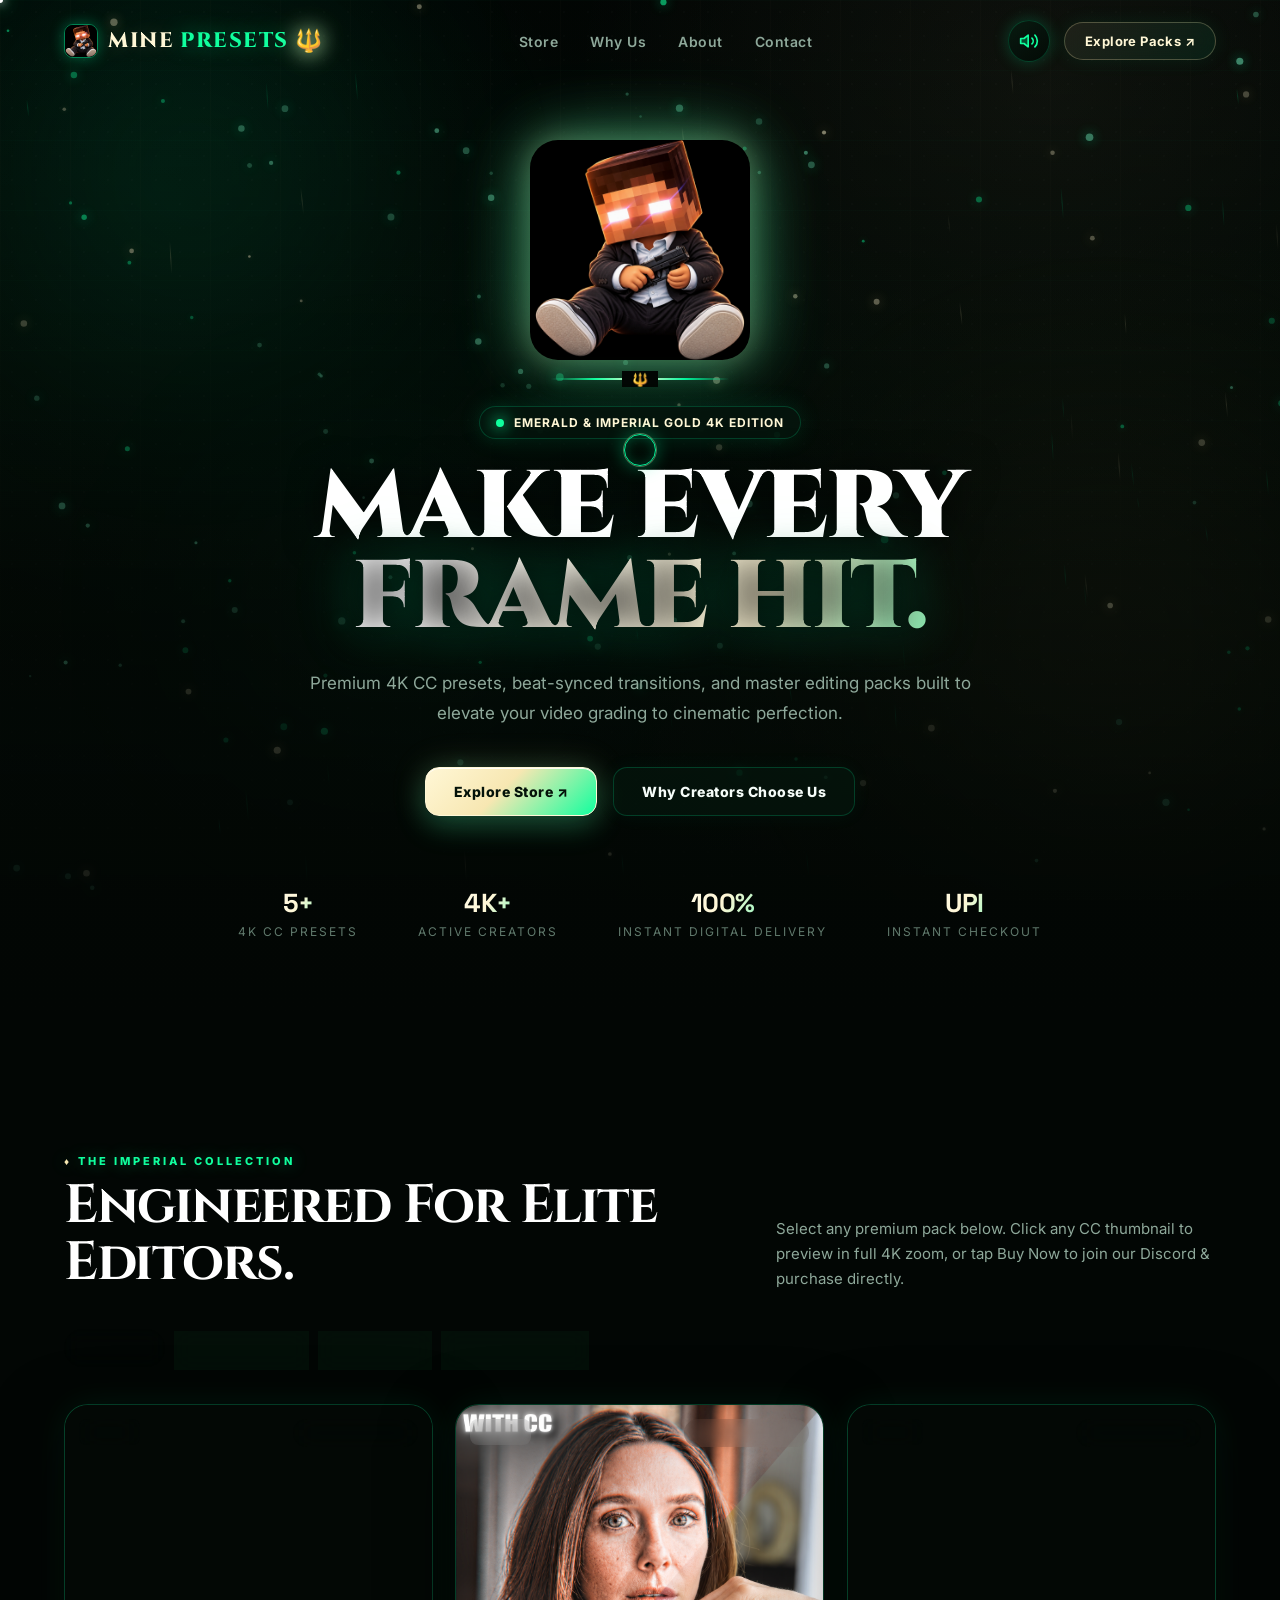
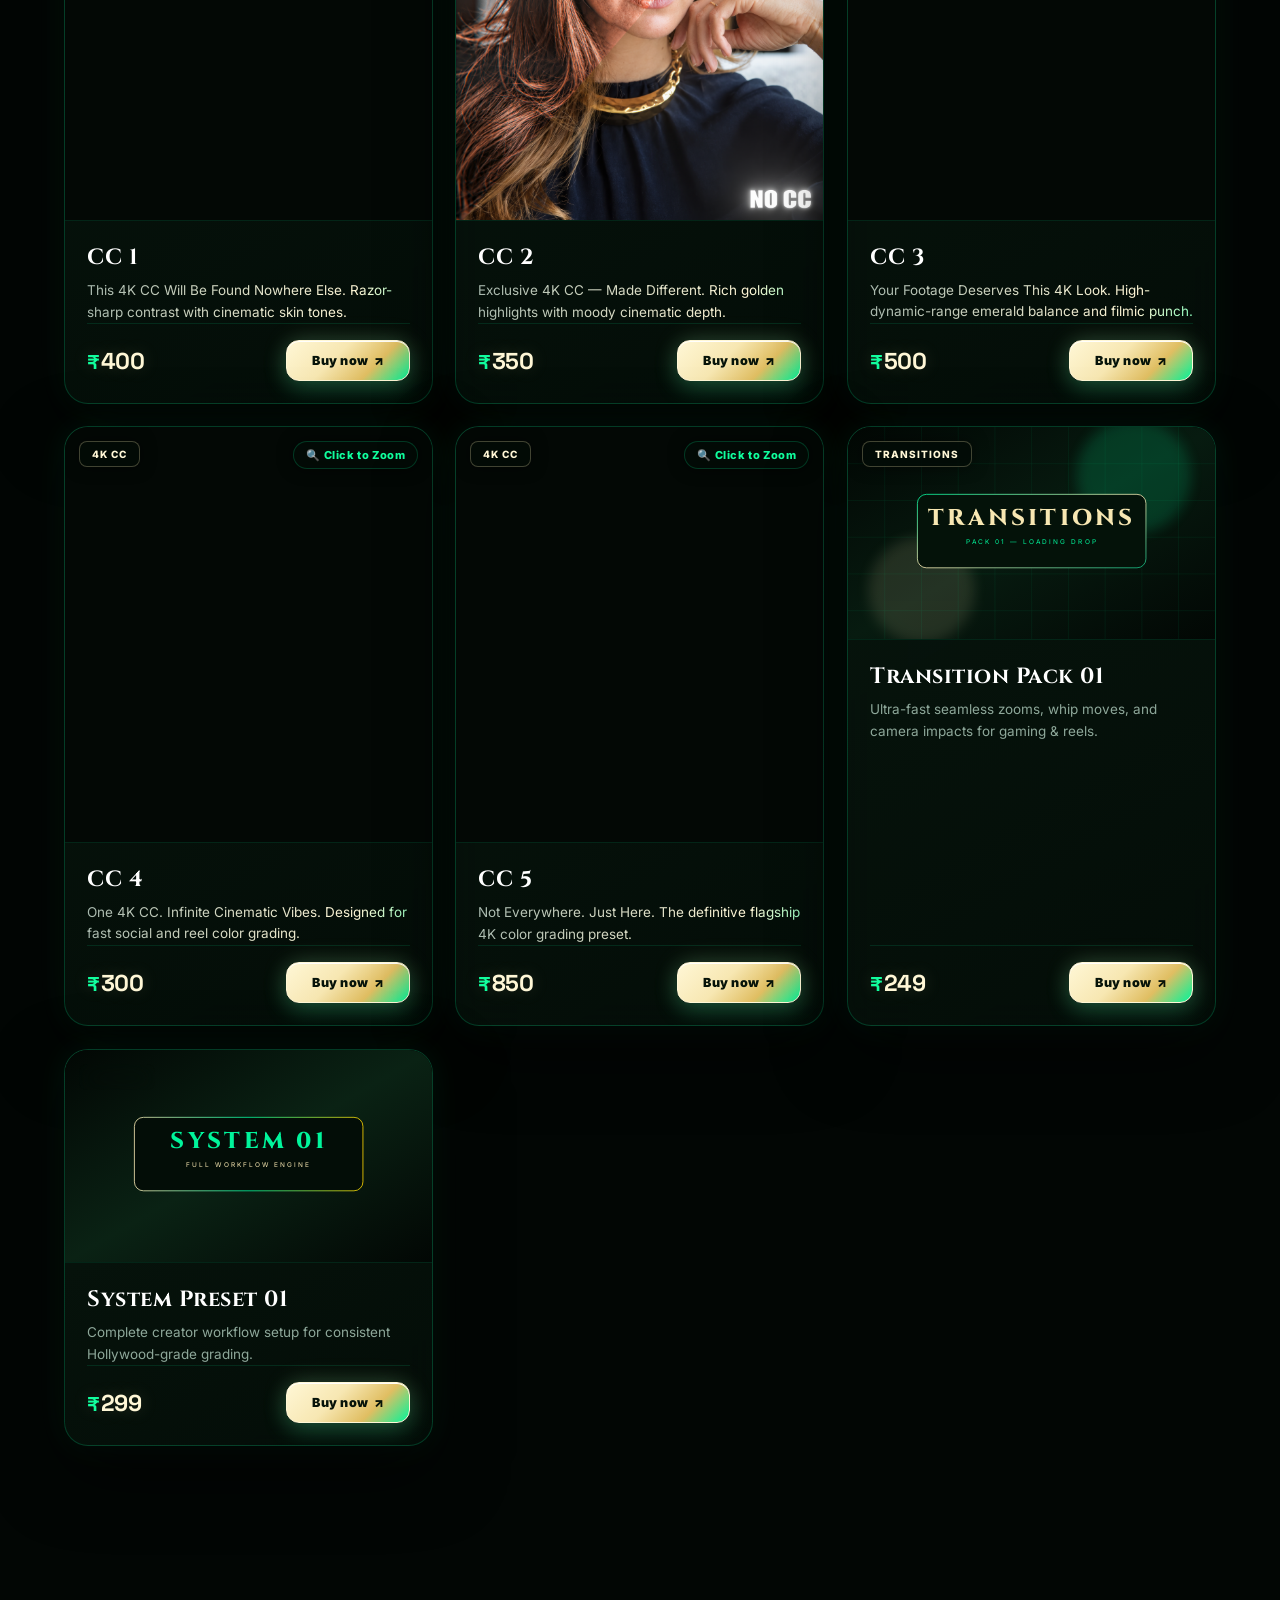
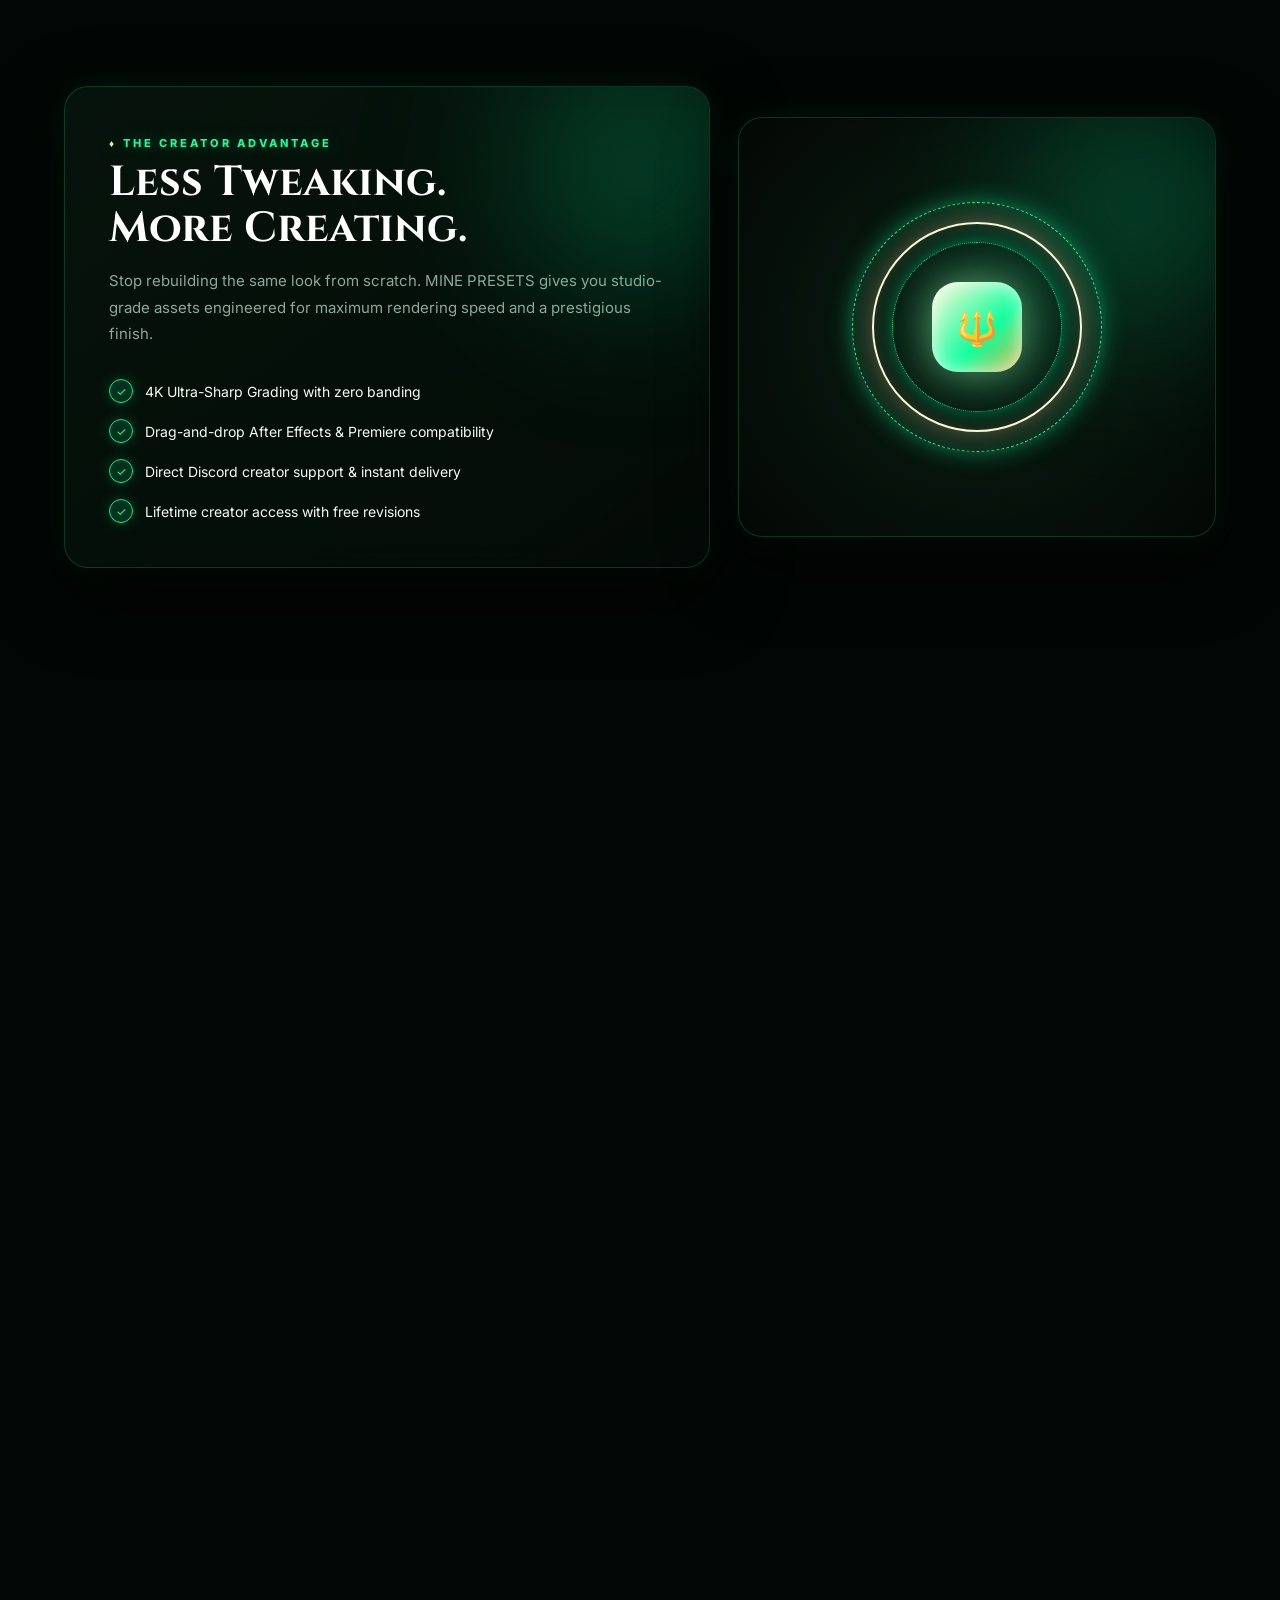
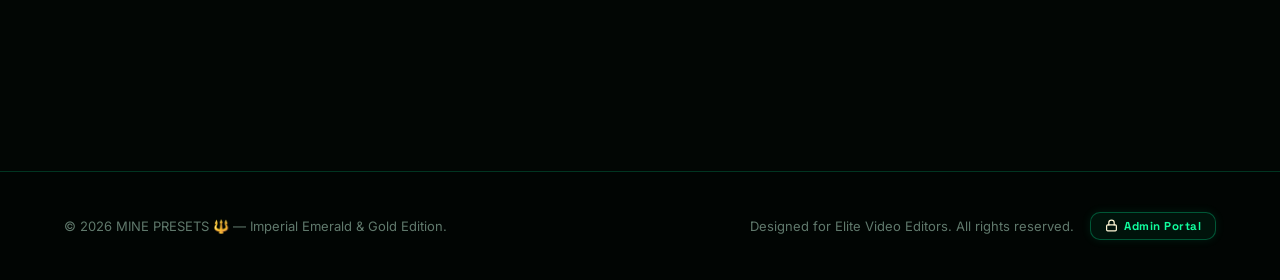
==== index.html @ de09bef0 "Update website" ====
<!DOCTYPE html>
<html lang="en">
<head>
<meta charset="UTF-8">
<meta name="viewport" content="width=device-width, initial-scale=1.0">
<title>MINE PRESETS 🔱 — Imperial Emerald & Gold 4K Editing Store</title>
<meta name="description" content="Ultra-premium 4K CC presets, transitions, and cinematic editing packs by MINE PRESETS. Emerald & Gold edition.">
<link rel="icon" type="image/x-icon" href="images/favicon.ico">
<link rel="icon" type="image/png" sizes="32x32" href="images/favicon-face-32x32.png">
<link rel="icon" type="image/png" sizes="16x16" href="images/favicon-face-16x16.png">
<link rel="apple-touch-icon" sizes="180x180" href="images/apple-touch-icon.png">
<link rel="preconnect" href="https://fonts.googleapis.com">
<link rel="preconnect" href="https://fonts.gstatic.com" crossorigin>
<link href="https://fonts.googleapis.com/css2?family=Cinzel:wght@500;600;700;800;900&family=Inter:wght@300;400;500;600;700;800&family=Space+Grotesk:wght@500;600;700&family=Outfit:wght@400;600;700;800&display=swap" rel="stylesheet">
<link rel="stylesheet" href="style.css">
<script src="https://cdnjs.cloudflare.com/ajax/libs/qrious/4.0.2/qrious.min.js"></script>
</head>
<body>

<div class="progress" id="progress"></div>

<!-- Ambient background canvas for ultra-smooth Green Snow & Rain physics -->
<canvas id="weatherCanvas" aria-hidden="true"></canvas>

<!-- Atmospheric Aurora Orbs -->
<div class="aurora-orb aurora-orb-1"></div>
<div class="aurora-orb aurora-orb-2"></div>
<div class="aurora-orb aurora-orb-3"></div>

<!-- Dual-element Emerald & Gold Magnetic Cursor -->
<div class="cursor-dot" id="cursorDot"></div>
<div class="cursor-ring" id="cursorRing"></div>

<!-- Navigation Header -->
<nav class="nav" id="nav">
  <div class="nav-inner">
    <a class="logo" href="#home" aria-label="MINE PRESETS Homepage">
      <img class="logo-icon-img" src="images/website-icon.png" alt="MINE PRESETS Icon" width="34" height="34">
      MINE<span>PRESETS</span> <span class="logo-trident">🔱</span>
    </a>
    <div class="links">
      <a href="#store">Store</a>
      <a href="#why">Why Us</a>
      <a href="#about">About</a>
      <a href="#contact">Contact</a>
    </div>
    <div class="nav-actions">
      <button class="sound-toggle" id="soundToggle" title="Toggle audio effects" aria-label="Toggle Audio">
        <span class="sound-icon-container">
          <svg class="sound-svg sound-svg-active" viewBox="0 0 24 24" fill="none" stroke="currentColor" stroke-width="2" stroke-linecap="round" stroke-linejoin="round">
            <polygon points="11 5 6 9 2 9 2 15 6 15 11 19 11 5" fill="rgba(0, 245, 155, 0.25)"></polygon>
            <path class="sound-wave wave-inner" d="M15.54 8.46a5 5 0 0 1 0 7.07"></path>
            <path class="sound-wave wave-outer" d="M19.07 4.93a10 10 0 0 1 0 14.14"></path>
          </svg>
          <svg class="sound-svg sound-svg-muted" viewBox="0 0 24 24" fill="none" stroke="currentColor" stroke-width="2" stroke-linecap="round" stroke-linejoin="round">
            <polygon points="11 5 6 9 2 9 2 15 6 15 11 19 11 5"></polygon>
            <line x1="22" y1="9" x2="16" y2="15"></line>
            <line x1="16" y1="9" x2="22" y2="15"></line>
          </svg>
        </span>
      </button>
      <a class="nav-cta" href="#store">Explore Packs ↗</a>
      <button class="menu" id="menu" aria-label="Toggle Navigation Menu">☰</button>
    </div>
  </div>
</nav>

<!-- Hero Section -->
<header class="hero" id="home">
  <video class="hero-video" autoplay loop muted playsinline>
    <source src="cc_preset_1.mp4" type="video/mp4">
  </video>
  <div class="grid-bg"></div>
  <div class="hero-content">
    <img class="hero-brand" src="images/website-icon.png" alt="MINE PRESETS Mascot" width="220" height="220" onerror="this.onerror=null; this.src='images/mine_brand_logo.png';">
    <div class="lux-divider"></div>
    <div class="badge"><span class="dot"></span> Emerald & Imperial Gold 4K Edition</div>
    <h1>MAKE EVERY<br><span class="gradient">FRAME HIT.</span></h1>
    <p>Premium 4K CC presets, beat-synced transitions, and master editing packs built to elevate your video grading to cinematic perfection.</p>
    <div class="actions">
      <a class="btn btn-primary" href="#store">Explore Store ↗</a>
      <a class="btn btn-ghost" href="#why">Why Creators Choose Us</a>
    </div>
    <div class="stats">
      <div><b>5+</b>4K CC Presets</div>
      <div><b>4K+</b>Active Creators</div>
      <div><b>100%</b>Instant Digital Delivery</div>
      <div><b>UPI</b>Instant Checkout</div>
    </div>
  </div>
</header>

<main>
<!-- Store Section -->
<section class="section reveal" id="store">
  <div class="section-head">
    <div>
      <div class="eyebrow">The Imperial Collection</div>
      <h2>Engineered For Elite Editors.</h2>
    </div>
    <p>Select any premium pack below. Click any CC thumbnail to preview in full 4K zoom, or tap Buy Now to join our Discord &amp; purchase directly.</p>
  </div>
  
  <div class="filters">
    <button class="filter active" data-filter="all">All Packs</button>
    <button class="filter" data-filter="cc">4K CC Presets</button>
    <button class="filter" data-filter="transition">Transitions</button>
    <button class="filter" data-filter="system">Master Systems</button>
  </div>

  <div class="products">
    <!-- CC 1 -->
    <article class="card product cc-card" data-cat="cc" data-index="0">
      <div class="card-shine"></div>
      <div class="thumb cc-thumb">
        <span class="tag">4K CC</span>
        <span class="zoom-hint">🔍 Click to Zoom</span>
        <img src="images/Mine-cc1_.png" alt="CC 1 — 4K Cinematic Look" loading="lazy" decoding="async">
      </div>
      <div class="card-body">
        <h3>CC 1</h3>
        <p class="cc-cinematic">This 4K CC Will Be Found Nowhere Else. Razor-sharp contrast with cinematic skin tones.</p>
        <div class="price-row">
          <div class="price"><span class="price-symbol">₹</span>400</div>
          <a class="buy" href="https://discord.gg/aunjV6zMj" target="_blank" rel="noopener noreferrer" data-name="CC 1" data-price="400">Buy now <span class="buy-arrow">↗</span></a>
        </div>
      </div>
    </article>

    <!-- CC 2 -->
    <article class="card product cc-card" data-cat="cc" data-index="1">
      <div class="card-shine"></div>
      <div class="thumb cc-thumb">
        <span class="tag">4K CC</span>
        <span class="zoom-hint">🔍 Click to Zoom</span>
        <img src="images/Mine-cc2_.png" alt="CC 2 — Exclusive Grading" loading="lazy" decoding="async">
      </div>
      <div class="card-body">
        <h3>CC 2</h3>
        <p class="cc-cinematic">Exclusive 4K CC — Made Different. Rich golden highlights with moody cinematic depth.</p>
        <div class="price-row">
          <div class="price"><span class="price-symbol">₹</span>350</div>
          <a class="buy" href="https://discord.gg/aunjV6zMj" target="_blank" rel="noopener noreferrer" data-name="CC 2" data-price="350">Buy now <span class="buy-arrow">↗</span></a>
        </div>
      </div>
    </article>

    <!-- CC 3 -->
    <article class="card product cc-card" data-cat="cc" data-index="2">
      <div class="card-shine"></div>
      <div class="thumb cc-thumb">
        <span class="tag">4K CC</span>
        <span class="zoom-hint">🔍 Click to Zoom</span>
        <img src="images/Mine-cc3_.png" alt="CC 3 — Master 4K Look" loading="lazy" decoding="async">
      </div>
      <div class="card-body">
        <h3>CC 3</h3>
        <p class="cc-cinematic">Your Footage Deserves This 4K Look. High-dynamic-range emerald balance and filmic punch.</p>
        <div class="price-row">
          <div class="price"><span class="price-symbol">₹</span>500</div>
          <a class="buy" href="https://discord.gg/aunjV6zMj" target="_blank" rel="noopener noreferrer" data-name="CC 3" data-price="500">Buy now <span class="buy-arrow">↗</span></a>
        </div>
      </div>
    </article>

    <!-- CC 4 -->
    <article class="card product cc-card" data-cat="cc" data-index="3">
      <div class="card-shine"></div>
      <div class="thumb cc-thumb">
        <span class="tag">4K CC</span>
        <span class="zoom-hint">🔍 Click to Zoom</span>
        <img src="images/Mine-cc4_.png" alt="CC 4 — Infinite Vibes" loading="lazy" decoding="async">
      </div>
      <div class="card-body">
        <h3>CC 4</h3>
        <p class="cc-cinematic">One 4K CC. Infinite Cinematic Vibes. Designed for fast social and reel color grading.</p>
        <div class="price-row">
          <div class="price"><span class="price-symbol">₹</span>300</div>
          <a class="buy" href="https://discord.gg/aunjV6zMj" target="_blank" rel="noopener noreferrer" data-name="CC 4" data-price="300">Buy now <span class="buy-arrow">↗</span></a>
        </div>
      </div>
    </article>

    <!-- CC 5 -->
    <article class="card product cc-card" data-cat="cc" data-index="4">
      <div class="card-shine"></div>
      <div class="thumb cc-thumb">
        <span class="tag">4K CC</span>
        <span class="zoom-hint">🔍 Click to Zoom</span>
        <img src="images/Mine-cc5_.png" alt="CC 5 — Ultimate Masterpiece" loading="lazy" decoding="async">
      </div>
      <div class="card-body">
        <h3>CC 5</h3>
        <p class="cc-cinematic">Not Everywhere. Just Here. The definitive flagship 4K color grading preset.</p>
        <div class="price-row">
          <div class="price"><span class="price-symbol">₹</span>850</div>
          <a class="buy" href="https://discord.gg/aunjV6zMj" target="_blank" rel="noopener noreferrer" data-name="CC 5" data-price="850">Buy now <span class="buy-arrow">↗</span></a>
        </div>
      </div>
    </article>

    <!-- Upcoming Transition Pack 01 -->
    <article class="card product" data-cat="transition">
      <div class="card-shine"></div>
      <div class="thumb">
        <svg class="upcoming-art" viewBox="0 0 900 520" xmlns="http://www.w3.org/2000/svg" role="img" aria-label="Upcoming transition system">
          <defs>
            <linearGradient id="bgG1" x1="0" y1="0" x2="1" y2="1">
              <stop offset="0" stop-color="#020704"/>
              <stop offset="0.5" stop-color="#071b10"/>
              <stop offset="1" stop-color="#020704"/>
            </linearGradient>
            <linearGradient id="emeraldGold" x1="0" y1="0" x2="1" y2="1">
              <stop offset="0%" stop-color="#00f59b"/>
              <stop offset="50%" stop-color="#f7e7b2"/>
              <stop offset="100%" stop-color="#10b981"/>
            </linearGradient>
            <filter id="glowG1"><feGaussianBlur stdDeviation="15"/></filter>
          </defs>
          <rect width="900" height="520" fill="url(#bgG1)"/>
          <circle cx="700" cy="120" r="140" fill="#00f59b" opacity="0.16" filter="url(#glowG1)"/>
          <circle cx="180" cy="400" r="130" fill="#f7e7b2" opacity="0.12" filter="url(#glowG1)"/>
          <g opacity="0.15" stroke="#00f59b">
            <path d="M0 90H900M0 180H900M0 270H900M0 360H900M0 450H900"/>
            <path d="M90 0V520M180 0V520M270 0V520M360 0V520M450 0V520M540 0V520M630 0V520M720 0V520M810 0V520"/>
          </g>
          <g transform="translate(450 255)">
            <rect x="-280" y="-90" width="560" height="180" rx="22" fill="#041209" stroke="url(#emeraldGold)" stroke-width="2"/>
            <text x="0" y="-14" text-anchor="middle" fill="#f7e7b2" font-family="Cinzel, serif" font-size="56" font-weight="800" letter-spacing="8">TRANSITIONS</text>
            <text x="0" y="32" text-anchor="middle" fill="#00f59b" font-family="Inter, sans-serif" font-size="16" letter-spacing="5">PACK 01 — LOADING DROP</text>
            <line x1="-140" y1="56" x2="140" y2="56" stroke="url(#emeraldGold)" stroke-width="2"/>
          </g>
        </svg>
        <span class="tag">Transitions</span>
      </div>
      <div class="card-body">
        <h3>Transition Pack 01</h3>
        <p>Ultra-fast seamless zooms, whip moves, and camera impacts for gaming & reels.</p>
        <div class="price-row">
          <div class="price"><span class="price-symbol">₹</span>249</div>
          <a class="buy" href="https://discord.gg/aunjV6zMj" target="_blank" rel="noopener noreferrer" data-name="Transition Pack 01" data-price="249">Buy now <span class="buy-arrow">↗</span></a>
        </div>
      </div>
    </article>

    <!-- Upcoming System Preset 01 -->
    <article class="card product" data-cat="system">
      <div class="card-shine"></div>
      <div class="thumb">
        <svg class="upcoming-art" viewBox="0 0 900 520" xmlns="http://www.w3.org/2000/svg" role="img" aria-label="Upcoming system preset">
          <defs>
            <linearGradient id="bgS1" x1="0" y1="0" x2="1" y2="1">
              <stop offset="0" stop-color="#020704"/>
              <stop offset="0.5" stop-color="#0a2214"/>
              <stop offset="1" stop-color="#020704"/>
            </linearGradient>
            <linearGradient id="goldGreen" x1="0" y1="0" x2="1" y2="0">
              <stop offset="0%" stop-color="#f7e7b2"/>
              <stop offset="50%" stop-color="#00f59b"/>
              <stop offset="100%" stop-color="#ffd700"/>
            </linearGradient>
          </defs>
          <rect width="900" height="520" fill="url(#bgS1)"/>
          <g transform="translate(450 255)">
            <rect x="-280" y="-90" width="560" height="180" rx="22" fill="#030d07" stroke="url(#goldGreen)" stroke-width="2"/>
            <text x="0" y="-14" text-anchor="middle" fill="#00f59b" font-family="Cinzel, serif" font-size="56" font-weight="800" letter-spacing="8">SYSTEM 01</text>
            <text x="0" y="32" text-anchor="middle" fill="#f7e7b2" font-family="Inter, sans-serif" font-size="16" letter-spacing="5">FULL WORKFLOW ENGINE</text>
            <line x1="-140" y1="56" x2="140" y2="56" stroke="url(#goldGreen)" stroke-width="2"/>
          </g>
        </svg>
        <span class="tag">System</span>
      </div>
      <div class="card-body">
        <h3>System Preset 01</h3>
        <p>Complete creator workflow setup for consistent Hollywood-grade grading.</p>
        <div class="price-row">
          <div class="price"><span class="price-symbol">₹</span>299</div>
          <a class="buy" href="https://discord.gg/aunjV6zMj" target="_blank" rel="noopener noreferrer" data-name="System Preset 01" data-price="299">Buy now <span class="buy-arrow">↗</span></a>
        </div>
      </div>
    </article>
  </div>
</section>

<!-- Why Us Section with 3D Gyroscope Motion Graphic -->
<section class="section reveal" id="why">
  <div class="feature">
    <div class="feature-box">
      <div class="eyebrow">The Creator Advantage</div>
      <h3>Less Tweaking.<br>More Creating.</h3>
      <p>Stop rebuilding the same look from scratch. MINE PRESETS gives you studio-grade assets engineered for maximum rendering speed and a prestigious finish.</p>
      <div class="checks">
        <div class="check"><span class="check-icon">✓</span> 4K Ultra-Sharp Grading with zero banding</div>
        <div class="check"><span class="check-icon">✓</span> Drag-and-drop After Effects & Premiere compatibility</div>
        <div class="check"><span class="check-icon">✓</span> Direct Discord creator support & instant delivery</div>
        <div class="check"><span class="check-icon">✓</span> Lifetime creator access with free revisions</div>
      </div>
    </div>
    
    <div class="feature-box preview">
      <div class="gyro-container">
        <div class="gyro-ring gyro-ring-1"></div>
        <div class="gyro-ring gyro-ring-2"></div>
        <div class="gyro-ring gyro-ring-3"></div>
        <div class="gyro-core">🔱</div>
      </div>
    </div>
  </div>
</section>

<!-- About Section -->
<section class="section reveal" id="about">
  <div class="section-head">
    <div>
      <div class="eyebrow">About MINE PRESETS</div>
      <h2>Crafted With An Editor Mindset.</h2>
    </div>
    <p>MINE PRESETS was founded by video creators who demand excellence. Every color grade curve, transition curve, and light leak is handcrafted for maximum visual impact on modern screens.</p>
  </div>
</section>

<!-- Contact & Socials -->
<section class="section reveal" id="contact">
  <div class="feature-box">
    <div class="eyebrow">Direct Contact & Community</div>
    <h3>Need Help Or Custom Presets?</h3>
    <p>Reach out directly for bundle inquiries, creator sponsorships, or instant editing support.</p>
    <p style="margin-top:14px; font-weight:700;">Official Support: <a href="mailto:minegta611@gmail.com" style="color:var(--emerald-neon); text-decoration:underline;">minegta611@gmail.com</a></p>
    
    <div class="socials-grid">
      <!-- Instagram -->
      <a class="social-btn social-instagram" href="https://www.instagram.com/minegta_?stkn=MTVidTk5bm9mb25pbg==" target="_blank" rel="noopener noreferrer" aria-label="Official Instagram">
        <div class="social-icon-wrapper">
          <img class="social-brand-img" src="images/icon-instagram.png" alt="Instagram Logo" width="32" height="32" loading="lazy">
        </div>
        <div class="social-info">
          <span class="social-name">Instagram</span>
          <span class="social-tag">@minegta_</span>
        </div>
        <span class="social-arrow">↗</span>
      </a>

      <!-- YouTube -->
      <a class="social-btn social-youtube" href="https://www.youtube.com/@MINEGTA_OFFICIAL_1" target="_blank" rel="noopener noreferrer" aria-label="Official YouTube Channel">
        <div class="social-icon-wrapper">
          <img class="social-brand-img" src="images/icon-youtube.png" alt="YouTube Logo" width="32" height="32" loading="lazy">
        </div>
        <div class="social-info">
          <span class="social-name">YouTube</span>
          <span class="social-tag">@MINEGTA_OFFICIAL_1</span>
        </div>
        <span class="social-arrow">↗</span>
      </a>

      <!-- Discord -->
      <a class="social-btn social-discord" href="https://discord.gg/aunjV6zMj" target="_blank" rel="noopener noreferrer" aria-label="Official Discord Community">
        <div class="social-icon-wrapper">
          <img class="social-brand-img" src="images/icon-discord.png" alt="Discord Logo" width="32" height="32" loading="lazy">
        </div>
        <div class="social-info">
          <span class="social-name">Discord Server</span>
          <span class="social-tag">VIP Community</span>
        </div>
        <span class="social-arrow">↗</span>
      </a>
    </div>
  </div>
</section>
</main>

<!-- Footer -->
<footer>
  <div class="footer-in">
    <span>© 2026 MINE PRESETS 🔱 — Imperial Emerald & Gold Edition.</span>
    <div class="footer-meta-wrap">
      <span>Designed for Elite Video Editors. All rights reserved.</span>
      <button class="btn-admin-portal-link" id="openAdminBtn" type="button" title="Owner Admin Portal (Shortcut: Ctrl + Shift + A)">
        <svg viewBox="0 0 24 24" width="13" height="13" fill="none" stroke="currentColor" stroke-width="2.2" stroke-linecap="round" stroke-linejoin="round">
          <rect x="3" y="11" width="18" height="11" rx="2" ry="2"></rect>
          <path d="M7 11V7a5 5 0 0 1 10 0v4"></path>
        </svg>
        <span>Admin Portal</span>
      </button>
    </div>
  </div>
</footer>

<!-- ==========================================================================
   ENHANCED CC ZOOM LIGHTBOX (NEXT / PREV / KEYBOARD / ZOOM)
   ========================================================================== -->
<div class="cc-lightbox" id="ccLightbox" aria-hidden="true" role="dialog" aria-label="CC Image Preview Lightbox">
  <div class="cc-lightbox-frame">
    <button class="cc-lightbox-close" id="ccLightboxClose" aria-label="Close Preview">×</button>
    <button class="cc-lightbox-nav prev" id="ccLightboxPrev" aria-label="Previous Preview">‹</button>
    <button class="cc-lightbox-nav next" id="ccLightboxNext" aria-label="Next Preview">›</button>
    
    <img id="ccLightboxImage" src="" alt="4K CC Preview">
    <div class="cc-lightbox-label" id="ccLightboxLabel">CC 1 OF 5 — CLICK TO ZOOM — ESC TO CLOSE</div>
  </div>
</div>

<!-- ==========================================================================
   LUXURY UPI CHECKOUT MODAL
   ========================================================================== */ -->
<div class="modal" id="modal" role="dialog" aria-modal="true" aria-label="Secure UPI Checkout">
  <div class="modal-box">
    <button class="modal-close" id="close" aria-label="Close Checkout Modal">×</button>
    <div class="eyebrow">Verified UPI Gateway</div>
    <h3>Complete Your Order</h3>
    <p class="modal-sub">Scan the QR code with GPay, PhonePe, Paytm, or BHIM.</p>
    
    <div class="product-name" id="productName">Product Name — ₹0</div>
    
    <div class="qr-wrap">
      <div class="qr-luxury-frame">
        <span class="qr-corner tl"></span>
        <span class="qr-corner tr"></span>
        <span class="qr-corner bl"></span>
        <span class="qr-corner br"></span>
        <canvas id="paymentQR" width="360" height="360" aria-label="Dynamic UPI QR Code"></canvas>
      </div>
    </div>
    
    <div class="upi-info">UPI ID: <b id="upiIdText">ankitgirirg@okicici</b></div>
    <button class="copy-btn" id="copyBtn">📋 Copy UPI ID</button>
    
    <div class="payment-total">Pay Exactly <span id="payAmount">₹0</span></div>
    
    <div class="modal-actions">
      <button class="btn-upi-app" id="upiPay">⚡ Open in UPI App</button>
      <button class="btn-paid" id="paidBtn">I Have Paid ✓</button>
    </div>
    
    <div id="downloadArea">
      <div style="color:var(--emerald-neon); font-weight:800; margin-bottom:8px;">✓ Payment Recorded — File Ready</div>
      <a id="downloadBtn" class="btn btn-primary" href="#" download style="padding:10px 20px; font-size:13px; display:inline-flex;">Download Preset Pack ↓</a>
    </div>
    
    <div class="note">After payment, take a screenshot of your payment confirmation. If you need any assistance, contact minegta611@gmail.com</div>
  </div>
</div>

<!-- ==========================================================================
   IMPERIAL ADMIN COMMAND CENTER (HIGH SECURITY & FULL SITE CONTROL)
   ========================================================================== -->
<div class="modal admin-modal" id="adminPortalModal" role="dialog" aria-modal="true" aria-label="Imperial Admin Portal">
  <div class="modal-box admin-box">
    <button class="modal-close" id="adminPortalClose" aria-label="Close Admin Portal">×</button>
    
    <!-- STATE 1: HIGH SECURITY LOGIN SCREEN -->
    <div class="admin-login-view" id="adminLoginView">
      <div class="admin-shield-icon">
        <svg viewBox="0 0 24 24" fill="none" stroke="currentColor" stroke-width="2" stroke-linecap="round" stroke-linejoin="round">
          <path d="M12 22s8-4 8-10V5l-8-3-8 3v7c0 6 8 10 8 10z" fill="rgba(0, 245, 155, 0.2)"></path>
          <path d="m9 12 2 2 4-4"></path>
        </svg>
      </div>
      <div class="eyebrow">Owner Security Gateway</div>
      <h3>Master Admin Portal</h3>
      <p class="modal-sub">Protected by SHA-256 cryptographic hashing &amp; automated rate-limit defense.</p>
      
      <form id="adminLoginForm" class="auth-form" onsubmit="return false;">
        <div class="auth-field">
          <label for="adminUserField">Master Admin ID</label>
          <div class="input-wrap">
            <span class="input-icon">
              <svg viewBox="0 0 24 24" fill="none" stroke="currentColor" stroke-width="2"><path d="M20 21v-2a4 4 0 0 0-4-4H8a4 4 0 0 0-4 4v2"></path><circle cx="12" cy="7" r="4"></circle></svg>
            </span>
            <input type="text" id="adminUserField" placeholder="Enter Admin ID" required autocomplete="username">
          </div>
        </div>
        
        <div class="auth-field">
          <label for="adminPassField">Security Key / Password</label>
          <div class="input-wrap">
            <span class="input-icon">
              <svg viewBox="0 0 24 24" fill="none" stroke="currentColor" stroke-width="2"><rect x="3" y="11" width="18" height="11" rx="2" ry="2"></rect><path d="M7 11V7a5 5 0 0 1 10 0v4"></path></svg>
            </span>
            <input type="password" id="adminPassField" placeholder="Enter Master Password" required autocomplete="current-password">
            <button type="button" class="pwd-toggle" id="toggleAdminPwd" aria-label="Toggle password visibility">
              <svg class="eye-svg eye-open" viewBox="0 0 24 24" fill="none" stroke="currentColor" stroke-width="2"><path d="M1 12s4-8 11-8 11 8 11 8-4 8-11 8-11-8z"></path><circle cx="12" cy="12" r="3"></circle></svg>
              <svg class="eye-svg eye-closed" viewBox="0 0 24 24" fill="none" stroke="currentColor" stroke-width="2" style="display:none;"><path d="M17.94 17.94A10.07 10.07 0 0 1 12 20c-7 0-11-8-11-8a18.45 18.45 0 0 1 5.06-5.94M9.9 4.24A9.12 9.12 0 0 1 12 4c7 0 11 8 11 8a18.5 18.5 0 0 1-2.16 3.19m-6.72-1.07a3 3 0 1 1-4.24-4.24"></path><line x1="1" y1="1" x2="23" y2="23"></line></svg>
            </button>
          </div>
        </div>
        
        <div class="auth-lock-msg" id="adminLockMsg"></div>
        <button type="submit" class="btn-auth-submit" id="adminLoginSubmit">Unlock Command Center ⚡</button>
      </form>
    </div>
    
    <!-- STATE 2: AUTHENTICATED COMMAND CENTER DASHBOARD -->
    <div class="admin-dashboard-view" id="adminDashboardView" style="display:none;">
      <!-- Dashboard Top Bar -->
      <div class="admin-dash-header">
        <div class="admin-brand-block">
          <div class="admin-badge-live"><span class="dot-pulse"></span> SYSTEM ONLINE</div>
          <h2>Imperial Command Center</h2>
          <span class="admin-subtext">Owner Control Panel — MINE PRESETS 🔱</span>
        </div>
        <div class="admin-top-actions">
          <div class="cloud-status-pill" id="adminCloudStatusPill" title="Cloud Database Sync Status">
            <span class="cloud-status-dot"></span>
            <span class="cloud-status-label" id="cloudStatusLabel">Local Mode</span>
          </div>
          <button class="btn-admin-action btn-logout" id="adminLogoutBtn" type="button">
            <svg viewBox="0 0 24 24" width="14" height="14" fill="none" stroke="currentColor" stroke-width="2"><path d="M9 21H5a2 2 0 0 1-2-2V5a2 2 0 0 1 2-2h4"></path><polyline points="16 17 21 12 16 7"></polyline><line x1="21" y1="12" x2="9" y2="12"></line></svg>
            <span>Lock &amp; Sign Out</span>
          </button>
        </div>
      </div>
      
      <!-- Nav Tabs -->
      <div class="admin-nav-tabs">
        <button class="admin-tab active" data-tab="analytics" type="button">
          <svg viewBox="0 0 24 24" width="15" height="15" fill="none" stroke="currentColor" stroke-width="2"><line x1="18" y1="20" x2="18" y2="10"></line><line x1="12" y1="20" x2="12" y2="4"></line><line x1="6" y1="20" x2="6" y2="14"></line></svg>
          Analytics &amp; Traffic
        </button>
        <button class="admin-tab" data-tab="catalog" type="button">
          <svg viewBox="0 0 24 24" width="15" height="15" fill="none" stroke="currentColor" stroke-width="2"><polygon points="12 2 2 7 12 12 22 7 12 2"></polygon><polyline points="2 17 12 22 22 17"></polyline><polyline points="2 12 12 17 22 12"></polyline></svg>
          CC Presets &amp; Catalog
        </button>
        <button class="admin-tab" data-tab="settings" type="button">
          <svg viewBox="0 0 24 24" width="15" height="15" fill="none" stroke="currentColor" stroke-width="2"><circle cx="12" cy="12" r="3"></circle><path d="M19.4 15a1.65 1.65 0 0 0 .33 1.82l.06.06a2 2 0 0 1 0 2.83 2 2 0 0 1-2.83 0l-.06-.06a1.65 1.65 0 0 0-1.82-.33 1.65 1.65 0 0 0-1 1.51V21a2 2 0 0 1-2 2 2 2 0 0 1-2-2v-.09A1.65 1.65 0 0 0 9 19.4a1.65 1.65 0 0 0-1.82.33l-.06.06a2 2 0 0 1-2.83 0 2 2 0 0 1 0-2.83l.06-.06a1.65 1.65 0 0 0 .33-1.82 1.65 1.65 0 0 0-1.51-1H3a2 2 0 0 1-2-2 2 2 0 0 1 2-2h.09A1.65 1.65 0 0 0 4.6 9a1.65 1.65 0 0 0-.33-1.82l-.06-.06a2 2 0 0 1 0-2.83 2 2 0 0 1 2.83 0l.06.06a1.65 1.65 0 0 0 1.82.33H9a1.65 1.65 0 0 0 1-1.51V3a2 2 0 0 1 2-2 2 2 0 0 1 2 2v.09a1.65 1.65 0 0 0 1 1.51 1.65 1.65 0 0 0 1.82-.33l.06-.06a2 2 0 0 1 2.83 0 2 2 0 0 1 0 2.83l-.06.06a1.65 1.65 0 0 0-.33 1.82V9a1.65 1.65 0 0 0 1.51 1H21a2 2 0 0 1 2 2 2 2 0 0 1-2 2h-.09a1.65 1.65 0 0 0-1.51 1z"></path></svg>
          Site &amp; Discord Links
        </button>
        <button class="admin-tab" data-tab="security" type="button">
          <svg viewBox="0 0 24 24" width="15" height="15" fill="none" stroke="currentColor" stroke-width="2"><path d="M12 22s8-4 8-10V5l-8-3-8 3v7c0 6 8 10 8 10z"></path></svg>
          Security &amp; Password
        </button>
        <button class="admin-tab" data-tab="cloud" type="button" id="adminCloudTabBtn">
          <svg viewBox="0 0 24 24" width="15" height="15" fill="none" stroke="currentColor" stroke-width="2"><path d="M18 10h-1.26A8 8 0 1 0 9 20h9a5 5 0 0 0 0-10z"></path></svg>
          ☁️ Cloud Live Sync
        </button>
      </div>

      <!-- TAB 1: ANALYTICS -->
      <div class="admin-tab-pane active" id="tabPane-analytics">
        <div class="admin-stats-grid">
          <div class="admin-stat-card">
            <div class="stat-card-top">
              <span class="stat-card-title">Total Website Visits</span>
              <span class="stat-card-badge neon">Page Views</span>
            </div>
            <div class="stat-card-val" id="statTotalViews">0</div>
            <div class="stat-card-sub" id="statTodayViews">+0 today</div>
          </div>
          <div class="admin-stat-card">
            <div class="stat-card-top">
              <span class="stat-card-title">Unique Creators</span>
              <span class="stat-card-badge gold">Audience</span>
            </div>
            <div class="stat-card-val" id="statUniqueVisitors">0</div>
            <div class="stat-card-sub">Individual Devices Tracked</div>
          </div>
          <div class="admin-stat-card">
            <div class="stat-card-top">
              <span class="stat-card-title">Discord Buy Clicks</span>
              <span class="stat-card-badge neon">Inquiries</span>
            </div>
            <div class="stat-card-val" id="statDiscordClicks">0</div>
            <div class="stat-card-sub">Direct purchase intent clicks</div>
          </div>
          <div class="admin-stat-card">
            <div class="stat-card-top">
              <span class="stat-card-title">4K Zoom Previews</span>
              <span class="stat-card-badge gold">Engagement</span>
            </div>
            <div class="stat-card-val" id="statLightboxViews">0</div>
            <div class="stat-card-sub">High-res lightbox zooms</div>
          </div>
        </div>

        <!-- 7-Day Visual Activity Chart -->
        <div class="admin-card-section">
          <div class="section-title-row">
            <h4>📈 Traffic &amp; Engagement Activity (7 Days)</h4>
            <span class="tag-status">Auto-logged</span>
          </div>
          <div class="admin-chart-container" id="adminChartContainer">
            <div class="chart-bars" id="adminChartBars">
              <!-- Rendered dynamically -->
            </div>
          </div>
        </div>

        <!-- Live Activity Log -->
        <div class="admin-card-section">
          <div class="section-title-row">
            <h4>⚡ Real-Time Visitor Activity Stream</h4>
            <button class="btn-sm-ghost" id="adminClearActivityBtn" type="button">Clear Log</button>
          </div>
          <div class="admin-activity-list" id="adminActivityList">
            <!-- Rendered dynamically -->
          </div>
        </div>
      </div>

      <!-- TAB 2: CC PRESETS & CATALOG (CRUD) -->
      <div class="admin-tab-pane" id="tabPane-catalog">
        <div class="catalog-top-bar">
          <div>
            <h4>Active Store Presets (<span id="adminCatalogCount">0</span>)</h4>
            <p class="admin-help-text">Add new 4K CC presets, adjust prices, edit descriptions, or delete packs in real-time.</p>
          </div>
          <div class="catalog-top-btns">
            <button class="btn-admin-cta" id="toggleAddPresetBtn" type="button">+ Upload New CC Preset</button>
            <button class="btn-sm-danger" id="resetCatalogBtn" type="button" title="Restore Default Presets">Reset Catalog</button>
          </div>
        </div>

        <!-- ADD NEW PRESET FORM DRAWER -->
        <div class="admin-add-form-wrap" id="adminAddFormWrap" style="display:none;">
          <div class="add-form-header">
            <h4>Upload &amp; Publish New CC Preset</h4>
            <button class="add-form-close" id="closeAddPresetBtn" type="button">×</button>
          </div>
          <form id="newPresetForm" class="admin-form-grid" onsubmit="return false;">
            <div class="form-col">
              <div class="auth-field">
                <label for="newPresetName">Preset Name / Title *</label>
                <input type="text" id="newPresetName" placeholder="e.g. CC 6 — Neon Cyber" required>
              </div>
              <div class="auth-row-2">
                <div class="auth-field">
                  <label for="newPresetPrice">Price (₹) *</label>
                  <input type="number" id="newPresetPrice" placeholder="e.g. 450" min="0" required>
                </div>
                <div class="auth-field">
                  <label for="newPresetCategory">Category *</label>
                  <select id="newPresetCategory">
                    <option value="cc">4K CC Preset</option>
                    <option value="transition">Transitions</option>
                    <option value="system">Master System</option>
                  </select>
                </div>
              </div>
              <div class="auth-field">
                <label for="newPresetTag">Tag Badge Text</label>
                <input type="text" id="newPresetTag" placeholder="e.g. 4K CC, VIP DROP, NEW">
              </div>
              <div class="auth-field">
                <label for="newPresetDesc">Cinematic Tagline / Description *</label>
                <textarea id="newPresetDesc" rows="3" placeholder="Describe the grading style, highlights, mood..." required></textarea>
              </div>
            </div>
            
            <div class="form-col">
              <div class="auth-field">
                <label>Preset Image / Thumbnail *</label>
                <div class="admin-upload-zone" id="adminUploadZone">
                  <input type="file" id="newPresetFile" accept="image/*" class="admin-file-input">
                  <div class="upload-zone-content">
                    <svg viewBox="0 0 24 24" width="30" height="30" fill="none" stroke="currentColor" stroke-width="1.8"><rect x="3" y="3" width="18" height="18" rx="2" ry="2"></rect><circle cx="8.5" cy="8.5" r="1.5"></circle><polyline points="21 15 16 10 5 21"></polyline></svg>
                    <span>Click or Drag Image File Here</span>
                    <span class="upload-sub">Supports PNG, JPG, WEBP (Auto-optimized to 4K)</span>
                  </div>
                </div>
                <div class="upload-compression-status" id="uploadCompressionStatus" style="display:none;"></div>
                <div class="or-divider"><span>OR ENTER LOCAL IMAGE PATH / URL</span></div>
                <input type="text" id="newPresetImgUrl" placeholder="e.g. images/Mine-cc1_.png">
              </div>

              <!-- Live Card Preview -->
              <div class="admin-preview-box">
                <div class="preview-label">Live Store Card Preview:</div>
                <div class="admin-mini-preview" id="adminCardPreview">
                  <div class="mini-thumb">
                    <img id="previewImg" src="images/Mine-cc1_.png" alt="Preview">
                    <span class="mini-tag" id="previewTag">4K CC</span>
                  </div>
                  <div class="mini-body">
                    <h5 id="previewTitle">Preset Title</h5>
                    <p id="previewDesc">Description will appear here...</p>
                    <div class="mini-price-row">
                      <span class="mini-price" id="previewPrice">₹400</span>
                      <span class="mini-buy-badge">Buy now ↗</span>
                    </div>
                  </div>
                </div>
              </div>
            </div>
            
            <div class="form-full-row">
              <button type="submit" class="btn-admin-cta full-w" id="publishPresetBtn">Publish Preset to Live Website 🚀</button>
            </div>
          </form>
        </div>

        <!-- Catalog List Table -->
        <div class="admin-catalog-list" id="adminCatalogList">
          <!-- Rendered dynamically -->
        </div>
      </div>

      <!-- TAB 3: SITE & DISCORD CONFIG -->
      <div class="admin-tab-pane" id="tabPane-settings">
        <div class="admin-card-section">
          <h4>🌐 Live Site Settings</h4>
          <p class="admin-help-text">Update links and contact information without touching any code.</p>
          
          <form id="adminSettingsForm" class="admin-settings-form" onsubmit="return false;">
            <div class="auth-field">
              <label for="settingDiscordUrl">Official Discord Invite URL</label>
              <div class="input-wrap">
                <input type="url" id="settingDiscordUrl" value="https://discord.gg/aunjV6zMj" required>
              </div>
              <span class="field-hint">All "Buy now" buttons immediately redirect to this invite link.</span>
            </div>

            <div class="auth-field">
              <label for="settingContactEmail">Contact / Delivery Email</label>
              <div class="input-wrap">
                <input type="email" id="settingContactEmail" value="minegta611@gmail.com" required>
              </div>
            </div>

            <div class="auth-field">
              <label for="settingHeroBadge">Hero Edition Badge Text</label>
              <div class="input-wrap">
                <input type="text" id="settingHeroBadge" value="Emerald &amp; Imperial Gold 4K Edition">
              </div>
            </div>

            <button type="submit" class="btn-admin-cta" id="saveSettingsBtn">Save Site Configuration ✓</button>
          </form>
        </div>
      </div>

      <!-- TAB 4: SECURITY & ACCESS -->
      <div class="admin-tab-pane" id="tabPane-security">
        <div class="admin-card-section">
          <h4>🛡️ Master Admin Credentials</h4>
          <p class="admin-help-text">Change your Admin ID or Master Password. Encrypted immediately with Web Crypto SHA-256.</p>
          
          <form id="adminSecurityForm" class="admin-security-form" onsubmit="return false;">
            <div class="auth-field">
              <label for="secNewUsername">Admin Username / ID</label>
              <input type="text" id="secNewUsername" required autocomplete="username">
            </div>

            <div class="auth-row-2">
              <div class="auth-field">
                <label for="secNewPassword">New Master Password</label>
                <input type="password" id="secNewPassword" placeholder="Minimum 8 characters" autocomplete="new-password">
              </div>
              <div class="auth-field">
                <label for="secConfirmPassword">Confirm New Password</label>
                <input type="password" id="secConfirmPassword" placeholder="Re-enter password" autocomplete="new-password">
              </div>
            </div>

            <button type="submit" class="btn-admin-cta" id="saveSecurityBtn">Update Admin Credentials 🔐</button>
          </form>
        </div>

        <div class="admin-card-section">
          <h4>🔒 Security Event Audit Log</h4>
          <div class="admin-audit-log" id="adminAuditLog">
            <!-- Rendered dynamically -->
          </div>
        </div>
      </div>

      <!-- TAB 5: CLOUD LIVE SYNC & DATABASE CONFIGURATION -->
      <div class="admin-tab-pane" id="tabPane-cloud">
        <div class="admin-card-section">
          <div class="section-title-row">
            <h4>☁️ Global Cloud Live Sync Engine</h4>
            <span class="tag-status neon" id="cloudLiveSyncBadge">Ready</span>
          </div>
          <p class="admin-help-text">
            Jab aap website publish karte hain, local browser data dusre devices/visitors ko nahi dikhta. 
            Apne naye presets aur uploaded photos ko <strong>duniya ke har visitor ko live dikhane ke liye</strong> apna free Firebase Realtime Database URL yahan connect karein.
          </p>

          <!-- Current Cloud Status Overview -->
          <div class="cloud-overview-card">
            <div class="cloud-overview-left">
              <div class="cloud-icon-circle" id="cloudIconCircle">
                <svg viewBox="0 0 24 24" width="28" height="28" fill="none" stroke="currentColor" stroke-width="2"><path d="M18 10h-1.26A8 8 0 1 0 9 20h9a5 5 0 0 0 0-10z"></path></svg>
              </div>
              <div>
                <h5 id="cloudConnStatusTitle">Cloud Sync: Local Mode Only</h5>
                <span class="cloud-conn-sub" id="cloudConnStatusSub">Presets are currently saved in this local browser only. Connect Cloud Database below so all visitors worldwide can see your uploads in real-time!</span>
              </div>
            </div>
            <div class="cloud-overview-stats">
              <div class="cloud-stat-mini">
                <span class="mini-lbl">Local Presets</span>
                <span class="mini-val" id="cloudStatLocalCount">0</span>
              </div>
              <div class="cloud-stat-mini">
                <span class="mini-lbl">Cloud Presets</span>
                <span class="mini-val" id="cloudStatRemoteCount">—</span>
              </div>
            </div>
          </div>

          <!-- Cloud Configuration Form -->
          <form id="adminCloudConfigForm" class="admin-cloud-form" onsubmit="return false;">
            <div class="auth-field">
              <label for="cloudDatabaseUrl">Firebase Realtime Database URL / Endpoint *</label>
              <div class="input-wrap">
                <input type="url" id="cloudDatabaseUrl" placeholder="https://your-project-default-rtdb.firebaseio.com" spellcheck="false">
              </div>
              <span class="field-hint">Paste your Firebase Realtime Database URL here (e.g. https://mine-presets-default-rtdb.firebaseio.com).</span>
            </div>

            <div class="cloud-action-btns">
              <button type="button" class="btn-admin-cta" id="btnSaveCloudConfig">
                ⚡ Connect &amp; Test Cloud Database
              </button>
              <button type="button" class="btn-admin-action" id="btnPushToCloud">
                🚀 Push All Local Presets to Cloud Now
              </button>
              <button type="button" class="btn-admin-action" id="btnPullFromCloud">
                📥 Pull Latest from Cloud
              </button>
            </div>
          </form>

          <!-- 4-Step Visual Setup Guide -->
          <div class="cloud-guide-box">
            <h5>📖 2-Minute Free Cloud Setup Guide (Step-by-Step):</h5>
            <ol class="cloud-guide-steps">
              <li>
                <strong>Step 1:</strong> Open <a href="https://console.firebase.google.com" target="_blank" rel="noopener noreferrer" style="color:var(--emerald-neon); text-decoration:underline;">Firebase Console (console.firebase.google.com)</a> with your Google account.
              </li>
              <li>
                <strong>Step 2:</strong> Click <strong>"Add project"</strong> &rarr; enter name <code>mine-presets</code> &rarr; click Continue &rarr; Create Project.
              </li>
              <li>
                <strong>Step 3:</strong> In the left sidebar, click <strong>Build &rarr; Realtime Database</strong> &rarr; click <strong>"Create Database"</strong>. Select any location &rarr; Choose <strong>"Start in test mode"</strong> (Rules: <code>".read": true, ".write": true</code>).
              </li>
              <li>
                <strong>Step 4:</strong> Copy your Database URL at the top (starts with <code>https://...firebaseio.com</code>) &rarr; paste it in the box above &rarr; click <strong>"Connect &amp; Test"</strong> &rarr; then click <strong>"Push All Local Presets to Cloud Now"</strong>!
              </li>
            </ol>
            <div class="guide-note">
              🎉 <strong>Congratulations!</strong> From that moment on, whenever you upload pictures, add presets, or update prices from this Admin Portal, they will instantly appear for <em>every single visitor worldwide</em> on their phone and PC in real-time!
            </div>
          </div>

          <!-- Offline Backup / Export Box -->
          <div class="cloud-backup-card">
            <div>
              <h5>💾 Offline Backup &amp; Static Export</h5>
              <p class="admin-help-text" style="margin-bottom:0;">Download all current presets as a JSON file or copy updated code for script.js.</p>
            </div>
            <div class="cloud-backup-actions">
              <button type="button" class="btn-sm-ghost" id="btnExportJson">📥 Download JSON Backup</button>
              <button type="button" class="btn-sm-ghost" id="btnCopyPresetCode">📋 Copy script.js Code</button>
            </div>
          </div>
        </div>
      </div>
    </div>
  </div>
</div>

<!-- Floating Toast Container -->
<div class="toast-container" id="toastContainer"></div>

<!-- ==========================================================================
   FIREBASE REALTIME CLOUD SYNCHRONIZATION ENGINE & JAVASCRIPT APP
   ========================================================================== -->
<script src="https://www.gstatic.com/firebasejs/9.23.0/firebase-app-compat.js"></script>
<script src="https://www.gstatic.com/firebasejs/9.23.0/firebase-database-compat.js"></script>
<script src="script.js"></script>
</body>
</html>
---- style.css ----
/* ==========================================================================
   MINE PRESETS — EMERALD & GOLD LUXURY DESIGN SYSTEM
   ========================================================================== */
:root {
  --bg-deep: #020604;
  --bg: #030805;
  --bg-surface: #061109;
  --panel: rgba(6, 18, 11, 0.72);
  --panel-card: rgba(8, 24, 15, 0.65);
  --panel-card-hover: rgba(12, 34, 21, 0.85);
  --panel-glass: rgba(6, 20, 12, 0.82);
  
  /* Emerald Neon & Mint Accents */
  --emerald: #00f59b;
  --emerald-neon: #10ff9e;
  --emerald-mint: #6ee7b7;
  --emerald-dark: #047857;
  --emerald-glow: rgba(0, 245, 155, 0.42);
  --emerald-glow-sm: rgba(0, 245, 155, 0.22);
  --emerald-glow-lg: rgba(0, 245, 155, 0.65);
  
  /* Imperial Champagne & Metallic Gold */
  --gold: #f7e7b2;
  --gold-bright: #fff7d6;
  --gold-deep: #d4af37;
  --gold-dark: #8b6b28;
  --gold-glow: rgba(247, 231, 178, 0.40);
  --gold-glow-sm: rgba(247, 231, 178, 0.18);
  --gold-glow-lg: rgba(247, 231, 178, 0.65);
  
  /* Text & Lines */
  --text: #f5fcf8;
  --text-muted: #8ea89a;
  --text-dim: #60796c;
  --line-emerald: rgba(0, 245, 155, 0.20);
  --line-gold: rgba(247, 231, 178, 0.26);
  --line-subtle: rgba(255, 255, 255, 0.08);
  
  --shadow-lux: 0 25px 70px rgba(0, 0, 0, 0.65), 0 0 35px rgba(0, 245, 155, 0.08);
  --shadow-card-hover: 0 30px 85px rgba(0, 0, 0, 0.75), 0 0 45px rgba(0, 245, 155, 0.22), 0 0 30px rgba(247, 231, 178, 0.15);
  --radius: 24px;
}

*, *::before, *::after {
  box-sizing: border-box;
  margin: 0;
  padding: 0;
}

html {
  scroll-behavior: smooth;
  color-scheme: dark;
}

body {
  font-family: 'Inter', -apple-system, BlinkMacSystemFont, sans-serif;
  background-color: var(--bg-deep);
  background-image: 
    radial-gradient(circle at 82% 10%, rgba(247, 231, 178, 0.08) 0%, transparent 36%),
    radial-gradient(circle at 12% 22%, rgba(0, 245, 155, 0.09) 0%, transparent 32%),
    radial-gradient(circle at 50% 60%, rgba(4, 120, 87, 0.07) 0%, transparent 45%),
    radial-gradient(circle at 88% 85%, rgba(212, 175, 55, 0.06) 0%, transparent 40%),
    linear-gradient(180deg, #020604 0%, #040d07 40%, #030805 100%);
  background-attachment: fixed;
  color: var(--text);
  overflow-x: hidden;
  position: relative;
  cursor: none;
}

body, button, a {
  cursor: none;
}

::selection {
  background: var(--emerald);
  color: #020b06;
}

/* Custom Scrollbar */
::-webkit-scrollbar {
  width: 8px;
}
::-webkit-scrollbar-track {
  background: #020604;
}
::-webkit-scrollbar-thumb {
  background: linear-gradient(180deg, var(--emerald), var(--gold-deep));
  border-radius: 999px;
  border: 1px solid rgba(0, 0, 0, 0.5);
}

/* Atmospheric Noise / Grid Overlay */
body::after {
  content: "";
  position: fixed;
  inset: 0;
  pointer-events: none;
  z-index: 2;
  opacity: 0.025;
  background-image: radial-gradient(#ffffff 1px, transparent 1px);
  background-size: 24px 24px;
}

a {
  text-decoration: none;
  color: inherit;
}
button {
  font: inherit;
  border: 0;
  background: none;
}

/* ==========================================================================
   INTERACTIVE CANVAS WEATHER SYSTEM (GREEN SNOW & GOLDEN RAIN)
   ========================================================================== */
#weatherCanvas {
  position: fixed;
  inset: 0;
  width: 100vw;
  height: 100vh;
  z-index: 1;
  pointer-events: none;
  opacity: 0.95;
}

/* Ambient glow spheres in background */
.aurora-orb {
  position: fixed;
  border-radius: 50%;
  filter: blur(80px);
  pointer-events: none;
  z-index: 0;
  animation: orbDrift 18s ease-in-out infinite alternate;
}
.aurora-orb-1 {
  width: min(550px, 60vw);
  height: min(550px, 60vw);
  background: radial-gradient(circle, rgba(0, 245, 155, 0.12), transparent 70%);
  top: -100px;
  left: -80px;
}
.aurora-orb-2 {
  width: min(650px, 70vw);
  height: min(650px, 70vw);
  background: radial-gradient(circle, rgba(247, 231, 178, 0.09), transparent 70%);
  top: 35vh;
  right: -150px;
  animation-duration: 22s;
  animation-delay: -5s;
}
.aurora-orb-3 {
  width: min(500px, 50vw);
  height: min(500px, 50vw);
  background: radial-gradient(circle, rgba(16, 255, 158, 0.08), transparent 70%);
  bottom: 5vh;
  left: 10vw;
  animation-duration: 26s;
}

@keyframes orbDrift {
  0% { transform: translate(0, 0) scale(0.95); }
  50% { transform: translate(45px, 30px) scale(1.08); }
  100% { transform: translate(-35px, 60px) scale(1); }
}

/* ==========================================================================
   CUSTOM DUAL-LAYER MAGNETIC CURSOR WITH PARTICLES
   ========================================================================== */
.cursor-dot, .cursor-ring {
  position: fixed;
  top: 0;
  left: 0;
  transform: translate(-50%, -50%);
  border-radius: 50%;
  pointer-events: none;
  z-index: 2147483647 !important;
  transition: opacity 0.3s ease;
}
.cursor-dot {
  width: 6px;
  height: 6px;
  background: #ffffff;
  box-shadow: 
    0 0 10px #ffffff,
    0 0 18px var(--emerald),
    0 0 30px var(--emerald-neon);
}
.cursor-ring {
  width: 32px;
  height: 32px;
  border: 1.5px solid var(--emerald);
  box-shadow: 
    0 0 18px var(--emerald-glow),
    inset 0 0 12px var(--emerald-glow-sm),
    0 0 0 1px rgba(247, 231, 178, 0.35);
  transition: width 0.25s cubic-bezier(0.2, 0.8, 0.2, 1),
              height 0.25s cubic-bezier(0.2, 0.8, 0.2, 1),
              border-color 0.25s,
              background 0.25s,
              box-shadow 0.25s,
              transform 0.1s linear;
}
.cursor-ring.hover {
  width: 54px;
  height: 54px;
  border-color: var(--gold-bright);
  background: rgba(0, 245, 155, 0.08);
  box-shadow: 
    0 0 30px var(--gold-glow),
    0 0 45px var(--emerald-glow),
    inset 0 0 20px rgba(0, 245, 155, 0.15);
}
.cursor-dot.hover {
  width: 9px;
  height: 9px;
  background: var(--gold-bright);
  box-shadow: 0 0 14px var(--gold), 0 0 28px var(--emerald);
}
.cursor-spark {
  position: fixed;
  pointer-events: none;
  z-index: 2147483646 !important;
  border-radius: 50%;
  transform: translate(-50%, -50%);
  animation: sparkFade 0.75s cubic-bezier(0.1, 0.9, 0.2, 1) forwards;
}
@keyframes sparkFade {
  0% { transform: translate(-50%, -50%) scale(1); opacity: 0.9; }
  100% { transform: translate(calc(-50% + var(--dx)), calc(-50% + var(--dy))) scale(0); opacity: 0; }
}
input, textarea {
  cursor: text !important;
}
@media (pointer: coarse) {
  body, button, a { cursor: auto !important; }
  .cursor-dot, .cursor-ring, .cursor-spark { display: none !important; }
}

/* ==========================================================================
   SCROLL PROGRESS & FLOATING HEADER
   ========================================================================== */
.progress {
  position: fixed;
  top: 0;
  left: 0;
  height: 3px;
  width: 0%;
  background: linear-gradient(90deg, var(--emerald-neon), var(--emerald), var(--gold-deep), var(--gold-bright));
  box-shadow: 0 0 16px var(--emerald-glow), 0 0 28px var(--gold-glow);
  z-index: 10001;
  transition: width 0.08s linear;
}

.nav {
  position: fixed;
  top: 0;
  left: 0;
  right: 0;
  z-index: 1000;
  padding: 20px 5%;
  transition: padding 0.35s ease, background 0.35s ease, border-color 0.35s ease, backdrop-filter 0.35s ease;
}
.nav.scrolled {
  padding: 13px 5%;
  background: rgba(3, 10, 6, 0.82);
  backdrop-filter: blur(20px);
  -webkit-backdrop-filter: blur(20px);
  border-bottom: 1px solid var(--line-emerald);
  box-shadow: 0 15px 40px rgba(0, 0, 0, 0.55), 0 0 25px rgba(0, 245, 155, 0.06);
}
.nav-inner {
  max-width: 1280px;
  margin: 0 auto;
  display: flex;
  align-items: center;
  justify-content: space-between;
  position: relative;
}
.logo {
  display: flex;
  align-items: center;
  gap: 6px;
  font-family: "Cinzel", "Space Grotesk", serif;
  font-weight: 800;
  font-size: 21px;
  letter-spacing: 1.5px;
  color: var(--gold-bright);
  text-shadow: 0 0 20px var(--gold-glow-sm);
  transition: transform 0.3s ease;
}
.logo-icon-img {
  width: 34px;
  height: 34px;
  border-radius: 9px;
  object-fit: cover;
  border: 1.5px solid rgba(0, 245, 155, 0.5);
  box-shadow: 0 0 14px rgba(0, 245, 155, 0.35);
  transition: transform 0.3s cubic-bezier(0.2, 0.8, 0.2, 1), box-shadow 0.3s ease, border-color 0.3s ease;
  margin-right: 4px;
  flex-shrink: 0;
}
.logo:hover {
  transform: scale(1.03);
}
.logo:hover .logo-icon-img {
  transform: scale(1.12) rotate(-4deg);
  border-color: var(--gold);
  box-shadow: 0 0 20px rgba(0, 245, 155, 0.7), 0 0 12px rgba(247, 231, 178, 0.5);
}
.logo span {
  color: var(--emerald-neon);
  text-shadow: 0 0 22px var(--emerald-glow);
}
.logo-trident {
  color: var(--gold-bright);
  font-size: 22px;
  filter: drop-shadow(0 0 10px var(--gold));
  display: inline-block;
  animation: tridentShine 4s ease-in-out infinite;
}
@keyframes tridentShine {
  0%, 100% { transform: translateY(0) rotate(0deg); filter: drop-shadow(0 0 8px var(--gold)); }
  50% { transform: translateY(-2px) rotate(2deg); filter: drop-shadow(0 0 16px var(--emerald)); }
}

.links {
  display: flex;
  align-items: center;
  gap: 32px;
  color: var(--text-muted);
  font-size: 14px;
  font-weight: 600;
  letter-spacing: 0.5px;
}
.links a {
  position: relative;
  padding: 6px 0;
  transition: color 0.25s ease;
}
.links a::after {
  content: "";
  position: absolute;
  left: 0;
  bottom: 0;
  width: 0;
  height: 2px;
  background: linear-gradient(90deg, var(--emerald), var(--gold));
  box-shadow: 0 0 12px var(--emerald);
  transition: width 0.28s ease;
  border-radius: 999px;
}
.links a:hover {
  color: #ffffff;
}
.links a:hover::after {
  width: 100%;
}

.nav-actions {
  display: flex;
  align-items: center;
  gap: 14px;
}

.sound-toggle {
  display: inline-flex;
  align-items: center;
  justify-content: center;
  width: 42px;
  height: 42px;
  border-radius: 50%;
  border: 1px solid var(--line-emerald);
  background: linear-gradient(145deg, rgba(8, 28, 17, 0.85), rgba(3, 10, 6, 0.95));
  color: var(--emerald-neon);
  cursor: pointer;
  position: relative;
  overflow: hidden;
  box-shadow: 0 0 16px var(--emerald-glow-sm);
  transition: all 0.3s cubic-bezier(0.16, 1, 0.3, 1);
}
.sound-toggle:hover {
  border-color: var(--gold-bright);
  color: var(--gold-bright);
  box-shadow: 0 0 26px var(--emerald-glow), 0 0 16px var(--gold-glow-sm);
  transform: scale(1.08);
}
.sound-icon-container {
  position: relative;
  width: 20px;
  height: 20px;
  display: grid;
  place-items: center;
}
.sound-svg {
  width: 100%;
  height: 100%;
  position: absolute;
  inset: 0;
  transition: all 0.3s cubic-bezier(0.16, 1, 0.3, 1);
}
.sound-toggle:not(.is-muted) .sound-svg-active {
  opacity: 1;
  transform: scale(1) rotate(0deg);
}
.sound-toggle:not(.is-muted) .sound-svg-muted {
  opacity: 0;
  transform: scale(0.6) rotate(15deg);
  pointer-events: none;
}
.sound-toggle.is-muted .sound-svg-active {
  opacity: 0;
  transform: scale(0.6) rotate(-15deg);
  pointer-events: none;
}
.sound-toggle.is-muted .sound-svg-muted {
  opacity: 1;
  transform: scale(1) rotate(0deg);
}
.sound-toggle.is-muted {
  border-color: var(--line-subtle);
  color: var(--text-dim);
  box-shadow: none;
}
.sound-wave.wave-inner {
  animation: wavePulse 1.8s ease-in-out infinite;
}
.sound-wave.wave-outer {
  animation: wavePulse 1.8s ease-in-out infinite 0.35s;
}
@keyframes wavePulse {
  0%, 100% { opacity: 0.35; stroke-width: 1.5; }
  50% { opacity: 1; stroke-width: 2.2; stroke: var(--gold-bright); }
}

.nav-cta {
  display: inline-flex;
  align-items: center;
  gap: 8px;
  padding: 10px 20px;
  border: 1px solid var(--line-gold);
  background: linear-gradient(135deg, rgba(247, 231, 178, 0.08), rgba(0, 245, 155, 0.08));
  border-radius: 999px;
  font-size: 13px;
  font-weight: 700;
  letter-spacing: 0.4px;
  color: var(--gold-bright);
  backdrop-filter: blur(10px);
  box-shadow: 0 0 20px rgba(0, 245, 155, 0.08);
  transition: all 0.3s ease;
}
.nav-cta:hover {
  border-color: var(--emerald);
  color: #ffffff;
  background: linear-gradient(135deg, rgba(0, 245, 155, 0.20), rgba(247, 231, 178, 0.16));
  box-shadow: 0 0 30px var(--emerald-glow), 0 0 20px var(--gold-glow-sm);
  transform: translateY(-2px);
}

.menu {
  display: none;
  background: none;
  border: 0;
  color: var(--text);
  font-size: 26px;
  cursor: pointer;
}

/* ==========================================================================
   HERO SECTION — EMERALD & GOLD CINEMATIC SHOWPIECE
   ========================================================================== */
.hero {
  min-height: 100vh;
  position: relative;
  display: flex;
  align-items: center;
  justify-content: center;
  padding: 140px 5% 90px;
  overflow: hidden;
  z-index: 10;
}
.hero-video {
  position: absolute;
  inset: 0;
  width: 100%;
  height: 100%;
  object-fit: cover;
  opacity: 0.18;
  filter: contrast(1.15) saturate(0.8) hue-rotate(35deg);
  z-index: 0;
  pointer-events: none;
}
.hero::after {
  content: "";
  position: absolute;
  inset: 0;
  background: linear-gradient(180deg, rgba(2, 6, 4, 0.3) 0%, rgba(3, 8, 5, 0.8) 75%, var(--bg-deep) 100%);
  z-index: 1;
  pointer-events: none;
}
.grid-bg {
  position: absolute;
  inset: 0;
  opacity: 0.14;
  background-image: 
    linear-gradient(rgba(0, 245, 155, 0.18) 1px, transparent 1px),
    linear-gradient(90deg, rgba(247, 231, 178, 0.14) 1px, transparent 1px);
  background-size: 70px 70px;
  mask-image: linear-gradient(to bottom, #000 20%, transparent 92%);
  -webkit-mask-image: linear-gradient(to bottom, #000 20%, transparent 92%);
  z-index: 1;
  pointer-events: none;
}

.hero-content {
  position: relative;
  z-index: 4;
  max-width: 1050px;
  margin: 0 auto;
  text-align: center;
}

.hero-brand {
  width: min(220px, 42vw);
  height: min(220px, 42vw);
  object-fit: contain;
  border-radius: 28px;
  margin: 0 auto 12px;
  filter: drop-shadow(0 0 35px var(--emerald-glow)) drop-shadow(0 0 15px var(--gold-glow));
  animation: heroBrandFloat 5.5s ease-in-out infinite;
  display: block;
}
@keyframes heroBrandFloat {
  0%, 100% { transform: translateY(0) rotate(-1deg) scale(1); }
  50% { transform: translateY(-10px) rotate(1.2deg) scale(1.02); }
}

.lux-divider {
  width: 180px;
  height: 2px;
  margin: 18px auto 26px;
  background: linear-gradient(90deg, transparent, var(--emerald-neon), var(--gold-bright), var(--emerald), transparent);
  box-shadow: 0 0 20px var(--emerald-glow);
  position: relative;
}
.lux-divider::before {
  content: "🔱";
  position: absolute;
  left: 50%;
  top: 50%;
  transform: translate(-50%, -50%);
  background: var(--bg-deep);
  padding: 0 10px;
  font-size: 13px;
  color: var(--gold-bright);
}

.badge {
  display: inline-flex;
  gap: 10px;
  align-items: center;
  padding: 8px 16px;
  border: 1px solid var(--line-emerald);
  background: rgba(6, 24, 15, 0.7);
  backdrop-filter: blur(14px);
  border-radius: 999px;
  color: var(--gold-bright);
  font-size: 12px;
  font-weight: 700;
  letter-spacing: 1px;
  text-transform: uppercase;
  margin-bottom: 24px;
  box-shadow: 0 0 25px rgba(0, 245, 155, 0.12);
  animation: fadeUp 0.8s ease both;
}
.dot {
  width: 8px;
  height: 8px;
  border-radius: 50%;
  background: var(--emerald-neon);
  box-shadow: 0 0 14px var(--emerald-neon), 0 0 26px var(--emerald);
  animation: dotPulse 2s ease-in-out infinite;
}
@keyframes dotPulse {
  0%, 100% { transform: scale(1); opacity: 1; }
  50% { transform: scale(1.35); opacity: 0.75; }
}

h1 {
  font-family: "Cinzel", "Space Grotesk", serif;
  font-size: clamp(48px, 7.5vw, 100px);
  line-height: 0.94;
  letter-spacing: -2px;
  margin-bottom: 26px;
  font-weight: 900;
  color: #ffffff;
  text-shadow: 0 0 35px rgba(0, 0, 0, 0.9);
  animation: fadeUp 0.8s 0.1s ease both;
}
.gradient {
  background: linear-gradient(110deg, #ffffff 5%, var(--gold-bright) 28%, var(--emerald-neon) 55%, var(--gold) 82%, #ffffff 100%);
  background-size: 260% 100%;
  -webkit-background-clip: text;
  background-clip: text;
  -webkit-text-fill-color: transparent;
  animation: gradientFlow 6s ease-in-out infinite;
  filter: drop-shadow(0 0 25px rgba(0, 245, 155, 0.28));
}
@keyframes gradientFlow {
  0%, 100% { background-position: 0% 50%; }
  50% { background-position: 100% 50%; }
}

.hero p {
  max-width: 680px;
  margin: 0 auto;
  color: var(--text-muted);
  font-size: 17px;
  line-height: 1.75;
  animation: fadeUp 0.8s 0.2s ease both;
}

.actions {
  display: flex;
  justify-content: center;
  align-items: center;
  gap: 16px;
  margin-top: 38px;
  animation: fadeUp 0.8s 0.3s ease both;
}
.btn {
  position: relative;
  overflow: hidden;
  padding: 15px 28px;
  border-radius: 14px;
  font-weight: 800;
  font-size: 14px;
  letter-spacing: 0.5px;
  cursor: pointer;
  transition: all 0.35s cubic-bezier(0.2, 0.8, 0.2, 1);
  display: inline-flex;
  align-items: center;
  gap: 8px;
}
.btn-primary {
  background: linear-gradient(135deg, var(--gold-bright) 0%, var(--gold) 45%, var(--emerald-neon) 100%);
  color: #041209;
  border: 1px solid var(--gold-bright);
  box-shadow: 
    0 10px 30px rgba(0, 245, 155, 0.22),
    0 0 35px var(--gold-glow-sm),
    inset 0 1px 0 rgba(255, 255, 255, 0.9);
}
.btn-primary::before {
  content: "";
  position: absolute;
  top: -50%;
  left: -80%;
  width: 50%;
  height: 200%;
  background: linear-gradient(90deg, transparent, rgba(255, 255, 255, 0.8), transparent);
  transform: rotate(25deg);
  animation: btnShine 4s ease-in-out infinite;
}
@keyframes btnShine {
  0%, 40% { left: -80%; opacity: 0; }
  50% { opacity: 1; }
  65%, 100% { left: 140%; opacity: 0; }
}
.btn-primary:hover {
  transform: translateY(-4px) scale(1.03);
  box-shadow: 
    0 18px 45px rgba(0, 245, 155, 0.35),
    0 0 50px var(--gold-glow),
    inset 0 1px 0 #ffffff;
}
.btn-ghost {
  background: rgba(6, 24, 15, 0.65);
  border: 1px solid var(--line-emerald);
  color: var(--text);
  backdrop-filter: blur(12px);
  box-shadow: 0 0 20px rgba(0, 245, 155, 0.05);
}
.btn-ghost:hover {
  background: rgba(0, 245, 155, 0.14);
  border-color: var(--emerald);
  color: #ffffff;
  transform: translateY(-4px);
  box-shadow: 0 0 30px var(--emerald-glow-sm);
}

.stats {
  display: flex;
  justify-content: center;
  gap: 60px;
  margin-top: 70px;
  color: var(--text-dim);
  font-size: 12px;
  text-transform: uppercase;
  letter-spacing: 2px;
  animation: fadeUp 0.8s 0.4s ease both;
}
.stats b {
  display: block;
  font-family: "Space Grotesk", sans-serif;
  color: #ffffff;
  font-size: 26px;
  letter-spacing: -0.5px;
  margin-bottom: 4px;
  background: linear-gradient(120deg, #ffffff, var(--gold-bright), var(--emerald));
  -webkit-background-clip: text;
  background-clip: text;
  -webkit-text-fill-color: transparent;
}

/* ==========================================================================
   STORE CATALOG & 3D INTERACTIVE CARDS
   ========================================================================== */
.section {
  max-width: 1280px;
  margin: 0 auto;
  padding: 120px 5%;
  position: relative;
  z-index: 10;
}
.section-head {
  display: flex;
  justify-content: space-between;
  align-items: flex-end;
  margin-bottom: 40px;
  gap: 24px;
}
.eyebrow {
  display: inline-flex;
  align-items: center;
  gap: 6px;
  color: var(--emerald-neon);
  font-size: 11px;
  text-transform: uppercase;
  letter-spacing: 3px;
  font-weight: 800;
  margin-bottom: 10px;
  text-shadow: 0 0 16px var(--emerald-glow);
}
.eyebrow::before {
  content: "♦";
  color: var(--gold);
  font-size: 10px;
}
h2 {
  font-family: "Cinzel", "Space Grotesk", serif;
  font-size: clamp(32px, 4.5vw, 54px);
  letter-spacing: -1.5px;
  color: #ffffff;
  line-height: 1.05;
}
.section-head p {
  color: var(--text-muted);
  max-width: 440px;
  font-size: 15px;
  line-height: 1.65;
}

.filters {
  display: flex;
  gap: 10px;
  flex-wrap: wrap;
  margin-bottom: 35px;
}
.filter {
  background: rgba(6, 20, 12, 0.65);
  color: var(--text-muted);
  border: 1px solid var(--line-emerald);
  border-radius: 999px;
  padding: 10px 18px;
  cursor: pointer;
  font-size: 13px;
  font-weight: 700;
  letter-spacing: 0.3px;
  transition: all 0.3s cubic-bezier(0.2, 0.8, 0.2, 1);
  backdrop-filter: blur(10px);
}
.filter.active, .filter:hover {
  color: #020a05;
  background: linear-gradient(135deg, var(--gold-bright), var(--emerald));
  border-color: var(--emerald);
  box-shadow: 0 0 25px var(--emerald-glow), 0 0 15px var(--gold-glow-sm);
  transform: translateY(-2px);
}

.products {
  display: grid;
  grid-template-columns: repeat(3, minmax(0, 1fr));
  gap: 22px;
  align-items: stretch;
}
@media(max-width: 1050px) {
  .products { grid-template-columns: repeat(2, minmax(0, 1fr)); }
}
@media(max-width: 640px) {
  .products { grid-template-columns: 1fr; }
}

/* 3D Interactive Card (Always Vertical 4K Showcase) */
.card {
  position: relative;
  background: linear-gradient(150deg, rgba(10, 28, 18, 0.72) 0%, rgba(4, 14, 9, 0.82) 100%);
  border: 1px solid var(--line-emerald);
  border-radius: var(--radius);
  overflow: hidden;
  transition: border-color 0.4s ease, box-shadow 0.4s ease, transform 0.2s cubic-bezier(0.2, 0.8, 0.2, 1);
  box-shadow: var(--shadow-lux);
  backdrop-filter: blur(16px);
  -webkit-backdrop-filter: blur(16px);
  transform-style: preserve-3d;
  will-change: transform;
  display: flex !important;
  flex-direction: column !important;
  height: 100%;
}
.card:hover {
  border-color: var(--emerald-neon);
  box-shadow: var(--shadow-card-hover);
}

/* Dynamic 3D specular shine */
.card-shine {
  position: absolute;
  inset: 0;
  pointer-events: none;
  border-radius: inherit;
  background: radial-gradient(circle at var(--mouse-x, 50%) var(--mouse-y, 50%), rgba(0, 245, 155, 0.16) 0%, rgba(247, 231, 178, 0.08) 25%, transparent 60%);
  opacity: 0;
  transition: opacity 0.35s ease;
  z-index: 5;
}
.card:hover .card-shine {
  opacity: 1;
}

.thumb {
  position: relative;
  width: 100%;
  display: block;
  flex-shrink: 0;
  overflow: hidden;
  background: #030805;
  border-bottom: 1px solid rgba(0, 245, 155, 0.12);
}
.thumb.cc-thumb {
  cursor: pointer;
}
.thumb img {
  display: block;
  width: 100%;
  height: auto;
  object-fit: cover;
  transition: transform 0.65s cubic-bezier(0.2, 0.8, 0.2, 1), filter 0.65s ease;
}
.upcoming-art {
  display: block;
  width: 100%;
  height: auto;
}
.card:hover .thumb img {
  transform: scale(1.04);
  filter: brightness(1.05) contrast(1.02);
}

/* CC Image Zoom Overlay Badge */
.zoom-hint {
  position: absolute;
  top: 14px;
  right: 14px;
  padding: 6px 12px;
  background: rgba(3, 12, 7, 0.78);
  backdrop-filter: blur(12px);
  border: 1px solid var(--line-emerald);
  border-radius: 999px;
  font-size: 11px;
  font-weight: 800;
  color: var(--emerald-neon);
  letter-spacing: 0.6px;
  display: inline-flex;
  align-items: center;
  gap: 5px;
  z-index: 4;
  pointer-events: none;
  box-shadow: 0 0 15px rgba(0, 0, 0, 0.6);
  transition: all 0.3s ease;
}
.card:hover .zoom-hint {
  background: rgba(0, 245, 155, 0.22);
  border-color: var(--emerald);
  color: #ffffff;
  box-shadow: 0 0 20px var(--emerald-glow);
}

.tag {
  position: absolute;
  top: 14px;
  left: 14px;
  padding: 6px 12px;
  border-radius: 8px;
  background: rgba(3, 12, 7, 0.82);
  backdrop-filter: blur(12px);
  border: 1px solid var(--line-gold);
  font-size: 10px;
  font-weight: 800;
  text-transform: uppercase;
  letter-spacing: 1px;
  color: var(--gold-bright);
  z-index: 4;
  box-shadow: 0 0 15px rgba(0, 0, 0, 0.5);
}

.card-body {
  padding: 22px;
  display: flex;
  flex-direction: column;
  flex: 1;
  position: relative;
  z-index: 3;
}
.card h3 {
  font-family: "Cinzel", "Space Grotesk", serif;
  font-size: 22px;
  margin-bottom: 8px;
  color: #ffffff;
  letter-spacing: 0.5px;
}
.card p {
  color: var(--text-muted);
  font-size: 13.5px;
  line-height: 1.6;
  min-height: 42px;
}

/* Animated cinematic CC copy */
.cc-cinematic {
  background: linear-gradient(105deg, #a7b8ad 0%, var(--gold-bright) 35%, var(--emerald-neon) 50%, #a7b8ad 65%, #ffffff 100%);
  background-size: 240% 100%;
  -webkit-background-clip: text;
  background-clip: text;
  -webkit-text-fill-color: transparent;
  animation: ccShimmer 5s ease-in-out infinite;
}
@keyframes ccShimmer {
  0%, 55% { background-position: 180% 50%; }
  75% { background-position: 0% 50%; }
  100% { background-position: -80% 50%; }
}

.price-row {
  display: flex;
  align-items: center;
  justify-content: space-between;
  margin-top: auto;
  padding-top: 16px;
  border-top: 1px solid rgba(0, 245, 155, 0.12);
}
.price {
  font-family: "Space Grotesk", sans-serif;
  font-size: 23px;
  font-weight: 900;
  letter-spacing: -0.5px;
  color: var(--gold-bright);
  text-shadow: 0 0 18px var(--gold-glow-sm);
}
.price-symbol {
  color: var(--emerald-neon);
  margin-right: 2px;
  font-size: 20px;
}

/* LUXURY BUY BUTTON */
.buy {
  position: relative;
  isolation: isolate;
  overflow: hidden;
  min-width: 124px;
  padding: 12px 20px;
  border-radius: 13px;
  border: 1px solid var(--gold-bright);
  background: linear-gradient(135deg, var(--gold-bright) 0%, var(--gold) 40%, #e0be62 70%, var(--emerald) 100%);
  color: #061309;
  font-size: 12.5px;
  font-weight: 900;
  letter-spacing: 0.5px;
  cursor: pointer;
  display: inline-flex;
  align-items: center;
  justify-content: center;
  text-decoration: none;
  box-shadow: 
    0 8px 24px rgba(0, 245, 155, 0.20),
    0 0 25px var(--gold-glow-sm),
    inset 0 1px 0 rgba(255, 255, 255, 0.95);
  transition: transform 0.28s cubic-bezier(0.2, 0.8, 0.2, 1), box-shadow 0.28s ease, border-color 0.28s ease;
}
.buy::before {
  content: "";
  position: absolute;
  z-index: -1;
  width: 45px;
  height: 200%;
  left: -80px;
  top: -50%;
  background: linear-gradient(90deg, transparent, rgba(255, 255, 255, 0.95), transparent);
  transform: rotate(22deg);
  animation: buyShine 3.6s ease-in-out infinite;
}
@keyframes buyShine {
  0%, 45% { left: -80px; opacity: 0; }
  55% { opacity: 1; }
  75%, 100% { left: 140%; opacity: 0; }
}
.buy:hover {
  transform: translateY(-3px) scale(1.045);
  border-color: #ffffff;
  box-shadow: 
    0 14px 38px rgba(0, 245, 155, 0.35),
    0 0 35px var(--gold-glow),
    inset 0 1px 0 #ffffff;
}
.buy:active {
  transform: translateY(0) scale(0.97);
}
.buy-arrow {
  display: inline-block;
  margin-left: 5px;
  transition: transform 0.28s ease;
}
.buy:hover .buy-arrow {
  transform: translate(3px, -2px);
}

/* ==========================================================================
   WHY US — 3D GYROSCOPE CORE & VALUE PROPOSITION
   ========================================================================== */
.feature {
  display: grid;
  grid-template-columns: 1.15fr 0.85fr;
  gap: 28px;
  align-items: center;
}
@media(max-width: 900px) {
  .feature { grid-template-columns: 1fr; }
}
.feature-box {
  min-height: 420px;
  border: 1px solid var(--line-emerald);
  border-radius: var(--radius);
  background: linear-gradient(145deg, rgba(8, 24, 15, 0.75), rgba(4, 12, 8, 0.85));
  padding: 44px;
  position: relative;
  overflow: hidden;
  box-shadow: var(--shadow-lux);
  backdrop-filter: blur(16px);
}
.feature-box::before {
  content: "";
  position: absolute;
  width: 320px;
  height: 320px;
  background: radial-gradient(circle, var(--emerald-glow), transparent 70%);
  filter: blur(80px);
  right: -90px;
  top: -80px;
  pointer-events: none;
}
.feature-box h3 {
  font-family: "Cinzel", "Space Grotesk", serif;
  font-size: clamp(28px, 3.8vw, 42px);
  line-height: 1.1;
  color: #ffffff;
  margin-bottom: 16px;
}
.feature-box p {
  color: var(--text-muted);
  line-height: 1.75;
  font-size: 15px;
}
.checks {
  margin-top: 32px;
  display: grid;
  gap: 16px;
}
.check {
  font-size: 14px;
  color: var(--text);
  display: flex;
  align-items: center;
  gap: 12px;
}
.check-icon {
  display: inline-flex;
  align-items: center;
  justify-content: center;
  width: 24px;
  height: 24px;
  border-radius: 50%;
  background: rgba(0, 245, 155, 0.15);
  border: 1px solid var(--emerald);
  color: var(--emerald-neon);
  font-size: 12px;
  box-shadow: 0 0 14px var(--emerald-glow-sm);
}

/* 3D Gyro Motion Graphic Box */
.preview {
  padding: 0;
  display: flex;
  align-items: center;
  justify-content: center;
  background: radial-gradient(circle at center, rgba(12, 34, 21, 0.9), rgba(3, 8, 5, 0.95));
  perspective: 900px;
  min-height: 420px;
}
.gyro-container {
  width: 260px;
  height: 260px;
  position: relative;
  display: grid;
  place-items: center;
  transform-style: preserve-3d;
  animation: gyroFloat 6s ease-in-out infinite;
}
@keyframes gyroFloat {
  0%, 100% { transform: translateY(0); }
  50% { transform: translateY(-12px); }
}

.gyro-ring {
  position: absolute;
  border-radius: 50%;
  pointer-events: none;
}
.gyro-ring-1 {
  width: 250px;
  height: 250px;
  border: 1.5px dashed var(--emerald-neon);
  box-shadow: 0 0 25px var(--emerald-glow), inset 0 0 25px var(--emerald-glow-sm);
  animation: gyroSpinX 14s linear infinite;
}
.gyro-ring-2 {
  width: 210px;
  height: 210px;
  border: 2px solid var(--gold-bright);
  box-shadow: 0 0 28px var(--gold-glow), inset 0 0 18px var(--gold-glow-sm);
  animation: gyroSpinY 11s linear infinite reverse;
}
.gyro-ring-3 {
  width: 170px;
  height: 170px;
  border: 1.5px dotted var(--emerald);
  box-shadow: 0 0 20px var(--emerald-glow);
  animation: gyroSpinZ 9s linear infinite;
}
@keyframes gyroSpinX {
  0% { transform: rotateX(65deg) rotateY(20deg) rotateZ(0deg); }
  100% { transform: rotateX(65deg) rotateY(20deg) rotateZ(360deg); }
}
@keyframes gyroSpinY {
  0% { transform: rotateX(25deg) rotateY(65deg) rotateZ(0deg); }
  100% { transform: rotateX(25deg) rotateY(65deg) rotateZ(360deg); }
}
@keyframes gyroSpinZ {
  0% { transform: rotateX(50deg) rotateY(-40deg) rotateZ(0deg); }
  100% { transform: rotateX(50deg) rotateY(-40deg) rotateZ(360deg); }
}

.gyro-core {
  width: 90px;
  height: 90px;
  border-radius: 26px;
  background: linear-gradient(135deg, var(--gold-bright) 0%, var(--emerald-neon) 60%, var(--gold-deep) 100%);
  box-shadow: 
    0 0 60px var(--emerald-glow),
    0 0 40px var(--gold-glow),
    inset 0 0 20px rgba(255, 255, 255, 0.8);
  animation: corePulse 3s ease-in-out infinite;
  display: grid;
  place-items: center;
  font-size: 34px;
}
@keyframes corePulse {
  0%, 100% { transform: scale(0.92) rotate(0deg); filter: brightness(1); }
  50% { transform: scale(1.08) rotate(180deg); filter: brightness(1.25); box-shadow: 0 0 90px var(--emerald), 0 0 60px var(--gold); }
}

/* ==========================================================================
   ABOUT & SOCIALS
   ========================================================================== */
.socials-grid {
  display: grid;
  grid-template-columns: repeat(auto-fit, minmax(240px, 1fr));
  gap: 18px;
  margin-top: 28px;
}
.social-btn {
  position: relative;
  overflow: hidden;
  display: flex;
  align-items: center;
  gap: 14px;
  padding: 14px 18px;
  border: 1px solid var(--line-emerald);
  border-radius: 18px;
  background: rgba(6, 20, 12, 0.78);
  backdrop-filter: blur(14px);
  -webkit-backdrop-filter: blur(14px);
  color: #ffffff;
  transition: all 0.35s cubic-bezier(0.2, 0.8, 0.2, 1);
  box-shadow: 0 10px 30px rgba(0, 0, 0, 0.4), inset 0 1px 0 rgba(255, 255, 255, 0.05);
}
.social-btn::before {
  content: "";
  position: absolute;
  inset: -50%;
  background: conic-gradient(from 0deg, transparent 0%, var(--social-color, var(--emerald)) 35%, transparent 60%);
  opacity: 0;
  animation: socialSpin 4s linear infinite;
  transition: opacity 0.35s ease;
}
.social-btn::after {
  content: "";
  position: absolute;
  inset: 1.5px;
  border-radius: 16.5px;
  background: rgba(4, 14, 9, 0.94);
  z-index: 1;
  transition: background 0.35s ease;
}
.social-btn:hover::before {
  opacity: 0.85;
}
.social-btn:hover::after {
  background: rgba(6, 22, 13, 0.90);
}
.social-btn > * {
  position: relative;
  z-index: 2;
}
.social-icon-wrapper {
  display: grid;
  place-items: center;
  width: 44px;
  height: 44px;
  border-radius: 12px;
  background: rgba(255, 255, 255, 0.04);
  border: 1px solid rgba(255, 255, 255, 0.08);
  box-shadow: 0 0 18px var(--social-glow-sm, rgba(0, 245, 155, 0.15));
  transition: all 0.35s cubic-bezier(0.2, 0.8, 0.2, 1);
  flex-shrink: 0;
}
.social-brand-img {
  width: 26px;
  height: 26px;
  object-fit: contain;
  filter: drop-shadow(0 2px 6px rgba(0, 0, 0, 0.5));
  transition: transform 0.35s cubic-bezier(0.2, 0.8, 0.2, 1), filter 0.35s ease;
}
.social-info {
  display: flex;
  flex-direction: column;
  align-items: flex-start;
  text-align: left;
  flex: 1;
  min-width: 0;
}
.social-name {
  font-family: 'Space Grotesk', 'Inter', sans-serif;
  font-weight: 700;
  font-size: 14.5px;
  color: #ffffff;
  letter-spacing: 0.3px;
  transition: color 0.3s ease;
}
.social-tag {
  font-size: 11.5px;
  font-weight: 500;
  color: var(--text-dim);
  letter-spacing: 0.2px;
  margin-top: 1px;
  white-space: nowrap;
  overflow: hidden;
  text-overflow: ellipsis;
  transition: color 0.3s ease;
}
.social-arrow {
  font-size: 15px;
  font-weight: 700;
  color: var(--text-dim);
  transition: transform 0.3s cubic-bezier(0.2, 0.8, 0.2, 1), color 0.3s ease;
  margin-left: auto;
  padding-left: 6px;
}
.social-btn:hover {
  transform: translateY(-5px) scale(1.02);
  border-color: var(--social-color);
  box-shadow: 0 16px 45px rgba(0, 0, 0, 0.6), 0 0 32px var(--social-glow);
}
.social-btn:hover .social-icon-wrapper {
  background: rgba(255, 255, 255, 0.08);
  border-color: var(--social-color);
  box-shadow: 0 0 24px var(--social-glow);
  transform: scale(1.08);
}
.social-btn:hover .social-brand-img {
  transform: scale(1.12) rotate(-4deg);
  filter: drop-shadow(0 4px 14px var(--social-glow));
}
.social-btn:hover .social-name {
  color: var(--social-color);
}
.social-btn:hover .social-tag {
  color: var(--text-muted);
}
.social-btn:hover .social-arrow {
  color: var(--social-color);
  transform: translate(3px, -3px);
}
.social-instagram {
  --social-color: #f04c5b;
  --social-glow: rgba(240, 76, 91, 0.55);
  --social-glow-sm: rgba(240, 76, 91, 0.22);
}
.social-youtube {
  --social-color: #ff0000;
  --social-glow: rgba(255, 0, 0, 0.55);
  --social-glow-sm: rgba(255, 0, 0, 0.22);
}
.social-discord {
  --social-color: #5865f2;
  --social-glow: rgba(88, 101, 242, 0.55);
  --social-glow-sm: rgba(88, 101, 242, 0.22);
}
@keyframes socialSpin { to { transform: rotate(360deg); } }

footer {
  border-top: 1px solid var(--line-emerald);
  padding: 40px 5%;
  color: var(--text-dim);
  font-size: 13px;
  position: relative;
  z-index: 10;
  background: rgba(2, 6, 4, 0.85);
  backdrop-filter: blur(16px);
}
.footer-in {
  max-width: 1280px;
  margin: 0 auto;
  display: flex;
  justify-content: space-between;
  align-items: center;
  gap: 20px;
}
@media(max-width: 600px) {
  .footer-in { flex-direction: column; text-align: center; }
}

/* ==========================================================================
   CC IMAGE ZOOM LIGHTBOX (NEXT/PREV NAVIGATION + ULTRA LUXURY FRAME)
   ========================================================================== */
.cc-lightbox {
  position: fixed;
  inset: 0;
  z-index: 100005;
  display: flex;
  align-items: center;
  justify-content: center;
  padding: 30px;
  background: rgba(2, 6, 4, 0.88);
  backdrop-filter: blur(18px);
  -webkit-backdrop-filter: blur(18px);
  opacity: 0;
  visibility: hidden;
  transition: opacity 0.3s ease, visibility 0.3s ease;
}
.cc-lightbox.show {
  opacity: 1;
  visibility: visible;
}
body.cc-lightbox-open, body.cc-lightbox-open * {
  cursor: auto !important;
}

.cc-lightbox-frame {
  position: relative;
  max-width: min(92vw, 1200px);
  max-height: 90vh;
  border-radius: 24px;
  padding: 3px;
  background: linear-gradient(135deg, var(--emerald), var(--gold-bright), var(--emerald-dark), var(--gold-deep));
  background-size: 300% 300%;
  animation: frameBorderFlow 4s linear infinite;
  box-shadow: 
    0 0 35px var(--emerald-glow),
    0 0 80px rgba(0, 0, 0, 0.9),
    0 0 50px var(--gold-glow-sm);
  transform: scale(0.8) translateY(30px);
  opacity: 0;
  transition: transform 0.45s cubic-bezier(0.16, 1, 0.3, 1), opacity 0.35s ease;
}
.cc-lightbox.show .cc-lightbox-frame {
  transform: scale(1) translateY(0);
  opacity: 1;
}
@keyframes frameBorderFlow {
  0% { background-position: 0% 50%; }
  50% { background-position: 100% 50%; }
  100% { background-position: 0% 50%; }
}

.cc-lightbox-frame img {
  display: block;
  max-width: min(92vw, 1194px);
  max-height: 85vh;
  width: auto;
  height: auto;
  object-fit: contain;
  border-radius: 21px;
  background: #020604;
  position: relative;
  z-index: 1;
  transition: transform 0.3s ease;
}
.cc-lightbox-frame img.zoomed {
  transform: scale(1.4);
  cursor: zoom-out;
}

.cc-lightbox-close {
  position: absolute;
  right: -16px;
  top: -16px;
  width: 44px;
  height: 44px;
  border-radius: 50%;
  border: 1.5px solid var(--gold);
  background: rgba(4, 14, 9, 0.95);
  color: var(--gold-bright);
  font-size: 26px;
  line-height: 1;
  cursor: pointer;
  z-index: 10;
  box-shadow: 0 0 25px var(--gold-glow);
  transition: all 0.25s ease;
  display: grid;
  place-items: center;
}
.cc-lightbox-close:hover {
  transform: rotate(90deg) scale(1.1);
  background: var(--emerald-dark);
  color: #ffffff;
  border-color: var(--emerald-neon);
}

.cc-lightbox-nav {
  position: absolute;
  top: 50%;
  transform: translateY(-50%);
  width: 52px;
  height: 52px;
  border-radius: 50%;
  border: 1px solid var(--line-emerald);
  background: rgba(3, 12, 7, 0.85);
  backdrop-filter: blur(12px);
  color: var(--emerald-neon);
  font-size: 28px;
  display: grid;
  place-items: center;
  cursor: pointer;
  z-index: 10;
  transition: all 0.25s ease;
  box-shadow: 0 0 20px rgba(0, 0, 0, 0.6);
}
.cc-lightbox-nav:hover {
  background: var(--emerald);
  color: #030a06;
  border-color: var(--gold);
  box-shadow: 0 0 30px var(--emerald-glow);
  transform: translateY(-50%) scale(1.12);
}
.cc-lightbox-nav.prev { left: -26px; }
.cc-lightbox-nav.next { right: -26px; }

.cc-lightbox-label {
  position: absolute;
  left: 50%;
  bottom: -40px;
  transform: translateX(-50%);
  color: var(--gold-bright);
  font-size: 12px;
  letter-spacing: 3px;
  text-transform: uppercase;
  font-weight: 700;
  white-space: nowrap;
  text-shadow: 0 0 15px var(--gold-glow-sm);
}

@media(max-width: 700px) {
  .cc-lightbox-nav.prev { left: 10px; }
  .cc-lightbox-nav.next { right: 10px; }
  .cc-lightbox-close { right: 5px; top: -20px; }
}

/* ==========================================================================
   UPI PAYMENT MODAL (EMERALD & GOLD LUXURY)
   ========================================================================== */
.modal {
  position: fixed;
  inset: 0;
  background: rgba(2, 6, 4, 0.88);
  backdrop-filter: blur(20px);
  -webkit-backdrop-filter: blur(20px);
  display: none;
  place-items: center;
  z-index: 100004;
  padding: 20px;
}
.modal.show {
  display: grid;
  animation: modalFade 0.25s ease;
}
@keyframes modalFade {
  from { opacity: 0; }
  to { opacity: 1; }
}
.modal-box {
  width: min(480px, 100%);
  background: linear-gradient(150deg, rgba(8, 24, 15, 0.95), rgba(3, 10, 6, 0.98));
  border: 1px solid var(--emerald);
  border-radius: 26px;
  padding: 32px;
  box-shadow: 
    0 30px 100px rgba(0, 0, 0, 0.95),
    0 0 50px var(--emerald-glow),
    0 0 35px var(--gold-glow-sm);
  position: relative;
  text-align: center;
}
.modal-close {
  position: absolute;
  top: 18px;
  right: 20px;
  background: none;
  border: 0;
  color: var(--text-muted);
  font-size: 28px;
  cursor: pointer;
  transition: all 0.25s ease;
}
.modal-close:hover {
  color: var(--emerald-neon);
  transform: rotate(90deg) scale(1.15);
}
.modal h3 {
  font-family: "Cinzel", "Space Grotesk", serif;
  font-size: 26px;
  margin-bottom: 6px;
  color: #ffffff;
}
.modal-sub {
  color: var(--text-muted);
  font-size: 13px;
  margin-bottom: 20px;
}
.product-name {
  padding: 14px;
  background: rgba(0, 245, 155, 0.08);
  border: 1px solid var(--line-emerald);
  border-radius: 14px;
  margin-bottom: 20px;
  font-weight: 800;
  font-size: 16px;
  color: var(--gold-bright);
}

.qr-wrap {
  display: flex;
  justify-content: center;
  align-items: center;
  margin: 0 auto 18px;
}
.qr-luxury-frame {
  position: relative;
  padding: 16px;
  border-radius: 22px;
  background: #ffffff;
  border: 2px solid var(--gold);
  box-shadow: 
    0 0 30px var(--gold-glow),
    0 0 45px var(--emerald-glow-sm);
}
.qr-luxury-frame canvas {
  display: block;
  width: min(100%, 360px);
  height: auto;
}
.qr-corner {
  position: absolute;
  width: 18px;
  height: 18px;
  pointer-events: none;
}
.qr-corner.tl { top: 6px; left: 6px; border-top: 3px solid var(--emerald-dark); border-left: 3px solid var(--emerald-dark); }
.qr-corner.tr { top: 6px; right: 6px; border-top: 3px solid var(--emerald-dark); border-right: 3px solid var(--emerald-dark); }
.qr-corner.bl { bottom: 6px; left: 6px; border-bottom: 3px solid var(--emerald-dark); border-left: 3px solid var(--emerald-dark); }
.qr-corner.br { bottom: 6px; right: 6px; border-bottom: 3px solid var(--emerald-dark); border-right: 3px solid var(--emerald-dark); }

.upi-info {
  font-size: 13.5px;
  color: var(--text-muted);
  margin-bottom: 12px;
}
.upi-info b {
  color: #ffffff;
  letter-spacing: 0.5px;
  user-select: all;
}
.copy-btn {
  display: inline-flex;
  align-items: center;
  justify-content: center;
  gap: 8px;
  background: linear-gradient(135deg, var(--gold-bright), var(--emerald));
  color: #030c06;
  padding: 11px 22px;
  border-radius: 12px;
  font-weight: 900;
  font-size: 13px;
  cursor: pointer;
  box-shadow: 0 0 20px var(--emerald-glow-sm);
  transition: all 0.25s ease;
}
.copy-btn:hover {
  transform: translateY(-2px);
  box-shadow: 0 0 30px var(--emerald-glow);
}
.copy-btn.copied {
  background: var(--emerald-neon);
  color: #020604;
}

.payment-total {
  margin: 16px 0 10px;
  color: var(--gold-bright);
  font-weight: 900;
  font-size: 19px;
  text-shadow: 0 0 14px var(--gold-glow);
}
.modal-actions {
  display: flex;
  gap: 12px;
  justify-content: center;
  flex-wrap: wrap;
  margin-top: 14px;
}
.btn-upi-app {
  padding: 12px 20px;
  border-radius: 12px;
  background: rgba(0, 245, 155, 0.15);
  border: 1px solid var(--emerald);
  color: #ffffff;
  font-weight: 800;
  font-size: 13px;
  cursor: pointer;
  transition: all 0.25s ease;
}
.btn-upi-app:hover {
  background: var(--emerald);
  color: #020604;
  box-shadow: 0 0 25px var(--emerald-glow);
}
.btn-paid {
  padding: 12px 20px;
  border-radius: 12px;
  background: linear-gradient(135deg, var(--gold-bright), var(--gold));
  color: #030805;
  font-weight: 900;
  font-size: 13px;
  cursor: pointer;
  transition: all 0.25s ease;
  box-shadow: 0 0 20px var(--gold-glow-sm);
}
.btn-paid:hover {
  transform: translateY(-2px);
  box-shadow: 0 0 30px var(--gold-glow);
}
.note {
  text-align: center;
  color: var(--text-dim);
  font-size: 11.5px;
  margin-top: 18px;
  line-height: 1.6;
}

/* Download area */
#downloadArea {
  display: none;
  margin-top: 20px;
  padding: 16px;
  background: rgba(0, 245, 155, 0.1);
  border: 1px solid var(--emerald);
  border-radius: 14px;
  animation: modalFade 0.3s ease;
}

/* Animations */
.reveal {
  opacity: 0;
  transform: translateY(35px);
  transition: opacity 0.85s cubic-bezier(0.16, 1, 0.3, 1), transform 0.85s cubic-bezier(0.16, 1, 0.3, 1);
}
.reveal.visible {
  opacity: 1;
  transform: none;
}
@keyframes fadeUp {
  from { opacity: 0; transform: translateY(30px); }
  to { opacity: 1; transform: none; }
}

@media(max-width: 850px) {
  .links { display: none; }
  .menu { display: block; }
  .nav.open .links {
    display: flex;
    position: absolute;
    top: 70px;
    left: 5%;
    right: 5%;
    background: rgba(6, 18, 11, 0.95);
    border: 1px solid var(--emerald);
    border-radius: 20px;
    padding: 24px;
    flex-direction: column;
    gap: 20px;
    backdrop-filter: blur(20px);
    box-shadow: 0 20px 60px rgba(0, 0, 0, 0.9);
  }
}

/* ==========================================================================
   LUXURY AUTH MODAL, USER PILL & SECURE NOTIFICATIONS
   ========================================================================== */
.auth-nav-area {
  display: inline-flex;
  align-items: center;
}
.btn-auth-nav {
  display: inline-flex;
  align-items: center;
  gap: 8px;
  padding: 9px 18px;
  border-radius: 14px;
  background: linear-gradient(135deg, rgba(0, 245, 155, 0.09), rgba(247, 231, 178, 0.08));
  border: 1px solid var(--line-emerald);
  color: var(--gold-bright);
  font-family: 'Space Grotesk', 'Inter', sans-serif;
  font-weight: 700;
  font-size: 13px;
  letter-spacing: 0.5px;
  cursor: pointer;
  transition: all 0.3s cubic-bezier(0.16, 1, 0.3, 1);
  backdrop-filter: blur(12px);
  position: relative;
  overflow: hidden;
  box-shadow: 0 0 16px var(--emerald-glow-sm);
}
.btn-auth-nav::after {
  content: '';
  position: absolute;
  inset: -50%;
  background: linear-gradient(90deg, transparent, rgba(255, 255, 255, 0.15), transparent);
  transform: rotate(25deg) translateX(-100%);
  transition: transform 0.65s ease;
}
.btn-auth-nav:hover::after {
  transform: rotate(25deg) translateX(100%);
}
.btn-auth-nav:hover {
  background: linear-gradient(135deg, rgba(0, 245, 155, 0.22), rgba(247, 231, 178, 0.18));
  border-color: var(--emerald-neon);
  color: #ffffff;
  box-shadow: 0 0 25px var(--emerald-glow), 0 0 15px var(--gold-glow-sm);
  transform: translateY(-2px);
}
.auth-icon-wrap {
  display: inline-flex;
  align-items: center;
  justify-content: center;
  width: 17px;
  height: 17px;
  color: var(--emerald-neon);
  transition: transform 0.35s cubic-bezier(0.34, 1.56, 0.64, 1), color 0.3s;
}
.btn-auth-nav:hover .auth-icon-wrap {
  transform: rotate(18deg) scale(1.15);
  color: var(--gold-bright);
}
.auth-key-svg {
  width: 100%;
  height: 100%;
  display: block;
}

/* User Pill & Dropdown in Nav */
.user-pill-wrap {
  position: relative;
  display: inline-block;
}
.user-pill {
  display: inline-flex;
  align-items: center;
  gap: 9px;
  padding: 7px 15px;
  border-radius: 14px;
  background: linear-gradient(135deg, rgba(8, 28, 17, 0.95), rgba(4, 14, 8, 0.95));
  border: 1px solid var(--emerald);
  color: #ffffff;
  font-size: 13px;
  font-weight: 700;
  cursor: pointer;
  box-shadow: 0 0 16px var(--emerald-glow-sm);
  transition: all 0.25s ease;
}
.user-pill:hover {
  border-color: var(--gold-bright);
  box-shadow: 0 0 24px var(--gold-glow-sm);
  transform: translateY(-1px);
}
.user-avatar-wrap {
  position: relative;
  display: inline-flex;
  align-items: center;
  justify-content: center;
  width: 22px;
  height: 22px;
  color: var(--emerald-neon);
}
.user-avatar-svg {
  width: 18px;
  height: 18px;
  display: block;
}
.user-dot-status {
  position: absolute;
  bottom: -1px;
  right: -1px;
  width: 7px;
  height: 7px;
  border-radius: 50%;
  background: var(--emerald-neon);
  box-shadow: 0 0 8px var(--emerald-neon);
  border: 1.5px solid var(--bg-deep);
  animation: pulseDot 2s infinite;
}
@keyframes pulseDot {
  0%, 100% { transform: scale(1); opacity: 1; }
  50% { transform: scale(1.35); opacity: 0.7; }
}
.user-pill-name {
  max-width: 110px;
  overflow: hidden;
  text-overflow: ellipsis;
  white-space: nowrap;
  color: var(--gold-bright);
}
.user-pill-arrow-svg {
  width: 13px;
  height: 13px;
  color: var(--text-muted);
  transition: transform 0.25s ease;
}
.user-pill-wrap.open .user-pill-arrow-svg {
  transform: rotate(180deg);
}
.user-dropdown-badge-icon {
  width: 12px;
  height: 12px;
  vertical-align: -1px;
  margin-right: 4px;
  display: inline-block;
}
.dropdown-item-svg {
  width: 15px;
  height: 15px;
  flex-shrink: 0;
  color: inherit;
}
.user-dropdown {
  position: absolute;
  top: calc(100% + 10px);
  right: 0;
  width: 210px;
  background: rgba(4, 14, 8, 0.97);
  border: 1px solid var(--line-emerald);
  border-radius: 16px;
  padding: 12px;
  box-shadow: 0 20px 60px rgba(0, 0, 0, 0.92), 0 0 30px var(--emerald-glow-sm);
  backdrop-filter: blur(20px);
  display: none;
  flex-direction: column;
  gap: 8px;
  z-index: 100005;
  animation: modalFade 0.2s ease;
}
.user-dropdown.show {
  display: flex;
}
.user-dropdown-header {
  padding: 4px 6px 8px;
}
.user-dropdown-title {
  font-size: 13px;
  font-weight: 800;
  color: #ffffff;
  overflow: hidden;
  text-overflow: ellipsis;
}
.user-dropdown-badge {
  display: inline-block;
  font-size: 10.5px;
  font-weight: 700;
  color: var(--gold-bright);
  background: rgba(247, 231, 178, 0.1);
  border: 1px solid var(--line-gold);
  border-radius: 999px;
  padding: 2px 8px;
  margin-top: 4px;
}
.user-dropdown-divider {
  height: 1px;
  background: var(--line-subtle);
  margin: 2px 0;
}
.user-dropdown-item {
  display: flex;
  align-items: center;
  gap: 8px;
  width: 100%;
  padding: 8px 10px;
  background: transparent;
  border: none;
  border-radius: 8px;
  color: var(--text-muted);
  font-size: 12.5px;
  font-weight: 600;
  text-align: left;
  cursor: pointer;
  transition: all 0.2s ease;
}
.user-dropdown-item:hover {
  background: rgba(255, 82, 82, 0.12);
  color: #ff7676;
}

/* Auth Modal Specifics */
.auth-box {
  max-width: 440px;
  padding: 34px 28px;
  text-align: left;
}
.auth-box .eyebrow {
  text-align: center;
}
.auth-box h3 {
  text-align: center;
  margin-bottom: 4px;
}
.auth-box .modal-sub {
  text-align: center;
  margin-bottom: 18px;
}
.auth-tabs {
  display: flex;
  gap: 6px;
  background: rgba(3, 10, 6, 0.7);
  border: 1px solid var(--line-subtle);
  border-radius: 14px;
  padding: 5px;
  margin-bottom: 22px;
}
.auth-tab {
  flex: 1;
  padding: 10px;
  background: transparent;
  border: none;
  border-radius: 10px;
  color: var(--text-muted);
  font-weight: 700;
  font-size: 13px;
  cursor: pointer;
  transition: all 0.25s ease;
  text-align: center;
}
.auth-tab.active {
  background: rgba(0, 245, 155, 0.16);
  color: var(--emerald-neon);
  box-shadow: 0 0 14px var(--emerald-glow-sm);
  border: 1px solid var(--line-emerald);
}
.auth-form {
  display: flex;
  flex-direction: column;
  gap: 14px;
}
.auth-field label {
  display: block;
  font-size: 11px;
  text-transform: uppercase;
  letter-spacing: 1px;
  color: var(--text-muted);
  margin-bottom: 6px;
  font-weight: 700;
}
.input-wrap {
  position: relative;
  display: flex;
  align-items: center;
}
.input-icon {
  position: absolute;
  left: 14px;
  pointer-events: none;
  width: 17px;
  height: 17px;
  display: flex;
  align-items: center;
  justify-content: center;
  color: var(--emerald-mint);
  opacity: 0.85;
  transition: color 0.25s, transform 0.25s;
}
.input-icon svg {
  width: 100%;
  height: 100%;
  display: block;
}
.input-wrap:focus-within .input-icon {
  color: var(--emerald-neon);
  transform: scale(1.1);
  opacity: 1;
}
.input-wrap input {
  width: 100%;
  padding: 12px 14px 12px 42px;
  background: rgba(3, 10, 6, 0.85);
  border: 1px solid var(--line-emerald);
  border-radius: 12px;
  color: #ffffff;
  font-size: 13.5px;
  outline: none;
  transition: all 0.25s ease;
  font-family: inherit;
}
.input-wrap input:focus {
  border-color: var(--emerald-neon);
  box-shadow: 0 0 16px var(--emerald-glow-sm);
  background: rgba(4, 14, 8, 0.95);
}
.input-wrap input::placeholder {
  color: var(--text-dim);
}
.pwd-toggle {
  position: absolute;
  right: 12px;
  background: none;
  border: none;
  color: var(--text-muted);
  cursor: pointer;
  width: 22px;
  height: 22px;
  display: flex;
  align-items: center;
  justify-content: center;
  padding: 0;
  transition: color 0.2s, transform 0.2s;
}
.pwd-toggle:hover {
  color: var(--emerald-neon);
  transform: scale(1.15);
}
.pwd-toggle svg {
  width: 16px;
  height: 16px;
  display: block;
}
.auth-row {
  display: flex;
  align-items: center;
  justify-content: space-between;
  flex-wrap: wrap;
  gap: 8px;
  margin-top: -2px;
}
.remember-label {
  display: inline-flex;
  align-items: center;
  gap: 6px;
  font-size: 12px;
  color: var(--text-muted);
  cursor: pointer;
}
.remember-label input {
  accent-color: var(--emerald);
  cursor: pointer;
}
.admin-hint {
  font-size: 11px;
  color: var(--gold-bright);
  background: rgba(247, 231, 178, 0.08);
  border: 1px solid var(--line-gold);
  border-radius: 6px;
  padding: 3px 7px;
  line-height: 1.3;
}
.admin-hint code {
  color: var(--emerald-neon);
  font-weight: 700;
}
.auth-lock-msg {
  display: none;
  padding: 10px 14px;
  background: rgba(255, 82, 82, 0.12);
  border: 1px solid rgba(255, 82, 82, 0.35);
  border-radius: 10px;
  color: #ff7676;
  font-size: 12px;
  line-height: 1.4;
  text-align: center;
}
.btn-auth-submit {
  margin-top: 6px;
  padding: 13px 20px;
  background: linear-gradient(135deg, var(--emerald-neon), var(--emerald-dark));
  color: #020604;
  font-family: 'Space Grotesk', 'Inter', sans-serif;
  font-weight: 900;
  font-size: 14px;
  border: none;
  border-radius: 12px;
  cursor: pointer;
  box-shadow: 0 0 25px var(--emerald-glow);
  transition: all 0.25s ease;
  width: 100%;
  text-align: center;
}
.btn-auth-submit:hover:not(:disabled) {
  transform: translateY(-2px);
  box-shadow: 0 0 35px var(--emerald-glow-lg);
}
.btn-auth-submit:disabled {
  opacity: 0.5;
  cursor: not-allowed;
  transform: none;
  box-shadow: none;
}
.auth-switch-wrap {
  margin-top: 14px;
  font-size: 12.5px;
  color: var(--text-muted);
  text-align: center;
}
.auth-switch-link {
  background: none;
  border: none;
  color: var(--gold-bright);
  font-weight: 700;
  font-size: 12.5px;
  cursor: pointer;
  text-decoration: underline;
  padding: 0 4px;
  transition: color 0.2s;
}
.auth-switch-link:hover {
  color: var(--emerald-neon);
}

/* Toast Notification Floating Engine */
.toast-container {
  position: fixed;
  bottom: 24px;
  right: 24px;
  z-index: 2147483647;
  display: flex;
  flex-direction: column;
  gap: 10px;
  pointer-events: none;
  max-width: calc(100vw - 48px);
}
.toast {
  pointer-events: auto;
  padding: 12px 18px;
  border-radius: 14px;
  font-size: 13px;
  font-weight: 600;
  background: rgba(4, 15, 9, 0.96);
  backdrop-filter: blur(18px);
  border: 1px solid var(--emerald);
  box-shadow: 0 15px 40px rgba(0, 0, 0, 0.85), 0 0 25px var(--emerald-glow-sm);
  display: flex;
  align-items: center;
  gap: 10px;
  color: #ffffff;
  animation: toastSlideIn 0.3s cubic-bezier(0.16, 1, 0.3, 1) forwards;
  transition: opacity 0.3s, transform 0.3s;
}
.toast.error {
  border-color: #ff5252;
  box-shadow: 0 15px 40px rgba(0, 0, 0, 0.85), 0 0 25px rgba(255, 82, 82, 0.3);
}
.toast.info {
  border-color: var(--gold);
  box-shadow: 0 15px 40px rgba(0, 0, 0, 0.85), 0 0 25px var(--gold-glow-sm);
}
.toast-icon {
  font-size: 16px;
  flex-shrink: 0;
}
.toast-msg {
  flex: 1;
  line-height: 1.35;
}
@keyframes toastSlideIn {
  from { opacity: 0; transform: translateY(20px) scale(0.95); }
  to { opacity: 1; transform: translateY(0) scale(1); }
}

/* ==========================================================================
   IMPERIAL ADMIN COMMAND CENTER & SECURITY STYLING
   ========================================================================== */
.footer-meta-wrap {
  display: flex;
  align-items: center;
  gap: 16px;
  flex-wrap: wrap;
}

.btn-admin-portal-link {
  display: inline-flex;
  align-items: center;
  gap: 6px;
  padding: 6px 14px;
  border-radius: 10px;
  background: rgba(0, 245, 155, 0.06);
  border: 1px solid rgba(0, 245, 155, 0.3);
  color: var(--emerald-neon);
  font-family: 'Space Grotesk', 'Inter', sans-serif;
  font-size: 11.5px;
  font-weight: 700;
  letter-spacing: 0.5px;
  cursor: pointer;
  transition: all 0.25s cubic-bezier(0.16, 1, 0.3, 1);
  box-shadow: 0 0 10px rgba(0, 245, 155, 0.1);
}
.btn-admin-portal-link:hover {
  background: rgba(0, 245, 155, 0.16);
  border-color: var(--emerald-neon);
  color: #ffffff;
  box-shadow: 0 0 20px var(--emerald-glow-sm), 0 0 10px var(--gold-glow-sm);
  transform: translateY(-2px);
}
.btn-admin-portal-link svg {
  color: var(--gold-bright);
}

/* Admin Modal Box Customization */
.admin-modal .admin-box {
  max-width: 980px;
  width: 95vw;
  max-height: 92vh;
  overflow-y: auto;
  padding: 32px;
  background: linear-gradient(155deg, rgba(6, 20, 13, 0.98), rgba(2, 7, 4, 0.99));
  border: 1.5px solid var(--line-emerald);
  box-shadow: 0 25px 90px rgba(0, 0, 0, 0.92), 0 0 50px var(--emerald-glow-sm), 0 0 30px var(--gold-glow-sm);
}

/* State 1: Security Login Screen */
.admin-login-view {
  text-align: center;
  max-width: 440px;
  margin: 10px auto;
}
.admin-shield-icon {
  width: 64px;
  height: 64px;
  border-radius: 50%;
  margin: 0 auto 16px;
  display: flex;
  align-items: center;
  justify-content: center;
  background: linear-gradient(135deg, rgba(0, 245, 155, 0.15), rgba(247, 231, 178, 0.12));
  border: 1.5px solid var(--emerald-neon);
  box-shadow: 0 0 30px var(--emerald-glow), inset 0 0 15px rgba(0, 245, 155, 0.2);
  color: var(--emerald-neon);
  animation: shieldPulse 3s ease-in-out infinite;
}
.admin-shield-icon svg {
  width: 32px;
  height: 32px;
}
@keyframes shieldPulse {
  0%, 100% { box-shadow: 0 0 25px var(--emerald-glow); transform: scale(1); }
  50% { box-shadow: 0 0 40px var(--emerald-glow-lg), 0 0 20px var(--gold-glow); transform: scale(1.05); }
}

/* State 2: Authenticated Dashboard */
.admin-dashboard-view {
  display: flex;
  flex-direction: column;
  gap: 20px;
  text-align: left;
}
.admin-dash-header {
  display: flex;
  align-items: center;
  justify-content: space-between;
  border-bottom: 1px solid var(--line-emerald);
  padding-bottom: 18px;
  gap: 16px;
  flex-wrap: wrap;
}
.admin-badge-live {
  display: inline-flex;
  align-items: center;
  gap: 7px;
  padding: 4px 10px;
  border-radius: 999px;
  background: rgba(0, 245, 155, 0.12);
  border: 1px solid var(--emerald-neon);
  color: var(--emerald-neon);
  font-size: 10px;
  font-weight: 800;
  letter-spacing: 1px;
  margin-bottom: 6px;
}
.dot-pulse {
  width: 7px;
  height: 7px;
  border-radius: 50%;
  background: var(--emerald-neon);
  box-shadow: 0 0 8px var(--emerald-neon);
  animation: dotBlink 1.8s infinite;
}
@keyframes dotBlink {
  0%, 100% { opacity: 1; transform: scale(1); }
  50% { opacity: 0.35; transform: scale(0.7); }
}
.admin-subtext {
  font-size: 13px;
  color: var(--text-muted);
}
.btn-admin-action {
  display: inline-flex;
  align-items: center;
  gap: 7px;
  padding: 9px 16px;
  border-radius: 12px;
  font-size: 12.5px;
  font-weight: 700;
  cursor: pointer;
  transition: all 0.25s ease;
}
.btn-admin-action.btn-logout {
  background: rgba(255, 82, 82, 0.1);
  border: 1px solid rgba(255, 82, 82, 0.35);
  color: #ff6e6e;
}
.btn-admin-action.btn-logout:hover {
  background: rgba(255, 82, 82, 0.22);
  border-color: #ff5252;
  color: #ffffff;
  box-shadow: 0 0 20px rgba(255, 82, 82, 0.4);
}

/* Nav Tabs */
.admin-nav-tabs {
  display: flex;
  gap: 10px;
  border-bottom: 1px solid rgba(255, 255, 255, 0.08);
  padding-bottom: 14px;
  overflow-x: auto;
}
.admin-tab {
  display: inline-flex;
  align-items: center;
  gap: 8px;
  padding: 10px 18px;
  border-radius: 12px;
  background: rgba(255, 255, 255, 0.03);
  border: 1px solid rgba(255, 255, 255, 0.08);
  color: var(--text-muted);
  font-size: 13px;
  font-weight: 700;
  cursor: pointer;
  white-space: nowrap;
  transition: all 0.25s ease;
}
.admin-tab:hover {
  color: #ffffff;
  background: rgba(255, 255, 255, 0.07);
  border-color: rgba(255, 255, 255, 0.16);
}
.admin-tab.active {
  background: linear-gradient(135deg, rgba(0, 245, 155, 0.16), rgba(247, 231, 178, 0.12));
  border-color: var(--emerald-neon);
  color: var(--emerald-neon);
  box-shadow: 0 0 20px var(--emerald-glow-sm);
}

/* Tab Panes */
.admin-tab-pane {
  display: none;
}
.admin-tab-pane.active {
  display: block;
  animation: fadeUp 0.35s ease both;
}

/* Metrics Grid */
.admin-stats-grid {
  display: grid;
  grid-template-columns: repeat(auto-fit, minmax(200px, 1fr));
  gap: 16px;
  margin-bottom: 22px;
}
.admin-stat-card {
  padding: 20px;
  border-radius: 18px;
  background: rgba(6, 22, 14, 0.7);
  border: 1px solid var(--line-emerald);
  box-shadow: 0 8px 30px rgba(0, 0, 0, 0.45);
  display: flex;
  flex-direction: column;
  position: relative;
  overflow: hidden;
  transition: transform 0.25s ease, border-color 0.25s ease;
}
.admin-stat-card:hover {
  transform: translateY(-3px);
  border-color: var(--emerald-neon);
  box-shadow: 0 12px 35px rgba(0, 0, 0, 0.55), 0 0 25px var(--emerald-glow-sm);
}
.stat-card-top {
  display: flex;
  align-items: center;
  justify-content: space-between;
  margin-bottom: 6px;
}
.stat-card-title {
  font-size: 12px;
  font-weight: 700;
  color: var(--text-muted);
  text-transform: uppercase;
  letter-spacing: 0.5px;
}
.stat-card-badge {
  font-size: 9.5px;
  font-weight: 800;
  padding: 3px 7px;
  border-radius: 6px;
  letter-spacing: 0.5px;
}
.stat-card-badge.neon {
  background: rgba(0, 245, 155, 0.15);
  color: var(--emerald-neon);
  border: 1px solid rgba(0, 245, 155, 0.3);
}
.stat-card-badge.gold {
  background: rgba(247, 231, 178, 0.15);
  color: var(--gold-bright);
  border: 1px solid rgba(247, 231, 178, 0.3);
}
.stat-card-val {
  font-family: 'Space Grotesk', sans-serif;
  font-size: 32px;
  font-weight: 900;
  color: var(--gold-bright);
  letter-spacing: -0.5px;
  text-shadow: 0 0 20px var(--gold-glow-sm);
  margin: 4px 0;
}
.stat-card-sub {
  font-size: 11.5px;
  color: var(--emerald-mint);
}

/* Sections inside Admin */
.admin-card-section {
  padding: 22px;
  border-radius: 18px;
  background: rgba(4, 16, 10, 0.65);
  border: 1px solid var(--line-emerald);
  margin-bottom: 20px;
}
.section-title-row {
  display: flex;
  align-items: center;
  justify-content: space-between;
  margin-bottom: 16px;
}
.section-title-row h4 {
  font-size: 15px;
  font-weight: 800;
  color: #ffffff;
  letter-spacing: 0.5px;
}
.tag-status {
  font-size: 10px;
  font-weight: 800;
  padding: 4px 9px;
  border-radius: 999px;
  background: rgba(0, 245, 155, 0.12);
  color: var(--emerald-neon);
  border: 1px solid var(--line-emerald);
}
.btn-sm-ghost {
  padding: 5px 12px;
  border-radius: 8px;
  background: transparent;
  border: 1px solid rgba(255, 255, 255, 0.15);
  color: var(--text-muted);
  font-size: 11.5px;
  font-weight: 700;
  cursor: pointer;
  transition: all 0.2s;
}
.btn-sm-ghost:hover {
  background: rgba(255, 255, 255, 0.08);
  color: #ffffff;
}

/* Chart Bars */
.chart-bars {
  display: flex;
  align-items: flex-end;
  justify-content: space-around;
  height: 140px;
  padding-top: 15px;
  border-bottom: 1px solid var(--line-emerald);
  gap: 12px;
}
.chart-bar-item {
  flex: 1;
  display: flex;
  flex-direction: column;
  align-items: center;
  height: 100%;
  justify-content: flex-end;
}
.chart-bar-fill {
  width: 100%;
  max-width: 44px;
  border-radius: 8px 8px 0 0;
  background: linear-gradient(180deg, var(--emerald-neon), var(--emerald-dark));
  box-shadow: 0 0 15px var(--emerald-glow-sm);
  transition: height 0.6s cubic-bezier(0.16, 1, 0.3, 1);
  min-height: 6px;
  position: relative;
}
.chart-bar-fill::after {
  content: attr(data-count);
  position: absolute;
  top: -20px;
  left: 50%;
  transform: translateX(-50%);
  font-size: 10px;
  font-weight: 800;
  color: var(--gold-bright);
}
.chart-bar-label {
  font-size: 10.5px;
  color: var(--text-muted);
  margin-top: 8px;
  font-weight: 600;
}

/* Activity Stream */
.admin-activity-list {
  max-height: 220px;
  overflow-y: auto;
  display: flex;
  flex-direction: column;
  gap: 8px;
  padding-right: 4px;
}
.activity-item {
  display: flex;
  align-items: center;
  justify-content: space-between;
  padding: 10px 14px;
  border-radius: 10px;
  background: rgba(255, 255, 255, 0.025);
  border: 1px solid rgba(255, 255, 255, 0.05);
  font-size: 12.5px;
  color: var(--text);
}
.activity-item-left {
  display: flex;
  align-items: center;
  gap: 9px;
}
.activity-dot {
  width: 7px;
  height: 7px;
  border-radius: 50%;
  background: var(--emerald-neon);
  box-shadow: 0 0 6px var(--emerald-neon);
}
.activity-time {
  font-size: 11px;
  color: var(--text-dim);
}

/* Catalog Top Bar & Add Form */
.catalog-top-bar {
  display: flex;
  align-items: center;
  justify-content: space-between;
  gap: 16px;
  margin-bottom: 18px;
  flex-wrap: wrap;
}
.catalog-top-bar h4 {
  font-size: 18px;
  color: #ffffff;
  font-weight: 800;
}
.admin-help-text {
  font-size: 12.5px;
  color: var(--text-muted);
  margin-top: 3px;
}
.catalog-top-btns {
  display: flex;
  align-items: center;
  gap: 10px;
}
.btn-admin-cta {
  padding: 10px 20px;
  border-radius: 12px;
  background: linear-gradient(135deg, var(--gold-bright) 0%, var(--gold) 45%, var(--emerald-neon) 100%);
  color: #041209;
  font-weight: 800;
  font-size: 13px;
  letter-spacing: 0.4px;
  border: 1px solid var(--gold-bright);
  cursor: pointer;
  box-shadow: 0 0 20px var(--gold-glow-sm);
  transition: all 0.25s ease;
}
.btn-admin-cta:hover {
  transform: translateY(-2px);
  box-shadow: 0 0 30px var(--gold-glow);
}
.btn-admin-cta.full-w {
  width: 100%;
  padding: 14px;
  font-size: 14px;
}
.btn-sm-danger {
  padding: 9px 15px;
  border-radius: 10px;
  background: rgba(255, 82, 82, 0.1);
  border: 1px solid rgba(255, 82, 82, 0.35);
  color: #ff6e6e;
  font-size: 12px;
  font-weight: 700;
  cursor: pointer;
  transition: all 0.2s;
}
.btn-sm-danger:hover {
  background: rgba(255, 82, 82, 0.25);
  color: #ffffff;
}

/* Collapsible Add Form */
.admin-add-form-wrap {
  padding: 24px;
  border-radius: 20px;
  background: rgba(7, 24, 15, 0.9);
  border: 1.5px solid var(--emerald-neon);
  box-shadow: 0 0 35px var(--emerald-glow-sm);
  margin-bottom: 24px;
  animation: fadeUp 0.35s ease both;
}
.add-form-header {
  display: flex;
  align-items: center;
  justify-content: space-between;
  margin-bottom: 20px;
  border-bottom: 1px solid var(--line-emerald);
  padding-bottom: 12px;
}
.add-form-header h4 {
  color: var(--emerald-neon);
  font-size: 16px;
  font-weight: 800;
}
.add-form-close {
  background: transparent;
  border: none;
  font-size: 24px;
  color: var(--text-muted);
  cursor: pointer;
  transition: color 0.2s;
}
.add-form-close:hover {
  color: #ffffff;
}
.admin-form-grid {
  display: grid;
  grid-template-columns: 1fr 1fr;
  gap: 24px;
}
@media(max-width: 768px) {
  .admin-form-grid { grid-template-columns: 1fr; }
}
.form-full-row {
  grid-column: 1 / -1;
  margin-top: 10px;
}
.auth-row-2 {
  display: grid;
  grid-template-columns: 1fr 1fr;
  gap: 14px;
}

/* Upload Dropzone */
.admin-upload-zone {
  position: relative;
  border: 2px dashed var(--line-emerald);
  border-radius: 14px;
  padding: 22px;
  text-align: center;
  background: rgba(0, 245, 155, 0.03);
  cursor: pointer;
  transition: all 0.25s ease;
  margin-bottom: 10px;
}
.admin-upload-zone:hover {
  border-color: var(--emerald-neon);
  background: rgba(0, 245, 155, 0.08);
}
.admin-file-input {
  position: absolute;
  inset: 0;
  opacity: 0;
  cursor: pointer;
}
.upload-zone-content {
  display: flex;
  flex-direction: column;
  align-items: center;
  gap: 6px;
  color: var(--emerald-neon);
  font-size: 13px;
  font-weight: 700;
}
.upload-sub {
  font-size: 11px;
  color: var(--text-dim);
  font-weight: 500;
}
.or-divider {
  text-align: center;
  font-size: 10px;
  font-weight: 800;
  color: var(--text-dim);
  margin: 10px 0;
  letter-spacing: 1px;
}

/* Live Card Preview Box */
.admin-preview-box {
  margin-top: 14px;
  padding: 14px;
  border-radius: 14px;
  background: rgba(0, 0, 0, 0.4);
  border: 1px solid rgba(255, 255, 255, 0.08);
}
.preview-label {
  font-size: 11px;
  color: var(--text-muted);
  font-weight: 700;
  margin-bottom: 10px;
}
.admin-mini-preview {
  display: flex;
  gap: 14px;
  align-items: center;
  background: rgba(6, 22, 14, 0.85);
  border: 1px solid var(--line-gold);
  border-radius: 12px;
  padding: 12px;
}
.mini-thumb {
  position: relative;
  width: 72px;
  height: 72px;
  border-radius: 10px;
  overflow: hidden;
  flex-shrink: 0;
}
.mini-thumb img {
  width: 100%;
  height: 100%;
  object-fit: cover;
}
.mini-tag {
  position: absolute;
  top: 4px;
  left: 4px;
  padding: 2px 6px;
  font-size: 8px;
  font-weight: 800;
  border-radius: 4px;
  background: rgba(0, 0, 0, 0.8);
  color: var(--gold-bright);
}
.mini-body {
  flex: 1;
  min-width: 0;
}
.mini-body h5 {
  color: #ffffff;
  font-size: 14px;
  font-weight: 800;
  margin-bottom: 3px;
}
.mini-body p {
  color: var(--text-muted);
  font-size: 11px;
  line-height: 1.35;
  white-space: nowrap;
  overflow: hidden;
  text-overflow: ellipsis;
  margin-bottom: 8px;
}
.mini-price-row {
  display: flex;
  align-items: center;
  justify-content: space-between;
}
.mini-price {
  font-weight: 900;
  color: var(--gold-bright);
  font-size: 15px;
}
.mini-buy-badge {
  font-size: 10.5px;
  font-weight: 800;
  color: #041209;
  background: var(--gold-bright);
  padding: 3px 8px;
  border-radius: 6px;
}

/* Catalog Management List */
.admin-catalog-list {
  display: flex;
  flex-direction: column;
  gap: 12px;
}
.catalog-item-card {
  display: flex;
  align-items: center;
  justify-content: space-between;
  gap: 16px;
  padding: 14px 18px;
  border-radius: 14px;
  background: rgba(5, 18, 12, 0.7);
  border: 1px solid var(--line-emerald);
  transition: all 0.25s ease;
  flex-wrap: wrap;
}
.catalog-item-card:hover {
  border-color: var(--emerald-neon);
  background: rgba(8, 26, 17, 0.85);
}
.catalog-item-left {
  display: flex;
  align-items: center;
  gap: 14px;
  min-width: 220px;
}
.catalog-item-img {
  width: 52px;
  height: 52px;
  border-radius: 10px;
  object-fit: cover;
  border: 1px solid var(--line-gold);
  flex-shrink: 0;
}
.catalog-item-info h5 {
  color: #ffffff;
  font-size: 15px;
  font-weight: 800;
}
.catalog-item-badge {
  display: inline-block;
  font-size: 9.5px;
  font-weight: 800;
  padding: 2px 7px;
  border-radius: 5px;
  background: rgba(0, 245, 155, 0.15);
  color: var(--emerald-neon);
  margin-top: 3px;
}
.catalog-item-mid {
  display: flex;
  align-items: center;
  gap: 10px;
}
.price-tag-label {
  font-size: 12px;
  color: var(--text-muted);
  font-weight: 600;
}
.catalog-price-input {
  width: 85px;
  padding: 7px 10px;
  border-radius: 8px;
  background: rgba(0, 0, 0, 0.6);
  border: 1px solid var(--line-emerald);
  color: var(--gold-bright);
  font-size: 13.5px;
  font-weight: 800;
  text-align: center;
}
.catalog-price-input:focus {
  outline: none;
  border-color: var(--gold-bright);
  box-shadow: 0 0 10px var(--gold-glow-sm);
}
.btn-save-price {
  padding: 7px 12px;
  border-radius: 8px;
  background: rgba(0, 245, 155, 0.15);
  border: 1px solid var(--line-emerald);
  color: var(--emerald-neon);
  font-size: 12px;
  font-weight: 700;
  cursor: pointer;
  transition: all 0.2s;
}
.btn-save-price:hover {
  background: var(--emerald-neon);
  color: #041209;
}
.catalog-item-right {
  display: flex;
  align-items: center;
  gap: 10px;
}
.btn-del-preset {
  padding: 7px 12px;
  border-radius: 8px;
  background: rgba(255, 82, 82, 0.12);
  border: 1px solid rgba(255, 82, 82, 0.35);
  color: #ff6e6e;
  font-size: 12px;
  font-weight: 700;
  cursor: pointer;
  transition: all 0.2s;
}
.btn-del-preset:hover {
  background: rgba(255, 82, 82, 0.28);
  color: #ffffff;
}

/* Security Audit Log */
.admin-audit-log {
  max-height: 180px;
  overflow-y: auto;
  display: flex;
  flex-direction: column;
  gap: 8px;
}
.audit-entry {
  display: flex;
  align-items: center;
  justify-content: space-between;
  padding: 8px 12px;
  border-radius: 8px;
  background: rgba(255, 255, 255, 0.025);
  font-size: 12px;
  color: var(--text-muted);
}
.audit-entry.success { border-left: 3px solid var(--emerald-neon); }
.audit-entry.warn { border-left: 3px solid #ff5252; color: #ff8e8e; }

/* --------------------------------------------------------------------------
   CLOUD LIVE SYNC & REALTIME DATABASE STYLING
   -------------------------------------------------------------------------- */
.cloud-status-pill {
  display: inline-flex;
  align-items: center;
  gap: 7px;
  padding: 7px 15px;
  border-radius: 999px;
  font-size: 11.5px;
  font-weight: 700;
  background: rgba(255, 255, 255, 0.04);
  border: 1px solid rgba(255, 255, 255, 0.12);
  color: var(--text-muted);
  transition: all 0.3s ease;
}
.cloud-status-dot {
  width: 7px;
  height: 7px;
  border-radius: 50%;
  background: #ffb703;
  box-shadow: 0 0 8px rgba(255, 183, 3, 0.6);
  transition: all 0.3s ease;
}
.cloud-status-pill.connected {
  background: rgba(0, 245, 155, 0.08);
  border-color: rgba(0, 245, 155, 0.35);
  color: var(--emerald-neon);
  box-shadow: 0 0 15px rgba(0, 245, 155, 0.15);
}
.cloud-status-pill.connected .cloud-status-dot {
  background: var(--emerald-neon);
  box-shadow: 0 0 10px var(--emerald-neon);
  animation: dotBlink 1.8s infinite;
}

.upload-compression-status {
  margin-top: 8px;
  padding: 8px 12px;
  border-radius: 8px;
  font-size: 12px;
  font-weight: 600;
  background: rgba(0, 245, 155, 0.08);
  border: 1px solid rgba(0, 245, 155, 0.25);
  color: var(--emerald-neon);
  display: flex;
  align-items: center;
  gap: 8px;
  animation: fadeIn 0.25s ease;
}

.cloud-overview-card {
  display: flex;
  align-items: center;
  justify-content: space-between;
  gap: 16px;
  flex-wrap: wrap;
  padding: 20px 24px;
  border-radius: 16px;
  background: linear-gradient(135deg, rgba(0, 245, 155, 0.07), rgba(247, 231, 178, 0.04));
  border: 1px solid rgba(0, 245, 155, 0.22);
  margin-bottom: 22px;
  box-shadow: inset 0 0 30px rgba(0, 245, 155, 0.03);
}
.cloud-overview-left {
  display: flex;
  align-items: center;
  gap: 16px;
  flex: 1;
  min-width: 260px;
}
.cloud-icon-circle {
  width: 52px;
  height: 52px;
  min-width: 52px;
  border-radius: 50%;
  display: flex;
  align-items: center;
  justify-content: center;
  background: rgba(0, 245, 155, 0.12);
  border: 1.5px solid var(--emerald-neon);
  color: var(--emerald-neon);
  box-shadow: 0 0 20px var(--emerald-glow-sm);
  transition: all 0.3s ease;
}
.cloud-overview-card.connected .cloud-icon-circle {
  background: linear-gradient(135deg, rgba(0, 245, 155, 0.25), rgba(247, 231, 178, 0.15));
  box-shadow: 0 0 25px var(--emerald-glow);
}
.cloud-overview-left h5 {
  font-family: 'Cinzel', serif;
  font-size: 16px;
  font-weight: 700;
  color: #ffffff;
  margin-bottom: 4px;
  letter-spacing: 0.5px;
}
.cloud-conn-sub {
  font-size: 12.5px;
  color: var(--text-muted);
  line-height: 1.4;
  display: block;
}
.cloud-overview-stats {
  display: flex;
  gap: 12px;
}
.cloud-stat-mini {
  padding: 10px 16px;
  border-radius: 12px;
  background: rgba(0, 0, 0, 0.38);
  border: 1px solid rgba(255, 255, 255, 0.08);
  text-align: center;
  min-width: 90px;
}
.cloud-stat-mini .mini-lbl {
  display: block;
  font-size: 10px;
  text-transform: uppercase;
  letter-spacing: 0.8px;
  color: var(--text-dim);
  margin-bottom: 3px;
  font-weight: 700;
}
.cloud-stat-mini .mini-val {
  font-family: 'Space Grotesk', sans-serif;
  font-size: 18px;
  font-weight: 800;
  color: var(--emerald-neon);
}

.cloud-action-btns {
  display: flex;
  gap: 10px;
  flex-wrap: wrap;
  margin-top: 14px;
  margin-bottom: 22px;
}

.cloud-guide-box {
  padding: 20px 22px;
  border-radius: 14px;
  background: rgba(255, 255, 255, 0.02);
  border: 1px solid rgba(255, 255, 255, 0.07);
  margin-bottom: 22px;
}
.cloud-guide-box h5 {
  font-size: 14.5px;
  font-weight: 800;
  color: #f7e7b2;
  margin-bottom: 14px;
  font-family: 'Space Grotesk', sans-serif;
}
.cloud-guide-steps {
  margin: 0;
  padding-left: 20px;
  display: flex;
  flex-direction: column;
  gap: 10px;
  font-size: 13px;
  color: var(--text-muted);
  line-height: 1.5;
}
.cloud-guide-steps code {
  padding: 2px 7px;
  border-radius: 6px;
  background: rgba(0, 245, 155, 0.1);
  border: 1px solid rgba(0, 245, 155, 0.25);
  color: var(--emerald-neon);
  font-family: monospace;
  font-size: 12px;
}
.guide-note {
  margin-top: 16px;
  padding: 12px 16px;
  border-radius: 10px;
  background: rgba(0, 245, 155, 0.08);
  border-left: 3px solid var(--emerald-neon);
  font-size: 12.5px;
  color: #ffffff;
  line-height: 1.5;
}

.cloud-backup-card {
  display: flex;
  align-items: center;
  justify-content: space-between;
  flex-wrap: wrap;
  gap: 14px;
  padding: 18px 20px;
  border-radius: 14px;
  background: rgba(255, 255, 255, 0.02);
  border: 1px solid rgba(255, 255, 255, 0.07);
}
.cloud-backup-actions {
  display: flex;
  gap: 10px;
  flex-wrap: wrap;
}
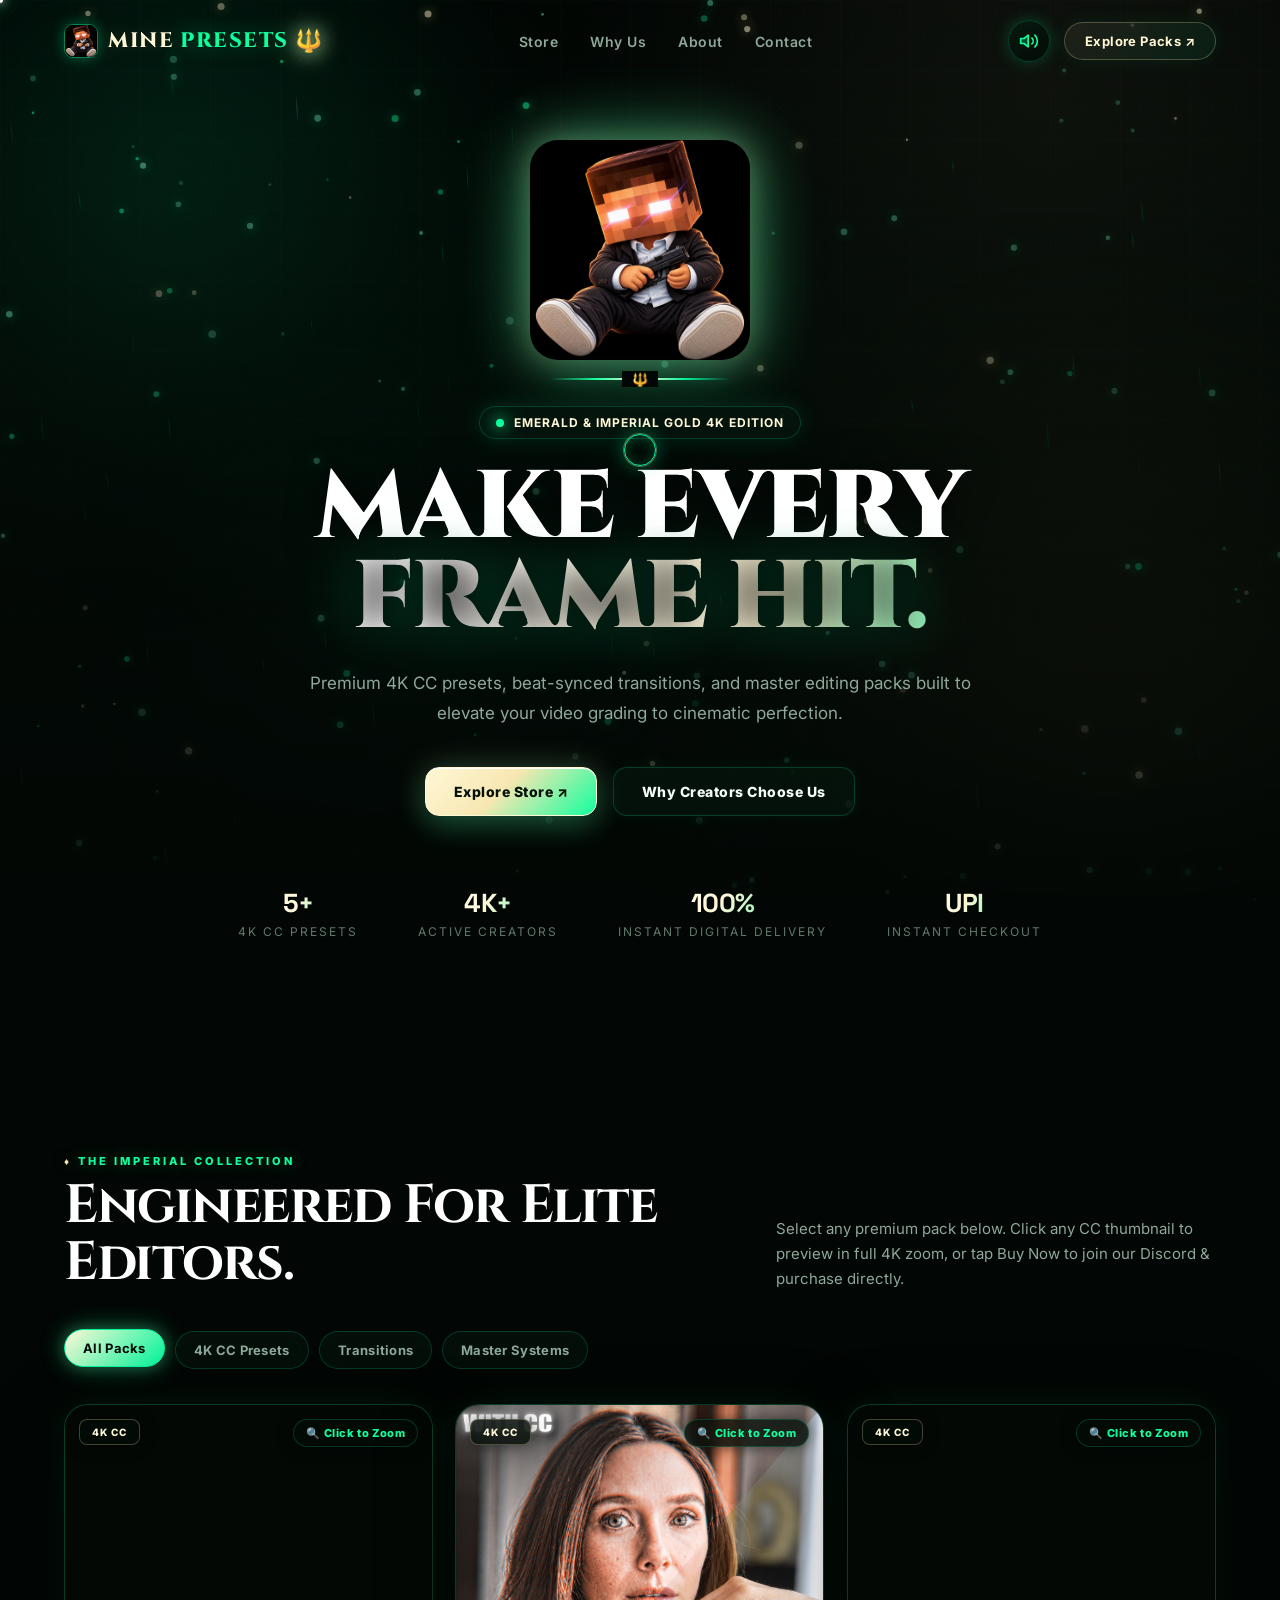
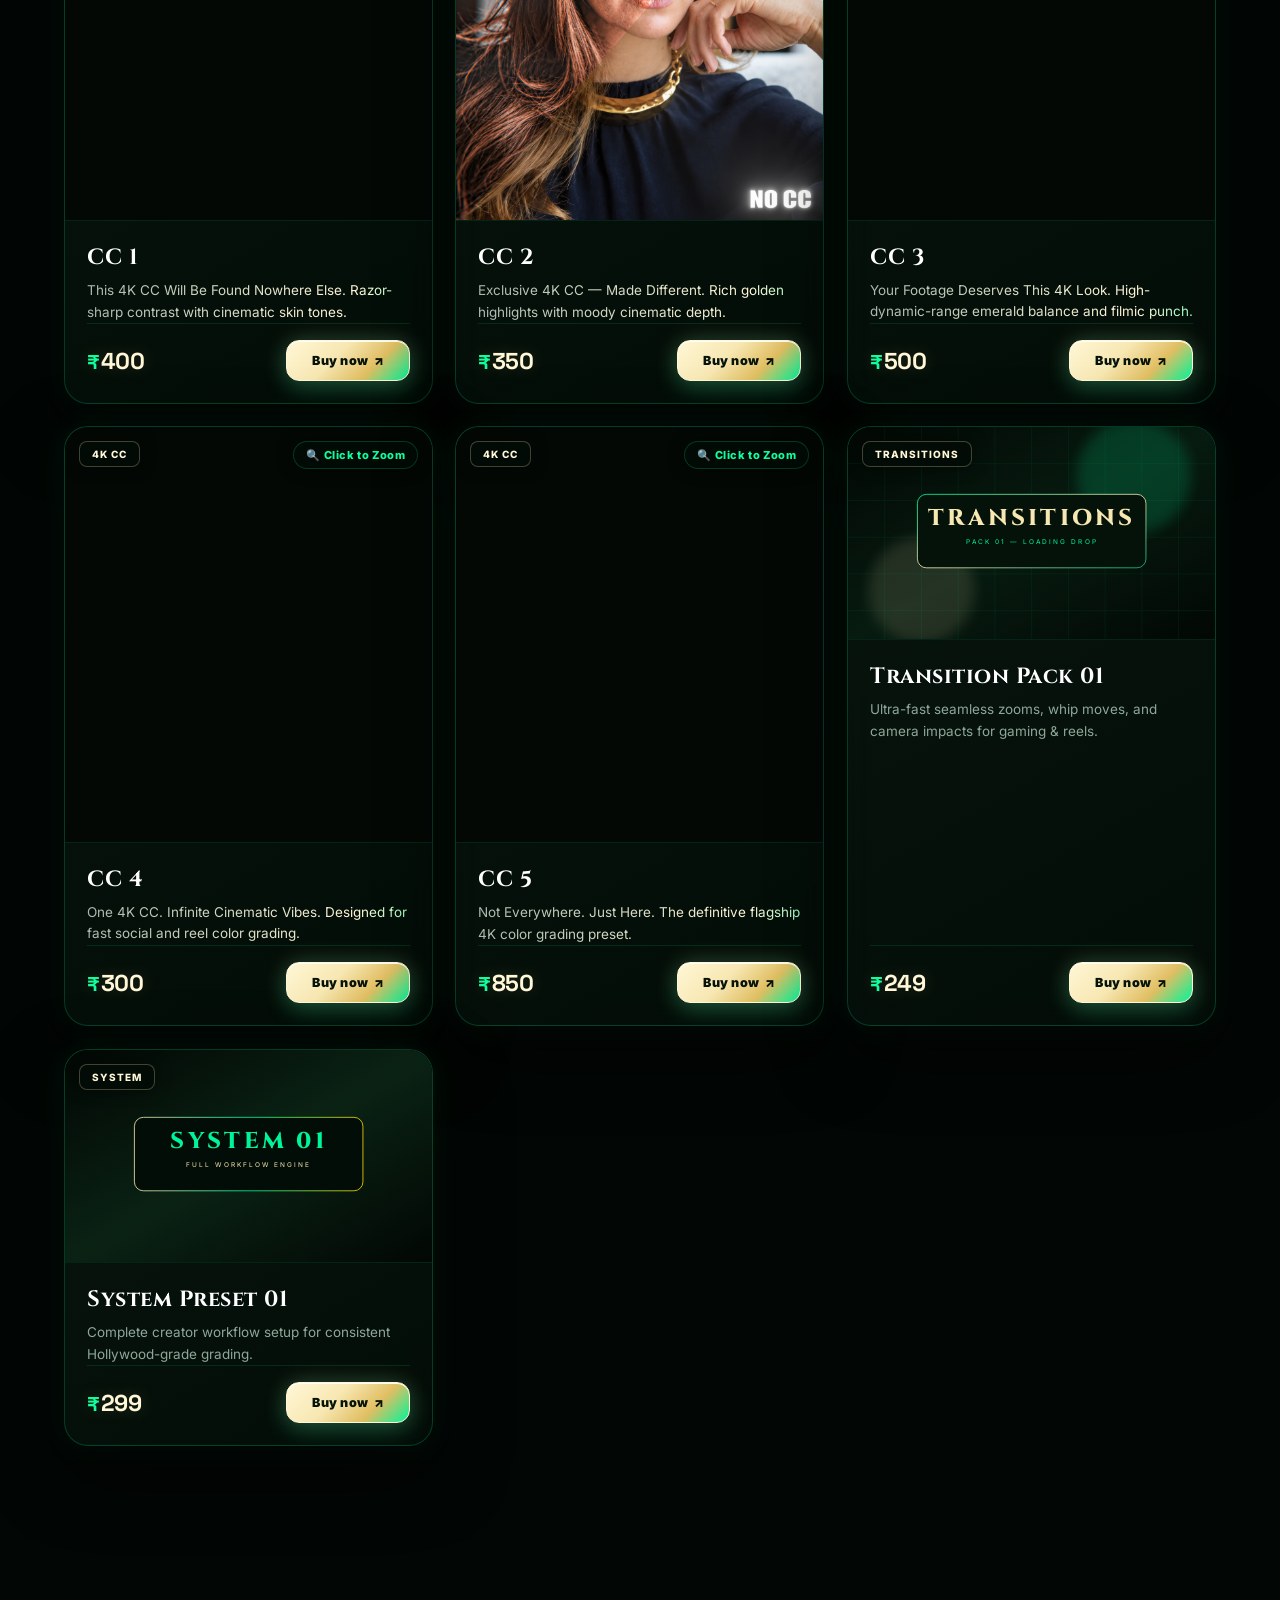
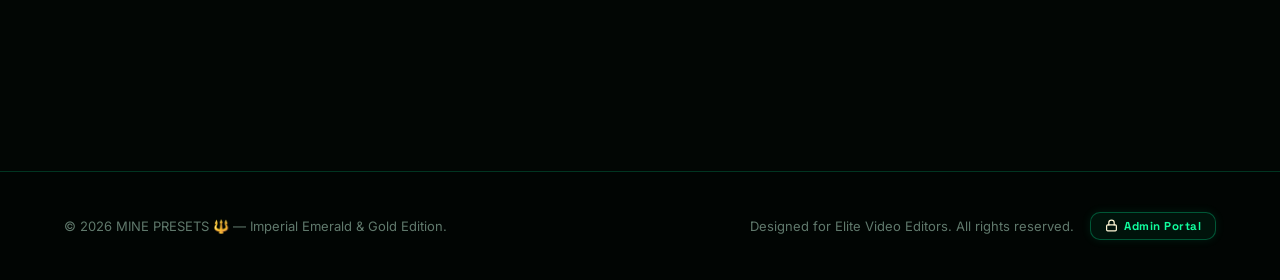
==== commit 8b1cd4fa: "Update website" ====
--- a/index.html
+++ b/index.html
@@ -802,9 +802,9 @@
             <div class="auth-field">
               <label for="cloudDatabaseUrl">Firebase Realtime Database URL / Endpoint *</label>
               <div class="input-wrap">
-                <input type="url" id="cloudDatabaseUrl" placeholder="https://your-project-default-rtdb.firebaseio.com" spellcheck="false">
-              </div>
-              <span class="field-hint">Paste your Firebase Realtime Database URL here (e.g. https://mine-presets-default-rtdb.firebaseio.com).</span>
+                <input type="url" id="cloudDatabaseUrl" value="https://minegta-web-files-default-rtdb.firebaseio.com" placeholder="https://your-project-default-rtdb.firebaseio.com" spellcheck="false">
+              </div>
+              <span class="field-hint">Connected to: https://minegta-web-files-default-rtdb.firebaseio.com</span>
             </div>
 
             <div class="cloud-action-btns">
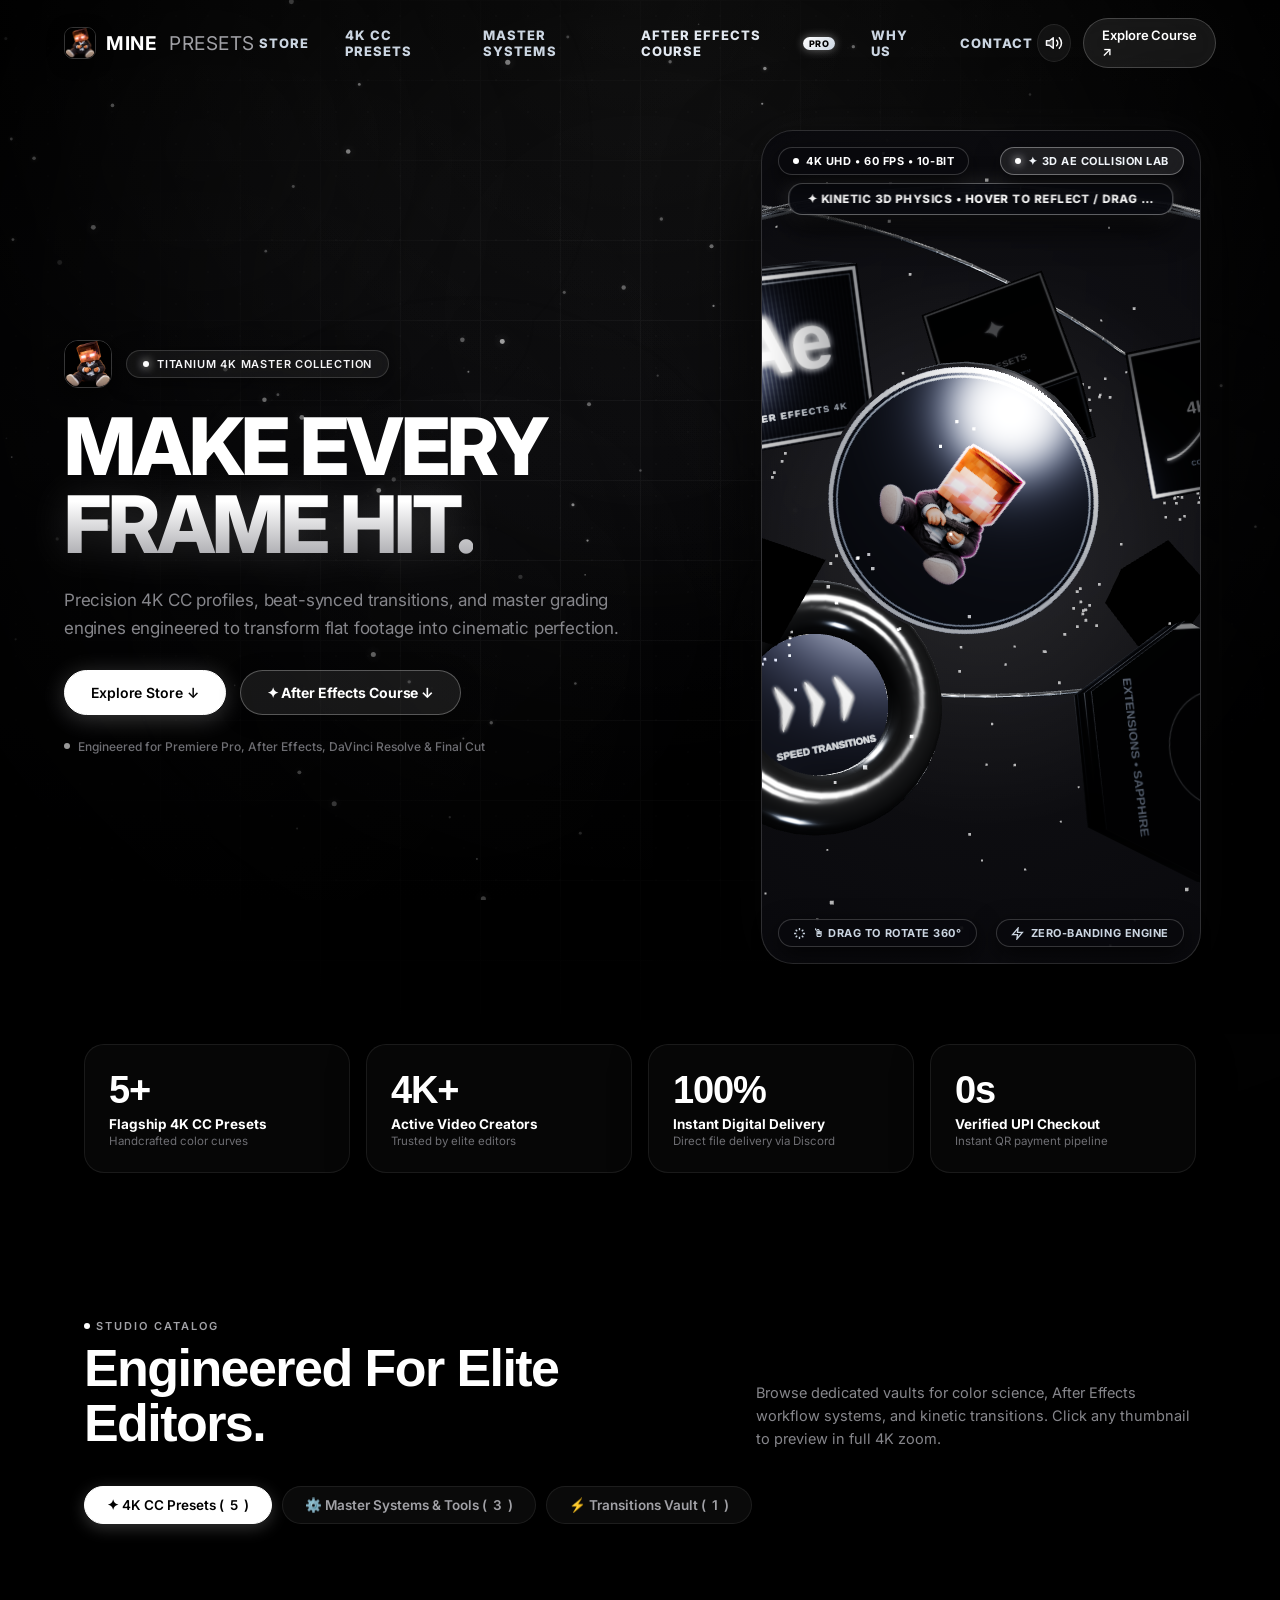
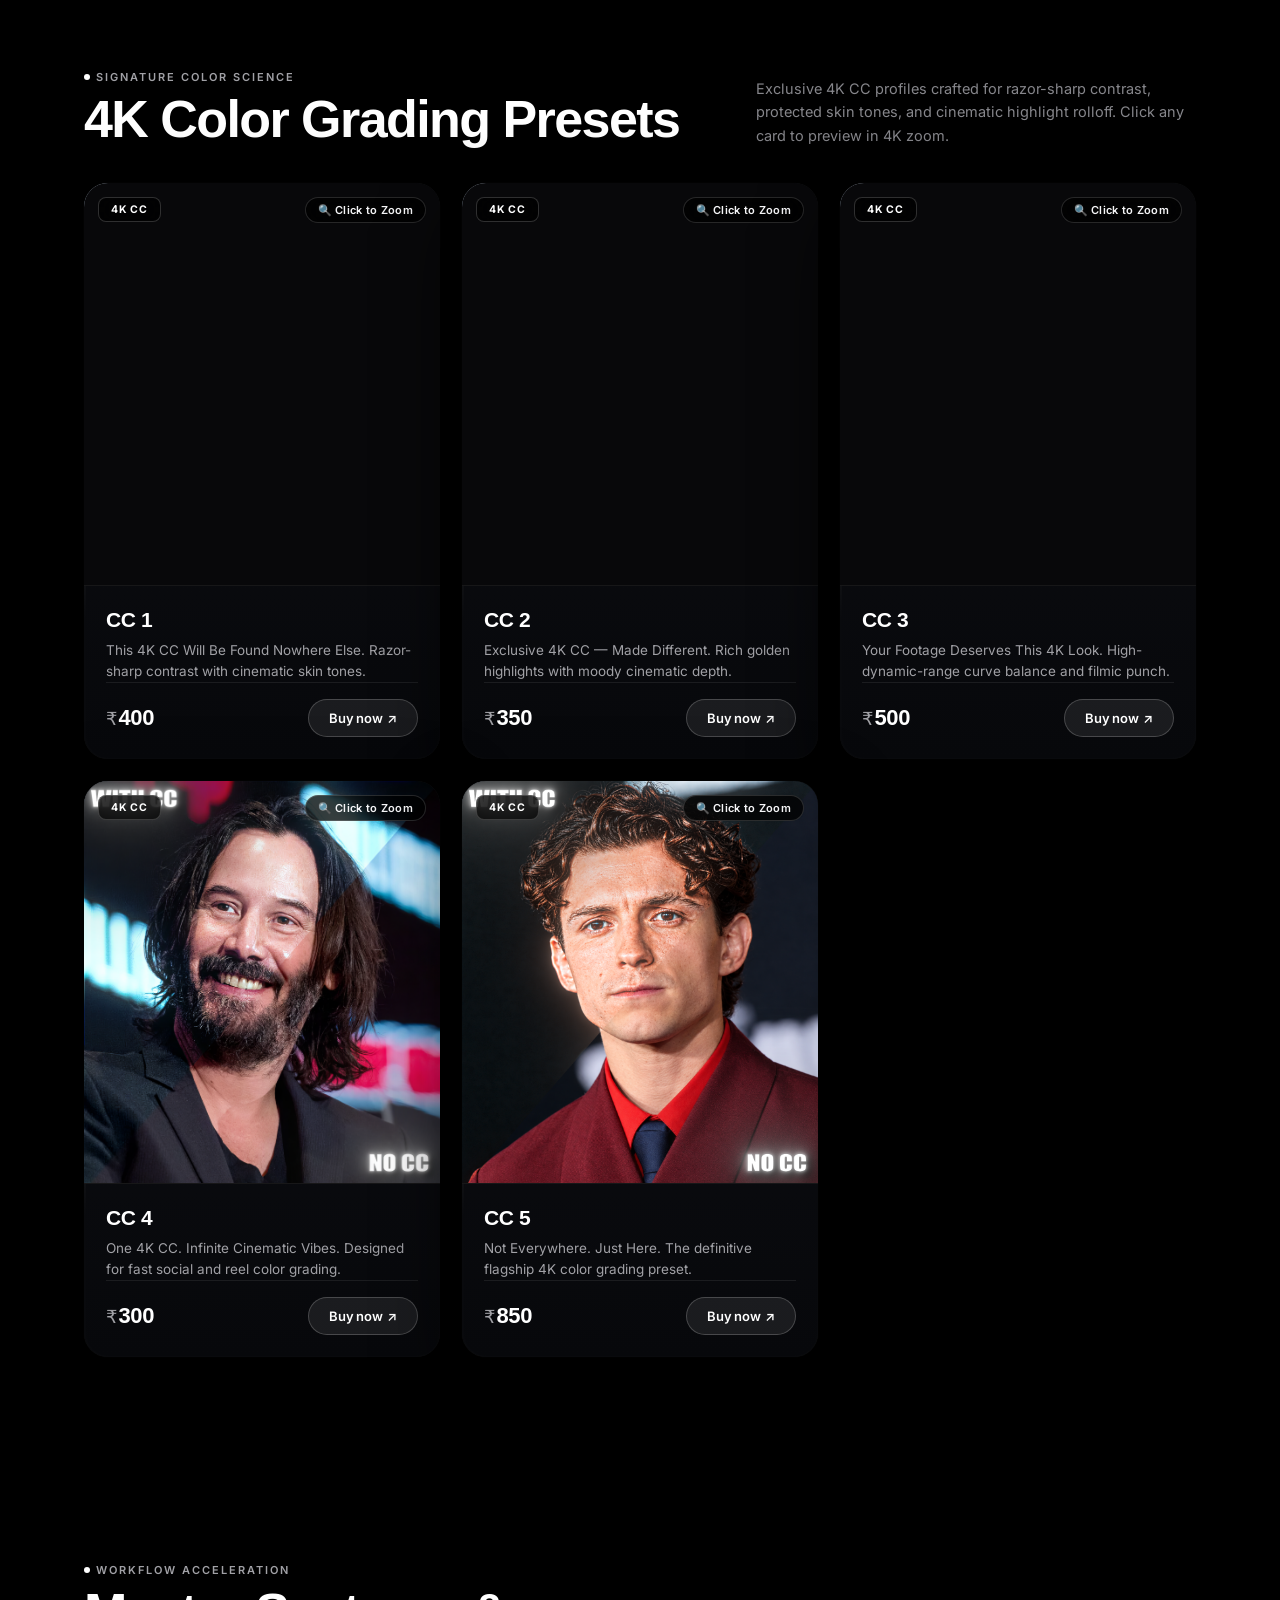
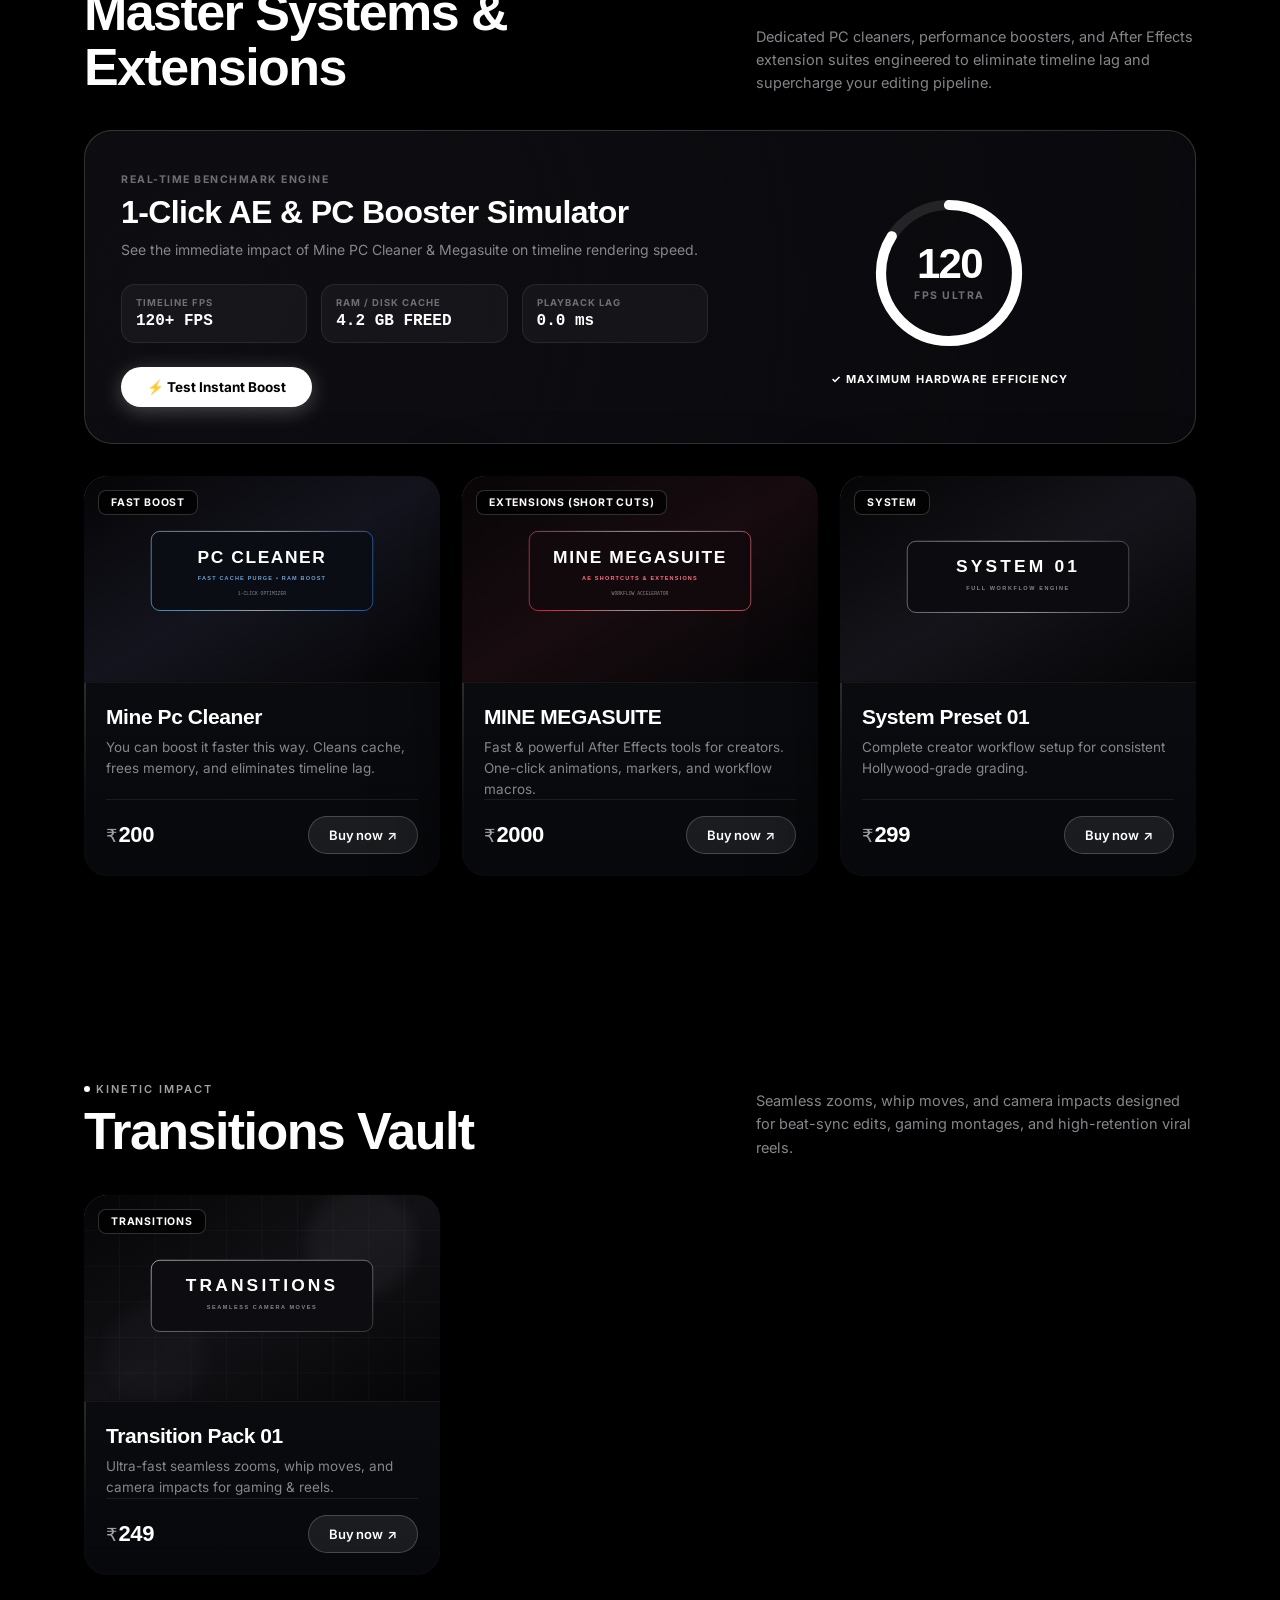
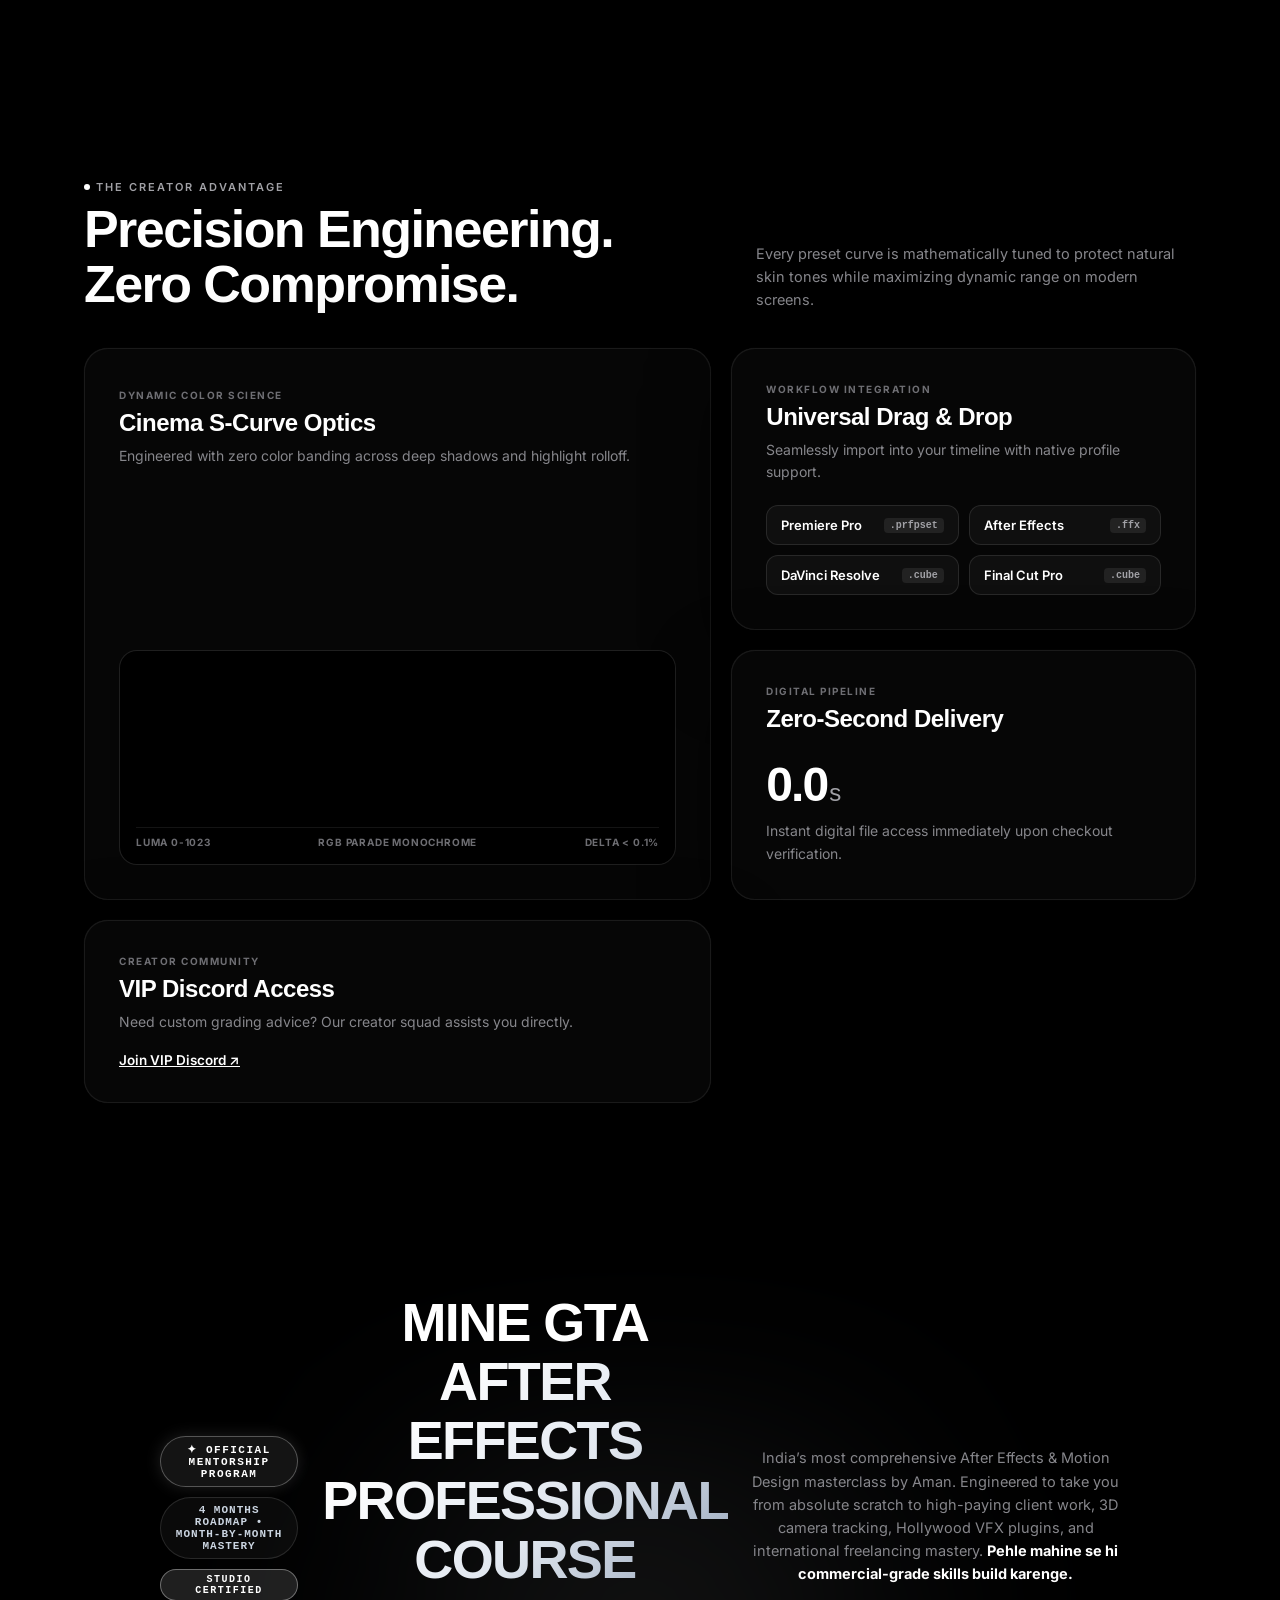
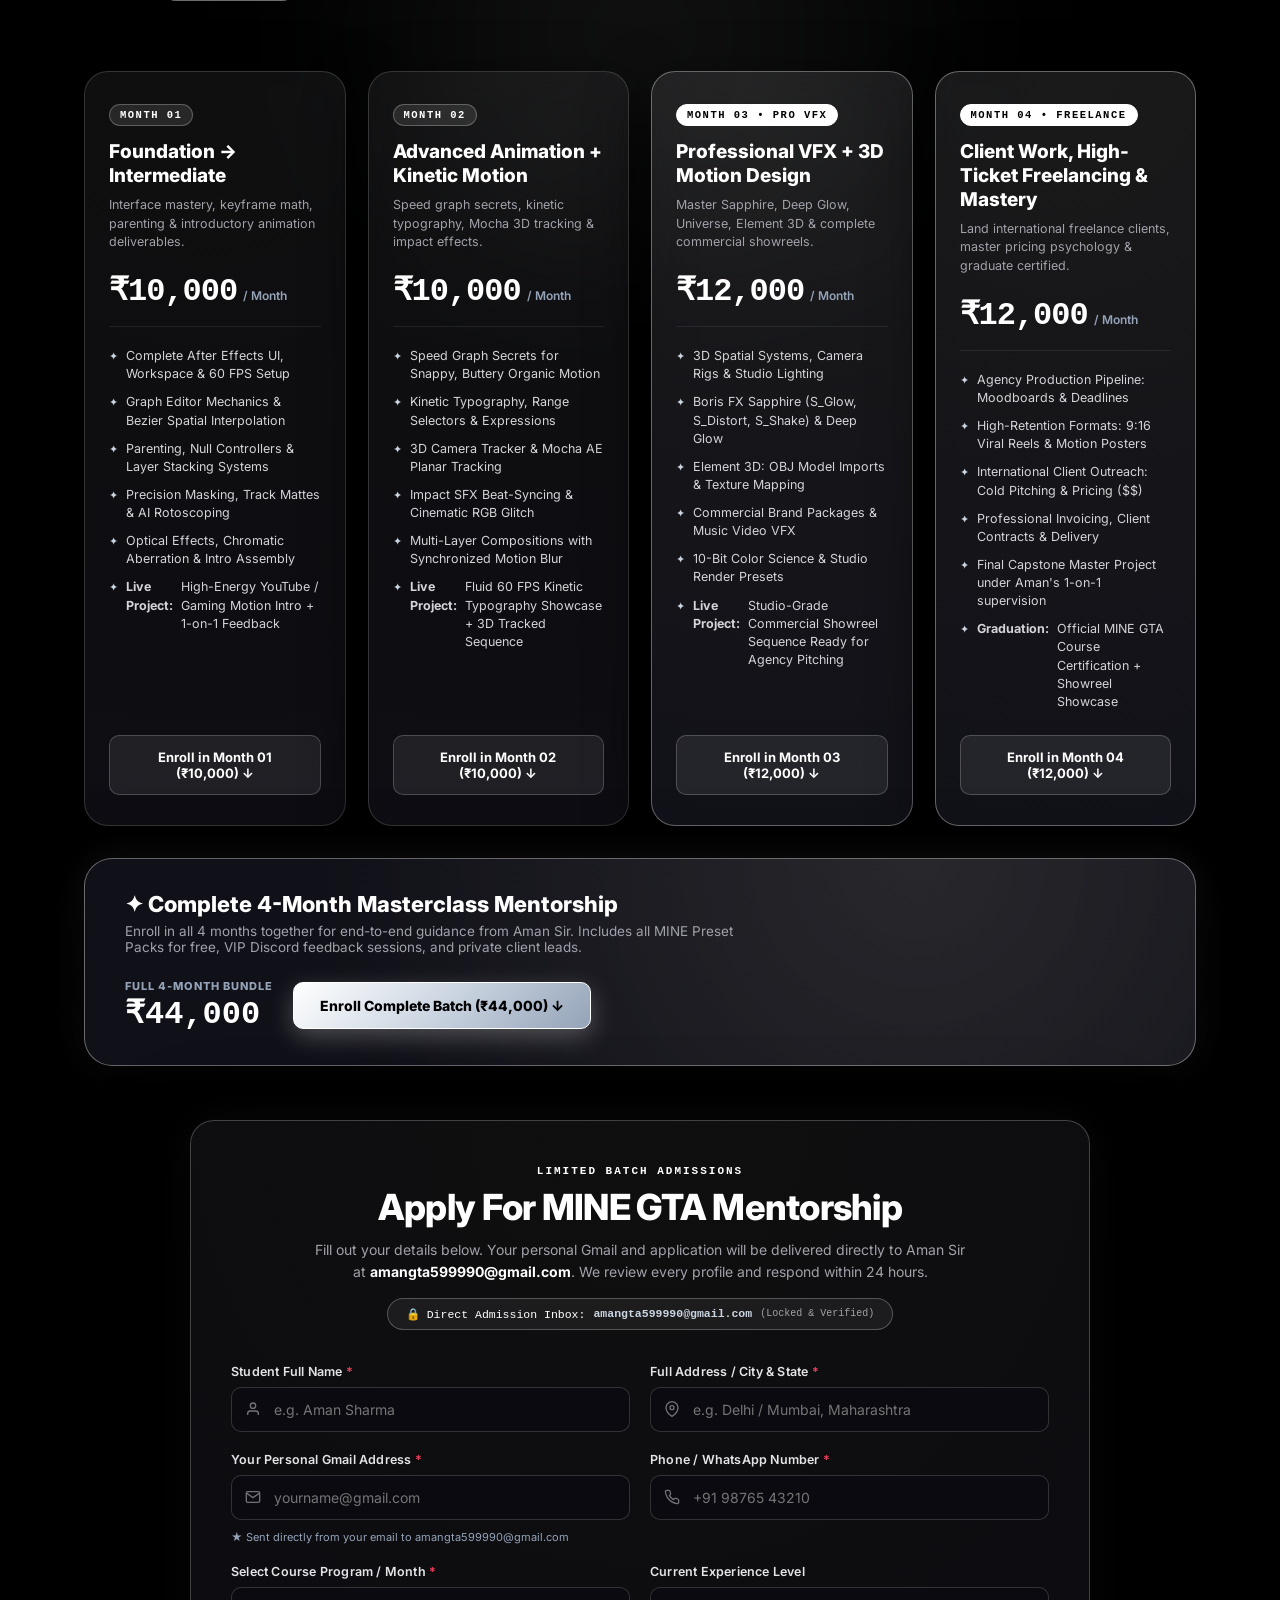
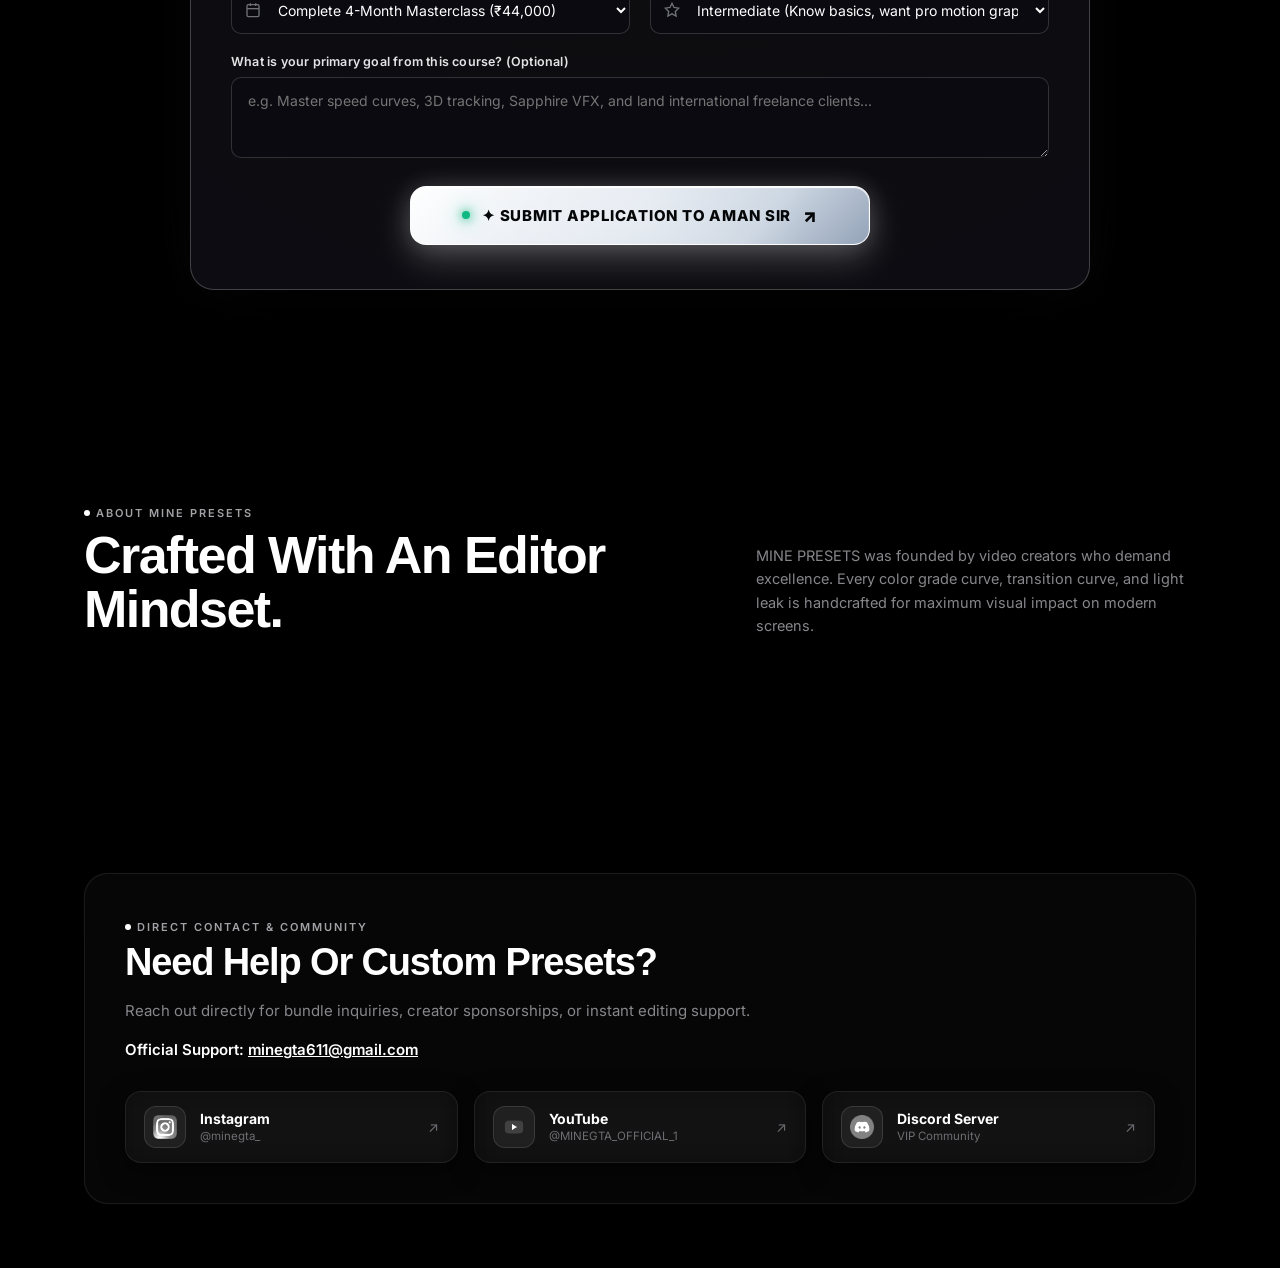
==== commit 5183bef4: "Update website" ====
--- a/index.html
+++ b/index.html
@@ -3,15 +3,15 @@
 <head>
 <meta charset="UTF-8">
 <meta name="viewport" content="width=device-width, initial-scale=1.0">
-<title>MINE PRESETS 🔱 — Imperial Emerald & Gold 4K Editing Store</title>
-<meta name="description" content="Ultra-premium 4K CC presets, transitions, and cinematic editing packs by MINE PRESETS. Emerald & Gold edition.">
+<title>MINE PRESETS — 4K Cinematic Master Editing Suite</title>
+<meta name="description" content="Ultra-premium 4K CC presets, cinematic transitions, and master editing packs by MINE PRESETS. Titanium Monochrome Edition.">
 <link rel="icon" type="image/x-icon" href="images/favicon.ico">
 <link rel="icon" type="image/png" sizes="32x32" href="images/favicon-face-32x32.png">
 <link rel="icon" type="image/png" sizes="16x16" href="images/favicon-face-16x16.png">
 <link rel="apple-touch-icon" sizes="180x180" href="images/apple-touch-icon.png">
 <link rel="preconnect" href="https://fonts.googleapis.com">
 <link rel="preconnect" href="https://fonts.gstatic.com" crossorigin>
-<link href="https://fonts.googleapis.com/css2?family=Cinzel:wght@500;600;700;800;900&family=Inter:wght@300;400;500;600;700;800&family=Space+Grotesk:wght@500;600;700&family=Outfit:wght@400;600;700;800&display=swap" rel="stylesheet">
+<link href="https://fonts.googleapis.com/css2?family=Inter:wght@300;400;500;600;700;800;900&display=swap" rel="stylesheet">
 <link rel="stylesheet" href="style.css">
 <script src="https://cdnjs.cloudflare.com/ajax/libs/qrious/4.0.2/qrious.min.js"></script>
 </head>
@@ -19,36 +19,34 @@
 
 <div class="progress" id="progress"></div>
 
-<!-- Ambient background canvas for ultra-smooth Green Snow & Rain physics -->
+<!-- Ambient background canvas for interactive Titanium particle field -->
 <canvas id="weatherCanvas" aria-hidden="true"></canvas>
 
-<!-- Atmospheric Aurora Orbs -->
-<div class="aurora-orb aurora-orb-1"></div>
-<div class="aurora-orb aurora-orb-2"></div>
-<div class="aurora-orb aurora-orb-3"></div>
-
-<!-- Dual-element Emerald & Gold Magnetic Cursor -->
-<div class="cursor-dot" id="cursorDot"></div>
-<div class="cursor-ring" id="cursorRing"></div>
+<!-- Atmospheric Ambient Glow Spheres -->
+<div class="ambient-glow ambient-glow-1"></div>
+<div class="ambient-glow ambient-glow-2"></div>
+<div class="ambient-glow ambient-glow-3"></div>
 
 <!-- Navigation Header -->
 <nav class="nav" id="nav">
   <div class="nav-inner">
     <a class="logo" href="#home" aria-label="MINE PRESETS Homepage">
       <img class="logo-icon-img" src="images/website-icon.png" alt="MINE PRESETS Icon" width="34" height="34">
-      MINE<span>PRESETS</span> <span class="logo-trident">🔱</span>
+      MINE<span class="logo-accent">PRESETS</span>
     </a>
     <div class="links">
-      <a href="#store">Store</a>
-      <a href="#why">Why Us</a>
-      <a href="#about">About</a>
-      <a href="#contact">Contact</a>
+      <a href="#store">STORE</a>
+      <a href="#store-cc">4K CC PRESETS</a>
+      <a href="#store-systems">MASTER SYSTEMS</a>
+      <a href="#course" class="nav-gta-link">AFTER EFFECTS COURSE <span class="nav-hot-badge">PRO</span></a>
+      <a href="#why">WHY US</a>
+      <a href="#contact">CONTACT</a>
     </div>
     <div class="nav-actions">
       <button class="sound-toggle" id="soundToggle" title="Toggle audio effects" aria-label="Toggle Audio">
         <span class="sound-icon-container">
           <svg class="sound-svg sound-svg-active" viewBox="0 0 24 24" fill="none" stroke="currentColor" stroke-width="2" stroke-linecap="round" stroke-linejoin="round">
-            <polygon points="11 5 6 9 2 9 2 15 6 15 11 19 11 5" fill="rgba(0, 245, 155, 0.25)"></polygon>
+            <polygon points="11 5 6 9 2 9 2 15 6 15 11 19 11 5" fill="rgba(255, 255, 255, 0.2)"></polygon>
             <path class="sound-wave wave-inner" d="M15.54 8.46a5 5 0 0 1 0 7.07"></path>
             <path class="sound-wave wave-outer" d="M19.07 4.93a10 10 0 0 1 0 14.14"></path>
           </svg>
@@ -59,56 +57,130 @@
           </svg>
         </span>
       </button>
-      <a class="nav-cta" href="#store">Explore Packs ↗</a>
+      <a class="nav-cta" href="#course">Explore Course ↗</a>
       <button class="menu" id="menu" aria-label="Toggle Navigation Menu">☰</button>
     </div>
   </div>
 </nav>
 
-<!-- Hero Section -->
+<!-- Hero Section (Two-Column Apple Interactive Kinetic Stage) -->
 <header class="hero" id="home">
   <video class="hero-video" autoplay loop muted playsinline>
     <source src="cc_preset_1.mp4" type="video/mp4">
   </video>
   <div class="grid-bg"></div>
-  <div class="hero-content">
-    <img class="hero-brand" src="images/website-icon.png" alt="MINE PRESETS Mascot" width="220" height="220" onerror="this.onerror=null; this.src='images/mine_brand_logo.png';">
-    <div class="lux-divider"></div>
-    <div class="badge"><span class="dot"></span> Emerald & Imperial Gold 4K Edition</div>
-    <h1>MAKE EVERY<br><span class="gradient">FRAME HIT.</span></h1>
-    <p>Premium 4K CC presets, beat-synced transitions, and master editing packs built to elevate your video grading to cinematic perfection.</p>
-    <div class="actions">
-      <a class="btn btn-primary" href="#store">Explore Store ↗</a>
-      <a class="btn btn-ghost" href="#why">Why Creators Choose Us</a>
-    </div>
-    <div class="stats">
-      <div><b>5+</b>4K CC Presets</div>
-      <div><b>4K+</b>Active Creators</div>
-      <div><b>100%</b>Instant Digital Delivery</div>
-      <div><b>UPI</b>Instant Checkout</div>
+  
+  <div class="hero-grid">
+    <!-- Hero Left: Typography & Actions -->
+    <div class="hero-content">
+      <div class="hero-header-brand">
+        <img class="hero-brand-mini" src="images/website-icon.png" alt="MINE PRESETS Mascot" width="56" height="56" onerror="this.onerror=null; this.src='images/mine_brand_logo.png';">
+        <div class="badge"><span class="dot"></span> TITANIUM 4K MASTER COLLECTION</div>
+      </div>
+      <h1>MAKE EVERY<br><span class="gradient">FRAME HIT.</span></h1>
+      <p>Precision 4K CC profiles, beat-synced transitions, and master grading engines engineered to transform flat footage into cinematic perfection.</p>
+      <div class="actions">
+        <a class="btn btn-primary" href="#store">Explore Store ↓</a>
+        <a class="btn btn-gta" href="#course">✦ After Effects Course ↓</a>
+      </div>
+      <div class="hero-micro-trust">
+        <span class="trust-dot"></span> Engineered for Premiere Pro, After Effects, DaVinci Resolve &amp; Final Cut
+      </div>
+    </div>
+
+    <!-- Hero Right: 3D Interactive WebGL Mascot Stage powered by Three.js -->
+    <div class="hero-stage" id="heroStage">
+      <div class="hero-kinetic-card" id="heroKineticCard">
+        <div class="kinetic-card-shine"></div>
+
+        <!-- Clean Top Status Badges (Separated on Left and Right, No overlap!) -->
+        <div class="hero-corner-badge badge-top-left">
+          <span class="pill-dot"></span>
+          <span>4K UHD • 60 FPS • 10-BIT</span>
+        </div>
+        <div class="hero-corner-badge badge-top-right">
+          <span class="badge-dot-live"></span>
+          <span>✦ 3D AE COLLISION LAB</span>
+        </div>
+
+        <!-- 3D Mascot Stage Container (Three.js WebGL Canvas) -->
+        <div class="mascot-stage" id="mascotStage" role="region" aria-label="3D Kinetic After Effects Collision Simulator">
+          <canvas id="hero3DCanvas" class="hero-3d-canvas" aria-label="3D Interactive After Effects Elements"></canvas>
+          <div class="mascot-speech-bubble" id="mascotBubble">
+            <span class="bubble-txt" id="mascotBubbleTxt">✦ KINETIC 3D PHYSICS • HOVER TO REFLECT / DRAG 360°</span>
+          </div>
+        </div>
+
+        <!-- Clean Bottom Action Badges (Separated on Left and Right, No overlap!) -->
+        <div class="hero-corner-badge badge-bottom-left">
+          <svg width="13" height="13" viewBox="0 0 24 24" fill="none" stroke="currentColor" stroke-width="2.5"><path d="M12 2v4m0 12v4M4.93 4.93l2.83 2.83m8.48 8.48l2.83 2.83M2 12h4m12 0h4M4.93 19.07l2.83-2.83m8.48-8.48l2.83-2.83"></path></svg>
+          <span>🖱 DRAG TO ROTATE 360°</span>
+        </div>
+        <div class="hero-corner-badge badge-bottom-right">
+          <svg width="13" height="13" viewBox="0 0 24 24" fill="none" stroke="currentColor" stroke-width="2.5"><polygon points="13 2 3 14 12 14 11 22 21 10 12 10 13 2"></polygon></svg>
+          <span>ZERO-BANDING ENGINE</span>
+        </div>
+      </div>
     </div>
   </div>
 </header>
 
+<!-- Full-Width Relocated Metrics Marquee -->
+<section class="metrics-section reveal" aria-label="Key Performance Metrics">
+  <div class="metrics-grid">
+    <div class="metric-card">
+      <span class="metric-val">5+</span>
+      <span class="metric-lbl">Flagship 4K CC Presets</span>
+      <span class="metric-sub">Handcrafted color curves</span>
+    </div>
+    <div class="metric-card">
+      <span class="metric-val">4K+</span>
+      <span class="metric-lbl">Active Video Creators</span>
+      <span class="metric-sub">Trusted by elite editors</span>
+    </div>
+    <div class="metric-card">
+      <span class="metric-val">100%</span>
+      <span class="metric-lbl">Instant Digital Delivery</span>
+      <span class="metric-sub">Direct file delivery via Discord</span>
+    </div>
+    <div class="metric-card">
+      <span class="metric-val">0s</span>
+      <span class="metric-lbl">Verified UPI Checkout</span>
+      <span class="metric-sub">Instant QR payment pipeline</span>
+    </div>
+  </div>
+</section>
+
 <main>
-<!-- Store Section -->
+<!-- Store Section Hub -->
 <section class="section reveal" id="store">
   <div class="section-head">
     <div>
-      <div class="eyebrow">The Imperial Collection</div>
+      <div class="eyebrow">Studio Catalog</div>
       <h2>Engineered For Elite Editors.</h2>
     </div>
-    <p>Select any premium pack below. Click any CC thumbnail to preview in full 4K zoom, or tap Buy Now to join our Discord &amp; purchase directly.</p>
-  </div>
-  
-  <div class="filters">
-    <button class="filter active" data-filter="all">All Packs</button>
-    <button class="filter" data-filter="cc">4K CC Presets</button>
-    <button class="filter" data-filter="transition">Transitions</button>
-    <button class="filter" data-filter="system">Master Systems</button>
-  </div>
-
-  <div class="products">
+    <p>Browse dedicated vaults for color science, After Effects workflow systems, and kinetic transitions. Click any thumbnail to preview in full 4K zoom.</p>
+  </div>
+
+  <!-- Category Quick Jump Navigation -->
+  <div class="store-category-nav">
+    <a href="#store-cc" class="store-nav-pill active">✦ 4K CC Presets (<span id="countCCNav">5</span>)</a>
+    <a href="#store-systems" class="store-nav-pill">⚙️ Master Systems &amp; Tools (<span id="countSysNav">2</span>)</a>
+    <a href="#store-transitions" class="store-nav-pill">⚡ Transitions Vault (<span id="countTransNav">1</span>)</a>
+  </div>
+</section>
+
+<!-- SECTION 1: 4K CC PRESETS VAULT -->
+<section class="section reveal" id="store-cc" style="padding-top: 20px;">
+  <div class="section-head">
+    <div>
+      <div class="eyebrow">Signature Color Science</div>
+      <h2>4K Color Grading Presets</h2>
+    </div>
+    <p>Exclusive 4K CC profiles crafted for razor-sharp contrast, protected skin tones, and cinematic highlight rolloff. Click any card to preview in 4K zoom.</p>
+  </div>
+
+  <div class="products products-cc" id="productsCC">
     <!-- CC 1 -->
     <article class="card product cc-card" data-cat="cc" data-index="0">
       <div class="card-shine"></div>
@@ -137,7 +209,7 @@
       </div>
       <div class="card-body">
         <h3>CC 2</h3>
-        <p class="cc-cinematic">Exclusive 4K CC — Made Different. Rich golden highlights with moody cinematic depth.</p>
+        <p class="cc-cinematic">Exclusive 4K CC — Made Different. Rich titanium highlights with moody cinematic depth.</p>
         <div class="price-row">
           <div class="price"><span class="price-symbol">₹</span>350</div>
           <a class="buy" href="https://discord.gg/aunjV6zMj" target="_blank" rel="noopener noreferrer" data-name="CC 2" data-price="350">Buy now <span class="buy-arrow">↗</span></a>
@@ -155,7 +227,7 @@
       </div>
       <div class="card-body">
         <h3>CC 3</h3>
-        <p class="cc-cinematic">Your Footage Deserves This 4K Look. High-dynamic-range emerald balance and filmic punch.</p>
+        <p class="cc-cinematic">Your Footage Deserves This 4K Look. High-dynamic-range curve balance and filmic punch.</p>
         <div class="price-row">
           <div class="price"><span class="price-symbol">₹</span>500</div>
           <a class="buy" href="https://discord.gg/aunjV6zMj" target="_blank" rel="noopener noreferrer" data-name="CC 3" data-price="500">Buy now <span class="buy-arrow">↗</span></a>
@@ -198,113 +270,372 @@
         </div>
       </div>
     </article>
-
-    <!-- Upcoming Transition Pack 01 -->
-    <article class="card product" data-cat="transition">
-      <div class="card-shine"></div>
-      <div class="thumb">
-        <svg class="upcoming-art" viewBox="0 0 900 520" xmlns="http://www.w3.org/2000/svg" role="img" aria-label="Upcoming transition system">
-          <defs>
-            <linearGradient id="bgG1" x1="0" y1="0" x2="1" y2="1">
-              <stop offset="0" stop-color="#020704"/>
-              <stop offset="0.5" stop-color="#071b10"/>
-              <stop offset="1" stop-color="#020704"/>
-            </linearGradient>
-            <linearGradient id="emeraldGold" x1="0" y1="0" x2="1" y2="1">
-              <stop offset="0%" stop-color="#00f59b"/>
-              <stop offset="50%" stop-color="#f7e7b2"/>
-              <stop offset="100%" stop-color="#10b981"/>
-            </linearGradient>
-            <filter id="glowG1"><feGaussianBlur stdDeviation="15"/></filter>
-          </defs>
-          <rect width="900" height="520" fill="url(#bgG1)"/>
-          <circle cx="700" cy="120" r="140" fill="#00f59b" opacity="0.16" filter="url(#glowG1)"/>
-          <circle cx="180" cy="400" r="130" fill="#f7e7b2" opacity="0.12" filter="url(#glowG1)"/>
-          <g opacity="0.15" stroke="#00f59b">
-            <path d="M0 90H900M0 180H900M0 270H900M0 360H900M0 450H900"/>
-            <path d="M90 0V520M180 0V520M270 0V520M360 0V520M450 0V520M540 0V520M630 0V520M720 0V520M810 0V520"/>
-          </g>
-          <g transform="translate(450 255)">
-            <rect x="-280" y="-90" width="560" height="180" rx="22" fill="#041209" stroke="url(#emeraldGold)" stroke-width="2"/>
-            <text x="0" y="-14" text-anchor="middle" fill="#f7e7b2" font-family="Cinzel, serif" font-size="56" font-weight="800" letter-spacing="8">TRANSITIONS</text>
-            <text x="0" y="32" text-anchor="middle" fill="#00f59b" font-family="Inter, sans-serif" font-size="16" letter-spacing="5">PACK 01 — LOADING DROP</text>
-            <line x1="-140" y1="56" x2="140" y2="56" stroke="url(#emeraldGold)" stroke-width="2"/>
-          </g>
+  </div>
+</section>
+
+<!-- SECTION 2: MASTER SYSTEMS & WORKFLOW TOOLS -->
+<section class="section reveal" id="store-systems">
+  <div class="section-head">
+    <div>
+      <div class="eyebrow">Workflow Acceleration</div>
+      <h2>Master Systems &amp; Extensions</h2>
+    </div>
+    <p>Dedicated PC cleaners, performance boosters, and After Effects extension suites engineered to eliminate timeline lag and supercharge your editing pipeline.</p>
+  </div>
+
+  <!-- Interactive 1-Click System Performance Simulator Widget -->
+  <div class="benchmark-card reveal" id="benchmarkCard">
+    <div class="benchmark-left">
+      <span class="benchmark-tag">REAL-TIME BENCHMARK ENGINE</span>
+      <h3>1-Click AE &amp; PC Booster Simulator</h3>
+      <p>See the immediate impact of Mine PC Cleaner &amp; Megasuite on timeline rendering speed.</p>
+      <div class="benchmark-stats-row">
+        <div class="b-stat">
+          <span class="b-lbl">TIMELINE FPS</span>
+          <span class="b-val" id="bmFpsVal">120+ FPS</span>
+        </div>
+        <div class="b-stat">
+          <span class="b-lbl">RAM / DISK CACHE</span>
+          <span class="b-val" id="bmCacheVal">4.2 GB FREED</span>
+        </div>
+        <div class="b-stat">
+          <span class="b-lbl">PLAYBACK LAG</span>
+          <span class="b-val" id="bmLagVal">0.0 ms</span>
+        </div>
+      </div>
+      <button type="button" class="btn-run-benchmark" id="btnRunBenchmark">
+        <span>⚡ Test Instant Boost</span>
+      </button>
+    </div>
+    <div class="benchmark-meter-wrap">
+      <div class="meter-dial">
+        <svg class="meter-svg" viewBox="0 0 200 200">
+          <circle cx="100" cy="100" r="80" class="meter-bg" />
+          <circle cx="100" cy="100" r="80" class="meter-fill" id="meterFill" />
         </svg>
-        <span class="tag">Transitions</span>
-      </div>
-      <div class="card-body">
-        <h3>Transition Pack 01</h3>
-        <p>Ultra-fast seamless zooms, whip moves, and camera impacts for gaming & reels.</p>
-        <div class="price-row">
-          <div class="price"><span class="price-symbol">₹</span>249</div>
-          <a class="buy" href="https://discord.gg/aunjV6zMj" target="_blank" rel="noopener noreferrer" data-name="Transition Pack 01" data-price="249">Buy now <span class="buy-arrow">↗</span></a>
-        </div>
-      </div>
-    </article>
-
-    <!-- Upcoming System Preset 01 -->
-    <article class="card product" data-cat="system">
-      <div class="card-shine"></div>
-      <div class="thumb">
-        <svg class="upcoming-art" viewBox="0 0 900 520" xmlns="http://www.w3.org/2000/svg" role="img" aria-label="Upcoming system preset">
-          <defs>
-            <linearGradient id="bgS1" x1="0" y1="0" x2="1" y2="1">
-              <stop offset="0" stop-color="#020704"/>
-              <stop offset="0.5" stop-color="#0a2214"/>
-              <stop offset="1" stop-color="#020704"/>
-            </linearGradient>
-            <linearGradient id="goldGreen" x1="0" y1="0" x2="1" y2="0">
-              <stop offset="0%" stop-color="#f7e7b2"/>
-              <stop offset="50%" stop-color="#00f59b"/>
-              <stop offset="100%" stop-color="#ffd700"/>
-            </linearGradient>
-          </defs>
-          <rect width="900" height="520" fill="url(#bgS1)"/>
-          <g transform="translate(450 255)">
-            <rect x="-280" y="-90" width="560" height="180" rx="22" fill="#030d07" stroke="url(#goldGreen)" stroke-width="2"/>
-            <text x="0" y="-14" text-anchor="middle" fill="#00f59b" font-family="Cinzel, serif" font-size="56" font-weight="800" letter-spacing="8">SYSTEM 01</text>
-            <text x="0" y="32" text-anchor="middle" fill="#f7e7b2" font-family="Inter, sans-serif" font-size="16" letter-spacing="5">FULL WORKFLOW ENGINE</text>
-            <line x1="-140" y1="56" x2="140" y2="56" stroke="url(#goldGreen)" stroke-width="2"/>
-          </g>
-        </svg>
-        <span class="tag">System</span>
-      </div>
-      <div class="card-body">
-        <h3>System Preset 01</h3>
-        <p>Complete creator workflow setup for consistent Hollywood-grade grading.</p>
-        <div class="price-row">
-          <div class="price"><span class="price-symbol">₹</span>299</div>
-          <a class="buy" href="https://discord.gg/aunjV6zMj" target="_blank" rel="noopener noreferrer" data-name="System Preset 01" data-price="299">Buy now <span class="buy-arrow">↗</span></a>
-        </div>
-      </div>
-    </article>
+        <div class="meter-inner">
+          <span class="meter-num" id="meterNum">120</span>
+          <span class="meter-unit">FPS ULTRA</span>
+        </div>
+      </div>
+      <span class="meter-status" id="meterStatus">✓ MAXIMUM HARDWARE EFFICIENCY</span>
+    </div>
+  </div>
+
+  <div class="products products-system" id="productsSystem">
+    <!-- Fallback / Rendered cards for Mine PC Cleaner, Megasuite, System Preset 01 -->
   </div>
 </section>
 
-<!-- Why Us Section with 3D Gyroscope Motion Graphic -->
+<!-- SECTION 3: KINETIC TRANSITIONS VAULT -->
+<section class="section reveal" id="store-transitions">
+  <div class="section-head">
+    <div>
+      <div class="eyebrow">Kinetic Impact</div>
+      <h2>Transitions Vault</h2>
+    </div>
+    <p>Seamless zooms, whip moves, and camera impacts designed for beat-sync edits, gaming montages, and high-retention viral reels.</p>
+  </div>
+
+  <div class="products products-transition" id="productsTransition">
+    <!-- Fallback / Rendered cards for Transition Pack 01 -->
+  </div>
+</section>
+
+<!-- Why Us Section (Apple Pro Bento Grid) -->
 <section class="section reveal" id="why">
-  <div class="feature">
-    <div class="feature-box">
+  <div class="section-head">
+    <div>
       <div class="eyebrow">The Creator Advantage</div>
-      <h3>Less Tweaking.<br>More Creating.</h3>
-      <p>Stop rebuilding the same look from scratch. MINE PRESETS gives you studio-grade assets engineered for maximum rendering speed and a prestigious finish.</p>
-      <div class="checks">
-        <div class="check"><span class="check-icon">✓</span> 4K Ultra-Sharp Grading with zero banding</div>
-        <div class="check"><span class="check-icon">✓</span> Drag-and-drop After Effects & Premiere compatibility</div>
-        <div class="check"><span class="check-icon">✓</span> Direct Discord creator support & instant delivery</div>
-        <div class="check"><span class="check-icon">✓</span> Lifetime creator access with free revisions</div>
-      </div>
-    </div>
-    
-    <div class="feature-box preview">
-      <div class="gyro-container">
-        <div class="gyro-ring gyro-ring-1"></div>
-        <div class="gyro-ring gyro-ring-2"></div>
-        <div class="gyro-ring gyro-ring-3"></div>
-        <div class="gyro-core">🔱</div>
-      </div>
-    </div>
+      <h2>Precision Engineering. Zero Compromise.</h2>
+    </div>
+    <p>Every preset curve is mathematically tuned to protect natural skin tones while maximizing dynamic range on modern screens.</p>
+  </div>
+
+  <div class="bento-grid">
+    <!-- Bento 1: Cinema Waveform & Oscilloscope Motion Graphic -->
+    <div class="bento-card bento-waveform">
+      <div class="bento-header">
+        <span class="bento-tag">DYNAMIC COLOR SCIENCE</span>
+        <h3>Cinema S-Curve Optics</h3>
+        <p>Engineered with zero color banding across deep shadows and highlight rolloff.</p>
+      </div>
+      <div class="waveform-box">
+        <canvas id="waveformCanvas" width="520" height="160"></canvas>
+        <div class="waveform-footer">
+          <span>LUMA 0-1023</span>
+          <span>RGB PARADE MONOCHROME</span>
+          <span>DELTA &lt; 0.1%</span>
+        </div>
+      </div>
+    </div>
+
+    <!-- Bento 2: Universal NLE Drag & Drop -->
+    <div class="bento-card bento-compat">
+      <span class="bento-tag">WORKFLOW INTEGRATION</span>
+      <h3>Universal Drag &amp; Drop</h3>
+      <p>Seamlessly import into your timeline with native profile support.</p>
+      <div class="software-chips">
+        <div class="soft-chip"><span>Premiere Pro</span><b>.prfpset</b></div>
+        <div class="soft-chip"><span>After Effects</span><b>.ffx</b></div>
+        <div class="soft-chip"><span>DaVinci Resolve</span><b>.cube</b></div>
+        <div class="soft-chip"><span>Final Cut Pro</span><b>.cube</b></div>
+      </div>
+    </div>
+
+    <!-- Bento 3: Instant Digital Pipeline -->
+    <div class="bento-card bento-speed">
+      <span class="bento-tag">DIGITAL PIPELINE</span>
+      <h3>Zero-Second Delivery</h3>
+      <div class="bento-stat">0.0<span class="stat-unit">s</span></div>
+      <p>Instant digital file access immediately upon checkout verification.</p>
+    </div>
+
+    <!-- Bento 4: VIP Support -->
+    <div class="bento-card bento-support">
+      <span class="bento-tag">CREATOR COMMUNITY</span>
+      <h3>VIP Discord Access</h3>
+      <p>Need custom grading advice? Our creator squad assists you directly.</p>
+      <a class="bento-link" href="https://discord.gg/aunjV6zMj" target="_blank" rel="noopener noreferrer">Join VIP Discord ↗</a>
+    </div>
+  </div>
+</section>
+
+<!-- ==========================================================================
+     AFTER EFFECTS PROFESSIONAL COURSE SECTION (#course)
+     Ultra-Luxury Liquid Silver & Titanium Edition | 4-Month Mentorship by Aman
+     Direct Admissions: amangta599990@gmail.com
+     ========================================================================== -->
+<section class="section reveal gta-master-section" id="course">
+  <div class="gta-ambient-glow"></div>
+  
+  <div class="section-head gta-section-head">
+    <div class="gta-hero-badge-wrap">
+      <span class="gta-hero-badge">✦ OFFICIAL MENTORSHIP PROGRAM</span>
+      <span class="gta-duration-badge">4 MONTHS ROADMAP • MONTH-BY-MONTH MASTERY</span>
+      <span class="gta-pill gta-pill-pro">STUDIO CERTIFIED</span>
+    </div>
+    <div class="gta-brand-row">
+      <h2 class="gta-title">MINE GTA<br><span class="gta-title-gradient">AFTER EFFECTS PROFESSIONAL COURSE</span></h2>
+    </div>
+    <p class="gta-lead-desc">
+      India’s most comprehensive After Effects &amp; Motion Design masterclass by Aman. Engineered to take you from absolute scratch to high-paying client work, 3D camera tracking, Hollywood VFX plugins, and international freelancing mastery. <strong>Pehle mahine se hi commercial-grade skills build karenge.</strong>
+    </p>
+  </div>
+
+  <!-- 4 MONTH-BY-MONTH CARDS (NO WEEKS!) -->
+  <div class="course-month-grid">
+    <!-- Month 01 Card -->
+    <div class="course-month-card" id="monthCard1">
+      <div>
+        <span class="month-badge">MONTH 01</span>
+        <h3 class="month-title">Foundation → Intermediate</h3>
+        <p class="month-tagline">Interface mastery, keyframe math, parenting &amp; introductory animation deliverables.</p>
+        <div class="month-price-tag">
+          <span class="month-amount">₹10,000</span>
+          <span class="month-term">/ Month</span>
+        </div>
+        <ul class="month-topics-list">
+          <li>Complete After Effects UI, Workspace &amp; 60 FPS Setup</li>
+          <li>Graph Editor Mechanics &amp; Bezier Spatial Interpolation</li>
+          <li>Parenting, Null Controllers &amp; Layer Stacking Systems</li>
+          <li>Precision Masking, Track Mattes &amp; AI Rotoscoping</li>
+          <li>Optical Effects, Chromatic Aberration &amp; Intro Assembly</li>
+          <li><strong>Live Project:</strong> High-Energy YouTube / Gaming Motion Intro + 1-on-1 Feedback</li>
+        </ul>
+      </div>
+      <button type="button" class="btn-select-month-silver" onclick="selectCourseMonth('Month 01: Foundation → Intermediate (₹10,000)')">Enroll in Month 01 (₹10,000) ↓</button>
+    </div>
+
+    <!-- Month 02 Card -->
+    <div class="course-month-card" id="monthCard2">
+      <div>
+        <span class="month-badge">MONTH 02</span>
+        <h3 class="month-title">Advanced Animation + Kinetic Motion</h3>
+        <p class="month-tagline">Speed graph secrets, kinetic typography, Mocha 3D tracking &amp; impact effects.</p>
+        <div class="month-price-tag">
+          <span class="month-amount">₹10,000</span>
+          <span class="month-term">/ Month</span>
+        </div>
+        <ul class="month-topics-list">
+          <li>Speed Graph Secrets for Snappy, Buttery Organic Motion</li>
+          <li>Kinetic Typography, Range Selectors &amp; Expressions</li>
+          <li>3D Camera Tracker &amp; Mocha AE Planar Tracking</li>
+          <li>Impact SFX Beat-Syncing &amp; Cinematic RGB Glitch</li>
+          <li>Multi-Layer Compositions with Synchronized Motion Blur</li>
+          <li><strong>Live Project:</strong> Fluid 60 FPS Kinetic Typography Showcase + 3D Tracked Sequence</li>
+        </ul>
+      </div>
+      <button type="button" class="btn-select-month-silver" onclick="selectCourseMonth('Month 02: Advanced Animation + Kinetic Motion (₹10,000)')">Enroll in Month 02 (₹10,000) ↓</button>
+    </div>
+
+    <!-- Month 03 Card -->
+    <div class="course-month-card featured" id="monthCard3">
+      <div>
+        <span class="month-badge" style="background:#ffffff; color:#000000; border-color:#ffffff;">MONTH 03 • PRO VFX</span>
+        <h3 class="month-title">Professional VFX + 3D Motion Design</h3>
+        <p class="month-tagline">Master Sapphire, Deep Glow, Universe, Element 3D &amp; complete commercial showreels.</p>
+        <div class="month-price-tag">
+          <span class="month-amount">₹12,000</span>
+          <span class="month-term">/ Month</span>
+        </div>
+        <ul class="month-topics-list">
+          <li>3D Spatial Systems, Camera Rigs &amp; Studio Lighting</li>
+          <li>Boris FX Sapphire (S_Glow, S_Distort, S_Shake) &amp; Deep Glow</li>
+          <li>Element 3D: OBJ Model Imports &amp; Texture Mapping</li>
+          <li>Commercial Brand Packages &amp; Music Video VFX</li>
+          <li>10-Bit Color Science &amp; Studio Render Presets</li>
+          <li><strong>Live Project:</strong> Studio-Grade Commercial Showreel Sequence Ready for Agency Pitching</li>
+        </ul>
+      </div>
+      <button type="button" class="btn-select-month-silver" onclick="selectCourseMonth('Month 03: Professional VFX + 3D Motion Design (₹12,000)')">Enroll in Month 03 (₹12,000) ↓</button>
+    </div>
+
+    <!-- Month 04 Card -->
+    <div class="course-month-card featured" id="monthCard4">
+      <div>
+        <span class="month-badge" style="background:#ffffff; color:#000000; border-color:#ffffff;">MONTH 04 • FREELANCE</span>
+        <h3 class="month-title">Client Work, High-Ticket Freelancing &amp; Mastery</h3>
+        <p class="month-tagline">Land international freelance clients, master pricing psychology &amp; graduate certified.</p>
+        <div class="month-price-tag">
+          <span class="month-amount">₹12,000</span>
+          <span class="month-term">/ Month</span>
+        </div>
+        <ul class="month-topics-list">
+          <li>Agency Production Pipeline: Moodboards &amp; Deadlines</li>
+          <li>High-Retention Formats: 9:16 Viral Reels &amp; Motion Posters</li>
+          <li>International Client Outreach: Cold Pitching &amp; Pricing ($$)</li>
+          <li>Professional Invoicing, Client Contracts &amp; Delivery</li>
+          <li>Final Capstone Master Project under Aman's 1-on-1 supervision</li>
+          <li><strong>Graduation:</strong> Official MINE GTA Course Certification + Showreel Showcase</li>
+        </ul>
+      </div>
+      <button type="button" class="btn-select-month-silver" onclick="selectCourseMonth('Month 04: Client Work + High-Ticket Freelancing (₹12,000)')">Enroll in Month 04 (₹12,000) ↓</button>
+    </div>
+  </div>
+
+  <!-- Master Bundle Banner (All 4 Months) -->
+  <div class="course-bundle-silver-card">
+    <div class="bundle-left">
+      <h4>✦ Complete 4-Month Masterclass Mentorship</h4>
+      <p>Enroll in all 4 months together for end-to-end guidance from Aman Sir. Includes all MINE Preset Packs for free, VIP Discord feedback sessions, and private client leads.</p>
+    </div>
+    <div class="bundle-right">
+      <div>
+        <div style="font-size:11px; font-weight:800; letter-spacing:1px; color:#94a3b8; text-transform:uppercase;">FULL 4-MONTH BUNDLE</div>
+        <div class="bundle-price-val">₹44,000</div>
+      </div>
+      <button type="button" class="btn-select-bundle-silver" onclick="selectCourseMonth('Complete 4-Month Masterclass (₹44,000)')">Enroll Complete Batch (₹44,000) ↓</button>
+    </div>
+  </div>
+
+  <!-- APPLICATION FORM -->
+  <div class="gta-apply-box" id="apply">
+    <div class="gta-apply-header">
+      <span class="apply-eyebrow">LIMITED BATCH ADMISSIONS</span>
+      <h3 class="apply-heading">Apply For MINE GTA Mentorship</h3>
+      <p class="apply-sub">
+        Fill out your details below. Your personal Gmail and application will be delivered directly to Aman Sir at 
+        <strong style="color:#ffffff;">amangta599990@gmail.com</strong>. We review every profile and respond within 24 hours.
+      </p>
+      <div class="locked-inbox-badge">
+        <span>🔒 Direct Admission Inbox:</span>
+        <code>amangta599990@gmail.com</code>
+        <span style="font-size:10px; color:#a1a1aa;">(Locked &amp; Verified)</span>
+      </div>
+    </div>
+
+    <form class="gta-apply-form" id="gtaApplyForm" novalidate>
+      <div class="gta-form-grid">
+        <!-- 1. Full Name -->
+        <div class="gta-form-group">
+          <label for="gtaName" class="gta-label">Student Full Name <span class="req">*</span></label>
+          <div class="gta-input-wrap">
+            <svg class="input-icon" viewBox="0 0 24 24" width="16" height="16" fill="none" stroke="currentColor" stroke-width="2"><path d="M20 21v-2a4 4 0 0 0-4-4H8a4 4 0 0 0-4 4v2"></path><circle cx="12" cy="7" r="4"></circle></svg>
+            <input type="text" id="gtaName" name="name" class="gta-input" placeholder="e.g. Aman Sharma" required autocomplete="name">
+          </div>
+        </div>
+
+        <!-- 2. Address / City -->
+        <div class="gta-form-group">
+          <label for="gtaAddress" class="gta-label">Full Address / City &amp; State <span class="req">*</span></label>
+          <div class="gta-input-wrap">
+            <svg class="input-icon" viewBox="0 0 24 24" width="16" height="16" fill="none" stroke="currentColor" stroke-width="2"><path d="M21 10c0 7-9 13-9 13s-9-6-9-13a9 9 0 0 1 18 0z"></path><circle cx="12" cy="10" r="3"></circle></svg>
+            <input type="text" id="gtaAddress" name="address" class="gta-input" placeholder="e.g. Delhi / Mumbai, Maharashtra" required autocomplete="street-address">
+          </div>
+        </div>
+
+        <!-- 3. Personal Gmail -->
+        <div class="gta-form-group">
+          <label for="gtaEmail" class="gta-label">Your Personal Gmail Address <span class="req">*</span></label>
+          <div class="gta-input-wrap">
+            <svg class="input-icon" viewBox="0 0 24 24" width="16" height="16" fill="none" stroke="currentColor" stroke-width="2"><path d="M4 4h16c1.1 0 2 .9 2 2v12c0 1.1-.9 2-2 2H4c-1.1 0-2-.9-2-2V6c0-1.1.9-2 2-2z"></path><polyline points="22,6 12,13 2,6"></polyline></svg>
+            <input type="email" id="gtaEmail" name="email" class="gta-input" placeholder="yourname@gmail.com" required autocomplete="email">
+          </div>
+          <span class="field-hint">★ Sent directly from your email to amangta599990@gmail.com</span>
+        </div>
+
+        <!-- 4. Phone / WhatsApp -->
+        <div class="gta-form-group">
+          <label for="gtaPhone" class="gta-label">Phone / WhatsApp Number <span class="req">*</span></label>
+          <div class="gta-input-wrap">
+            <svg class="input-icon" viewBox="0 0 24 24" width="16" height="16" fill="none" stroke="currentColor" stroke-width="2"><path d="M22 16.92v3a2 2 0 0 1-2.18 2 19.79 19.79 0 0 1-8.63-3.07 19.5 19.5 0 0 1-6-6 19.79 19.79 0 0 1-3.07-8.67A2 2 0 0 1 4.11 2h3a2 2 0 0 1 2 1.72 12.84 12.84 0 0 0 .7 2.81 2 2 0 0 1-.45 2.11L8.09 9.91a16 16 0 0 0 6 6l1.27-1.27a2 2 0 0 1 2.11-.45 12.84 12.84 0 0 0 2.81.7A2 2 0 0 1 22 16.92z"></path></svg>
+            <input type="tel" id="gtaPhone" name="phone" class="gta-input" placeholder="+91 98765 43210" required autocomplete="tel">
+          </div>
+        </div>
+
+        <!-- 5. Course Month Selection -->
+        <div class="gta-form-group">
+          <label for="gtaCourse" class="gta-label">Select Course Program / Month <span class="req">*</span></label>
+          <div class="gta-input-wrap">
+            <svg class="input-icon" viewBox="0 0 24 24" width="16" height="16" fill="none" stroke="currentColor" stroke-width="2"><rect x="3" y="4" width="18" height="18" rx="2" ry="2"></rect><line x1="16" y1="2" x2="16" y2="6"></line><line x1="8" y1="2" x2="8" y2="6"></line><line x1="3" y1="10" x2="21" y2="10"></line></svg>
+            <select id="gtaCourse" name="course" class="gta-select">
+              <option value="Month 01: Foundation → Intermediate (₹10,000)">Month 01: Foundation → Intermediate (₹10,000)</option>
+              <option value="Month 02: Advanced Animation + Kinetic Motion (₹10,000)">Month 02: Advanced Animation + Kinetic Motion (₹10,000)</option>
+              <option value="Month 03: Professional VFX + 3D Motion Design (₹12,000)">Month 03: Professional VFX + 3D Motion Design (₹12,000)</option>
+              <option value="Month 04: Client Work + High-Ticket Freelancing (₹12,000)">Month 04: Client Work + High-Ticket Freelancing (₹12,000)</option>
+              <option value="Complete 4-Month Masterclass (₹44,000)" selected>Complete 4-Month Masterclass (₹44,000)</option>
+            </select>
+          </div>
+        </div>
+
+        <!-- 6. Experience Level -->
+        <div class="gta-form-group">
+          <label for="gtaLevel" class="gta-label">Current Experience Level</label>
+          <div class="gta-input-wrap">
+            <svg class="input-icon" viewBox="0 0 24 24" width="16" height="16" fill="none" stroke="currentColor" stroke-width="2"><polygon points="12 2 15.09 8.26 22 9.27 17 14.14 18.18 21.02 12 17.77 5.82 21.02 7 14.14 2 9.27 8.91 8.26 12 2"></polygon></svg>
+            <select id="gtaLevel" name="level" class="gta-select">
+              <option value="Beginner (Starting fresh)">Beginner (Starting fresh)</option>
+              <option value="Intermediate (Know basics, want pro motion graphics)" selected>Intermediate (Know basics, want pro motion graphics)</option>
+              <option value="Advanced (Ready for high-paying client work)">Advanced (Ready for high-paying client work)</option>
+            </select>
+          </div>
+        </div>
+
+        <!-- 7. Motivation & Goals -->
+        <div class="gta-form-group full-width">
+          <label for="gtaNotes" class="gta-label">What is your primary goal from this course? (Optional)</label>
+          <textarea id="gtaNotes" name="notes" class="gta-textarea" rows="3" placeholder="e.g. Master speed curves, 3D tracking, Sapphire VFX, and land international freelance clients..."></textarea>
+        </div>
+      </div>
+
+      <!-- Action Buttons -->
+      <div class="gta-form-actions">
+        <button type="submit" class="gta-submit-btn animated-submit-btn" id="gtaSubmitBtn">
+          <span class="btn-shimmer-sweep"></span>
+          <span class="btn-glow-pulse"></span>
+          <span class="btn-content-wrap">
+            <span class="btn-dot-live"></span>
+            <span class="btn-text">✦ Submit Application to Aman Sir</span>
+            <span class="btn-arrow-anim">↗</span>
+          </span>
+          <span class="btn-spinner" id="gtaBtnSpinner" style="display:none;"></span>
+        </button>
+      </div>
+
+      <!-- Live Status Banner -->
+      <div class="gta-form-status" id="gtaFormStatus" style="display:none;"></div>
+    </form>
   </div>
 </section>
 
@@ -322,10 +653,10 @@
 <!-- Contact & Socials -->
 <section class="section reveal" id="contact">
   <div class="feature-box">
-    <div class="eyebrow">Direct Contact & Community</div>
+    <div class="eyebrow">Direct Contact &amp; Community</div>
     <h3>Need Help Or Custom Presets?</h3>
     <p>Reach out directly for bundle inquiries, creator sponsorships, or instant editing support.</p>
-    <p style="margin-top:14px; font-weight:700;">Official Support: <a href="mailto:minegta611@gmail.com" style="color:var(--emerald-neon); text-decoration:underline;">minegta611@gmail.com</a></p>
+    <p style="margin-top:14px; font-weight:600; color:#ffffff;">Official Support: <a href="mailto:minegta611@gmail.com" style="color:#ffffff; text-decoration:underline;">minegta611@gmail.com</a></p>
     
     <div class="socials-grid">
       <!-- Instagram -->
@@ -371,7 +702,7 @@
 <!-- Footer -->
 <footer>
   <div class="footer-in">
-    <span>© 2026 MINE PRESETS 🔱 — Imperial Emerald & Gold Edition.</span>
+    <span>© 2026 MINE PRESETS — Titanium Studio Edition.</span>
     <div class="footer-meta-wrap">
       <span>Designed for Elite Video Editors. All rights reserved.</span>
       <button class="btn-admin-portal-link" id="openAdminBtn" type="button" title="Owner Admin Portal (Shortcut: Ctrl + Shift + A)">
@@ -385,9 +716,7 @@
   </div>
 </footer>
 
-<!-- ==========================================================================
-   ENHANCED CC ZOOM LIGHTBOX (NEXT / PREV / KEYBOARD / ZOOM)
-   ========================================================================== -->
+<!-- 4K CC ZOOM LIGHTBOX -->
 <div class="cc-lightbox" id="ccLightbox" aria-hidden="true" role="dialog" aria-label="CC Image Preview Lightbox">
   <div class="cc-lightbox-frame">
     <button class="cc-lightbox-close" id="ccLightboxClose" aria-label="Close Preview">×</button>
@@ -399,9 +728,7 @@
   </div>
 </div>
 
-<!-- ==========================================================================
-   LUXURY UPI CHECKOUT MODAL
-   ========================================================================== */ -->
+<!-- SECURE UPI CHECKOUT MODAL -->
 <div class="modal" id="modal" role="dialog" aria-modal="true" aria-label="Secure UPI Checkout">
   <div class="modal-box">
     <button class="modal-close" id="close" aria-label="Close Checkout Modal">×</button>
@@ -432,7 +759,7 @@
     </div>
     
     <div id="downloadArea">
-      <div style="color:var(--emerald-neon); font-weight:800; margin-bottom:8px;">✓ Payment Recorded — File Ready</div>
+      <div style="color:#ffffff; font-weight:700; margin-bottom:8px;">✓ Payment Recorded — File Ready</div>
       <a id="downloadBtn" class="btn btn-primary" href="#" download style="padding:10px 20px; font-size:13px; display:inline-flex;">Download Preset Pack ↓</a>
     </div>
     
@@ -440,18 +767,16 @@
   </div>
 </div>
 
-<!-- ==========================================================================
-   IMPERIAL ADMIN COMMAND CENTER (HIGH SECURITY & FULL SITE CONTROL)
-   ========================================================================== -->
-<div class="modal admin-modal" id="adminPortalModal" role="dialog" aria-modal="true" aria-label="Imperial Admin Portal">
+<!-- MASTER ADMIN COMMAND CENTER -->
+<div class="modal admin-modal" id="adminPortalModal" role="dialog" aria-modal="true" aria-label="Master Admin Portal">
   <div class="modal-box admin-box">
     <button class="modal-close" id="adminPortalClose" aria-label="Close Admin Portal">×</button>
     
-    <!-- STATE 1: HIGH SECURITY LOGIN SCREEN -->
+    <!-- STATE 1: SECURITY LOGIN SCREEN -->
     <div class="admin-login-view" id="adminLoginView">
       <div class="admin-shield-icon">
         <svg viewBox="0 0 24 24" fill="none" stroke="currentColor" stroke-width="2" stroke-linecap="round" stroke-linejoin="round">
-          <path d="M12 22s8-4 8-10V5l-8-3-8 3v7c0 6 8 10 8 10z" fill="rgba(0, 245, 155, 0.2)"></path>
+          <path d="M12 22s8-4 8-10V5l-8-3-8 3v7c0 6 8 10 8 10z" fill="rgba(255, 255, 255, 0.1)"></path>
           <path d="m9 12 2 2 4-4"></path>
         </svg>
       </div>
@@ -495,8 +820,8 @@
       <div class="admin-dash-header">
         <div class="admin-brand-block">
           <div class="admin-badge-live"><span class="dot-pulse"></span> SYSTEM ONLINE</div>
-          <h2>Imperial Command Center</h2>
-          <span class="admin-subtext">Owner Control Panel — MINE PRESETS 🔱</span>
+          <h2>Master Command Center</h2>
+          <span class="admin-subtext">Owner Control Panel — MINE PRESETS</span>
         </div>
         <div class="admin-top-actions">
           <div class="cloud-status-pill" id="adminCloudStatusPill" title="Cloud Database Sync Status">
@@ -517,7 +842,7 @@
           Analytics &amp; Traffic
         </button>
         <button class="admin-tab" data-tab="catalog" type="button">
-          <svg viewBox="0 0 24 24" width="15" height="15" fill="none" stroke="currentColor" stroke-width="2"><polygon points="12 2 2 7 12 12 22 7 12 2"></polygon><polyline points="2 17 12 22 22 17"></polyline><polyline points="2 12 12 17 22 12"></polyline></svg>
+          <svg viewBox="0 0 24 24" width="15" height="15" fill="none" stroke="currentColor" stroke-width="2"><polygon points="12 2 2 7 12 12 22 7 12 2"></polygon><polyline points="2 17 12 22 22 17"></polyline><polyline points="2 12 17 22 12"></polyline></svg>
           CC Presets &amp; Catalog
         </button>
         <button class="admin-tab" data-tab="settings" type="button">
@@ -532,6 +857,10 @@
           <svg viewBox="0 0 24 24" width="15" height="15" fill="none" stroke="currentColor" stroke-width="2"><path d="M18 10h-1.26A8 8 0 1 0 9 20h9a5 5 0 0 0 0-10z"></path></svg>
           ☁️ Cloud Live Sync
         </button>
+        <button class="admin-tab" data-tab="applications" type="button" id="adminAppsTabBtn">
+          <svg viewBox="0 0 24 24" width="15" height="15" fill="none" stroke="currentColor" stroke-width="2"><path d="M14 2H6a2 2 0 0 0-2 2v16a2 2 0 0 0 2 2h12a2 2 0 0 0 2-2V8z"></path><polyline points="14 2 14 8 20 8"></polyline><line x1="16" y1="13" x2="8" y2="13"></line><line x1="16" y1="17" x2="8" y2="17"></line></svg>
+          🎓 GTA Admissions (<span id="gtaAppsCount">0</span>)
+        </button>
       </div>
 
       <!-- TAB 1: ANALYTICS -->
@@ -540,7 +869,7 @@
           <div class="admin-stat-card">
             <div class="stat-card-top">
               <span class="stat-card-title">Total Website Visits</span>
-              <span class="stat-card-badge neon">Page Views</span>
+              <span class="stat-card-badge">Page Views</span>
             </div>
             <div class="stat-card-val" id="statTotalViews">0</div>
             <div class="stat-card-sub" id="statTodayViews">+0 today</div>
@@ -548,7 +877,7 @@
           <div class="admin-stat-card">
             <div class="stat-card-top">
               <span class="stat-card-title">Unique Creators</span>
-              <span class="stat-card-badge gold">Audience</span>
+              <span class="stat-card-badge">Audience</span>
             </div>
             <div class="stat-card-val" id="statUniqueVisitors">0</div>
             <div class="stat-card-sub">Individual Devices Tracked</div>
@@ -556,7 +885,7 @@
           <div class="admin-stat-card">
             <div class="stat-card-top">
               <span class="stat-card-title">Discord Buy Clicks</span>
-              <span class="stat-card-badge neon">Inquiries</span>
+              <span class="stat-card-badge">Inquiries</span>
             </div>
             <div class="stat-card-val" id="statDiscordClicks">0</div>
             <div class="stat-card-sub">Direct purchase intent clicks</div>
@@ -564,7 +893,7 @@
           <div class="admin-stat-card">
             <div class="stat-card-top">
               <span class="stat-card-title">4K Zoom Previews</span>
-              <span class="stat-card-badge gold">Engagement</span>
+              <span class="stat-card-badge">Engagement</span>
             </div>
             <div class="stat-card-val" id="statLightboxViews">0</div>
             <div class="stat-card-sub">High-res lightbox zooms</div>
@@ -619,7 +948,7 @@
             <div class="form-col">
               <div class="auth-field">
                 <label for="newPresetName">Preset Name / Title *</label>
-                <input type="text" id="newPresetName" placeholder="e.g. CC 6 — Neon Cyber" required>
+                <input type="text" id="newPresetName" placeholder="e.g. CC 6 — Titanium Pro" required>
               </div>
               <div class="auth-row-2">
                 <div class="auth-field">
@@ -718,7 +1047,7 @@
             <div class="auth-field">
               <label for="settingHeroBadge">Hero Edition Badge Text</label>
               <div class="input-wrap">
-                <input type="text" id="settingHeroBadge" value="Emerald &amp; Imperial Gold 4K Edition">
+                <input type="text" id="settingHeroBadge" value="TITANIUM 4K MASTER COLLECTION">
               </div>
             </div>
 
@@ -767,7 +1096,7 @@
         <div class="admin-card-section">
           <div class="section-title-row">
             <h4>☁️ Global Cloud Live Sync Engine</h4>
-            <span class="tag-status neon" id="cloudLiveSyncBadge">Ready</span>
+            <span class="tag-status" id="cloudLiveSyncBadge">Ready</span>
           </div>
           <p class="admin-help-text">
             Jab aap website publish karte hain, local browser data dusre devices/visitors ko nahi dikhta. 
@@ -778,7 +1107,7 @@
           <div class="cloud-overview-card">
             <div class="cloud-overview-left">
               <div class="cloud-icon-circle" id="cloudIconCircle">
-                <svg viewBox="0 0 24 24" width="28" height="28" fill="none" stroke="currentColor" stroke-width="2"><path d="M18 10h-1.26A8 8 0 1 0 9 20h9a5 5 0 0 0 0-10z"></path></svg>
+                <svg viewBox="0 0 24 24" width="24" height="24" fill="none" stroke="currentColor" stroke-width="2"><path d="M18 10h-1.26A8 8 0 1 0 9 20h9a5 5 0 0 0 0-10z"></path></svg>
               </div>
               <div>
                 <h5 id="cloudConnStatusTitle">Cloud Sync: Local Mode Only</h5>
@@ -825,7 +1154,7 @@
             <h5>📖 2-Minute Free Cloud Setup Guide (Step-by-Step):</h5>
             <ol class="cloud-guide-steps">
               <li>
-                <strong>Step 1:</strong> Open <a href="https://console.firebase.google.com" target="_blank" rel="noopener noreferrer" style="color:var(--emerald-neon); text-decoration:underline;">Firebase Console (console.firebase.google.com)</a> with your Google account.
+                <strong>Step 1:</strong> Open <a href="https://console.firebase.google.com" target="_blank" rel="noopener noreferrer" style="color:#ffffff; text-decoration:underline;">Firebase Console (console.firebase.google.com)</a> with your Google account.
               </li>
               <li>
                 <strong>Step 2:</strong> Click <strong>"Add project"</strong> &rarr; enter name <code>mine-presets</code> &rarr; click Continue &rarr; Create Project.
@@ -852,6 +1181,27 @@
               <button type="button" class="btn-sm-ghost" id="btnExportJson">📥 Download JSON Backup</button>
               <button type="button" class="btn-sm-ghost" id="btnCopyPresetCode">📋 Copy script.js Code</button>
             </div>
+        </div>
+      </div>
+
+      <!-- TAB: GTA COURSE APPLICATIONS (ADMISSIONS) -->
+      <div class="admin-tab-pane" id="tabPane-applications">
+        <div class="admin-card-section">
+          <div class="section-title-row">
+            <h4>🎓 MINE GTA Student Applications (Delivered to amangta599990@gmail.com)</h4>
+            <div style="display:flex; gap:8px;">
+              <button class="btn-tool-outline" id="btnRefreshGtaApps" type="button">🔄 Refresh List</button>
+              <button class="btn-tool-outline" id="btnClearGtaApps" type="button" style="color:#f87171;">🗑️ Clear Records</button>
+            </div>
+          </div>
+          <p class="admin-help-text">
+            All applications are automatically dispatched directly to <strong>amangta599990@gmail.com</strong>. A persistent copy is also stored here with direct 1-click WhatsApp &amp; Gmail follow-up buttons.
+          </p>
+
+          <div class="gta-apps-table-wrap" id="gtaAppsTableWrap">
+            <div id="gtaAppsList" class="gta-apps-cards-list">
+              <!-- Dynamically populated -->
+            </div>
           </div>
         </div>
       </div>
@@ -862,11 +1212,12 @@
 <!-- Floating Toast Container -->
 <div class="toast-container" id="toastContainer"></div>
 
-<!-- ==========================================================================
-   FIREBASE REALTIME CLOUD SYNCHRONIZATION ENGINE & JAVASCRIPT APP
-   ========================================================================== -->
+<!-- FIREBASE CLOUD REALTIME DATABASE & APP SCRIPT -->
 <script src="https://www.gstatic.com/firebasejs/9.23.0/firebase-app-compat.js"></script>
 <script src="https://www.gstatic.com/firebasejs/9.23.0/firebase-database-compat.js"></script>
+<!-- THREE.JS 3D ENGINE & MASCOT RUNTIME -->
+<script src="assets/three.min.js"></script>
+<script src="assets/hero-3d-stage.js"></script>
 <script src="script.js"></script>
 </body>
 </html>
--- a/style.css
+++ b/style.css
@@ -1,3197 +1,4088 @@
-/* ==========================================================================
-   MINE PRESETS — EMERALD & GOLD LUXURY DESIGN SYSTEM
-   ========================================================================== */
-:root {
-  --bg-deep: #020604;
-  --bg: #030805;
-  --bg-surface: #061109;
-  --panel: rgba(6, 18, 11, 0.72);
-  --panel-card: rgba(8, 24, 15, 0.65);
-  --panel-card-hover: rgba(12, 34, 21, 0.85);
-  --panel-glass: rgba(6, 20, 12, 0.82);
-  
-  /* Emerald Neon & Mint Accents */
-  --emerald: #00f59b;
-  --emerald-neon: #10ff9e;
-  --emerald-mint: #6ee7b7;
-  --emerald-dark: #047857;
-  --emerald-glow: rgba(0, 245, 155, 0.42);
-  --emerald-glow-sm: rgba(0, 245, 155, 0.22);
-  --emerald-glow-lg: rgba(0, 245, 155, 0.65);
-  
-  /* Imperial Champagne & Metallic Gold */
-  --gold: #f7e7b2;
-  --gold-bright: #fff7d6;
-  --gold-deep: #d4af37;
-  --gold-dark: #8b6b28;
-  --gold-glow: rgba(247, 231, 178, 0.40);
-  --gold-glow-sm: rgba(247, 231, 178, 0.18);
-  --gold-glow-lg: rgba(247, 231, 178, 0.65);
-  
-  /* Text & Lines */
-  --text: #f5fcf8;
-  --text-muted: #8ea89a;
-  --text-dim: #60796c;
-  --line-emerald: rgba(0, 245, 155, 0.20);
-  --line-gold: rgba(247, 231, 178, 0.26);
-  --line-subtle: rgba(255, 255, 255, 0.08);
-  
-  --shadow-lux: 0 25px 70px rgba(0, 0, 0, 0.65), 0 0 35px rgba(0, 245, 155, 0.08);
-  --shadow-card-hover: 0 30px 85px rgba(0, 0, 0, 0.75), 0 0 45px rgba(0, 245, 155, 0.22), 0 0 30px rgba(247, 231, 178, 0.15);
-  --radius: 24px;
-}
-
-*, *::before, *::after {
-  box-sizing: border-box;
-  margin: 0;
-  padding: 0;
-}
-
-html {
-  scroll-behavior: smooth;
-  color-scheme: dark;
-}
-
-body {
-  font-family: 'Inter', -apple-system, BlinkMacSystemFont, sans-serif;
-  background-color: var(--bg-deep);
-  background-image: 
-    radial-gradient(circle at 82% 10%, rgba(247, 231, 178, 0.08) 0%, transparent 36%),
-    radial-gradient(circle at 12% 22%, rgba(0, 245, 155, 0.09) 0%, transparent 32%),
-    radial-gradient(circle at 50% 60%, rgba(4, 120, 87, 0.07) 0%, transparent 45%),
-    radial-gradient(circle at 88% 85%, rgba(212, 175, 55, 0.06) 0%, transparent 40%),
-    linear-gradient(180deg, #020604 0%, #040d07 40%, #030805 100%);
-  background-attachment: fixed;
-  color: var(--text);
-  overflow-x: hidden;
-  position: relative;
-  cursor: none;
-}
-
-body, button, a {
-  cursor: none;
-}
-
-::selection {
-  background: var(--emerald);
-  color: #020b06;
-}
-
-/* Custom Scrollbar */
-::-webkit-scrollbar {
-  width: 8px;
-}
-::-webkit-scrollbar-track {
-  background: #020604;
-}
-::-webkit-scrollbar-thumb {
-  background: linear-gradient(180deg, var(--emerald), var(--gold-deep));
-  border-radius: 999px;
-  border: 1px solid rgba(0, 0, 0, 0.5);
-}
-
-/* Atmospheric Noise / Grid Overlay */
-body::after {
-  content: "";
-  position: fixed;
-  inset: 0;
-  pointer-events: none;
-  z-index: 2;
-  opacity: 0.025;
-  background-image: radial-gradient(#ffffff 1px, transparent 1px);
-  background-size: 24px 24px;
-}
-
-a {
-  text-decoration: none;
-  color: inherit;
-}
-button {
-  font: inherit;
-  border: 0;
-  background: none;
-}
-
-/* ==========================================================================
-   INTERACTIVE CANVAS WEATHER SYSTEM (GREEN SNOW & GOLDEN RAIN)
-   ========================================================================== */
-#weatherCanvas {
-  position: fixed;
-  inset: 0;
-  width: 100vw;
-  height: 100vh;
-  z-index: 1;
-  pointer-events: none;
-  opacity: 0.95;
-}
-
-/* Ambient glow spheres in background */
-.aurora-orb {
-  position: fixed;
-  border-radius: 50%;
-  filter: blur(80px);
-  pointer-events: none;
-  z-index: 0;
-  animation: orbDrift 18s ease-in-out infinite alternate;
-}
-.aurora-orb-1 {
-  width: min(550px, 60vw);
-  height: min(550px, 60vw);
-  background: radial-gradient(circle, rgba(0, 245, 155, 0.12), transparent 70%);
-  top: -100px;
-  left: -80px;
-}
-.aurora-orb-2 {
-  width: min(650px, 70vw);
-  height: min(650px, 70vw);
-  background: radial-gradient(circle, rgba(247, 231, 178, 0.09), transparent 70%);
-  top: 35vh;
-  right: -150px;
-  animation-duration: 22s;
-  animation-delay: -5s;
-}
-.aurora-orb-3 {
-  width: min(500px, 50vw);
-  height: min(500px, 50vw);
-  background: radial-gradient(circle, rgba(16, 255, 158, 0.08), transparent 70%);
-  bottom: 5vh;
-  left: 10vw;
-  animation-duration: 26s;
-}
-
-@keyframes orbDrift {
-  0% { transform: translate(0, 0) scale(0.95); }
-  50% { transform: translate(45px, 30px) scale(1.08); }
-  100% { transform: translate(-35px, 60px) scale(1); }
-}
-
-/* ==========================================================================
-   CUSTOM DUAL-LAYER MAGNETIC CURSOR WITH PARTICLES
-   ========================================================================== */
-.cursor-dot, .cursor-ring {
-  position: fixed;
-  top: 0;
-  left: 0;
-  transform: translate(-50%, -50%);
-  border-radius: 50%;
-  pointer-events: none;
-  z-index: 2147483647 !important;
-  transition: opacity 0.3s ease;
-}
-.cursor-dot {
-  width: 6px;
-  height: 6px;
-  background: #ffffff;
-  box-shadow: 
-    0 0 10px #ffffff,
-    0 0 18px var(--emerald),
-    0 0 30px var(--emerald-neon);
-}
-.cursor-ring {
-  width: 32px;
-  height: 32px;
-  border: 1.5px solid var(--emerald);
-  box-shadow: 
-    0 0 18px var(--emerald-glow),
-    inset 0 0 12px var(--emerald-glow-sm),
-    0 0 0 1px rgba(247, 231, 178, 0.35);
-  transition: width 0.25s cubic-bezier(0.2, 0.8, 0.2, 1),
-              height 0.25s cubic-bezier(0.2, 0.8, 0.2, 1),
-              border-color 0.25s,
-              background 0.25s,
-              box-shadow 0.25s,
-              transform 0.1s linear;
-}
-.cursor-ring.hover {
-  width: 54px;
-  height: 54px;
-  border-color: var(--gold-bright);
-  background: rgba(0, 245, 155, 0.08);
-  box-shadow: 
-    0 0 30px var(--gold-glow),
-    0 0 45px var(--emerald-glow),
-    inset 0 0 20px rgba(0, 245, 155, 0.15);
-}
-.cursor-dot.hover {
-  width: 9px;
-  height: 9px;
-  background: var(--gold-bright);
-  box-shadow: 0 0 14px var(--gold), 0 0 28px var(--emerald);
-}
-.cursor-spark {
-  position: fixed;
-  pointer-events: none;
-  z-index: 2147483646 !important;
-  border-radius: 50%;
-  transform: translate(-50%, -50%);
-  animation: sparkFade 0.75s cubic-bezier(0.1, 0.9, 0.2, 1) forwards;
-}
-@keyframes sparkFade {
-  0% { transform: translate(-50%, -50%) scale(1); opacity: 0.9; }
-  100% { transform: translate(calc(-50% + var(--dx)), calc(-50% + var(--dy))) scale(0); opacity: 0; }
-}
-input, textarea {
-  cursor: text !important;
-}
-@media (pointer: coarse) {
-  body, button, a { cursor: auto !important; }
-  .cursor-dot, .cursor-ring, .cursor-spark { display: none !important; }
-}
-
-/* ==========================================================================
-   SCROLL PROGRESS & FLOATING HEADER
-   ========================================================================== */
-.progress {
-  position: fixed;
-  top: 0;
-  left: 0;
-  height: 3px;
-  width: 0%;
-  background: linear-gradient(90deg, var(--emerald-neon), var(--emerald), var(--gold-deep), var(--gold-bright));
-  box-shadow: 0 0 16px var(--emerald-glow), 0 0 28px var(--gold-glow);
-  z-index: 10001;
-  transition: width 0.08s linear;
-}
-
-.nav {
-  position: fixed;
-  top: 0;
-  left: 0;
-  right: 0;
-  z-index: 1000;
-  padding: 20px 5%;
-  transition: padding 0.35s ease, background 0.35s ease, border-color 0.35s ease, backdrop-filter 0.35s ease;
-}
-.nav.scrolled {
-  padding: 13px 5%;
-  background: rgba(3, 10, 6, 0.82);
-  backdrop-filter: blur(20px);
-  -webkit-backdrop-filter: blur(20px);
-  border-bottom: 1px solid var(--line-emerald);
-  box-shadow: 0 15px 40px rgba(0, 0, 0, 0.55), 0 0 25px rgba(0, 245, 155, 0.06);
-}
-.nav-inner {
-  max-width: 1280px;
-  margin: 0 auto;
-  display: flex;
-  align-items: center;
-  justify-content: space-between;
-  position: relative;
-}
-.logo {
-  display: flex;
-  align-items: center;
-  gap: 6px;
-  font-family: "Cinzel", "Space Grotesk", serif;
-  font-weight: 800;
-  font-size: 21px;
-  letter-spacing: 1.5px;
-  color: var(--gold-bright);
-  text-shadow: 0 0 20px var(--gold-glow-sm);
-  transition: transform 0.3s ease;
-}
-.logo-icon-img {
-  width: 34px;
-  height: 34px;
-  border-radius: 9px;
-  object-fit: cover;
-  border: 1.5px solid rgba(0, 245, 155, 0.5);
-  box-shadow: 0 0 14px rgba(0, 245, 155, 0.35);
-  transition: transform 0.3s cubic-bezier(0.2, 0.8, 0.2, 1), box-shadow 0.3s ease, border-color 0.3s ease;
-  margin-right: 4px;
-  flex-shrink: 0;
-}
-.logo:hover {
-  transform: scale(1.03);
-}
-.logo:hover .logo-icon-img {
-  transform: scale(1.12) rotate(-4deg);
-  border-color: var(--gold);
-  box-shadow: 0 0 20px rgba(0, 245, 155, 0.7), 0 0 12px rgba(247, 231, 178, 0.5);
-}
-.logo span {
-  color: var(--emerald-neon);
-  text-shadow: 0 0 22px var(--emerald-glow);
-}
-.logo-trident {
-  color: var(--gold-bright);
-  font-size: 22px;
-  filter: drop-shadow(0 0 10px var(--gold));
-  display: inline-block;
-  animation: tridentShine 4s ease-in-out infinite;
-}
-@keyframes tridentShine {
-  0%, 100% { transform: translateY(0) rotate(0deg); filter: drop-shadow(0 0 8px var(--gold)); }
-  50% { transform: translateY(-2px) rotate(2deg); filter: drop-shadow(0 0 16px var(--emerald)); }
-}
-
-.links {
-  display: flex;
-  align-items: center;
-  gap: 32px;
-  color: var(--text-muted);
-  font-size: 14px;
-  font-weight: 600;
-  letter-spacing: 0.5px;
-}
-.links a {
-  position: relative;
-  padding: 6px 0;
-  transition: color 0.25s ease;
-}
-.links a::after {
-  content: "";
-  position: absolute;
-  left: 0;
-  bottom: 0;
-  width: 0;
-  height: 2px;
-  background: linear-gradient(90deg, var(--emerald), var(--gold));
-  box-shadow: 0 0 12px var(--emerald);
-  transition: width 0.28s ease;
-  border-radius: 999px;
-}
-.links a:hover {
-  color: #ffffff;
-}
-.links a:hover::after {
-  width: 100%;
-}
-
-.nav-actions {
-  display: flex;
-  align-items: center;
-  gap: 14px;
-}
-
-.sound-toggle {
-  display: inline-flex;
-  align-items: center;
-  justify-content: center;
-  width: 42px;
-  height: 42px;
-  border-radius: 50%;
-  border: 1px solid var(--line-emerald);
-  background: linear-gradient(145deg, rgba(8, 28, 17, 0.85), rgba(3, 10, 6, 0.95));
-  color: var(--emerald-neon);
-  cursor: pointer;
-  position: relative;
-  overflow: hidden;
-  box-shadow: 0 0 16px var(--emerald-glow-sm);
-  transition: all 0.3s cubic-bezier(0.16, 1, 0.3, 1);
-}
-.sound-toggle:hover {
-  border-color: var(--gold-bright);
-  color: var(--gold-bright);
-  box-shadow: 0 0 26px var(--emerald-glow), 0 0 16px var(--gold-glow-sm);
-  transform: scale(1.08);
-}
-.sound-icon-container {
-  position: relative;
-  width: 20px;
-  height: 20px;
-  display: grid;
-  place-items: center;
-}
-.sound-svg {
-  width: 100%;
-  height: 100%;
-  position: absolute;
-  inset: 0;
-  transition: all 0.3s cubic-bezier(0.16, 1, 0.3, 1);
-}
-.sound-toggle:not(.is-muted) .sound-svg-active {
-  opacity: 1;
-  transform: scale(1) rotate(0deg);
-}
-.sound-toggle:not(.is-muted) .sound-svg-muted {
-  opacity: 0;
-  transform: scale(0.6) rotate(15deg);
-  pointer-events: none;
-}
-.sound-toggle.is-muted .sound-svg-active {
-  opacity: 0;
-  transform: scale(0.6) rotate(-15deg);
-  pointer-events: none;
-}
-.sound-toggle.is-muted .sound-svg-muted {
-  opacity: 1;
-  transform: scale(1) rotate(0deg);
-}
-.sound-toggle.is-muted {
-  border-color: var(--line-subtle);
-  color: var(--text-dim);
-  box-shadow: none;
-}
-.sound-wave.wave-inner {
-  animation: wavePulse 1.8s ease-in-out infinite;
-}
-.sound-wave.wave-outer {
-  animation: wavePulse 1.8s ease-in-out infinite 0.35s;
-}
-@keyframes wavePulse {
-  0%, 100% { opacity: 0.35; stroke-width: 1.5; }
-  50% { opacity: 1; stroke-width: 2.2; stroke: var(--gold-bright); }
-}
-
-.nav-cta {
-  display: inline-flex;
-  align-items: center;
-  gap: 8px;
-  padding: 10px 20px;
-  border: 1px solid var(--line-gold);
-  background: linear-gradient(135deg, rgba(247, 231, 178, 0.08), rgba(0, 245, 155, 0.08));
-  border-radius: 999px;
-  font-size: 13px;
-  font-weight: 700;
-  letter-spacing: 0.4px;
-  color: var(--gold-bright);
-  backdrop-filter: blur(10px);
-  box-shadow: 0 0 20px rgba(0, 245, 155, 0.08);
-  transition: all 0.3s ease;
-}
-.nav-cta:hover {
-  border-color: var(--emerald);
-  color: #ffffff;
-  background: linear-gradient(135deg, rgba(0, 245, 155, 0.20), rgba(247, 231, 178, 0.16));
-  box-shadow: 0 0 30px var(--emerald-glow), 0 0 20px var(--gold-glow-sm);
-  transform: translateY(-2px);
-}
-
-.menu {
-  display: none;
-  background: none;
-  border: 0;
-  color: var(--text);
-  font-size: 26px;
-  cursor: pointer;
-}
-
-/* ==========================================================================
-   HERO SECTION — EMERALD & GOLD CINEMATIC SHOWPIECE
-   ========================================================================== */
-.hero {
-  min-height: 100vh;
-  position: relative;
-  display: flex;
-  align-items: center;
-  justify-content: center;
-  padding: 140px 5% 90px;
-  overflow: hidden;
-  z-index: 10;
-}
-.hero-video {
-  position: absolute;
-  inset: 0;
-  width: 100%;
-  height: 100%;
-  object-fit: cover;
-  opacity: 0.18;
-  filter: contrast(1.15) saturate(0.8) hue-rotate(35deg);
-  z-index: 0;
-  pointer-events: none;
-}
-.hero::after {
-  content: "";
-  position: absolute;
-  inset: 0;
-  background: linear-gradient(180deg, rgba(2, 6, 4, 0.3) 0%, rgba(3, 8, 5, 0.8) 75%, var(--bg-deep) 100%);
-  z-index: 1;
-  pointer-events: none;
-}
-.grid-bg {
-  position: absolute;
-  inset: 0;
-  opacity: 0.14;
-  background-image: 
-    linear-gradient(rgba(0, 245, 155, 0.18) 1px, transparent 1px),
-    linear-gradient(90deg, rgba(247, 231, 178, 0.14) 1px, transparent 1px);
-  background-size: 70px 70px;
-  mask-image: linear-gradient(to bottom, #000 20%, transparent 92%);
-  -webkit-mask-image: linear-gradient(to bottom, #000 20%, transparent 92%);
-  z-index: 1;
-  pointer-events: none;
-}
-
-.hero-content {
-  position: relative;
-  z-index: 4;
-  max-width: 1050px;
-  margin: 0 auto;
-  text-align: center;
-}
-
-.hero-brand {
-  width: min(220px, 42vw);
-  height: min(220px, 42vw);
-  object-fit: contain;
-  border-radius: 28px;
-  margin: 0 auto 12px;
-  filter: drop-shadow(0 0 35px var(--emerald-glow)) drop-shadow(0 0 15px var(--gold-glow));
-  animation: heroBrandFloat 5.5s ease-in-out infinite;
-  display: block;
-}
-@keyframes heroBrandFloat {
-  0%, 100% { transform: translateY(0) rotate(-1deg) scale(1); }
-  50% { transform: translateY(-10px) rotate(1.2deg) scale(1.02); }
-}
-
-.lux-divider {
-  width: 180px;
-  height: 2px;
-  margin: 18px auto 26px;
-  background: linear-gradient(90deg, transparent, var(--emerald-neon), var(--gold-bright), var(--emerald), transparent);
-  box-shadow: 0 0 20px var(--emerald-glow);
-  position: relative;
-}
-.lux-divider::before {
-  content: "🔱";
-  position: absolute;
-  left: 50%;
-  top: 50%;
-  transform: translate(-50%, -50%);
-  background: var(--bg-deep);
-  padding: 0 10px;
-  font-size: 13px;
-  color: var(--gold-bright);
-}
-
-.badge {
-  display: inline-flex;
-  gap: 10px;
-  align-items: center;
-  padding: 8px 16px;
-  border: 1px solid var(--line-emerald);
-  background: rgba(6, 24, 15, 0.7);
-  backdrop-filter: blur(14px);
-  border-radius: 999px;
-  color: var(--gold-bright);
-  font-size: 12px;
-  font-weight: 700;
-  letter-spacing: 1px;
-  text-transform: uppercase;
-  margin-bottom: 24px;
-  box-shadow: 0 0 25px rgba(0, 245, 155, 0.12);
-  animation: fadeUp 0.8s ease both;
-}
-.dot {
-  width: 8px;
-  height: 8px;
-  border-radius: 50%;
-  background: var(--emerald-neon);
-  box-shadow: 0 0 14px var(--emerald-neon), 0 0 26px var(--emerald);
-  animation: dotPulse 2s ease-in-out infinite;
-}
-@keyframes dotPulse {
-  0%, 100% { transform: scale(1); opacity: 1; }
-  50% { transform: scale(1.35); opacity: 0.75; }
-}
-
-h1 {
-  font-family: "Cinzel", "Space Grotesk", serif;
-  font-size: clamp(48px, 7.5vw, 100px);
-  line-height: 0.94;
-  letter-spacing: -2px;
-  margin-bottom: 26px;
-  font-weight: 900;
-  color: #ffffff;
-  text-shadow: 0 0 35px rgba(0, 0, 0, 0.9);
-  animation: fadeUp 0.8s 0.1s ease both;
-}
-.gradient {
-  background: linear-gradient(110deg, #ffffff 5%, var(--gold-bright) 28%, var(--emerald-neon) 55%, var(--gold) 82%, #ffffff 100%);
-  background-size: 260% 100%;
-  -webkit-background-clip: text;
-  background-clip: text;
-  -webkit-text-fill-color: transparent;
-  animation: gradientFlow 6s ease-in-out infinite;
-  filter: drop-shadow(0 0 25px rgba(0, 245, 155, 0.28));
-}
-@keyframes gradientFlow {
-  0%, 100% { background-position: 0% 50%; }
-  50% { background-position: 100% 50%; }
-}
-
-.hero p {
-  max-width: 680px;
-  margin: 0 auto;
-  color: var(--text-muted);
-  font-size: 17px;
-  line-height: 1.75;
-  animation: fadeUp 0.8s 0.2s ease both;
-}
-
-.actions {
-  display: flex;
-  justify-content: center;
-  align-items: center;
-  gap: 16px;
-  margin-top: 38px;
-  animation: fadeUp 0.8s 0.3s ease both;
-}
-.btn {
-  position: relative;
-  overflow: hidden;
-  padding: 15px 28px;
-  border-radius: 14px;
-  font-weight: 800;
-  font-size: 14px;
-  letter-spacing: 0.5px;
-  cursor: pointer;
-  transition: all 0.35s cubic-bezier(0.2, 0.8, 0.2, 1);
-  display: inline-flex;
-  align-items: center;
-  gap: 8px;
-}
-.btn-primary {
-  background: linear-gradient(135deg, var(--gold-bright) 0%, var(--gold) 45%, var(--emerald-neon) 100%);
-  color: #041209;
-  border: 1px solid var(--gold-bright);
-  box-shadow: 
-    0 10px 30px rgba(0, 245, 155, 0.22),
-    0 0 35px var(--gold-glow-sm),
-    inset 0 1px 0 rgba(255, 255, 255, 0.9);
-}
-.btn-primary::before {
-  content: "";
-  position: absolute;
-  top: -50%;
-  left: -80%;
-  width: 50%;
-  height: 200%;
-  background: linear-gradient(90deg, transparent, rgba(255, 255, 255, 0.8), transparent);
-  transform: rotate(25deg);
-  animation: btnShine 4s ease-in-out infinite;
-}
-@keyframes btnShine {
-  0%, 40% { left: -80%; opacity: 0; }
-  50% { opacity: 1; }
-  65%, 100% { left: 140%; opacity: 0; }
-}
-.btn-primary:hover {
-  transform: translateY(-4px) scale(1.03);
-  box-shadow: 
-    0 18px 45px rgba(0, 245, 155, 0.35),
-    0 0 50px var(--gold-glow),
-    inset 0 1px 0 #ffffff;
-}
-.btn-ghost {
-  background: rgba(6, 24, 15, 0.65);
-  border: 1px solid var(--line-emerald);
-  color: var(--text);
-  backdrop-filter: blur(12px);
-  box-shadow: 0 0 20px rgba(0, 245, 155, 0.05);
-}
-.btn-ghost:hover {
-  background: rgba(0, 245, 155, 0.14);
-  border-color: var(--emerald);
-  color: #ffffff;
-  transform: translateY(-4px);
-  box-shadow: 0 0 30px var(--emerald-glow-sm);
-}
-
-.stats {
-  display: flex;
-  justify-content: center;
-  gap: 60px;
-  margin-top: 70px;
-  color: var(--text-dim);
-  font-size: 12px;
-  text-transform: uppercase;
-  letter-spacing: 2px;
-  animation: fadeUp 0.8s 0.4s ease both;
-}
-.stats b {
-  display: block;
-  font-family: "Space Grotesk", sans-serif;
-  color: #ffffff;
-  font-size: 26px;
-  letter-spacing: -0.5px;
-  margin-bottom: 4px;
-  background: linear-gradient(120deg, #ffffff, var(--gold-bright), var(--emerald));
-  -webkit-background-clip: text;
-  background-clip: text;
-  -webkit-text-fill-color: transparent;
-}
-
-/* ==========================================================================
-   STORE CATALOG & 3D INTERACTIVE CARDS
-   ========================================================================== */
-.section {
-  max-width: 1280px;
-  margin: 0 auto;
-  padding: 120px 5%;
-  position: relative;
-  z-index: 10;
-}
-.section-head {
-  display: flex;
-  justify-content: space-between;
-  align-items: flex-end;
-  margin-bottom: 40px;
-  gap: 24px;
-}
-.eyebrow {
-  display: inline-flex;
-  align-items: center;
-  gap: 6px;
-  color: var(--emerald-neon);
-  font-size: 11px;
-  text-transform: uppercase;
-  letter-spacing: 3px;
-  font-weight: 800;
-  margin-bottom: 10px;
-  text-shadow: 0 0 16px var(--emerald-glow);
-}
-.eyebrow::before {
-  content: "♦";
-  color: var(--gold);
-  font-size: 10px;
-}
-h2 {
-  font-family: "Cinzel", "Space Grotesk", serif;
-  font-size: clamp(32px, 4.5vw, 54px);
-  letter-spacing: -1.5px;
-  color: #ffffff;
-  line-height: 1.05;
-}
-.section-head p {
-  color: var(--text-muted);
-  max-width: 440px;
-  font-size: 15px;
-  line-height: 1.65;
-}
-
-.filters {
-  display: flex;
-  gap: 10px;
-  flex-wrap: wrap;
-  margin-bottom: 35px;
-}
-.filter {
-  background: rgba(6, 20, 12, 0.65);
-  color: var(--text-muted);
-  border: 1px solid var(--line-emerald);
-  border-radius: 999px;
-  padding: 10px 18px;
-  cursor: pointer;
-  font-size: 13px;
-  font-weight: 700;
-  letter-spacing: 0.3px;
-  transition: all 0.3s cubic-bezier(0.2, 0.8, 0.2, 1);
-  backdrop-filter: blur(10px);
-}
-.filter.active, .filter:hover {
-  color: #020a05;
-  background: linear-gradient(135deg, var(--gold-bright), var(--emerald));
-  border-color: var(--emerald);
-  box-shadow: 0 0 25px var(--emerald-glow), 0 0 15px var(--gold-glow-sm);
-  transform: translateY(-2px);
-}
-
-.products {
-  display: grid;
-  grid-template-columns: repeat(3, minmax(0, 1fr));
-  gap: 22px;
-  align-items: stretch;
-}
-@media(max-width: 1050px) {
-  .products { grid-template-columns: repeat(2, minmax(0, 1fr)); }
-}
-@media(max-width: 640px) {
-  .products { grid-template-columns: 1fr; }
-}
-
-/* 3D Interactive Card (Always Vertical 4K Showcase) */
-.card {
-  position: relative;
-  background: linear-gradient(150deg, rgba(10, 28, 18, 0.72) 0%, rgba(4, 14, 9, 0.82) 100%);
-  border: 1px solid var(--line-emerald);
-  border-radius: var(--radius);
-  overflow: hidden;
-  transition: border-color 0.4s ease, box-shadow 0.4s ease, transform 0.2s cubic-bezier(0.2, 0.8, 0.2, 1);
-  box-shadow: var(--shadow-lux);
-  backdrop-filter: blur(16px);
-  -webkit-backdrop-filter: blur(16px);
-  transform-style: preserve-3d;
-  will-change: transform;
-  display: flex !important;
-  flex-direction: column !important;
-  height: 100%;
-}
-.card:hover {
-  border-color: var(--emerald-neon);
-  box-shadow: var(--shadow-card-hover);
-}
-
-/* Dynamic 3D specular shine */
-.card-shine {
-  position: absolute;
-  inset: 0;
-  pointer-events: none;
-  border-radius: inherit;
-  background: radial-gradient(circle at var(--mouse-x, 50%) var(--mouse-y, 50%), rgba(0, 245, 155, 0.16) 0%, rgba(247, 231, 178, 0.08) 25%, transparent 60%);
-  opacity: 0;
-  transition: opacity 0.35s ease;
-  z-index: 5;
-}
-.card:hover .card-shine {
-  opacity: 1;
-}
-
-.thumb {
-  position: relative;
-  width: 100%;
-  display: block;
-  flex-shrink: 0;
-  overflow: hidden;
-  background: #030805;
-  border-bottom: 1px solid rgba(0, 245, 155, 0.12);
-}
-.thumb.cc-thumb {
-  cursor: pointer;
-}
-.thumb img {
-  display: block;
-  width: 100%;
-  height: auto;
-  object-fit: cover;
-  transition: transform 0.65s cubic-bezier(0.2, 0.8, 0.2, 1), filter 0.65s ease;
-}
-.upcoming-art {
-  display: block;
-  width: 100%;
-  height: auto;
-}
-.card:hover .thumb img {
-  transform: scale(1.04);
-  filter: brightness(1.05) contrast(1.02);
-}
-
-/* CC Image Zoom Overlay Badge */
-.zoom-hint {
-  position: absolute;
-  top: 14px;
-  right: 14px;
-  padding: 6px 12px;
-  background: rgba(3, 12, 7, 0.78);
-  backdrop-filter: blur(12px);
-  border: 1px solid var(--line-emerald);
-  border-radius: 999px;
-  font-size: 11px;
-  font-weight: 800;
-  color: var(--emerald-neon);
-  letter-spacing: 0.6px;
-  display: inline-flex;
-  align-items: center;
-  gap: 5px;
-  z-index: 4;
-  pointer-events: none;
-  box-shadow: 0 0 15px rgba(0, 0, 0, 0.6);
-  transition: all 0.3s ease;
-}
-.card:hover .zoom-hint {
-  background: rgba(0, 245, 155, 0.22);
-  border-color: var(--emerald);
-  color: #ffffff;
-  box-shadow: 0 0 20px var(--emerald-glow);
-}
-
-.tag {
-  position: absolute;
-  top: 14px;
-  left: 14px;
-  padding: 6px 12px;
-  border-radius: 8px;
-  background: rgba(3, 12, 7, 0.82);
-  backdrop-filter: blur(12px);
-  border: 1px solid var(--line-gold);
-  font-size: 10px;
-  font-weight: 800;
-  text-transform: uppercase;
-  letter-spacing: 1px;
-  color: var(--gold-bright);
-  z-index: 4;
-  box-shadow: 0 0 15px rgba(0, 0, 0, 0.5);
-}
-
-.card-body {
-  padding: 22px;
-  display: flex;
-  flex-direction: column;
-  flex: 1;
-  position: relative;
-  z-index: 3;
-}
-.card h3 {
-  font-family: "Cinzel", "Space Grotesk", serif;
-  font-size: 22px;
-  margin-bottom: 8px;
-  color: #ffffff;
-  letter-spacing: 0.5px;
-}
-.card p {
-  color: var(--text-muted);
-  font-size: 13.5px;
-  line-height: 1.6;
-  min-height: 42px;
-}
-
-/* Animated cinematic CC copy */
-.cc-cinematic {
-  background: linear-gradient(105deg, #a7b8ad 0%, var(--gold-bright) 35%, var(--emerald-neon) 50%, #a7b8ad 65%, #ffffff 100%);
-  background-size: 240% 100%;
-  -webkit-background-clip: text;
-  background-clip: text;
-  -webkit-text-fill-color: transparent;
-  animation: ccShimmer 5s ease-in-out infinite;
-}
-@keyframes ccShimmer {
-  0%, 55% { background-position: 180% 50%; }
-  75% { background-position: 0% 50%; }
-  100% { background-position: -80% 50%; }
-}
-
-.price-row {
-  display: flex;
-  align-items: center;
-  justify-content: space-between;
-  margin-top: auto;
-  padding-top: 16px;
-  border-top: 1px solid rgba(0, 245, 155, 0.12);
-}
-.price {
-  font-family: "Space Grotesk", sans-serif;
-  font-size: 23px;
-  font-weight: 900;
-  letter-spacing: -0.5px;
-  color: var(--gold-bright);
-  text-shadow: 0 0 18px var(--gold-glow-sm);
-}
-.price-symbol {
-  color: var(--emerald-neon);
-  margin-right: 2px;
-  font-size: 20px;
-}
-
-/* LUXURY BUY BUTTON */
-.buy {
-  position: relative;
-  isolation: isolate;
-  overflow: hidden;
-  min-width: 124px;
-  padding: 12px 20px;
-  border-radius: 13px;
-  border: 1px solid var(--gold-bright);
-  background: linear-gradient(135deg, var(--gold-bright) 0%, var(--gold) 40%, #e0be62 70%, var(--emerald) 100%);
-  color: #061309;
-  font-size: 12.5px;
-  font-weight: 900;
-  letter-spacing: 0.5px;
-  cursor: pointer;
-  display: inline-flex;
-  align-items: center;
-  justify-content: center;
-  text-decoration: none;
-  box-shadow: 
-    0 8px 24px rgba(0, 245, 155, 0.20),
-    0 0 25px var(--gold-glow-sm),
-    inset 0 1px 0 rgba(255, 255, 255, 0.95);
-  transition: transform 0.28s cubic-bezier(0.2, 0.8, 0.2, 1), box-shadow 0.28s ease, border-color 0.28s ease;
-}
-.buy::before {
-  content: "";
-  position: absolute;
-  z-index: -1;
-  width: 45px;
-  height: 200%;
-  left: -80px;
-  top: -50%;
-  background: linear-gradient(90deg, transparent, rgba(255, 255, 255, 0.95), transparent);
-  transform: rotate(22deg);
-  animation: buyShine 3.6s ease-in-out infinite;
-}
-@keyframes buyShine {
-  0%, 45% { left: -80px; opacity: 0; }
-  55% { opacity: 1; }
-  75%, 100% { left: 140%; opacity: 0; }
-}
-.buy:hover {
-  transform: translateY(-3px) scale(1.045);
-  border-color: #ffffff;
-  box-shadow: 
-    0 14px 38px rgba(0, 245, 155, 0.35),
-    0 0 35px var(--gold-glow),
-    inset 0 1px 0 #ffffff;
-}
-.buy:active {
-  transform: translateY(0) scale(0.97);
-}
-.buy-arrow {
-  display: inline-block;
-  margin-left: 5px;
-  transition: transform 0.28s ease;
-}
-.buy:hover .buy-arrow {
-  transform: translate(3px, -2px);
-}
-
-/* ==========================================================================
-   WHY US — 3D GYROSCOPE CORE & VALUE PROPOSITION
-   ========================================================================== */
-.feature {
-  display: grid;
-  grid-template-columns: 1.15fr 0.85fr;
-  gap: 28px;
-  align-items: center;
-}
-@media(max-width: 900px) {
-  .feature { grid-template-columns: 1fr; }
-}
-.feature-box {
-  min-height: 420px;
-  border: 1px solid var(--line-emerald);
-  border-radius: var(--radius);
-  background: linear-gradient(145deg, rgba(8, 24, 15, 0.75), rgba(4, 12, 8, 0.85));
-  padding: 44px;
-  position: relative;
-  overflow: hidden;
-  box-shadow: var(--shadow-lux);
-  backdrop-filter: blur(16px);
-}
-.feature-box::before {
-  content: "";
-  position: absolute;
-  width: 320px;
-  height: 320px;
-  background: radial-gradient(circle, var(--emerald-glow), transparent 70%);
-  filter: blur(80px);
-  right: -90px;
-  top: -80px;
-  pointer-events: none;
-}
-.feature-box h3 {
-  font-family: "Cinzel", "Space Grotesk", serif;
-  font-size: clamp(28px, 3.8vw, 42px);
-  line-height: 1.1;
-  color: #ffffff;
-  margin-bottom: 16px;
-}
-.feature-box p {
-  color: var(--text-muted);
-  line-height: 1.75;
-  font-size: 15px;
-}
-.checks {
-  margin-top: 32px;
-  display: grid;
-  gap: 16px;
-}
-.check {
-  font-size: 14px;
-  color: var(--text);
-  display: flex;
-  align-items: center;
-  gap: 12px;
-}
-.check-icon {
-  display: inline-flex;
-  align-items: center;
-  justify-content: center;
-  width: 24px;
-  height: 24px;
-  border-radius: 50%;
-  background: rgba(0, 245, 155, 0.15);
-  border: 1px solid var(--emerald);
-  color: var(--emerald-neon);
-  font-size: 12px;
-  box-shadow: 0 0 14px var(--emerald-glow-sm);
-}
-
-/* 3D Gyro Motion Graphic Box */
-.preview {
-  padding: 0;
-  display: flex;
-  align-items: center;
-  justify-content: center;
-  background: radial-gradient(circle at center, rgba(12, 34, 21, 0.9), rgba(3, 8, 5, 0.95));
-  perspective: 900px;
-  min-height: 420px;
-}
-.gyro-container {
-  width: 260px;
-  height: 260px;
-  position: relative;
-  display: grid;
-  place-items: center;
-  transform-style: preserve-3d;
-  animation: gyroFloat 6s ease-in-out infinite;
-}
-@keyframes gyroFloat {
-  0%, 100% { transform: translateY(0); }
-  50% { transform: translateY(-12px); }
-}
-
-.gyro-ring {
-  position: absolute;
-  border-radius: 50%;
-  pointer-events: none;
-}
-.gyro-ring-1 {
-  width: 250px;
-  height: 250px;
-  border: 1.5px dashed var(--emerald-neon);
-  box-shadow: 0 0 25px var(--emerald-glow), inset 0 0 25px var(--emerald-glow-sm);
-  animation: gyroSpinX 14s linear infinite;
-}
-.gyro-ring-2 {
-  width: 210px;
-  height: 210px;
-  border: 2px solid var(--gold-bright);
-  box-shadow: 0 0 28px var(--gold-glow), inset 0 0 18px var(--gold-glow-sm);
-  animation: gyroSpinY 11s linear infinite reverse;
-}
-.gyro-ring-3 {
-  width: 170px;
-  height: 170px;
-  border: 1.5px dotted var(--emerald);
-  box-shadow: 0 0 20px var(--emerald-glow);
-  animation: gyroSpinZ 9s linear infinite;
-}
-@keyframes gyroSpinX {
-  0% { transform: rotateX(65deg) rotateY(20deg) rotateZ(0deg); }
-  100% { transform: rotateX(65deg) rotateY(20deg) rotateZ(360deg); }
-}
-@keyframes gyroSpinY {
-  0% { transform: rotateX(25deg) rotateY(65deg) rotateZ(0deg); }
-  100% { transform: rotateX(25deg) rotateY(65deg) rotateZ(360deg); }
-}
-@keyframes gyroSpinZ {
-  0% { transform: rotateX(50deg) rotateY(-40deg) rotateZ(0deg); }
-  100% { transform: rotateX(50deg) rotateY(-40deg) rotateZ(360deg); }
-}
-
-.gyro-core {
-  width: 90px;
-  height: 90px;
-  border-radius: 26px;
-  background: linear-gradient(135deg, var(--gold-bright) 0%, var(--emerald-neon) 60%, var(--gold-deep) 100%);
-  box-shadow: 
-    0 0 60px var(--emerald-glow),
-    0 0 40px var(--gold-glow),
-    inset 0 0 20px rgba(255, 255, 255, 0.8);
-  animation: corePulse 3s ease-in-out infinite;
-  display: grid;
-  place-items: center;
-  font-size: 34px;
-}
-@keyframes corePulse {
-  0%, 100% { transform: scale(0.92) rotate(0deg); filter: brightness(1); }
-  50% { transform: scale(1.08) rotate(180deg); filter: brightness(1.25); box-shadow: 0 0 90px var(--emerald), 0 0 60px var(--gold); }
-}
-
-/* ==========================================================================
-   ABOUT & SOCIALS
-   ========================================================================== */
-.socials-grid {
-  display: grid;
-  grid-template-columns: repeat(auto-fit, minmax(240px, 1fr));
-  gap: 18px;
-  margin-top: 28px;
-}
-.social-btn {
-  position: relative;
-  overflow: hidden;
-  display: flex;
-  align-items: center;
-  gap: 14px;
-  padding: 14px 18px;
-  border: 1px solid var(--line-emerald);
-  border-radius: 18px;
-  background: rgba(6, 20, 12, 0.78);
-  backdrop-filter: blur(14px);
-  -webkit-backdrop-filter: blur(14px);
-  color: #ffffff;
-  transition: all 0.35s cubic-bezier(0.2, 0.8, 0.2, 1);
-  box-shadow: 0 10px 30px rgba(0, 0, 0, 0.4), inset 0 1px 0 rgba(255, 255, 255, 0.05);
-}
-.social-btn::before {
-  content: "";
-  position: absolute;
-  inset: -50%;
-  background: conic-gradient(from 0deg, transparent 0%, var(--social-color, var(--emerald)) 35%, transparent 60%);
-  opacity: 0;
-  animation: socialSpin 4s linear infinite;
-  transition: opacity 0.35s ease;
-}
-.social-btn::after {
-  content: "";
-  position: absolute;
-  inset: 1.5px;
-  border-radius: 16.5px;
-  background: rgba(4, 14, 9, 0.94);
-  z-index: 1;
-  transition: background 0.35s ease;
-}
-.social-btn:hover::before {
-  opacity: 0.85;
-}
-.social-btn:hover::after {
-  background: rgba(6, 22, 13, 0.90);
-}
-.social-btn > * {
-  position: relative;
-  z-index: 2;
-}
-.social-icon-wrapper {
-  display: grid;
-  place-items: center;
-  width: 44px;
-  height: 44px;
-  border-radius: 12px;
-  background: rgba(255, 255, 255, 0.04);
-  border: 1px solid rgba(255, 255, 255, 0.08);
-  box-shadow: 0 0 18px var(--social-glow-sm, rgba(0, 245, 155, 0.15));
-  transition: all 0.35s cubic-bezier(0.2, 0.8, 0.2, 1);
-  flex-shrink: 0;
-}
-.social-brand-img {
-  width: 26px;
-  height: 26px;
-  object-fit: contain;
-  filter: drop-shadow(0 2px 6px rgba(0, 0, 0, 0.5));
-  transition: transform 0.35s cubic-bezier(0.2, 0.8, 0.2, 1), filter 0.35s ease;
-}
-.social-info {
-  display: flex;
-  flex-direction: column;
-  align-items: flex-start;
-  text-align: left;
-  flex: 1;
-  min-width: 0;
-}
-.social-name {
-  font-family: 'Space Grotesk', 'Inter', sans-serif;
-  font-weight: 700;
-  font-size: 14.5px;
-  color: #ffffff;
-  letter-spacing: 0.3px;
-  transition: color 0.3s ease;
-}
-.social-tag {
-  font-size: 11.5px;
-  font-weight: 500;
-  color: var(--text-dim);
-  letter-spacing: 0.2px;
-  margin-top: 1px;
-  white-space: nowrap;
-  overflow: hidden;
-  text-overflow: ellipsis;
-  transition: color 0.3s ease;
-}
-.social-arrow {
-  font-size: 15px;
-  font-weight: 700;
-  color: var(--text-dim);
-  transition: transform 0.3s cubic-bezier(0.2, 0.8, 0.2, 1), color 0.3s ease;
-  margin-left: auto;
-  padding-left: 6px;
-}
-.social-btn:hover {
-  transform: translateY(-5px) scale(1.02);
-  border-color: var(--social-color);
-  box-shadow: 0 16px 45px rgba(0, 0, 0, 0.6), 0 0 32px var(--social-glow);
-}
-.social-btn:hover .social-icon-wrapper {
-  background: rgba(255, 255, 255, 0.08);
-  border-color: var(--social-color);
-  box-shadow: 0 0 24px var(--social-glow);
-  transform: scale(1.08);
-}
-.social-btn:hover .social-brand-img {
-  transform: scale(1.12) rotate(-4deg);
-  filter: drop-shadow(0 4px 14px var(--social-glow));
-}
-.social-btn:hover .social-name {
-  color: var(--social-color);
-}
-.social-btn:hover .social-tag {
-  color: var(--text-muted);
-}
-.social-btn:hover .social-arrow {
-  color: var(--social-color);
-  transform: translate(3px, -3px);
-}
-.social-instagram {
-  --social-color: #f04c5b;
-  --social-glow: rgba(240, 76, 91, 0.55);
-  --social-glow-sm: rgba(240, 76, 91, 0.22);
-}
-.social-youtube {
-  --social-color: #ff0000;
-  --social-glow: rgba(255, 0, 0, 0.55);
-  --social-glow-sm: rgba(255, 0, 0, 0.22);
-}
-.social-discord {
-  --social-color: #5865f2;
-  --social-glow: rgba(88, 101, 242, 0.55);
-  --social-glow-sm: rgba(88, 101, 242, 0.22);
-}
-@keyframes socialSpin { to { transform: rotate(360deg); } }
-
-footer {
-  border-top: 1px solid var(--line-emerald);
-  padding: 40px 5%;
-  color: var(--text-dim);
-  font-size: 13px;
-  position: relative;
-  z-index: 10;
-  background: rgba(2, 6, 4, 0.85);
-  backdrop-filter: blur(16px);
-}
-.footer-in {
-  max-width: 1280px;
-  margin: 0 auto;
-  display: flex;
-  justify-content: space-between;
-  align-items: center;
-  gap: 20px;
-}
-@media(max-width: 600px) {
-  .footer-in { flex-direction: column; text-align: center; }
-}
-
-/* ==========================================================================
-   CC IMAGE ZOOM LIGHTBOX (NEXT/PREV NAVIGATION + ULTRA LUXURY FRAME)
-   ========================================================================== */
-.cc-lightbox {
-  position: fixed;
-  inset: 0;
-  z-index: 100005;
-  display: flex;
-  align-items: center;
-  justify-content: center;
-  padding: 30px;
-  background: rgba(2, 6, 4, 0.88);
-  backdrop-filter: blur(18px);
-  -webkit-backdrop-filter: blur(18px);
-  opacity: 0;
-  visibility: hidden;
-  transition: opacity 0.3s ease, visibility 0.3s ease;
-}
-.cc-lightbox.show {
-  opacity: 1;
-  visibility: visible;
-}
-body.cc-lightbox-open, body.cc-lightbox-open * {
-  cursor: auto !important;
-}
-
-.cc-lightbox-frame {
-  position: relative;
-  max-width: min(92vw, 1200px);
-  max-height: 90vh;
-  border-radius: 24px;
-  padding: 3px;
-  background: linear-gradient(135deg, var(--emerald), var(--gold-bright), var(--emerald-dark), var(--gold-deep));
-  background-size: 300% 300%;
-  animation: frameBorderFlow 4s linear infinite;
-  box-shadow: 
-    0 0 35px var(--emerald-glow),
-    0 0 80px rgba(0, 0, 0, 0.9),
-    0 0 50px var(--gold-glow-sm);
-  transform: scale(0.8) translateY(30px);
-  opacity: 0;
-  transition: transform 0.45s cubic-bezier(0.16, 1, 0.3, 1), opacity 0.35s ease;
-}
-.cc-lightbox.show .cc-lightbox-frame {
-  transform: scale(1) translateY(0);
-  opacity: 1;
-}
-@keyframes frameBorderFlow {
-  0% { background-position: 0% 50%; }
-  50% { background-position: 100% 50%; }
-  100% { background-position: 0% 50%; }
-}
-
-.cc-lightbox-frame img {
-  display: block;
-  max-width: min(92vw, 1194px);
-  max-height: 85vh;
-  width: auto;
-  height: auto;
-  object-fit: contain;
-  border-radius: 21px;
-  background: #020604;
-  position: relative;
-  z-index: 1;
-  transition: transform 0.3s ease;
-}
-.cc-lightbox-frame img.zoomed {
-  transform: scale(1.4);
-  cursor: zoom-out;
-}
-
-.cc-lightbox-close {
-  position: absolute;
-  right: -16px;
-  top: -16px;
-  width: 44px;
-  height: 44px;
-  border-radius: 50%;
-  border: 1.5px solid var(--gold);
-  background: rgba(4, 14, 9, 0.95);
-  color: var(--gold-bright);
-  font-size: 26px;
-  line-height: 1;
-  cursor: pointer;
-  z-index: 10;
-  box-shadow: 0 0 25px var(--gold-glow);
-  transition: all 0.25s ease;
-  display: grid;
-  place-items: center;
-}
-.cc-lightbox-close:hover {
-  transform: rotate(90deg) scale(1.1);
-  background: var(--emerald-dark);
-  color: #ffffff;
-  border-color: var(--emerald-neon);
-}
-
-.cc-lightbox-nav {
-  position: absolute;
-  top: 50%;
-  transform: translateY(-50%);
-  width: 52px;
-  height: 52px;
-  border-radius: 50%;
-  border: 1px solid var(--line-emerald);
-  background: rgba(3, 12, 7, 0.85);
-  backdrop-filter: blur(12px);
-  color: var(--emerald-neon);
-  font-size: 28px;
-  display: grid;
-  place-items: center;
-  cursor: pointer;
-  z-index: 10;
-  transition: all 0.25s ease;
-  box-shadow: 0 0 20px rgba(0, 0, 0, 0.6);
-}
-.cc-lightbox-nav:hover {
-  background: var(--emerald);
-  color: #030a06;
-  border-color: var(--gold);
-  box-shadow: 0 0 30px var(--emerald-glow);
-  transform: translateY(-50%) scale(1.12);
-}
-.cc-lightbox-nav.prev { left: -26px; }
-.cc-lightbox-nav.next { right: -26px; }
-
-.cc-lightbox-label {
-  position: absolute;
-  left: 50%;
-  bottom: -40px;
-  transform: translateX(-50%);
-  color: var(--gold-bright);
-  font-size: 12px;
-  letter-spacing: 3px;
-  text-transform: uppercase;
-  font-weight: 700;
-  white-space: nowrap;
-  text-shadow: 0 0 15px var(--gold-glow-sm);
-}
-
-@media(max-width: 700px) {
-  .cc-lightbox-nav.prev { left: 10px; }
-  .cc-lightbox-nav.next { right: 10px; }
-  .cc-lightbox-close { right: 5px; top: -20px; }
-}
-
-/* ==========================================================================
-   UPI PAYMENT MODAL (EMERALD & GOLD LUXURY)
-   ========================================================================== */
-.modal {
-  position: fixed;
-  inset: 0;
-  background: rgba(2, 6, 4, 0.88);
-  backdrop-filter: blur(20px);
-  -webkit-backdrop-filter: blur(20px);
-  display: none;
-  place-items: center;
-  z-index: 100004;
-  padding: 20px;
-}
-.modal.show {
-  display: grid;
-  animation: modalFade 0.25s ease;
-}
-@keyframes modalFade {
-  from { opacity: 0; }
-  to { opacity: 1; }
-}
-.modal-box {
-  width: min(480px, 100%);
-  background: linear-gradient(150deg, rgba(8, 24, 15, 0.95), rgba(3, 10, 6, 0.98));
-  border: 1px solid var(--emerald);
-  border-radius: 26px;
-  padding: 32px;
-  box-shadow: 
-    0 30px 100px rgba(0, 0, 0, 0.95),
-    0 0 50px var(--emerald-glow),
-    0 0 35px var(--gold-glow-sm);
-  position: relative;
-  text-align: center;
-}
-.modal-close {
-  position: absolute;
-  top: 18px;
-  right: 20px;
-  background: none;
-  border: 0;
-  color: var(--text-muted);
-  font-size: 28px;
-  cursor: pointer;
-  transition: all 0.25s ease;
-}
-.modal-close:hover {
-  color: var(--emerald-neon);
-  transform: rotate(90deg) scale(1.15);
-}
-.modal h3 {
-  font-family: "Cinzel", "Space Grotesk", serif;
-  font-size: 26px;
-  margin-bottom: 6px;
-  color: #ffffff;
-}
-.modal-sub {
-  color: var(--text-muted);
-  font-size: 13px;
-  margin-bottom: 20px;
-}
-.product-name {
-  padding: 14px;
-  background: rgba(0, 245, 155, 0.08);
-  border: 1px solid var(--line-emerald);
-  border-radius: 14px;
-  margin-bottom: 20px;
-  font-weight: 800;
-  font-size: 16px;
-  color: var(--gold-bright);
-}
-
-.qr-wrap {
-  display: flex;
-  justify-content: center;
-  align-items: center;
-  margin: 0 auto 18px;
-}
-.qr-luxury-frame {
-  position: relative;
-  padding: 16px;
-  border-radius: 22px;
-  background: #ffffff;
-  border: 2px solid var(--gold);
-  box-shadow: 
-    0 0 30px var(--gold-glow),
-    0 0 45px var(--emerald-glow-sm);
-}
-.qr-luxury-frame canvas {
-  display: block;
-  width: min(100%, 360px);
-  height: auto;
-}
-.qr-corner {
-  position: absolute;
-  width: 18px;
-  height: 18px;
-  pointer-events: none;
-}
-.qr-corner.tl { top: 6px; left: 6px; border-top: 3px solid var(--emerald-dark); border-left: 3px solid var(--emerald-dark); }
-.qr-corner.tr { top: 6px; right: 6px; border-top: 3px solid var(--emerald-dark); border-right: 3px solid var(--emerald-dark); }
-.qr-corner.bl { bottom: 6px; left: 6px; border-bottom: 3px solid var(--emerald-dark); border-left: 3px solid var(--emerald-dark); }
-.qr-corner.br { bottom: 6px; right: 6px; border-bottom: 3px solid var(--emerald-dark); border-right: 3px solid var(--emerald-dark); }
-
-.upi-info {
-  font-size: 13.5px;
-  color: var(--text-muted);
-  margin-bottom: 12px;
-}
-.upi-info b {
-  color: #ffffff;
-  letter-spacing: 0.5px;
-  user-select: all;
-}
-.copy-btn {
-  display: inline-flex;
-  align-items: center;
-  justify-content: center;
-  gap: 8px;
-  background: linear-gradient(135deg, var(--gold-bright), var(--emerald));
-  color: #030c06;
-  padding: 11px 22px;
-  border-radius: 12px;
-  font-weight: 900;
-  font-size: 13px;
-  cursor: pointer;
-  box-shadow: 0 0 20px var(--emerald-glow-sm);
-  transition: all 0.25s ease;
-}
-.copy-btn:hover {
-  transform: translateY(-2px);
-  box-shadow: 0 0 30px var(--emerald-glow);
-}
-.copy-btn.copied {
-  background: var(--emerald-neon);
-  color: #020604;
-}
-
-.payment-total {
-  margin: 16px 0 10px;
-  color: var(--gold-bright);
-  font-weight: 900;
-  font-size: 19px;
-  text-shadow: 0 0 14px var(--gold-glow);
-}
-.modal-actions {
-  display: flex;
-  gap: 12px;
-  justify-content: center;
-  flex-wrap: wrap;
-  margin-top: 14px;
-}
-.btn-upi-app {
-  padding: 12px 20px;
-  border-radius: 12px;
-  background: rgba(0, 245, 155, 0.15);
-  border: 1px solid var(--emerald);
-  color: #ffffff;
-  font-weight: 800;
-  font-size: 13px;
-  cursor: pointer;
-  transition: all 0.25s ease;
-}
-.btn-upi-app:hover {
-  background: var(--emerald);
-  color: #020604;
-  box-shadow: 0 0 25px var(--emerald-glow);
-}
-.btn-paid {
-  padding: 12px 20px;
-  border-radius: 12px;
-  background: linear-gradient(135deg, var(--gold-bright), var(--gold));
-  color: #030805;
-  font-weight: 900;
-  font-size: 13px;
-  cursor: pointer;
-  transition: all 0.25s ease;
-  box-shadow: 0 0 20px var(--gold-glow-sm);
-}
-.btn-paid:hover {
-  transform: translateY(-2px);
-  box-shadow: 0 0 30px var(--gold-glow);
-}
-.note {
-  text-align: center;
-  color: var(--text-dim);
-  font-size: 11.5px;
-  margin-top: 18px;
-  line-height: 1.6;
-}
-
-/* Download area */
-#downloadArea {
-  display: none;
-  margin-top: 20px;
-  padding: 16px;
-  background: rgba(0, 245, 155, 0.1);
-  border: 1px solid var(--emerald);
-  border-radius: 14px;
-  animation: modalFade 0.3s ease;
-}
-
-/* Animations */
-.reveal {
-  opacity: 0;
-  transform: translateY(35px);
-  transition: opacity 0.85s cubic-bezier(0.16, 1, 0.3, 1), transform 0.85s cubic-bezier(0.16, 1, 0.3, 1);
-}
-.reveal.visible {
-  opacity: 1;
-  transform: none;
-}
-@keyframes fadeUp {
-  from { opacity: 0; transform: translateY(30px); }
-  to { opacity: 1; transform: none; }
-}
-
-@media(max-width: 850px) {
-  .links { display: none; }
-  .menu { display: block; }
-  .nav.open .links {
-    display: flex;
-    position: absolute;
-    top: 70px;
-    left: 5%;
-    right: 5%;
-    background: rgba(6, 18, 11, 0.95);
-    border: 1px solid var(--emerald);
-    border-radius: 20px;
-    padding: 24px;
-    flex-direction: column;
-    gap: 20px;
-    backdrop-filter: blur(20px);
-    box-shadow: 0 20px 60px rgba(0, 0, 0, 0.9);
-  }
-}
-
-/* ==========================================================================
-   LUXURY AUTH MODAL, USER PILL & SECURE NOTIFICATIONS
-   ========================================================================== */
-.auth-nav-area {
-  display: inline-flex;
-  align-items: center;
-}
-.btn-auth-nav {
-  display: inline-flex;
-  align-items: center;
-  gap: 8px;
-  padding: 9px 18px;
-  border-radius: 14px;
-  background: linear-gradient(135deg, rgba(0, 245, 155, 0.09), rgba(247, 231, 178, 0.08));
-  border: 1px solid var(--line-emerald);
-  color: var(--gold-bright);
-  font-family: 'Space Grotesk', 'Inter', sans-serif;
-  font-weight: 700;
-  font-size: 13px;
-  letter-spacing: 0.5px;
-  cursor: pointer;
-  transition: all 0.3s cubic-bezier(0.16, 1, 0.3, 1);
-  backdrop-filter: blur(12px);
-  position: relative;
-  overflow: hidden;
-  box-shadow: 0 0 16px var(--emerald-glow-sm);
-}
-.btn-auth-nav::after {
-  content: '';
-  position: absolute;
-  inset: -50%;
-  background: linear-gradient(90deg, transparent, rgba(255, 255, 255, 0.15), transparent);
-  transform: rotate(25deg) translateX(-100%);
-  transition: transform 0.65s ease;
-}
-.btn-auth-nav:hover::after {
-  transform: rotate(25deg) translateX(100%);
-}
-.btn-auth-nav:hover {
-  background: linear-gradient(135deg, rgba(0, 245, 155, 0.22), rgba(247, 231, 178, 0.18));
-  border-color: var(--emerald-neon);
-  color: #ffffff;
-  box-shadow: 0 0 25px var(--emerald-glow), 0 0 15px var(--gold-glow-sm);
-  transform: translateY(-2px);
-}
-.auth-icon-wrap {
-  display: inline-flex;
-  align-items: center;
-  justify-content: center;
-  width: 17px;
-  height: 17px;
-  color: var(--emerald-neon);
-  transition: transform 0.35s cubic-bezier(0.34, 1.56, 0.64, 1), color 0.3s;
-}
-.btn-auth-nav:hover .auth-icon-wrap {
-  transform: rotate(18deg) scale(1.15);
-  color: var(--gold-bright);
-}
-.auth-key-svg {
-  width: 100%;
-  height: 100%;
-  display: block;
-}
-
-/* User Pill & Dropdown in Nav */
-.user-pill-wrap {
-  position: relative;
-  display: inline-block;
-}
-.user-pill {
-  display: inline-flex;
-  align-items: center;
-  gap: 9px;
-  padding: 7px 15px;
-  border-radius: 14px;
-  background: linear-gradient(135deg, rgba(8, 28, 17, 0.95), rgba(4, 14, 8, 0.95));
-  border: 1px solid var(--emerald);
-  color: #ffffff;
-  font-size: 13px;
-  font-weight: 700;
-  cursor: pointer;
-  box-shadow: 0 0 16px var(--emerald-glow-sm);
-  transition: all 0.25s ease;
-}
-.user-pill:hover {
-  border-color: var(--gold-bright);
-  box-shadow: 0 0 24px var(--gold-glow-sm);
-  transform: translateY(-1px);
-}
-.user-avatar-wrap {
-  position: relative;
-  display: inline-flex;
-  align-items: center;
-  justify-content: center;
-  width: 22px;
-  height: 22px;
-  color: var(--emerald-neon);
-}
-.user-avatar-svg {
-  width: 18px;
-  height: 18px;
-  display: block;
-}
-.user-dot-status {
-  position: absolute;
-  bottom: -1px;
-  right: -1px;
-  width: 7px;
-  height: 7px;
-  border-radius: 50%;
-  background: var(--emerald-neon);
-  box-shadow: 0 0 8px var(--emerald-neon);
-  border: 1.5px solid var(--bg-deep);
-  animation: pulseDot 2s infinite;
-}
-@keyframes pulseDot {
-  0%, 100% { transform: scale(1); opacity: 1; }
-  50% { transform: scale(1.35); opacity: 0.7; }
-}
-.user-pill-name {
-  max-width: 110px;
-  overflow: hidden;
-  text-overflow: ellipsis;
-  white-space: nowrap;
-  color: var(--gold-bright);
-}
-.user-pill-arrow-svg {
-  width: 13px;
-  height: 13px;
-  color: var(--text-muted);
-  transition: transform 0.25s ease;
-}
-.user-pill-wrap.open .user-pill-arrow-svg {
-  transform: rotate(180deg);
-}
-.user-dropdown-badge-icon {
-  width: 12px;
-  height: 12px;
-  vertical-align: -1px;
-  margin-right: 4px;
-  display: inline-block;
-}
-.dropdown-item-svg {
-  width: 15px;
-  height: 15px;
-  flex-shrink: 0;
-  color: inherit;
-}
-.user-dropdown {
-  position: absolute;
-  top: calc(100% + 10px);
-  right: 0;
-  width: 210px;
-  background: rgba(4, 14, 8, 0.97);
-  border: 1px solid var(--line-emerald);
-  border-radius: 16px;
-  padding: 12px;
-  box-shadow: 0 20px 60px rgba(0, 0, 0, 0.92), 0 0 30px var(--emerald-glow-sm);
-  backdrop-filter: blur(20px);
-  display: none;
-  flex-direction: column;
-  gap: 8px;
-  z-index: 100005;
-  animation: modalFade 0.2s ease;
-}
-.user-dropdown.show {
-  display: flex;
-}
-.user-dropdown-header {
-  padding: 4px 6px 8px;
-}
-.user-dropdown-title {
-  font-size: 13px;
-  font-weight: 800;
-  color: #ffffff;
-  overflow: hidden;
-  text-overflow: ellipsis;
-}
-.user-dropdown-badge {
-  display: inline-block;
-  font-size: 10.5px;
-  font-weight: 700;
-  color: var(--gold-bright);
-  background: rgba(247, 231, 178, 0.1);
-  border: 1px solid var(--line-gold);
-  border-radius: 999px;
-  padding: 2px 8px;
-  margin-top: 4px;
-}
-.user-dropdown-divider {
-  height: 1px;
-  background: var(--line-subtle);
-  margin: 2px 0;
-}
-.user-dropdown-item {
-  display: flex;
-  align-items: center;
-  gap: 8px;
-  width: 100%;
-  padding: 8px 10px;
-  background: transparent;
-  border: none;
-  border-radius: 8px;
-  color: var(--text-muted);
-  font-size: 12.5px;
-  font-weight: 600;
-  text-align: left;
-  cursor: pointer;
-  transition: all 0.2s ease;
-}
-.user-dropdown-item:hover {
-  background: rgba(255, 82, 82, 0.12);
-  color: #ff7676;
-}
-
-/* Auth Modal Specifics */
-.auth-box {
-  max-width: 440px;
-  padding: 34px 28px;
-  text-align: left;
-}
-.auth-box .eyebrow {
-  text-align: center;
-}
-.auth-box h3 {
-  text-align: center;
-  margin-bottom: 4px;
-}
-.auth-box .modal-sub {
-  text-align: center;
-  margin-bottom: 18px;
-}
-.auth-tabs {
-  display: flex;
-  gap: 6px;
-  background: rgba(3, 10, 6, 0.7);
-  border: 1px solid var(--line-subtle);
-  border-radius: 14px;
-  padding: 5px;
-  margin-bottom: 22px;
-}
-.auth-tab {
-  flex: 1;
-  padding: 10px;
-  background: transparent;
-  border: none;
-  border-radius: 10px;
-  color: var(--text-muted);
-  font-weight: 700;
-  font-size: 13px;
-  cursor: pointer;
-  transition: all 0.25s ease;
-  text-align: center;
-}
-.auth-tab.active {
-  background: rgba(0, 245, 155, 0.16);
-  color: var(--emerald-neon);
-  box-shadow: 0 0 14px var(--emerald-glow-sm);
-  border: 1px solid var(--line-emerald);
-}
-.auth-form {
-  display: flex;
-  flex-direction: column;
-  gap: 14px;
-}
-.auth-field label {
-  display: block;
-  font-size: 11px;
-  text-transform: uppercase;
-  letter-spacing: 1px;
-  color: var(--text-muted);
-  margin-bottom: 6px;
-  font-weight: 700;
-}
-.input-wrap {
-  position: relative;
-  display: flex;
-  align-items: center;
-}
-.input-icon {
-  position: absolute;
-  left: 14px;
-  pointer-events: none;
-  width: 17px;
-  height: 17px;
-  display: flex;
-  align-items: center;
-  justify-content: center;
-  color: var(--emerald-mint);
-  opacity: 0.85;
-  transition: color 0.25s, transform 0.25s;
-}
-.input-icon svg {
-  width: 100%;
-  height: 100%;
-  display: block;
-}
-.input-wrap:focus-within .input-icon {
-  color: var(--emerald-neon);
-  transform: scale(1.1);
-  opacity: 1;
-}
-.input-wrap input {
-  width: 100%;
-  padding: 12px 14px 12px 42px;
-  background: rgba(3, 10, 6, 0.85);
-  border: 1px solid var(--line-emerald);
-  border-radius: 12px;
-  color: #ffffff;
-  font-size: 13.5px;
-  outline: none;
-  transition: all 0.25s ease;
-  font-family: inherit;
-}
-.input-wrap input:focus {
-  border-color: var(--emerald-neon);
-  box-shadow: 0 0 16px var(--emerald-glow-sm);
-  background: rgba(4, 14, 8, 0.95);
-}
-.input-wrap input::placeholder {
-  color: var(--text-dim);
-}
-.pwd-toggle {
-  position: absolute;
-  right: 12px;
-  background: none;
-  border: none;
-  color: var(--text-muted);
-  cursor: pointer;
-  width: 22px;
-  height: 22px;
-  display: flex;
-  align-items: center;
-  justify-content: center;
-  padding: 0;
-  transition: color 0.2s, transform 0.2s;
-}
-.pwd-toggle:hover {
-  color: var(--emerald-neon);
-  transform: scale(1.15);
-}
-.pwd-toggle svg {
-  width: 16px;
-  height: 16px;
-  display: block;
-}
-.auth-row {
-  display: flex;
-  align-items: center;
-  justify-content: space-between;
-  flex-wrap: wrap;
-  gap: 8px;
-  margin-top: -2px;
-}
-.remember-label {
-  display: inline-flex;
-  align-items: center;
-  gap: 6px;
-  font-size: 12px;
-  color: var(--text-muted);
-  cursor: pointer;
-}
-.remember-label input {
-  accent-color: var(--emerald);
-  cursor: pointer;
-}
-.admin-hint {
-  font-size: 11px;
-  color: var(--gold-bright);
-  background: rgba(247, 231, 178, 0.08);
-  border: 1px solid var(--line-gold);
-  border-radius: 6px;
-  padding: 3px 7px;
-  line-height: 1.3;
-}
-.admin-hint code {
-  color: var(--emerald-neon);
-  font-weight: 700;
-}
-.auth-lock-msg {
-  display: none;
-  padding: 10px 14px;
-  background: rgba(255, 82, 82, 0.12);
-  border: 1px solid rgba(255, 82, 82, 0.35);
-  border-radius: 10px;
-  color: #ff7676;
-  font-size: 12px;
-  line-height: 1.4;
-  text-align: center;
-}
-.btn-auth-submit {
-  margin-top: 6px;
-  padding: 13px 20px;
-  background: linear-gradient(135deg, var(--emerald-neon), var(--emerald-dark));
-  color: #020604;
-  font-family: 'Space Grotesk', 'Inter', sans-serif;
-  font-weight: 900;
-  font-size: 14px;
-  border: none;
-  border-radius: 12px;
-  cursor: pointer;
-  box-shadow: 0 0 25px var(--emerald-glow);
-  transition: all 0.25s ease;
-  width: 100%;
-  text-align: center;
-}
-.btn-auth-submit:hover:not(:disabled) {
-  transform: translateY(-2px);
-  box-shadow: 0 0 35px var(--emerald-glow-lg);
-}
-.btn-auth-submit:disabled {
-  opacity: 0.5;
-  cursor: not-allowed;
-  transform: none;
-  box-shadow: none;
-}
-.auth-switch-wrap {
-  margin-top: 14px;
-  font-size: 12.5px;
-  color: var(--text-muted);
-  text-align: center;
-}
-.auth-switch-link {
-  background: none;
-  border: none;
-  color: var(--gold-bright);
-  font-weight: 700;
-  font-size: 12.5px;
-  cursor: pointer;
-  text-decoration: underline;
-  padding: 0 4px;
-  transition: color 0.2s;
-}
-.auth-switch-link:hover {
-  color: var(--emerald-neon);
-}
-
-/* Toast Notification Floating Engine */
-.toast-container {
-  position: fixed;
-  bottom: 24px;
-  right: 24px;
-  z-index: 2147483647;
-  display: flex;
-  flex-direction: column;
-  gap: 10px;
-  pointer-events: none;
-  max-width: calc(100vw - 48px);
-}
-.toast {
-  pointer-events: auto;
-  padding: 12px 18px;
-  border-radius: 14px;
-  font-size: 13px;
-  font-weight: 600;
-  background: rgba(4, 15, 9, 0.96);
-  backdrop-filter: blur(18px);
-  border: 1px solid var(--emerald);
-  box-shadow: 0 15px 40px rgba(0, 0, 0, 0.85), 0 0 25px var(--emerald-glow-sm);
-  display: flex;
-  align-items: center;
-  gap: 10px;
-  color: #ffffff;
-  animation: toastSlideIn 0.3s cubic-bezier(0.16, 1, 0.3, 1) forwards;
-  transition: opacity 0.3s, transform 0.3s;
-}
-.toast.error {
-  border-color: #ff5252;
-  box-shadow: 0 15px 40px rgba(0, 0, 0, 0.85), 0 0 25px rgba(255, 82, 82, 0.3);
-}
-.toast.info {
-  border-color: var(--gold);
-  box-shadow: 0 15px 40px rgba(0, 0, 0, 0.85), 0 0 25px var(--gold-glow-sm);
-}
-.toast-icon {
-  font-size: 16px;
-  flex-shrink: 0;
-}
-.toast-msg {
-  flex: 1;
-  line-height: 1.35;
-}
-@keyframes toastSlideIn {
-  from { opacity: 0; transform: translateY(20px) scale(0.95); }
-  to { opacity: 1; transform: translateY(0) scale(1); }
-}
-
-/* ==========================================================================
-   IMPERIAL ADMIN COMMAND CENTER & SECURITY STYLING
-   ========================================================================== */
-.footer-meta-wrap {
-  display: flex;
-  align-items: center;
-  gap: 16px;
-  flex-wrap: wrap;
-}
-
-.btn-admin-portal-link {
-  display: inline-flex;
-  align-items: center;
-  gap: 6px;
-  padding: 6px 14px;
-  border-radius: 10px;
-  background: rgba(0, 245, 155, 0.06);
-  border: 1px solid rgba(0, 245, 155, 0.3);
-  color: var(--emerald-neon);
-  font-family: 'Space Grotesk', 'Inter', sans-serif;
-  font-size: 11.5px;
-  font-weight: 700;
-  letter-spacing: 0.5px;
-  cursor: pointer;
-  transition: all 0.25s cubic-bezier(0.16, 1, 0.3, 1);
-  box-shadow: 0 0 10px rgba(0, 245, 155, 0.1);
-}
-.btn-admin-portal-link:hover {
-  background: rgba(0, 245, 155, 0.16);
-  border-color: var(--emerald-neon);
-  color: #ffffff;
-  box-shadow: 0 0 20px var(--emerald-glow-sm), 0 0 10px var(--gold-glow-sm);
-  transform: translateY(-2px);
-}
-.btn-admin-portal-link svg {
-  color: var(--gold-bright);
-}
-
-/* Admin Modal Box Customization */
-.admin-modal .admin-box {
-  max-width: 980px;
-  width: 95vw;
-  max-height: 92vh;
-  overflow-y: auto;
-  padding: 32px;
-  background: linear-gradient(155deg, rgba(6, 20, 13, 0.98), rgba(2, 7, 4, 0.99));
-  border: 1.5px solid var(--line-emerald);
-  box-shadow: 0 25px 90px rgba(0, 0, 0, 0.92), 0 0 50px var(--emerald-glow-sm), 0 0 30px var(--gold-glow-sm);
-}
-
-/* State 1: Security Login Screen */
-.admin-login-view {
-  text-align: center;
-  max-width: 440px;
-  margin: 10px auto;
-}
-.admin-shield-icon {
-  width: 64px;
-  height: 64px;
-  border-radius: 50%;
-  margin: 0 auto 16px;
-  display: flex;
-  align-items: center;
-  justify-content: center;
-  background: linear-gradient(135deg, rgba(0, 245, 155, 0.15), rgba(247, 231, 178, 0.12));
-  border: 1.5px solid var(--emerald-neon);
-  box-shadow: 0 0 30px var(--emerald-glow), inset 0 0 15px rgba(0, 245, 155, 0.2);
-  color: var(--emerald-neon);
-  animation: shieldPulse 3s ease-in-out infinite;
-}
-.admin-shield-icon svg {
-  width: 32px;
-  height: 32px;
-}
-@keyframes shieldPulse {
-  0%, 100% { box-shadow: 0 0 25px var(--emerald-glow); transform: scale(1); }
-  50% { box-shadow: 0 0 40px var(--emerald-glow-lg), 0 0 20px var(--gold-glow); transform: scale(1.05); }
-}
-
-/* State 2: Authenticated Dashboard */
-.admin-dashboard-view {
-  display: flex;
-  flex-direction: column;
-  gap: 20px;
-  text-align: left;
-}
-.admin-dash-header {
-  display: flex;
-  align-items: center;
-  justify-content: space-between;
-  border-bottom: 1px solid var(--line-emerald);
-  padding-bottom: 18px;
-  gap: 16px;
-  flex-wrap: wrap;
-}
-.admin-badge-live {
-  display: inline-flex;
-  align-items: center;
-  gap: 7px;
-  padding: 4px 10px;
-  border-radius: 999px;
-  background: rgba(0, 245, 155, 0.12);
-  border: 1px solid var(--emerald-neon);
-  color: var(--emerald-neon);
-  font-size: 10px;
-  font-weight: 800;
-  letter-spacing: 1px;
-  margin-bottom: 6px;
-}
-.dot-pulse {
-  width: 7px;
-  height: 7px;
-  border-radius: 50%;
-  background: var(--emerald-neon);
-  box-shadow: 0 0 8px var(--emerald-neon);
-  animation: dotBlink 1.8s infinite;
-}
-@keyframes dotBlink {
-  0%, 100% { opacity: 1; transform: scale(1); }
-  50% { opacity: 0.35; transform: scale(0.7); }
-}
-.admin-subtext {
-  font-size: 13px;
-  color: var(--text-muted);
-}
-.btn-admin-action {
-  display: inline-flex;
-  align-items: center;
-  gap: 7px;
-  padding: 9px 16px;
-  border-radius: 12px;
-  font-size: 12.5px;
-  font-weight: 700;
-  cursor: pointer;
-  transition: all 0.25s ease;
-}
-.btn-admin-action.btn-logout {
-  background: rgba(255, 82, 82, 0.1);
-  border: 1px solid rgba(255, 82, 82, 0.35);
-  color: #ff6e6e;
-}
-.btn-admin-action.btn-logout:hover {
-  background: rgba(255, 82, 82, 0.22);
-  border-color: #ff5252;
-  color: #ffffff;
-  box-shadow: 0 0 20px rgba(255, 82, 82, 0.4);
-}
-
-/* Nav Tabs */
-.admin-nav-tabs {
-  display: flex;
-  gap: 10px;
-  border-bottom: 1px solid rgba(255, 255, 255, 0.08);
-  padding-bottom: 14px;
-  overflow-x: auto;
-}
-.admin-tab {
-  display: inline-flex;
-  align-items: center;
-  gap: 8px;
-  padding: 10px 18px;
-  border-radius: 12px;
-  background: rgba(255, 255, 255, 0.03);
-  border: 1px solid rgba(255, 255, 255, 0.08);
-  color: var(--text-muted);
-  font-size: 13px;
-  font-weight: 700;
-  cursor: pointer;
-  white-space: nowrap;
-  transition: all 0.25s ease;
-}
-.admin-tab:hover {
-  color: #ffffff;
-  background: rgba(255, 255, 255, 0.07);
-  border-color: rgba(255, 255, 255, 0.16);
-}
-.admin-tab.active {
-  background: linear-gradient(135deg, rgba(0, 245, 155, 0.16), rgba(247, 231, 178, 0.12));
-  border-color: var(--emerald-neon);
-  color: var(--emerald-neon);
-  box-shadow: 0 0 20px var(--emerald-glow-sm);
-}
-
-/* Tab Panes */
-.admin-tab-pane {
-  display: none;
-}
-.admin-tab-pane.active {
-  display: block;
-  animation: fadeUp 0.35s ease both;
-}
-
-/* Metrics Grid */
-.admin-stats-grid {
-  display: grid;
-  grid-template-columns: repeat(auto-fit, minmax(200px, 1fr));
-  gap: 16px;
-  margin-bottom: 22px;
-}
-.admin-stat-card {
-  padding: 20px;
-  border-radius: 18px;
-  background: rgba(6, 22, 14, 0.7);
-  border: 1px solid var(--line-emerald);
-  box-shadow: 0 8px 30px rgba(0, 0, 0, 0.45);
-  display: flex;
-  flex-direction: column;
-  position: relative;
-  overflow: hidden;
-  transition: transform 0.25s ease, border-color 0.25s ease;
-}
-.admin-stat-card:hover {
-  transform: translateY(-3px);
-  border-color: var(--emerald-neon);
-  box-shadow: 0 12px 35px rgba(0, 0, 0, 0.55), 0 0 25px var(--emerald-glow-sm);
-}
-.stat-card-top {
-  display: flex;
-  align-items: center;
-  justify-content: space-between;
-  margin-bottom: 6px;
-}
-.stat-card-title {
-  font-size: 12px;
-  font-weight: 700;
-  color: var(--text-muted);
-  text-transform: uppercase;
-  letter-spacing: 0.5px;
-}
-.stat-card-badge {
-  font-size: 9.5px;
-  font-weight: 800;
-  padding: 3px 7px;
-  border-radius: 6px;
-  letter-spacing: 0.5px;
-}
-.stat-card-badge.neon {
-  background: rgba(0, 245, 155, 0.15);
-  color: var(--emerald-neon);
-  border: 1px solid rgba(0, 245, 155, 0.3);
-}
-.stat-card-badge.gold {
-  background: rgba(247, 231, 178, 0.15);
-  color: var(--gold-bright);
-  border: 1px solid rgba(247, 231, 178, 0.3);
-}
-.stat-card-val {
-  font-family: 'Space Grotesk', sans-serif;
-  font-size: 32px;
-  font-weight: 900;
-  color: var(--gold-bright);
-  letter-spacing: -0.5px;
-  text-shadow: 0 0 20px var(--gold-glow-sm);
-  margin: 4px 0;
-}
-.stat-card-sub {
-  font-size: 11.5px;
-  color: var(--emerald-mint);
-}
-
-/* Sections inside Admin */
-.admin-card-section {
-  padding: 22px;
-  border-radius: 18px;
-  background: rgba(4, 16, 10, 0.65);
-  border: 1px solid var(--line-emerald);
-  margin-bottom: 20px;
-}
-.section-title-row {
-  display: flex;
-  align-items: center;
-  justify-content: space-between;
-  margin-bottom: 16px;
-}
-.section-title-row h4 {
-  font-size: 15px;
-  font-weight: 800;
-  color: #ffffff;
-  letter-spacing: 0.5px;
-}
-.tag-status {
-  font-size: 10px;
-  font-weight: 800;
-  padding: 4px 9px;
-  border-radius: 999px;
-  background: rgba(0, 245, 155, 0.12);
-  color: var(--emerald-neon);
-  border: 1px solid var(--line-emerald);
-}
-.btn-sm-ghost {
-  padding: 5px 12px;
-  border-radius: 8px;
-  background: transparent;
-  border: 1px solid rgba(255, 255, 255, 0.15);
-  color: var(--text-muted);
-  font-size: 11.5px;
-  font-weight: 700;
-  cursor: pointer;
-  transition: all 0.2s;
-}
-.btn-sm-ghost:hover {
-  background: rgba(255, 255, 255, 0.08);
-  color: #ffffff;
-}
-
-/* Chart Bars */
-.chart-bars {
-  display: flex;
-  align-items: flex-end;
-  justify-content: space-around;
-  height: 140px;
-  padding-top: 15px;
-  border-bottom: 1px solid var(--line-emerald);
-  gap: 12px;
-}
-.chart-bar-item {
-  flex: 1;
-  display: flex;
-  flex-direction: column;
-  align-items: center;
-  height: 100%;
-  justify-content: flex-end;
-}
-.chart-bar-fill {
-  width: 100%;
-  max-width: 44px;
-  border-radius: 8px 8px 0 0;
-  background: linear-gradient(180deg, var(--emerald-neon), var(--emerald-dark));
-  box-shadow: 0 0 15px var(--emerald-glow-sm);
-  transition: height 0.6s cubic-bezier(0.16, 1, 0.3, 1);
-  min-height: 6px;
-  position: relative;
-}
-.chart-bar-fill::after {
-  content: attr(data-count);
-  position: absolute;
-  top: -20px;
-  left: 50%;
-  transform: translateX(-50%);
-  font-size: 10px;
-  font-weight: 800;
-  color: var(--gold-bright);
-}
-.chart-bar-label {
-  font-size: 10.5px;
-  color: var(--text-muted);
-  margin-top: 8px;
-  font-weight: 600;
-}
-
-/* Activity Stream */
-.admin-activity-list {
-  max-height: 220px;
-  overflow-y: auto;
-  display: flex;
-  flex-direction: column;
-  gap: 8px;
-  padding-right: 4px;
-}
-.activity-item {
-  display: flex;
-  align-items: center;
-  justify-content: space-between;
-  padding: 10px 14px;
-  border-radius: 10px;
-  background: rgba(255, 255, 255, 0.025);
-  border: 1px solid rgba(255, 255, 255, 0.05);
-  font-size: 12.5px;
-  color: var(--text);
-}
-.activity-item-left {
-  display: flex;
-  align-items: center;
-  gap: 9px;
-}
-.activity-dot {
-  width: 7px;
-  height: 7px;
-  border-radius: 50%;
-  background: var(--emerald-neon);
-  box-shadow: 0 0 6px var(--emerald-neon);
-}
-.activity-time {
-  font-size: 11px;
-  color: var(--text-dim);
-}
-
-/* Catalog Top Bar & Add Form */
-.catalog-top-bar {
-  display: flex;
-  align-items: center;
-  justify-content: space-between;
-  gap: 16px;
-  margin-bottom: 18px;
-  flex-wrap: wrap;
-}
-.catalog-top-bar h4 {
-  font-size: 18px;
-  color: #ffffff;
-  font-weight: 800;
-}
-.admin-help-text {
-  font-size: 12.5px;
-  color: var(--text-muted);
-  margin-top: 3px;
-}
-.catalog-top-btns {
-  display: flex;
-  align-items: center;
-  gap: 10px;
-}
-.btn-admin-cta {
-  padding: 10px 20px;
-  border-radius: 12px;
-  background: linear-gradient(135deg, var(--gold-bright) 0%, var(--gold) 45%, var(--emerald-neon) 100%);
-  color: #041209;
-  font-weight: 800;
-  font-size: 13px;
-  letter-spacing: 0.4px;
-  border: 1px solid var(--gold-bright);
-  cursor: pointer;
-  box-shadow: 0 0 20px var(--gold-glow-sm);
-  transition: all 0.25s ease;
-}
-.btn-admin-cta:hover {
-  transform: translateY(-2px);
-  box-shadow: 0 0 30px var(--gold-glow);
-}
-.btn-admin-cta.full-w {
-  width: 100%;
-  padding: 14px;
-  font-size: 14px;
-}
-.btn-sm-danger {
-  padding: 9px 15px;
-  border-radius: 10px;
-  background: rgba(255, 82, 82, 0.1);
-  border: 1px solid rgba(255, 82, 82, 0.35);
-  color: #ff6e6e;
-  font-size: 12px;
-  font-weight: 700;
-  cursor: pointer;
-  transition: all 0.2s;
-}
-.btn-sm-danger:hover {
-  background: rgba(255, 82, 82, 0.25);
-  color: #ffffff;
-}
-
-/* Collapsible Add Form */
-.admin-add-form-wrap {
-  padding: 24px;
-  border-radius: 20px;
-  background: rgba(7, 24, 15, 0.9);
-  border: 1.5px solid var(--emerald-neon);
-  box-shadow: 0 0 35px var(--emerald-glow-sm);
-  margin-bottom: 24px;
-  animation: fadeUp 0.35s ease both;
-}
-.add-form-header {
-  display: flex;
-  align-items: center;
-  justify-content: space-between;
-  margin-bottom: 20px;
-  border-bottom: 1px solid var(--line-emerald);
-  padding-bottom: 12px;
-}
-.add-form-header h4 {
-  color: var(--emerald-neon);
-  font-size: 16px;
-  font-weight: 800;
-}
-.add-form-close {
-  background: transparent;
-  border: none;
-  font-size: 24px;
-  color: var(--text-muted);
-  cursor: pointer;
-  transition: color 0.2s;
-}
-.add-form-close:hover {
-  color: #ffffff;
-}
-.admin-form-grid {
-  display: grid;
-  grid-template-columns: 1fr 1fr;
-  gap: 24px;
-}
-@media(max-width: 768px) {
-  .admin-form-grid { grid-template-columns: 1fr; }
-}
-.form-full-row {
-  grid-column: 1 / -1;
-  margin-top: 10px;
-}
-.auth-row-2 {
-  display: grid;
-  grid-template-columns: 1fr 1fr;
-  gap: 14px;
-}
-
-/* Upload Dropzone */
-.admin-upload-zone {
-  position: relative;
-  border: 2px dashed var(--line-emerald);
-  border-radius: 14px;
-  padding: 22px;
-  text-align: center;
-  background: rgba(0, 245, 155, 0.03);
-  cursor: pointer;
-  transition: all 0.25s ease;
-  margin-bottom: 10px;
-}
-.admin-upload-zone:hover {
-  border-color: var(--emerald-neon);
-  background: rgba(0, 245, 155, 0.08);
-}
-.admin-file-input {
-  position: absolute;
-  inset: 0;
-  opacity: 0;
-  cursor: pointer;
-}
-.upload-zone-content {
-  display: flex;
-  flex-direction: column;
-  align-items: center;
-  gap: 6px;
-  color: var(--emerald-neon);
-  font-size: 13px;
-  font-weight: 700;
-}
-.upload-sub {
-  font-size: 11px;
-  color: var(--text-dim);
-  font-weight: 500;
-}
-.or-divider {
-  text-align: center;
-  font-size: 10px;
-  font-weight: 800;
-  color: var(--text-dim);
-  margin: 10px 0;
-  letter-spacing: 1px;
-}
-
-/* Live Card Preview Box */
-.admin-preview-box {
-  margin-top: 14px;
-  padding: 14px;
-  border-radius: 14px;
-  background: rgba(0, 0, 0, 0.4);
-  border: 1px solid rgba(255, 255, 255, 0.08);
-}
-.preview-label {
-  font-size: 11px;
-  color: var(--text-muted);
-  font-weight: 700;
-  margin-bottom: 10px;
-}
-.admin-mini-preview {
-  display: flex;
-  gap: 14px;
-  align-items: center;
-  background: rgba(6, 22, 14, 0.85);
-  border: 1px solid var(--line-gold);
-  border-radius: 12px;
-  padding: 12px;
-}
-.mini-thumb {
-  position: relative;
-  width: 72px;
-  height: 72px;
-  border-radius: 10px;
-  overflow: hidden;
-  flex-shrink: 0;
-}
-.mini-thumb img {
-  width: 100%;
-  height: 100%;
-  object-fit: cover;
-}
-.mini-tag {
-  position: absolute;
-  top: 4px;
-  left: 4px;
-  padding: 2px 6px;
-  font-size: 8px;
-  font-weight: 800;
-  border-radius: 4px;
-  background: rgba(0, 0, 0, 0.8);
-  color: var(--gold-bright);
-}
-.mini-body {
-  flex: 1;
-  min-width: 0;
-}
-.mini-body h5 {
-  color: #ffffff;
-  font-size: 14px;
-  font-weight: 800;
-  margin-bottom: 3px;
-}
-.mini-body p {
-  color: var(--text-muted);
-  font-size: 11px;
-  line-height: 1.35;
-  white-space: nowrap;
-  overflow: hidden;
-  text-overflow: ellipsis;
-  margin-bottom: 8px;
-}
-.mini-price-row {
-  display: flex;
-  align-items: center;
-  justify-content: space-between;
-}
-.mini-price {
-  font-weight: 900;
-  color: var(--gold-bright);
-  font-size: 15px;
-}
-.mini-buy-badge {
-  font-size: 10.5px;
-  font-weight: 800;
-  color: #041209;
-  background: var(--gold-bright);
-  padding: 3px 8px;
-  border-radius: 6px;
-}
-
-/* Catalog Management List */
-.admin-catalog-list {
-  display: flex;
-  flex-direction: column;
-  gap: 12px;
-}
-.catalog-item-card {
-  display: flex;
-  align-items: center;
-  justify-content: space-between;
-  gap: 16px;
-  padding: 14px 18px;
-  border-radius: 14px;
-  background: rgba(5, 18, 12, 0.7);
-  border: 1px solid var(--line-emerald);
-  transition: all 0.25s ease;
-  flex-wrap: wrap;
-}
-.catalog-item-card:hover {
-  border-color: var(--emerald-neon);
-  background: rgba(8, 26, 17, 0.85);
-}
-.catalog-item-left {
-  display: flex;
-  align-items: center;
-  gap: 14px;
-  min-width: 220px;
-}
-.catalog-item-img {
-  width: 52px;
-  height: 52px;
-  border-radius: 10px;
-  object-fit: cover;
-  border: 1px solid var(--line-gold);
-  flex-shrink: 0;
-}
-.catalog-item-info h5 {
-  color: #ffffff;
-  font-size: 15px;
-  font-weight: 800;
-}
-.catalog-item-badge {
-  display: inline-block;
-  font-size: 9.5px;
-  font-weight: 800;
-  padding: 2px 7px;
-  border-radius: 5px;
-  background: rgba(0, 245, 155, 0.15);
-  color: var(--emerald-neon);
-  margin-top: 3px;
-}
-.catalog-item-mid {
-  display: flex;
-  align-items: center;
-  gap: 10px;
-}
-.price-tag-label {
-  font-size: 12px;
-  color: var(--text-muted);
-  font-weight: 600;
-}
-.catalog-price-input {
-  width: 85px;
-  padding: 7px 10px;
-  border-radius: 8px;
-  background: rgba(0, 0, 0, 0.6);
-  border: 1px solid var(--line-emerald);
-  color: var(--gold-bright);
-  font-size: 13.5px;
-  font-weight: 800;
-  text-align: center;
-}
-.catalog-price-input:focus {
-  outline: none;
-  border-color: var(--gold-bright);
-  box-shadow: 0 0 10px var(--gold-glow-sm);
-}
-.btn-save-price {
-  padding: 7px 12px;
-  border-radius: 8px;
-  background: rgba(0, 245, 155, 0.15);
-  border: 1px solid var(--line-emerald);
-  color: var(--emerald-neon);
-  font-size: 12px;
-  font-weight: 700;
-  cursor: pointer;
-  transition: all 0.2s;
-}
-.btn-save-price:hover {
-  background: var(--emerald-neon);
-  color: #041209;
-}
-.catalog-item-right {
-  display: flex;
-  align-items: center;
-  gap: 10px;
-}
-.btn-del-preset {
-  padding: 7px 12px;
-  border-radius: 8px;
-  background: rgba(255, 82, 82, 0.12);
-  border: 1px solid rgba(255, 82, 82, 0.35);
-  color: #ff6e6e;
-  font-size: 12px;
-  font-weight: 700;
-  cursor: pointer;
-  transition: all 0.2s;
-}
-.btn-del-preset:hover {
-  background: rgba(255, 82, 82, 0.28);
-  color: #ffffff;
-}
-
-/* Security Audit Log */
-.admin-audit-log {
-  max-height: 180px;
-  overflow-y: auto;
-  display: flex;
-  flex-direction: column;
-  gap: 8px;
-}
-.audit-entry {
-  display: flex;
-  align-items: center;
-  justify-content: space-between;
-  padding: 8px 12px;
-  border-radius: 8px;
-  background: rgba(255, 255, 255, 0.025);
-  font-size: 12px;
-  color: var(--text-muted);
-}
-.audit-entry.success { border-left: 3px solid var(--emerald-neon); }
-.audit-entry.warn { border-left: 3px solid #ff5252; color: #ff8e8e; }
-
-/* --------------------------------------------------------------------------
-   CLOUD LIVE SYNC & REALTIME DATABASE STYLING
-   -------------------------------------------------------------------------- */
-.cloud-status-pill {
-  display: inline-flex;
-  align-items: center;
-  gap: 7px;
-  padding: 7px 15px;
-  border-radius: 999px;
-  font-size: 11.5px;
-  font-weight: 700;
-  background: rgba(255, 255, 255, 0.04);
-  border: 1px solid rgba(255, 255, 255, 0.12);
-  color: var(--text-muted);
-  transition: all 0.3s ease;
-}
-.cloud-status-dot {
-  width: 7px;
-  height: 7px;
-  border-radius: 50%;
-  background: #ffb703;
-  box-shadow: 0 0 8px rgba(255, 183, 3, 0.6);
-  transition: all 0.3s ease;
-}
-.cloud-status-pill.connected {
-  background: rgba(0, 245, 155, 0.08);
-  border-color: rgba(0, 245, 155, 0.35);
-  color: var(--emerald-neon);
-  box-shadow: 0 0 15px rgba(0, 245, 155, 0.15);
-}
-.cloud-status-pill.connected .cloud-status-dot {
-  background: var(--emerald-neon);
-  box-shadow: 0 0 10px var(--emerald-neon);
-  animation: dotBlink 1.8s infinite;
-}
-
-.upload-compression-status {
-  margin-top: 8px;
-  padding: 8px 12px;
-  border-radius: 8px;
-  font-size: 12px;
-  font-weight: 600;
-  background: rgba(0, 245, 155, 0.08);
-  border: 1px solid rgba(0, 245, 155, 0.25);
-  color: var(--emerald-neon);
-  display: flex;
-  align-items: center;
-  gap: 8px;
-  animation: fadeIn 0.25s ease;
-}
-
-.cloud-overview-card {
-  display: flex;
-  align-items: center;
-  justify-content: space-between;
-  gap: 16px;
-  flex-wrap: wrap;
-  padding: 20px 24px;
-  border-radius: 16px;
-  background: linear-gradient(135deg, rgba(0, 245, 155, 0.07), rgba(247, 231, 178, 0.04));
-  border: 1px solid rgba(0, 245, 155, 0.22);
-  margin-bottom: 22px;
-  box-shadow: inset 0 0 30px rgba(0, 245, 155, 0.03);
-}
-.cloud-overview-left {
-  display: flex;
-  align-items: center;
-  gap: 16px;
-  flex: 1;
-  min-width: 260px;
-}
-.cloud-icon-circle {
-  width: 52px;
-  height: 52px;
-  min-width: 52px;
-  border-radius: 50%;
-  display: flex;
-  align-items: center;
-  justify-content: center;
-  background: rgba(0, 245, 155, 0.12);
-  border: 1.5px solid var(--emerald-neon);
-  color: var(--emerald-neon);
-  box-shadow: 0 0 20px var(--emerald-glow-sm);
-  transition: all 0.3s ease;
-}
-.cloud-overview-card.connected .cloud-icon-circle {
-  background: linear-gradient(135deg, rgba(0, 245, 155, 0.25), rgba(247, 231, 178, 0.15));
-  box-shadow: 0 0 25px var(--emerald-glow);
-}
-.cloud-overview-left h5 {
-  font-family: 'Cinzel', serif;
-  font-size: 16px;
-  font-weight: 700;
-  color: #ffffff;
-  margin-bottom: 4px;
-  letter-spacing: 0.5px;
-}
-.cloud-conn-sub {
-  font-size: 12.5px;
-  color: var(--text-muted);
-  line-height: 1.4;
-  display: block;
-}
-.cloud-overview-stats {
-  display: flex;
-  gap: 12px;
-}
-.cloud-stat-mini {
-  padding: 10px 16px;
-  border-radius: 12px;
-  background: rgba(0, 0, 0, 0.38);
-  border: 1px solid rgba(255, 255, 255, 0.08);
-  text-align: center;
-  min-width: 90px;
-}
-.cloud-stat-mini .mini-lbl {
-  display: block;
-  font-size: 10px;
-  text-transform: uppercase;
-  letter-spacing: 0.8px;
-  color: var(--text-dim);
-  margin-bottom: 3px;
-  font-weight: 700;
-}
-.cloud-stat-mini .mini-val {
-  font-family: 'Space Grotesk', sans-serif;
-  font-size: 18px;
-  font-weight: 800;
-  color: var(--emerald-neon);
-}
-
-.cloud-action-btns {
-  display: flex;
-  gap: 10px;
-  flex-wrap: wrap;
-  margin-top: 14px;
-  margin-bottom: 22px;
-}
-
-.cloud-guide-box {
-  padding: 20px 22px;
-  border-radius: 14px;
-  background: rgba(255, 255, 255, 0.02);
-  border: 1px solid rgba(255, 255, 255, 0.07);
-  margin-bottom: 22px;
-}
-.cloud-guide-box h5 {
-  font-size: 14.5px;
-  font-weight: 800;
-  color: #f7e7b2;
-  margin-bottom: 14px;
-  font-family: 'Space Grotesk', sans-serif;
-}
-.cloud-guide-steps {
-  margin: 0;
-  padding-left: 20px;
-  display: flex;
-  flex-direction: column;
-  gap: 10px;
-  font-size: 13px;
-  color: var(--text-muted);
-  line-height: 1.5;
-}
-.cloud-guide-steps code {
-  padding: 2px 7px;
-  border-radius: 6px;
-  background: rgba(0, 245, 155, 0.1);
-  border: 1px solid rgba(0, 245, 155, 0.25);
-  color: var(--emerald-neon);
-  font-family: monospace;
-  font-size: 12px;
-}
-.guide-note {
-  margin-top: 16px;
-  padding: 12px 16px;
-  border-radius: 10px;
-  background: rgba(0, 245, 155, 0.08);
-  border-left: 3px solid var(--emerald-neon);
-  font-size: 12.5px;
-  color: #ffffff;
-  line-height: 1.5;
-}
-
-.cloud-backup-card {
-  display: flex;
-  align-items: center;
-  justify-content: space-between;
-  flex-wrap: wrap;
-  gap: 14px;
-  padding: 18px 20px;
-  border-radius: 14px;
-  background: rgba(255, 255, 255, 0.02);
-  border: 1px solid rgba(255, 255, 255, 0.07);
-}
-.cloud-backup-actions {
-  display: flex;
-  gap: 10px;
-  flex-wrap: wrap;
-}+/* ==========================================================================
+   MINE PRESETS — APPLE TITANIUM MONOCHROME MASTER DESIGN SYSTEM
+   Luxury Black & White Edition | Engineered For Elite Video Editors
+   ========================================================================== */
+:root {
+  /* Core Apple Monochromatic Palette */
+  --bg-deep: #000000;
+  --bg: #050507;
+  --bg-surface: #0c0c0e;
+  --bg-card: rgba(18, 18, 22, 0.75);
+  --panel: rgba(14, 14, 18, 0.82);
+  --panel-card: rgba(20, 20, 26, 0.65);
+  --panel-card-hover: rgba(28, 28, 36, 0.90);
+  --panel-glass: rgba(12, 12, 16, 0.85);
+
+  /* Apple Titanium & Monochromatic Silver Accents */
+  --titanium-white: #ffffff;
+  --titanium-light: #f5f5f7;
+  --titanium-silver: #e5e5ea;
+  --titanium-border: rgba(255, 255, 255, 0.12);
+  --titanium-border-hover: rgba(255, 255, 255, 0.28);
+  --titanium-border-strong: rgba(255, 255, 255, 0.45);
+  --titanium-glow: rgba(255, 255, 255, 0.18);
+  --titanium-glow-sm: rgba(255, 255, 255, 0.08);
+  --titanium-glow-lg: rgba(255, 255, 255, 0.35);
+
+  /* Typography Hierarchy */
+  --text: #f5f5f7;
+  --text-muted: #a1a1a6;
+  --text-dim: #6e6e73;
+  --line-subtle: rgba(255, 255, 255, 0.08);
+  --line-active: rgba(255, 255, 255, 0.22);
+  --line-strong: rgba(255, 255, 255, 0.45);
+
+  /* Apple Luxury Elevation & Shadows */
+  --shadow-lux: 0 30px 80px rgba(0, 0, 0, 0.85), 0 0 1px rgba(255, 255, 255, 0.14);
+  --shadow-card-hover: 0 35px 90px rgba(0, 0, 0, 0.95), 0 0 40px rgba(255, 255, 255, 0.06), 0 0 1px rgba(255, 255, 255, 0.35);
+  --radius-sm: 10px;
+  --radius-md: 16px;
+  --radius-lg: 24px;
+  --radius-pill: 980px;
+
+  /* Spring Transitions */
+  --ease-spring: cubic-bezier(0.16, 1, 0.3, 1);
+  --ease-smooth: cubic-bezier(0.25, 0.1, 0.25, 1);
+}
+
+*, *::before, *::after {
+  box-sizing: border-box;
+  margin: 0;
+  padding: 0;
+}
+
+html {
+  scroll-behavior: smooth;
+  color-scheme: dark;
+}
+
+/* Strictly Windows / OS default mouse behavior */
+body {
+  font-family: -apple-system, BlinkMacSystemFont, 'SF Pro Display', 'Inter', 'Segoe UI', Roboto, Helvetica, Arial, sans-serif;
+  background-color: var(--bg-deep);
+  background-image: 
+    radial-gradient(circle at 50% 0%, rgba(255, 255, 255, 0.06) 0%, transparent 65%),
+    radial-gradient(circle at 85% 25%, rgba(255, 255, 255, 0.03) 0%, transparent 45%),
+    radial-gradient(circle at 15% 70%, rgba(255, 255, 255, 0.02) 0%, transparent 50%),
+    linear-gradient(180deg, #000000 0%, #050507 50%, #000000 100%);
+  background-attachment: fixed;
+  color: var(--text);
+  overflow-x: hidden;
+  position: relative;
+  cursor: default !important;
+  -webkit-font-smoothing: antialiased;
+  -moz-osx-font-smoothing: grayscale;
+}
+
+/* All interactive elements use standard OS hand pointer */
+a, button, select, input[type="file"], .filter, .buy, .thumb.cc-thumb, .nav-cta, .social-btn, .btn, .pwd-toggle, .add-form-close, .modal-close {
+  cursor: pointer !important;
+}
+
+/* Inputs use standard text cursor */
+input, textarea {
+  cursor: text !important;
+}
+
+::selection {
+  background: #ffffff;
+  color: #000000;
+}
+
+/* Ultra-refined Minimalist Scrollbar */
+::-webkit-scrollbar {
+  width: 8px;
+}
+::-webkit-scrollbar-track {
+  background: #000000;
+}
+::-webkit-scrollbar-thumb {
+  background: rgba(255, 255, 255, 0.2);
+  border-radius: var(--radius-pill);
+  border: 2px solid #000000;
+}
+::-webkit-scrollbar-thumb:hover {
+  background: rgba(255, 255, 255, 0.4);
+}
+
+/* Subtle Apple Dark Vignette & Micro-Grid */
+body::after {
+  content: "";
+  position: fixed;
+  inset: 0;
+  pointer-events: none;
+  z-index: 2;
+  opacity: 0.018;
+  background-image: radial-gradient(#ffffff 1px, transparent 1px);
+  background-size: 32px 32px;
+}
+
+a {
+  text-decoration: none;
+  color: inherit;
+}
+button {
+  font: inherit;
+  border: 0;
+  background: none;
+}
+
+/* ==========================================================================
+   AMBIENT MOTION GRAPHICS & TITANIUM CANVAS
+   ========================================================================== */
+#weatherCanvas {
+  position: fixed;
+  inset: 0;
+  width: 100vw;
+  height: 100vh;
+  z-index: 1;
+  pointer-events: none;
+  opacity: 0.85;
+}
+
+/* Soft Monochromatic Ambient Glow Orbs */
+.ambient-glow {
+  position: fixed;
+  border-radius: 50%;
+  filter: blur(120px);
+  pointer-events: none;
+  z-index: 0;
+  animation: ambientFloat 20s ease-in-out infinite alternate;
+}
+.ambient-glow-1 {
+  width: min(600px, 65vw);
+  height: min(600px, 65vw);
+  background: radial-gradient(circle, rgba(255, 255, 255, 0.06), transparent 70%);
+  top: -150px;
+  left: -100px;
+}
+.ambient-glow-2 {
+  width: min(700px, 75vw);
+  height: min(700px, 75vw);
+  background: radial-gradient(circle, rgba(255, 255, 255, 0.04), transparent 70%);
+  top: 40vh;
+  right: -200px;
+  animation-duration: 25s;
+  animation-delay: -6s;
+}
+.ambient-glow-3 {
+  width: min(550px, 55vw);
+  height: min(550px, 55vw);
+  background: radial-gradient(circle, rgba(255, 255, 255, 0.035), transparent 70%);
+  bottom: 0;
+  left: 15vw;
+  animation-duration: 28s;
+}
+
+@keyframes ambientFloat {
+  0% { transform: translate(0, 0) scale(0.95); opacity: 0.6; }
+  50% { transform: translate(40px, 25px) scale(1.05); opacity: 0.9; }
+  100% { transform: translate(-30px, 45px) scale(1); opacity: 0.7; }
+}
+
+/* Backward-compatible classes for aurora orbs */
+.aurora-orb { display: none !important; }
+.cursor-dot, .cursor-ring, .cursor-spark { display: none !important; }
+
+/* ==========================================================================
+   NAVIGATION HEADER (APPLE FROSTED GLASS BAR)
+   ========================================================================== */
+.progress {
+  position: fixed;
+  top: 0;
+  left: 0;
+  height: 2px;
+  width: 0%;
+  background: linear-gradient(90deg, rgba(255, 255, 255, 0.4), #ffffff, rgba(255, 255, 255, 0.8));
+  box-shadow: 0 0 12px rgba(255, 255, 255, 0.5);
+  z-index: 10001;
+  transition: width 0.08s linear;
+}
+
+.nav {
+  position: fixed;
+  top: 0;
+  left: 0;
+  right: 0;
+  z-index: 1000;
+  padding: 18px 5%;
+  transition: padding 0.35s var(--ease-spring), background 0.35s ease, border-color 0.35s ease, backdrop-filter 0.35s ease;
+}
+.nav.scrolled {
+  padding: 12px 5%;
+  background: rgba(5, 5, 7, 0.82);
+  backdrop-filter: blur(25px) saturate(180%);
+  -webkit-backdrop-filter: blur(25px) saturate(180%);
+  border-bottom: 1px solid var(--line-subtle);
+  box-shadow: 0 15px 40px rgba(0, 0, 0, 0.7);
+}
+.nav-inner {
+  max-width: 1240px;
+  margin: 0 auto;
+  display: flex;
+  align-items: center;
+  justify-content: space-between;
+  position: relative;
+}
+.logo {
+  display: flex;
+  align-items: center;
+  gap: 10px;
+  font-weight: 700;
+  font-size: 19px;
+  letter-spacing: 0.5px;
+  color: #ffffff;
+  transition: transform 0.3s var(--ease-spring);
+}
+.logo-icon-img {
+  width: 32px;
+  height: 32px;
+  border-radius: 9px;
+  object-fit: cover;
+  border: 1px solid rgba(255, 255, 255, 0.2);
+  box-shadow: 0 4px 15px rgba(0, 0, 0, 0.6);
+  transition: transform 0.3s var(--ease-spring), border-color 0.3s ease;
+  flex-shrink: 0;
+}
+.logo:hover {
+  transform: scale(1.02);
+}
+.logo:hover .logo-icon-img {
+  transform: scale(1.08);
+  border-color: #ffffff;
+}
+.logo span, .logo-accent {
+  color: #a1a1a6;
+  font-weight: 400;
+  margin-left: 2px;
+}
+
+.links {
+  display: flex;
+  align-items: center;
+  gap: 28px;
+  color: var(--text);
+  font-size: 13px;
+  font-weight: 800;
+  text-transform: uppercase;
+  letter-spacing: 0.08em;
+}
+.links a {
+  position: relative;
+  padding: 6px 4px;
+  font-weight: 800;
+  text-transform: uppercase;
+  letter-spacing: 0.08em;
+  color: #cbd5e1;
+  transition: color 0.25s ease, text-shadow 0.25s ease;
+}
+.links a::after {
+  content: "";
+  position: absolute;
+  left: 0;
+  bottom: 0;
+  width: 0;
+  height: 2px;
+  background: #ffffff;
+  box-shadow: 0 0 10px rgba(255, 255, 255, 0.8);
+  transition: width 0.25s var(--ease-spring);
+  border-radius: var(--radius-pill);
+}
+.links a:hover {
+  color: #ffffff;
+  text-shadow: 0 0 14px rgba(255, 255, 255, 0.7);
+}
+.links a:hover::after {
+  width: 100%;
+}
+
+.nav-actions {
+  display: flex;
+  align-items: center;
+  gap: 12px;
+}
+
+.sound-toggle {
+  display: inline-flex;
+  align-items: center;
+  justify-content: center;
+  width: 38px;
+  height: 38px;
+  border-radius: 50%;
+  border: 1px solid var(--line-subtle);
+  background: rgba(255, 255, 255, 0.05);
+  color: #f5f5f7;
+  backdrop-filter: blur(12px);
+  position: relative;
+  overflow: hidden;
+  transition: all 0.25s var(--ease-spring);
+}
+.sound-toggle:hover {
+  border-color: rgba(255, 255, 255, 0.3);
+  background: rgba(255, 255, 255, 0.1);
+  color: #ffffff;
+  transform: scale(1.06);
+}
+.sound-icon-container {
+  position: relative;
+  width: 18px;
+  height: 18px;
+  display: grid;
+  place-items: center;
+}
+.sound-svg {
+  width: 100%;
+  height: 100%;
+  position: absolute;
+  inset: 0;
+  transition: all 0.25s ease;
+}
+.sound-toggle:not(.is-muted) .sound-svg-active {
+  opacity: 1;
+  transform: scale(1);
+}
+.sound-toggle:not(.is-muted) .sound-svg-muted {
+  opacity: 0;
+  transform: scale(0.6);
+  pointer-events: none;
+}
+.sound-toggle.is-muted .sound-svg-active {
+  opacity: 0;
+  transform: scale(0.6);
+  pointer-events: none;
+}
+.sound-toggle.is-muted .sound-svg-muted {
+  opacity: 1;
+  transform: scale(1);
+}
+.sound-toggle.is-muted {
+  border-color: rgba(255, 255, 255, 0.05);
+  color: var(--text-dim);
+}
+.sound-wave.wave-inner, .sound-wave.wave-outer {
+  stroke: #ffffff;
+}
+
+.nav-cta {
+  display: inline-flex;
+  align-items: center;
+  gap: 6px;
+  padding: 8px 18px;
+  border: 1px solid rgba(255, 255, 255, 0.2);
+  background: rgba(255, 255, 255, 0.08);
+  border-radius: var(--radius-pill);
+  font-size: 13px;
+  font-weight: 600;
+  letter-spacing: -0.1px;
+  color: #ffffff;
+  backdrop-filter: blur(14px);
+  transition: all 0.25s var(--ease-spring);
+}
+.nav-cta:hover {
+  background: #ffffff;
+  color: #000000;
+  border-color: #ffffff;
+  box-shadow: 0 4px 20px rgba(255, 255, 255, 0.25);
+  transform: translateY(-1px);
+}
+
+.menu {
+  display: none;
+  background: none;
+  border: 0;
+  color: #ffffff;
+  font-size: 24px;
+}
+
+/* ==========================================================================
+   HERO SECTION (TWO-COLUMN APPLE KINETIC STAGE)
+   ========================================================================== */
+.hero {
+  min-height: 100vh;
+  position: relative;
+  display: flex;
+  align-items: center;
+  justify-content: center;
+  padding: 130px 5% 70px;
+  overflow: hidden;
+  z-index: 10;
+}
+.hero-video {
+  position: absolute;
+  inset: 0;
+  width: 100%;
+  height: 100%;
+  object-fit: cover;
+  opacity: 0.16;
+  filter: grayscale(100%) contrast(1.15) brightness(0.7);
+  z-index: 0;
+  pointer-events: none;
+}
+.hero::after {
+  content: "";
+  position: absolute;
+  inset: 0;
+  background: radial-gradient(circle at 50% 30%, transparent 20%, rgba(0, 0, 0, 0.8) 80%, #000000 100%);
+  z-index: 1;
+  pointer-events: none;
+}
+.grid-bg {
+  position: absolute;
+  inset: 0;
+  opacity: 0.04;
+  background-image: 
+    linear-gradient(#ffffff 1px, transparent 1px),
+    linear-gradient(90deg, #ffffff 1px, transparent 1px);
+  background-size: 80px 80px;
+  mask-image: radial-gradient(circle at 50% 50%, black 20%, transparent 80%);
+  -webkit-mask-image: radial-gradient(circle at 50% 50%, black 20%, transparent 80%);
+  z-index: 1;
+  pointer-events: none;
+}
+
+.hero-grid {
+  display: grid;
+  grid-template-columns: 1.15fr 0.85fr;
+  gap: 48px;
+  align-items: center;
+  max-width: 1240px;
+  width: 100%;
+  margin: 0 auto;
+  position: relative;
+  z-index: 4;
+}
+@media(max-width: 960px) {
+  .hero-grid {
+    grid-template-columns: 1fr;
+    text-align: center;
+    gap: 40px;
+  }
+}
+
+.hero-content {
+  text-align: left;
+}
+@media(max-width: 960px) {
+  .hero-content { text-align: center; }
+}
+
+.hero-header-brand {
+  display: flex;
+  align-items: center;
+  gap: 14px;
+  margin-bottom: 20px;
+}
+@media(max-width: 960px) {
+  .hero-header-brand { justify-content: center; }
+}
+
+.hero-brand-mini {
+  width: 48px;
+  height: 48px;
+  border-radius: 14px;
+  object-fit: cover;
+  border: 1px solid rgba(255, 255, 255, 0.2);
+  box-shadow: 0 8px 24px rgba(0, 0, 0, 0.6);
+  flex-shrink: 0;
+}
+
+.badge {
+  display: inline-flex;
+  gap: 8px;
+  align-items: center;
+  padding: 6px 16px;
+  border: 1px solid rgba(255, 255, 255, 0.15);
+  background: rgba(255, 255, 255, 0.05);
+  backdrop-filter: blur(20px);
+  border-radius: var(--radius-pill);
+  color: #f5f5f7;
+  font-size: 11px;
+  font-weight: 600;
+  letter-spacing: 0.8px;
+  text-transform: uppercase;
+  box-shadow: 0 4px 20px rgba(0, 0, 0, 0.5);
+  animation: fadeUp 0.8s ease both;
+}
+.dot {
+  width: 6px;
+  height: 6px;
+  border-radius: 50%;
+  background: #ffffff;
+  box-shadow: 0 0 10px #ffffff;
+  animation: dotPulse 2s ease-in-out infinite;
+}
+@keyframes dotPulse {
+  0%, 100% { transform: scale(1); opacity: 1; }
+  50% { transform: scale(1.3); opacity: 0.6; }
+}
+
+h1 {
+  font-family: -apple-system, BlinkMacSystemFont, 'SF Pro Display', 'Inter', sans-serif;
+  font-size: clamp(44px, 6.2vw, 84px);
+  line-height: 0.98;
+  letter-spacing: -0.04em;
+  margin-bottom: 22px;
+  font-weight: 800;
+  color: #ffffff;
+  animation: fadeUp 0.8s 0.1s ease both;
+}
+
+.gradient {
+  background: linear-gradient(180deg, #ffffff 20%, #a1a1a6 100%);
+  -webkit-background-clip: text;
+  background-clip: text;
+  -webkit-text-fill-color: transparent;
+  display: inline-block;
+  filter: drop-shadow(0 2px 20px rgba(255, 255, 255, 0.15));
+}
+
+.hero p {
+  max-width: 580px;
+  color: #86868b;
+  font-size: 17px;
+  font-weight: 400;
+  line-height: 1.65;
+  letter-spacing: -0.01em;
+  margin-bottom: 28px;
+  animation: fadeUp 0.8s 0.2s ease both;
+}
+@media(max-width: 960px) {
+  .hero p { margin-left: auto; margin-right: auto; }
+}
+
+.actions {
+  display: flex;
+  align-items: center;
+  gap: 14px;
+  margin-bottom: 24px;
+  animation: fadeUp 0.8s 0.3s ease both;
+}
+@media(max-width: 960px) {
+  .actions { justify-content: center; }
+}
+
+.btn {
+  position: relative;
+  overflow: hidden;
+  padding: 13px 26px;
+  border-radius: var(--radius-pill);
+  font-weight: 600;
+  font-size: 14px;
+  letter-spacing: -0.1px;
+  cursor: pointer;
+  transition: all 0.3s var(--ease-spring);
+  display: inline-flex;
+  align-items: center;
+  gap: 8px;
+}
+.btn-primary {
+  background: #ffffff;
+  color: #000000;
+  border: 1px solid #ffffff;
+  box-shadow: 0 4px 25px rgba(255, 255, 255, 0.22);
+}
+.btn-primary::before {
+  content: "";
+  position: absolute;
+  top: -50%;
+  left: -80%;
+  width: 50%;
+  height: 200%;
+  background: linear-gradient(90deg, transparent, rgba(255, 255, 255, 0.7), transparent);
+  transform: rotate(25deg);
+  animation: btnShine 5s ease-in-out infinite;
+}
+@keyframes btnShine {
+  0%, 60% { left: -80%; opacity: 0; }
+  70% { opacity: 1; }
+  85%, 100% { left: 140%; opacity: 0; }
+}
+.btn-primary:hover {
+  transform: translateY(-2px) scale(1.02);
+  box-shadow: 0 8px 35px rgba(255, 255, 255, 0.35);
+  background: #ffffff;
+  color: #000000;
+}
+.btn-ghost {
+  background: rgba(255, 255, 255, 0.06);
+  border: 1px solid rgba(255, 255, 255, 0.16);
+  color: #f5f5f7;
+  backdrop-filter: blur(14px);
+}
+.btn-ghost:hover {
+  background: rgba(255, 255, 255, 0.14);
+  border-color: rgba(255, 255, 255, 0.3);
+  color: #ffffff;
+  transform: translateY(-2px);
+}
+
+.hero-micro-trust {
+  display: flex;
+  align-items: center;
+  gap: 8px;
+  font-size: 12px;
+  color: var(--text-dim);
+  font-weight: 500;
+}
+@media(max-width: 960px) {
+  .hero-micro-trust { justify-content: center; }
+}
+.trust-dot {
+  width: 6px;
+  height: 6px;
+  border-radius: 50%;
+  background: #ffffff;
+  opacity: 0.6;
+}
+
+/* 3D KINETIC HERO STAGE (RELOCATED GYROSCOPE) */
+.hero-stage {
+  perspective: 1200px;
+  display: flex;
+  justify-content: center;
+  align-items: center;
+}
+.hero-kinetic-card {
+  position: relative;
+  width: 100%;
+  max-width: 440px;
+  min-height: 420px;
+  border-radius: 32px;
+  background: radial-gradient(circle at 50% 50%, rgba(35, 35, 42, 0.5), rgba(10, 10, 14, 0.95));
+  border: 1px solid rgba(255, 255, 255, 0.15);
+  box-shadow: 0 35px 90px rgba(0, 0, 0, 0.95), 0 0 50px rgba(255, 255, 255, 0.04);
+  backdrop-filter: blur(25px);
+  display: flex;
+  align-items: center;
+  justify-content: center;
+  transform-style: preserve-3d;
+  transition: transform 0.25s var(--ease-spring);
+  will-change: transform;
+}
+.kinetic-card-shine {
+  position: absolute;
+  inset: 0;
+  border-radius: inherit;
+  background: radial-gradient(circle at var(--stage-x, 50%) var(--stage-y, 50%), rgba(255, 255, 255, 0.12) 0%, transparent 60%);
+  pointer-events: none;
+  opacity: 0.8;
+}
+
+/* Non-Overlapping 4 Corner Badges */
+.hero-corner-badge {
+  position: absolute;
+  padding: 6px 14px;
+  border-radius: var(--radius-pill);
+  background: rgba(8, 9, 13, 0.88);
+  border: 1px solid rgba(255, 255, 255, 0.18);
+  backdrop-filter: blur(14px);
+  -webkit-backdrop-filter: blur(14px);
+  font-size: 11px;
+  font-weight: 700;
+  letter-spacing: 0.05em;
+  color: #ffffff;
+  display: flex;
+  align-items: center;
+  gap: 7px;
+  box-shadow: 0 8px 24px rgba(0, 0, 0, 0.7);
+  z-index: 15;
+  pointer-events: none;
+  white-space: nowrap;
+}
+.badge-top-left {
+  top: 16px;
+  left: 16px;
+}
+.badge-top-right {
+  top: 16px;
+  right: 16px;
+  background: rgba(255, 255, 255, 0.08);
+  border-color: rgba(255, 255, 255, 0.35);
+  color: #f1f5f9;
+}
+.badge-bottom-left {
+  bottom: 16px;
+  left: 16px;
+  color: #cbd5e1;
+}
+.badge-bottom-right {
+  bottom: 16px;
+  right: 16px;
+  color: #cbd5e1;
+}
+.badge-dot-live {
+  width: 6px;
+  height: 6px;
+  border-radius: 50%;
+  background: #ffffff;
+  box-shadow: 0 0 8px #ffffff;
+  animation: dotPulse 1.4s infinite;
+}
+.pill-dot {
+  width: 6px;
+  height: 6px;
+  border-radius: 50%;
+  background: #ffffff;
+  animation: dotPulse 1.8s infinite;
+}
+
+/* 3D Kinetic Gyroscope Rig (Background Ambiance) */
+.gyro-container {
+  width: 250px;
+  height: 250px;
+  position: relative;
+  display: grid;
+  place-items: center;
+  transform-style: preserve-3d;
+  animation: gyroFloat 6s ease-in-out infinite;
+}
+@keyframes gyroFloat {
+  0%, 100% { transform: translateY(0); }
+  50% { transform: translateY(-10px); }
+}
+.gyro-ring {
+  position: absolute;
+  border-radius: 50%;
+  pointer-events: none;
+}
+.gyro-ring-1 {
+  width: 240px;
+  height: 240px;
+  border: 1.5px dashed rgba(255, 255, 255, 0.35);
+  box-shadow: 0 0 25px rgba(255, 255, 255, 0.08), inset 0 0 25px rgba(255, 255, 255, 0.05);
+  animation: gyroSpinX 14s linear infinite;
+}
+.gyro-ring-2 {
+  width: 200px;
+  height: 200px;
+  border: 1.5px solid rgba(255, 255, 255, 0.22);
+  box-shadow: 0 0 25px rgba(255, 255, 255, 0.06);
+  animation: gyroSpinY 11s linear infinite reverse;
+}
+.gyro-ring-3 {
+  width: 160px;
+  height: 160px;
+  border: 1px dotted rgba(255, 255, 255, 0.4);
+  animation: gyroSpinZ 9s linear infinite;
+}
+@keyframes gyroSpinX {
+  0% { transform: rotateX(65deg) rotateY(20deg) rotateZ(0deg); }
+  100% { transform: rotateX(65deg) rotateY(20deg) rotateZ(360deg); }
+}
+@keyframes gyroSpinY {
+  0% { transform: rotateX(25deg) rotateY(65deg) rotateZ(0deg); }
+  100% { transform: rotateX(25deg) rotateY(65deg) rotateZ(360deg); }
+}
+@keyframes gyroSpinZ {
+  0% { transform: rotateX(50deg) rotateY(-40deg) rotateZ(0deg); }
+  100% { transform: rotateX(50deg) rotateY(-40deg) rotateZ(360deg); }
+}
+
+/* ==========================================================================
+   OFFICIAL AMAN SIR 3D MASCOT STAGE & ANIMATIONS
+   "Aankh Mare" Wink Flare, Giggle Wobble, Hologram Pedestal, Fun Speech Bubble
+   ========================================================================== */
+/* ==========================================================================
+   OFFICIAL AMAN SIR 3D WEBGL MASCOT STAGE & ENGINE
+   Three.js 3D Model, 360° Drag Canvas, Floating Prisms & Clean Speech Bubble
+   ========================================================================== */
+.mascot-stage {
+  position: relative;
+  width: 100%;
+  height: 100%;
+  min-height: 420px;
+  display: flex;
+  align-items: center;
+  justify-content: center;
+  user-select: none;
+  border-radius: 32px;
+  overflow: hidden;
+  z-index: 5;
+}
+
+/* 3D WebGL Canvas */
+.hero-3d-canvas {
+  width: 100% !important;
+  height: 100% !important;
+  min-height: 420px;
+  display: block;
+  touch-action: none;
+  cursor: grab;
+  user-select: none;
+  border-radius: inherit;
+  outline: none;
+}
+.hero-3d-canvas:active {
+  cursor: grabbing;
+}
+
+/* Speech Bubble (Cleanly anchored at top-center, ZERO collision with corner badges!) */
+.mascot-speech-bubble {
+  position: absolute;
+  top: 54px;
+  left: 50%;
+  transform: translateX(-50%) translateY(0);
+  background: rgba(9, 10, 15, 0.94);
+  border: 1px solid rgba(255, 255, 255, 0.35);
+  border-radius: 14px;
+  padding: 8px 18px;
+  font-size: 11.5px;
+  font-weight: 800;
+  letter-spacing: 0.04em;
+  color: #ffffff;
+  box-shadow: 0 12px 32px rgba(0, 0, 0, 0.9), 0 0 20px rgba(255, 255, 255, 0.15);
+  backdrop-filter: blur(18px);
+  -webkit-backdrop-filter: blur(18px);
+  z-index: 20;
+  pointer-events: none;
+  white-space: nowrap;
+  max-width: 88%;
+  text-overflow: ellipsis;
+  overflow: hidden;
+  animation: bubbleFloat 3.2s ease-in-out infinite;
+  transition: all 0.25s var(--ease-spring);
+}
+.mascot-speech-bubble::after {
+  content: "";
+  position: absolute;
+  bottom: -6px;
+  left: 50%;
+  transform: translateX(-50%);
+  width: 0;
+  height: 0;
+  border-left: 6px solid transparent;
+  border-right: 6px solid transparent;
+  border-top: 6px solid rgba(9, 10, 15, 0.94);
+}
+@keyframes bubbleFloat {
+  0%, 100% { transform: translateX(-50%) translateY(0) scale(1); }
+  50% { transform: translateX(-50%) translateY(-6px) scale(1.02); }
+}
+
+/* ==========================================================================
+   RELOCATED METRICS BAR (FULL-WIDTH GLASS MARQUEE)
+   ========================================================================== */
+.metrics-section {
+  max-width: 1240px;
+  margin: 10px auto 40px;
+  padding: 0 5%;
+  position: relative;
+  z-index: 12;
+}
+.metrics-grid {
+  display: grid;
+  grid-template-columns: repeat(4, 1fr);
+  gap: 16px;
+}
+@media(max-width: 900px) {
+  .metrics-grid { grid-template-columns: repeat(2, 1fr); }
+}
+@media(max-width: 500px) {
+  .metrics-grid { grid-template-columns: 1fr; }
+}
+
+.metric-card {
+  padding: 24px;
+  border-radius: 20px;
+  background: rgba(255, 255, 255, 0.025);
+  border: 1px solid var(--line-subtle);
+  backdrop-filter: blur(20px);
+  transition: all 0.3s var(--ease-spring);
+  box-shadow: 0 12px 35px rgba(0, 0, 0, 0.5);
+  display: flex;
+  flex-direction: column;
+}
+.metric-card:hover {
+  transform: translateY(-4px);
+  border-color: rgba(255, 255, 255, 0.28);
+  background: rgba(255, 255, 255, 0.05);
+  box-shadow: 0 18px 45px rgba(0, 0, 0, 0.7), 0 0 30px rgba(255, 255, 255, 0.05);
+}
+.metric-val {
+  font-family: -apple-system, BlinkMacSystemFont, 'SF Pro Display', sans-serif;
+  font-size: 38px;
+  font-weight: 800;
+  color: #ffffff;
+  letter-spacing: -0.03em;
+  margin-bottom: 4px;
+}
+.metric-lbl {
+  font-size: 13.5px;
+  font-weight: 700;
+  color: #ffffff;
+  margin-bottom: 2px;
+}
+.metric-sub {
+  font-size: 11.5px;
+  color: var(--text-dim);
+}
+
+/* ==========================================================================
+   NEW: THE KINETIC MOTION GRAPHICS LAB (STYLE OF IMAGE 2 OSCILLOSCOPE)
+   ========================================================================== */
+.motion-gateway-card {
+  position: relative;
+  max-width: 1240px;
+  margin: 0 auto;
+  padding: 56px 44px;
+  border-radius: 32px;
+  background: radial-gradient(circle at 50% 0%, rgba(14, 165, 233, 0.12) 0%, rgba(10, 10, 16, 0.95) 70%), #07070a;
+  border: 1px solid rgba(56, 189, 248, 0.28);
+  box-shadow: 0 35px 100px rgba(0, 0, 0, 0.9), 0 0 50px rgba(14, 165, 233, 0.1);
+  overflow: hidden;
+  text-align: center;
+}
+.motion-gateway-bg {
+  position: absolute;
+  inset: 0;
+  background-image: 
+    linear-gradient(rgba(255, 255, 255, 0.03) 1px, transparent 1px),
+    linear-gradient(90deg, rgba(255, 255, 255, 0.03) 1px, transparent 1px);
+  background-size: 40px 40px;
+  opacity: 0.5;
+  pointer-events: none;
+}
+.motion-gateway-content {
+  position: relative;
+  z-index: 2;
+  max-width: 860px;
+  margin: 0 auto;
+}
+.motion-gateway-badge {
+  display: inline-flex;
+  align-items: center;
+  gap: 8px;
+  padding: 6px 14px;
+  border-radius: var(--radius-pill);
+  background: rgba(34, 211, 238, 0.08);
+  border: 1px solid rgba(34, 211, 238, 0.25);
+  color: #67e8f9;
+  font-size: 11px;
+  font-weight: 700;
+  letter-spacing: 1px;
+  text-transform: uppercase;
+  margin-bottom: 20px;
+}
+.motion-gateway-title {
+  font-size: clamp(32px, 4.5vw, 54px);
+  font-weight: 900;
+  line-height: 1.12;
+  letter-spacing: -1.2px;
+  color: #ffffff;
+  margin-bottom: 16px;
+}
+.motion-gateway-desc {
+  font-size: clamp(14.5px, 1.8vw, 16.5px);
+  line-height: 1.6;
+  color: #a1a1aa;
+  max-width: 720px;
+  margin: 0 auto 28px auto;
+}
+.motion-gateway-pills {
+  display: flex;
+  justify-content: center;
+  align-items: center;
+  gap: 10px;
+  flex-wrap: wrap;
+}
+.mg-pill {
+  display: inline-flex;
+  align-items: center;
+  gap: 6px;
+  padding: 7px 14px;
+  border-radius: var(--radius-pill);
+  background: rgba(255, 255, 255, 0.04);
+  border: 1px solid rgba(255, 255, 255, 0.1);
+  font-size: 12px;
+  font-weight: 600;
+  color: #d4d4d8;
+}
+.mg-pill.highlight {
+  background: rgba(34, 211, 238, 0.1);
+  border-color: rgba(34, 211, 238, 0.3);
+  color: #67e8f9;
+}
+.mg-dot {
+  width: 6px;
+  height: 6px;
+  border-radius: 50%;
+  background: #a1a1aa;
+}
+.mg-dot.cyan {
+  background: #22d3ee;
+  box-shadow: 0 0 8px #22d3ee;
+}
+@media (max-width: 768px) {
+  .motion-gateway-card {
+    padding: 38px 20px;
+  }
+}
+
+.motion-lab-deck {
+  display: flex;
+  flex-direction: column;
+  gap: 32px;
+  max-width: 1240px;
+  margin: 0 auto;
+}
+
+.motion-console-card {
+  position: relative;
+  border-radius: 28px;
+  background: radial-gradient(circle at 50% 0%, #15151c 0%, #07070a 100%);
+  border: 1px solid rgba(255, 255, 255, 0.16);
+  box-shadow: 0 35px 100px rgba(0, 0, 0, 0.95), 0 0 50px rgba(255, 255, 255, 0.04);
+  overflow: hidden;
+  backdrop-filter: blur(25px);
+  -webkit-backdrop-filter: blur(25px);
+}
+
+.console-top-bar {
+  padding: 20px 26px;
+  background: rgba(255, 255, 255, 0.03);
+  border-bottom: 1px solid rgba(255, 255, 255, 0.08);
+  display: flex;
+  justify-content: space-between;
+  align-items: center;
+  flex-wrap: wrap;
+  gap: 16px;
+}
+
+.console-beacon {
+  display: flex;
+  align-items: center;
+  gap: 10px;
+}
+.signal-dot {
+  width: 8px;
+  height: 8px;
+  border-radius: 50%;
+  background: #ffffff;
+  box-shadow: 0 0 12px #ffffff;
+  animation: dotPulse 1.4s infinite;
+}
+.signal-title {
+  font-size: 11px;
+  font-weight: 800;
+  letter-spacing: 1.5px;
+  text-transform: uppercase;
+  color: #ffffff;
+}
+.signal-badge {
+  font-size: 9.5px;
+  font-weight: 700;
+  letter-spacing: 1px;
+  color: var(--text-dim);
+  padding: 3px 8px;
+  border-radius: 6px;
+  background: rgba(255, 255, 255, 0.06);
+  border: 1px solid rgba(255, 255, 255, 0.1);
+}
+
+.scope-mode-chips {
+  display: flex;
+  gap: 8px;
+  flex-wrap: wrap;
+}
+.scope-mode-chip {
+  padding: 8px 16px;
+  border-radius: var(--radius-pill);
+  background: rgba(255, 255, 255, 0.04);
+  border: 1px solid rgba(255, 255, 255, 0.12);
+  color: var(--text-muted);
+  font-size: 12px;
+  font-weight: 600;
+  cursor: pointer;
+  transition: all 0.25s var(--ease-spring);
+  display: inline-flex;
+  align-items: center;
+  gap: 6px;
+}
+.scope-mode-chip:hover {
+  color: #ffffff;
+  background: rgba(255, 255, 255, 0.1);
+  border-color: rgba(255, 255, 255, 0.25);
+  transform: translateY(-1px);
+}
+.scope-mode-chip.active {
+  color: #000000;
+  background: #ffffff;
+  border-color: #ffffff;
+  box-shadow: 0 4px 16px rgba(255, 255, 255, 0.25);
+}
+.mode-idx {
+  font-size: 10px;
+  font-family: monospace;
+  opacity: 0.7;
+}
+
+.motion-canvas-wrapper {
+  position: relative;
+  width: 100%;
+  height: 340px;
+  background: #000000;
+  overflow: hidden;
+  display: flex;
+  align-items: center;
+  justify-content: center;
+  cursor: crosshair;
+}
+#motionLabCanvas {
+  width: 100%;
+  height: 100%;
+  display: block;
+}
+.canvas-grid-overlay {
+  position: absolute;
+  inset: 0;
+  pointer-events: none;
+  background-image: 
+    linear-gradient(rgba(255, 255, 255, 0.03) 1px, transparent 1px),
+    linear-gradient(90deg, rgba(255, 255, 255, 0.03) 1px, transparent 1px);
+  background-size: 40px 40px;
+  opacity: 0.6;
+}
+.canvas-interactive-hint {
+  position: absolute;
+  top: 16px;
+  right: 18px;
+  font-size: 10px;
+  letter-spacing: 1.5px;
+  text-transform: uppercase;
+  color: var(--text-dim);
+  background: rgba(0, 0, 0, 0.65);
+  border: 1px solid rgba(255, 255, 255, 0.12);
+  padding: 4px 10px;
+  border-radius: var(--radius-pill);
+  backdrop-filter: blur(8px);
+  pointer-events: none;
+  display: inline-flex;
+  align-items: center;
+  gap: 6px;
+  z-index: 4;
+}
+
+.console-telemetry-strip {
+  padding: 16px 26px;
+  background: rgba(0, 0, 0, 0.9);
+  border-top: 1px solid rgba(255, 255, 255, 0.1);
+  display: grid;
+  grid-template-columns: repeat(4, 1fr);
+  gap: 16px;
+}
+@media(max-width: 850px) {
+  .console-telemetry-strip {
+    grid-template-columns: repeat(2, 1fr);
+  }
+}
+@media(max-width: 500px) {
+  .console-telemetry-strip {
+    grid-template-columns: 1fr;
+  }
+}
+.telemetry-cell {
+  display: flex;
+  flex-direction: column;
+}
+.t-lbl {
+  font-size: 9.5px;
+  font-weight: 700;
+  letter-spacing: 1.2px;
+  text-transform: uppercase;
+  color: var(--text-dim);
+  margin-bottom: 3px;
+}
+.t-val {
+  font-size: 12.5px;
+  font-weight: 700;
+  color: #ffffff;
+  font-family: -apple-system, BlinkMacSystemFont, monospace;
+}
+.t-val small {
+  font-size: 10.5px;
+  color: #a1a1a6;
+  font-weight: 500;
+}
+
+/* Motion Bento Grid */
+.motion-bento-grid {
+  display: grid;
+  grid-template-columns: repeat(3, 1fr);
+  gap: 20px;
+}
+@media(max-width: 950px) {
+  .motion-bento-grid {
+    grid-template-columns: 1fr;
+  }
+}
+.m-card {
+  padding: 30px;
+  border-radius: 24px;
+  background: rgba(255, 255, 255, 0.025);
+  border: 1px solid var(--line-subtle);
+  backdrop-filter: blur(20px);
+  transition: all 0.35s var(--ease-spring);
+  box-shadow: var(--shadow-lux);
+  display: flex;
+  flex-direction: column;
+  position: relative;
+  overflow: hidden;
+}
+.m-card:hover {
+  border-color: rgba(255, 255, 255, 0.25);
+  transform: translateY(-3px);
+  box-shadow: var(--shadow-card-hover);
+}
+.m-tag {
+  font-size: 10px;
+  font-weight: 700;
+  text-transform: uppercase;
+  letter-spacing: 1.8px;
+  color: var(--text-dim);
+  margin-bottom: 8px;
+  display: inline-block;
+}
+.m-card h3 {
+  font-family: -apple-system, BlinkMacSystemFont, 'SF Pro Display', sans-serif;
+  font-size: 22px;
+  font-weight: 700;
+  letter-spacing: -0.02em;
+  color: #ffffff;
+  margin-bottom: 6px;
+}
+.m-metric {
+  font-family: -apple-system, BlinkMacSystemFont, 'SF Pro Display', sans-serif;
+  font-size: 42px;
+  font-weight: 900;
+  letter-spacing: -0.04em;
+  color: #ffffff;
+  margin: 10px 0 8px;
+  line-height: 1;
+}
+.m-unit {
+  font-size: 16px;
+  font-weight: 500;
+  color: #a1a1a6;
+  margin-left: 4px;
+}
+.m-card p {
+  color: #86868b;
+  font-size: 13.5px;
+  line-height: 1.6;
+}
+
+.gradient-strip-demo {
+  margin-top: 18px;
+  display: flex;
+  flex-direction: column;
+  gap: 10px;
+  padding: 12px;
+  border-radius: 12px;
+  background: rgba(0, 0, 0, 0.6);
+  border: 1px solid rgba(255, 255, 255, 0.08);
+}
+.grad-row {
+  display: flex;
+  align-items: center;
+  justify-content: space-between;
+  gap: 12px;
+  font-size: 10px;
+  font-weight: 700;
+  color: var(--text-dim);
+  font-family: monospace;
+}
+.grad-bar {
+  flex: 1;
+  height: 14px;
+  border-radius: 4px;
+}
+.smooth-bar {
+  background: linear-gradient(90deg, #000000 0%, #222228 35%, #888894 70%, #ffffff 100%);
+  border: 1px solid rgba(255, 255, 255, 0.2);
+}
+.stepped-bar {
+  background: repeating-linear-gradient(90deg, #0a0a0f 0, #0a0a0f 16px, #2a2a34 16px, #2a2a34 32px, #606070 32px, #606070 48px, #aaaaaa 48px, #aaaaaa 64px, #ffffff 64px, #ffffff 80px);
+  border: 1px solid rgba(255, 80, 80, 0.25);
+  opacity: 0.7;
+}
+
+.m-badge-list {
+  display: flex;
+  flex-wrap: wrap;
+  gap: 6px;
+  margin-top: 18px;
+}
+.m-chip {
+  padding: 4px 10px;
+  border-radius: 6px;
+  background: rgba(255, 255, 255, 0.05);
+  border: 1px solid rgba(255, 255, 255, 0.1);
+  font-size: 11px;
+  font-weight: 600;
+  color: #ffffff;
+}
+
+/* Category Quick Jump Navigation */
+.store-category-nav {
+  display: flex;
+  gap: 10px;
+  flex-wrap: wrap;
+  margin-bottom: 20px;
+}
+.store-nav-pill {
+  padding: 10px 22px;
+  border-radius: var(--radius-pill);
+  background: rgba(255, 255, 255, 0.04);
+  border: 1px solid var(--line-subtle);
+  color: var(--text-muted);
+  font-size: 13.5px;
+  font-weight: 600;
+  text-decoration: none;
+  transition: all 0.25s var(--ease-spring);
+  display: inline-flex;
+  align-items: center;
+  gap: 6px;
+}
+.store-nav-pill:hover {
+  color: #ffffff;
+  background: rgba(255, 255, 255, 0.1);
+  border-color: rgba(255, 255, 255, 0.25);
+  transform: translateY(-2px);
+}
+.store-nav-pill.active {
+  background: #ffffff;
+  color: #000000;
+  border-color: #ffffff;
+  box-shadow: 0 4px 16px rgba(255, 255, 255, 0.2);
+}
+
+/* Interactive System Benchmark Simulator Widget */
+.benchmark-card {
+  border-radius: 28px;
+  background: radial-gradient(circle at 10% 50%, rgba(35, 35, 45, 0.4), rgba(10, 10, 14, 0.95));
+  border: 1px solid rgba(255, 255, 255, 0.16);
+  padding: 36px;
+  margin-bottom: 32px;
+  display: grid;
+  grid-template-columns: 1.4fr 1fr;
+  gap: 32px;
+  align-items: center;
+  backdrop-filter: blur(25px);
+  -webkit-backdrop-filter: blur(25px);
+  box-shadow: var(--shadow-lux);
+}
+@media(max-width: 850px) {
+  .benchmark-card {
+    grid-template-columns: 1fr;
+    padding: 24px;
+  }
+}
+.benchmark-tag {
+  font-size: 10.5px;
+  font-weight: 700;
+  letter-spacing: 1.5px;
+  text-transform: uppercase;
+  color: var(--text-dim);
+  margin-bottom: 8px;
+  display: inline-block;
+}
+.benchmark-left h3 {
+  font-family: -apple-system, BlinkMacSystemFont, 'SF Pro Display', sans-serif;
+  font-size: clamp(22px, 3vw, 32px);
+  font-weight: 800;
+  color: #ffffff;
+  margin-bottom: 8px;
+  letter-spacing: -0.02em;
+}
+.benchmark-left p {
+  color: #86868b;
+  font-size: 14px;
+  line-height: 1.6;
+  margin-bottom: 22px;
+}
+.benchmark-stats-row {
+  display: grid;
+  grid-template-columns: repeat(3, 1fr);
+  gap: 14px;
+  margin-bottom: 24px;
+}
+.b-stat {
+  padding: 12px 14px;
+  border-radius: 14px;
+  background: rgba(255, 255, 255, 0.04);
+  border: 1px solid rgba(255, 255, 255, 0.08);
+  display: flex;
+  flex-direction: column;
+}
+.b-lbl {
+  font-size: 9.5px;
+  letter-spacing: 1px;
+  text-transform: uppercase;
+  color: var(--text-dim);
+  font-weight: 700;
+  margin-bottom: 4px;
+}
+.b-val {
+  font-size: 16px;
+  font-weight: 800;
+  color: #ffffff;
+  font-family: -apple-system, BlinkMacSystemFont, monospace;
+}
+.btn-run-benchmark {
+  display: inline-flex;
+  align-items: center;
+  gap: 8px;
+  padding: 12px 26px;
+  border-radius: var(--radius-pill);
+  background: #ffffff;
+  color: #000000;
+  border: none;
+  font-size: 13.5px;
+  font-weight: 700;
+  cursor: pointer;
+  transition: all 0.25s var(--ease-spring);
+  box-shadow: 0 4px 20px rgba(255, 255, 255, 0.25);
+}
+.btn-run-benchmark:hover {
+  transform: translateY(-2px);
+  box-shadow: 0 6px 28px rgba(255, 255, 255, 0.4);
+}
+.btn-run-benchmark:active {
+  transform: translateY(0) scale(0.98);
+}
+
+.benchmark-meter-wrap {
+  display: flex;
+  flex-direction: column;
+  align-items: center;
+  justify-content: center;
+  text-align: center;
+}
+.meter-dial {
+  position: relative;
+  width: 170px;
+  height: 170px;
+  display: grid;
+  place-items: center;
+}
+.meter-svg {
+  width: 100%;
+  height: 100%;
+  transform: rotate(-90deg);
+}
+.meter-bg {
+  fill: none;
+  stroke: rgba(255, 255, 255, 0.1);
+  stroke-width: 12;
+}
+.meter-fill {
+  fill: none;
+  stroke: #ffffff;
+  stroke-width: 12;
+  stroke-linecap: round;
+  stroke-dasharray: 502;
+  stroke-dashoffset: 80;
+  transition: stroke-dashoffset 0.8s var(--ease-spring);
+}
+.meter-inner {
+  position: absolute;
+  display: flex;
+  flex-direction: column;
+  align-items: center;
+  justify-content: center;
+}
+.meter-num {
+  font-family: -apple-system, BlinkMacSystemFont, 'SF Pro Display', sans-serif;
+  font-size: 42px;
+  font-weight: 900;
+  letter-spacing: -0.04em;
+  color: #ffffff;
+  line-height: 1;
+}
+.meter-unit {
+  font-size: 10.5px;
+  letter-spacing: 1.5px;
+  text-transform: uppercase;
+  color: var(--text-dim);
+  font-weight: 700;
+  margin-top: 4px;
+}
+.meter-status {
+  margin-top: 14px;
+  font-size: 11px;
+  font-weight: 700;
+  letter-spacing: 1.2px;
+  color: #ffffff;
+}
+
+/* ==========================================================================
+   THE CREATOR ADVANTAGE (APPLE BENTO GRID)
+   ========================================================================== */
+.bento-grid {
+  display: grid;
+  grid-template-columns: 1.35fr 1fr;
+  grid-template-rows: auto auto;
+  gap: 20px;
+}
+@media(max-width: 900px) {
+  .bento-grid {
+    grid-template-columns: 1fr;
+    grid-template-rows: auto;
+  }
+}
+
+.bento-card {
+  padding: 34px;
+  border-radius: 24px;
+  background: rgba(255, 255, 255, 0.025);
+  border: 1px solid var(--line-subtle);
+  backdrop-filter: blur(20px);
+  transition: all 0.35s var(--ease-spring);
+  box-shadow: var(--shadow-lux);
+  display: flex;
+  flex-direction: column;
+  position: relative;
+  overflow: hidden;
+}
+.bento-card:hover {
+  border-color: rgba(255, 255, 255, 0.25);
+  transform: translateY(-3px);
+  box-shadow: var(--shadow-card-hover);
+}
+.bento-tag {
+  font-size: 10px;
+  font-weight: 700;
+  text-transform: uppercase;
+  letter-spacing: 1.5px;
+  color: var(--text-dim);
+  margin-bottom: 8px;
+  display: inline-block;
+}
+.bento-card h3 {
+  font-family: -apple-system, BlinkMacSystemFont, 'SF Pro Display', sans-serif;
+  font-size: 24px;
+  font-weight: 700;
+  letter-spacing: -0.02em;
+  color: #ffffff;
+  margin-bottom: 8px;
+}
+.bento-card p {
+  color: #86868b;
+  font-size: 14px;
+  line-height: 1.6;
+}
+
+.bento-waveform {
+  grid-row: span 2;
+  justify-content: space-between;
+}
+@media(max-width: 900px) {
+  .bento-waveform { grid-row: span 1; }
+}
+
+.waveform-box {
+  background: #000000;
+  border: 1px solid rgba(255, 255, 255, 0.12);
+  border-radius: 18px;
+  padding: 16px;
+  margin-top: 24px;
+  position: relative;
+}
+#waveformCanvas {
+  width: 100%;
+  height: 150px;
+  display: block;
+}
+.waveform-footer {
+  display: flex;
+  justify-content: space-between;
+  font-size: 10px;
+  color: var(--text-dim);
+  font-weight: 700;
+  letter-spacing: 0.8px;
+  margin-top: 10px;
+  border-top: 1px solid rgba(255, 255, 255, 0.08);
+  padding-top: 8px;
+}
+
+.software-chips {
+  display: grid;
+  grid-template-columns: 1fr 1fr;
+  gap: 10px;
+  margin-top: 22px;
+}
+.soft-chip {
+  padding: 11px 14px;
+  border-radius: 12px;
+  background: rgba(255, 255, 255, 0.04);
+  border: 1px solid rgba(255, 255, 255, 0.1);
+  display: flex;
+  justify-content: space-between;
+  align-items: center;
+  font-size: 13px;
+  font-weight: 600;
+  color: #ffffff;
+}
+.soft-chip b {
+  font-size: 10px;
+  color: #a1a1a6;
+  font-family: monospace;
+  background: rgba(255, 255, 255, 0.08);
+  padding: 2px 6px;
+  border-radius: 4px;
+}
+
+.bento-stat {
+  font-size: 48px;
+  font-weight: 900;
+  color: #ffffff;
+  letter-spacing: -0.04em;
+  margin: 16px 0 8px;
+  font-family: -apple-system, BlinkMacSystemFont, 'SF Pro Display', sans-serif;
+}
+.stat-unit {
+  font-size: 24px;
+  font-weight: 500;
+  color: #a1a1a6;
+  margin-left: 2px;
+}
+.bento-link {
+  display: inline-flex;
+  align-items: center;
+  gap: 6px;
+  margin-top: 18px;
+  font-size: 13.5px;
+  font-weight: 600;
+  color: #ffffff;
+  text-decoration: underline;
+  transition: transform 0.25s ease;
+}
+.bento-link:hover {
+  transform: translateX(4px);
+}
+
+/* ==========================================================================
+   STORE COLLECTION & CARDS
+   ========================================================================== */
+.section {
+  max-width: 1240px;
+  margin: 0 auto;
+  padding: 100px 5%;
+  position: relative;
+  z-index: 10;
+}
+.section-head {
+  display: flex;
+  justify-content: space-between;
+  align-items: flex-end;
+  margin-bottom: 36px;
+  gap: 24px;
+}
+@media(max-width: 800px) {
+  .section-head { flex-direction: column; align-items: flex-start; }
+}
+.eyebrow {
+  display: inline-flex;
+  align-items: center;
+  gap: 6px;
+  color: #a1a1a6;
+  font-size: 11px;
+  text-transform: uppercase;
+  letter-spacing: 2px;
+  font-weight: 600;
+  margin-bottom: 8px;
+}
+.eyebrow::before {
+  content: "";
+  display: inline-block;
+  width: 6px;
+  height: 6px;
+  background: #ffffff;
+  border-radius: 50%;
+}
+h2 {
+  font-family: -apple-system, BlinkMacSystemFont, 'SF Pro Display', sans-serif;
+  font-size: clamp(32px, 4.2vw, 52px);
+  letter-spacing: -0.03em;
+  color: #ffffff;
+  line-height: 1.05;
+  font-weight: 800;
+}
+.section-head p {
+  color: #86868b;
+  max-width: 440px;
+  font-size: 14.5px;
+  line-height: 1.6;
+}
+
+.filters {
+  display: inline-flex;
+  gap: 6px;
+  padding: 5px;
+  background: rgba(255, 255, 255, 0.04);
+  border: 1px solid var(--line-subtle);
+  border-radius: var(--radius-pill);
+  margin-bottom: 36px;
+  backdrop-filter: blur(16px);
+  flex-wrap: wrap;
+}
+.filter {
+  background: transparent;
+  color: var(--text-muted);
+  border: none;
+  border-radius: var(--radius-pill);
+  padding: 8px 18px;
+  cursor: pointer;
+  font-size: 13px;
+  font-weight: 500;
+  transition: all 0.25s var(--ease-spring);
+}
+.filter.active {
+  color: #000000;
+  background: #ffffff;
+  font-weight: 600;
+  box-shadow: 0 4px 16px rgba(255, 255, 255, 0.2);
+}
+.filter:not(.active):hover {
+  color: #ffffff;
+  background: rgba(255, 255, 255, 0.08);
+}
+
+.products {
+  display: grid;
+  grid-template-columns: repeat(3, minmax(0, 1fr));
+  gap: 22px;
+  align-items: stretch;
+}
+@media(max-width: 1050px) {
+  .products { grid-template-columns: repeat(2, minmax(0, 1fr)); }
+}
+@media(max-width: 640px) {
+  .products { grid-template-columns: 1fr; }
+}
+
+.card {
+  position: relative;
+  background: #090a0d;
+  border-radius: var(--radius-lg);
+  overflow: hidden;
+  transition: box-shadow 0.35s ease, transform 0.25s var(--ease-spring);
+  box-shadow: var(--shadow-lux);
+  backdrop-filter: blur(20px);
+  -webkit-backdrop-filter: blur(20px);
+  transform-style: preserve-3d;
+  will-change: transform;
+  display: flex !important;
+  flex-direction: column !important;
+  height: 100%;
+  isolation: isolate;
+  border: none !important;
+}
+
+/* ANIMATED RUNNING SILVER BORDER BEAM (Circulates continuously around cards) */
+.card::before {
+  content: "";
+  position: absolute;
+  top: -50%;
+  left: -50%;
+  width: 200%;
+  height: 200%;
+  background: conic-gradient(
+    from 0deg,
+    transparent 0deg,
+    transparent 230deg,
+    rgba(255, 255, 255, 0.15) 270deg,
+    rgba(200, 225, 255, 0.65) 320deg,
+    #ffffff 352deg,
+    rgba(255, 255, 255, 0.95) 358deg,
+    transparent 360deg
+  );
+  animation: silverBeamRun 3.8s linear infinite;
+  pointer-events: none;
+  z-index: 1;
+}
+
+.card::after {
+  content: "";
+  position: absolute;
+  inset: 1.5px;
+  background: linear-gradient(180deg, #0e0f14 0%, #07080b 100%);
+  border-radius: calc(var(--radius-lg) - 1.5px);
+  z-index: 2;
+  pointer-events: none;
+}
+
+.card:hover {
+  transform: translateY(-6px);
+  box-shadow: 0 35px 90px rgba(0, 0, 0, 0.95), 0 0 35px rgba(255, 255, 255, 0.22);
+}
+.card:hover::before {
+  animation-duration: 2s;
+  filter: drop-shadow(0 0 10px rgba(255, 255, 255, 0.9));
+}
+
+@keyframes silverBeamRun {
+  0% { transform: rotate(0deg); }
+  100% { transform: rotate(360deg); }
+}
+
+.card > * {
+  position: relative;
+  z-index: 3;
+}
+
+.card-shine {
+  position: absolute;
+  inset: 0;
+  pointer-events: none;
+  border-radius: inherit;
+  background: radial-gradient(circle at var(--mouse-x, 50%) var(--mouse-y, 50%), rgba(255, 255, 255, 0.1) 0%, transparent 55%);
+  opacity: 0;
+  transition: opacity 0.35s ease;
+  z-index: 5;
+}
+.card:hover .card-shine {
+  opacity: 1;
+}
+
+.thumb {
+  position: relative;
+  width: 100%;
+  display: block;
+  flex-shrink: 0;
+  overflow: hidden;
+  background: #08080a;
+  border-bottom: 1px solid rgba(255, 255, 255, 0.06);
+}
+.thumb.cc-thumb {
+  cursor: pointer;
+}
+.thumb img {
+  display: block;
+  width: 100%;
+  height: auto;
+  object-fit: cover;
+  transition: transform 0.65s var(--ease-spring), filter 0.65s ease;
+}
+.upcoming-art {
+  display: block;
+  width: 100%;
+  height: auto;
+}
+.card:hover .thumb img {
+  transform: scale(1.03);
+}
+
+.zoom-hint {
+  position: absolute;
+  top: 14px;
+  right: 14px;
+  padding: 5px 12px;
+  background: rgba(0, 0, 0, 0.75);
+  backdrop-filter: blur(12px);
+  border: 1px solid rgba(255, 255, 255, 0.15);
+  border-radius: var(--radius-pill);
+  font-size: 11px;
+  font-weight: 600;
+  color: #f5f5f7;
+  letter-spacing: 0.3px;
+  display: inline-flex;
+  align-items: center;
+  gap: 5px;
+  z-index: 4;
+  pointer-events: none;
+  transition: all 0.25s ease;
+}
+.card:hover .zoom-hint {
+  background: rgba(255, 255, 255, 0.15);
+  border-color: rgba(255, 255, 255, 0.35);
+  color: #ffffff;
+}
+
+.tag {
+  position: absolute;
+  top: 14px;
+  left: 14px;
+  padding: 5px 12px;
+  border-radius: 8px;
+  background: rgba(0, 0, 0, 0.75);
+  backdrop-filter: blur(12px);
+  border: 1px solid rgba(255, 255, 255, 0.18);
+  font-size: 10.5px;
+  font-weight: 700;
+  text-transform: uppercase;
+  letter-spacing: 0.8px;
+  color: #ffffff;
+  z-index: 4;
+}
+
+.card-body {
+  padding: 22px;
+  display: flex;
+  flex-direction: column;
+  flex: 1;
+  position: relative;
+  z-index: 3;
+}
+.card h3 {
+  font-family: -apple-system, BlinkMacSystemFont, 'SF Pro Display', sans-serif;
+  font-size: 21px;
+  margin-bottom: 8px;
+  color: #ffffff;
+  letter-spacing: -0.02em;
+  font-weight: 700;
+}
+.card p {
+  color: #86868b;
+  font-size: 13.5px;
+  line-height: 1.55;
+  min-height: 42px;
+}
+.cc-cinematic {
+  color: #a1a1a6 !important;
+}
+
+.price-row {
+  display: flex;
+  align-items: center;
+  justify-content: space-between;
+  margin-top: auto;
+  padding-top: 16px;
+  border-top: 1px solid rgba(255, 255, 255, 0.08);
+}
+.price {
+  font-family: -apple-system, BlinkMacSystemFont, 'SF Pro Display', sans-serif;
+  font-size: 22px;
+  font-weight: 700;
+  letter-spacing: -0.02em;
+  color: #ffffff;
+}
+.price-symbol {
+  color: #a1a1a6;
+  margin-right: 2px;
+  font-size: 18px;
+  font-weight: 400;
+}
+
+.buy {
+  position: relative;
+  min-width: 110px;
+  padding: 10px 18px;
+  border-radius: var(--radius-pill);
+  border: 1px solid rgba(255, 255, 255, 0.2);
+  background: rgba(255, 255, 255, 0.08);
+  color: #ffffff;
+  font-size: 13px;
+  font-weight: 600;
+  letter-spacing: -0.1px;
+  cursor: pointer;
+  display: inline-flex;
+  align-items: center;
+  justify-content: center;
+  transition: all 0.25s var(--ease-spring);
+}
+.buy:hover {
+  background: #ffffff;
+  color: #000000;
+  border-color: #ffffff;
+  box-shadow: 0 4px 20px rgba(255, 255, 255, 0.25);
+  transform: translateY(-2px);
+}
+.buy:active {
+  transform: translateY(0) scale(0.98);
+}
+.buy-arrow {
+  display: inline-block;
+  margin-left: 4px;
+  transition: transform 0.25s ease;
+}
+.buy:hover .buy-arrow {
+  transform: translate(2px, -2px);
+}
+
+/* ==========================================================================
+   ABOUT & SOCIALS
+   ========================================================================== */
+.feature-box {
+  min-height: 280px;
+  border: 1px solid var(--line-subtle);
+  border-radius: var(--radius-lg);
+  background: rgba(255, 255, 255, 0.025);
+  padding: 40px;
+  position: relative;
+  overflow: hidden;
+  box-shadow: var(--shadow-lux);
+  backdrop-filter: blur(20px);
+}
+.feature-box h3 {
+  font-family: -apple-system, BlinkMacSystemFont, 'SF Pro Display', sans-serif;
+  font-size: clamp(26px, 3.5vw, 38px);
+  line-height: 1.1;
+  color: #ffffff;
+  margin-bottom: 14px;
+  font-weight: 800;
+  letter-spacing: -0.03em;
+}
+.feature-box p {
+  color: #86868b;
+  line-height: 1.7;
+  font-size: 15px;
+}
+
+.socials-grid {
+  display: grid;
+  grid-template-columns: repeat(auto-fit, minmax(240px, 1fr));
+  gap: 16px;
+  margin-top: 28px;
+}
+.social-btn {
+  position: relative;
+  display: flex;
+  align-items: center;
+  gap: 14px;
+  padding: 14px 18px;
+  border: 1px solid var(--line-subtle);
+  border-radius: var(--radius-md);
+  background: rgba(255, 255, 255, 0.03);
+  backdrop-filter: blur(14px);
+  color: #ffffff;
+  transition: all 0.3s var(--ease-spring);
+  box-shadow: 0 8px 24px rgba(0, 0, 0, 0.5);
+}
+.social-btn:hover {
+  transform: translateY(-3px);
+  border-color: rgba(255, 255, 255, 0.3);
+  background: rgba(255, 255, 255, 0.08);
+  box-shadow: 0 14px 35px rgba(0, 0, 0, 0.7), 0 0 25px rgba(255, 255, 255, 0.08);
+}
+.social-icon-wrapper {
+  display: grid;
+  place-items: center;
+  width: 42px;
+  height: 42px;
+  border-radius: 12px;
+  background: rgba(255, 255, 255, 0.06);
+  border: 1px solid rgba(255, 255, 255, 0.12);
+  flex-shrink: 0;
+  transition: transform 0.3s ease;
+}
+.social-btn:hover .social-icon-wrapper {
+  transform: scale(1.06);
+  border-color: rgba(255, 255, 255, 0.3);
+}
+.social-brand-img {
+  width: 24px;
+  height: 24px;
+  object-fit: contain;
+  filter: grayscale(100%) brightness(1.2);
+  transition: filter 0.3s ease;
+}
+.social-btn:hover .social-brand-img {
+  filter: grayscale(0%) brightness(1);
+}
+.social-info {
+  display: flex;
+  flex-direction: column;
+  align-items: flex-start;
+  flex: 1;
+  min-width: 0;
+}
+.social-name {
+  font-weight: 700;
+  font-size: 14px;
+  color: #ffffff;
+}
+.social-tag {
+  font-size: 11.5px;
+  color: var(--text-dim);
+  margin-top: 2px;
+}
+.social-arrow {
+  font-size: 14px;
+  color: var(--text-dim);
+  margin-left: auto;
+  transition: transform 0.25s ease, color 0.25s ease;
+}
+.social-btn:hover .social-arrow {
+  color: #ffffff;
+  transform: translate(2px, -2px);
+}
+
+/* ==========================================================================
+   FOOTER
+   ========================================================================== */
+footer {
+  border-top: 1px solid var(--line-subtle);
+  padding: 36px 5%;
+  color: var(--text-dim);
+  font-size: 13px;
+  position: relative;
+  z-index: 10;
+  background: rgba(5, 5, 7, 0.85);
+  backdrop-filter: blur(20px);
+}
+.footer-in {
+  max-width: 1240px;
+  margin: 0 auto;
+  display: flex;
+  justify-content: space-between;
+  align-items: center;
+  gap: 20px;
+}
+@media(max-width: 600px) {
+  .footer-in { flex-direction: column; text-align: center; }
+}
+.footer-meta-wrap {
+  display: flex;
+  align-items: center;
+  gap: 16px;
+  flex-wrap: wrap;
+}
+.btn-admin-portal-link {
+  display: inline-flex;
+  align-items: center;
+  gap: 6px;
+  padding: 6px 14px;
+  border-radius: var(--radius-pill);
+  background: rgba(255, 255, 255, 0.05);
+  border: 1px solid var(--line-subtle);
+  color: var(--text-muted);
+  font-size: 11.5px;
+  font-weight: 600;
+  cursor: pointer;
+  transition: all 0.25s var(--ease-spring);
+}
+.btn-admin-portal-link:hover {
+  background: rgba(255, 255, 255, 0.12);
+  border-color: rgba(255, 255, 255, 0.25);
+  color: #ffffff;
+  transform: translateY(-1px);
+}
+
+/* ==========================================================================
+   CC 4K ZOOM LIGHTBOX
+   ========================================================================== */
+.cc-lightbox {
+  position: fixed;
+  inset: 0;
+  z-index: 100005;
+  display: flex;
+  align-items: center;
+  justify-content: center;
+  padding: 30px;
+  background: rgba(0, 0, 0, 0.92);
+  backdrop-filter: blur(25px);
+  -webkit-backdrop-filter: blur(25px);
+  opacity: 0;
+  visibility: hidden;
+  transition: opacity 0.3s ease, visibility 0.3s ease;
+}
+.cc-lightbox.show {
+  opacity: 1;
+  visibility: visible;
+}
+.cc-lightbox-frame {
+  position: relative;
+  max-width: min(92vw, 1200px);
+  max-height: 90vh;
+  border-radius: 22px;
+  border: 1px solid rgba(255, 255, 255, 0.2);
+  background: #050507;
+  box-shadow: 0 30px 100px rgba(0, 0, 0, 0.95), 0 0 50px rgba(255, 255, 255, 0.08);
+  transform: scale(0.92) translateY(20px);
+  opacity: 0;
+  transition: transform 0.4s var(--ease-spring), opacity 0.3s ease;
+}
+.cc-lightbox.show .cc-lightbox-frame {
+  transform: scale(1) translateY(0);
+  opacity: 1;
+}
+.cc-lightbox-frame img {
+  display: block;
+  max-width: min(92vw, 1194px);
+  max-height: 85vh;
+  width: auto;
+  height: auto;
+  object-fit: contain;
+  border-radius: 21px;
+  background: #000000;
+  transition: transform 0.3s ease;
+}
+.cc-lightbox-frame img.zoomed {
+  transform: scale(1.4);
+}
+.cc-lightbox-close {
+  position: absolute;
+  right: -16px;
+  top: -16px;
+  width: 40px;
+  height: 40px;
+  border-radius: 50%;
+  border: 1px solid rgba(255, 255, 255, 0.25);
+  background: rgba(20, 20, 24, 0.95);
+  color: #ffffff;
+  font-size: 24px;
+  cursor: pointer;
+  z-index: 10;
+  display: grid;
+  place-items: center;
+  transition: all 0.25s ease;
+}
+.cc-lightbox-close:hover {
+  transform: scale(1.1) rotate(90deg);
+  background: #ffffff;
+  color: #000000;
+}
+.cc-lightbox-nav {
+  position: absolute;
+  top: 50%;
+  transform: translateY(-50%);
+  width: 48px;
+  height: 48px;
+  border-radius: 50%;
+  border: 1px solid rgba(255, 255, 255, 0.2);
+  background: rgba(15, 15, 20, 0.9);
+  backdrop-filter: blur(12px);
+  color: #ffffff;
+  font-size: 26px;
+  display: grid;
+  place-items: center;
+  cursor: pointer;
+  z-index: 10;
+  transition: all 0.25s ease;
+}
+.cc-lightbox-nav:hover {
+  background: #ffffff;
+  color: #000000;
+  transform: translateY(-50%) scale(1.1);
+}
+.cc-lightbox-nav.prev { left: -24px; }
+.cc-lightbox-nav.next { right: -24px; }
+.cc-lightbox-label {
+  position: absolute;
+  left: 50%;
+  bottom: -36px;
+  transform: translateX(-50%);
+  color: #a1a1a6;
+  font-size: 11px;
+  letter-spacing: 2px;
+  text-transform: uppercase;
+  font-weight: 600;
+  white-space: nowrap;
+}
+
+/* ==========================================================================
+   UPI CHECKOUT MODAL
+   ========================================================================== */
+.modal {
+  position: fixed;
+  inset: 0;
+  background: rgba(0, 0, 0, 0.88);
+  backdrop-filter: blur(25px);
+  -webkit-backdrop-filter: blur(25px);
+  display: none;
+  place-items: center;
+  z-index: 100004;
+  padding: 20px;
+}
+.modal.show {
+  display: grid;
+  animation: modalFade 0.25s ease;
+}
+@keyframes modalFade {
+  from { opacity: 0; }
+  to { opacity: 1; }
+}
+.modal-box {
+  width: min(480px, 100%);
+  background: rgba(18, 18, 22, 0.96);
+  border: 1px solid rgba(255, 255, 255, 0.15);
+  border-radius: var(--radius-lg);
+  padding: 34px;
+  box-shadow: 0 30px 100px rgba(0, 0, 0, 0.95), 0 0 40px rgba(255, 255, 255, 0.05);
+  position: relative;
+  text-align: center;
+}
+.modal-close {
+  position: absolute;
+  top: 18px;
+  right: 20px;
+  background: none;
+  border: 0;
+  color: var(--text-muted);
+  font-size: 26px;
+  cursor: pointer;
+  transition: all 0.25s ease;
+}
+.modal-close:hover {
+  color: #ffffff;
+  transform: rotate(90deg) scale(1.1);
+}
+.modal h3 {
+  font-family: -apple-system, BlinkMacSystemFont, 'SF Pro Display', sans-serif;
+  font-size: 24px;
+  font-weight: 800;
+  letter-spacing: -0.02em;
+  margin-bottom: 6px;
+  color: #ffffff;
+}
+.modal-sub {
+  color: #86868b;
+  font-size: 13px;
+  margin-bottom: 20px;
+}
+.product-name {
+  padding: 12px;
+  background: rgba(255, 255, 255, 0.04);
+  border: 1px solid var(--line-subtle);
+  border-radius: var(--radius-md);
+  margin-bottom: 20px;
+  font-weight: 700;
+  font-size: 15px;
+  color: #ffffff;
+}
+.qr-wrap {
+  display: flex;
+  justify-content: center;
+  align-items: center;
+  margin: 0 auto 18px;
+}
+.qr-luxury-frame {
+  position: relative;
+  padding: 16px;
+  border-radius: 18px;
+  background: #ffffff;
+  border: 1px solid rgba(255, 255, 255, 0.2);
+  box-shadow: 0 10px 40px rgba(0, 0, 0, 0.8);
+}
+.qr-luxury-frame canvas {
+  display: block;
+  width: min(100%, 340px);
+  height: auto;
+}
+.qr-corner {
+  position: absolute;
+  width: 16px;
+  height: 16px;
+  pointer-events: none;
+}
+.qr-corner.tl { top: 6px; left: 6px; border-top: 2.5px solid #000000; border-left: 2.5px solid #000000; }
+.qr-corner.tr { top: 6px; right: 6px; border-top: 2.5px solid #000000; border-right: 2.5px solid #000000; }
+.qr-corner.bl { bottom: 6px; left: 6px; border-bottom: 2.5px solid #000000; border-left: 2.5px solid #000000; }
+.qr-corner.br { bottom: 6px; right: 6px; border-bottom: 2.5px solid #000000; border-right: 2.5px solid #000000; }
+
+.upi-info {
+  font-size: 13.5px;
+  color: var(--text-muted);
+  margin-bottom: 12px;
+}
+.upi-info b {
+  color: #ffffff;
+  letter-spacing: 0.5px;
+  user-select: all;
+}
+.copy-btn {
+  display: inline-flex;
+  align-items: center;
+  justify-content: center;
+  gap: 8px;
+  background: rgba(255, 255, 255, 0.08);
+  border: 1px solid rgba(255, 255, 255, 0.2);
+  color: #ffffff;
+  padding: 10px 20px;
+  border-radius: var(--radius-pill);
+  font-weight: 600;
+  font-size: 13px;
+  cursor: pointer;
+  transition: all 0.25s ease;
+}
+.copy-btn:hover {
+  background: #ffffff;
+  color: #000000;
+  transform: translateY(-2px);
+}
+.copy-btn.copied {
+  background: #ffffff;
+  color: #000000;
+}
+.payment-total {
+  margin: 16px 0 10px;
+  color: #ffffff;
+  font-weight: 800;
+  font-size: 20px;
+}
+.modal-actions {
+  display: flex;
+  gap: 12px;
+  justify-content: center;
+  flex-wrap: wrap;
+  margin-top: 14px;
+}
+.btn-upi-app {
+  padding: 11px 22px;
+  border-radius: var(--radius-pill);
+  background: rgba(255, 255, 255, 0.08);
+  border: 1px solid rgba(255, 255, 255, 0.2);
+  color: #ffffff;
+  font-weight: 600;
+  font-size: 13px;
+  cursor: pointer;
+  transition: all 0.25s ease;
+}
+.btn-upi-app:hover {
+  background: rgba(255, 255, 255, 0.16);
+  border-color: rgba(255, 255, 255, 0.35);
+}
+.btn-paid {
+  padding: 11px 22px;
+  border-radius: var(--radius-pill);
+  background: #ffffff;
+  color: #000000;
+  font-weight: 600;
+  font-size: 13px;
+  cursor: pointer;
+  transition: all 0.25s ease;
+}
+.btn-paid:hover {
+  transform: translateY(-2px);
+  box-shadow: 0 4px 20px rgba(255, 255, 255, 0.25);
+}
+.note {
+  text-align: center;
+  color: var(--text-dim);
+  font-size: 11.5px;
+  margin-top: 18px;
+  line-height: 1.6;
+}
+#downloadArea {
+  display: none;
+  margin-top: 20px;
+  padding: 16px;
+  background: rgba(255, 255, 255, 0.05);
+  border: 1px solid rgba(255, 255, 255, 0.15);
+  border-radius: var(--radius-md);
+  animation: modalFade 0.3s ease;
+}
+
+/* Scroll Reveal */
+.reveal {
+  opacity: 0;
+  transform: translateY(30px);
+  transition: opacity 0.85s var(--ease-spring), transform 0.85s var(--ease-spring);
+}
+.reveal.visible {
+  opacity: 1;
+  transform: none;
+}
+@keyframes fadeUp {
+  from { opacity: 0; transform: translateY(24px); }
+  to { opacity: 1; transform: none; }
+}
+
+@media(max-width: 850px) {
+  .links { display: none; }
+  .menu { display: block; }
+  .nav.open .links {
+    display: flex;
+    position: absolute;
+    top: 65px;
+    left: 5%;
+    right: 5%;
+    background: rgba(12, 12, 16, 0.98);
+    border: 1px solid rgba(255, 255, 255, 0.15);
+    border-radius: 20px;
+    padding: 24px;
+    flex-direction: column;
+    gap: 18px;
+    backdrop-filter: blur(25px);
+    box-shadow: 0 20px 60px rgba(0, 0, 0, 0.95);
+  }
+}
+
+/* ==========================================================================
+   ADMIN COMMAND CENTER
+   ========================================================================== */
+.admin-modal .admin-box {
+  max-width: 980px;
+  width: 95vw;
+  max-height: 92vh;
+  overflow-y: auto;
+  padding: 32px;
+  background: rgba(14, 14, 18, 0.98);
+  border: 1px solid rgba(255, 255, 255, 0.15);
+  box-shadow: 0 30px 100px rgba(0, 0, 0, 0.98);
+}
+.admin-login-view {
+  text-align: center;
+  max-width: 420px;
+  margin: 10px auto;
+}
+.admin-shield-icon {
+  width: 60px;
+  height: 60px;
+  border-radius: 50%;
+  margin: 0 auto 16px;
+  display: flex;
+  align-items: center;
+  justify-content: center;
+  background: rgba(255, 255, 255, 0.06);
+  border: 1px solid rgba(255, 255, 255, 0.2);
+  color: #ffffff;
+}
+.admin-shield-icon svg {
+  width: 30px;
+  height: 30px;
+}
+.admin-dashboard-view {
+  display: flex;
+  flex-direction: column;
+  gap: 20px;
+  text-align: left;
+}
+.admin-dash-header {
+  display: flex;
+  align-items: center;
+  justify-content: space-between;
+  border-bottom: 1px solid var(--line-subtle);
+  padding-bottom: 18px;
+  gap: 16px;
+  flex-wrap: wrap;
+}
+.admin-badge-live {
+  display: inline-flex;
+  align-items: center;
+  gap: 6px;
+  padding: 3px 10px;
+  border-radius: var(--radius-pill);
+  background: rgba(255, 255, 255, 0.08);
+  border: 1px solid rgba(255, 255, 255, 0.2);
+  color: #ffffff;
+  font-size: 10px;
+  font-weight: 700;
+  letter-spacing: 0.8px;
+  margin-bottom: 6px;
+}
+.dot-pulse {
+  width: 6px;
+  height: 6px;
+  border-radius: 50%;
+  background: #ffffff;
+  box-shadow: 0 0 8px #ffffff;
+  animation: dotPulse 1.8s infinite;
+}
+.admin-subtext {
+  font-size: 13px;
+  color: var(--text-dim);
+}
+.btn-admin-action {
+  display: inline-flex;
+  align-items: center;
+  gap: 6px;
+  padding: 8px 16px;
+  border-radius: var(--radius-pill);
+  font-size: 12.5px;
+  font-weight: 600;
+  cursor: pointer;
+  background: rgba(255, 255, 255, 0.06);
+  border: 1px solid rgba(255, 255, 255, 0.15);
+  color: #ffffff;
+  transition: all 0.25s ease;
+}
+.btn-admin-action:hover {
+  background: rgba(255, 255, 255, 0.14);
+}
+.btn-admin-action.btn-logout {
+  background: rgba(255, 255, 255, 0.05);
+  border-color: rgba(255, 255, 255, 0.15);
+  color: #a1a1a6;
+}
+.btn-admin-action.btn-logout:hover {
+  background: rgba(255, 80, 80, 0.15);
+  border-color: rgba(255, 80, 80, 0.4);
+  color: #ff6b6b;
+}
+
+.admin-nav-tabs {
+  display: flex;
+  gap: 8px;
+  border-bottom: 1px solid var(--line-subtle);
+  padding-bottom: 14px;
+  overflow-x: auto;
+}
+.admin-tab {
+  display: inline-flex;
+  align-items: center;
+  gap: 8px;
+  padding: 9px 16px;
+  border-radius: var(--radius-pill);
+  background: transparent;
+  border: 1px solid transparent;
+  color: var(--text-muted);
+  font-size: 13px;
+  font-weight: 500;
+  cursor: pointer;
+  white-space: nowrap;
+  transition: all 0.25s ease;
+}
+.admin-tab:hover {
+  color: #ffffff;
+  background: rgba(255, 255, 255, 0.05);
+}
+.admin-tab.active {
+  background: #ffffff;
+  color: #000000;
+  font-weight: 600;
+  box-shadow: 0 2px 14px rgba(255, 255, 255, 0.2);
+}
+.admin-tab-pane { display: none; }
+.admin-tab-pane.active { display: block; animation: fadeUp 0.3s ease both; }
+
+.admin-stats-grid {
+  display: grid;
+  grid-template-columns: repeat(auto-fit, minmax(200px, 1fr));
+  gap: 16px;
+  margin-bottom: 22px;
+}
+.admin-stat-card {
+  padding: 20px;
+  border-radius: var(--radius-md);
+  background: rgba(255, 255, 255, 0.03);
+  border: 1px solid var(--line-subtle);
+  display: flex;
+  flex-direction: column;
+  transition: transform 0.25s ease, border-color 0.25s ease;
+}
+.admin-stat-card:hover {
+  transform: translateY(-2px);
+  border-color: rgba(255, 255, 255, 0.25);
+}
+.stat-card-top {
+  display: flex;
+  align-items: center;
+  justify-content: space-between;
+  margin-bottom: 6px;
+}
+.stat-card-title {
+  font-size: 11.5px;
+  font-weight: 600;
+  color: var(--text-muted);
+  text-transform: uppercase;
+  letter-spacing: 0.5px;
+}
+.stat-card-badge {
+  font-size: 9.5px;
+  font-weight: 700;
+  padding: 2px 6px;
+  border-radius: 4px;
+  background: rgba(255, 255, 255, 0.08);
+  color: #ffffff;
+}
+.stat-card-val {
+  font-family: -apple-system, BlinkMacSystemFont, 'SF Pro Display', sans-serif;
+  font-size: 32px;
+  font-weight: 800;
+  color: #ffffff;
+  letter-spacing: -0.02em;
+  margin: 4px 0;
+}
+.stat-card-sub {
+  font-size: 11.5px;
+  color: var(--text-dim);
+}
+
+.admin-card-section {
+  padding: 22px;
+  border-radius: var(--radius-md);
+  background: rgba(255, 255, 255, 0.025);
+  border: 1px solid var(--line-subtle);
+  margin-bottom: 20px;
+}
+.section-title-row {
+  display: flex;
+  align-items: center;
+  justify-content: space-between;
+  margin-bottom: 16px;
+}
+.section-title-row h4 {
+  font-size: 15px;
+  font-weight: 700;
+  color: #ffffff;
+}
+.tag-status {
+  font-size: 10px;
+  font-weight: 700;
+  padding: 3px 8px;
+  border-radius: var(--radius-pill);
+  background: rgba(255, 255, 255, 0.08);
+  color: #ffffff;
+}
+.btn-sm-ghost {
+  padding: 5px 12px;
+  border-radius: 8px;
+  background: transparent;
+  border: 1px solid rgba(255, 255, 255, 0.15);
+  color: var(--text-muted);
+  font-size: 11.5px;
+  font-weight: 600;
+  cursor: pointer;
+  transition: all 0.2s;
+}
+.btn-sm-ghost:hover {
+  background: rgba(255, 255, 255, 0.08);
+  color: #ffffff;
+}
+
+.chart-bars {
+  display: flex;
+  align-items: flex-end;
+  justify-content: space-around;
+  height: 140px;
+  padding-top: 15px;
+  border-bottom: 1px solid var(--line-subtle);
+  gap: 12px;
+}
+.chart-bar-item {
+  flex: 1;
+  display: flex;
+  flex-direction: column;
+  align-items: center;
+  height: 100%;
+  justify-content: flex-end;
+}
+.chart-bar-fill {
+  width: 100%;
+  max-width: 44px;
+  border-radius: 6px 6px 0 0;
+  background: #ffffff;
+  box-shadow: 0 0 12px rgba(255, 255, 255, 0.2);
+  transition: height 0.6s var(--ease-spring);
+  min-height: 6px;
+  position: relative;
+}
+.chart-bar-fill::after {
+  content: attr(data-count);
+  position: absolute;
+  top: -18px;
+  left: 50%;
+  transform: translateX(-50%);
+  font-size: 10px;
+  font-weight: 700;
+  color: #ffffff;
+}
+.chart-bar-label {
+  font-size: 10.5px;
+  color: var(--text-dim);
+  margin-top: 8px;
+  font-weight: 500;
+}
+
+.admin-activity-list {
+  max-height: 220px;
+  overflow-y: auto;
+  display: flex;
+  flex-direction: column;
+  gap: 8px;
+}
+.activity-item {
+  display: flex;
+  align-items: center;
+  justify-content: space-between;
+  padding: 10px 14px;
+  border-radius: 10px;
+  background: rgba(255, 255, 255, 0.02);
+  border: 1px solid rgba(255, 255, 255, 0.04);
+  font-size: 12.5px;
+  color: var(--text);
+}
+.activity-item-left {
+  display: flex;
+  align-items: center;
+  gap: 9px;
+}
+.activity-dot {
+  width: 6px;
+  height: 6px;
+  border-radius: 50%;
+  background: #ffffff;
+}
+.activity-time {
+  font-size: 11px;
+  color: var(--text-dim);
+}
+
+.catalog-top-bar {
+  display: flex;
+  align-items: center;
+  justify-content: space-between;
+  gap: 16px;
+  margin-bottom: 18px;
+  flex-wrap: wrap;
+}
+.catalog-top-bar h4 {
+  font-size: 18px;
+  color: #ffffff;
+  font-weight: 800;
+}
+.admin-help-text {
+  font-size: 12.5px;
+  color: var(--text-dim);
+  margin-top: 3px;
+}
+.catalog-top-btns {
+  display: flex;
+  align-items: center;
+  gap: 10px;
+}
+.btn-admin-cta {
+  padding: 9px 18px;
+  border-radius: var(--radius-pill);
+  background: #ffffff;
+  color: #000000;
+  font-weight: 600;
+  font-size: 13px;
+  cursor: pointer;
+  transition: all 0.25s ease;
+}
+.btn-admin-cta:hover {
+  transform: translateY(-1px);
+  box-shadow: 0 4px 15px rgba(255, 255, 255, 0.25);
+}
+.btn-admin-cta.full-w {
+  width: 100%;
+  padding: 12px;
+  font-size: 14px;
+}
+.btn-sm-danger {
+  padding: 8px 14px;
+  border-radius: var(--radius-pill);
+  background: rgba(255, 80, 80, 0.1);
+  border: 1px solid rgba(255, 80, 80, 0.3);
+  color: #ff6b6b;
+  font-size: 12px;
+  font-weight: 600;
+  cursor: pointer;
+}
+.btn-sm-danger:hover {
+  background: rgba(255, 80, 80, 0.25);
+  color: #ffffff;
+}
+
+.admin-add-form-wrap {
+  padding: 24px;
+  border-radius: var(--radius-md);
+  background: rgba(20, 20, 26, 0.95);
+  border: 1px solid rgba(255, 255, 255, 0.2);
+  margin-bottom: 24px;
+}
+.add-form-header {
+  display: flex;
+  align-items: center;
+  justify-content: space-between;
+  margin-bottom: 20px;
+  border-bottom: 1px solid var(--line-subtle);
+  padding-bottom: 12px;
+}
+.add-form-header h4 {
+  color: #ffffff;
+  font-size: 16px;
+  font-weight: 700;
+}
+.add-form-close {
+  background: transparent;
+  border: none;
+  font-size: 22px;
+  color: var(--text-muted);
+  cursor: pointer;
+}
+.admin-form-grid {
+  display: grid;
+  grid-template-columns: 1fr 1fr;
+  gap: 24px;
+}
+@media(max-width: 768px) {
+  .admin-form-grid { grid-template-columns: 1fr; }
+}
+.form-full-row {
+  grid-column: 1 / -1;
+  margin-top: 10px;
+}
+.auth-row-2 {
+  display: grid;
+  grid-template-columns: 1fr 1fr;
+  gap: 14px;
+}
+
+.auth-form {
+  display: flex;
+  flex-direction: column;
+  gap: 14px;
+}
+.auth-field label {
+  display: block;
+  font-size: 11px;
+  text-transform: uppercase;
+  letter-spacing: 0.8px;
+  color: var(--text-dim);
+  margin-bottom: 6px;
+  font-weight: 600;
+}
+.input-wrap {
+  position: relative;
+  display: flex;
+  align-items: center;
+}
+.input-icon {
+  position: absolute;
+  left: 14px;
+  pointer-events: none;
+  width: 16px;
+  height: 16px;
+  color: var(--text-muted);
+}
+.input-wrap input, .auth-field input, .auth-field textarea, .auth-field select {
+  width: 100%;
+  padding: 11px 14px;
+  background: rgba(255, 255, 255, 0.04);
+  border: 1px solid var(--line-subtle);
+  border-radius: 10px;
+  color: #ffffff;
+  font-size: 13.5px;
+  outline: none;
+  transition: all 0.25s ease;
+  font-family: inherit;
+}
+.input-wrap input {
+  padding-left: 40px;
+}
+.input-wrap input:focus, .auth-field input:focus, .auth-field textarea:focus, .auth-field select:focus {
+  border-color: rgba(255, 255, 255, 0.4);
+  background: rgba(255, 255, 255, 0.08);
+}
+.pwd-toggle {
+  position: absolute;
+  right: 12px;
+  background: none;
+  border: none;
+  color: var(--text-muted);
+  cursor: pointer;
+}
+.btn-auth-submit {
+  margin-top: 8px;
+  padding: 12px 20px;
+  background: #ffffff;
+  color: #000000;
+  font-weight: 700;
+  font-size: 14px;
+  border: none;
+  border-radius: var(--radius-pill);
+  cursor: pointer;
+  width: 100%;
+  transition: all 0.25s ease;
+}
+.btn-auth-submit:hover {
+  box-shadow: 0 4px 20px rgba(255, 255, 255, 0.3);
+  transform: translateY(-1px);
+}
+.auth-lock-msg {
+  display: none;
+  padding: 10px;
+  background: rgba(255, 80, 80, 0.12);
+  border: 1px solid rgba(255, 80, 80, 0.3);
+  border-radius: 8px;
+  color: #ff6b6b;
+  font-size: 12px;
+  text-align: center;
+}
+
+.admin-upload-zone {
+  position: relative;
+  border: 1.5px dashed rgba(255, 255, 255, 0.2);
+  border-radius: 12px;
+  padding: 20px;
+  text-align: center;
+  background: rgba(255, 255, 255, 0.02);
+  cursor: pointer;
+  transition: all 0.25s ease;
+  margin-bottom: 10px;
+}
+.admin-upload-zone:hover {
+  border-color: rgba(255, 255, 255, 0.4);
+  background: rgba(255, 255, 255, 0.05);
+}
+.admin-file-input {
+  position: absolute;
+  inset: 0;
+  opacity: 0;
+  cursor: pointer;
+}
+.upload-zone-content {
+  display: flex;
+  flex-direction: column;
+  align-items: center;
+  gap: 6px;
+  color: #ffffff;
+  font-size: 13px;
+  font-weight: 600;
+}
+.upload-sub {
+  font-size: 11px;
+  color: var(--text-dim);
+}
+.or-divider {
+  text-align: center;
+  font-size: 10px;
+  font-weight: 700;
+  color: var(--text-dim);
+  margin: 10px 0;
+  letter-spacing: 1px;
+}
+
+.admin-preview-box {
+  margin-top: 14px;
+  padding: 14px;
+  border-radius: 12px;
+  background: rgba(0, 0, 0, 0.5);
+  border: 1px solid var(--line-subtle);
+}
+.preview-label {
+  font-size: 11px;
+  color: var(--text-dim);
+  font-weight: 600;
+  margin-bottom: 8px;
+}
+.admin-mini-preview {
+  display: flex;
+  gap: 12px;
+  align-items: center;
+  background: rgba(255, 255, 255, 0.03);
+  border: 1px solid var(--line-subtle);
+  border-radius: 10px;
+  padding: 10px;
+}
+.mini-thumb {
+  position: relative;
+  width: 64px;
+  height: 64px;
+  border-radius: 8px;
+  overflow: hidden;
+  flex-shrink: 0;
+}
+.mini-thumb img {
+  width: 100%;
+  height: 100%;
+  object-fit: cover;
+}
+.mini-tag {
+  position: absolute;
+  top: 3px;
+  left: 3px;
+  padding: 2px 5px;
+  font-size: 8px;
+  font-weight: 700;
+  border-radius: 4px;
+  background: rgba(0, 0, 0, 0.8);
+  color: #ffffff;
+}
+.mini-body h5 {
+  color: #ffffff;
+  font-size: 13.5px;
+  font-weight: 700;
+  margin-bottom: 2px;
+}
+.mini-body p {
+  color: var(--text-dim);
+  font-size: 11px;
+  line-height: 1.3;
+  margin-bottom: 6px;
+}
+.mini-price-row {
+  display: flex;
+  align-items: center;
+  justify-content: space-between;
+}
+.mini-price {
+  font-weight: 700;
+  color: #ffffff;
+  font-size: 14px;
+}
+.mini-buy-badge {
+  font-size: 10px;
+  font-weight: 600;
+  color: #000000;
+  background: #ffffff;
+  padding: 2px 7px;
+  border-radius: var(--radius-pill);
+}
+
+.admin-catalog-list {
+  display: flex;
+  flex-direction: column;
+  gap: 10px;
+}
+.catalog-item-card {
+  display: flex;
+  align-items: center;
+  justify-content: space-between;
+  gap: 16px;
+  padding: 12px 16px;
+  border-radius: 12px;
+  background: rgba(255, 255, 255, 0.025);
+  border: 1px solid var(--line-subtle);
+  flex-wrap: wrap;
+  transition: all 0.25s ease;
+}
+.catalog-item-card:hover {
+  border-color: rgba(255, 255, 255, 0.2);
+  background: rgba(255, 255, 255, 0.05);
+}
+.catalog-item-left {
+  display: flex;
+  align-items: center;
+  gap: 12px;
+  min-width: 220px;
+}
+.catalog-item-img {
+  width: 48px;
+  height: 48px;
+  border-radius: 8px;
+  object-fit: cover;
+  border: 1px solid rgba(255, 255, 255, 0.15);
+  flex-shrink: 0;
+}
+.catalog-item-info h5 {
+  color: #ffffff;
+  font-size: 14px;
+  font-weight: 700;
+}
+.catalog-item-badge {
+  display: inline-block;
+  font-size: 9px;
+  font-weight: 700;
+  padding: 2px 6px;
+  border-radius: 4px;
+  background: rgba(255, 255, 255, 0.1);
+  color: #ffffff;
+  margin-top: 2px;
+}
+.catalog-item-mid {
+  display: flex;
+  align-items: center;
+  gap: 8px;
+}
+.price-tag-label {
+  font-size: 11.5px;
+  color: var(--text-dim);
+}
+.catalog-price-input {
+  width: 80px;
+  padding: 6px 8px;
+  border-radius: 6px;
+  background: rgba(0, 0, 0, 0.6);
+  border: 1px solid var(--line-subtle);
+  color: #ffffff;
+  font-size: 13px;
+  font-weight: 700;
+  text-align: center;
+}
+.btn-save-price {
+  padding: 6px 12px;
+  border-radius: var(--radius-pill);
+  background: rgba(255, 255, 255, 0.1);
+  border: 1px solid rgba(255, 255, 255, 0.2);
+  color: #ffffff;
+  font-size: 11.5px;
+  font-weight: 600;
+  cursor: pointer;
+}
+.btn-save-price:hover {
+  background: #ffffff;
+  color: #000000;
+}
+.catalog-item-right {
+  display: flex;
+  align-items: center;
+  gap: 8px;
+}
+.btn-del-preset {
+  padding: 6px 12px;
+  border-radius: var(--radius-pill);
+  background: rgba(255, 80, 80, 0.1);
+  border: 1px solid rgba(255, 80, 80, 0.3);
+  color: #ff6b6b;
+  font-size: 11.5px;
+  font-weight: 600;
+  cursor: pointer;
+}
+.btn-del-preset:hover {
+  background: rgba(255, 80, 80, 0.25);
+  color: #ffffff;
+}
+
+.admin-audit-log {
+  max-height: 180px;
+  overflow-y: auto;
+  display: flex;
+  flex-direction: column;
+  gap: 6px;
+}
+.audit-entry {
+  display: flex;
+  align-items: center;
+  justify-content: space-between;
+  padding: 8px 12px;
+  border-radius: 8px;
+  background: rgba(255, 255, 255, 0.02);
+  font-size: 12px;
+  color: var(--text-dim);
+}
+.audit-entry.success { border-left: 2px solid #ffffff; color: var(--text); }
+.audit-entry.warn { border-left: 2px solid #ff6b6b; color: #ff8e8e; }
+
+.cloud-status-pill {
+  display: inline-flex;
+  align-items: center;
+  gap: 6px;
+  padding: 6px 14px;
+  border-radius: var(--radius-pill);
+  font-size: 11px;
+  font-weight: 600;
+  background: rgba(255, 255, 255, 0.05);
+  border: 1px solid var(--line-subtle);
+  color: var(--text-muted);
+}
+.cloud-status-dot {
+  width: 6px;
+  height: 6px;
+  border-radius: 50%;
+  background: #86868b;
+}
+.cloud-status-pill.connected {
+  border-color: rgba(255, 255, 255, 0.3);
+  color: #ffffff;
+}
+.cloud-status-pill.connected .cloud-status-dot {
+  background: #ffffff;
+  box-shadow: 0 0 8px #ffffff;
+}
+.cloud-overview-card {
+  display: flex;
+  align-items: center;
+  justify-content: space-between;
+  gap: 16px;
+  flex-wrap: wrap;
+  padding: 18px 20px;
+  border-radius: var(--radius-md);
+  background: rgba(255, 255, 255, 0.03);
+  border: 1px solid var(--line-subtle);
+  margin-bottom: 20px;
+}
+.cloud-overview-left {
+  display: flex;
+  align-items: center;
+  gap: 14px;
+  flex: 1;
+  min-width: 250px;
+}
+.cloud-icon-circle {
+  width: 44px;
+  height: 44px;
+  border-radius: 50%;
+  display: flex;
+  align-items: center;
+  justify-content: center;
+  background: rgba(255, 255, 255, 0.08);
+  border: 1px solid rgba(255, 255, 255, 0.2);
+  color: #ffffff;
+}
+.cloud-overview-left h5 {
+  font-size: 15px;
+  font-weight: 700;
+  color: #ffffff;
+  margin-bottom: 2px;
+}
+.cloud-conn-sub {
+  font-size: 12px;
+  color: var(--text-dim);
+}
+.cloud-overview-stats {
+  display: flex;
+  gap: 10px;
+}
+.cloud-stat-mini {
+  padding: 8px 14px;
+  border-radius: 10px;
+  background: rgba(0, 0, 0, 0.4);
+  border: 1px solid var(--line-subtle);
+  text-align: center;
+  min-width: 85px;
+}
+.cloud-stat-mini .mini-lbl {
+  display: block;
+  font-size: 9.5px;
+  text-transform: uppercase;
+  color: var(--text-dim);
+  margin-bottom: 2px;
+}
+.cloud-stat-mini .mini-val {
+  font-size: 16px;
+  font-weight: 700;
+  color: #ffffff;
+}
+.cloud-action-btns {
+  display: flex;
+  gap: 10px;
+  flex-wrap: wrap;
+  margin-top: 14px;
+  margin-bottom: 20px;
+}
+.cloud-guide-box {
+  padding: 18px 20px;
+  border-radius: var(--radius-md);
+  background: rgba(255, 255, 255, 0.02);
+  border: 1px solid var(--line-subtle);
+  margin-bottom: 20px;
+}
+.cloud-guide-box h5 {
+  font-size: 13.5px;
+  font-weight: 700;
+  color: #ffffff;
+  margin-bottom: 12px;
+}
+.cloud-guide-steps {
+  padding-left: 18px;
+  display: flex;
+  flex-direction: column;
+  gap: 8px;
+  font-size: 12.5px;
+  color: var(--text-muted);
+}
+.cloud-guide-steps code {
+  padding: 2px 6px;
+  border-radius: 4px;
+  background: rgba(255, 255, 255, 0.08);
+  color: #ffffff;
+}
+.guide-note {
+  margin-top: 14px;
+  padding: 10px 14px;
+  border-radius: 8px;
+  background: rgba(255, 255, 255, 0.04);
+  border-left: 2px solid #ffffff;
+  font-size: 12px;
+  color: #ffffff;
+}
+.cloud-backup-card {
+  display: flex;
+  align-items: center;
+  justify-content: space-between;
+  flex-wrap: wrap;
+  gap: 12px;
+  padding: 16px 18px;
+  border-radius: var(--radius-md);
+  background: rgba(255, 255, 255, 0.02);
+  border: 1px solid var(--line-subtle);
+}
+.cloud-backup-actions {
+  display: flex;
+  gap: 8px;
+}
+
+.toast-container {
+  position: fixed;
+  bottom: 24px;
+  right: 24px;
+  z-index: 2147483647;
+  display: flex;
+  flex-direction: column;
+  gap: 10px;
+  pointer-events: none;
+  max-width: calc(100vw - 48px);
+}
+.toast {
+  pointer-events: auto;
+  padding: 12px 18px;
+  border-radius: var(--radius-pill);
+  font-size: 13px;
+  font-weight: 600;
+  background: rgba(18, 18, 22, 0.95);
+  backdrop-filter: blur(20px);
+  border: 1px solid rgba(255, 255, 255, 0.2);
+  box-shadow: 0 15px 40px rgba(0, 0, 0, 0.8);
+  display: flex;
+  align-items: center;
+  gap: 10px;
+  color: #ffffff;
+  animation: toastSlideIn 0.3s var(--ease-spring) forwards;
+  transition: opacity 0.3s, transform 0.3s;
+}
+.toast.error { border-color: rgba(255, 80, 80, 0.5); color: #ff8e8e; }
+.toast.info { border-color: rgba(255, 255, 255, 0.3); }
+@keyframes toastSlideIn {
+  from { opacity: 0; transform: translateY(15px) scale(0.95); }
+  to { opacity: 1; transform: translateY(0) scale(1); }
+}
+
+/* ==========================================================================
+   MINE GTA — AFTER EFFECTS PROFESSIONAL COURSE STYLES
+   Ultra-Luxury Liquid Silver & Titanium Edition | Month-by-Month Mastery
+   ========================================================================== */
+:root {
+  --gta-silver: #f8fafc;
+  --gta-silver-light: #ffffff;
+  --gta-silver-mid: #cbd5e1;
+  --gta-silver-dim: #94a3b8;
+  --gta-silver-glow: rgba(255, 255, 255, 0.22);
+  --gta-card-bg: rgba(16, 16, 22, 0.88);
+  --gta-border: rgba(255, 255, 255, 0.16);
+  --gta-border-active: rgba(255, 255, 255, 0.45);
+}
+
+/* Nav & Hero Course Links */
+.nav-gta-link {
+  position: relative;
+  display: inline-flex;
+  align-items: center;
+  gap: 6px;
+  color: #e2e8f0 !important;
+}
+.nav-hot-badge {
+  font-size: 9px;
+  font-weight: 800;
+  padding: 1px 6px;
+  border-radius: 999px;
+  background: linear-gradient(135deg, #ffffff, #cbd5e1);
+  color: #000000;
+  letter-spacing: 0.5px;
+  box-shadow: 0 0 10px rgba(255, 255, 255, 0.4);
+}
+.btn-gta {
+  background: rgba(255, 255, 255, 0.08);
+  border: 1px solid rgba(255, 255, 255, 0.28);
+  color: #ffffff;
+  font-weight: 700;
+  box-shadow: 0 4px 20px rgba(0, 0, 0, 0.4);
+  transition: all 0.3s var(--ease-spring);
+}
+.btn-gta:hover {
+  background: linear-gradient(135deg, #ffffff 0%, #cbd5e1 50%, #94a3b8 100%);
+  border-color: #ffffff;
+  color: #000000;
+  transform: translateY(-2px);
+  box-shadow: 0 10px 30px rgba(255, 255, 255, 0.3);
+}
+
+/* GTA Section Container */
+.gta-master-section {
+  position: relative;
+  overflow: hidden;
+  padding-top: 90px;
+  padding-bottom: 110px;
+}
+.gta-ambient-glow {
+  position: absolute;
+  top: 8%;
+  left: 50%;
+  transform: translateX(-50%);
+  width: 950px;
+  height: 480px;
+  background: radial-gradient(circle, rgba(255, 255, 255, 0.08) 0%, rgba(148, 163, 184, 0.04) 50%, transparent 70%);
+  pointer-events: none;
+  filter: blur(80px);
+  z-index: 0;
+}
+
+.gta-section-head {
+  position: relative;
+  z-index: 1;
+  text-align: center;
+  max-width: 960px;
+  margin: 0 auto 50px auto;
+}
+.gta-hero-badge-wrap {
+  display: flex;
+  align-items: center;
+  justify-content: center;
+  gap: 10px;
+  margin-bottom: 20px;
+  flex-wrap: wrap;
+}
+.gta-hero-badge {
+  font-family: 'JetBrains Mono', monospace;
+  font-size: 11px;
+  font-weight: 800;
+  letter-spacing: 1.5px;
+  padding: 6px 14px;
+  border-radius: var(--radius-pill);
+  background: rgba(255, 255, 255, 0.08);
+  border: 1px solid rgba(255, 255, 255, 0.28);
+  color: #ffffff;
+  box-shadow: 0 0 16px rgba(255, 255, 255, 0.12);
+}
+.gta-duration-badge {
+  font-family: 'JetBrains Mono', monospace;
+  font-size: 11px;
+  font-weight: 700;
+  letter-spacing: 1px;
+  padding: 6px 14px;
+  border-radius: var(--radius-pill);
+  background: rgba(255, 255, 255, 0.04);
+  border: 1px solid rgba(255, 255, 255, 0.12);
+  color: #cbd5e1;
+}
+.gta-brand-row {
+  margin-bottom: 18px;
+}
+.gta-title {
+  font-size: clamp(32px, 5.5vw, 54px);
+  font-weight: 900;
+  line-height: 1.1;
+  letter-spacing: -0.03em;
+  color: #ffffff;
+  margin-bottom: 14px;
+}
+.gta-title-gradient {
+  background: linear-gradient(135deg, #ffffff 20%, #e2e8f0 60%, #94a3b8 100%);
+  -webkit-background-clip: text;
+  -webkit-text-fill-color: transparent;
+  display: inline-block;
+}
+.gta-pill {
+  font-family: 'JetBrains Mono', monospace;
+  font-size: 10px;
+  font-weight: 700;
+  letter-spacing: 1.5px;
+  padding: 4px 10px;
+  border-radius: var(--radius-pill);
+  background: rgba(255, 255, 255, 0.06);
+  border: 1px solid rgba(255, 255, 255, 0.14);
+  color: #d4d4d8;
+}
+.gta-pill-pro {
+  background: rgba(255, 255, 255, 0.12);
+  border-color: rgba(255, 255, 255, 0.35);
+  color: #ffffff;
+}
+.gta-lead-desc {
+  font-size: clamp(15px, 1.8vw, 17px);
+  line-height: 1.65;
+  color: var(--text-muted);
+  max-width: 820px;
+  margin: 0 auto 36px auto;
+}
+.gta-lead-desc strong {
+  color: #ffffff;
+}
+
+/* ==========================================================================
+   MONTH-BY-MONTH CURRICULUM & PRICING GRID (NO WEEKS)
+   ========================================================================== */
+.course-month-grid {
+  display: grid;
+  grid-template-columns: repeat(4, 1fr);
+  gap: 22px;
+  max-width: 1260px;
+  margin: 0 auto 32px auto;
+  position: relative;
+  z-index: 1;
+}
+@media (max-width: 1100px) {
+  .course-month-grid {
+    grid-template-columns: repeat(2, 1fr);
+  }
+}
+@media (max-width: 650px) {
+  .course-month-grid {
+    grid-template-columns: 1fr;
+  }
+}
+.course-month-card {
+  position: relative;
+  border-radius: 24px;
+  background: radial-gradient(circle at 50% 0%, rgba(255, 255, 255, 0.06) 0%, rgba(14, 14, 20, 0.95) 100%);
+  border: 1px solid rgba(255, 255, 255, 0.16);
+  padding: 30px 24px;
+  display: flex;
+  flex-direction: column;
+  justify-content: space-between;
+  backdrop-filter: blur(20px);
+  box-shadow: 0 20px 60px rgba(0, 0, 0, 0.7);
+  transition: all 0.3s ease;
+}
+.course-month-card:hover {
+  border-color: rgba(255, 255, 255, 0.45);
+  transform: translateY(-4px);
+  box-shadow: 0 30px 80px rgba(0, 0, 0, 0.9), 0 0 35px rgba(255, 255, 255, 0.1);
+}
+.course-month-card.featured {
+  border-color: rgba(255, 255, 255, 0.35);
+  background: radial-gradient(circle at 50% 0%, rgba(255, 255, 255, 0.1) 0%, rgba(18, 18, 26, 0.95) 100%);
+}
+.month-badge {
+  font-family: 'JetBrains Mono', monospace;
+  font-size: 10.5px;
+  font-weight: 800;
+  letter-spacing: 1.5px;
+  text-transform: uppercase;
+  color: #ffffff;
+  padding: 4px 10px;
+  border-radius: var(--radius-pill);
+  background: rgba(255, 255, 255, 0.1);
+  border: 1px solid rgba(255, 255, 255, 0.25);
+  display: inline-block;
+  margin-bottom: 14px;
+}
+.month-title {
+  font-size: 19px;
+  font-weight: 800;
+  color: #ffffff;
+  margin-bottom: 8px;
+  line-height: 1.25;
+}
+.month-tagline {
+  font-size: 12.5px;
+  color: #a1a1aa;
+  margin-bottom: 18px;
+  line-height: 1.5;
+}
+.month-price-tag {
+  display: flex;
+  align-items: baseline;
+  gap: 6px;
+  margin-bottom: 20px;
+  padding-bottom: 16px;
+  border-bottom: 1px solid rgba(255, 255, 255, 0.08);
+}
+.month-amount {
+  font-family: 'JetBrains Mono', monospace;
+  font-size: 32px;
+  font-weight: 900;
+  color: #ffffff;
+  letter-spacing: -1px;
+}
+.month-term {
+  font-size: 12px;
+  color: #94a3b8;
+  font-weight: 600;
+}
+.month-topics-list {
+  list-style: none;
+  display: flex;
+  flex-direction: column;
+  gap: 10px;
+  margin-bottom: 24px;
+  flex-grow: 1;
+}
+.month-topics-list li {
+  font-size: 12.5px;
+  line-height: 1.45;
+  color: #d4d4d8;
+  display: flex;
+  align-items: flex-start;
+  gap: 8px;
+}
+.month-topics-list li::before {
+  content: '✦';
+  color: #cbd5e1;
+  font-size: 11px;
+  margin-top: 2px;
+  flex-shrink: 0;
+}
+.btn-select-month-silver {
+  width: 100%;
+  padding: 13px 18px;
+  border-radius: var(--radius-sm);
+  background: rgba(255, 255, 255, 0.08);
+  border: 1px solid rgba(255, 255, 255, 0.2);
+  color: #ffffff;
+  font-size: 13px;
+  font-weight: 700;
+  cursor: pointer;
+  transition: all 0.2s ease;
+  text-align: center;
+}
+.btn-select-month-silver:hover {
+  background: #ffffff;
+  color: #000000;
+  box-shadow: 0 6px 24px rgba(255, 255, 255, 0.35);
+  transform: translateY(-2px);
+}
+
+/* Master Bundle Card (All 4 Months) */
+.course-bundle-silver-card {
+  max-width: 1260px;
+  margin: 0 auto 54px auto;
+  border-radius: 28px;
+  padding: 32px 40px;
+  background: radial-gradient(circle at 75% 0%, rgba(255, 255, 255, 0.12) 0%, rgba(16, 16, 24, 0.95) 70%), #0a0a0f;
+  border: 1px solid rgba(255, 255, 255, 0.35);
+  box-shadow: 0 25px 80px rgba(0, 0, 0, 0.85), 0 0 40px rgba(255, 255, 255, 0.08);
+  display: flex;
+  align-items: center;
+  justify-content: space-between;
+  gap: 24px;
+  flex-wrap: wrap;
+  position: relative;
+  z-index: 1;
+}
+@media (max-width: 800px) {
+  .course-bundle-silver-card {
+    padding: 26px 20px;
+  }
+}
+.bundle-left h4 {
+  font-size: 22px;
+  font-weight: 800;
+  color: #ffffff;
+  margin-bottom: 6px;
+}
+.bundle-left p {
+  font-size: 13.5px;
+  color: #a1a1aa;
+  max-width: 620px;
+}
+.bundle-right {
+  display: flex;
+  align-items: center;
+  gap: 20px;
+  flex-wrap: wrap;
+}
+.bundle-price-val {
+  font-family: 'JetBrains Mono', monospace;
+  font-size: 32px;
+  font-weight: 900;
+  color: #ffffff;
+}
+.btn-select-bundle-silver {
+  padding: 14px 26px;
+  border-radius: var(--radius-sm);
+  background: linear-gradient(135deg, #ffffff 0%, #cbd5e1 50%, #94a3b8 100%);
+  border: 1px solid #ffffff;
+  color: #000000;
+  font-size: 14px;
+  font-weight: 800;
+  cursor: pointer;
+  transition: all 0.25s ease;
+  box-shadow: 0 8px 24px rgba(255, 255, 255, 0.25);
+}
+.btn-select-bundle-silver:hover {
+  background: #ffffff;
+  transform: translateY(-2px);
+  box-shadow: 0 12px 32px rgba(255, 255, 255, 0.4);
+}
+
+/* ==========================================================================
+   APPLICATION FORM CONTAINER (DIRECT TO amangta599990@gmail.com)
+   ========================================================================== */
+.gta-apply-box {
+  position: relative;
+  z-index: 1;
+  max-width: 900px;
+  margin: 0 auto;
+  background: radial-gradient(circle at 50% 0%, rgba(255, 255, 255, 0.06) 0%, rgba(12, 12, 18, 0.98) 100%);
+  border: 1px solid rgba(255, 255, 255, 0.22);
+  border-radius: var(--radius-lg);
+  padding: 44px 40px;
+  backdrop-filter: blur(35px);
+  box-shadow: 0 35px 100px rgba(0, 0, 0, 0.9), 0 0 50px rgba(255, 255, 255, 0.05);
+}
+@media (max-width: 600px) {
+  .gta-apply-box {
+    padding: 30px 20px;
+  }
+}
+.gta-apply-header {
+  text-align: center;
+  margin-bottom: 34px;
+}
+.apply-eyebrow {
+  font-family: 'JetBrains Mono', monospace;
+  font-size: 11px;
+  font-weight: 800;
+  letter-spacing: 2px;
+  color: #ffffff;
+  display: block;
+  margin-bottom: 8px;
+}
+.apply-heading {
+  font-size: clamp(24px, 3.8vw, 36px);
+  font-weight: 800;
+  color: #ffffff;
+  letter-spacing: -0.02em;
+  margin-bottom: 10px;
+}
+.apply-sub {
+  font-size: 14px;
+  color: #a1a1aa;
+  max-width: 650px;
+  margin: 0 auto;
+  line-height: 1.6;
+}
+
+/* Locked Recipient Badge */
+.locked-inbox-badge {
+  display: inline-flex;
+  align-items: center;
+  gap: 8px;
+  padding: 8px 18px;
+  border-radius: var(--radius-pill);
+  background: rgba(255, 255, 255, 0.06);
+  border: 1px solid rgba(255, 255, 255, 0.25);
+  margin-top: 14px;
+  font-family: 'JetBrains Mono', monospace;
+  font-size: 11.5px;
+  color: #ffffff;
+}
+.locked-inbox-badge code {
+  color: #cbd5e1;
+  font-weight: 700;
+}
+
+.gta-form-grid {
+  display: grid;
+  grid-template-columns: repeat(2, 1fr);
+  gap: 20px;
+  margin-bottom: 28px;
+}
+@media (max-width: 720px) {
+  .gta-form-grid {
+    grid-template-columns: 1fr;
+  }
+}
+.gta-form-group {
+  display: flex;
+  flex-direction: column;
+  gap: 8px;
+}
+.gta-form-group.full-width {
+  grid-column: 1 / -1;
+}
+.gta-label {
+  font-size: 12.5px;
+  font-weight: 600;
+  color: #e4e4e7;
+  letter-spacing: 0.2px;
+}
+.gta-label .req {
+  color: #f43f5e;
+}
+.gta-input-wrap {
+  position: relative;
+  display: flex;
+  align-items: center;
+}
+.gta-input-wrap .input-icon {
+  position: absolute;
+  left: 14px;
+  color: #71717a;
+  pointer-events: none;
+  transition: color 0.2s;
+}
+.gta-input,
+.gta-select,
+.gta-textarea {
+  width: 100%;
+  padding: 13px 14px 13px 42px;
+  background: rgba(10, 10, 16, 0.75);
+  border: 1px solid rgba(255, 255, 255, 0.16);
+  border-radius: var(--radius-sm);
+  color: #ffffff;
+  font-family: inherit;
+  font-size: 14px;
+  outline: none;
+  transition: all 0.25s var(--ease-spring);
+}
+.gta-textarea {
+  padding: 14px 16px;
+  resize: vertical;
+}
+.gta-select {
+  cursor: pointer;
+}
+.gta-input:focus,
+.gta-select:focus,
+.gta-textarea:focus {
+  border-color: #ffffff;
+  background: rgba(18, 18, 24, 0.95);
+  box-shadow: 0 0 0 3px rgba(255, 255, 255, 0.15);
+}
+.gta-input-wrap:focus-within .input-icon {
+  color: #ffffff;
+}
+.field-hint {
+  font-size: 11px;
+  color: #94a3b8;
+  margin-top: 2px;
+}
+
+/* Actions Row */
+.gta-form-actions {
+  display: flex;
+  flex-direction: column;
+  gap: 16px;
+  align-items: center;
+}
+/* ==========================================================================
+   ANIMATED HIGH-END SUBMIT BUTTON TO AMAN SIR
+   Continuous Silver Shimmer Sweep, Glowing Aura, and Tactile Micro-Interactions
+   ========================================================================== */
+.gta-submit-btn.animated-submit-btn {
+  width: 100%;
+  max-width: 460px;
+  position: relative;
+  overflow: hidden;
+  isolation: isolate;
+  padding: 18px 36px;
+  background: linear-gradient(135deg, #ffffff 0%, #e2e8f0 45%, #cbd5e1 75%, #94a3b8 100%);
+  color: #050608;
+  font-family: inherit;
+  font-size: 15px;
+  font-weight: 800;
+  letter-spacing: 0.05em;
+  text-transform: uppercase;
+  border-radius: var(--radius-md);
+  border: 1px solid rgba(255, 255, 255, 0.95);
+  box-shadow: 0 12px 35px rgba(255, 255, 255, 0.25), 0 0 25px rgba(255, 255, 255, 0.12), inset 0 1px 1px #ffffff;
+  cursor: pointer;
+  transition: all 0.3s cubic-bezier(0.16, 1, 0.3, 1);
+  display: inline-flex;
+  align-items: center;
+  justify-content: center;
+}
+
+/* Continuous Light Shimmer Sweep across the button */
+.btn-shimmer-sweep {
+  position: absolute;
+  top: 0;
+  left: -120%;
+  width: 80%;
+  height: 100%;
+  background: linear-gradient(
+    90deg,
+    transparent 0%,
+    rgba(255, 255, 255, 0.7) 50%,
+    transparent 100%
+  );
+  transform: skewX(-25deg);
+  animation: submitShimmerSweep 3s infinite ease-in-out;
+  pointer-events: none;
+  z-index: 1;
+}
+@keyframes submitShimmerSweep {
+  0% { left: -120%; }
+  35%, 100% { left: 180%; }
+}
+
+/* Pulsing Outer Aura */
+.btn-glow-pulse {
+  position: absolute;
+  inset: -3px;
+  border-radius: inherit;
+  background: radial-gradient(circle, rgba(255, 255, 255, 0.45) 0%, transparent 70%);
+  opacity: 0.6;
+  animation: submitAuraPulse 2.4s ease-in-out infinite;
+  pointer-events: none;
+  z-index: 0;
+}
+@keyframes submitAuraPulse {
+  0%, 100% { transform: scale(1); opacity: 0.3; }
+  50% { transform: scale(1.03); opacity: 0.75; }
+}
+
+.btn-content-wrap {
+  position: relative;
+  z-index: 2;
+  display: inline-flex;
+  align-items: center;
+  gap: 12px;
+}
+.btn-dot-live {
+  width: 8px;
+  height: 8px;
+  border-radius: 50%;
+  background: #10b981;
+  box-shadow: 0 0 10px #10b981, 0 0 20px #10b981;
+  animation: dotBlink 1.4s infinite;
+}
+@keyframes dotBlink {
+  0%, 100% { transform: scale(1); opacity: 1; }
+  50% { transform: scale(1.3); opacity: 0.6; }
+}
+.btn-arrow-anim {
+  display: inline-block;
+  font-size: 18px;
+  font-weight: 900;
+  transition: transform 0.25s var(--ease-spring);
+}
+.gta-submit-btn.animated-submit-btn:hover {
+  transform: translateY(-3px) scale(1.02);
+  box-shadow: 0 20px 45px rgba(255, 255, 255, 0.45), 0 0 40px rgba(255, 255, 255, 0.3);
+  background: #ffffff;
+}
+.gta-submit-btn.animated-submit-btn:hover .btn-arrow-anim {
+  transform: translate(3px, -3px);
+}
+.gta-submit-btn.animated-submit-btn:active {
+  transform: translateY(1px) scale(0.99);
+}
+.gta-submit-btn:disabled {
+  opacity: 0.6;
+  cursor: not-allowed;
+  transform: none;
+}
+.btn-spinner {
+  width: 18px;
+  height: 18px;
+  border: 2px solid rgba(0, 0, 0, 0.3);
+  border-top-color: #000000;
+  border-radius: 50%;
+  animation: spin 0.8s linear infinite;
+}
+@keyframes spin {
+  to { transform: rotate(360deg); }
+}
+
+.gta-direct-contact-pills {
+  display: flex;
+  align-items: center;
+  justify-content: center;
+  gap: 12px;
+  flex-wrap: wrap;
+}
+.gta-contact-pill {
+  font-family: 'JetBrains Mono', monospace;
+  font-size: 11px;
+  font-weight: 600;
+  padding: 8px 14px;
+  border-radius: var(--radius-pill);
+  background: rgba(255, 255, 255, 0.04);
+  border: 1px solid rgba(255, 255, 255, 0.12);
+  color: #d4d4d8;
+  text-decoration: none;
+  transition: all 0.2s;
+}
+.gta-contact-pill:hover {
+  border-color: rgba(255, 255, 255, 0.35);
+  background: rgba(255, 255, 255, 0.1);
+  color: #ffffff;
+}
+
+/* Status Banner */
+.gta-form-status {
+  margin-top: 20px;
+  padding: 16px 20px;
+  border-radius: var(--radius-md);
+  font-size: 13.5px;
+  line-height: 1.5;
+  text-align: center;
+  animation: panelFade 0.3s forwards;
+}
+.gta-form-status.success {
+  background: rgba(34, 197, 94, 0.12);
+  border: 1px solid rgba(34, 197, 94, 0.4);
+  color: #86efac;
+}
+.gta-form-status.error {
+  background: rgba(239, 68, 68, 0.12);
+  border: 1px solid rgba(239, 68, 68, 0.4);
+  color: #fca5a5;
+}
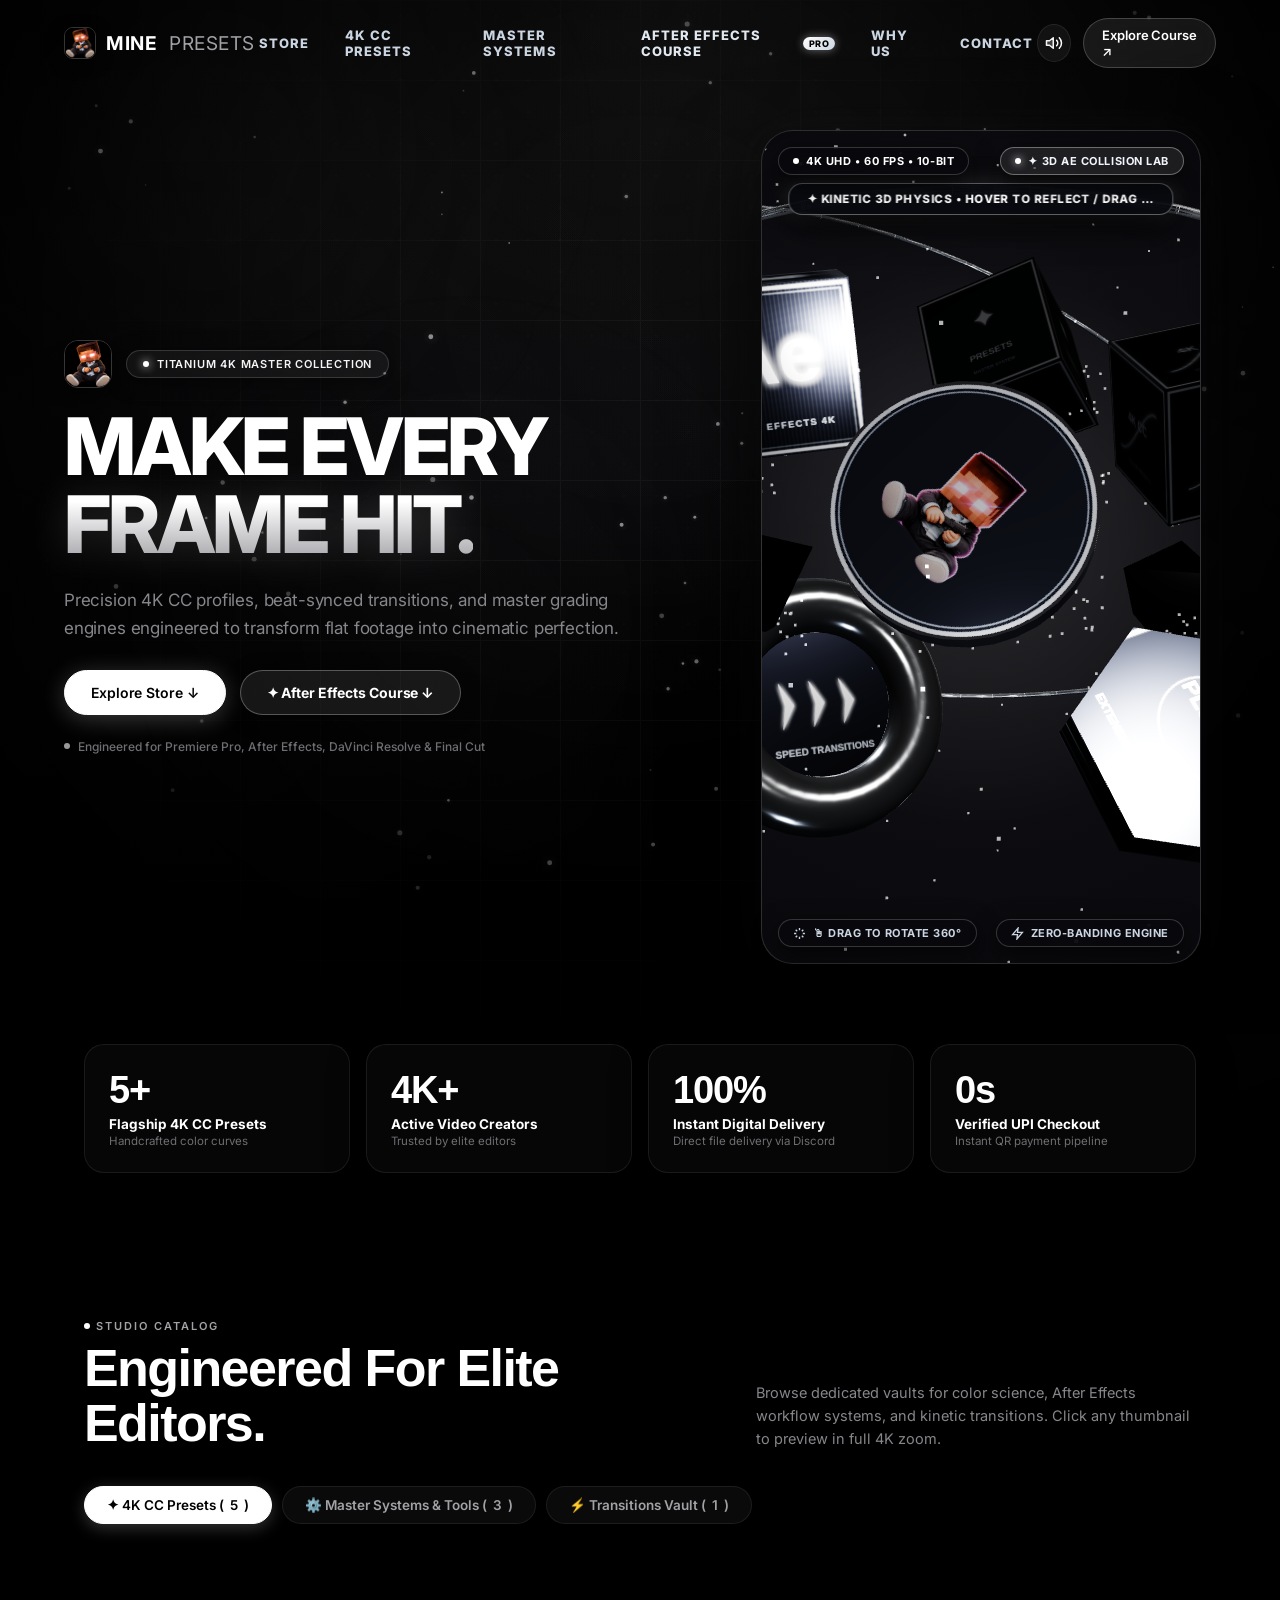
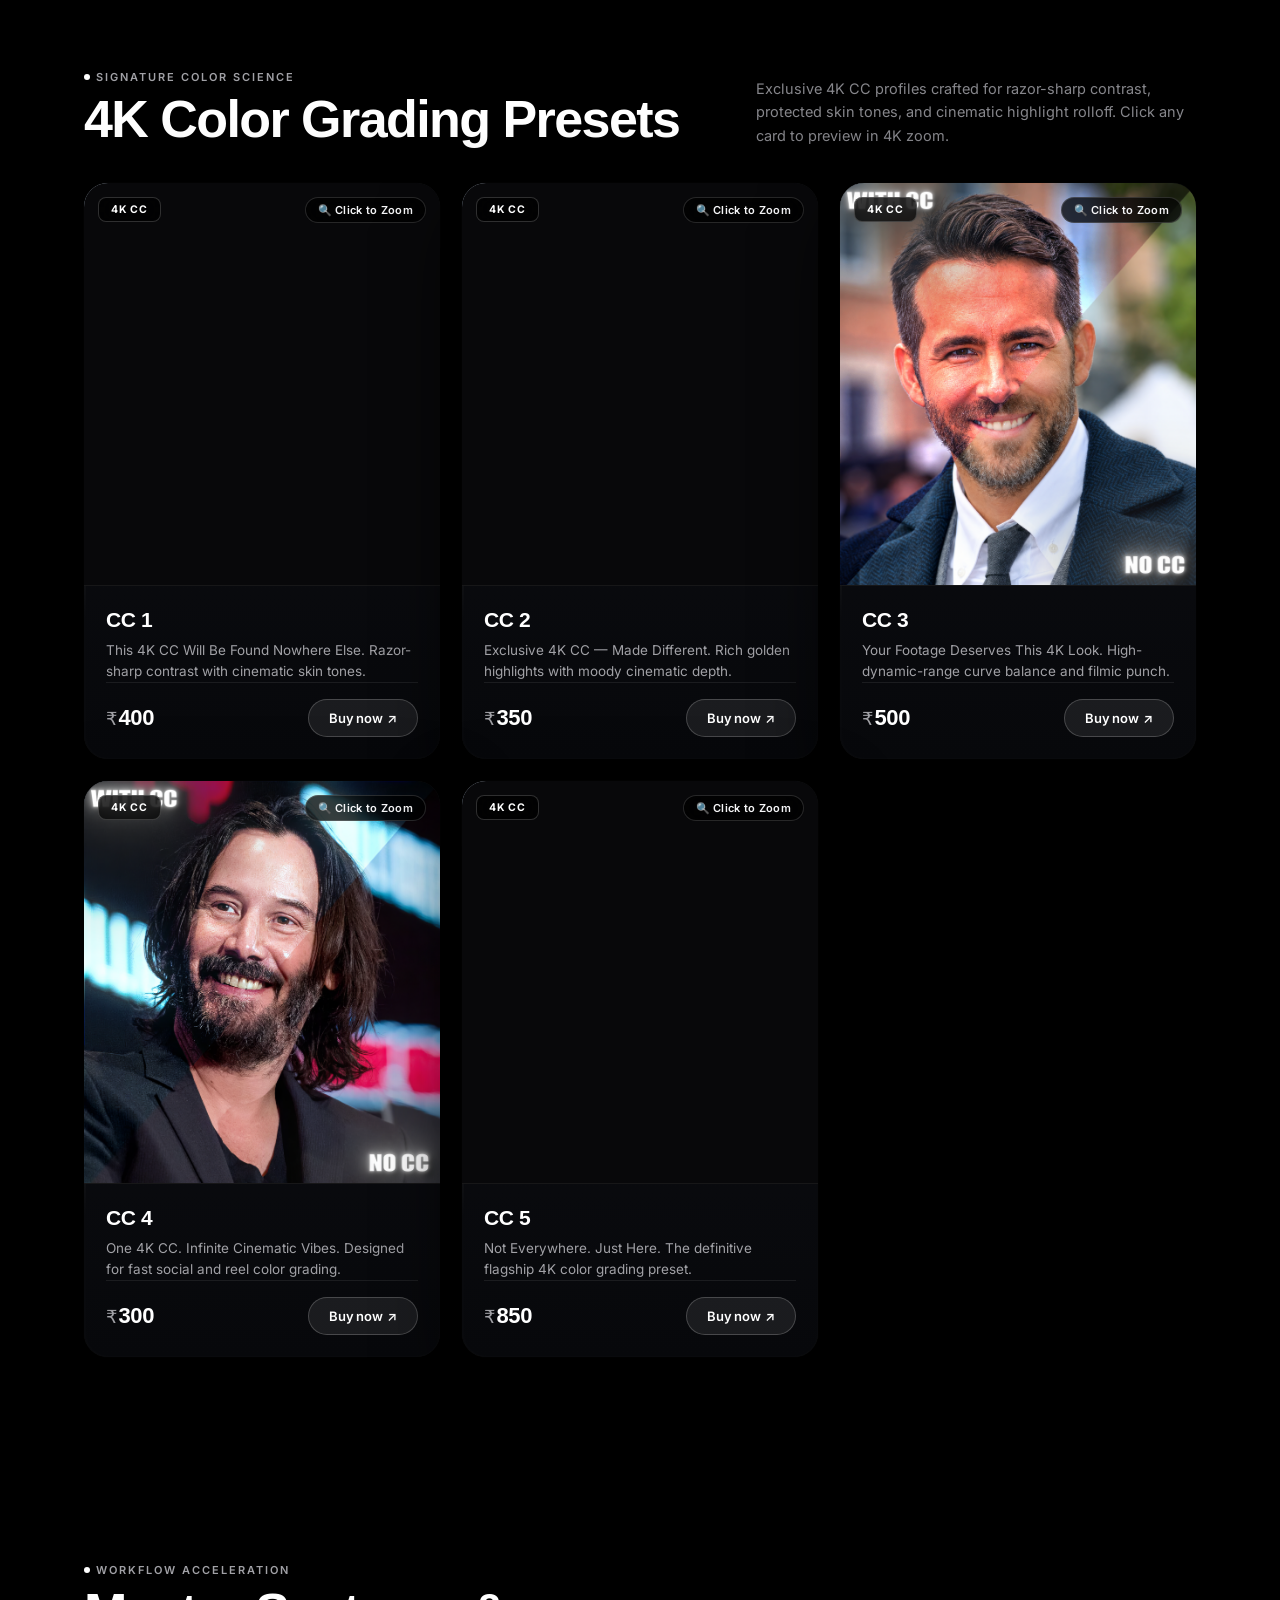
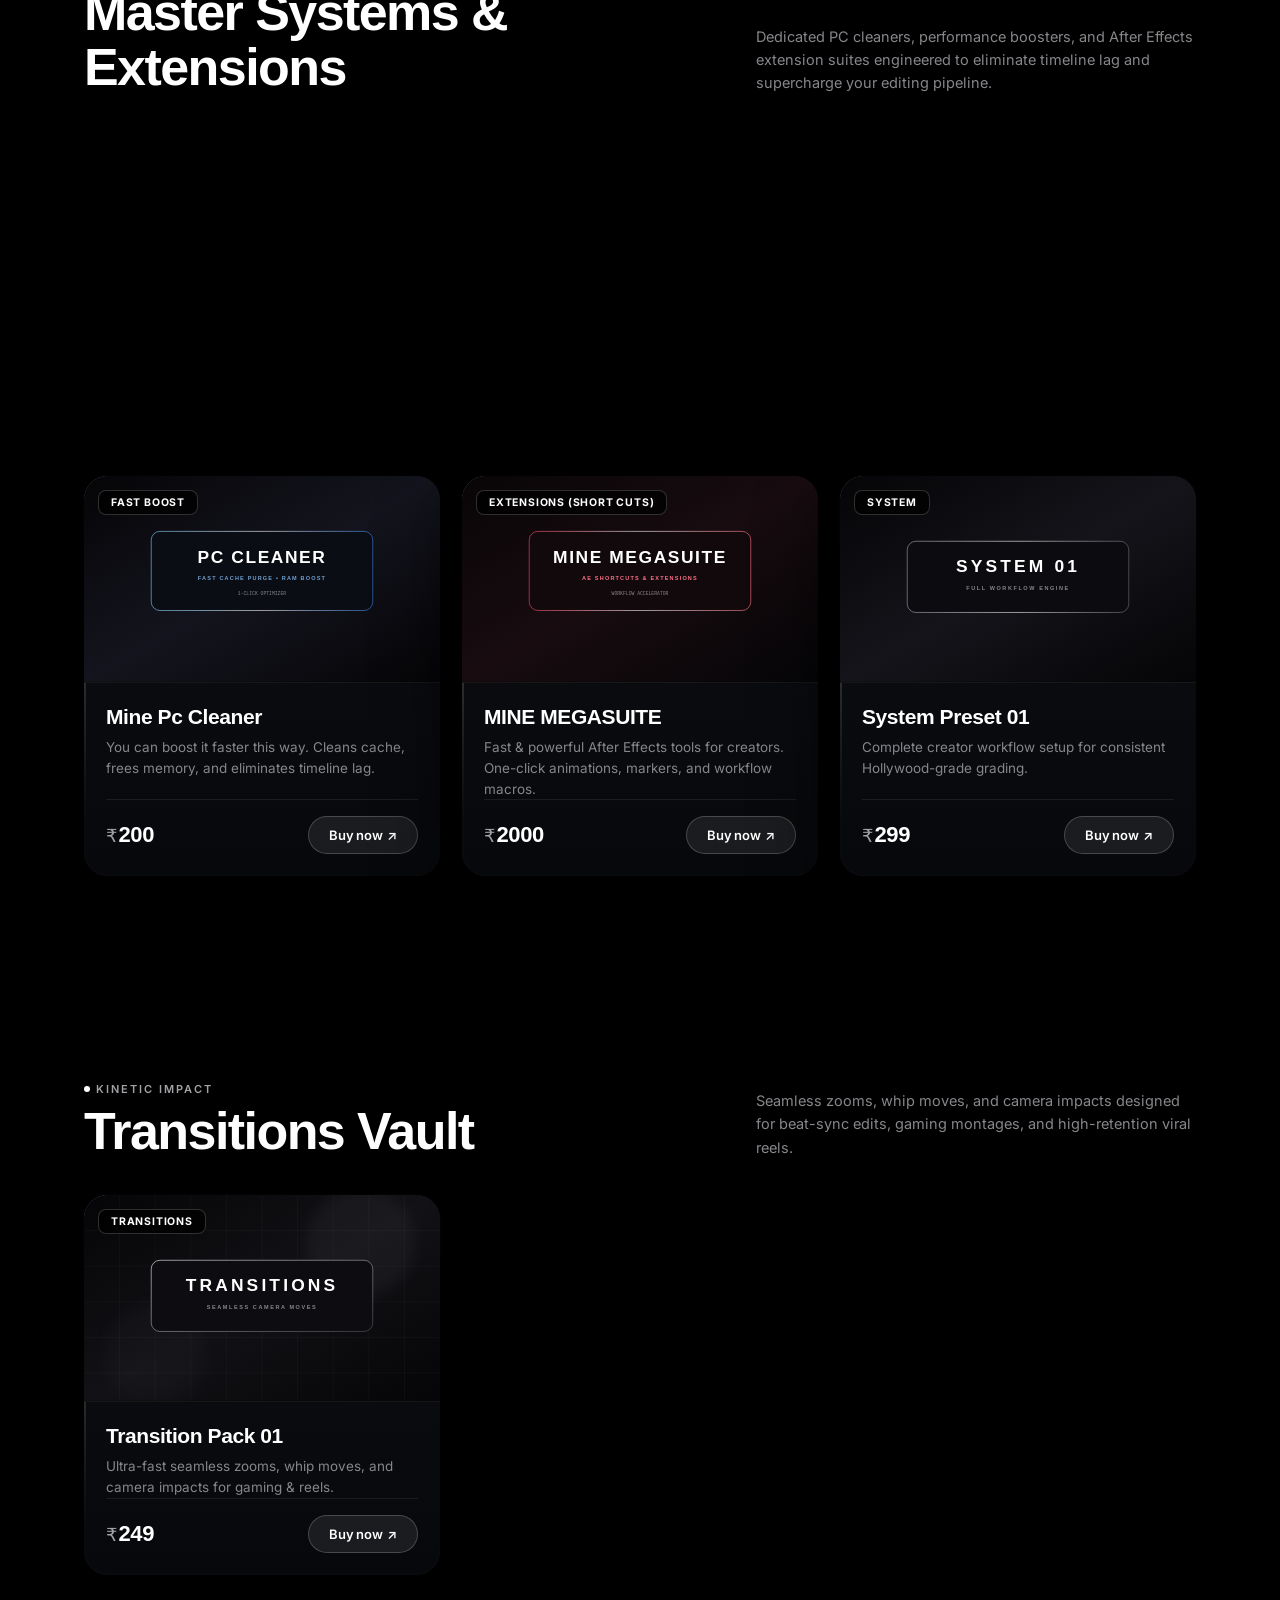
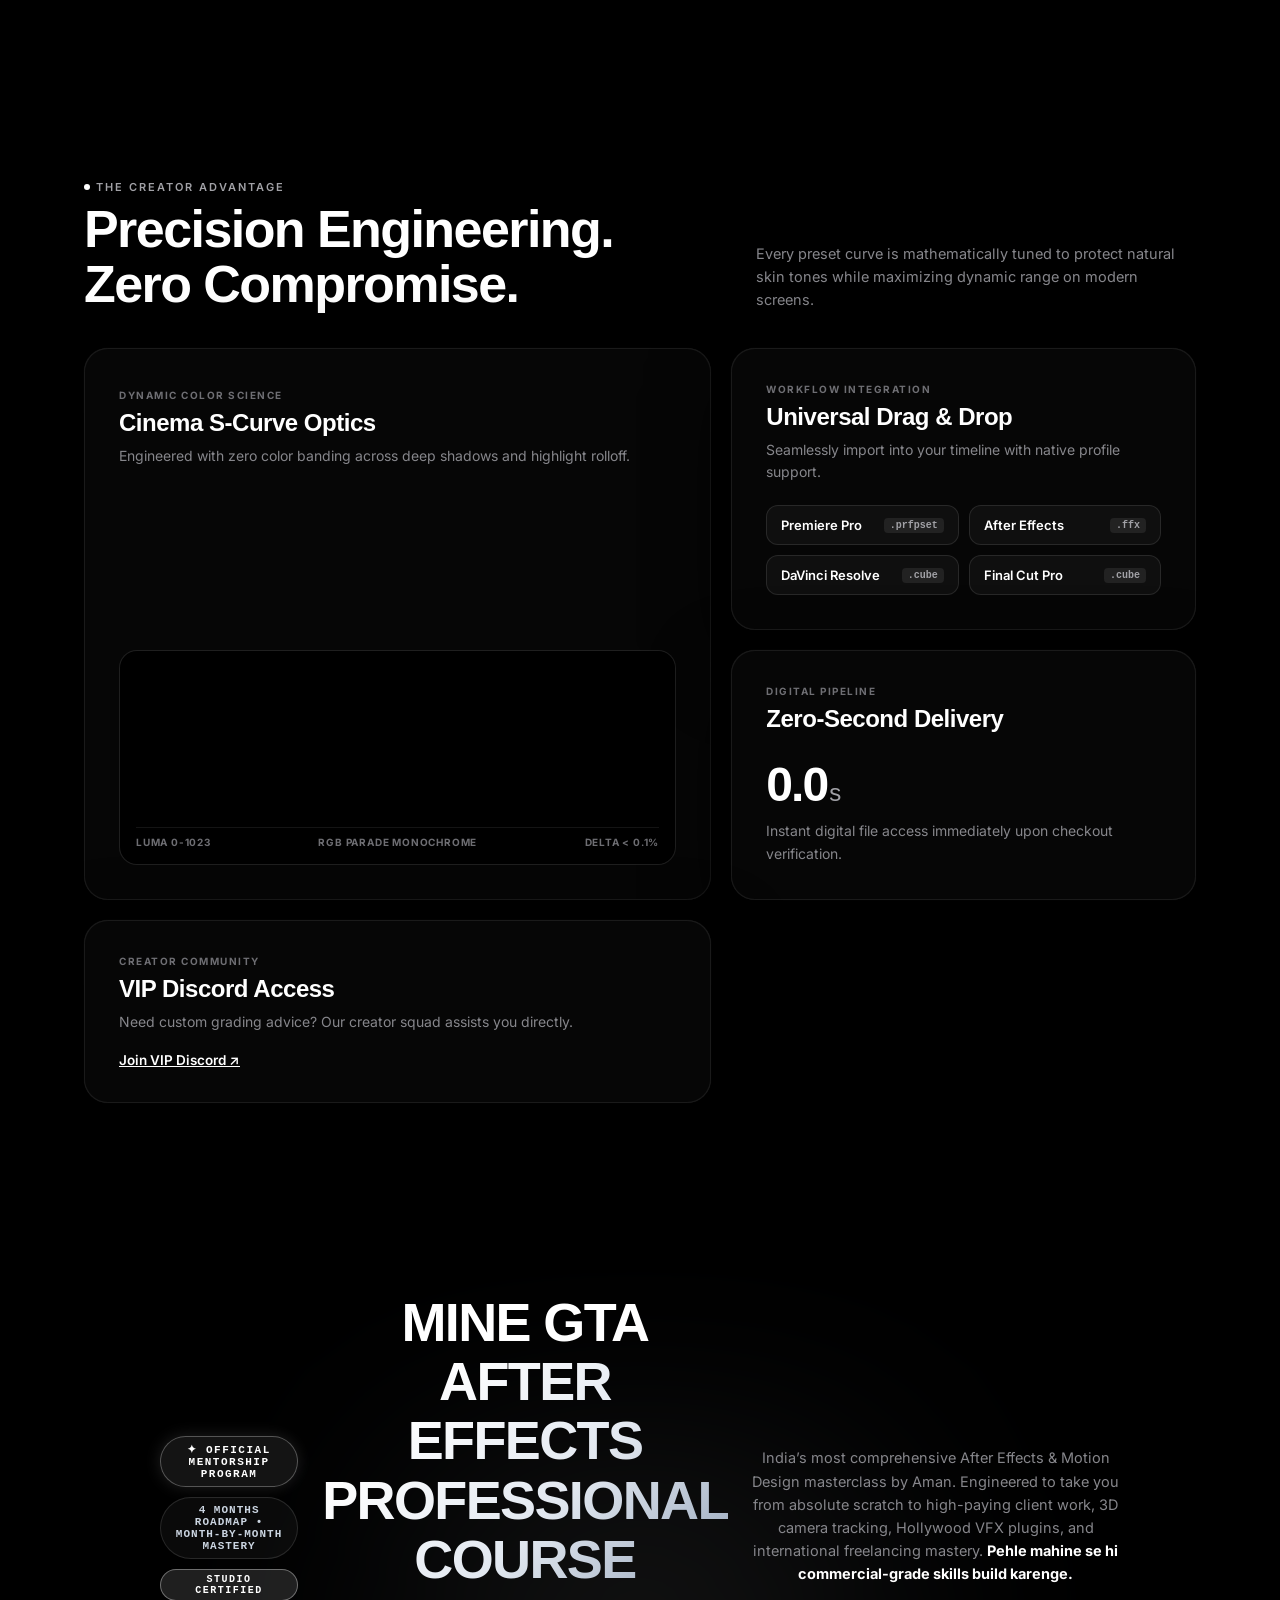
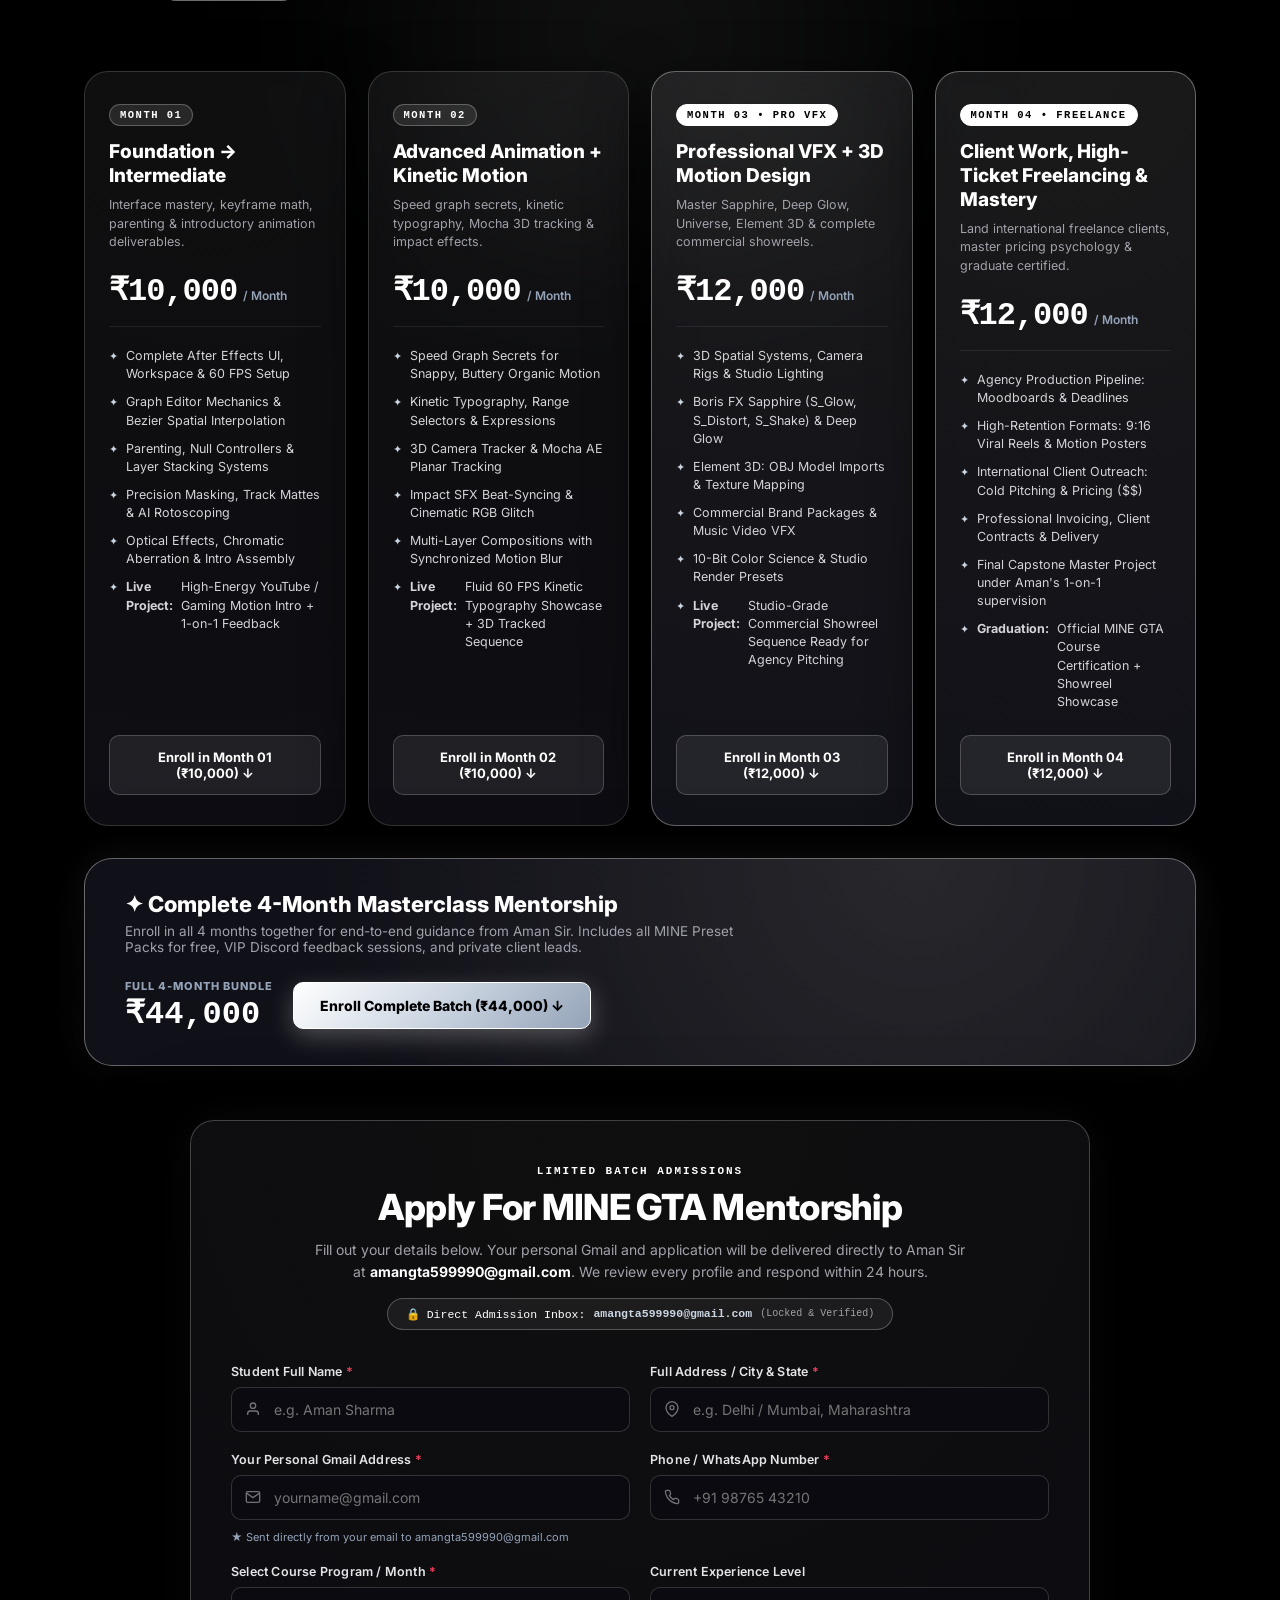
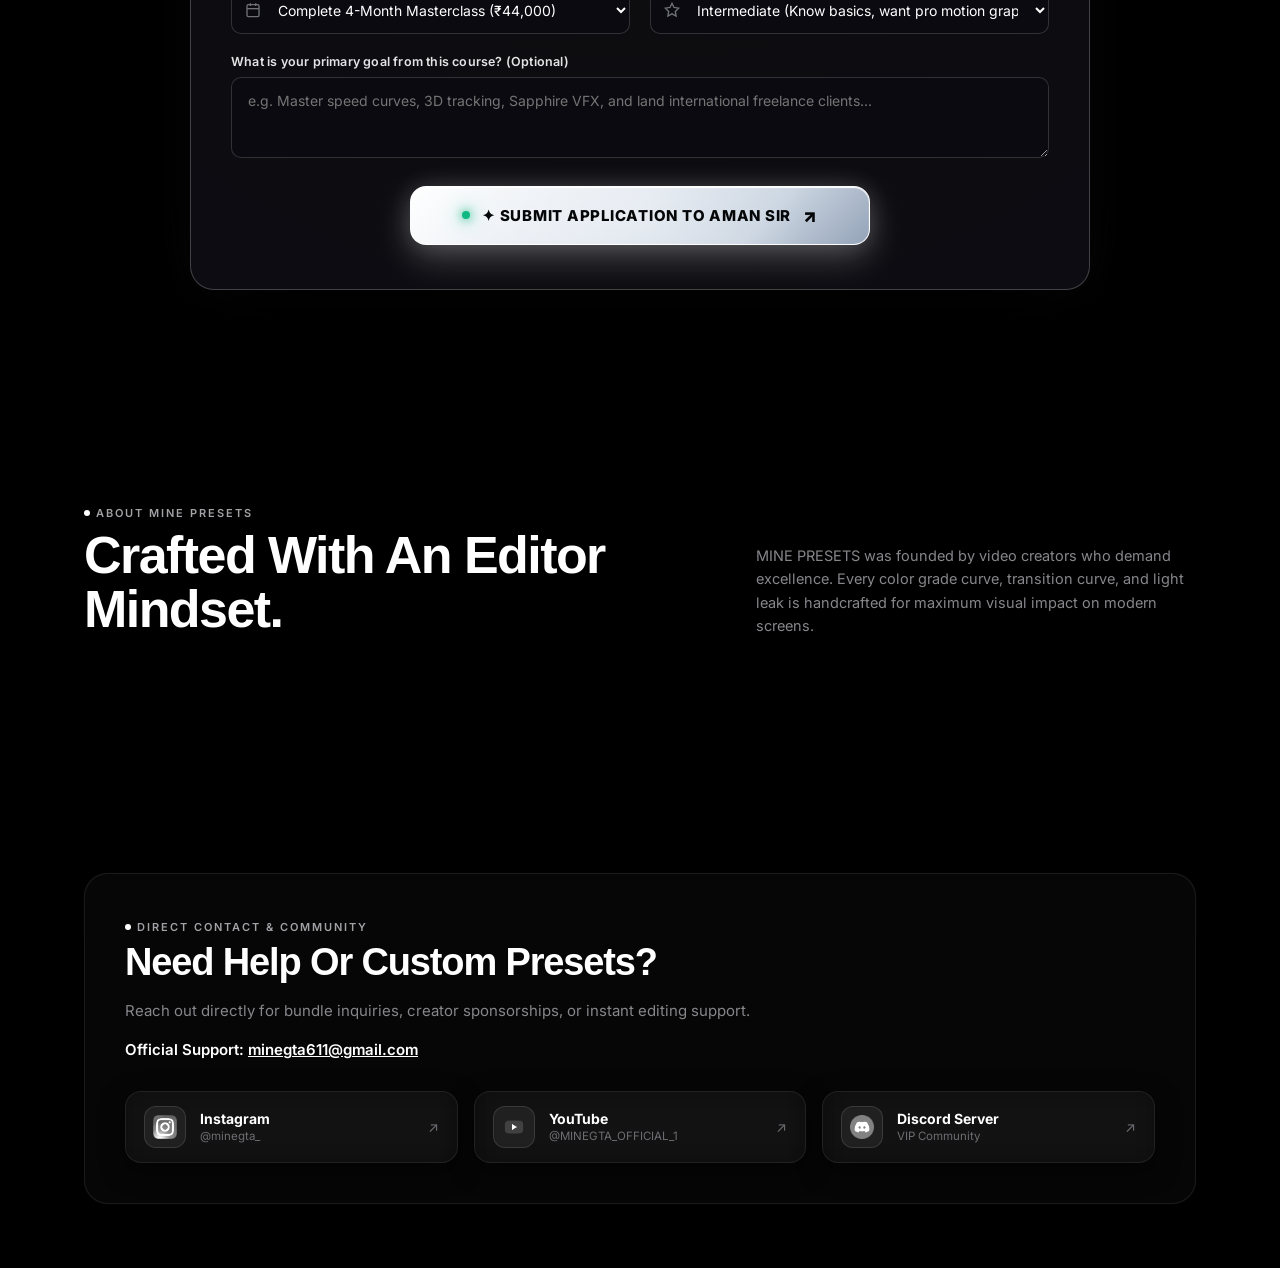
==== commit c07072f0: "Update website" ====
--- a/index.html
+++ b/index.html
@@ -37,6 +37,7 @@
     <div class="links">
       <a href="#store">STORE</a>
       <a href="#store-cc">4K CC PRESETS</a>
+      <a href="#store-motion" id="navMotionLink" style="display: none;">MOTION GRAPHICS</a>
       <a href="#store-systems">MASTER SYSTEMS</a>
       <a href="#course" class="nav-gta-link">AFTER EFFECTS COURSE <span class="nav-hot-badge">PRO</span></a>
       <a href="#why">WHY US</a>
@@ -165,6 +166,7 @@
   <!-- Category Quick Jump Navigation -->
   <div class="store-category-nav">
     <a href="#store-cc" class="store-nav-pill active">✦ 4K CC Presets (<span id="countCCNav">5</span>)</a>
+    <a href="#store-motion" class="store-nav-pill" id="pillMotionLink" style="display: none;">🎬 Motion Graphics (<span id="countMotionNav">0</span>)</a>
     <a href="#store-systems" class="store-nav-pill">⚙️ Master Systems &amp; Tools (<span id="countSysNav">2</span>)</a>
     <a href="#store-transitions" class="store-nav-pill">⚡ Transitions Vault (<span id="countTransNav">1</span>)</a>
   </div>
@@ -270,6 +272,21 @@
         </div>
       </div>
     </article>
+  </div>
+</section>
+
+<!-- SECTION: MOTION GRAPHICS & VIDEO VAULT -->
+<section class="section reveal" id="store-motion" style="padding-top: 20px; display: none;">
+  <div class="section-head">
+    <div>
+      <div class="eyebrow">Visual Effects &amp; Animation</div>
+      <h2>Motion Graphics &amp; Video Vault</h2>
+    </div>
+    <p>High-energy animations, typography packs, background loops, and cinematic motion graphics. Hover any card for live video preview, or click for full 4K inspection.</p>
+  </div>
+
+  <div class="products products-motion" id="productsMotion">
+    <!-- Rendered dynamically from Store Catalog -->
   </div>
 </section>
 
@@ -716,14 +733,15 @@
   </div>
 </footer>
 
-<!-- 4K CC ZOOM LIGHTBOX -->
-<div class="cc-lightbox" id="ccLightbox" aria-hidden="true" role="dialog" aria-label="CC Image Preview Lightbox">
+<!-- 4K CC ZOOM & VIDEO LIGHTBOX -->
+<div class="cc-lightbox" id="ccLightbox" aria-hidden="true" role="dialog" aria-label="CC Image &amp; Video Preview Lightbox">
   <div class="cc-lightbox-frame">
     <button class="cc-lightbox-close" id="ccLightboxClose" aria-label="Close Preview">×</button>
     <button class="cc-lightbox-nav prev" id="ccLightboxPrev" aria-label="Previous Preview">‹</button>
     <button class="cc-lightbox-nav next" id="ccLightboxNext" aria-label="Next Preview">›</button>
     
     <img id="ccLightboxImage" src="" alt="4K CC Preview">
+    <video id="ccLightboxVideo" controls playsinline loop style="display:none;" class="lightbox-video"></video>
     <div class="cc-lightbox-label" id="ccLightboxLabel">CC 1 OF 5 — CLICK TO ZOOM — ESC TO CLOSE</div>
   </div>
 </div>
@@ -941,14 +959,14 @@
         <!-- ADD NEW PRESET FORM DRAWER -->
         <div class="admin-add-form-wrap" id="adminAddFormWrap" style="display:none;">
           <div class="add-form-header">
-            <h4>Upload &amp; Publish New CC Preset</h4>
+            <h4>Upload &amp; Publish New Preset / Asset</h4>
             <button class="add-form-close" id="closeAddPresetBtn" type="button">×</button>
           </div>
           <form id="newPresetForm" class="admin-form-grid" onsubmit="return false;">
             <div class="form-col">
               <div class="auth-field">
-                <label for="newPresetName">Preset Name / Title *</label>
-                <input type="text" id="newPresetName" placeholder="e.g. CC 6 — Titanium Pro" required>
+                <label for="newPresetName">Preset / Asset Name *</label>
+                <input type="text" id="newPresetName" placeholder="e.g. CC 6 — Titanium Pro or Kinetic Motion Title" required>
               </div>
               <div class="auth-row-2">
                 <div class="auth-field">
@@ -959,6 +977,7 @@
                   <label for="newPresetCategory">Category *</label>
                   <select id="newPresetCategory">
                     <option value="cc">4K CC Preset</option>
+                    <option value="motion">🎬 Motion Graphics &amp; VFX</option>
                     <option value="transition">Transitions</option>
                     <option value="system">Master System</option>
                   </select>
@@ -966,28 +985,43 @@
               </div>
               <div class="auth-field">
                 <label for="newPresetTag">Tag Badge Text</label>
-                <input type="text" id="newPresetTag" placeholder="e.g. 4K CC, VIP DROP, NEW">
+                <input type="text" id="newPresetTag" placeholder="e.g. 4K CC, MOTION VFX, VIP DROP">
               </div>
               <div class="auth-field">
                 <label for="newPresetDesc">Cinematic Tagline / Description *</label>
-                <textarea id="newPresetDesc" rows="3" placeholder="Describe the grading style, highlights, mood..." required></textarea>
+                <textarea id="newPresetDesc" rows="3" placeholder="Describe grading style, animation dynamics, highlights, mood..." required></textarea>
               </div>
             </div>
             
             <div class="form-col">
+              <!-- Video Preview Section -->
               <div class="auth-field">
-                <label>Preset Image / Thumbnail *</label>
+                <label>Video Preview (MP4 / WebM / Reel) <span style="font-size:10px; color:#a1a1aa; font-weight:normal;">— For CC &amp; Motion Previews</span></label>
+                <div class="admin-upload-zone admin-video-upload-zone" id="adminVideoUploadZone">
+                  <input type="file" id="newPresetVideoFile" accept="video/mp4,video/webm,video/ogg,video/quicktime" class="admin-file-input">
+                  <div class="upload-zone-content">
+                    <svg viewBox="0 0 24 24" width="28" height="28" fill="none" stroke="currentColor" stroke-width="1.8"><polygon points="23 7 16 12 23 17 23 7"></polygon><rect x="1" y="5" width="15" height="14" rx="2" ry="2"></rect></svg>
+                    <span>Click or Drag Video File Here</span>
+                    <span class="upload-sub">Supports MP4, WebM, MOV (Auto-captures 4K thumbnail &amp; enables hover preview)</span>
+                  </div>
+                </div>
+                <div class="video-upload-status" id="videoUploadStatus" style="display:none;"></div>
+                <input type="text" id="newPresetVideoUrl" placeholder="OR enter local path / URL: e.g. My editing cc priview/preview.mp4">
+              </div>
+
+              <!-- Cover Image / Thumbnail Section -->
+              <div class="auth-field" style="margin-top: 12px;">
+                <label>Preset Cover Image / Thumbnail <span style="font-size:10px; color:#a1a1aa; font-weight:normal;">(Auto-extracted if video uploaded)</span></label>
                 <div class="admin-upload-zone" id="adminUploadZone">
                   <input type="file" id="newPresetFile" accept="image/*" class="admin-file-input">
                   <div class="upload-zone-content">
-                    <svg viewBox="0 0 24 24" width="30" height="30" fill="none" stroke="currentColor" stroke-width="1.8"><rect x="3" y="3" width="18" height="18" rx="2" ry="2"></rect><circle cx="8.5" cy="8.5" r="1.5"></circle><polyline points="21 15 16 10 5 21"></polyline></svg>
-                    <span>Click or Drag Image File Here</span>
+                    <svg viewBox="0 0 24 24" width="24" height="24" fill="none" stroke="currentColor" stroke-width="1.8"><rect x="3" y="3" width="18" height="18" rx="2" ry="2"></rect><circle cx="8.5" cy="8.5" r="1.5"></circle><polyline points="21 15 16 10 5 21"></polyline></svg>
+                    <span>Click or Drag Custom Cover Image</span>
                     <span class="upload-sub">Supports PNG, JPG, WEBP (Auto-optimized to 4K)</span>
                   </div>
                 </div>
                 <div class="upload-compression-status" id="uploadCompressionStatus" style="display:none;"></div>
-                <div class="or-divider"><span>OR ENTER LOCAL IMAGE PATH / URL</span></div>
-                <input type="text" id="newPresetImgUrl" placeholder="e.g. images/Mine-cc1_.png">
+                <input type="text" id="newPresetImgUrl" placeholder="OR enter cover path: e.g. images/Mine-cc1_.png">
               </div>
 
               <!-- Live Card Preview -->
@@ -996,7 +1030,9 @@
                 <div class="admin-mini-preview" id="adminCardPreview">
                   <div class="mini-thumb">
                     <img id="previewImg" src="images/Mine-cc1_.png" alt="Preview">
+                    <video id="previewVideo" src="" style="display:none; width:100%; height:100%; object-fit:cover;" muted loop playsinline></video>
                     <span class="mini-tag" id="previewTag">4K CC</span>
+                    <span class="mini-video-badge" id="previewVideoBadge" style="display:none;">▶ VIDEO</span>
                   </div>
                   <div class="mini-body">
                     <h5 id="previewTitle">Preset Title</h5>
@@ -1011,7 +1047,7 @@
             </div>
             
             <div class="form-full-row">
-              <button type="submit" class="btn-admin-cta full-w" id="publishPresetBtn">Publish Preset to Live Website 🚀</button>
+              <button type="submit" class="btn-admin-cta full-w" id="publishPresetBtn">Publish Preset / Asset to Live Website 🚀</button>
             </div>
           </form>
         </div>
@@ -1019,6 +1055,36 @@
         <!-- Catalog List Table -->
         <div class="admin-catalog-list" id="adminCatalogList">
           <!-- Rendered dynamically -->
+        </div>
+
+        <!-- ATTACH VIDEO MODAL (STRICTLY INSIDE ADMIN PORTAL) -->
+        <div class="modal" id="attachVideoModal" role="dialog" aria-modal="true" aria-label="Attach Preview Video">
+          <div class="modal-box" style="max-width: 520px;">
+            <button class="modal-close" id="closeAttachVideoModal" aria-label="Close">×</button>
+            <div class="eyebrow">Owner Security Gateway</div>
+            <h3 id="attachVideoItemTitle">Attach Video Preview</h3>
+            <p class="modal-sub">Upload a video preview file or enter local video file path / URL.</p>
+
+            <div class="auth-field" style="margin-top: 16px;">
+              <label>Upload Video File (MP4, WebM, MOV)</label>
+              <div class="admin-upload-zone admin-video-upload-zone" id="editVideoUploadZone">
+                <input type="file" id="editItemVideoFile" accept="video/mp4,video/webm,video/ogg,video/quicktime" class="admin-file-input">
+                <div class="upload-zone-content">
+                  <svg viewBox="0 0 24 24" width="28" height="28" fill="none" stroke="currentColor" stroke-width="1.8"><polygon points="23 7 16 12 23 17 23 7"></polygon><rect x="1" y="5" width="15" height="14" rx="2" ry="2"></rect></svg>
+                  <span>Select Video File from Computer</span>
+                  <span class="upload-sub">Stored in browser media vault for store preview</span>
+                </div>
+              </div>
+              <div class="video-upload-status" id="editVideoUploadStatus" style="display:none;"></div>
+              <div class="or-divider"><span>OR ENTER LOCAL PATH / URL</span></div>
+              <input type="text" id="editItemVideoUrl" placeholder="e.g. My editing cc priview/cc1.mp4 or cc_preset_1.mp4">
+            </div>
+
+            <div style="display: flex; gap: 10px; margin-top: 20px;">
+              <button type="button" class="btn-admin-cta" id="saveItemVideoBtn" style="flex: 1;">Save Video Preview ✓</button>
+              <button type="button" class="btn-sm-danger" id="removeItemVideoBtn" style="display:none;">Remove Video</button>
+            </div>
+          </div>
         </div>
       </div>
 
--- a/style.css
+++ b/style.css
@@ -4086,3 +4086,166 @@
   border: 1px solid rgba(239, 68, 68, 0.4);
   color: #fca5a5;
 }
+
+/* ==========================================================================
+   VIDEO PREVIEWS, HOVER PLAYBACK & ADMIN VIDEO UPLOADER
+   ========================================================================== */
+.thumb.has-video {
+  position: relative;
+  cursor: pointer;
+  background: #000000;
+}
+.card-video-preview {
+  position: absolute;
+  inset: 0;
+  width: 100%;
+  height: 100%;
+  object-fit: cover;
+  opacity: 0;
+  transition: opacity 0.35s ease;
+  z-index: 2;
+  pointer-events: none;
+}
+.card.has-video:hover .card-video-preview {
+  opacity: 1;
+}
+.card.has-video:hover .card-poster-img {
+  opacity: 0.15;
+}
+.card-poster-img {
+  transition: opacity 0.35s ease;
+  display: block;
+  width: 100%;
+  height: auto;
+}
+.video-badge {
+  position: absolute;
+  top: 14px;
+  right: 14px;
+  padding: 5px 12px;
+  background: rgba(0, 0, 0, 0.85);
+  backdrop-filter: blur(12px);
+  border: 1px solid rgba(56, 189, 248, 0.4);
+  border-radius: var(--radius-pill);
+  font-size: 10px;
+  font-weight: 700;
+  color: #38bdf8;
+  letter-spacing: 0.8px;
+  display: inline-flex;
+  align-items: center;
+  gap: 5px;
+  z-index: 4;
+  pointer-events: none;
+  text-transform: uppercase;
+  box-shadow: 0 4px 12px rgba(0, 0, 0, 0.6);
+}
+.card-video-play-btn {
+  position: absolute;
+  top: 50%;
+  left: 50%;
+  transform: translate(-50%, -50%) scale(0.95);
+  width: 52px;
+  height: 52px;
+  border-radius: 50%;
+  background: rgba(8, 9, 14, 0.82);
+  border: 1.5px solid rgba(255, 255, 255, 0.4);
+  backdrop-filter: blur(12px);
+  display: grid;
+  place-items: center;
+  color: #ffffff;
+  z-index: 3;
+  transition: all 0.3s var(--ease-spring);
+  box-shadow: 0 10px 30px rgba(0, 0, 0, 0.8), 0 0 20px rgba(56, 189, 248, 0.2);
+  pointer-events: none;
+}
+.card.has-video:hover .card-video-play-btn {
+  transform: translate(-50%, -50%) scale(1.08);
+  background: #ffffff;
+  color: #000000;
+  border-color: #ffffff;
+  opacity: 0.95;
+}
+.card.has-video:hover .card-video-play-btn svg {
+  fill: #000000;
+}
+.lightbox-video {
+  display: block;
+  max-width: min(92vw, 1194px);
+  max-height: 85vh;
+  width: auto;
+  height: auto;
+  border-radius: 21px;
+  background: #000000;
+  outline: none;
+  box-shadow: 0 20px 60px rgba(0, 0, 0, 0.95);
+}
+.admin-video-upload-zone {
+  border-color: rgba(56, 189, 248, 0.3);
+  background: rgba(56, 189, 248, 0.02);
+}
+.admin-video-upload-zone:hover {
+  border-color: rgba(56, 189, 248, 0.6);
+  background: rgba(56, 189, 248, 0.06);
+}
+.video-upload-status {
+  padding: 8px 12px;
+  background: rgba(56, 189, 248, 0.12);
+  border: 1px solid rgba(56, 189, 248, 0.35);
+  border-radius: 8px;
+  color: #7dd3fc;
+  font-size: 11.5px;
+  font-weight: 600;
+  margin-bottom: 10px;
+  display: flex;
+  align-items: center;
+  justify-content: space-between;
+  gap: 8px;
+}
+.video-upload-status .btn-clear-vid {
+  background: transparent;
+  border: none;
+  color: #f87171;
+  font-size: 15px;
+  cursor: pointer;
+  padding: 0 4px;
+}
+.badge-has-video {
+  font-size: 9.5px;
+  font-weight: 700;
+  padding: 2px 8px;
+  border-radius: var(--radius-pill);
+  background: rgba(56, 189, 248, 0.15);
+  border: 1px solid rgba(56, 189, 248, 0.4);
+  color: #38bdf8;
+  display: inline-flex;
+  align-items: center;
+  gap: 4px;
+}
+.btn-item-video-action {
+  padding: 6px 12px;
+  border-radius: var(--radius-pill);
+  background: rgba(255, 255, 255, 0.08);
+  border: 1px solid rgba(255, 255, 255, 0.2);
+  color: #ffffff;
+  font-size: 11.5px;
+  font-weight: 600;
+  cursor: pointer;
+  transition: all 0.2s ease;
+  white-space: nowrap;
+}
+.btn-item-video-action:hover {
+  background: rgba(56, 189, 248, 0.2);
+  border-color: rgba(56, 189, 248, 0.5);
+  color: #ffffff;
+}
+.mini-video-badge {
+  position: absolute;
+  bottom: 3px;
+  right: 3px;
+  padding: 1px 4px;
+  font-size: 7.5px;
+  font-weight: 800;
+  border-radius: 3px;
+  background: #0284c7;
+  color: #ffffff;
+}
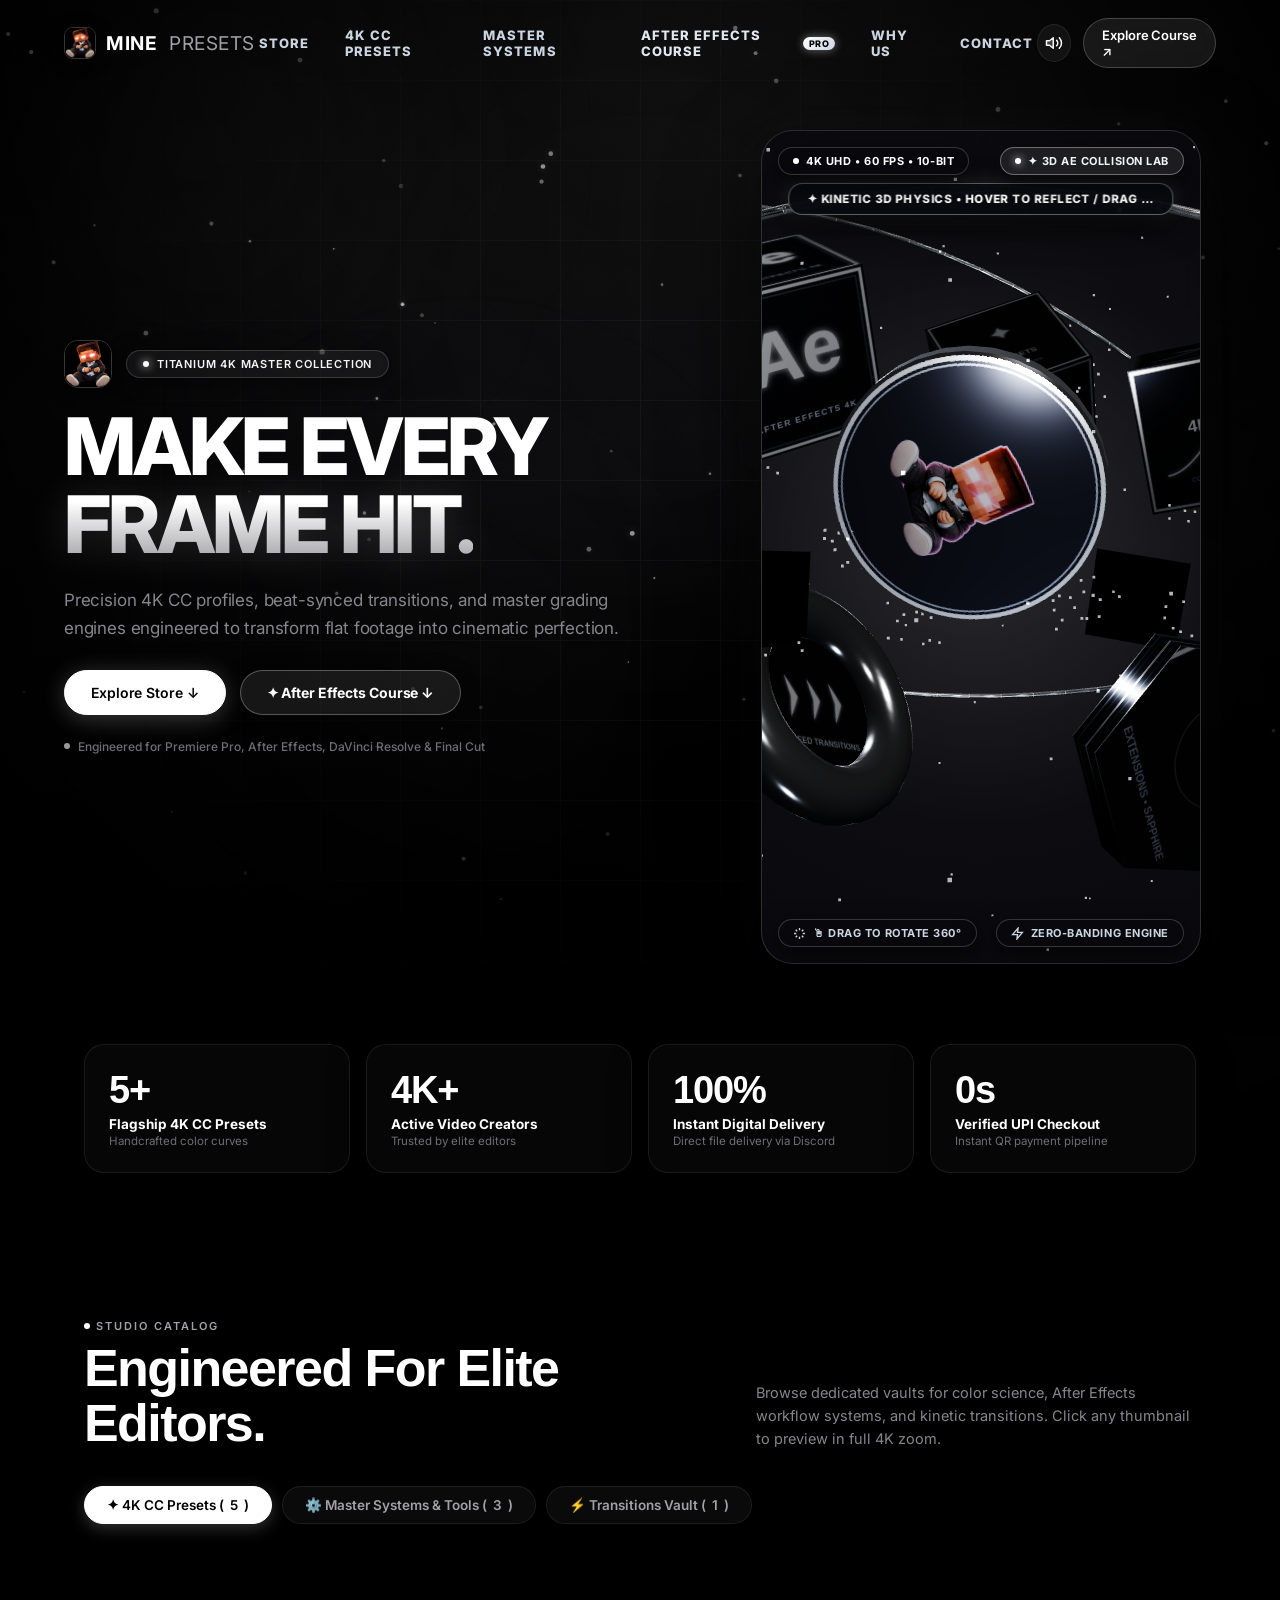
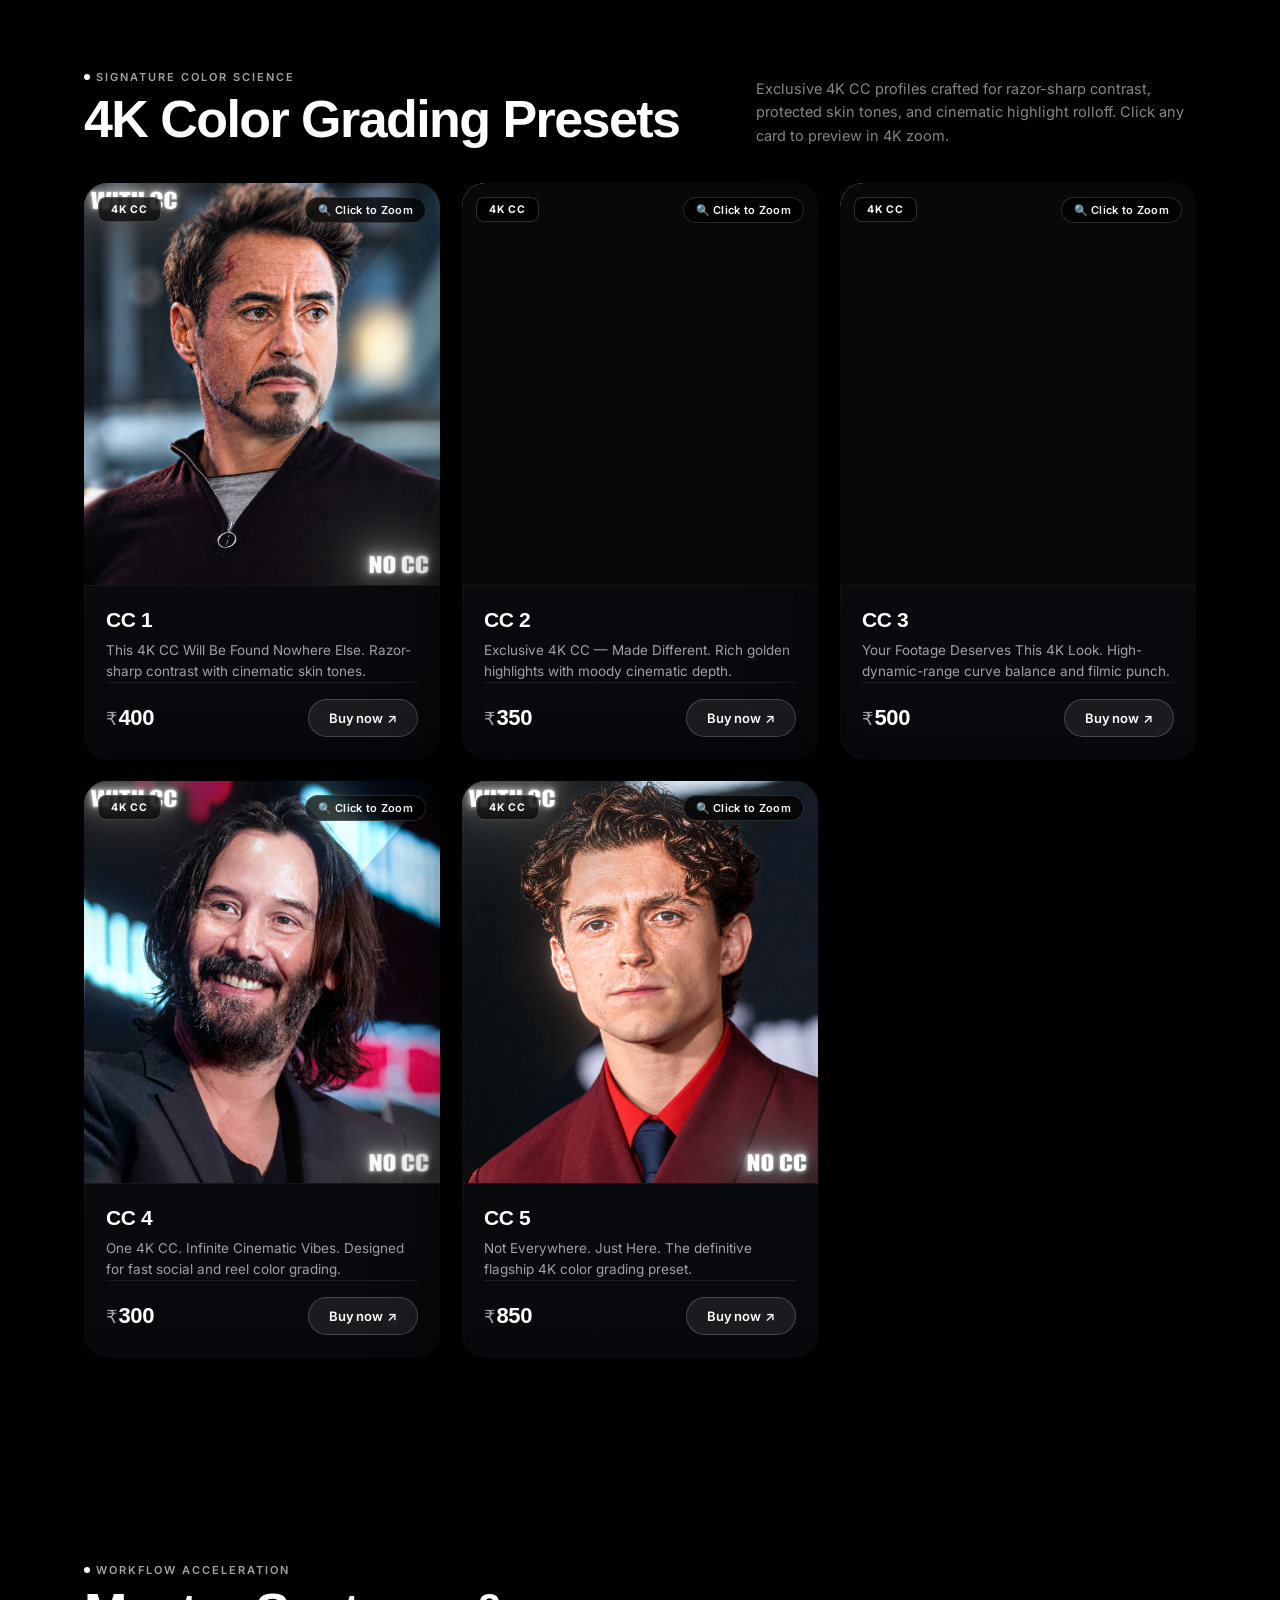
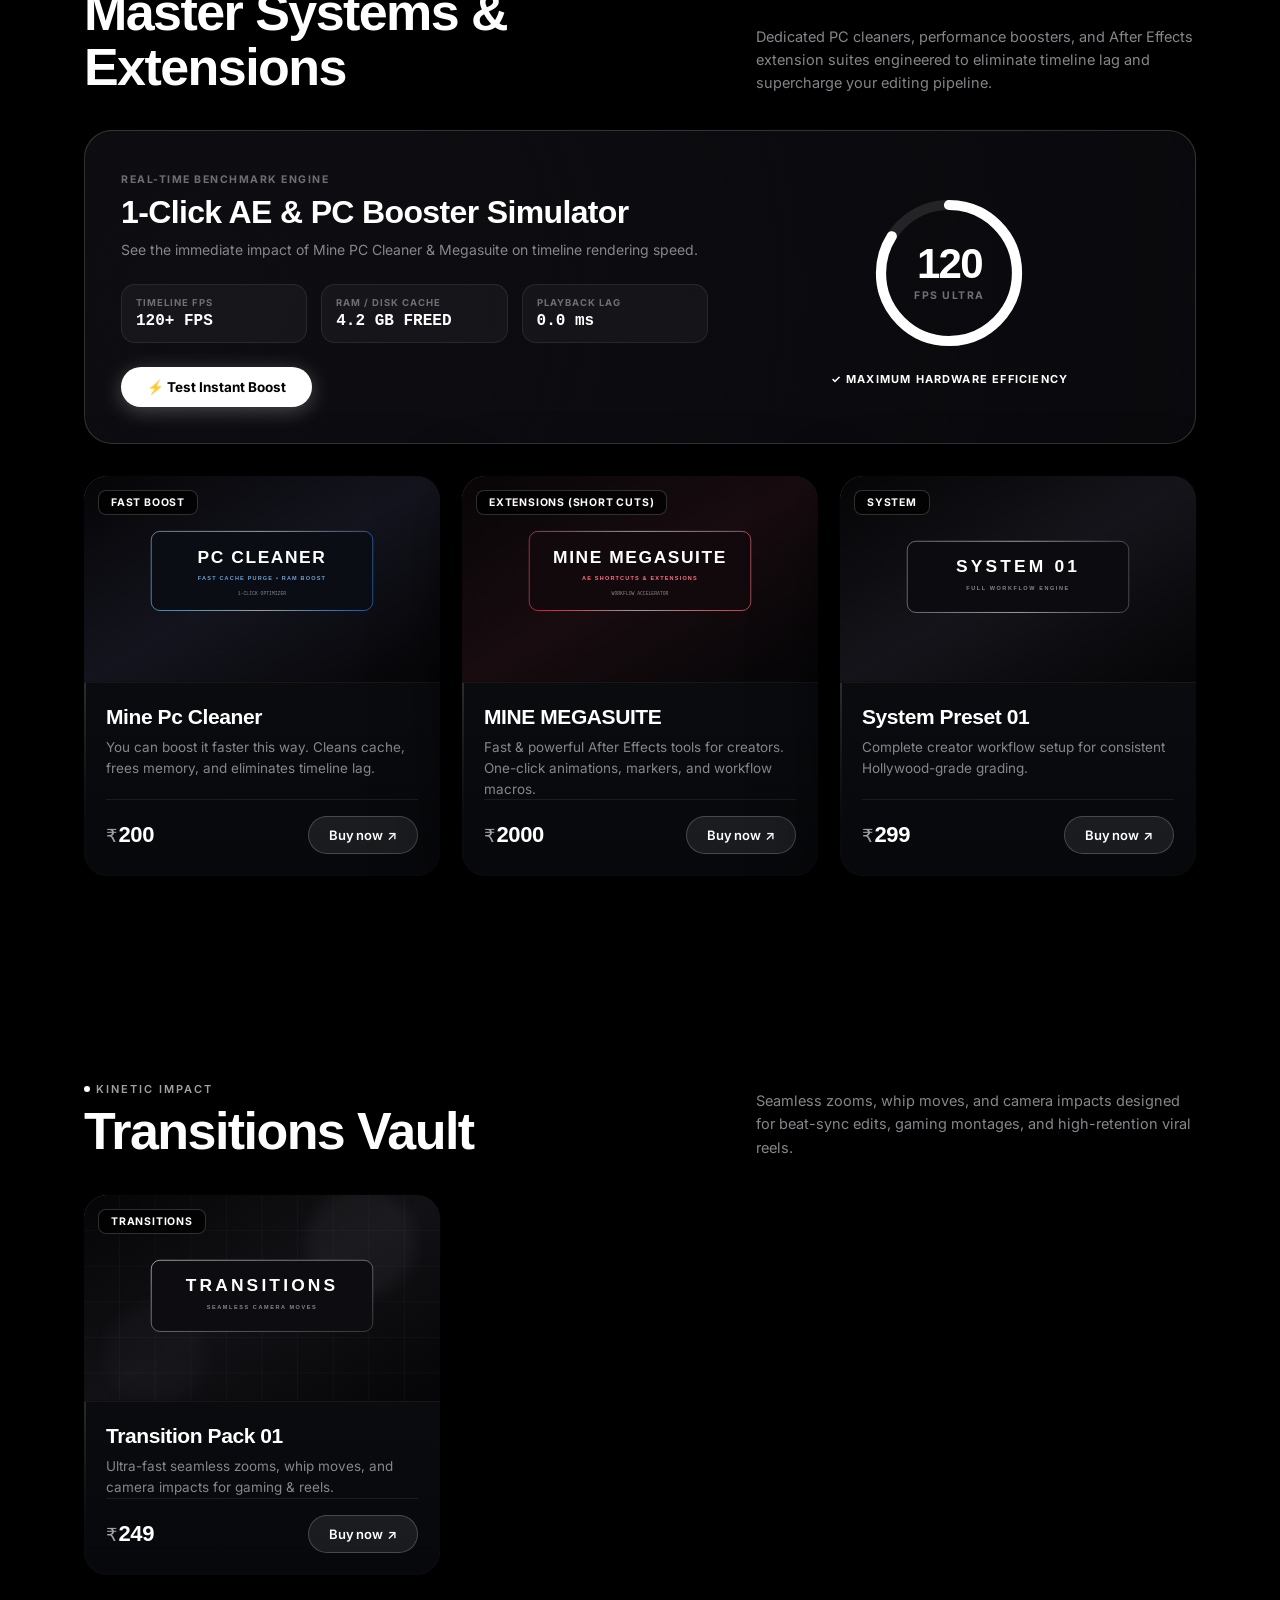
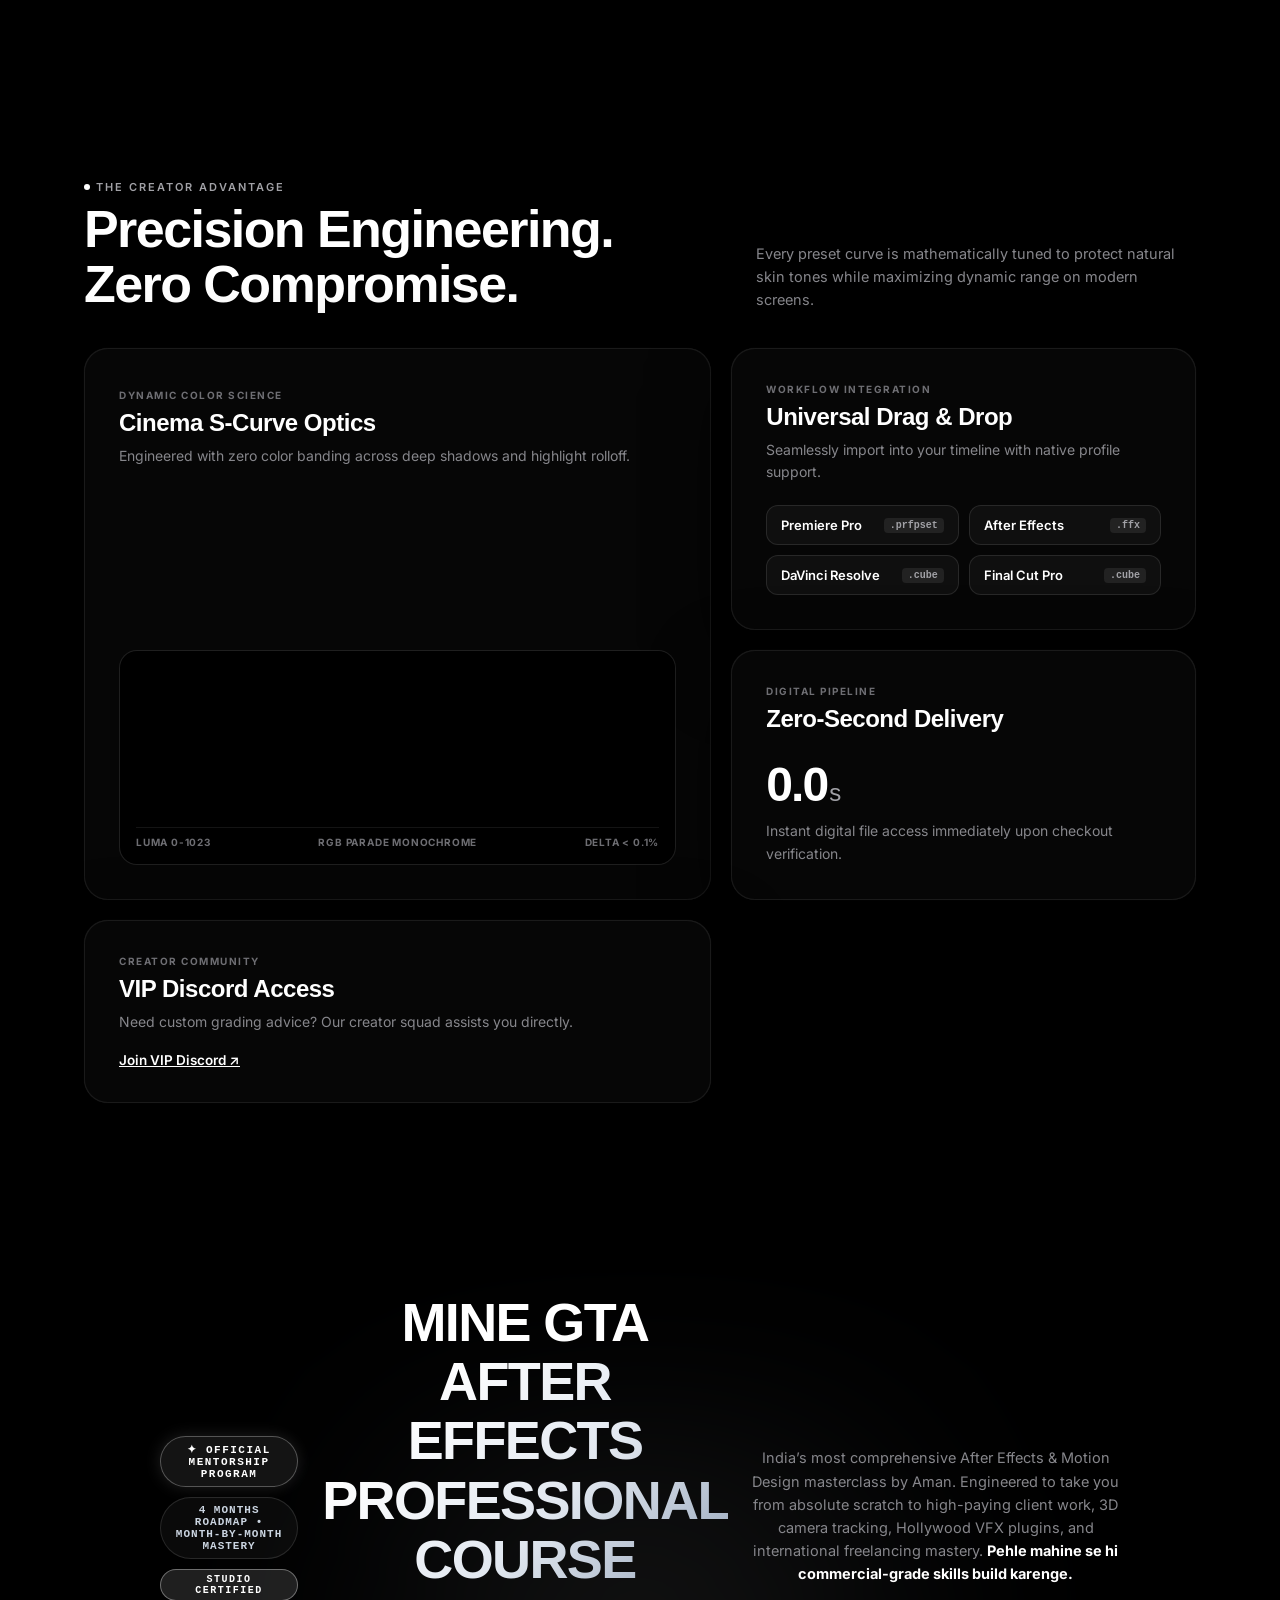
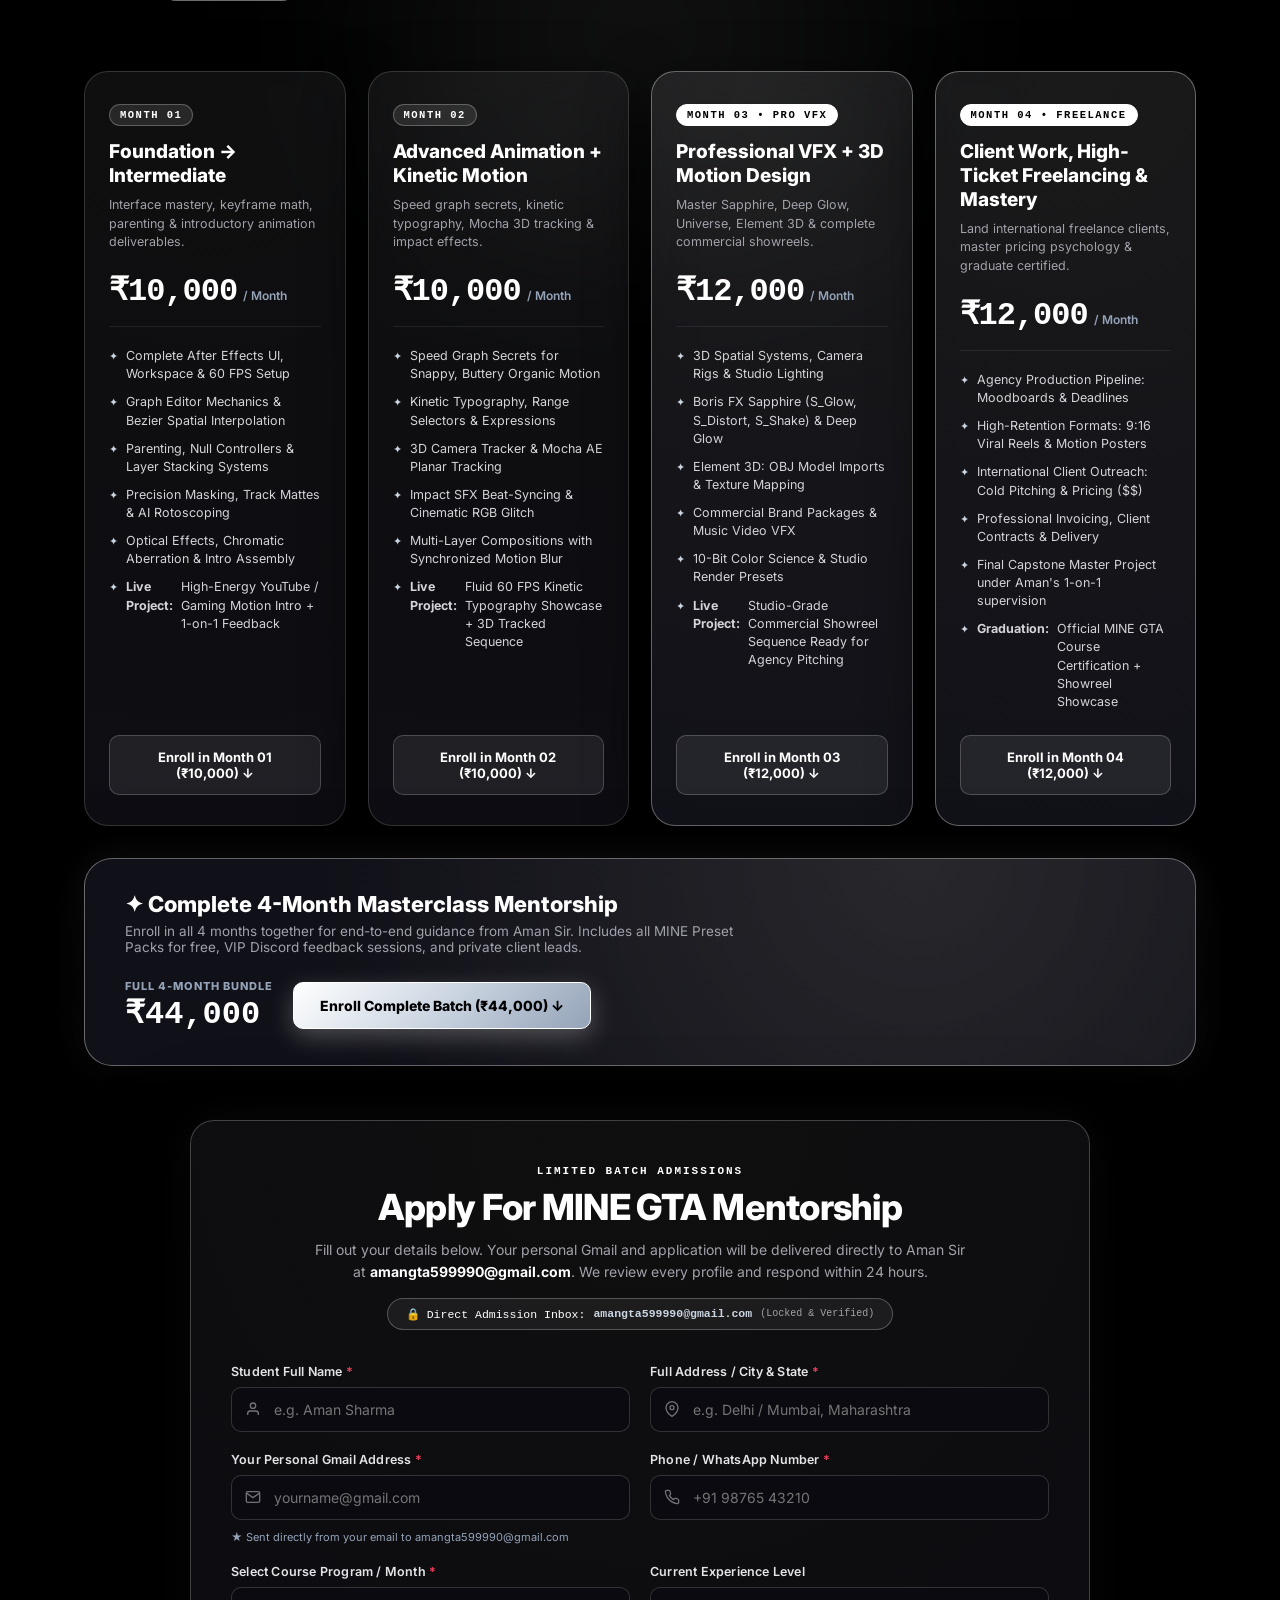
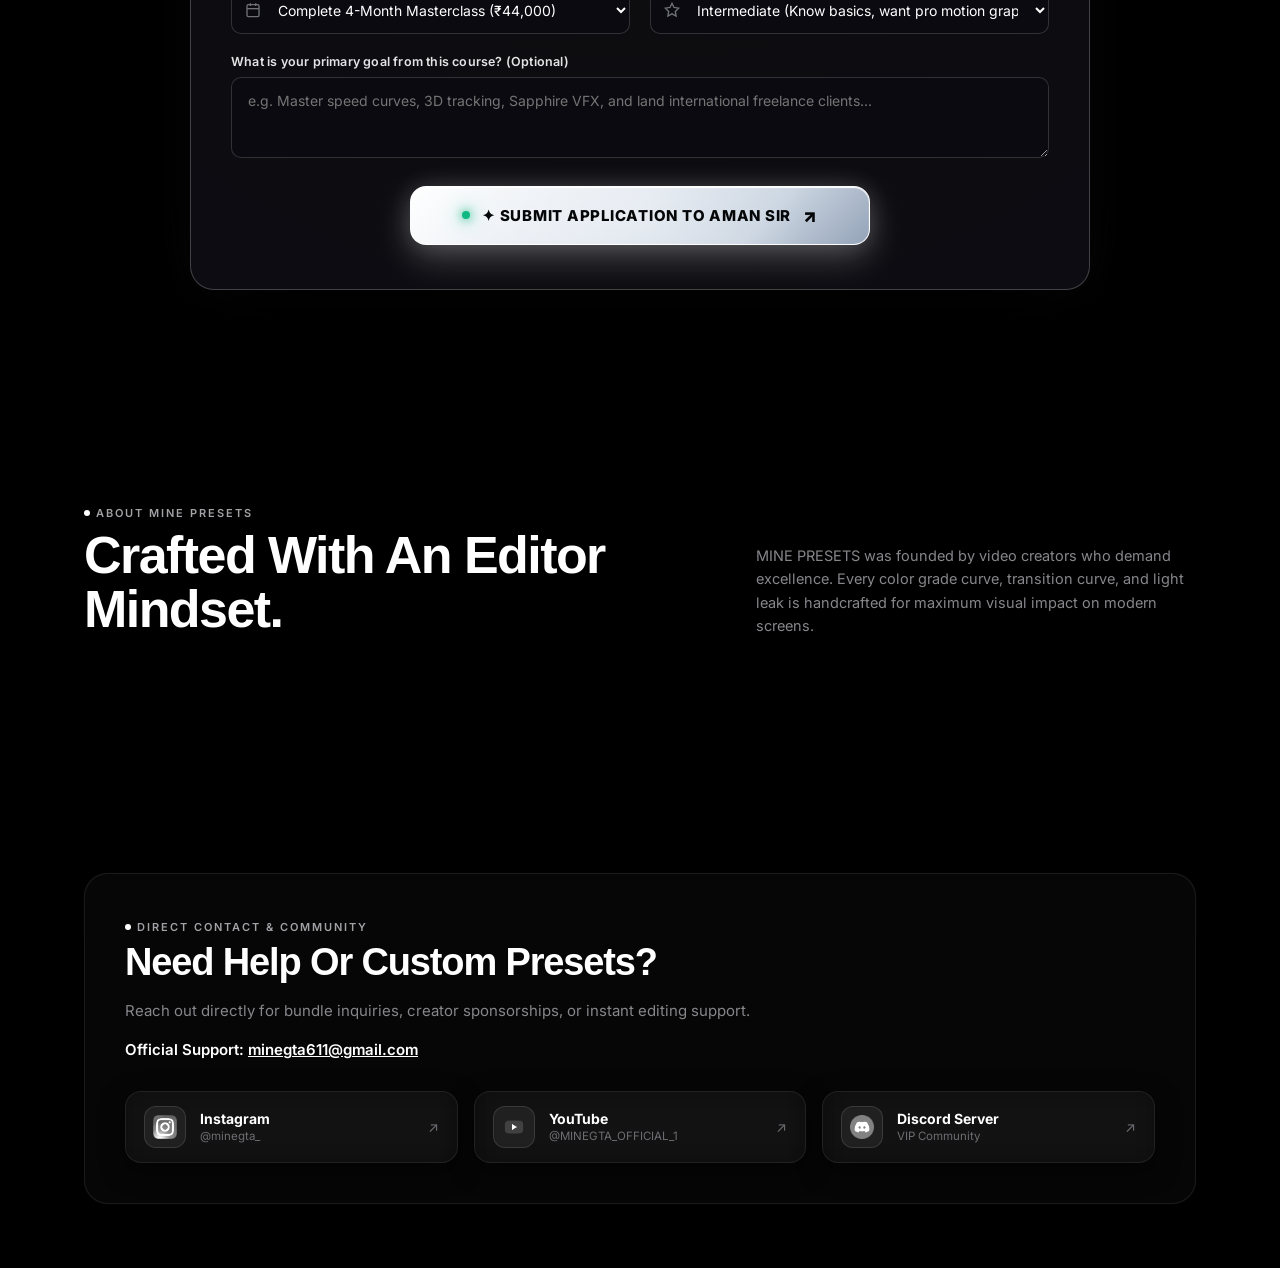
==== commit 85ef8a09: "Update website" ====
--- a/index.html
+++ b/index.html
@@ -741,7 +741,7 @@
     <button class="cc-lightbox-nav next" id="ccLightboxNext" aria-label="Next Preview">›</button>
     
     <img id="ccLightboxImage" src="" alt="4K CC Preview">
-    <video id="ccLightboxVideo" controls playsinline loop style="display:none;" class="lightbox-video"></video>
+    <video id="ccLightboxVideo" autoplay loop muted playsinline controls style="display:none;" class="lightbox-video"></video>
     <div class="cc-lightbox-label" id="ccLightboxLabel">CC 1 OF 5 — CLICK TO ZOOM — ESC TO CLOSE</div>
   </div>
 </div>
@@ -1030,9 +1030,9 @@
                 <div class="admin-mini-preview" id="adminCardPreview">
                   <div class="mini-thumb">
                     <img id="previewImg" src="images/Mine-cc1_.png" alt="Preview">
-                    <video id="previewVideo" src="" style="display:none; width:100%; height:100%; object-fit:cover;" muted loop playsinline></video>
+                    <video id="previewVideo" src="" style="display:none; width:100%; height:100%; object-fit:cover;" autoplay muted loop playsinline></video>
                     <span class="mini-tag" id="previewTag">4K CC</span>
-                    <span class="mini-video-badge" id="previewVideoBadge" style="display:none;">▶ VIDEO</span>
+                    <span class="mini-video-badge" id="previewVideoBadge" style="display:none;">▶ 4K AUTO LOOP</span>
                   </div>
                   <div class="mini-body">
                     <h5 id="previewTitle">Preset Title</h5>
@@ -1076,6 +1076,13 @@
                 </div>
               </div>
               <div class="video-upload-status" id="editVideoUploadStatus" style="display:none;"></div>
+              
+              <!-- Live Video Loop Preview inside Attach Modal -->
+              <div id="editVideoPreviewWrap" style="display:none; margin-top: 14px; border-radius: 14px; overflow: hidden; border: 1px solid rgba(56, 189, 248, 0.35); background: #000; position: relative; aspect-ratio: 16/9; max-height: 220px;">
+                <video id="editItemVideoPreview" autoplay loop muted playsinline style="width: 100%; height: 100%; object-fit: cover;"></video>
+                <span class="video-badge" style="top: 8px; right: 8px; padding: 3px 8px; font-size: 9px;"><span class="video-live-dot"></span> 4K AUTO LOOP</span>
+              </div>
+
               <div class="or-divider"><span>OR ENTER LOCAL PATH / URL</span></div>
               <input type="text" id="editItemVideoUrl" placeholder="e.g. My editing cc priview/cc1.mp4 or cc_preset_1.mp4">
             </div>
--- a/style.css
+++ b/style.css
@@ -4094,6 +4094,7 @@
   position: relative;
   cursor: pointer;
   background: #000000;
+  overflow: hidden;
 }
 .card-video-preview {
   position: absolute;
@@ -4101,22 +4102,27 @@
   width: 100%;
   height: 100%;
   object-fit: cover;
-  opacity: 0;
-  transition: opacity 0.35s ease;
+  opacity: 1; /* Always visible and active */
   z-index: 2;
   pointer-events: none;
+  background: transparent;
+  transform: translateZ(0);
+  -webkit-transform: translateZ(0);
+  image-rendering: -webkit-optimize-contrast;
 }
 .card.has-video:hover .card-video-preview {
   opacity: 1;
 }
 .card.has-video:hover .card-poster-img {
-  opacity: 0.15;
+  opacity: 1;
 }
 .card-poster-img {
   transition: opacity 0.35s ease;
   display: block;
   width: 100%;
   height: auto;
+  position: relative;
+  z-index: 1;
 }
 .video-badge {
   position: absolute;
@@ -4125,7 +4131,7 @@
   padding: 5px 12px;
   background: rgba(0, 0, 0, 0.85);
   backdrop-filter: blur(12px);
-  border: 1px solid rgba(56, 189, 248, 0.4);
+  border: 1px solid rgba(56, 189, 248, 0.45);
   border-radius: var(--radius-pill);
   font-size: 10px;
   font-weight: 700;
@@ -4133,40 +4139,27 @@
   letter-spacing: 0.8px;
   display: inline-flex;
   align-items: center;
-  gap: 5px;
+  gap: 6px;
   z-index: 4;
   pointer-events: none;
   text-transform: uppercase;
-  box-shadow: 0 4px 12px rgba(0, 0, 0, 0.6);
+  box-shadow: 0 4px 14px rgba(0, 0, 0, 0.7);
+}
+.video-live-dot {
+  width: 7px;
+  height: 7px;
+  border-radius: 50%;
+  background: #38bdf8;
+  box-shadow: 0 0 8px #38bdf8;
+  animation: liveVideoLoopPulse 1.6s infinite ease-in-out;
+  display: inline-block;
+}
+@keyframes liveVideoLoopPulse {
+  0%, 100% { opacity: 1; transform: scale(1); }
+  50% { opacity: 0.35; transform: scale(0.7); }
 }
 .card-video-play-btn {
-  position: absolute;
-  top: 50%;
-  left: 50%;
-  transform: translate(-50%, -50%) scale(0.95);
-  width: 52px;
-  height: 52px;
-  border-radius: 50%;
-  background: rgba(8, 9, 14, 0.82);
-  border: 1.5px solid rgba(255, 255, 255, 0.4);
-  backdrop-filter: blur(12px);
-  display: grid;
-  place-items: center;
-  color: #ffffff;
-  z-index: 3;
-  transition: all 0.3s var(--ease-spring);
-  box-shadow: 0 10px 30px rgba(0, 0, 0, 0.8), 0 0 20px rgba(56, 189, 248, 0.2);
-  pointer-events: none;
-}
-.card.has-video:hover .card-video-play-btn {
-  transform: translate(-50%, -50%) scale(1.08);
-  background: #ffffff;
-  color: #000000;
-  border-color: #ffffff;
-  opacity: 0.95;
-}
-.card.has-video:hover .card-video-play-btn svg {
-  fill: #000000;
+  display: none !important; /* Hidden because videos autoplay and loop automatically */
 }
 .lightbox-video {
   display: block;
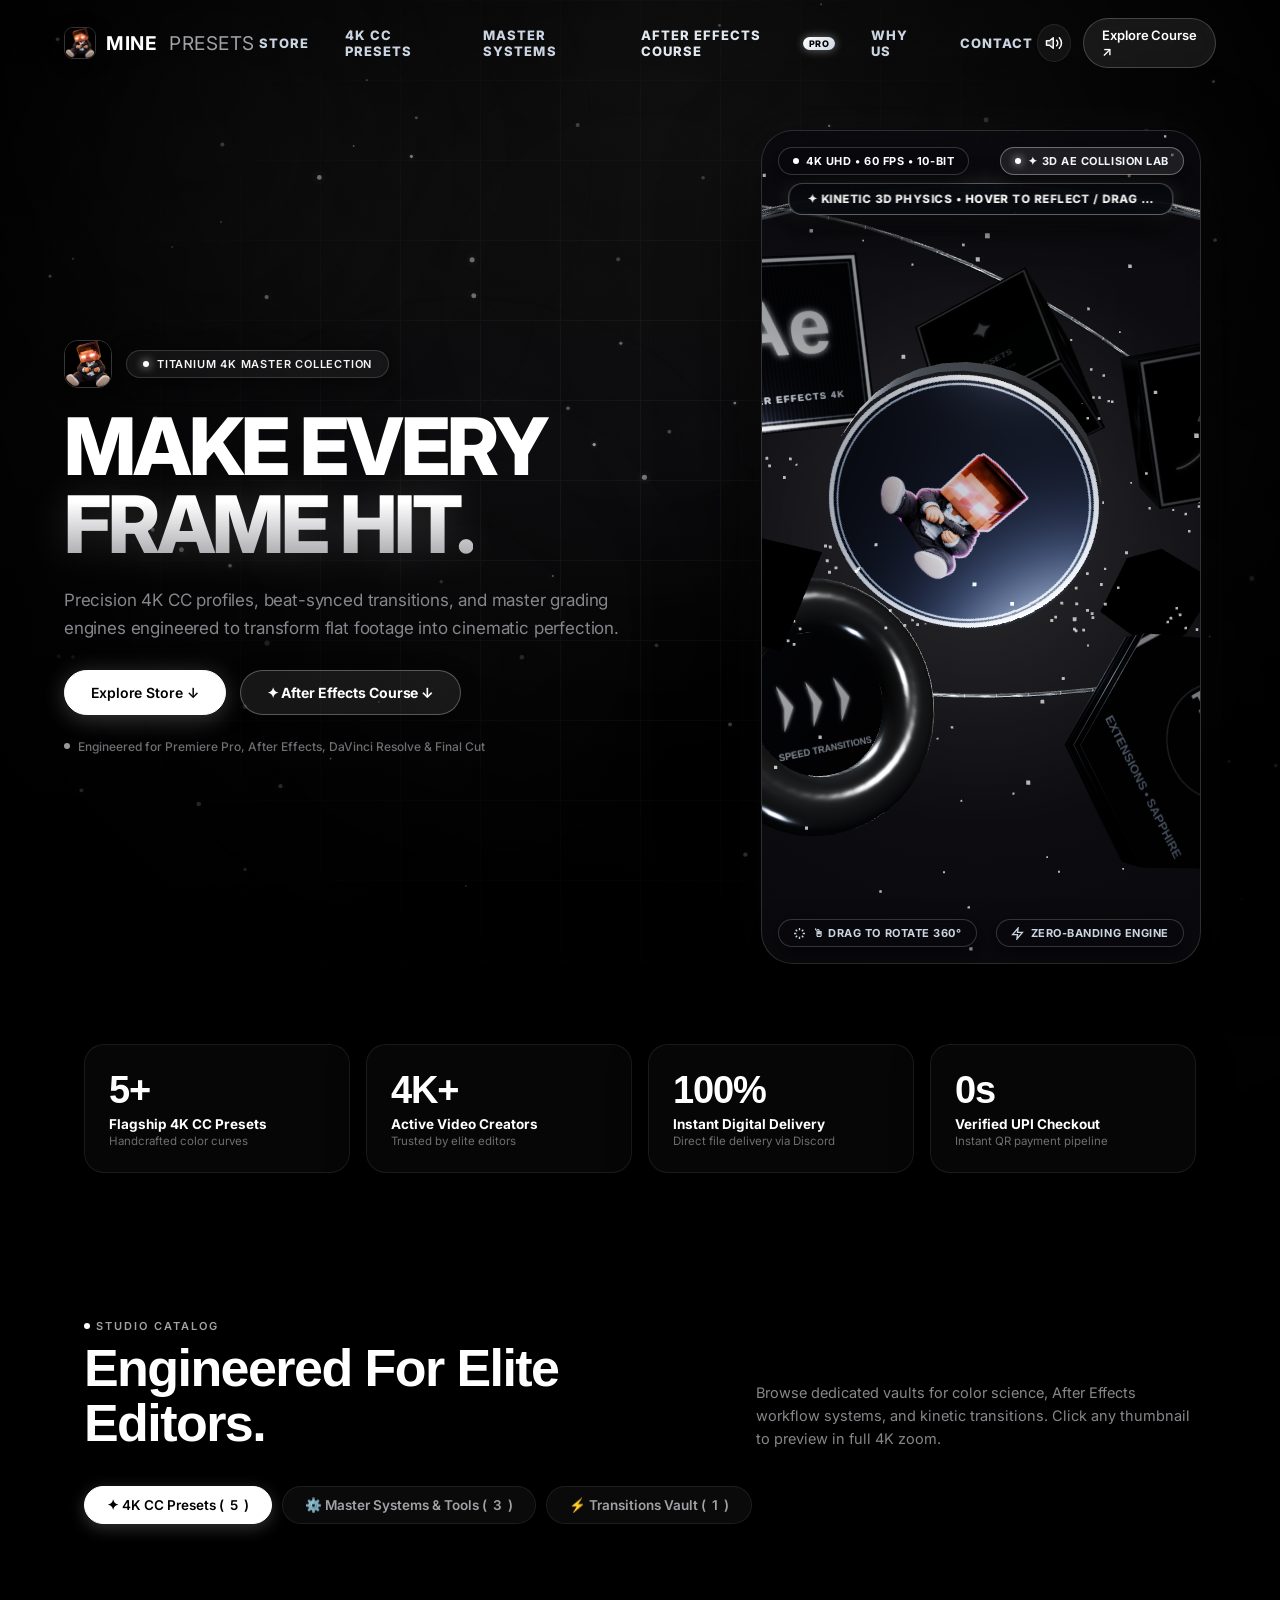
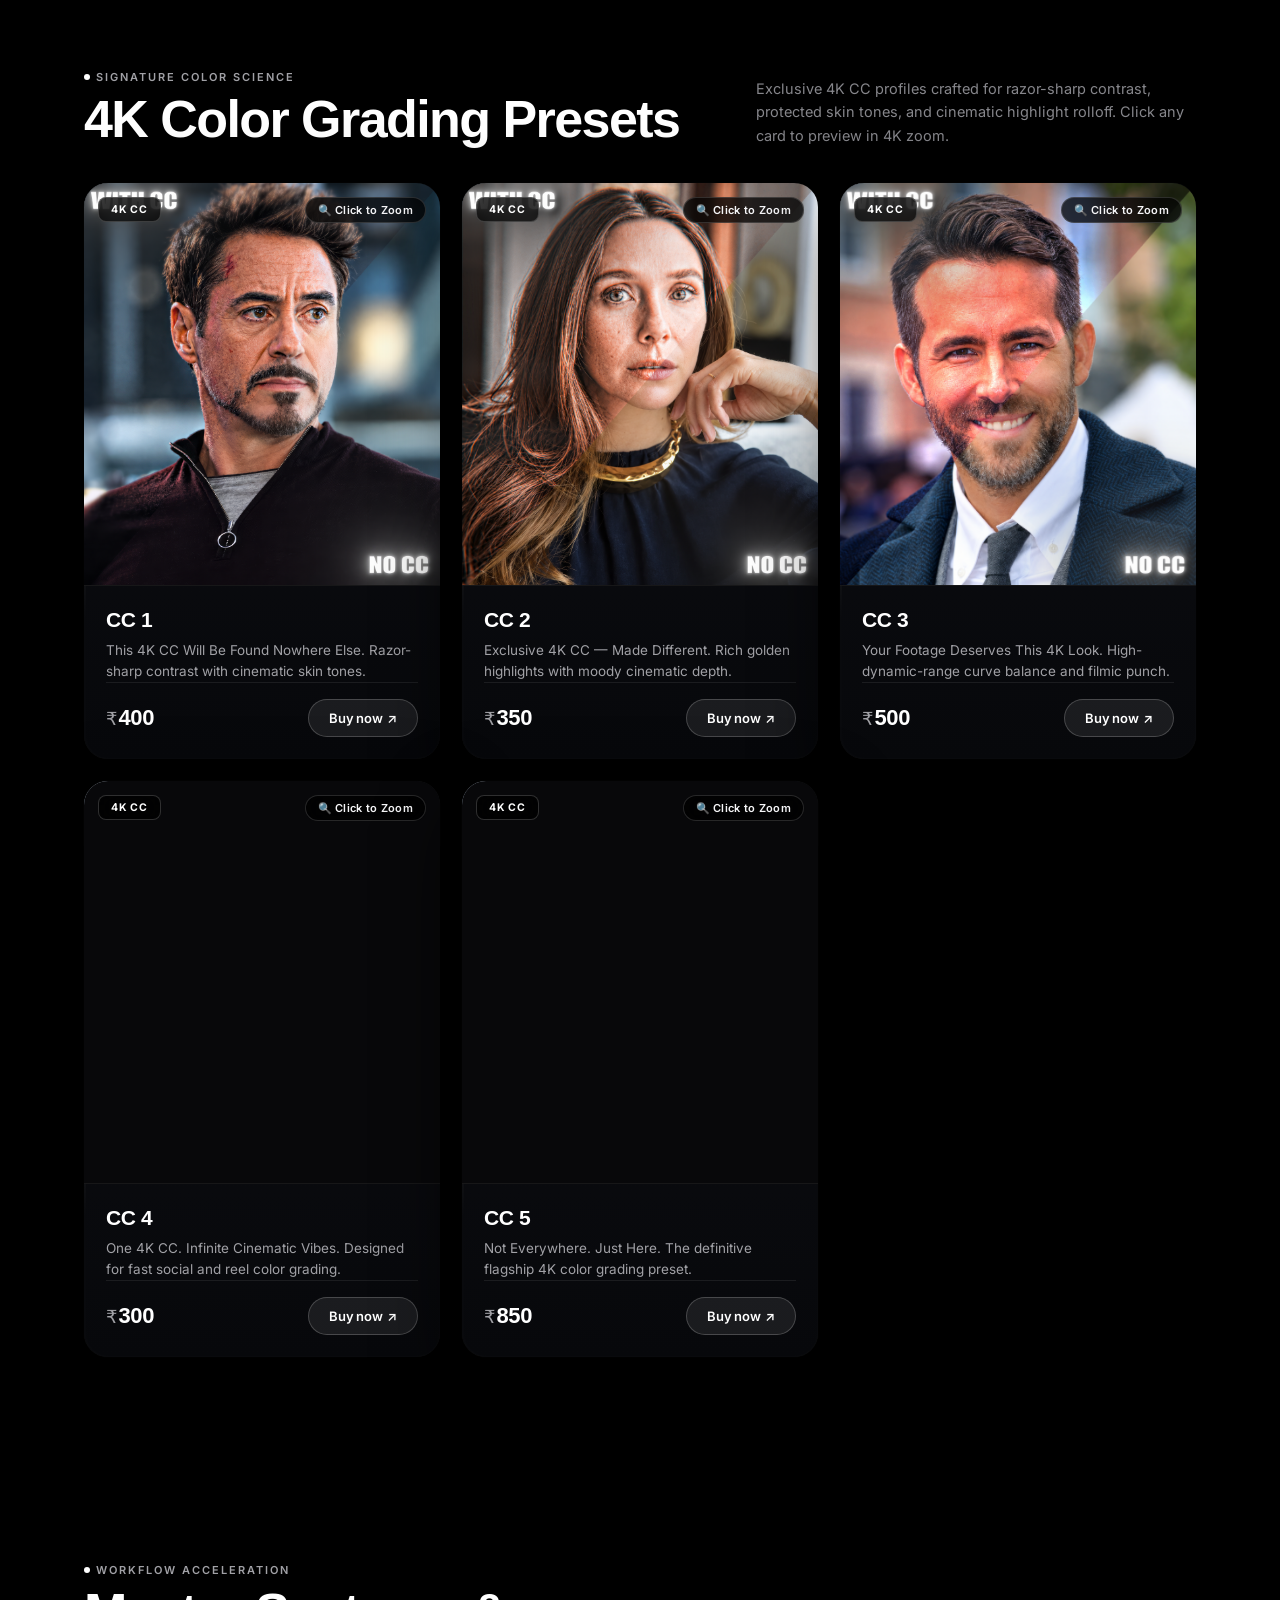
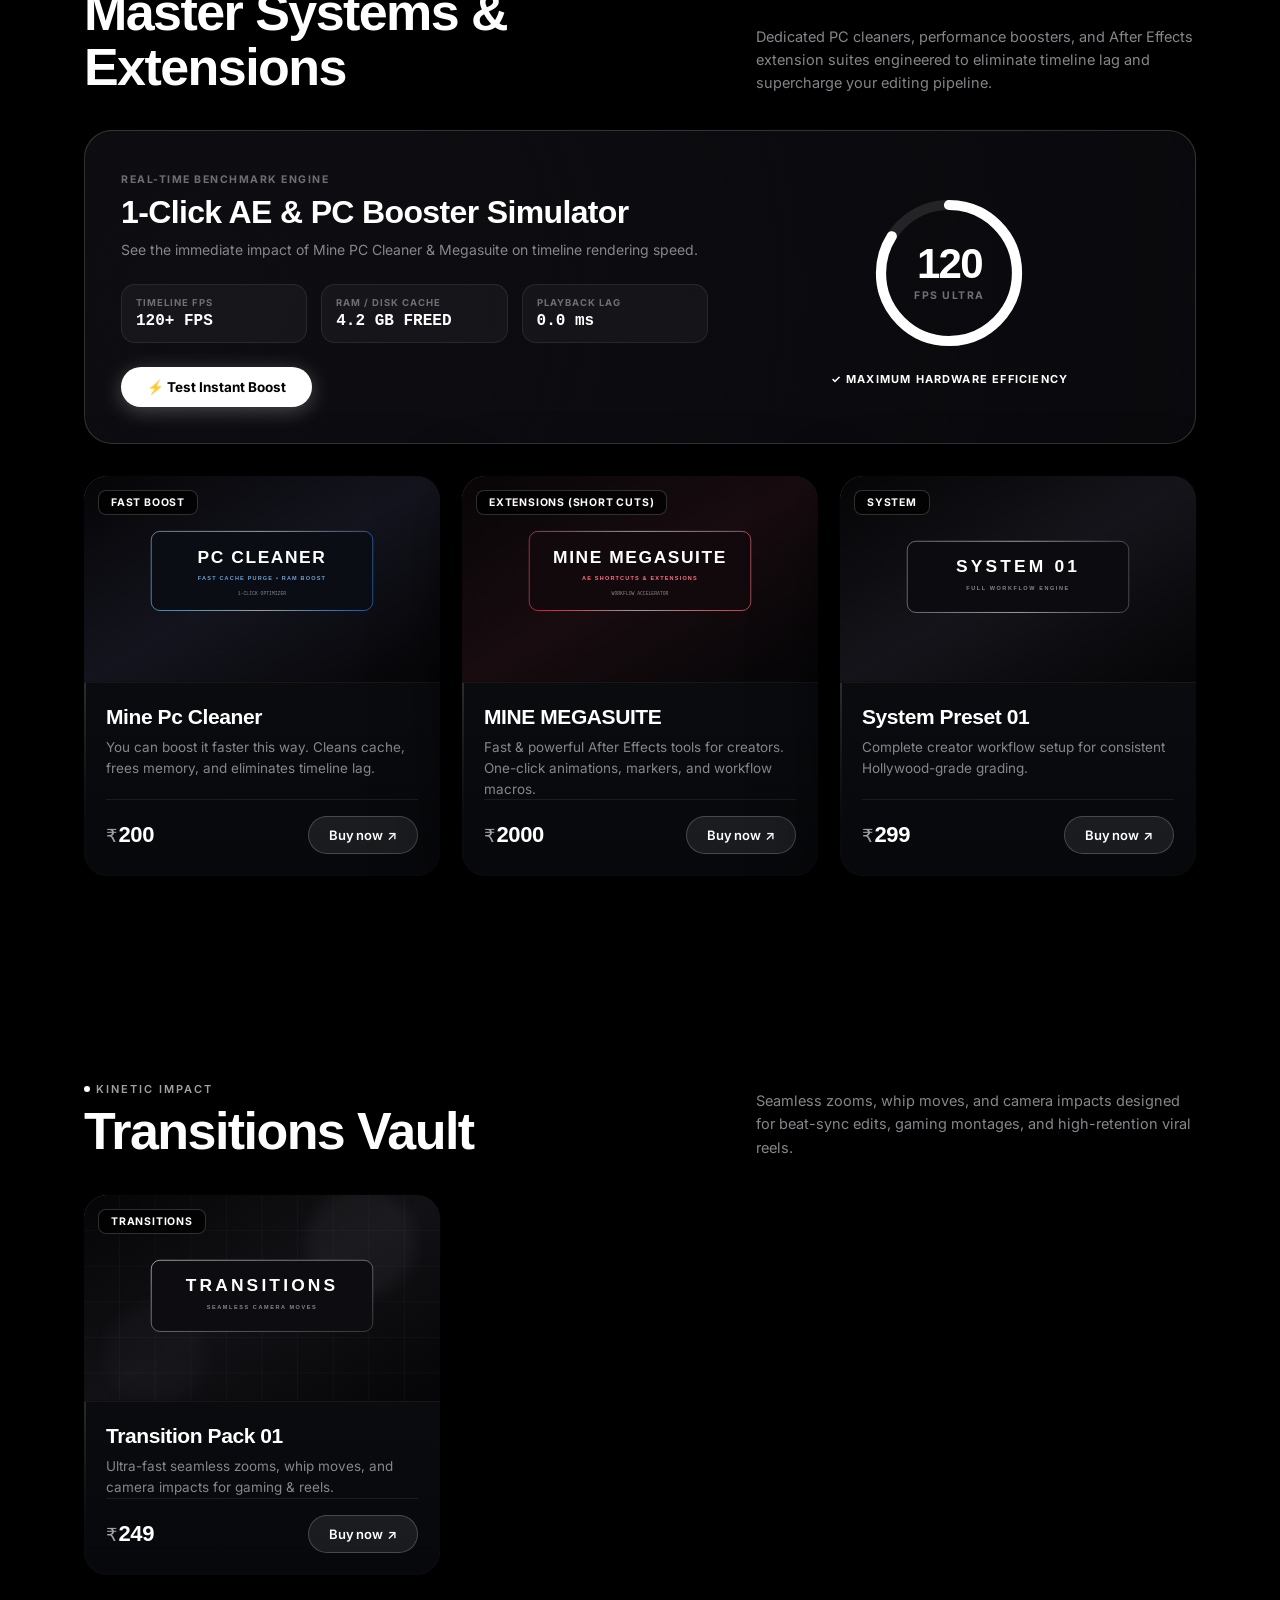
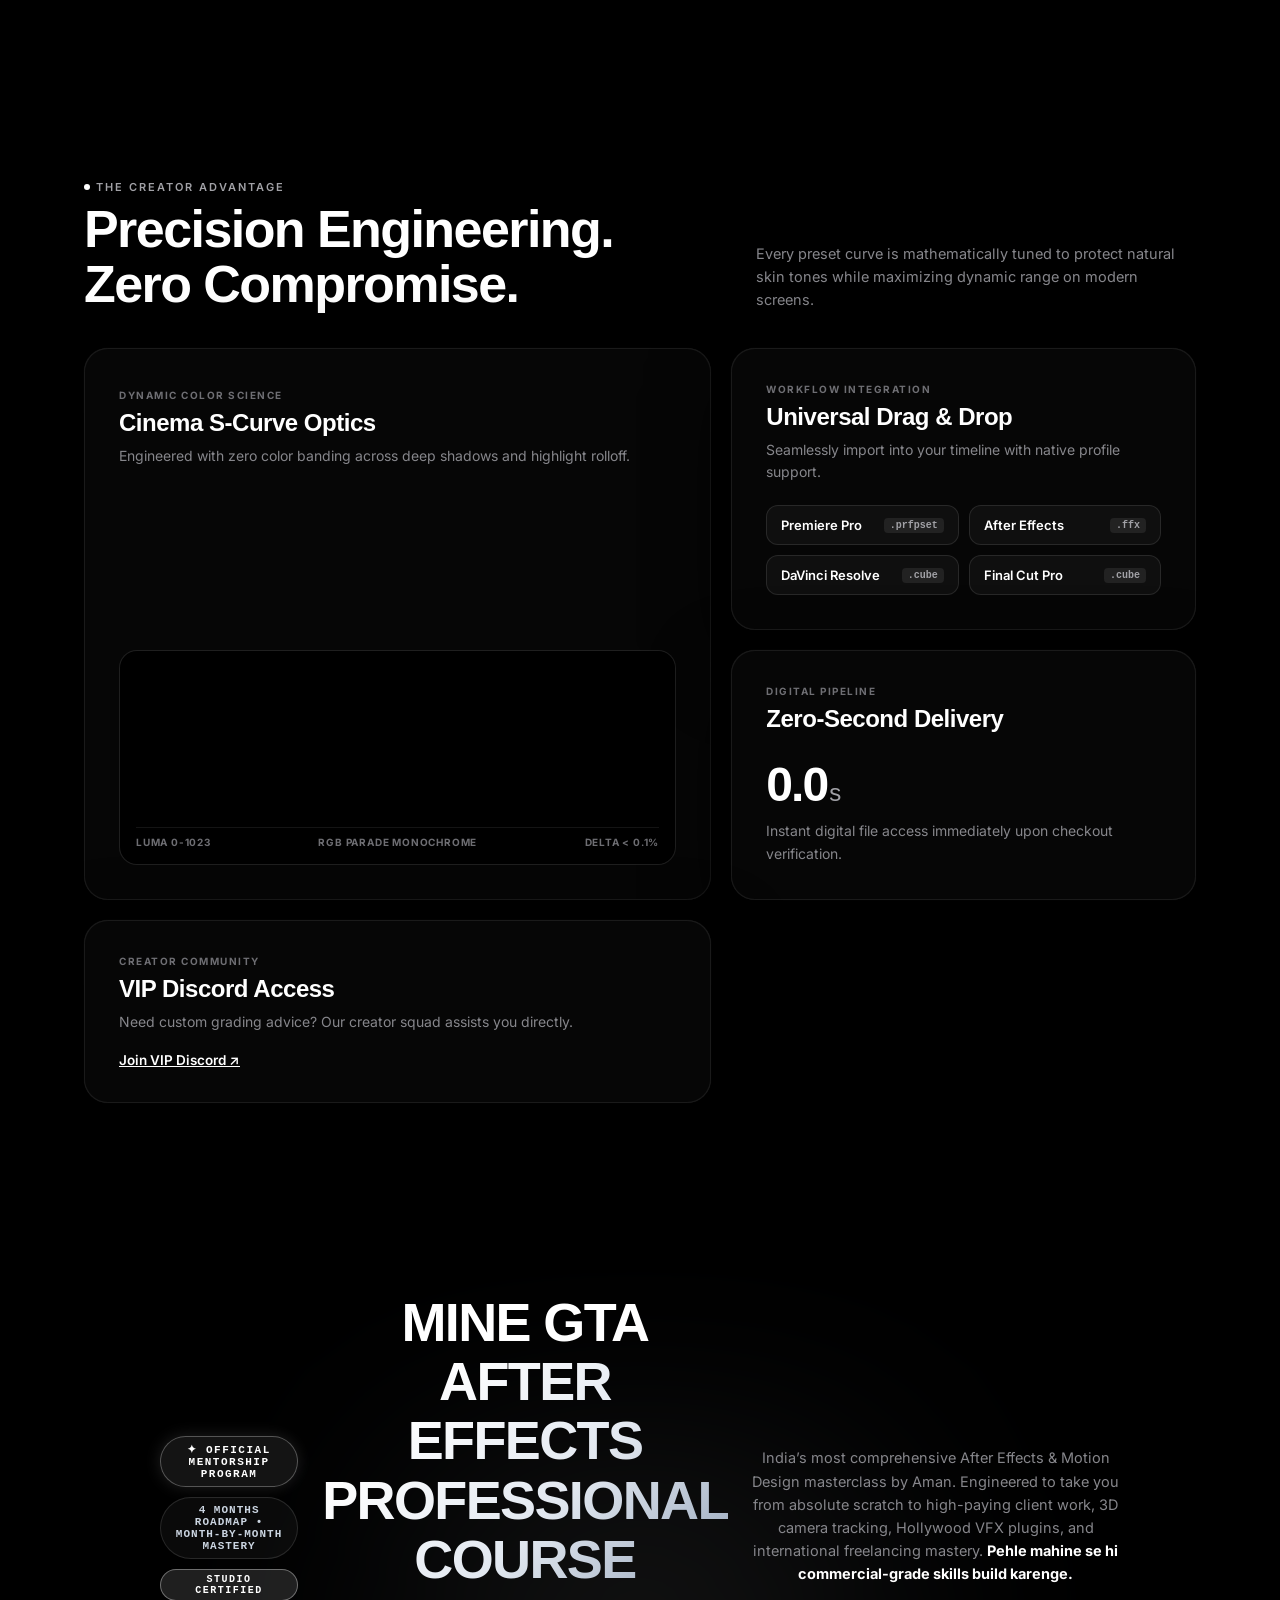
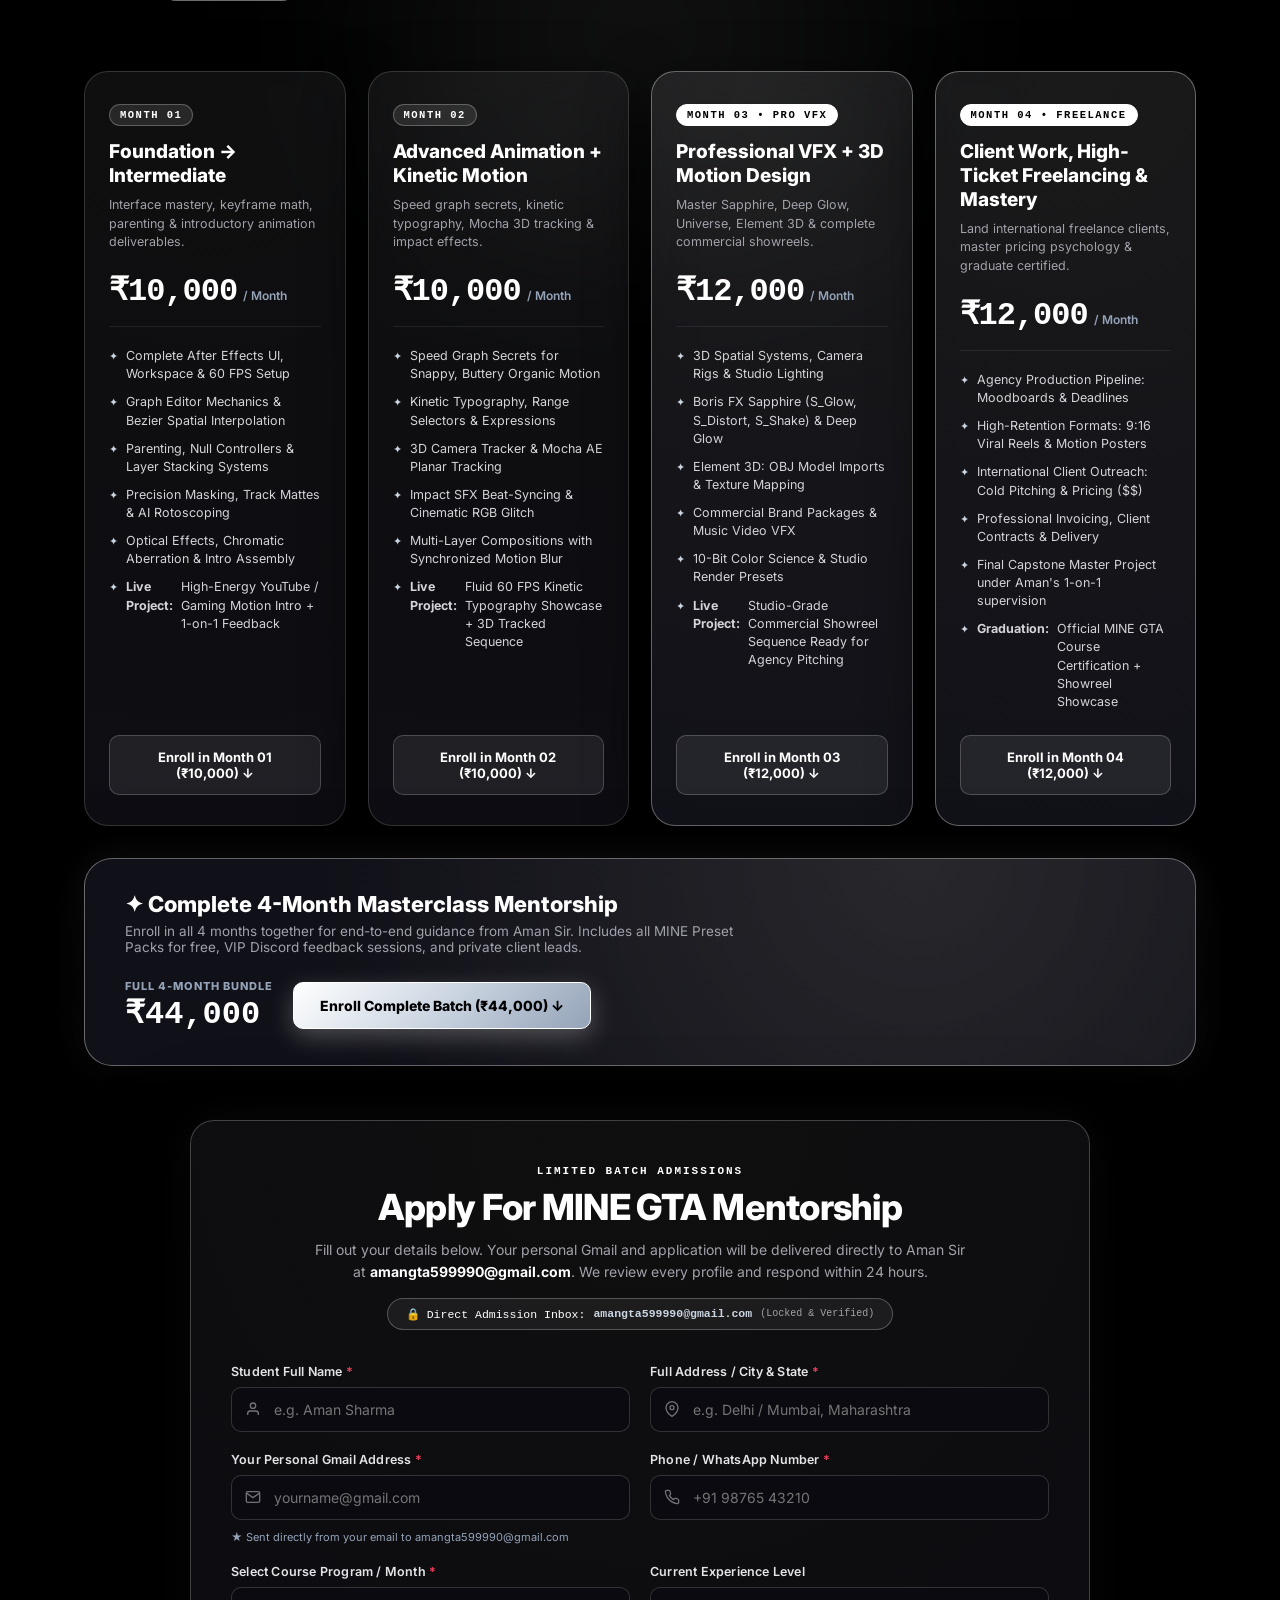
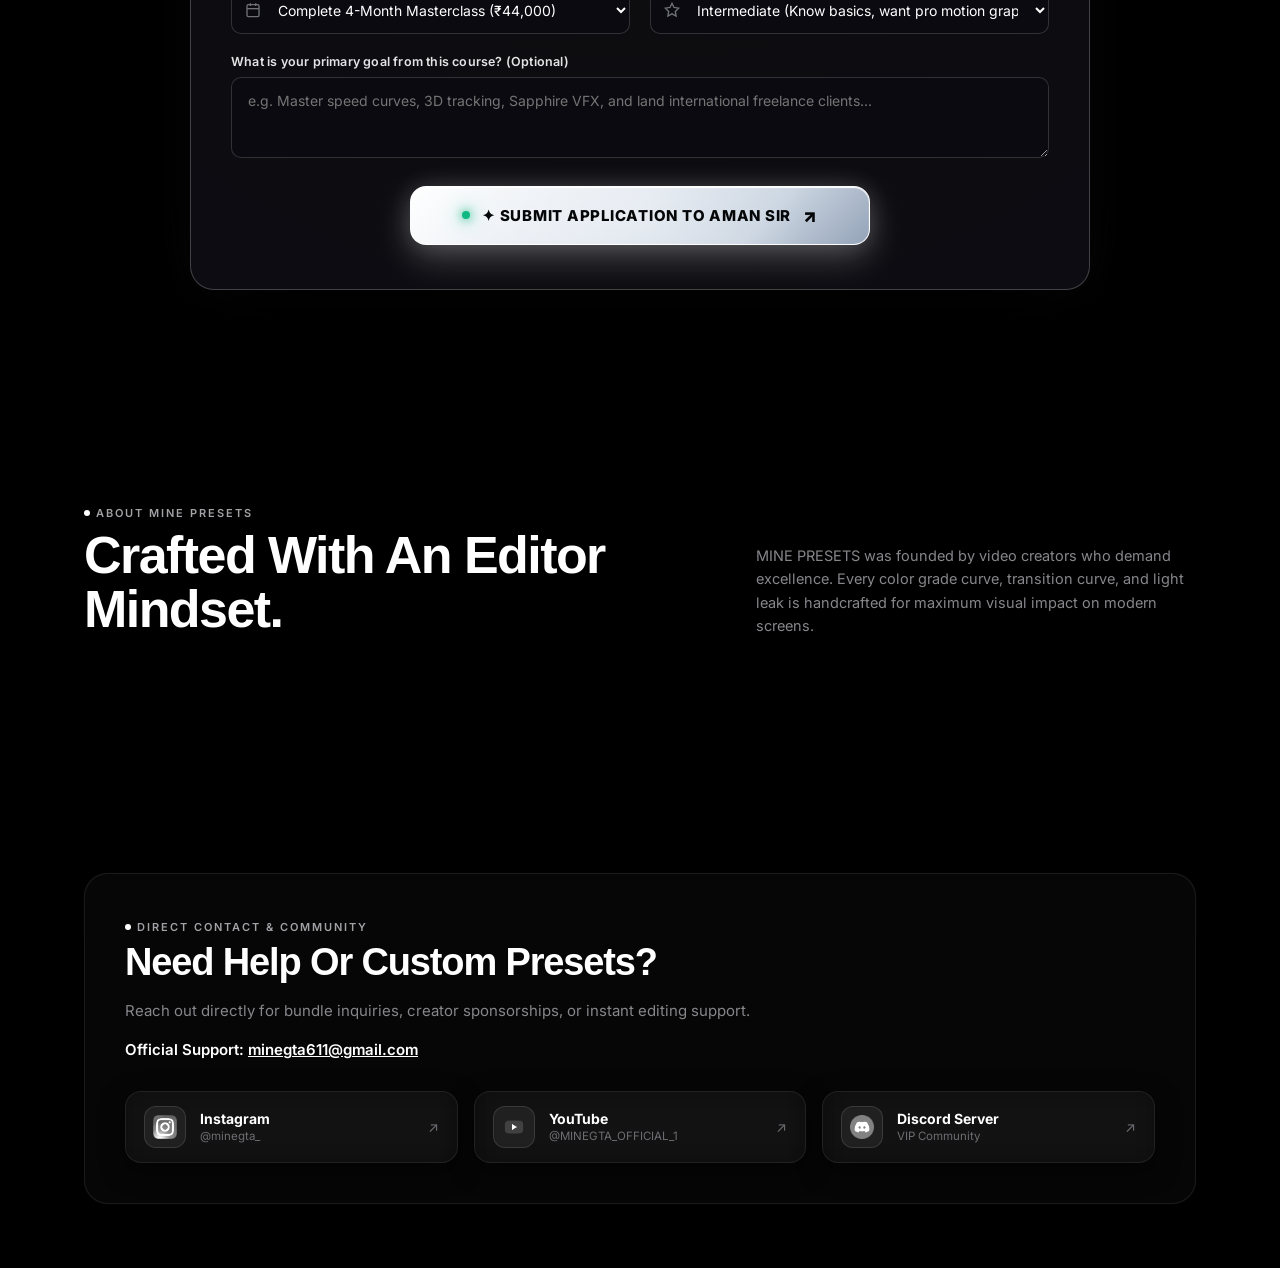
==== commit e3a56d89: "Update website" ====
--- a/index.html
+++ b/index.html
@@ -37,7 +37,6 @@
     <div class="links">
       <a href="#store">STORE</a>
       <a href="#store-cc">4K CC PRESETS</a>
-      <a href="#store-motion" id="navMotionLink" style="display: none;">MOTION GRAPHICS</a>
       <a href="#store-systems">MASTER SYSTEMS</a>
       <a href="#course" class="nav-gta-link">AFTER EFFECTS COURSE <span class="nav-hot-badge">PRO</span></a>
       <a href="#why">WHY US</a>
@@ -166,7 +165,6 @@
   <!-- Category Quick Jump Navigation -->
   <div class="store-category-nav">
     <a href="#store-cc" class="store-nav-pill active">✦ 4K CC Presets (<span id="countCCNav">5</span>)</a>
-    <a href="#store-motion" class="store-nav-pill" id="pillMotionLink" style="display: none;">🎬 Motion Graphics (<span id="countMotionNav">0</span>)</a>
     <a href="#store-systems" class="store-nav-pill">⚙️ Master Systems &amp; Tools (<span id="countSysNav">2</span>)</a>
     <a href="#store-transitions" class="store-nav-pill">⚡ Transitions Vault (<span id="countTransNav">1</span>)</a>
   </div>
@@ -272,21 +270,6 @@
         </div>
       </div>
     </article>
-  </div>
-</section>
-
-<!-- SECTION: MOTION GRAPHICS & VIDEO VAULT -->
-<section class="section reveal" id="store-motion" style="padding-top: 20px; display: none;">
-  <div class="section-head">
-    <div>
-      <div class="eyebrow">Visual Effects &amp; Animation</div>
-      <h2>Motion Graphics &amp; Video Vault</h2>
-    </div>
-    <p>High-energy animations, typography packs, background loops, and cinematic motion graphics. Hover any card for live video preview, or click for full 4K inspection.</p>
-  </div>
-
-  <div class="products products-motion" id="productsMotion">
-    <!-- Rendered dynamically from Store Catalog -->
   </div>
 </section>
 
@@ -733,15 +716,14 @@
   </div>
 </footer>
 
-<!-- 4K CC ZOOM & VIDEO LIGHTBOX -->
-<div class="cc-lightbox" id="ccLightbox" aria-hidden="true" role="dialog" aria-label="CC Image &amp; Video Preview Lightbox">
+<!-- 4K CC ZOOM LIGHTBOX -->
+<div class="cc-lightbox" id="ccLightbox" aria-hidden="true" role="dialog" aria-label="CC Image Preview Lightbox">
   <div class="cc-lightbox-frame">
     <button class="cc-lightbox-close" id="ccLightboxClose" aria-label="Close Preview">×</button>
     <button class="cc-lightbox-nav prev" id="ccLightboxPrev" aria-label="Previous Preview">‹</button>
     <button class="cc-lightbox-nav next" id="ccLightboxNext" aria-label="Next Preview">›</button>
     
     <img id="ccLightboxImage" src="" alt="4K CC Preview">
-    <video id="ccLightboxVideo" autoplay loop muted playsinline controls style="display:none;" class="lightbox-video"></video>
     <div class="cc-lightbox-label" id="ccLightboxLabel">CC 1 OF 5 — CLICK TO ZOOM — ESC TO CLOSE</div>
   </div>
 </div>
@@ -959,14 +941,14 @@
         <!-- ADD NEW PRESET FORM DRAWER -->
         <div class="admin-add-form-wrap" id="adminAddFormWrap" style="display:none;">
           <div class="add-form-header">
-            <h4>Upload &amp; Publish New Preset / Asset</h4>
+            <h4>Upload &amp; Publish New CC Preset</h4>
             <button class="add-form-close" id="closeAddPresetBtn" type="button">×</button>
           </div>
           <form id="newPresetForm" class="admin-form-grid" onsubmit="return false;">
             <div class="form-col">
               <div class="auth-field">
-                <label for="newPresetName">Preset / Asset Name *</label>
-                <input type="text" id="newPresetName" placeholder="e.g. CC 6 — Titanium Pro or Kinetic Motion Title" required>
+                <label for="newPresetName">Preset Name / Title *</label>
+                <input type="text" id="newPresetName" placeholder="e.g. CC 6 — Titanium Pro" required>
               </div>
               <div class="auth-row-2">
                 <div class="auth-field">
@@ -977,7 +959,6 @@
                   <label for="newPresetCategory">Category *</label>
                   <select id="newPresetCategory">
                     <option value="cc">4K CC Preset</option>
-                    <option value="motion">🎬 Motion Graphics &amp; VFX</option>
                     <option value="transition">Transitions</option>
                     <option value="system">Master System</option>
                   </select>
@@ -985,43 +966,28 @@
               </div>
               <div class="auth-field">
                 <label for="newPresetTag">Tag Badge Text</label>
-                <input type="text" id="newPresetTag" placeholder="e.g. 4K CC, MOTION VFX, VIP DROP">
+                <input type="text" id="newPresetTag" placeholder="e.g. 4K CC, VIP DROP, NEW">
               </div>
               <div class="auth-field">
                 <label for="newPresetDesc">Cinematic Tagline / Description *</label>
-                <textarea id="newPresetDesc" rows="3" placeholder="Describe grading style, animation dynamics, highlights, mood..." required></textarea>
+                <textarea id="newPresetDesc" rows="3" placeholder="Describe the grading style, highlights, mood..." required></textarea>
               </div>
             </div>
             
             <div class="form-col">
-              <!-- Video Preview Section -->
               <div class="auth-field">
-                <label>Video Preview (MP4 / WebM / Reel) <span style="font-size:10px; color:#a1a1aa; font-weight:normal;">— For CC &amp; Motion Previews</span></label>
-                <div class="admin-upload-zone admin-video-upload-zone" id="adminVideoUploadZone">
-                  <input type="file" id="newPresetVideoFile" accept="video/mp4,video/webm,video/ogg,video/quicktime" class="admin-file-input">
-                  <div class="upload-zone-content">
-                    <svg viewBox="0 0 24 24" width="28" height="28" fill="none" stroke="currentColor" stroke-width="1.8"><polygon points="23 7 16 12 23 17 23 7"></polygon><rect x="1" y="5" width="15" height="14" rx="2" ry="2"></rect></svg>
-                    <span>Click or Drag Video File Here</span>
-                    <span class="upload-sub">Supports MP4, WebM, MOV (Auto-captures 4K thumbnail &amp; enables hover preview)</span>
-                  </div>
-                </div>
-                <div class="video-upload-status" id="videoUploadStatus" style="display:none;"></div>
-                <input type="text" id="newPresetVideoUrl" placeholder="OR enter local path / URL: e.g. My editing cc priview/preview.mp4">
-              </div>
-
-              <!-- Cover Image / Thumbnail Section -->
-              <div class="auth-field" style="margin-top: 12px;">
-                <label>Preset Cover Image / Thumbnail <span style="font-size:10px; color:#a1a1aa; font-weight:normal;">(Auto-extracted if video uploaded)</span></label>
+                <label>Preset Image / Thumbnail *</label>
                 <div class="admin-upload-zone" id="adminUploadZone">
                   <input type="file" id="newPresetFile" accept="image/*" class="admin-file-input">
                   <div class="upload-zone-content">
-                    <svg viewBox="0 0 24 24" width="24" height="24" fill="none" stroke="currentColor" stroke-width="1.8"><rect x="3" y="3" width="18" height="18" rx="2" ry="2"></rect><circle cx="8.5" cy="8.5" r="1.5"></circle><polyline points="21 15 16 10 5 21"></polyline></svg>
-                    <span>Click or Drag Custom Cover Image</span>
+                    <svg viewBox="0 0 24 24" width="30" height="30" fill="none" stroke="currentColor" stroke-width="1.8"><rect x="3" y="3" width="18" height="18" rx="2" ry="2"></rect><circle cx="8.5" cy="8.5" r="1.5"></circle><polyline points="21 15 16 10 5 21"></polyline></svg>
+                    <span>Click or Drag Image File Here</span>
                     <span class="upload-sub">Supports PNG, JPG, WEBP (Auto-optimized to 4K)</span>
                   </div>
                 </div>
                 <div class="upload-compression-status" id="uploadCompressionStatus" style="display:none;"></div>
-                <input type="text" id="newPresetImgUrl" placeholder="OR enter cover path: e.g. images/Mine-cc1_.png">
+                <div class="or-divider"><span>OR ENTER LOCAL IMAGE PATH / URL</span></div>
+                <input type="text" id="newPresetImgUrl" placeholder="e.g. images/Mine-cc1_.png">
               </div>
 
               <!-- Live Card Preview -->
@@ -1030,9 +996,7 @@
                 <div class="admin-mini-preview" id="adminCardPreview">
                   <div class="mini-thumb">
                     <img id="previewImg" src="images/Mine-cc1_.png" alt="Preview">
-                    <video id="previewVideo" src="" style="display:none; width:100%; height:100%; object-fit:cover;" autoplay muted loop playsinline></video>
                     <span class="mini-tag" id="previewTag">4K CC</span>
-                    <span class="mini-video-badge" id="previewVideoBadge" style="display:none;">▶ 4K AUTO LOOP</span>
                   </div>
                   <div class="mini-body">
                     <h5 id="previewTitle">Preset Title</h5>
@@ -1047,7 +1011,7 @@
             </div>
             
             <div class="form-full-row">
-              <button type="submit" class="btn-admin-cta full-w" id="publishPresetBtn">Publish Preset / Asset to Live Website 🚀</button>
+              <button type="submit" class="btn-admin-cta full-w" id="publishPresetBtn">Publish Preset to Live Website 🚀</button>
             </div>
           </form>
         </div>
@@ -1055,43 +1019,6 @@
         <!-- Catalog List Table -->
         <div class="admin-catalog-list" id="adminCatalogList">
           <!-- Rendered dynamically -->
-        </div>
-
-        <!-- ATTACH VIDEO MODAL (STRICTLY INSIDE ADMIN PORTAL) -->
-        <div class="modal" id="attachVideoModal" role="dialog" aria-modal="true" aria-label="Attach Preview Video">
-          <div class="modal-box" style="max-width: 520px;">
-            <button class="modal-close" id="closeAttachVideoModal" aria-label="Close">×</button>
-            <div class="eyebrow">Owner Security Gateway</div>
-            <h3 id="attachVideoItemTitle">Attach Video Preview</h3>
-            <p class="modal-sub">Upload a video preview file or enter local video file path / URL.</p>
-
-            <div class="auth-field" style="margin-top: 16px;">
-              <label>Upload Video File (MP4, WebM, MOV)</label>
-              <div class="admin-upload-zone admin-video-upload-zone" id="editVideoUploadZone">
-                <input type="file" id="editItemVideoFile" accept="video/mp4,video/webm,video/ogg,video/quicktime" class="admin-file-input">
-                <div class="upload-zone-content">
-                  <svg viewBox="0 0 24 24" width="28" height="28" fill="none" stroke="currentColor" stroke-width="1.8"><polygon points="23 7 16 12 23 17 23 7"></polygon><rect x="1" y="5" width="15" height="14" rx="2" ry="2"></rect></svg>
-                  <span>Select Video File from Computer</span>
-                  <span class="upload-sub">Stored in browser media vault for store preview</span>
-                </div>
-              </div>
-              <div class="video-upload-status" id="editVideoUploadStatus" style="display:none;"></div>
-              
-              <!-- Live Video Loop Preview inside Attach Modal -->
-              <div id="editVideoPreviewWrap" style="display:none; margin-top: 14px; border-radius: 14px; overflow: hidden; border: 1px solid rgba(56, 189, 248, 0.35); background: #000; position: relative; aspect-ratio: 16/9; max-height: 220px;">
-                <video id="editItemVideoPreview" autoplay loop muted playsinline style="width: 100%; height: 100%; object-fit: cover;"></video>
-                <span class="video-badge" style="top: 8px; right: 8px; padding: 3px 8px; font-size: 9px;"><span class="video-live-dot"></span> 4K AUTO LOOP</span>
-              </div>
-
-              <div class="or-divider"><span>OR ENTER LOCAL PATH / URL</span></div>
-              <input type="text" id="editItemVideoUrl" placeholder="e.g. My editing cc priview/cc1.mp4 or cc_preset_1.mp4">
-            </div>
-
-            <div style="display: flex; gap: 10px; margin-top: 20px;">
-              <button type="button" class="btn-admin-cta" id="saveItemVideoBtn" style="flex: 1;">Save Video Preview ✓</button>
-              <button type="button" class="btn-sm-danger" id="removeItemVideoBtn" style="display:none;">Remove Video</button>
-            </div>
-          </div>
         </div>
       </div>
 
--- a/style.css
+++ b/style.css
@@ -4086,159 +4086,3 @@
   border: 1px solid rgba(239, 68, 68, 0.4);
   color: #fca5a5;
 }
-
-/* ==========================================================================
-   VIDEO PREVIEWS, HOVER PLAYBACK & ADMIN VIDEO UPLOADER
-   ========================================================================== */
-.thumb.has-video {
-  position: relative;
-  cursor: pointer;
-  background: #000000;
-  overflow: hidden;
-}
-.card-video-preview {
-  position: absolute;
-  inset: 0;
-  width: 100%;
-  height: 100%;
-  object-fit: cover;
-  opacity: 1; /* Always visible and active */
-  z-index: 2;
-  pointer-events: none;
-  background: transparent;
-  transform: translateZ(0);
-  -webkit-transform: translateZ(0);
-  image-rendering: -webkit-optimize-contrast;
-}
-.card.has-video:hover .card-video-preview {
-  opacity: 1;
-}
-.card.has-video:hover .card-poster-img {
-  opacity: 1;
-}
-.card-poster-img {
-  transition: opacity 0.35s ease;
-  display: block;
-  width: 100%;
-  height: auto;
-  position: relative;
-  z-index: 1;
-}
-.video-badge {
-  position: absolute;
-  top: 14px;
-  right: 14px;
-  padding: 5px 12px;
-  background: rgba(0, 0, 0, 0.85);
-  backdrop-filter: blur(12px);
-  border: 1px solid rgba(56, 189, 248, 0.45);
-  border-radius: var(--radius-pill);
-  font-size: 10px;
-  font-weight: 700;
-  color: #38bdf8;
-  letter-spacing: 0.8px;
-  display: inline-flex;
-  align-items: center;
-  gap: 6px;
-  z-index: 4;
-  pointer-events: none;
-  text-transform: uppercase;
-  box-shadow: 0 4px 14px rgba(0, 0, 0, 0.7);
-}
-.video-live-dot {
-  width: 7px;
-  height: 7px;
-  border-radius: 50%;
-  background: #38bdf8;
-  box-shadow: 0 0 8px #38bdf8;
-  animation: liveVideoLoopPulse 1.6s infinite ease-in-out;
-  display: inline-block;
-}
-@keyframes liveVideoLoopPulse {
-  0%, 100% { opacity: 1; transform: scale(1); }
-  50% { opacity: 0.35; transform: scale(0.7); }
-}
-.card-video-play-btn {
-  display: none !important; /* Hidden because videos autoplay and loop automatically */
-}
-.lightbox-video {
-  display: block;
-  max-width: min(92vw, 1194px);
-  max-height: 85vh;
-  width: auto;
-  height: auto;
-  border-radius: 21px;
-  background: #000000;
-  outline: none;
-  box-shadow: 0 20px 60px rgba(0, 0, 0, 0.95);
-}
-.admin-video-upload-zone {
-  border-color: rgba(56, 189, 248, 0.3);
-  background: rgba(56, 189, 248, 0.02);
-}
-.admin-video-upload-zone:hover {
-  border-color: rgba(56, 189, 248, 0.6);
-  background: rgba(56, 189, 248, 0.06);
-}
-.video-upload-status {
-  padding: 8px 12px;
-  background: rgba(56, 189, 248, 0.12);
-  border: 1px solid rgba(56, 189, 248, 0.35);
-  border-radius: 8px;
-  color: #7dd3fc;
-  font-size: 11.5px;
-  font-weight: 600;
-  margin-bottom: 10px;
-  display: flex;
-  align-items: center;
-  justify-content: space-between;
-  gap: 8px;
-}
-.video-upload-status .btn-clear-vid {
-  background: transparent;
-  border: none;
-  color: #f87171;
-  font-size: 15px;
-  cursor: pointer;
-  padding: 0 4px;
-}
-.badge-has-video {
-  font-size: 9.5px;
-  font-weight: 700;
-  padding: 2px 8px;
-  border-radius: var(--radius-pill);
-  background: rgba(56, 189, 248, 0.15);
-  border: 1px solid rgba(56, 189, 248, 0.4);
-  color: #38bdf8;
-  display: inline-flex;
-  align-items: center;
-  gap: 4px;
-}
-.btn-item-video-action {
-  padding: 6px 12px;
-  border-radius: var(--radius-pill);
-  background: rgba(255, 255, 255, 0.08);
-  border: 1px solid rgba(255, 255, 255, 0.2);
-  color: #ffffff;
-  font-size: 11.5px;
-  font-weight: 600;
-  cursor: pointer;
-  transition: all 0.2s ease;
-  white-space: nowrap;
-}
-.btn-item-video-action:hover {
-  background: rgba(56, 189, 248, 0.2);
-  border-color: rgba(56, 189, 248, 0.5);
-  color: #ffffff;
-}
-.mini-video-badge {
-  position: absolute;
-  bottom: 3px;
-  right: 3px;
-  padding: 1px 4px;
-  font-size: 7.5px;
-  font-weight: 800;
-  border-radius: 3px;
-  background: #0284c7;
-  color: #ffffff;
-}
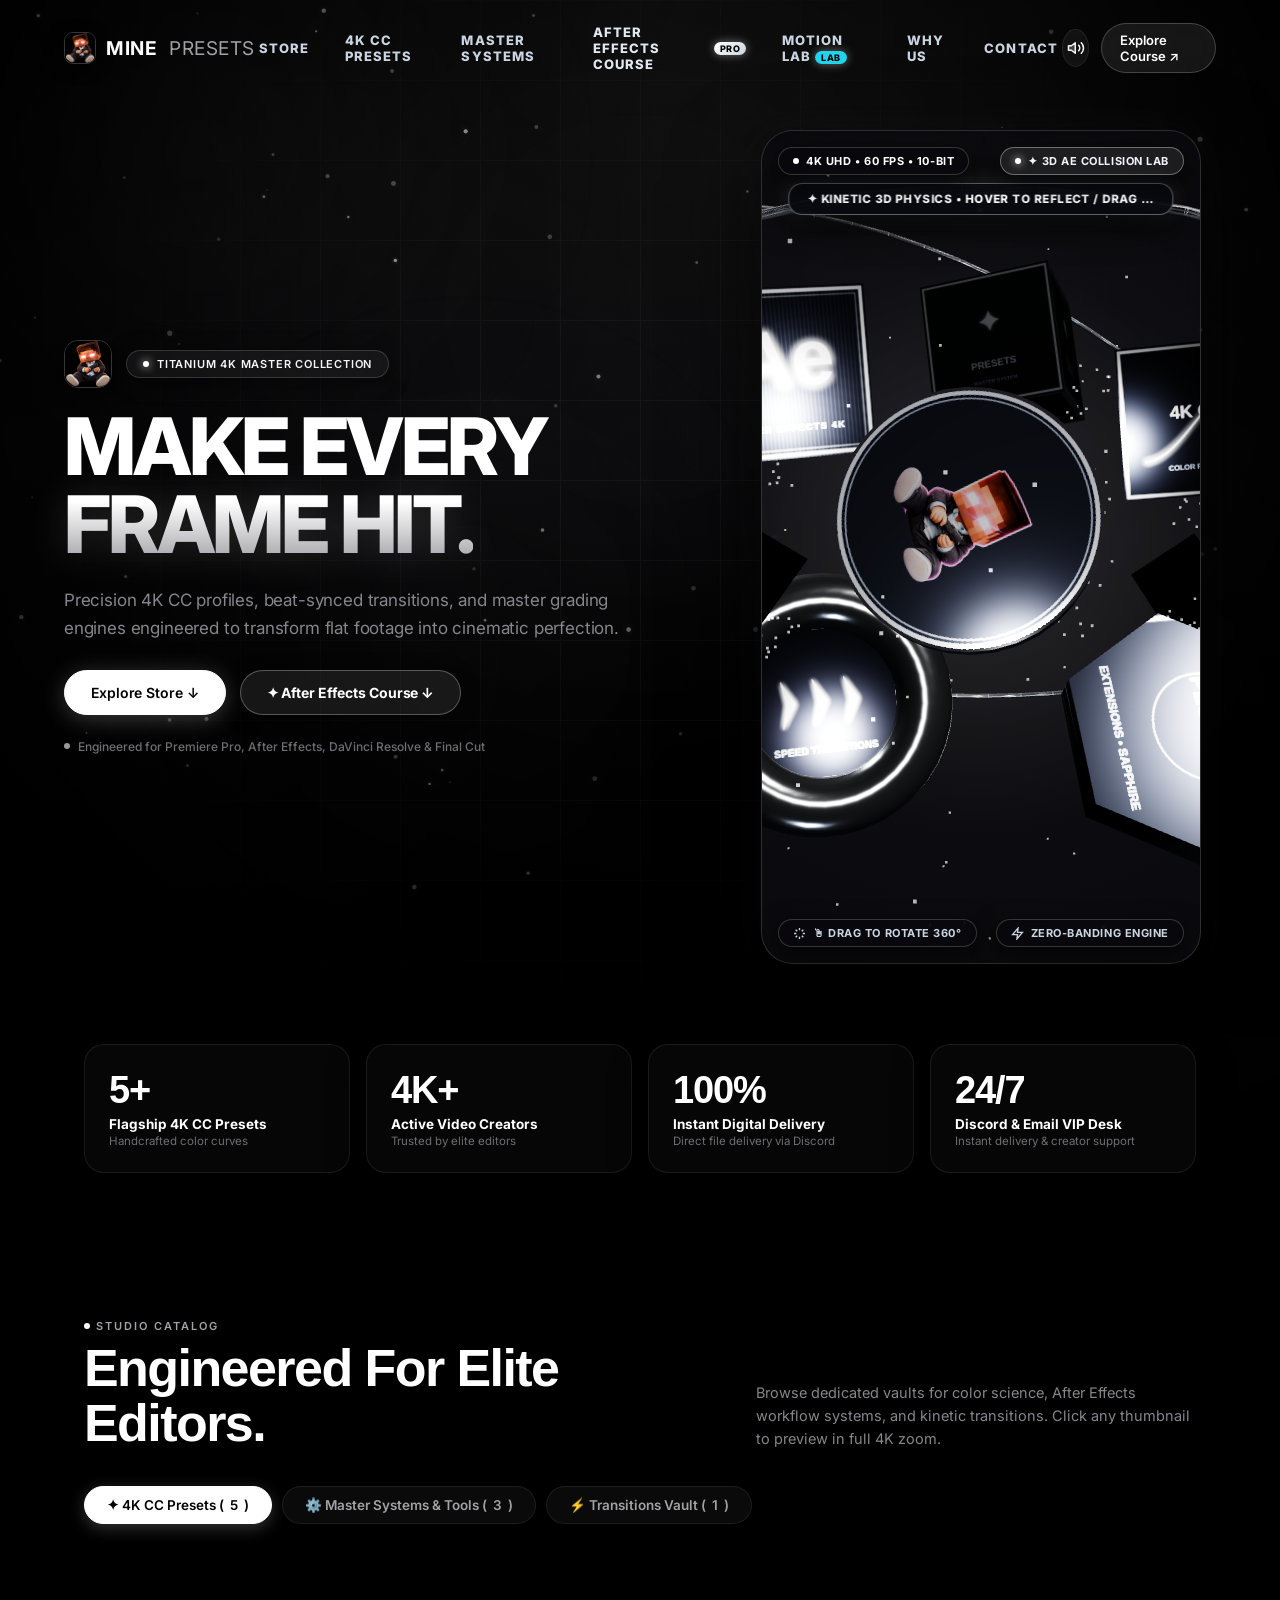
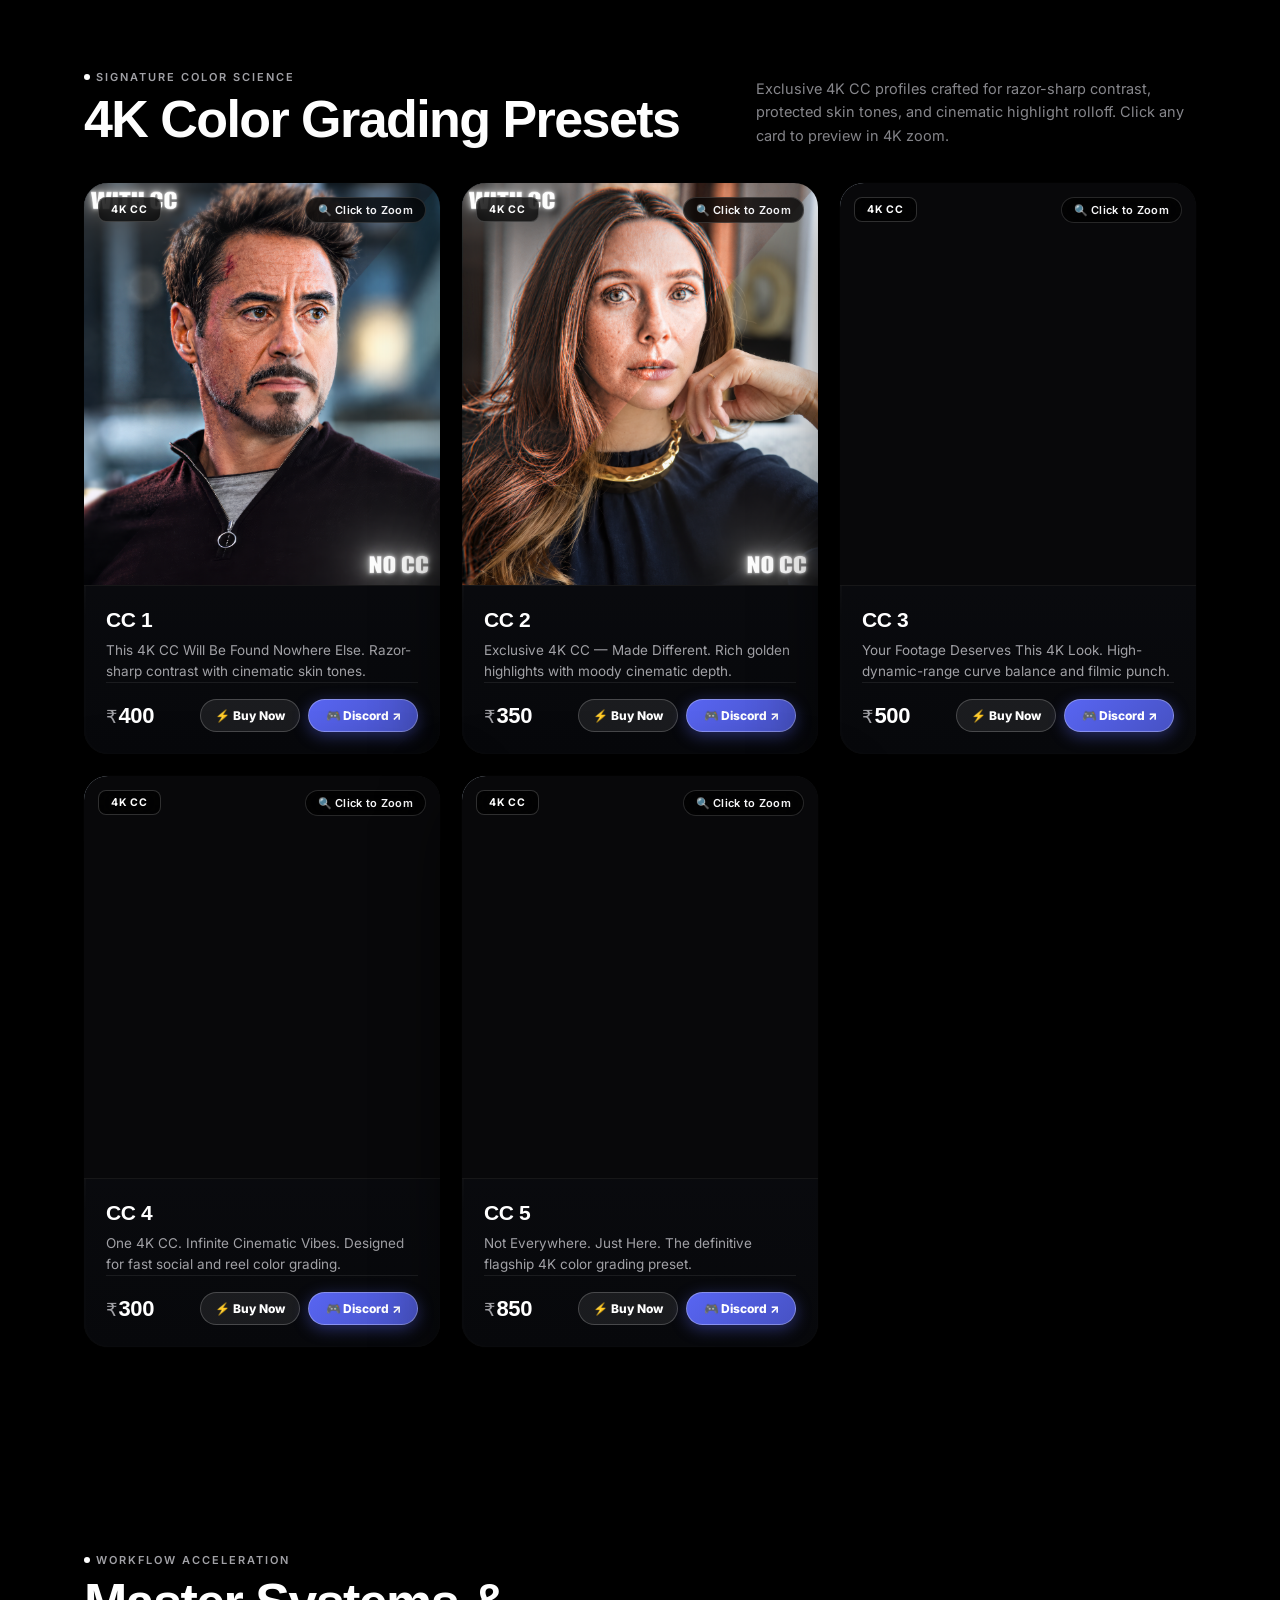
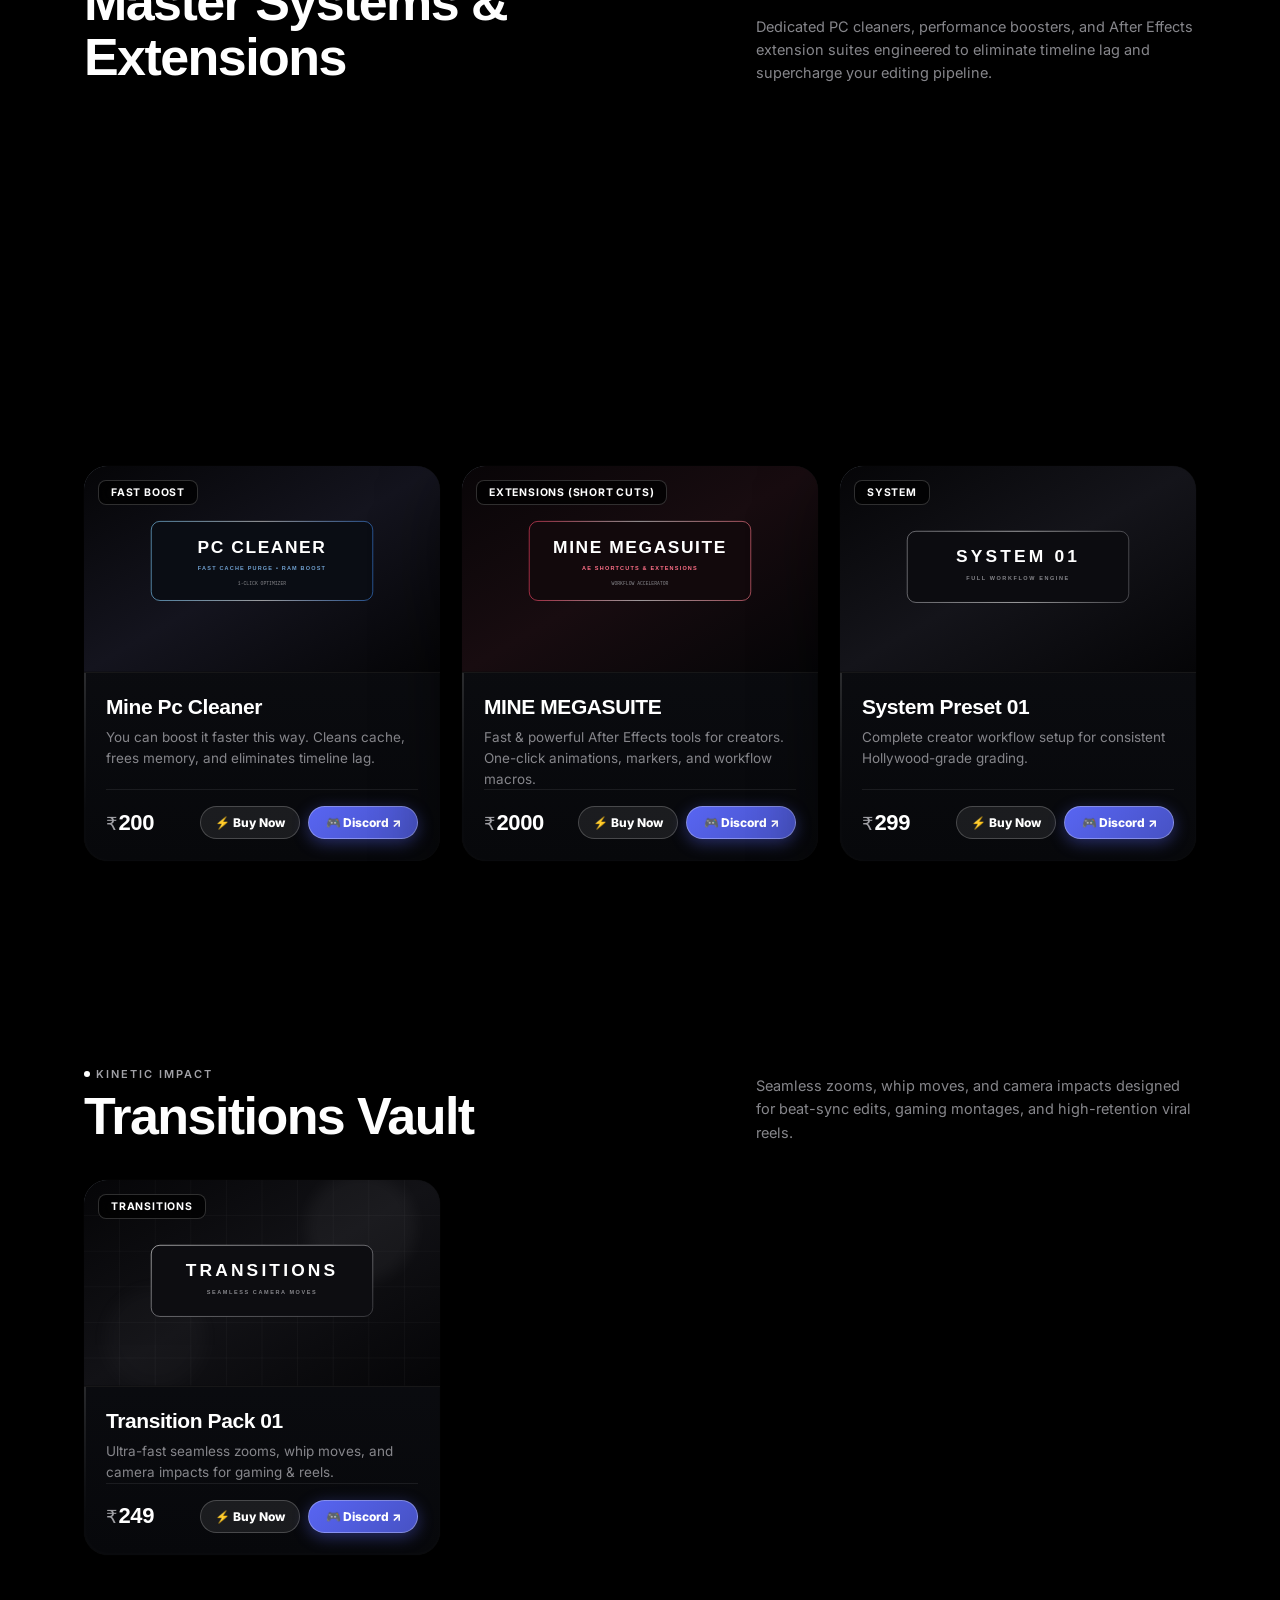
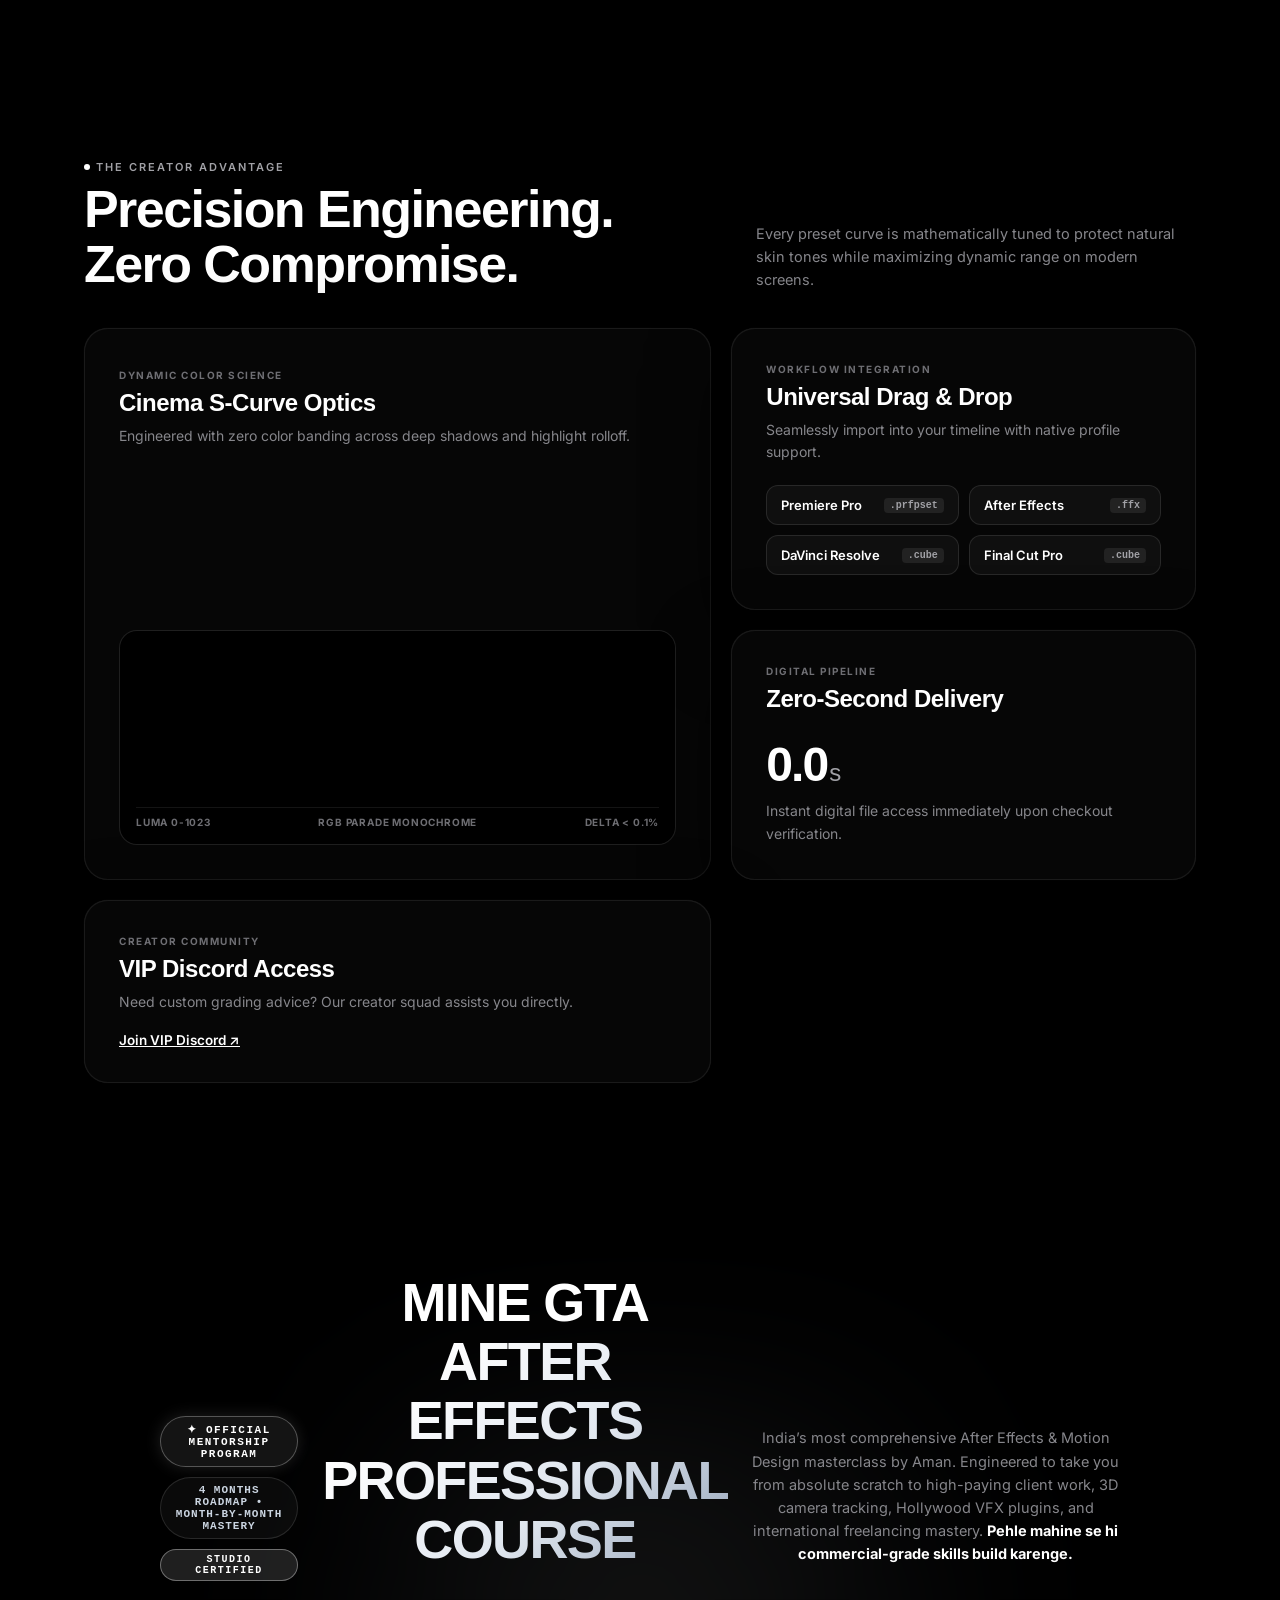
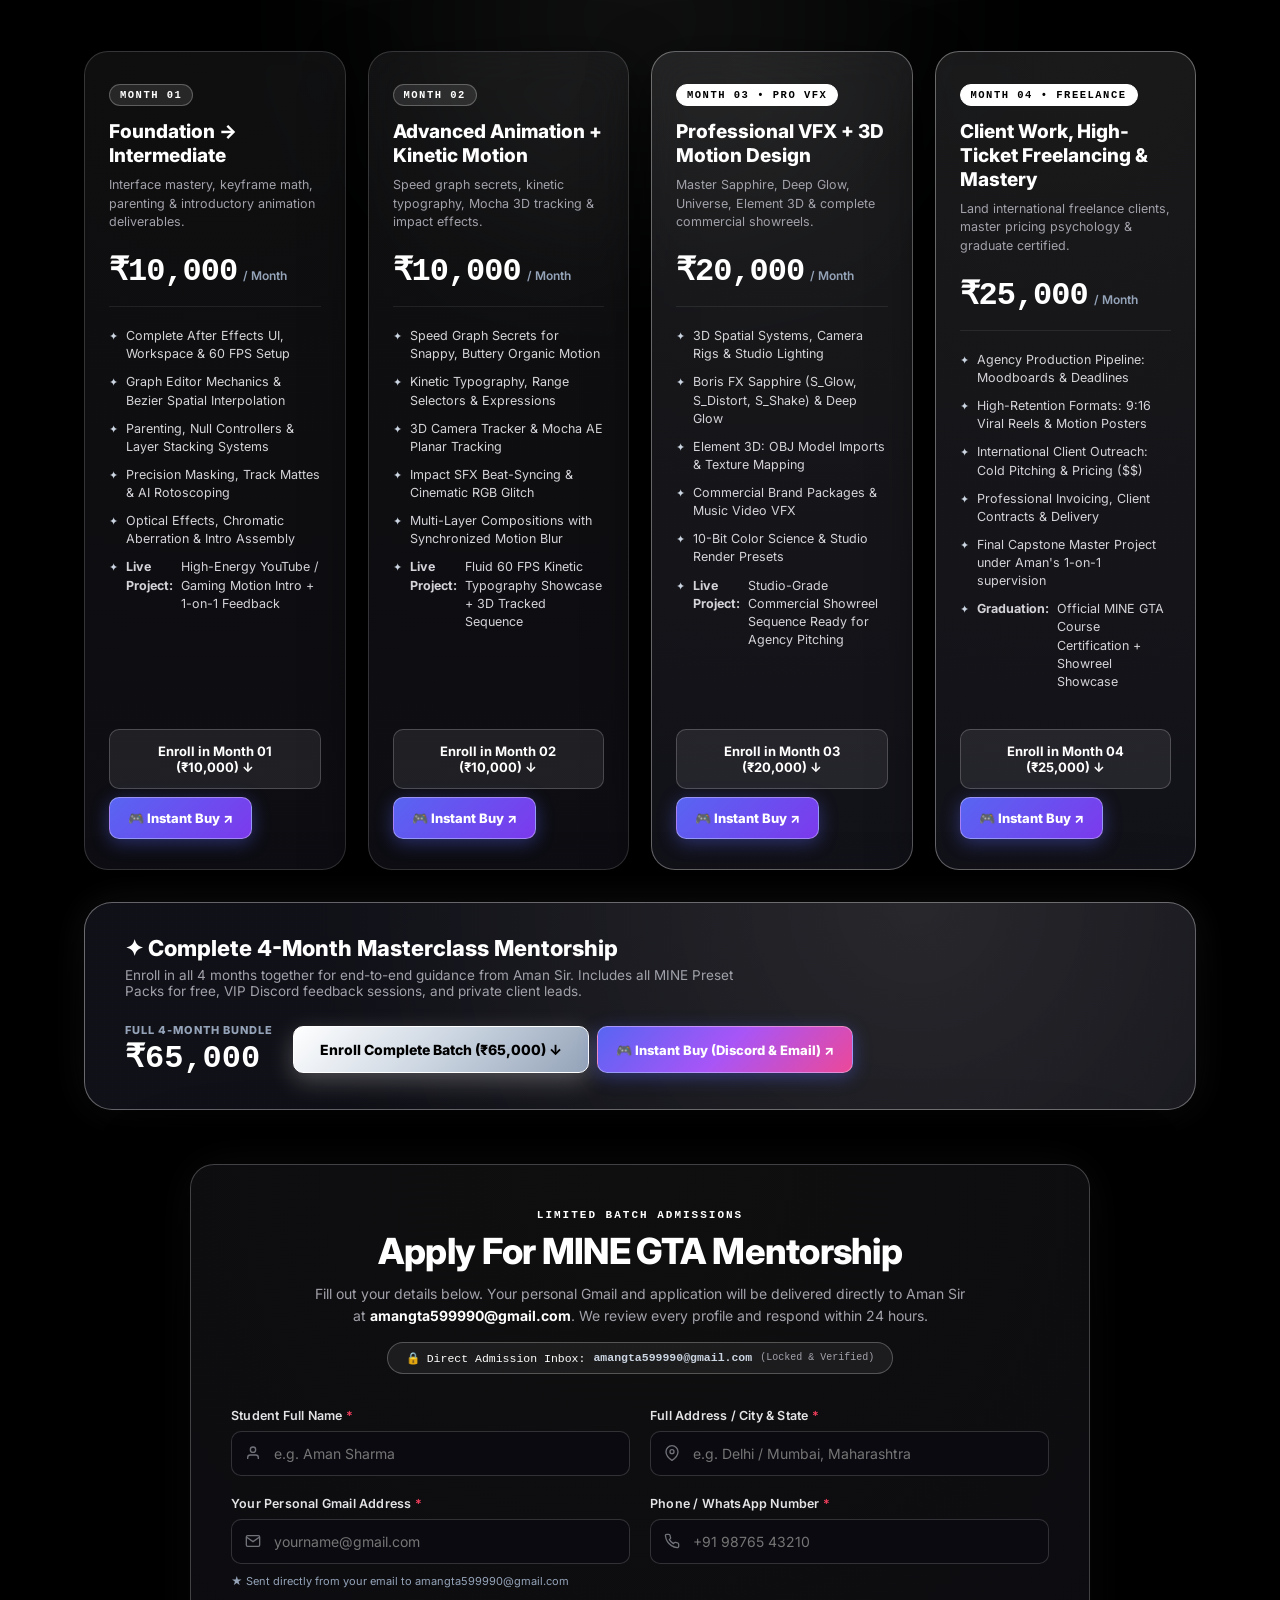
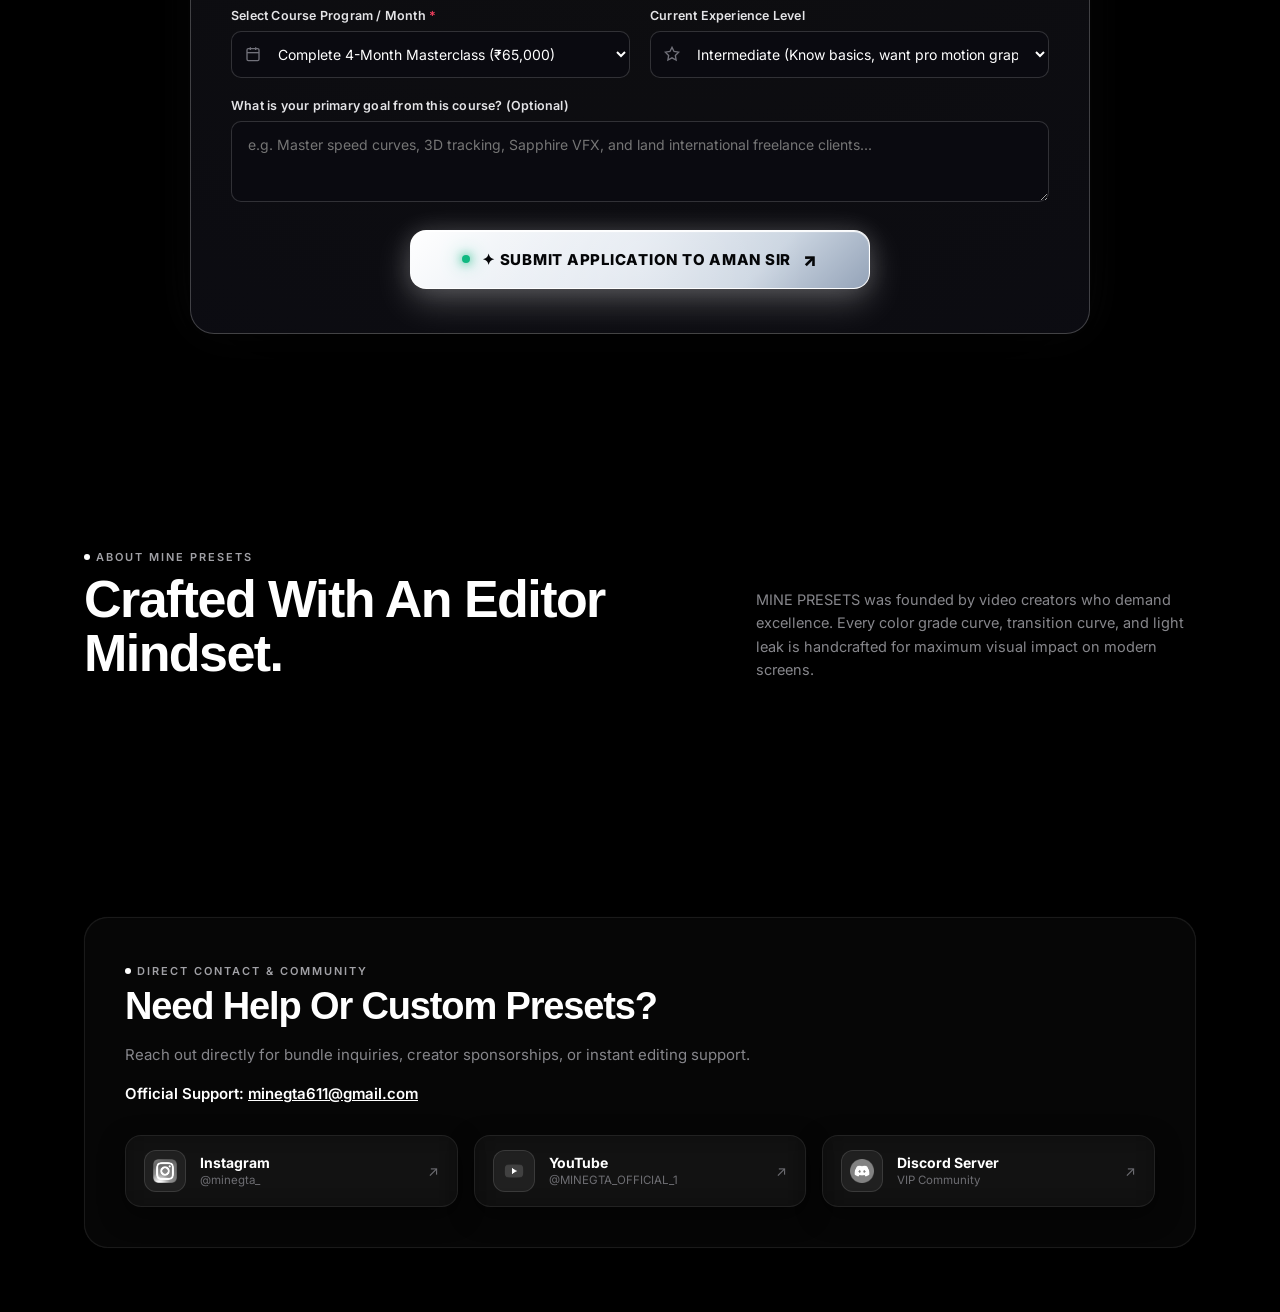
==== commit 68e24d8e: "Update website" ====
--- a/index.html
+++ b/index.html
@@ -13,7 +13,6 @@
 <link rel="preconnect" href="https://fonts.gstatic.com" crossorigin>
 <link href="https://fonts.googleapis.com/css2?family=Inter:wght@300;400;500;600;700;800;900&display=swap" rel="stylesheet">
 <link rel="stylesheet" href="style.css">
-<script src="https://cdnjs.cloudflare.com/ajax/libs/qrious/4.0.2/qrious.min.js"></script>
 </head>
 <body>
 
@@ -39,6 +38,7 @@
       <a href="#store-cc">4K CC PRESETS</a>
       <a href="#store-systems">MASTER SYSTEMS</a>
       <a href="#course" class="nav-gta-link">AFTER EFFECTS COURSE <span class="nav-hot-badge">PRO</span></a>
+      <a href="motion-lab.html" class="nav-lab-link">MOTION LAB <span class="nav-hot-badge" style="background:#22d3ee; color:#000;">LAB</span></a>
       <a href="#why">WHY US</a>
       <a href="#contact">CONTACT</a>
     </div>
@@ -65,8 +65,8 @@
 
 <!-- Hero Section (Two-Column Apple Interactive Kinetic Stage) -->
 <header class="hero" id="home">
-  <video class="hero-video" autoplay loop muted playsinline>
-    <source src="cc_preset_1.mp4" type="video/mp4">
+  <video class="hero-video" autoplay loop muted playsinline poster="images/Mine-cc1_.png" onerror="this.style.display='none';">
+    <source src="cc_preset_1.mp4" type="video/mp4" onerror="this.parentElement.style.display='none';">
   </video>
   <div class="grid-bg"></div>
   
@@ -144,9 +144,9 @@
       <span class="metric-sub">Direct file delivery via Discord</span>
     </div>
     <div class="metric-card">
-      <span class="metric-val">0s</span>
-      <span class="metric-lbl">Verified UPI Checkout</span>
-      <span class="metric-sub">Instant QR payment pipeline</span>
+      <span class="metric-val">24/7</span>
+      <span class="metric-lbl">Discord &amp; Email VIP Desk</span>
+      <span class="metric-sub">Instant delivery &amp; creator support</span>
     </div>
   </div>
 </section>
@@ -194,7 +194,10 @@
         <p class="cc-cinematic">This 4K CC Will Be Found Nowhere Else. Razor-sharp contrast with cinematic skin tones.</p>
         <div class="price-row">
           <div class="price"><span class="price-symbol">₹</span>400</div>
-          <a class="buy" href="https://discord.gg/aunjV6zMj" target="_blank" rel="noopener noreferrer" data-name="CC 1" data-price="400">Buy now <span class="buy-arrow">↗</span></a>
+          <div class="card-price-actions">
+            <button type="button" class="btn-card-buy-modal" onclick="openPaymentModal({ id: 'cc-1', name: 'CC 1 — 4K Look', price: 400, cat: 'cc' })" title="Buy via Discord or Gmail">⚡ Buy Now</button>
+            <a class="buy btn-card-dc" href="https://discord.gg/Sgf5aqqRVy" target="_blank" rel="noopener noreferrer" data-name="CC 1" data-price="400">🎮 Discord ↗</a>
+          </div>
         </div>
       </div>
     </article>
@@ -212,7 +215,10 @@
         <p class="cc-cinematic">Exclusive 4K CC — Made Different. Rich titanium highlights with moody cinematic depth.</p>
         <div class="price-row">
           <div class="price"><span class="price-symbol">₹</span>350</div>
-          <a class="buy" href="https://discord.gg/aunjV6zMj" target="_blank" rel="noopener noreferrer" data-name="CC 2" data-price="350">Buy now <span class="buy-arrow">↗</span></a>
+          <div class="card-price-actions">
+            <button type="button" class="btn-card-buy-modal" onclick="openPaymentModal({ id: 'cc-2', name: 'CC 2 — Titanium Look', price: 350, cat: 'cc' })" title="Buy via Discord or Gmail">⚡ Buy Now</button>
+            <a class="buy btn-card-dc" href="https://discord.gg/Sgf5aqqRVy" target="_blank" rel="noopener noreferrer" data-name="CC 2" data-price="350">🎮 Discord ↗</a>
+          </div>
         </div>
       </div>
     </article>
@@ -230,7 +236,10 @@
         <p class="cc-cinematic">Your Footage Deserves This 4K Look. High-dynamic-range curve balance and filmic punch.</p>
         <div class="price-row">
           <div class="price"><span class="price-symbol">₹</span>500</div>
-          <a class="buy" href="https://discord.gg/aunjV6zMj" target="_blank" rel="noopener noreferrer" data-name="CC 3" data-price="500">Buy now <span class="buy-arrow">↗</span></a>
+          <div class="card-price-actions">
+            <button type="button" class="btn-card-buy-modal" onclick="openPaymentModal({ id: 'cc-3', name: 'CC 3 — Master Curve', price: 500, cat: 'cc' })" title="Buy via Discord or Gmail">⚡ Buy Now</button>
+            <a class="buy btn-card-dc" href="https://discord.gg/Sgf5aqqRVy" target="_blank" rel="noopener noreferrer" data-name="CC 3" data-price="500">🎮 Discord ↗</a>
+          </div>
         </div>
       </div>
     </article>
@@ -248,7 +257,10 @@
         <p class="cc-cinematic">One 4K CC. Infinite Cinematic Vibes. Designed for fast social and reel color grading.</p>
         <div class="price-row">
           <div class="price"><span class="price-symbol">₹</span>300</div>
-          <a class="buy" href="https://discord.gg/aunjV6zMj" target="_blank" rel="noopener noreferrer" data-name="CC 4" data-price="300">Buy now <span class="buy-arrow">↗</span></a>
+          <div class="card-price-actions">
+            <button type="button" class="btn-card-buy-modal" onclick="openPaymentModal({ id: 'cc-4', name: 'CC 4 — Reel Vibes', price: 300, cat: 'cc' })" title="Buy via Discord or Gmail">⚡ Buy Now</button>
+            <a class="buy btn-card-dc" href="https://discord.gg/Sgf5aqqRVy" target="_blank" rel="noopener noreferrer" data-name="CC 4" data-price="300">🎮 Discord ↗</a>
+          </div>
         </div>
       </div>
     </article>
@@ -266,7 +278,10 @@
         <p class="cc-cinematic">Not Everywhere. Just Here. The definitive flagship 4K color grading preset.</p>
         <div class="price-row">
           <div class="price"><span class="price-symbol">₹</span>850</div>
-          <a class="buy" href="https://discord.gg/aunjV6zMj" target="_blank" rel="noopener noreferrer" data-name="CC 5" data-price="850">Buy now <span class="buy-arrow">↗</span></a>
+          <div class="card-price-actions">
+            <button type="button" class="btn-card-buy-modal" onclick="openPaymentModal({ id: 'cc-5', name: 'CC 5 — Flagship Masterpiece', price: 850, cat: 'cc' })" title="Buy via Discord or Gmail">⚡ Buy Now</button>
+            <a class="buy btn-card-dc" href="https://discord.gg/Sgf5aqqRVy" target="_blank" rel="noopener noreferrer" data-name="CC 5" data-price="850">🎮 Discord ↗</a>
+          </div>
         </div>
       </div>
     </article>
@@ -396,7 +411,7 @@
       <span class="bento-tag">CREATOR COMMUNITY</span>
       <h3>VIP Discord Access</h3>
       <p>Need custom grading advice? Our creator squad assists you directly.</p>
-      <a class="bento-link" href="https://discord.gg/aunjV6zMj" target="_blank" rel="noopener noreferrer">Join VIP Discord ↗</a>
+      <a class="bento-link" href="https://discord.gg/Sgf5aqqRVy" target="_blank" rel="noopener noreferrer">Join VIP Discord ↗</a>
     </div>
   </div>
 </section>
@@ -444,7 +459,10 @@
           <li><strong>Live Project:</strong> High-Energy YouTube / Gaming Motion Intro + 1-on-1 Feedback</li>
         </ul>
       </div>
-      <button type="button" class="btn-select-month-silver" onclick="selectCourseMonth('Month 01: Foundation → Intermediate (₹10,000)')">Enroll in Month 01 (₹10,000) ↓</button>
+      <div style="display:flex; gap:8px; flex-wrap:wrap; margin-top:14px;">
+        <button type="button" class="btn-select-month-silver" style="flex:1;" onclick="selectCourseMonth('Month 01: Foundation → Intermediate (₹10,000)')">Enroll in Month 01 (₹10,000) ↓</button>
+        <button type="button" class="btn-select-month-dc" onclick="openPaymentModal({ id: 'course-m1', name: 'MINE GTA Course - Month 01: Foundation → Intermediate', price: 10000 })" title="Enroll via Discord or Gmail">🎮 Instant Buy ↗</button>
+      </div>
     </div>
 
     <!-- Month 02 Card -->
@@ -466,7 +484,10 @@
           <li><strong>Live Project:</strong> Fluid 60 FPS Kinetic Typography Showcase + 3D Tracked Sequence</li>
         </ul>
       </div>
-      <button type="button" class="btn-select-month-silver" onclick="selectCourseMonth('Month 02: Advanced Animation + Kinetic Motion (₹10,000)')">Enroll in Month 02 (₹10,000) ↓</button>
+      <div style="display:flex; gap:8px; flex-wrap:wrap; margin-top:14px;">
+        <button type="button" class="btn-select-month-silver" style="flex:1;" onclick="selectCourseMonth('Month 02: Advanced Animation + Kinetic Motion (₹10,000)')">Enroll in Month 02 (₹10,000) ↓</button>
+        <button type="button" class="btn-select-month-dc" onclick="openPaymentModal({ id: 'course-m2', name: 'MINE GTA Course - Month 02: Advanced Animation', price: 10000 })" title="Enroll via Discord or Gmail">🎮 Instant Buy ↗</button>
+      </div>
     </div>
 
     <!-- Month 03 Card -->
@@ -476,7 +497,7 @@
         <h3 class="month-title">Professional VFX + 3D Motion Design</h3>
         <p class="month-tagline">Master Sapphire, Deep Glow, Universe, Element 3D &amp; complete commercial showreels.</p>
         <div class="month-price-tag">
-          <span class="month-amount">₹12,000</span>
+          <span class="month-amount">₹20,000</span>
           <span class="month-term">/ Month</span>
         </div>
         <ul class="month-topics-list">
@@ -488,7 +509,10 @@
           <li><strong>Live Project:</strong> Studio-Grade Commercial Showreel Sequence Ready for Agency Pitching</li>
         </ul>
       </div>
-      <button type="button" class="btn-select-month-silver" onclick="selectCourseMonth('Month 03: Professional VFX + 3D Motion Design (₹12,000)')">Enroll in Month 03 (₹12,000) ↓</button>
+      <div style="display:flex; gap:8px; flex-wrap:wrap; margin-top:14px;">
+        <button type="button" class="btn-select-month-silver" style="flex:1;" onclick="selectCourseMonth('Month 03: Professional VFX + 3D Motion Design (₹20,000)')">Enroll in Month 03 (₹20,000) ↓</button>
+        <button type="button" class="btn-select-month-dc" onclick="openPaymentModal({ id: 'course-m3', name: 'MINE GTA Course - Month 03: Professional VFX', price: 20000 })" title="Enroll via Discord or Gmail">🎮 Instant Buy ↗</button>
+      </div>
     </div>
 
     <!-- Month 04 Card -->
@@ -498,7 +522,7 @@
         <h3 class="month-title">Client Work, High-Ticket Freelancing &amp; Mastery</h3>
         <p class="month-tagline">Land international freelance clients, master pricing psychology &amp; graduate certified.</p>
         <div class="month-price-tag">
-          <span class="month-amount">₹12,000</span>
+          <span class="month-amount">₹25,000</span>
           <span class="month-term">/ Month</span>
         </div>
         <ul class="month-topics-list">
@@ -510,7 +534,10 @@
           <li><strong>Graduation:</strong> Official MINE GTA Course Certification + Showreel Showcase</li>
         </ul>
       </div>
-      <button type="button" class="btn-select-month-silver" onclick="selectCourseMonth('Month 04: Client Work + High-Ticket Freelancing (₹12,000)')">Enroll in Month 04 (₹12,000) ↓</button>
+      <div style="display:flex; gap:8px; flex-wrap:wrap; margin-top:14px;">
+        <button type="button" class="btn-select-month-silver" style="flex:1;" onclick="selectCourseMonth('Month 04: Client Work + High-Ticket Freelancing (₹25,000)')">Enroll in Month 04 (₹25,000) ↓</button>
+        <button type="button" class="btn-select-month-dc" onclick="openPaymentModal({ id: 'course-m4', name: 'MINE GTA Course - Month 04: Client Work & Mastery', price: 25000 })" title="Enroll via Discord or Gmail">🎮 Instant Buy ↗</button>
+      </div>
     </div>
   </div>
 
@@ -523,9 +550,12 @@
     <div class="bundle-right">
       <div>
         <div style="font-size:11px; font-weight:800; letter-spacing:1px; color:#94a3b8; text-transform:uppercase;">FULL 4-MONTH BUNDLE</div>
-        <div class="bundle-price-val">₹44,000</div>
-      </div>
-      <button type="button" class="btn-select-bundle-silver" onclick="selectCourseMonth('Complete 4-Month Masterclass (₹44,000)')">Enroll Complete Batch (₹44,000) ↓</button>
+        <div class="bundle-price-val">₹65,000</div>
+      </div>
+      <div style="display:flex; gap:8px; flex-wrap:wrap;">
+        <button type="button" class="btn-select-bundle-silver" onclick="selectCourseMonth('Complete 4-Month Masterclass (₹65,000)')">Enroll Complete Batch (₹65,000) ↓</button>
+        <button type="button" class="btn-select-month-dc btn-bundle-dc" onclick="openPaymentModal({ id: 'course-bundle', name: 'MINE GTA Course - Complete 4-Month Masterclass', price: 65000 })" title="Enroll Full Batch via Discord or Gmail">🎮 Instant Buy (Discord &amp; Email) ↗</button>
+      </div>
     </div>
   </div>
 
@@ -592,9 +622,9 @@
             <select id="gtaCourse" name="course" class="gta-select">
               <option value="Month 01: Foundation → Intermediate (₹10,000)">Month 01: Foundation → Intermediate (₹10,000)</option>
               <option value="Month 02: Advanced Animation + Kinetic Motion (₹10,000)">Month 02: Advanced Animation + Kinetic Motion (₹10,000)</option>
-              <option value="Month 03: Professional VFX + 3D Motion Design (₹12,000)">Month 03: Professional VFX + 3D Motion Design (₹12,000)</option>
-              <option value="Month 04: Client Work + High-Ticket Freelancing (₹12,000)">Month 04: Client Work + High-Ticket Freelancing (₹12,000)</option>
-              <option value="Complete 4-Month Masterclass (₹44,000)" selected>Complete 4-Month Masterclass (₹44,000)</option>
+              <option value="Month 03: Professional VFX + 3D Motion Design (₹20,000)">Month 03: Professional VFX + 3D Motion Design (₹20,000)</option>
+              <option value="Month 04: Client Work, High-Ticket Freelancing &amp; Mastery (₹25,000)">Month 04: Client Work, High-Ticket Freelancing &amp; Mastery (₹25,000)</option>
+              <option value="Complete 4-Month Masterclass (₹65,000)" selected>Complete 4-Month Masterclass (₹65,000)</option>
             </select>
           </div>
         </div>
@@ -684,7 +714,7 @@
       </a>
 
       <!-- Discord -->
-      <a class="social-btn social-discord" href="https://discord.gg/aunjV6zMj" target="_blank" rel="noopener noreferrer" aria-label="Official Discord Community">
+      <a class="social-btn social-discord" href="https://discord.gg/Sgf5aqqRVy" target="_blank" rel="noopener noreferrer" aria-label="Official Discord Community">
         <div class="social-icon-wrapper">
           <img class="social-brand-img" src="images/icon-discord.png" alt="Discord Logo" width="32" height="32" loading="lazy">
         </div>
@@ -728,42 +758,82 @@
   </div>
 </div>
 
-<!-- SECURE UPI CHECKOUT MODAL -->
-<div class="modal" id="modal" role="dialog" aria-modal="true" aria-label="Secure UPI Checkout">
-  <div class="modal-box">
-    <button class="modal-close" id="close" aria-label="Close Checkout Modal">×</button>
-    <div class="eyebrow">Verified UPI Gateway</div>
-    <h3>Complete Your Order</h3>
-    <p class="modal-sub">Scan the QR code with GPay, PhonePe, Paytm, or BHIM.</p>
+<!-- VIP PURCHASE & DIRECT CONTACT MODAL (DISCORD & GMAIL) -->
+<div class="modal" id="modal" role="dialog" aria-modal="true" aria-label="Purchase via Discord or Email">
+  <div class="modal-box modal-box-vip">
+    <button class="modal-close" id="close" aria-label="Close Modal">×</button>
+    <div class="eyebrow" style="color:#22d3ee; letter-spacing:2px; font-weight:800;">⚡ OFFICIAL CREATOR ORDER DESK</div>
+    <h3 style="margin-top:6px; font-size:26px; font-weight:900; letter-spacing:-0.5px;">Instant Buy &amp; Direct Access</h3>
+    <p class="modal-sub" style="margin-bottom:18px;">Get instant file delivery &amp; 1-on-1 creator support.</p>
     
-    <div class="product-name" id="productName">Product Name — ₹0</div>
-    
-    <div class="qr-wrap">
-      <div class="qr-luxury-frame">
-        <span class="qr-corner tl"></span>
-        <span class="qr-corner tr"></span>
-        <span class="qr-corner bl"></span>
-        <span class="qr-corner br"></span>
-        <canvas id="paymentQR" width="360" height="360" aria-label="Dynamic UPI QR Code"></canvas>
-      </div>
-    </div>
-    
-    <div class="upi-info">UPI ID: <b id="upiIdText">ankitgirirg@okicici</b></div>
-    <button class="copy-btn" id="copyBtn">📋 Copy UPI ID</button>
-    
-    <div class="payment-total">Pay Exactly <span id="payAmount">₹0</span></div>
-    
-    <div class="modal-actions">
-      <button class="btn-upi-app" id="upiPay">⚡ Open in UPI App</button>
-      <button class="btn-paid" id="paidBtn">I Have Paid ✓</button>
-    </div>
-    
-    <div id="downloadArea">
-      <div style="color:#ffffff; font-weight:700; margin-bottom:8px;">✓ Payment Recorded — File Ready</div>
-      <a id="downloadBtn" class="btn btn-primary" href="#" download style="padding:10px 20px; font-size:13px; display:inline-flex;">Download Preset Pack ↓</a>
-    </div>
-    
-    <div class="note">After payment, take a screenshot of your payment confirmation. If you need any assistance, contact minegta611@gmail.com</div>
+    <div class="vip-item-banner">
+      <div class="vip-item-name" id="productName">Select Product or Course</div>
+      <div class="vip-item-price-tag">
+        <span class="vip-price-lbl">Official Price</span>
+        <span class="vip-price-val" id="payAmount">₹0</span>
+      </div>
+    </div>
+
+    <!-- Instructions in High-Conversion English -->
+    <div class="vip-order-instructions">
+      <h4 class="vip-instr-title">✦ How To Complete Your Order:</h4>
+      <p class="vip-instr-text">
+        To purchase this pack or enroll in the mentorship, please connect with Aman directly on <strong>Discord</strong> or send a message via <strong>Gmail</strong>. All presets, drive download links, and course batch seats are delivered and confirmed instantly!
+      </p>
+      
+      <div class="vip-steps-list">
+        <div class="vip-step-item">
+          <span class="vip-step-badge">1</span>
+          <div>
+            <strong>Choose Your Preferred Platform:</strong>
+            <p>Click the animated Discord button or the Direct Gmail button below.</p>
+          </div>
+        </div>
+        <div class="vip-step-item">
+          <span class="vip-step-badge">2</span>
+          <div>
+            <strong>Send Your Order Message:</strong>
+            <p>Mention that you want to buy <code id="conciergeItemCode" style="color:#22d3ee; background:rgba(34,211,238,0.12); padding:2px 6px; border-radius:4px;">this item</code>.</p>
+          </div>
+        </div>
+        <div class="vip-step-item">
+          <span class="vip-step-badge">3</span>
+          <div>
+            <strong>Receive Instant VIP Delivery:</strong>
+            <p>Aman Sir will send your high-speed Google Drive access link or course onboarding credentials right away.</p>
+          </div>
+        </div>
+      </div>
+    </div>
+
+    <!-- Dual Animated Tagda Action Buttons -->
+    <div class="vip-actions-container">
+      <a class="btn-vip-discord" id="btnModalDiscord" href="https://discord.gg/Sgf5aqqRVy" target="_blank" rel="noopener noreferrer">
+        <span class="btn-shine"></span>
+        <span class="btn-icon">🎮</span>
+        <div class="btn-txt-wrap">
+          <span class="btn-txt-main">Buy via Official Discord ↗</span>
+          <span class="btn-txt-sub">Join Discord Server (discord.gg/Sgf5aqqRVy) • Instant Delivery</span>
+        </div>
+      </a>
+
+      <a class="btn-vip-gmail" id="btnModalGmail" href="mailto:minegta611@gmail.com">
+        <span class="btn-shine"></span>
+        <span class="btn-icon">✉️</span>
+        <div class="btn-txt-wrap">
+          <span class="btn-txt-main">Message Directly on Gmail ↗</span>
+          <span class="btn-txt-sub">minegta611@gmail.com • Quick Response</span>
+        </div>
+      </a>
+
+      <button type="button" class="btn-vip-copy" id="copyBtn">
+        <span>📋</span> Copy Gmail Address (minegta611@gmail.com)
+      </button>
+    </div>
+
+    <div class="vip-security-footer">
+      🔒 <b>100% Verified Creator Delivery:</b> You interact directly with Aman. Lifetime updates &amp; VIP support included.
+    </div>
   </div>
 </div>
 
@@ -1032,7 +1102,7 @@
             <div class="auth-field">
               <label for="settingDiscordUrl">Official Discord Invite URL</label>
               <div class="input-wrap">
-                <input type="url" id="settingDiscordUrl" value="https://discord.gg/aunjV6zMj" required>
+                <input type="url" id="settingDiscordUrl" value="https://discord.gg/Sgf5aqqRVy" required>
               </div>
               <span class="field-hint">All "Buy now" buttons immediately redirect to this invite link.</span>
             </div>
@@ -1160,7 +1230,8 @@
                 <strong>Step 2:</strong> Click <strong>"Add project"</strong> &rarr; enter name <code>mine-presets</code> &rarr; click Continue &rarr; Create Project.
               </li>
               <li>
-                <strong>Step 3:</strong> In the left sidebar, click <strong>Build &rarr; Realtime Database</strong> &rarr; click <strong>"Create Database"</strong>. Select any location &rarr; Choose <strong>"Start in test mode"</strong> (Rules: <code>".read": true, ".write": true</code>).
+                <strong>Step 3 (Production Security Rules):</strong> In the left sidebar, click <strong>Build &rarr; Realtime Database</strong> &rarr; click <strong>"Create Database"</strong>. Open the <strong>Rules</strong> tab and paste our secure production rules (from <code>database.rules.json</code>) so catalog is public-readable while unauthorized writes and student application records are strictly protected!
+                <br><button type="button" class="btn-sm-ghost" id="btnCopyRules" style="margin-top:8px; display:inline-flex; font-size:11px; padding:4px 12px;" onclick="copySecurityRules()">📋 Copy Secure Firebase Rules</button>
               </li>
               <li>
                 <strong>Step 4:</strong> Copy your Database URL at the top (starts with <code>https://...firebaseio.com</code>) &rarr; paste it in the box above &rarr; click <strong>"Connect &amp; Test"</strong> &rarr; then click <strong>"Push All Local Presets to Cloud Now"</strong>!
@@ -1181,6 +1252,7 @@
               <button type="button" class="btn-sm-ghost" id="btnExportJson">📥 Download JSON Backup</button>
               <button type="button" class="btn-sm-ghost" id="btnCopyPresetCode">📋 Copy script.js Code</button>
             </div>
+          </div>
         </div>
       </div>
 
--- a/style.css
+++ b/style.css
@@ -4086,3 +4086,378 @@
   border: 1px solid rgba(239, 68, 68, 0.4);
   color: #fca5a5;
 }
+
+/* ==========================================================================
+   OFFICIAL DISCORD & DIRECT GMAIL VIP BUY SYSTEM (FULLY ANIMATED & TAGDA)
+   Discord Server: https://discord.gg/Sgf5aqqRVy
+   Direct Gmail: minegta611@gmail.com
+   ========================================================================== */
+
+/* Shimmer Light Sweep Keyframe */
+@keyframes shimmerSweep {
+  0% { transform: translateX(-160%) skewX(-20deg); opacity: 0; }
+  20% { opacity: 0.75; }
+  60% { transform: translateX(260%) skewX(-20deg); opacity: 0.75; }
+  100% { transform: translateX(260%) skewX(-20deg); opacity: 0; }
+}
+
+/* Discord Ambient Glow Pulse */
+@keyframes discordPulse {
+  0%, 100% { box-shadow: 0 4px 18px rgba(88, 101, 242, 0.4), inset 0 1px 0 rgba(255, 255, 255, 0.3); }
+  50% { box-shadow: 0 8px 30px rgba(88, 101, 242, 0.75), 0 0 14px rgba(121, 131, 245, 0.5), inset 0 1px 0 rgba(255, 255, 255, 0.5); }
+}
+
+@keyframes gmailPulse {
+  0%, 100% { box-shadow: 0 4px 18px rgba(234, 67, 53, 0.3), inset 0 1px 0 rgba(255, 255, 255, 0.2); }
+  50% { box-shadow: 0 8px 28px rgba(234, 67, 53, 0.6), 0 0 12px rgba(255, 110, 100, 0.4), inset 0 1px 0 rgba(255, 255, 255, 0.4); }
+}
+
+/* Card Price Action Container */
+.card-price-actions {
+  display: flex;
+  align-items: center;
+  gap: 8px;
+  flex-wrap: wrap;
+}
+
+/* Product Card Discord Button */
+.btn-card-dc,
+.buy.btn-card-dc {
+  display: inline-flex;
+  align-items: center;
+  justify-content: center;
+  gap: 6px;
+  padding: 8px 14px;
+  font-size: 12px;
+  font-weight: 800;
+  border-radius: var(--radius-pill);
+  background: linear-gradient(135deg, #5865F2 0%, #4752c4 100%);
+  color: #ffffff !important;
+  text-decoration: none;
+  border: 1px solid rgba(255, 255, 255, 0.3);
+  box-shadow: 0 4px 16px rgba(88, 101, 242, 0.4);
+  position: relative;
+  overflow: hidden;
+  transition: all 0.25s cubic-bezier(0.16, 1, 0.3, 1);
+  white-space: nowrap;
+}
+.btn-card-dc:hover,
+.buy.btn-card-dc:hover {
+  transform: translateY(-2px) scale(1.04);
+  box-shadow: 0 8px 26px rgba(88, 101, 242, 0.7);
+  border-color: #ffffff;
+  color: #ffffff !important;
+}
+
+/* Product Card Instant Buy (Modal Opener) */
+.btn-card-buy-modal,
+.btn-pay-qr {
+  display: inline-flex;
+  align-items: center;
+  justify-content: center;
+  gap: 6px;
+  padding: 8px 14px;
+  font-size: 12px;
+  font-weight: 800;
+  border-radius: var(--radius-pill);
+  background: rgba(255, 255, 255, 0.08);
+  border: 1px solid rgba(255, 255, 255, 0.2);
+  color: #ffffff;
+  cursor: pointer;
+  transition: all 0.25s ease;
+  white-space: nowrap;
+}
+.btn-card-buy-modal:hover,
+.btn-pay-qr:hover {
+  background: #ffffff;
+  color: #000000;
+  border-color: #ffffff;
+  transform: translateY(-2px);
+  box-shadow: 0 6px 20px rgba(255, 255, 255, 0.35);
+}
+
+/* Course Month Discord / Direct Buy Buttons */
+.btn-select-month-dc,
+.btn-select-month-qr,
+.btn-select-bundle-qr {
+  display: inline-flex;
+  align-items: center;
+  justify-content: center;
+  gap: 6px;
+  padding: 12px 18px;
+  border-radius: var(--radius-sm);
+  background: linear-gradient(135deg, #5865F2 0%, #7c3aed 100%);
+  border: 1px solid rgba(255, 255, 255, 0.35);
+  color: #ffffff;
+  font-size: 13px;
+  font-weight: 800;
+  cursor: pointer;
+  position: relative;
+  overflow: hidden;
+  transition: all 0.25s ease;
+  box-shadow: 0 4px 18px rgba(88, 101, 242, 0.4);
+  white-space: nowrap;
+}
+.btn-select-month-dc:hover,
+.btn-select-month-qr:hover,
+.btn-select-bundle-qr:hover {
+  transform: translateY(-2px) scale(1.02);
+  box-shadow: 0 8px 30px rgba(88, 101, 242, 0.7);
+  border-color: #ffffff;
+  color: #ffffff;
+}
+.btn-bundle-dc {
+  background: linear-gradient(135deg, #5865F2 0%, #a855f7 50%, #ec4899 100%);
+  animation: discordPulse 3s infinite ease-in-out;
+}
+
+/* ==========================================================================
+   VIP MODAL LUXURY STYLING (DISCORD & GMAIL DIRECT ORDER DESK)
+   ========================================================================== */
+.modal-box-vip {
+  max-width: 540px;
+  padding: 34px 28px;
+  background: radial-gradient(circle at 50% 0%, rgba(88, 101, 242, 0.16) 0%, rgba(13, 13, 18, 0.98) 70%);
+  border: 1px solid rgba(88, 101, 242, 0.4);
+  box-shadow: 0 25px 60px rgba(0, 0, 0, 0.8), 0 0 40px rgba(88, 101, 242, 0.25);
+  border-radius: 20px;
+}
+
+/* Product & Price Banner in Modal */
+.vip-item-banner {
+  display: flex;
+  justify-content: space-between;
+  align-items: center;
+  background: rgba(255, 255, 255, 0.04);
+  border: 1px solid rgba(255, 255, 255, 0.12);
+  border-radius: 14px;
+  padding: 16px 20px;
+  margin-bottom: 20px;
+  gap: 14px;
+  flex-wrap: wrap;
+}
+.vip-item-name {
+  font-size: 17px;
+  font-weight: 800;
+  color: #ffffff;
+  letter-spacing: -0.2px;
+}
+.vip-item-price-tag {
+  display: flex;
+  flex-direction: column;
+  align-items: flex-end;
+}
+.vip-price-lbl {
+  font-size: 10px;
+  font-weight: 800;
+  letter-spacing: 1px;
+  text-transform: uppercase;
+  color: #94a3b8;
+}
+.vip-price-val {
+  font-size: 24px;
+  font-weight: 900;
+  color: #22d3ee;
+  font-family: 'JetBrains Mono', monospace;
+}
+
+/* VIP Instructions Card */
+.vip-order-instructions {
+  background: rgba(16, 17, 26, 0.9);
+  border: 1px solid rgba(88, 101, 242, 0.25);
+  border-radius: 14px;
+  padding: 18px 20px;
+  margin-bottom: 22px;
+  text-align: left;
+}
+.vip-instr-title {
+  font-size: 14px;
+  font-weight: 800;
+  color: #ffffff;
+  margin-bottom: 8px;
+  display: flex;
+  align-items: center;
+  gap: 6px;
+}
+.vip-instr-text {
+  font-size: 13px;
+  color: #cbd5e1;
+  line-height: 1.55;
+  margin-bottom: 14px;
+}
+.vip-steps-list {
+  display: flex;
+  flex-direction: column;
+  gap: 10px;
+}
+.vip-step-item {
+  display: flex;
+  align-items: flex-start;
+  gap: 12px;
+  font-size: 12.5px;
+  color: #d4d4d8;
+  line-height: 1.45;
+}
+.vip-step-item strong {
+  color: #ffffff;
+  display: block;
+  font-size: 13px;
+  margin-bottom: 2px;
+}
+.vip-step-item p {
+  margin: 0;
+  color: #a1a1aa;
+}
+.vip-step-badge {
+  flex-shrink: 0;
+  width: 24px;
+  height: 24px;
+  border-radius: 50%;
+  background: linear-gradient(135deg, #5865F2, #7c3aed);
+  color: #ffffff;
+  display: inline-flex;
+  align-items: center;
+  justify-content: center;
+  font-size: 11px;
+  font-weight: 800;
+  font-family: 'JetBrains Mono', monospace;
+  box-shadow: 0 2px 8px rgba(88, 101, 242, 0.5);
+}
+
+/* Modal Action Container */
+.vip-actions-container {
+  display: flex;
+  flex-direction: column;
+  gap: 12px;
+  margin-bottom: 18px;
+}
+
+/* Luxury Animated Discord Button */
+.btn-vip-discord {
+  display: flex;
+  align-items: center;
+  justify-content: center;
+  gap: 14px;
+  padding: 15px 22px;
+  border-radius: 12px;
+  background: linear-gradient(135deg, #5865F2 0%, #404eed 100%);
+  color: #ffffff !important;
+  text-decoration: none;
+  font-weight: 800;
+  border: 1px solid rgba(255, 255, 255, 0.35);
+  position: relative;
+  overflow: hidden;
+  box-shadow: 0 8px 28px rgba(88, 101, 242, 0.5);
+  animation: discordPulse 2.8s infinite ease-in-out;
+  transition: all 0.3s cubic-bezier(0.16, 1, 0.3, 1);
+  cursor: pointer;
+}
+.btn-vip-discord:hover {
+  transform: translateY(-3px) scale(1.02);
+  box-shadow: 0 14px 40px rgba(88, 101, 242, 0.8), 0 0 20px rgba(121, 131, 245, 0.6);
+  border-color: #ffffff;
+  color: #ffffff !important;
+}
+.btn-vip-discord:active {
+  transform: translateY(-1px) scale(0.99);
+}
+
+/* Shimmer Sweep Animation Overlay */
+.btn-vip-discord .btn-shine,
+.btn-vip-gmail .btn-shine {
+  position: absolute;
+  top: 0;
+  left: 0;
+  width: 50%;
+  height: 100%;
+  background: linear-gradient(90deg, transparent, rgba(255, 255, 255, 0.35), transparent);
+  animation: shimmerSweep 3s infinite ease-in-out;
+  pointer-events: none;
+}
+
+.btn-vip-discord .btn-icon,
+.btn-vip-gmail .btn-icon {
+  font-size: 24px;
+  flex-shrink: 0;
+  filter: drop-shadow(0 2px 6px rgba(0, 0, 0, 0.3));
+}
+.btn-vip-discord .btn-txt-wrap,
+.btn-vip-gmail .btn-txt-wrap {
+  display: flex;
+  flex-direction: column;
+  text-align: left;
+}
+.btn-txt-main {
+  font-size: 15px;
+  font-weight: 800;
+  letter-spacing: -0.2px;
+}
+.btn-txt-sub {
+  font-size: 11.5px;
+  font-weight: 500;
+  opacity: 0.88;
+}
+
+/* Luxury Animated Gmail Button */
+.btn-vip-gmail {
+  display: flex;
+  align-items: center;
+  justify-content: center;
+  gap: 14px;
+  padding: 14px 22px;
+  border-radius: 12px;
+  background: linear-gradient(135deg, rgba(234, 67, 53, 0.18) 0%, rgba(20, 16, 24, 0.95) 100%);
+  border: 1px solid rgba(234, 67, 53, 0.45);
+  color: #ffffff !important;
+  text-decoration: none;
+  font-weight: 800;
+  position: relative;
+  overflow: hidden;
+  box-shadow: 0 4px 18px rgba(234, 67, 53, 0.25);
+  animation: gmailPulse 3.4s infinite ease-in-out;
+  transition: all 0.3s cubic-bezier(0.16, 1, 0.3, 1);
+  cursor: pointer;
+}
+.btn-vip-gmail:hover {
+  transform: translateY(-3px) scale(1.02);
+  box-shadow: 0 10px 32px rgba(234, 67, 53, 0.55), 0 0 16px rgba(255, 110, 100, 0.35);
+  border-color: #ea4335;
+  color: #ffffff !important;
+}
+
+/* Quick Copy Email Button */
+.btn-vip-copy {
+  display: inline-flex;
+  align-items: center;
+  justify-content: center;
+  gap: 8px;
+  padding: 11px 18px;
+  border-radius: 10px;
+  background: rgba(255, 255, 255, 0.05);
+  border: 1px dashed rgba(255, 255, 255, 0.2);
+  color: #cbd5e1;
+  font-size: 13px;
+  font-weight: 700;
+  cursor: pointer;
+  transition: all 0.25s ease;
+}
+.btn-vip-copy:hover {
+  background: rgba(255, 255, 255, 0.1);
+  border-color: #ffffff;
+  color: #ffffff;
+  transform: translateY(-1px);
+}
+.btn-vip-copy.copied {
+  background: rgba(34, 197, 94, 0.2);
+  border-color: #22c55e;
+  color: #4ade80;
+}
+
+.vip-security-footer {
+  font-size: 11.5px;
+  color: #94a3b8;
+  line-height: 1.5;
+  padding-top: 10px;
+  border-top: 1px solid rgba(255, 255, 255, 0.08);
+  text-align: center;
+}
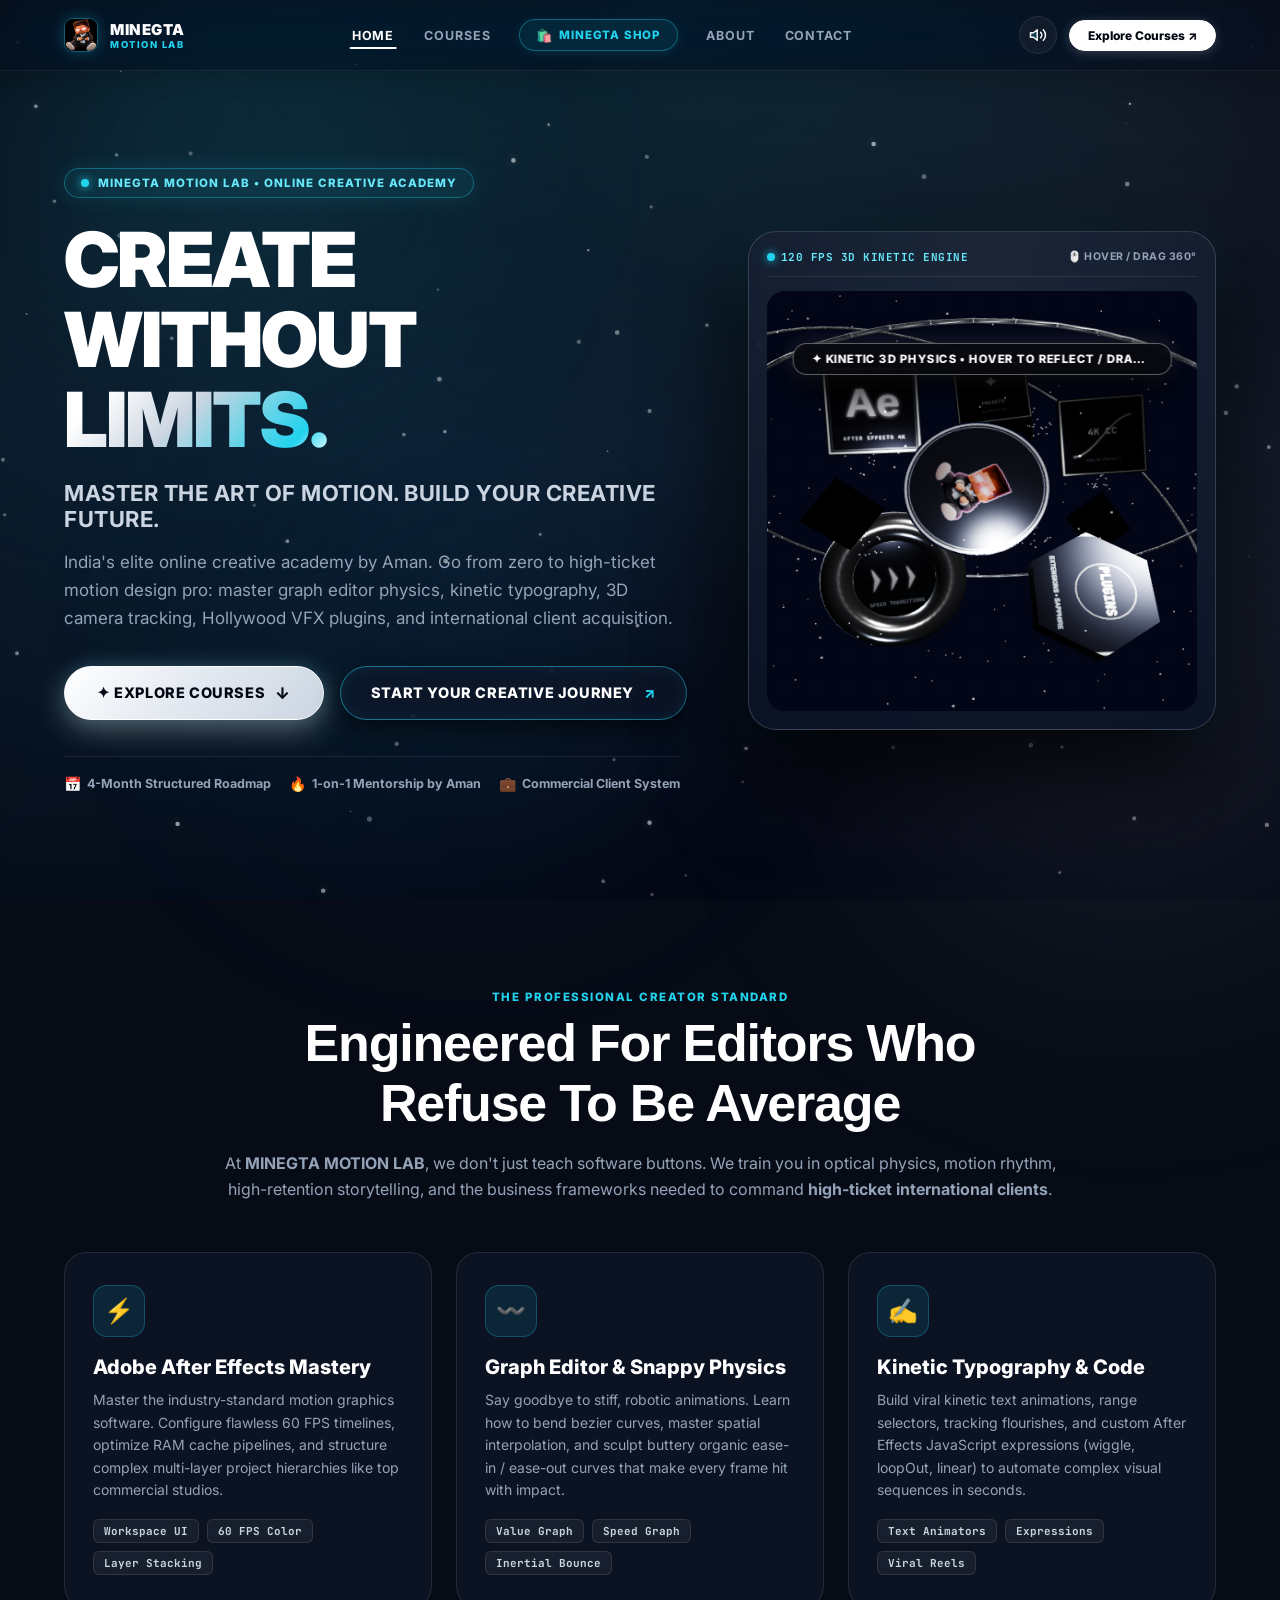
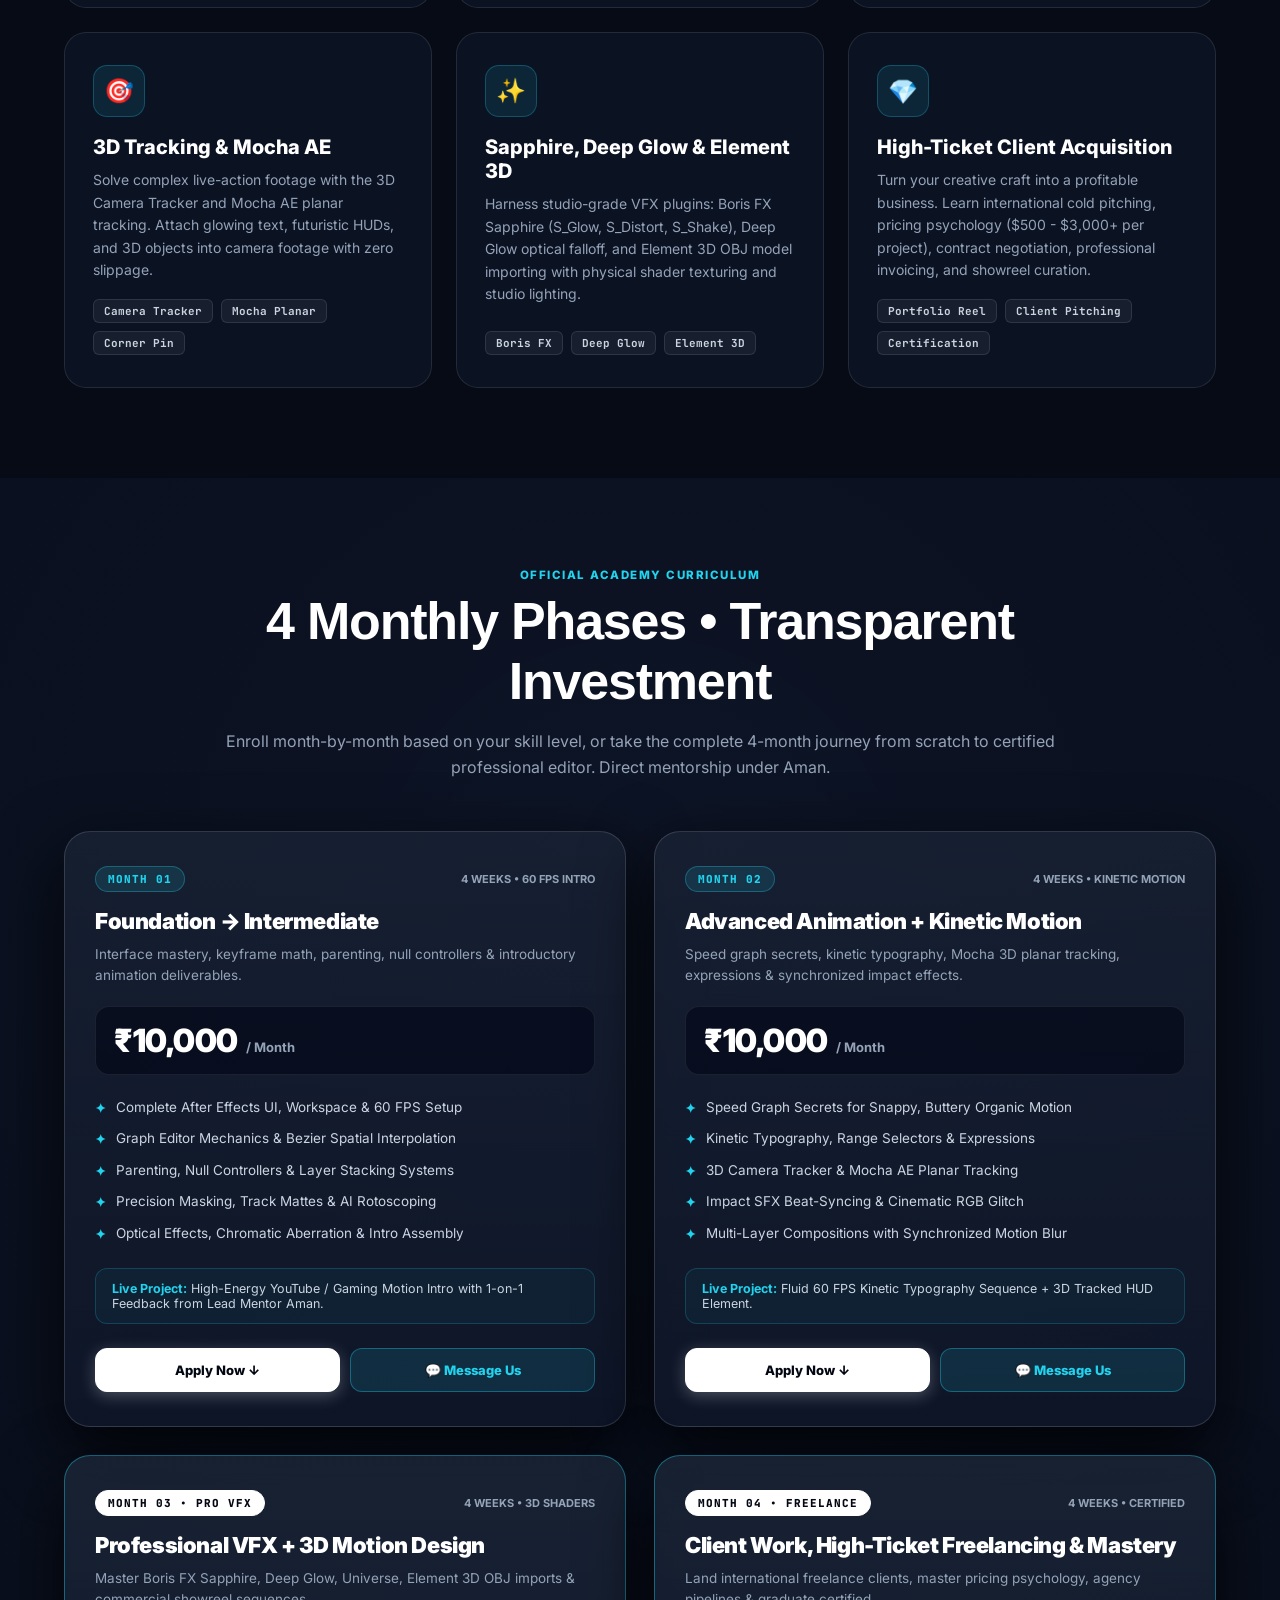
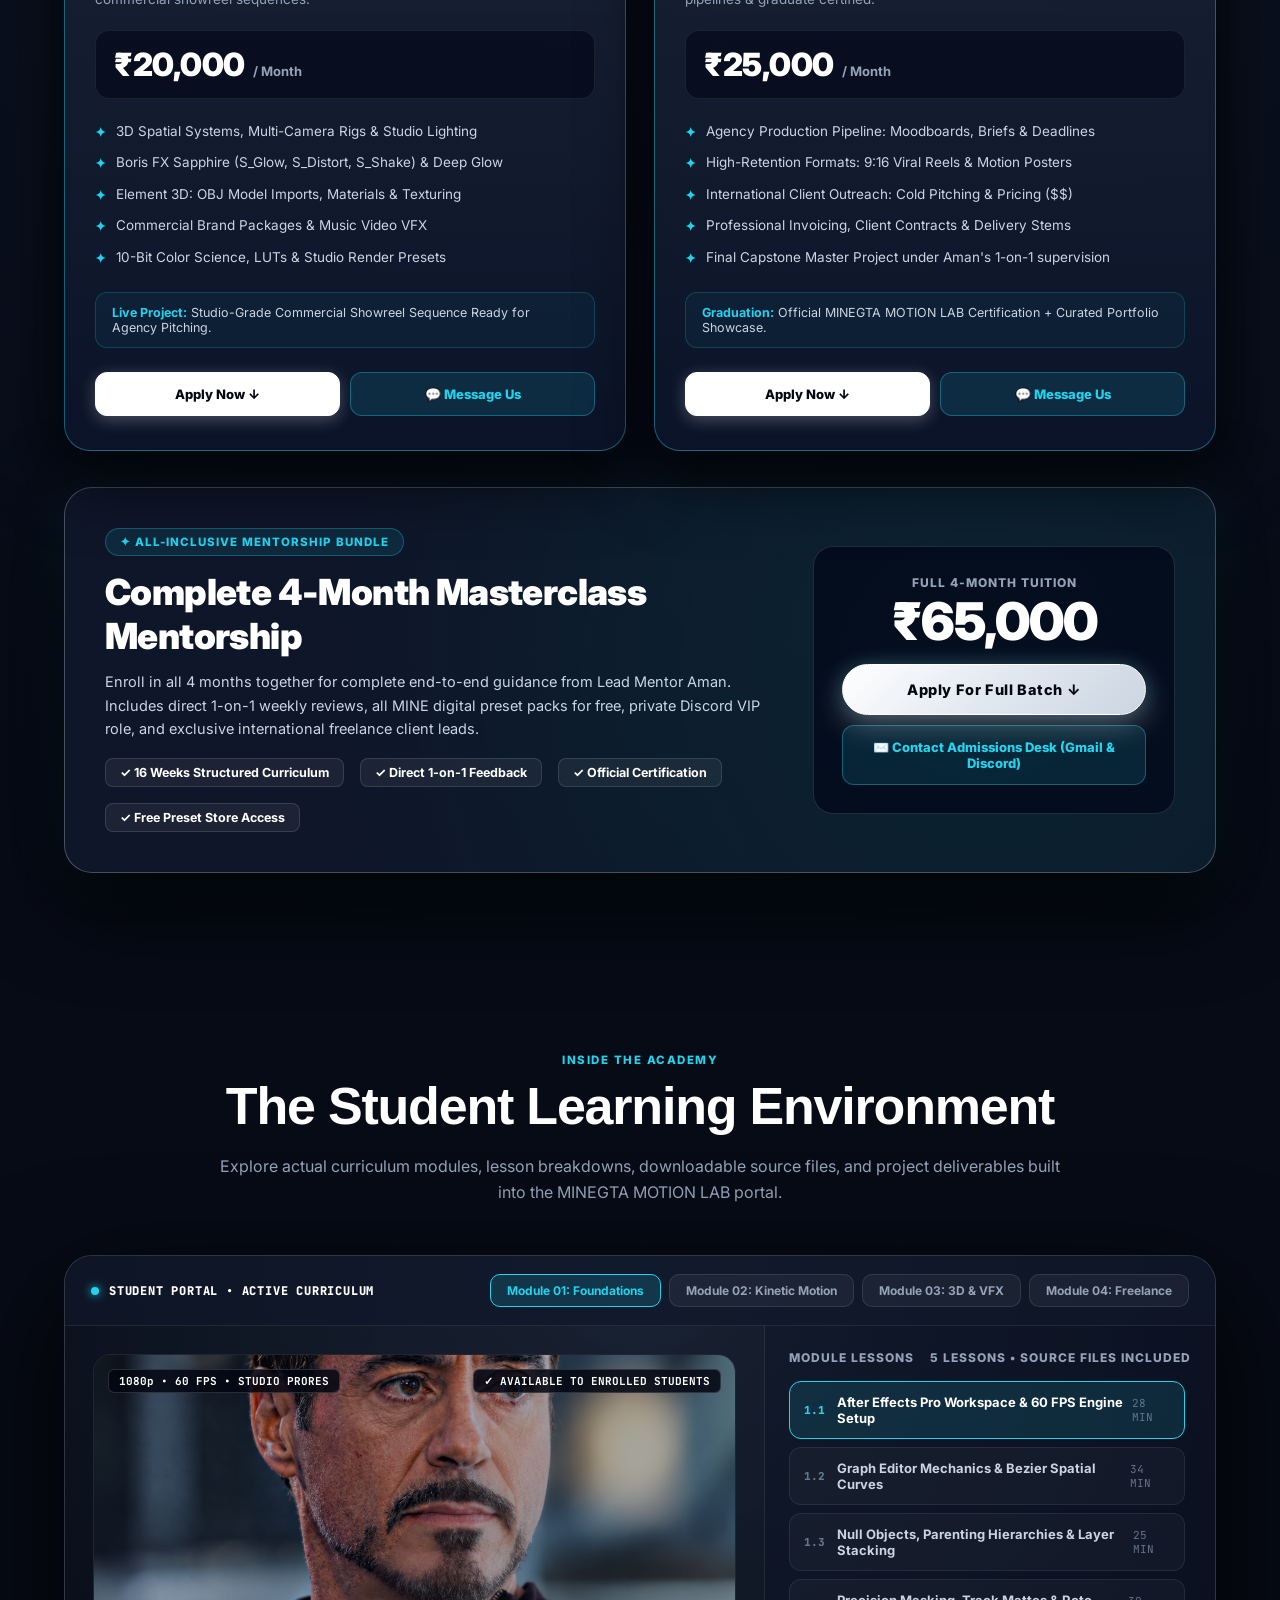
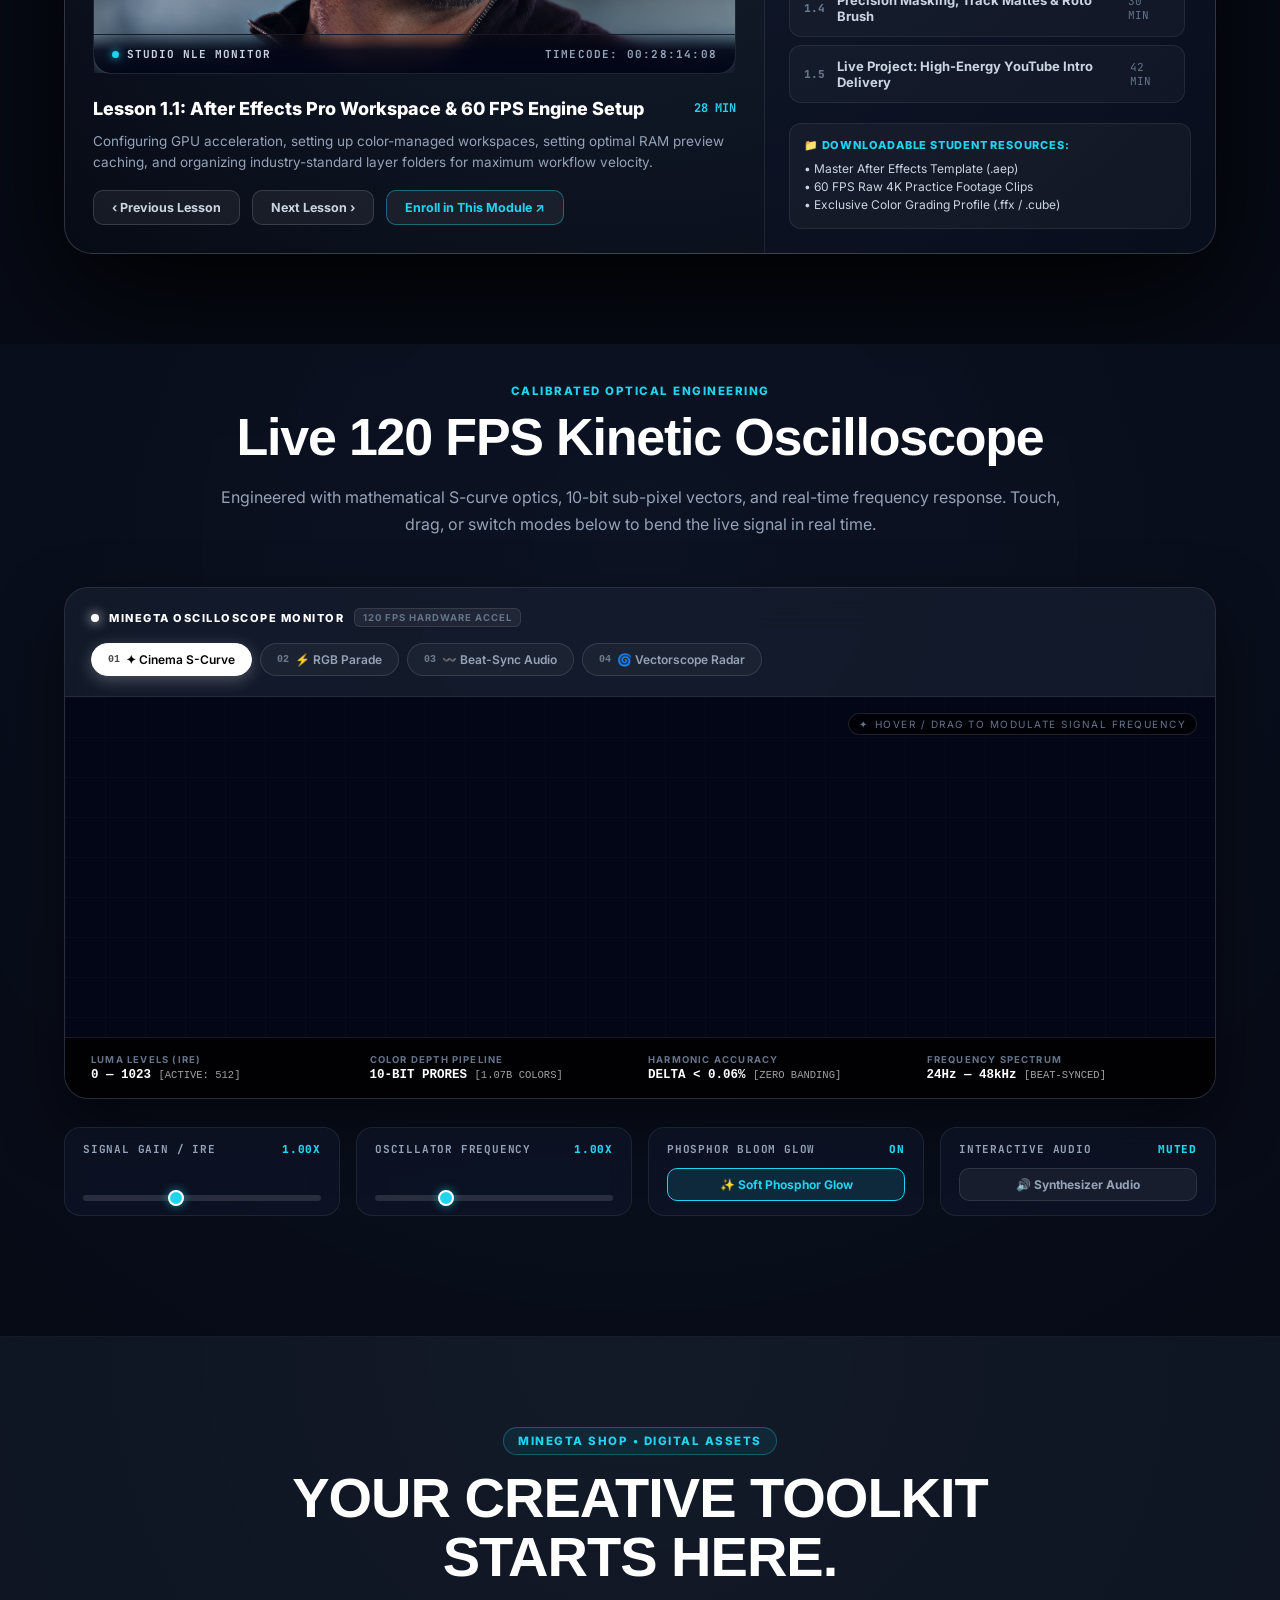
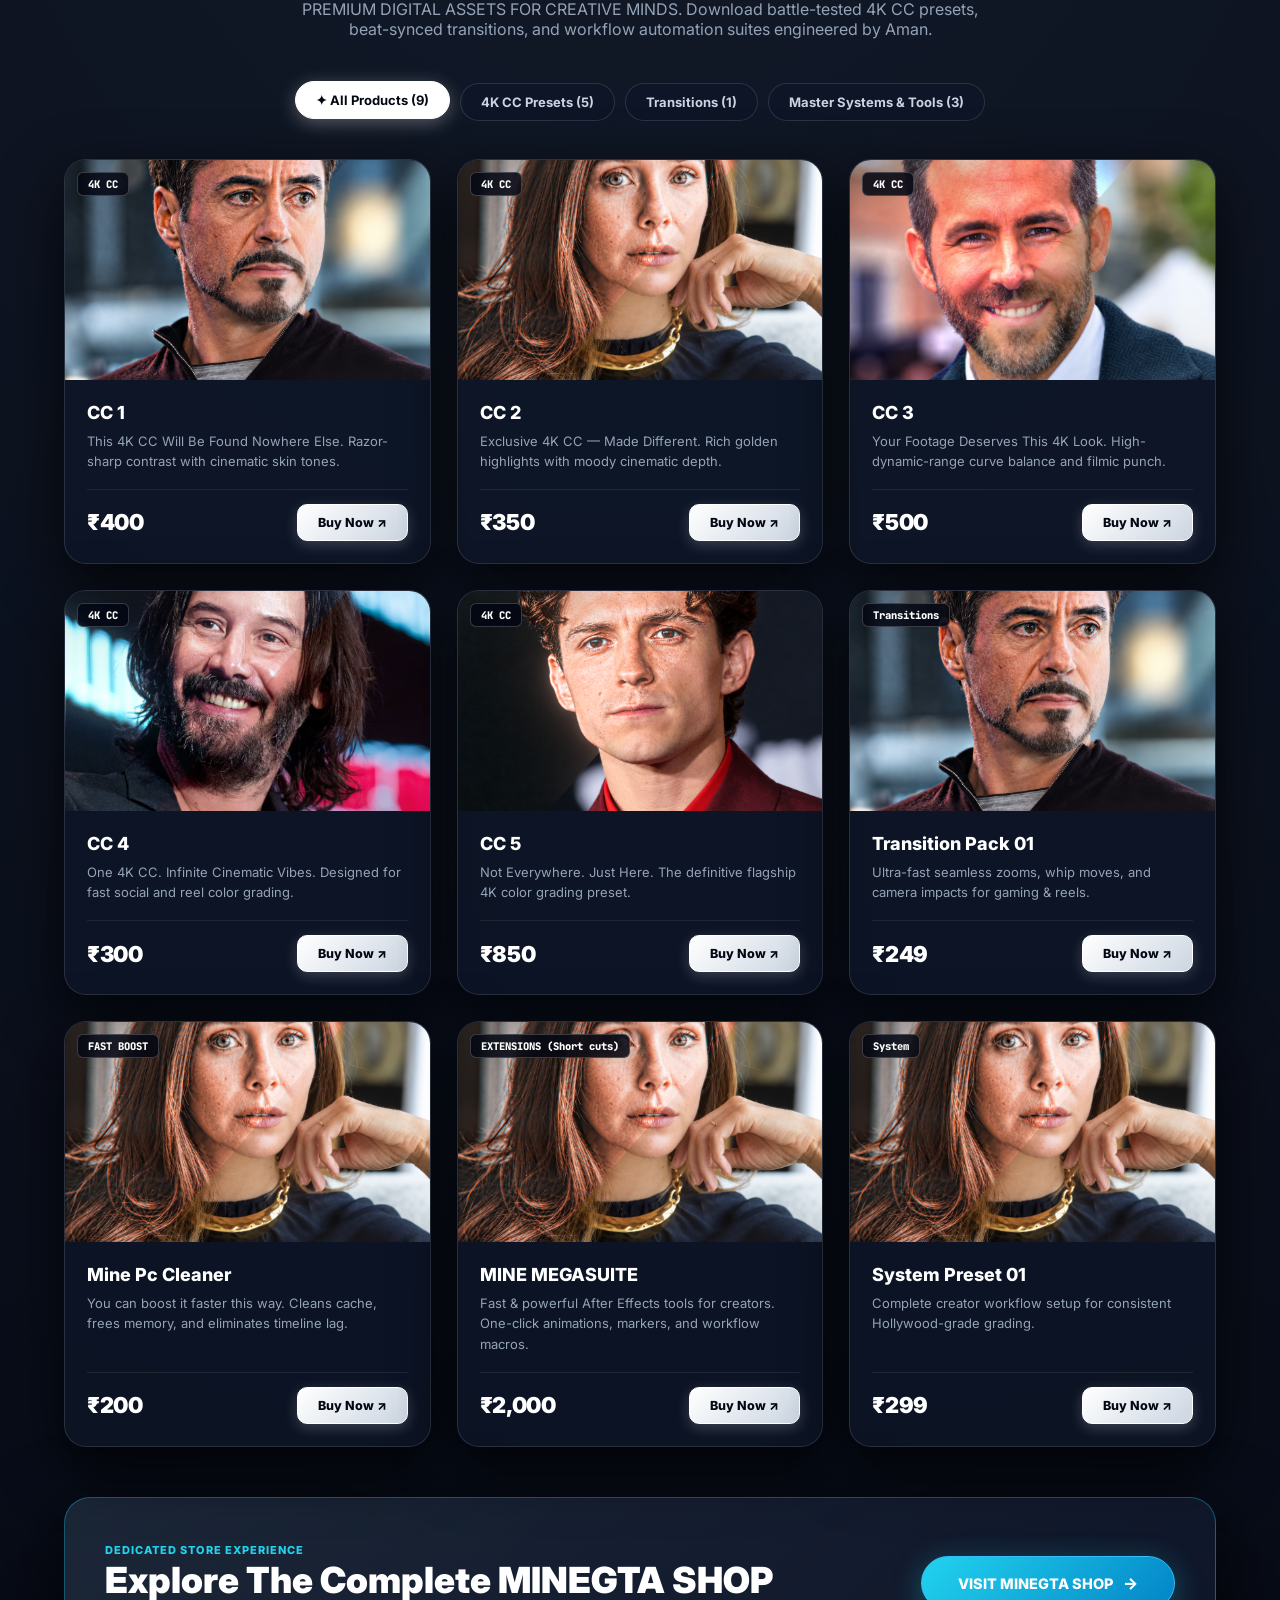
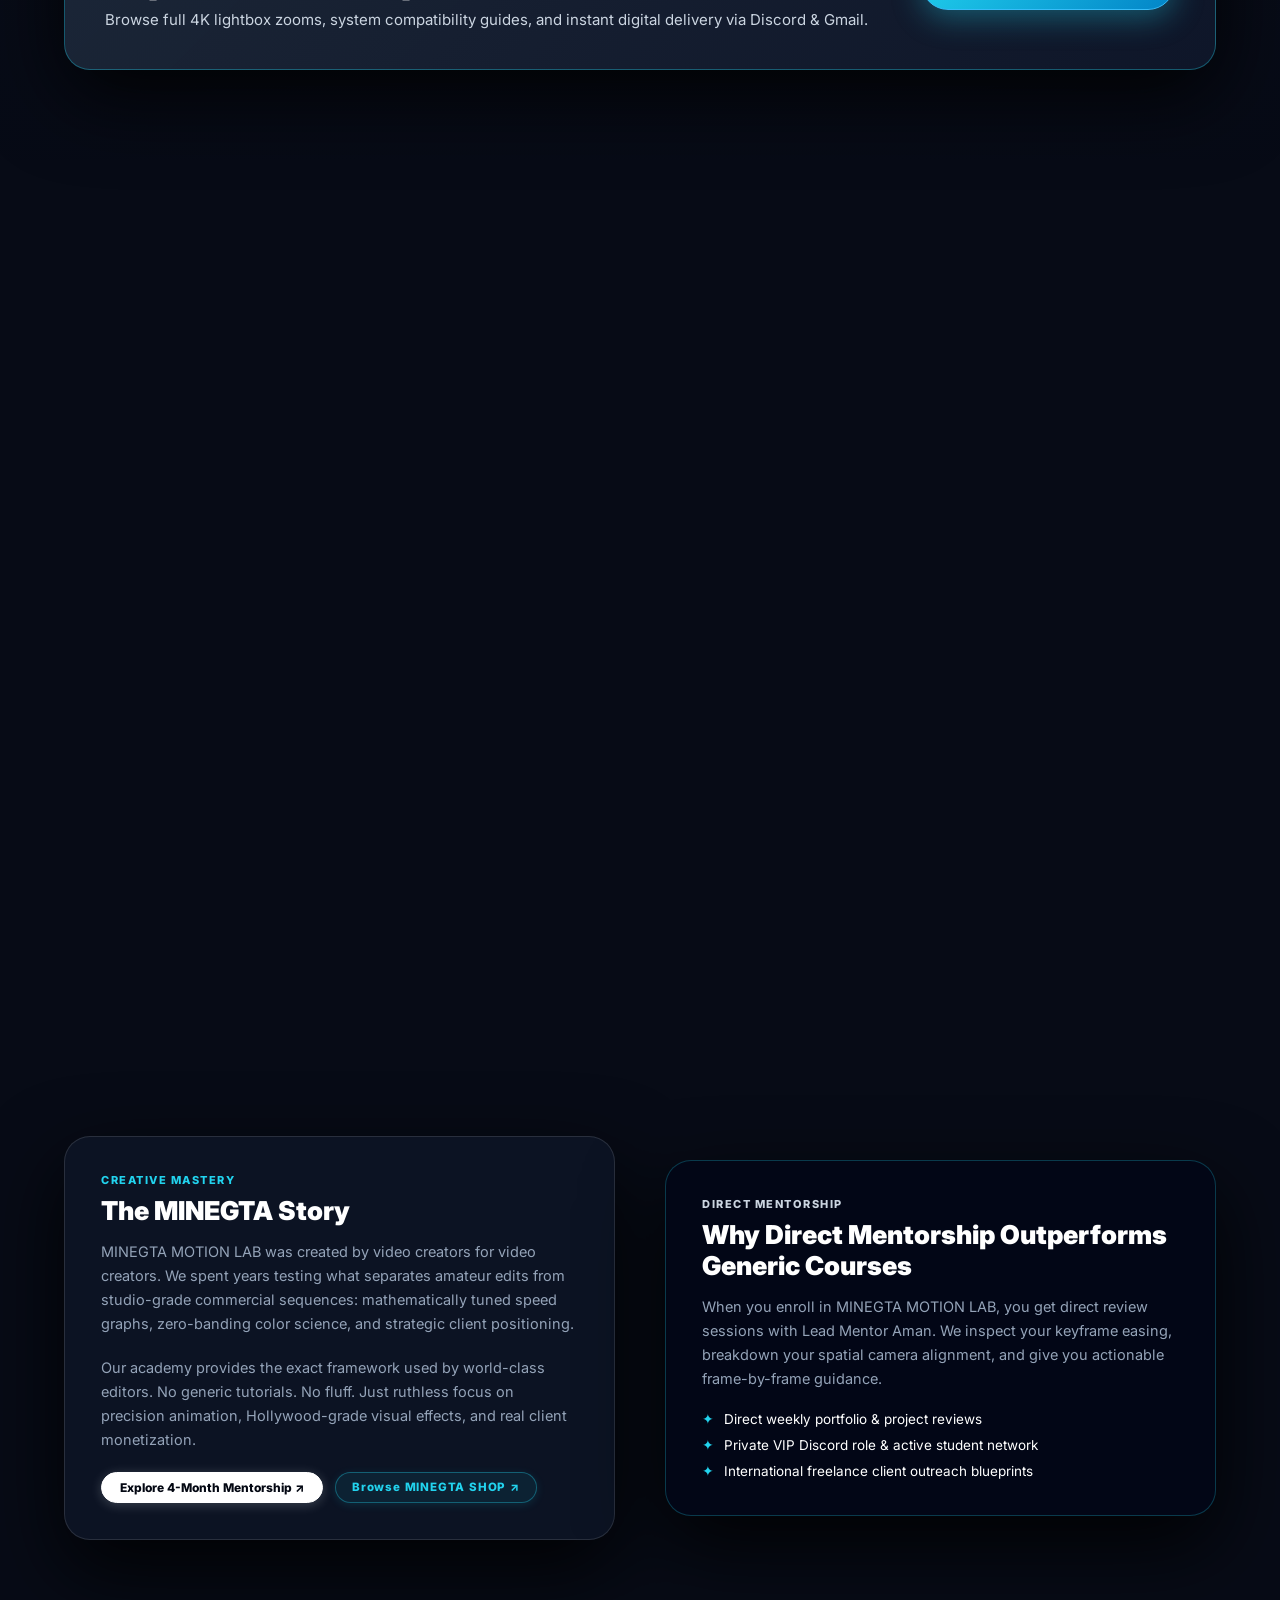
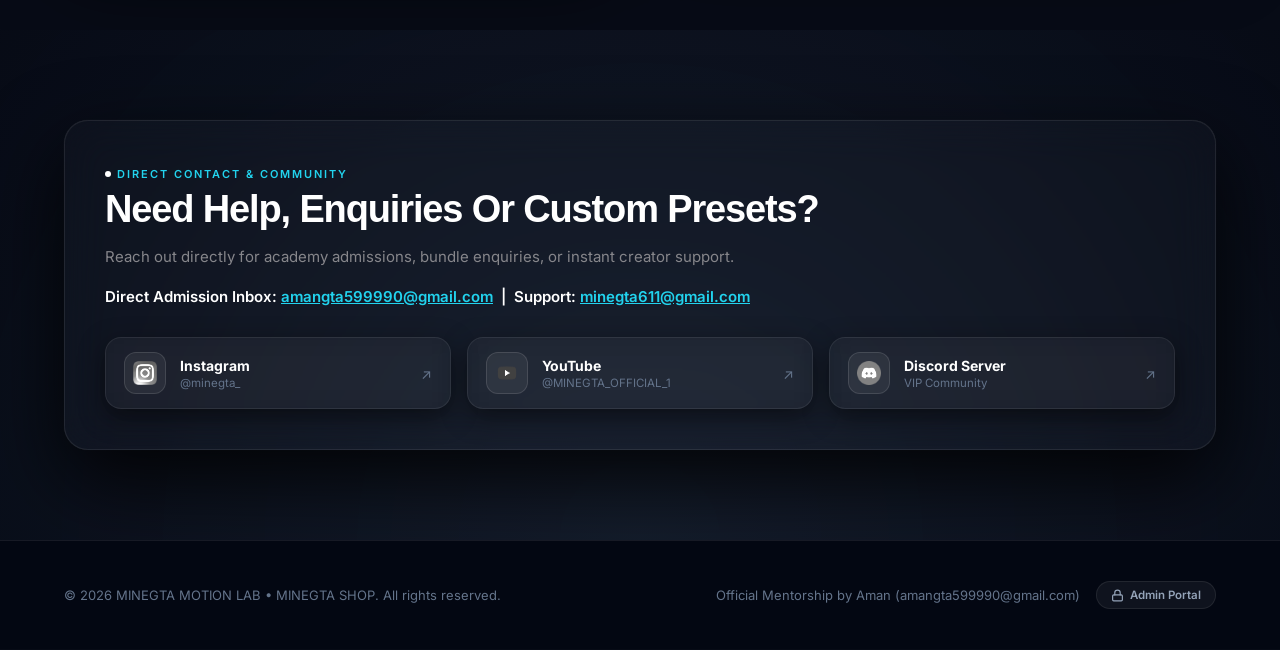
==== commit c3c4e4a9: "Update website" ====
--- a/index.html
+++ b/index.html
@@ -1,1295 +1,1167 @@
 <!DOCTYPE html>
 <html lang="en">
 <head>
-<meta charset="UTF-8">
-<meta name="viewport" content="width=device-width, initial-scale=1.0">
-<title>MINE PRESETS — 4K Cinematic Master Editing Suite</title>
-<meta name="description" content="Ultra-premium 4K CC presets, cinematic transitions, and master editing packs by MINE PRESETS. Titanium Monochrome Edition.">
-<link rel="icon" type="image/x-icon" href="images/favicon.ico">
-<link rel="icon" type="image/png" sizes="32x32" href="images/favicon-face-32x32.png">
-<link rel="icon" type="image/png" sizes="16x16" href="images/favicon-face-16x16.png">
-<link rel="apple-touch-icon" sizes="180x180" href="images/apple-touch-icon.png">
-<link rel="preconnect" href="https://fonts.googleapis.com">
-<link rel="preconnect" href="https://fonts.gstatic.com" crossorigin>
-<link href="https://fonts.googleapis.com/css2?family=Inter:wght@300;400;500;600;700;800;900&display=swap" rel="stylesheet">
-<link rel="stylesheet" href="style.css">
+  <meta charset="UTF-8">
+  <meta name="viewport" content="width=device-width, initial-scale=1.0">
+  <title>MINEGTA MOTION LAB — Online Creative Academy | Adobe After Effects & Motion Design</title>
+  <meta name="description" content="Master Adobe After Effects, 3D motion design, kinetic typography, Hollywood VFX, and high-ticket client freelancing at MINEGTA MOTION LAB. Official online creative mentorship by Aman.">
+  <meta property="og:title" content="MINEGTA MOTION LAB — Online Creative Academy">
+  <meta property="og:description" content="Create without limits. Master the art of motion and build your creative future with India's premier 4-Month After Effects & Motion Graphics Masterclass.">
+  <meta property="og:type" content="website">
+  <meta property="og:url" content="https://www.minegta.shop/">
+  <meta property="og:image" content="images/website-icon.png">
+  <meta name="twitter:card" content="summary_large_image">
+  <meta name="twitter:title" content="MINEGTA MOTION LAB — Online Creative Academy">
+  <meta name="twitter:description" content="Create without limits. Master Adobe After Effects, 3D motion design, and high-ticket client freelancing.">
+  <meta name="twitter:image" content="images/website-icon.png">
+
+  <!-- Schema.org Structured Data for Google Rich Results -->
+  <script type="application/ld+json">
+  {
+    "@context": "https://schema.org",
+    "@graph": [
+      {
+        "@type": "EducationalOrganization",
+        "@id": "https://www.minegta.shop/#academy",
+        "name": "MINEGTA MOTION LAB",
+        "url": "https://www.minegta.shop/",
+        "logo": "https://www.minegta.shop/images/website-icon.png",
+        "description": "India's premier online creative academy for Adobe After Effects, 3D motion graphics, kinetic typography, and high-ticket freelancing.",
+        "founder": {
+          "@type": "Person",
+          "name": "Aman",
+          "email": "amangta599990@gmail.com"
+        },
+        "sameAs": [
+          "https://discord.gg/Sgf5aqqRVy",
+          "https://www.youtube.com/@MINEGTA_OFFICIAL_1",
+          "https://www.instagram.com/minegta_"
+        ]
+      },
+      {
+        "@type": "Course",
+        "name": "MINE GTA After Effects Professional Masterclass",
+        "description": "Comprehensive 4-Month Mentorship roadmap covering workspace setup, graph editor physics, kinetic typography, 3D camera tracking, Mocha planar optics, Sapphire VFX, and high-ticket client freelancing.",
+        "provider": {
+          "@type": "Organization",
+          "name": "MINEGTA MOTION LAB",
+          "sameAs": "https://www.minegta.shop/"
+        },
+        "offers": [
+          {
+            "@type": "Offer",
+            "name": "Month 01: Foundation → Intermediate",
+            "price": "10000",
+            "priceCurrency": "INR"
+          },
+          {
+            "@type": "Offer",
+            "name": "Month 02: Advanced Animation + Kinetic Motion",
+            "price": "10000",
+            "priceCurrency": "INR"
+          },
+          {
+            "@type": "Offer",
+            "name": "Month 03: Professional VFX + 3D Motion Design",
+            "price": "20000",
+            "priceCurrency": "INR"
+          },
+          {
+            "@type": "Offer",
+            "name": "Month 04: Client Work, High-Ticket Freelancing & Mastery",
+            "price": "25000",
+            "priceCurrency": "INR"
+          },
+          {
+            "@type": "Offer",
+            "name": "Complete 4-Month Masterclass Mentorship Bundle",
+            "price": "65000",
+            "priceCurrency": "INR"
+          }
+        ]
+      }
+    ]
+  }
+  </script>
+
+  <!-- Favicons -->
+  <link rel="icon" type="image/x-icon" href="images/favicon.ico">
+  <link rel="icon" type="image/png" sizes="32x32" href="images/favicon-face-32x32.png">
+  <link rel="icon" type="image/png" sizes="16x16" href="images/favicon-face-16x16.png">
+  <link rel="apple-touch-icon" sizes="180x180" href="images/apple-touch-icon.png">
+
+  <!-- Google Fonts: Inter & JetBrains Mono -->
+  <link rel="preconnect" href="https://fonts.googleapis.com">
+  <link rel="preconnect" href="https://fonts.gstatic.com" crossorigin>
+  <link href="https://fonts.googleapis.com/css2?family=Inter:wght@300;400;500;600;700;800;900&family=JetBrains+Mono:wght@500;700;800&display=swap" rel="stylesheet">
+
+  <!-- Core Stylesheet -->
+  <link rel="stylesheet" href="style.css">
 </head>
-<body>
-
-<div class="progress" id="progress"></div>
-
-<!-- Ambient background canvas for interactive Titanium particle field -->
-<canvas id="weatherCanvas" aria-hidden="true"></canvas>
-
-<!-- Atmospheric Ambient Glow Spheres -->
-<div class="ambient-glow ambient-glow-1"></div>
-<div class="ambient-glow ambient-glow-2"></div>
-<div class="ambient-glow ambient-glow-3"></div>
-
-<!-- Navigation Header -->
-<nav class="nav" id="nav">
-  <div class="nav-inner">
-    <a class="logo" href="#home" aria-label="MINE PRESETS Homepage">
-      <img class="logo-icon-img" src="images/website-icon.png" alt="MINE PRESETS Icon" width="34" height="34">
-      MINE<span class="logo-accent">PRESETS</span>
-    </a>
-    <div class="links">
-      <a href="#store">STORE</a>
-      <a href="#store-cc">4K CC PRESETS</a>
-      <a href="#store-systems">MASTER SYSTEMS</a>
-      <a href="#course" class="nav-gta-link">AFTER EFFECTS COURSE <span class="nav-hot-badge">PRO</span></a>
-      <a href="motion-lab.html" class="nav-lab-link">MOTION LAB <span class="nav-hot-badge" style="background:#22d3ee; color:#000;">LAB</span></a>
-      <a href="#why">WHY US</a>
-      <a href="#contact">CONTACT</a>
-    </div>
-    <div class="nav-actions">
-      <button class="sound-toggle" id="soundToggle" title="Toggle audio effects" aria-label="Toggle Audio">
-        <span class="sound-icon-container">
-          <svg class="sound-svg sound-svg-active" viewBox="0 0 24 24" fill="none" stroke="currentColor" stroke-width="2" stroke-linecap="round" stroke-linejoin="round">
-            <polygon points="11 5 6 9 2 9 2 15 6 15 11 19 11 5" fill="rgba(255, 255, 255, 0.2)"></polygon>
-            <path class="sound-wave wave-inner" d="M15.54 8.46a5 5 0 0 1 0 7.07"></path>
-            <path class="sound-wave wave-outer" d="M19.07 4.93a10 10 0 0 1 0 14.14"></path>
+<body id="top">
+
+  <!-- Reading Progress Bar -->
+  <div class="progress" id="progress"></div>
+
+  <!-- Ambient background canvas for interactive particle field -->
+  <canvas id="weatherCanvas" aria-hidden="true"></canvas>
+
+  <!-- Atmospheric Ambient Glow Spheres (Midnight Blue & Cyan) -->
+  <div class="ambient-glow ambient-glow-1"></div>
+  <div class="ambient-glow ambient-glow-2"></div>
+  <div class="ambient-glow ambient-glow-3"></div>
+
+  <!-- ==========================================================================
+       NAVIGATION HEADER (MINEGTA MOTION LAB)
+       ========================================================================== -->
+  <nav class="nav" id="nav" role="navigation" aria-label="Main Navigation">
+    <div class="nav-inner">
+      <!-- Brand Logo -->
+      <a class="nav-brand" href="#top" aria-label="MINEGTA MOTION LAB Homepage">
+        <img class="nav-brand-img" src="images/website-icon.png" alt="MINEGTA MOTION LAB Icon" width="34" height="34">
+        <div class="nav-brand-text">
+          <span class="nav-brand-title">MINEGTA</span>
+          <span class="nav-brand-sub">MOTION LAB</span>
+        </div>
+      </a>
+
+      <!-- Desktop Nav Links -->
+      <div class="nav-menu-links" id="navLinks">
+        <a href="#top" class="active">HOME</a>
+        <a href="#courses">COURSES</a>
+        <a href="shop.html" class="nav-shop-pill" title="Explore MINEGTA SHOP Digital Creative Products">
+          <span class="shop-bag-icon">🛍️</span>
+          <span>MINEGTA SHOP</span>
+        </a>
+        <a href="#about">ABOUT</a>
+        <a href="#contact">CONTACT</a>
+      </div>
+
+      <!-- Nav Actions (Sound Toggle + CTA + Mobile Hamburger) -->
+      <div class="nav-actions">
+        <!-- Luxury Web Audio Toggle -->
+        <button class="sound-toggle" id="soundToggle" title="Toggle audio effects" aria-label="Toggle Audio Feedback">
+          <span class="sound-icon-container">
+            <svg class="sound-svg sound-svg-active" viewBox="0 0 24 24" fill="none" stroke="currentColor" stroke-width="2" stroke-linecap="round" stroke-linejoin="round">
+              <polygon points="11 5 6 9 2 9 2 15 6 15 11 19 11 5" fill="rgba(34, 211, 238, 0.2)"></polygon>
+              <path class="sound-wave wave-inner" d="M15.54 8.46a5 5 0 0 1 0 7.07"></path>
+              <path class="sound-wave wave-outer" d="M19.07 4.93a10 10 0 0 1 0 14.14"></path>
+            </svg>
+            <svg class="sound-svg sound-svg-muted" viewBox="0 0 24 24" fill="none" stroke="currentColor" stroke-width="2" stroke-linecap="round" stroke-linejoin="round">
+              <polygon points="11 5 6 9 2 9 2 15 6 15 11 19 11 5"></polygon>
+              <line x1="22" y1="9" x2="16" y2="15"></line>
+              <line x1="16" y1="9" x2="22" y2="15"></line>
+            </svg>
+          </span>
+        </button>
+
+        <!-- Direct Apply CTA -->
+        <a class="nav-cta-btn" href="#courses">Explore Courses ↗</a>
+
+        <!-- Mobile Menu Toggle Button -->
+        <button class="menu" id="menu" aria-label="Toggle Navigation Menu">☰</button>
+      </div>
+    </div>
+  </nav>
+
+  <!-- ==========================================================================
+       SECTION 1: EXTRAORDINARY CINEMATIC HERO (ACADEMY FIRST)
+       ========================================================================== -->
+  <header class="academy-hero">
+    <div class="academy-hero-grid">
+      <!-- Left Hero Column: Typography & Conversion Actions -->
+      <div class="academy-hero-copy">
+        <div class="academy-eyebrow-badge">
+          <span class="eyebrow-live-dot"></span>
+          <span>MINEGTA MOTION LAB • ONLINE CREATIVE ACADEMY</span>
+        </div>
+
+        <h1 class="academy-hero-title">
+          CREATE WITHOUT<br>
+          <span class="academy-title-gradient">LIMITS.</span>
+        </h1>
+
+        <div class="academy-hero-subtitle">
+          MASTER THE ART OF MOTION. BUILD YOUR CREATIVE FUTURE.
+        </div>
+
+        <p class="academy-hero-desc">
+          India's elite online creative academy by Aman. Go from zero to high-ticket motion design pro: master graph editor physics, kinetic typography, 3D camera tracking, Hollywood VFX plugins, and international client acquisition.
+        </p>
+
+        <!-- Working Main Buttons -->
+        <div class="academy-hero-actions">
+          <a class="btn-academy-primary" href="#courses">
+            <span>✦ EXPLORE COURSES</span>
+            <span style="font-size:16px;">↓</span>
+          </a>
+          <a class="btn-academy-secondary" href="#apply">
+            <span>START YOUR CREATIVE JOURNEY</span>
+            <span style="color:#22d3ee;">↗</span>
+          </a>
+        </div>
+
+        <!-- Trust Metrics Strip -->
+        <div class="academy-hero-trust">
+          <div class="trust-item">
+            <span class="trust-icon">📅</span>
+            <span>4-Month Structured Roadmap</span>
+          </div>
+          <div class="trust-item">
+            <span class="trust-icon">🔥</span>
+            <span>1-on-1 Mentorship by Aman</span>
+          </div>
+          <div class="trust-item">
+            <span class="trust-icon">💼</span>
+            <span>Commercial Client System</span>
+          </div>
+        </div>
+      </div>
+
+      <!-- Right Hero Column: 3D Interactive WebGL Mascot Stage (Three.js) -->
+      <div class="academy-hero-stage-card" id="heroKineticCard">
+        <div class="stage-card-header">
+          <div class="stage-status-chip">
+            <span class="eyebrow-live-dot"></span>
+            <span>120 FPS 3D KINETIC ENGINE</span>
+          </div>
+          <div class="stage-drag-hint">
+            <span>🖱️ HOVER / DRAG 360°</span>
+          </div>
+        </div>
+
+        <!-- Mascot Stage Container (Initialized by hero-3d-stage.js) -->
+        <div class="stage-canvas-viewport mascot-stage" id="mascotStage" role="region" aria-label="3D Kinetic Motion Stage">
+          <canvas id="hero3DCanvas" class="hero-3d-canvas" aria-label="3D Interactive Kinetic Elements"></canvas>
+          <div class="mascot-speech-bubble" id="mascotBubble" style="top:44px;">
+            <span class="bubble-txt" id="mascotBubbleTxt">✦ MINEGTA MOTION LAB • 3D PHYSICS LAB</span>
+          </div>
+        </div>
+      </div>
+    </div>
+  </header>
+
+  <!-- ==========================================================================
+       SECTION 2: ACADEMY INTRODUCTION — WHAT STUDENTS MASTER
+       ========================================================================== -->
+  <section class="academy-intro-section" id="academy">
+    <div class="academy-section-head">
+      <div class="section-eyebrow">The Professional Creator Standard</div>
+      <h2>Engineered For Editors Who Refuse To Be Average</h2>
+      <p>
+        At <strong>MINEGTA MOTION LAB</strong>, we don't just teach software buttons. We train you in optical physics, motion rhythm, high-retention storytelling, and the business frameworks needed to command <strong>high-ticket international clients</strong>.
+      </p>
+    </div>
+
+    <!-- 6 Professional Pillars Bento Grid -->
+    <div class="academy-skills-grid">
+      <!-- 1. Adobe After Effects & 60 FPS Setup -->
+      <div class="skill-card">
+        <div class="skill-icon-wrap">⚡</div>
+        <h3 class="skill-title">Adobe After Effects Mastery</h3>
+        <p class="skill-desc">
+          Master the industry-standard motion graphics software. Configure flawless 60 FPS timelines, optimize RAM cache pipelines, and structure complex multi-layer project hierarchies like top commercial studios.
+        </p>
+        <div class="skill-tags">
+          <span class="skill-tag">Workspace UI</span>
+          <span class="skill-tag">60 FPS Color</span>
+          <span class="skill-tag">Layer Stacking</span>
+        </div>
+      </div>
+
+      <!-- 2. Speed Graphs & Kinetic Motion -->
+      <div class="skill-card">
+        <div class="skill-icon-wrap">〰️</div>
+        <h3 class="skill-title">Graph Editor &amp; Snappy Physics</h3>
+        <p class="skill-desc">
+          Say goodbye to stiff, robotic animations. Learn how to bend bezier curves, master spatial interpolation, and sculpt buttery organic ease-in / ease-out curves that make every frame hit with impact.
+        </p>
+        <div class="skill-tags">
+          <span class="skill-tag">Value Graph</span>
+          <span class="skill-tag">Speed Graph</span>
+          <span class="skill-tag">Inertial Bounce</span>
+        </div>
+      </div>
+
+      <!-- 3. Kinetic Typography & Expressions -->
+      <div class="skill-card">
+        <div class="skill-icon-wrap">✍️</div>
+        <h3 class="skill-title">Kinetic Typography &amp; Code</h3>
+        <p class="skill-desc">
+          Build viral kinetic text animations, range selectors, tracking flourishes, and custom After Effects JavaScript expressions (wiggle, loopOut, linear) to automate complex visual sequences in seconds.
+        </p>
+        <div class="skill-tags">
+          <span class="skill-tag">Text Animators</span>
+          <span class="skill-tag">Expressions</span>
+          <span class="skill-tag">Viral Reels</span>
+        </div>
+      </div>
+
+      <!-- 4. 3D Camera Tracking & Spatial VFX -->
+      <div class="skill-card">
+        <div class="skill-icon-wrap">🎯</div>
+        <h3 class="skill-title">3D Tracking &amp; Mocha AE</h3>
+        <p class="skill-desc">
+          Solve complex live-action footage with the 3D Camera Tracker and Mocha AE planar tracking. Attach glowing text, futuristic HUDs, and 3D objects into camera footage with zero slippage.
+        </p>
+        <div class="skill-tags">
+          <span class="skill-tag">Camera Tracker</span>
+          <span class="skill-tag">Mocha Planar</span>
+          <span class="skill-tag">Corner Pin</span>
+        </div>
+      </div>
+
+      <!-- 5. Hollywood Plugins & 3D Motion Design -->
+      <div class="skill-card">
+        <div class="skill-icon-wrap">✨</div>
+        <h3 class="skill-title">Sapphire, Deep Glow &amp; Element 3D</h3>
+        <p class="skill-desc">
+          Harness studio-grade VFX plugins: Boris FX Sapphire (S_Glow, S_Distort, S_Shake), Deep Glow optical falloff, and Element 3D OBJ model importing with physical shader texturing and studio lighting.
+        </p>
+        <div class="skill-tags">
+          <span class="skill-tag">Boris FX</span>
+          <span class="skill-tag">Deep Glow</span>
+          <span class="skill-tag">Element 3D</span>
+        </div>
+      </div>
+
+      <!-- 6. Client Work & High-Ticket Freelancing -->
+      <div class="skill-card">
+        <div class="skill-icon-wrap">💎</div>
+        <h3 class="skill-title">High-Ticket Client Acquisition</h3>
+        <p class="skill-desc">
+          Turn your creative craft into a profitable business. Learn international cold pitching, pricing psychology ($500 - $3,000+ per project), contract negotiation, professional invoicing, and showreel curation.
+        </p>
+        <div class="skill-tags">
+          <span class="skill-tag">Portfolio Reel</span>
+          <span class="skill-tag">Client Pitching</span>
+          <span class="skill-tag">Certification</span>
+        </div>
+      </div>
+    </div>
+  </section>
+
+  <!-- ==========================================================================
+       SECTION 3: COURSE PRESENTATION SECTION (MOST IMPORTANT)
+       Transparent Investment • Month-by-Month Mastery
+       ========================================================================== -->
+  <section class="academy-courses-section" id="courses">
+    <div class="academy-section-head">
+      <div class="section-eyebrow">Official Academy Curriculum</div>
+      <h2>4 Monthly Phases • Transparent Investment</h2>
+      <p>
+        Enroll month-by-month based on your skill level, or take the complete 4-month journey from scratch to certified professional editor. Direct mentorship under Aman.
+      </p>
+    </div>
+
+    <!-- 4 Month Cards Grid -->
+    <div class="courses-showcase-grid">
+      <!-- MONTH 01 CARD -->
+      <div class="course-card-premium" id="courseMonth1">
+        <div>
+          <div class="course-card-top">
+            <span class="course-month-pill">MONTH 01</span>
+            <span class="course-duration-pill">4 WEEKS • 60 FPS INTRO</span>
+          </div>
+          <h3 class="course-card-title">Foundation → Intermediate</h3>
+          <p class="course-card-tagline">
+            Interface mastery, keyframe math, parenting, null controllers &amp; introductory animation deliverables.
+          </p>
+          <div class="course-price-wrap">
+            <span class="course-price-val">₹10,000</span>
+            <span class="course-price-term">/ Month</span>
+          </div>
+          <ul class="course-syllabus-list">
+            <li>Complete After Effects UI, Workspace &amp; 60 FPS Setup</li>
+            <li>Graph Editor Mechanics &amp; Bezier Spatial Interpolation</li>
+            <li>Parenting, Null Controllers &amp; Layer Stacking Systems</li>
+            <li>Precision Masking, Track Mattes &amp; AI Rotoscoping</li>
+            <li>Optical Effects, Chromatic Aberration &amp; Intro Assembly</li>
+          </ul>
+          <div class="course-live-project-box">
+            <strong>Live Project:</strong> High-Energy YouTube / Gaming Motion Intro with 1-on-1 Feedback from Lead Mentor Aman.
+          </div>
+        </div>
+        <div class="course-card-actions">
+          <button type="button" class="btn-course-enroll" onclick="selectCourseMonth('Month 01: Foundation → Intermediate (₹10,000)')">
+            <span>Apply Now ↓</span>
+          </button>
+          <button type="button" class="btn-course-message" onclick="openCourseContactModal('Month 01: Foundation → Intermediate', 10000)">
+            <span>💬 Message Us</span>
+          </button>
+        </div>
+      </div>
+
+      <!-- MONTH 02 CARD -->
+      <div class="course-card-premium" id="courseMonth2">
+        <div>
+          <div class="course-card-top">
+            <span class="course-month-pill">MONTH 02</span>
+            <span class="course-duration-pill">4 WEEKS • KINETIC MOTION</span>
+          </div>
+          <h3 class="course-card-title">Advanced Animation + Kinetic Motion</h3>
+          <p class="course-card-tagline">
+            Speed graph secrets, kinetic typography, Mocha 3D planar tracking, expressions &amp; synchronized impact effects.
+          </p>
+          <div class="course-price-wrap">
+            <span class="course-price-val">₹10,000</span>
+            <span class="course-price-term">/ Month</span>
+          </div>
+          <ul class="course-syllabus-list">
+            <li>Speed Graph Secrets for Snappy, Buttery Organic Motion</li>
+            <li>Kinetic Typography, Range Selectors &amp; Expressions</li>
+            <li>3D Camera Tracker &amp; Mocha AE Planar Tracking</li>
+            <li>Impact SFX Beat-Syncing &amp; Cinematic RGB Glitch</li>
+            <li>Multi-Layer Compositions with Synchronized Motion Blur</li>
+          </ul>
+          <div class="course-live-project-box">
+            <strong>Live Project:</strong> Fluid 60 FPS Kinetic Typography Sequence + 3D Tracked HUD Element.
+          </div>
+        </div>
+        <div class="course-card-actions">
+          <button type="button" class="btn-course-enroll" onclick="selectCourseMonth('Month 02: Advanced Animation + Kinetic Motion (₹10,000)')">
+            <span>Apply Now ↓</span>
+          </button>
+          <button type="button" class="btn-course-message" onclick="openCourseContactModal('Month 02: Advanced Animation + Kinetic Motion', 10000)">
+            <span>💬 Message Us</span>
+          </button>
+        </div>
+      </div>
+
+      <!-- MONTH 03 CARD -->
+      <div class="course-card-premium featured" id="courseMonth3">
+        <div>
+          <div class="course-card-top">
+            <span class="course-month-pill" style="background:#ffffff; color:#030712; border-color:#ffffff;">MONTH 03 • PRO VFX</span>
+            <span class="course-duration-pill">4 WEEKS • 3D SHADERS</span>
+          </div>
+          <h3 class="course-card-title">Professional VFX + 3D Motion Design</h3>
+          <p class="course-card-tagline">
+            Master Boris FX Sapphire, Deep Glow, Universe, Element 3D OBJ imports &amp; commercial showreel sequences.
+          </p>
+          <div class="course-price-wrap">
+            <span class="course-price-val">₹20,000</span>
+            <span class="course-price-term">/ Month</span>
+          </div>
+          <ul class="course-syllabus-list">
+            <li>3D Spatial Systems, Multi-Camera Rigs &amp; Studio Lighting</li>
+            <li>Boris FX Sapphire (S_Glow, S_Distort, S_Shake) &amp; Deep Glow</li>
+            <li>Element 3D: OBJ Model Imports, Materials &amp; Texturing</li>
+            <li>Commercial Brand Packages &amp; Music Video VFX</li>
+            <li>10-Bit Color Science, LUTs &amp; Studio Render Presets</li>
+          </ul>
+          <div class="course-live-project-box">
+            <strong>Live Project:</strong> Studio-Grade Commercial Showreel Sequence Ready for Agency Pitching.
+          </div>
+        </div>
+        <div class="course-card-actions">
+          <button type="button" class="btn-course-enroll" onclick="selectCourseMonth('Month 03: Professional VFX + 3D Motion Design (₹20,000)')">
+            <span>Apply Now ↓</span>
+          </button>
+          <button type="button" class="btn-course-message" onclick="openCourseContactModal('Month 03: Professional VFX + 3D Motion Design', 20000)">
+            <span>💬 Message Us</span>
+          </button>
+        </div>
+      </div>
+
+      <!-- MONTH 04 CARD -->
+      <div class="course-card-premium featured" id="courseMonth4">
+        <div>
+          <div class="course-card-top">
+            <span class="course-month-pill" style="background:#ffffff; color:#030712; border-color:#ffffff;">MONTH 04 • FREELANCE</span>
+            <span class="course-duration-pill">4 WEEKS • CERTIFIED</span>
+          </div>
+          <h3 class="course-card-title">Client Work, High-Ticket Freelancing &amp; Mastery</h3>
+          <p class="course-card-tagline">
+            Land international freelance clients, master pricing psychology, agency pipelines &amp; graduate certified.
+          </p>
+          <div class="course-price-wrap">
+            <span class="course-price-val">₹25,000</span>
+            <span class="course-price-term">/ Month</span>
+          </div>
+          <ul class="course-syllabus-list">
+            <li>Agency Production Pipeline: Moodboards, Briefs &amp; Deadlines</li>
+            <li>High-Retention Formats: 9:16 Viral Reels &amp; Motion Posters</li>
+            <li>International Client Outreach: Cold Pitching &amp; Pricing ($$)</li>
+            <li>Professional Invoicing, Client Contracts &amp; Delivery Stems</li>
+            <li>Final Capstone Master Project under Aman's 1-on-1 supervision</li>
+          </ul>
+          <div class="course-live-project-box">
+            <strong>Graduation:</strong> Official MINEGTA MOTION LAB Certification + Curated Portfolio Showcase.
+          </div>
+        </div>
+        <div class="course-card-actions">
+          <button type="button" class="btn-course-enroll" onclick="selectCourseMonth('Month 04: Client Work, High-Ticket Freelancing & Mastery (₹25,000)')">
+            <span>Apply Now ↓</span>
+          </button>
+          <button type="button" class="btn-course-message" onclick="openCourseContactModal('Month 04: Client Work & High-Ticket Freelancing', 25000)">
+            <span>💬 Message Us</span>
+          </button>
+        </div>
+      </div>
+    </div>
+
+    <!-- Complete 4-Month Masterclass Mentorship Bundle Banner -->
+    <div class="master-bundle-card">
+      <div class="bundle-info-side">
+        <span class="bundle-badge">✦ ALL-INCLUSIVE MENTORSHIP BUNDLE</span>
+        <h3>Complete 4-Month Masterclass Mentorship</h3>
+        <p>
+          Enroll in all 4 months together for complete end-to-end guidance from Lead Mentor Aman. Includes direct 1-on-1 weekly reviews, all MINE digital preset packs for free, private Discord VIP role, and exclusive international freelance client leads.
+        </p>
+        <div class="bundle-perks-list">
+          <span class="bundle-perk-item">✓ 16 Weeks Structured Curriculum</span>
+          <span class="bundle-perk-item">✓ Direct 1-on-1 Feedback</span>
+          <span class="bundle-perk-item">✓ Official Certification</span>
+          <span class="bundle-perk-item">✓ Free Preset Store Access</span>
+        </div>
+      </div>
+
+      <div class="bundle-pricing-side">
+        <span style="font-size:12px; font-weight:800; letter-spacing:1px; text-transform:uppercase; color:#94a3b8;">FULL 4-MONTH TUITION</span>
+        <div class="bundle-price-tag">₹65,000</div>
+        <div class="bundle-actions-stack">
+          <button type="button" class="btn-academy-primary" style="width:100%;" onclick="selectCourseMonth('Complete 4-Month Masterclass (₹65,000)')">
+            <span>Apply For Full Batch ↓</span>
+          </button>
+          <button type="button" class="btn-course-message" style="width:100%;" onclick="openCourseContactModal('Complete 4-Month Masterclass Mentorship', 65000)">
+            <span>✉️ Contact Admissions Desk (Gmail &amp; Discord)</span>
+          </button>
+        </div>
+      </div>
+    </div>
+  </section>
+
+  <!-- ==========================================================================
+       SECTION 4: INTERACTIVE COURSE LEARNING COCKPIT
+       Experience What Learning at MINEGTA MOTION LAB Feels Like
+       ========================================================================== -->
+  <section class="academy-cockpit-section" id="cockpit">
+    <div class="academy-section-head">
+      <div class="section-eyebrow">Inside The Academy</div>
+      <h2>The Student Learning Environment</h2>
+      <p>
+        Explore actual curriculum modules, lesson breakdowns, downloadable source files, and project deliverables built into the MINEGTA MOTION LAB portal.
+      </p>
+    </div>
+
+    <div class="cockpit-container">
+      <!-- Cockpit Top Bar with Module Switcher -->
+      <div class="cockpit-top-bar">
+        <div class="cockpit-beacon">
+          <span class="eyebrow-live-dot"></span>
+          <span>STUDENT PORTAL • ACTIVE CURRICULUM</span>
+        </div>
+        <div class="cockpit-module-tabs">
+          <button type="button" class="cockpit-tab-btn active" data-mod="1" onclick="switchCockpitModule(1)">Module 01: Foundations</button>
+          <button type="button" class="cockpit-tab-btn" data-mod="2" onclick="switchCockpitModule(2)">Module 02: Kinetic Motion</button>
+          <button type="button" class="cockpit-tab-btn" data-mod="3" onclick="switchCockpitModule(3)">Module 03: 3D &amp; VFX</button>
+          <button type="button" class="cockpit-tab-btn" data-mod="4" onclick="switchCockpitModule(4)">Module 04: Freelance</button>
+        </div>
+      </div>
+
+      <!-- Cockpit Main Stage -->
+      <div class="cockpit-main-body">
+        <!-- Left: Video Viewport & Lesson Briefing -->
+        <div class="cockpit-player-view">
+          <div class="cockpit-screen-frame">
+            <img class="cockpit-screen-bg" id="cockpitScreenImg" src="images/Mine-cc1_.png" alt="Curriculum Lesson Viewport">
+            <div class="cockpit-screen-overlay-badges">
+              <span class="cockpit-badge-tag" id="cockpitResolution">1080p • 60 FPS • STUDIO PRORES</span>
+              <span class="cockpit-badge-tag" id="cockpitStatus">✓ AVAILABLE TO ENROLLED STUDENTS</span>
+            </div>
+            <div class="cockpit-screen-bottom-hud">
+              <span class="cockpit-hud-indicator"><span class="hud-dot"></span> STUDIO NLE MONITOR</span>
+              <span class="cockpit-hud-timecode" id="cockpitTimecode">TIMECODE: 00:28:14:08</span>
+            </div>
+          </div>
+
+          <div>
+            <div class="cockpit-meta-row">
+              <h4 class="cockpit-lesson-name" id="cockpitLessonTitle">Lesson 1.1: After Effects Pro Workspace &amp; 60 FPS Engine Setup</h4>
+              <span class="cockpit-lesson-dur" id="cockpitLessonDuration">28 MIN</span>
+            </div>
+            <p class="cockpit-lesson-summary" id="cockpitLessonDesc">
+              Configuring GPU acceleration, setting up color-managed workspaces, setting optimal RAM preview caching, and organizing industry-standard layer folders for maximum workflow velocity.
+            </p>
+            <div class="cockpit-playback-nav">
+              <button type="button" class="cockpit-nav-btn" onclick="prevCockpitLesson()">‹ Previous Lesson</button>
+              <button type="button" class="cockpit-nav-btn" onclick="nextCockpitLesson()">Next Lesson ›</button>
+              <a href="#courses" class="cockpit-nav-btn" style="color:#22d3ee; border-color:rgba(34,211,238,0.4);">Enroll in This Module ↗</a>
+            </div>
+          </div>
+        </div>
+
+        <!-- Right: Lesson Playlist & Downloadable Materials -->
+        <div class="cockpit-playlist-view">
+          <div class="playlist-header">
+            <span>MODULE LESSONS</span>
+            <span id="cockpitLessonCount">5 Lessons • Project Files Included</span>
+          </div>
+
+          <div class="playlist-items-stack" id="cockpitPlaylistStack">
+            <!-- Rendered dynamically -->
+          </div>
+
+          <!-- Downloadable Files Strip -->
+          <div style="margin-top:20px; padding:14px; border-radius:12px; background:rgba(255,255,255,0.04); border:1px solid rgba(255,255,255,0.08);">
+            <div style="font-size:11px; font-weight:800; color:#22d3ee; letter-spacing:0.8px; text-transform:uppercase; margin-bottom:8px;">
+              📁 Downloadable Student Resources:
+            </div>
+            <div style="font-size:12px; color:#cbd5e1; line-height:1.5;">
+              • Master After Effects Template (.aep)<br>
+              • 60 FPS Raw 4K Practice Footage Clips<br>
+              • Exclusive Color Grading Profile (.ffx / .cube)
+            </div>
+          </div>
+        </div>
+      </div>
+    </div>
+  </section>
+
+  <!-- ==========================================================================
+       SECTION 5: LIVE MOTION LAB (120 FPS KINETIC OSCILLOSCOPE)
+       Calibrated Optical Engineering
+       ========================================================================== -->
+  <section class="lab-stage-section" id="labConsole" style="padding-top:40px;">
+    <div class="academy-section-head">
+      <div class="section-eyebrow">Calibrated Optical Engineering</div>
+      <h2>Live 120 FPS Kinetic Oscilloscope</h2>
+      <p>
+        Engineered with mathematical S-curve optics, 10-bit sub-pixel vectors, and real-time frequency response. Touch, drag, or switch modes below to bend the live signal in real time.
+      </p>
+    </div>
+
+    <div class="lab-console-card">
+      <!-- Top Bar with Mode Switchers -->
+      <div class="console-top-bar">
+        <div class="console-beacon">
+          <span class="signal-dot"></span>
+          <span class="signal-title">MINEGTA OSCILLOSCOPE MONITOR</span>
+          <span class="signal-badge">120 FPS HARDWARE ACCEL</span>
+        </div>
+
+        <div class="scope-mode-chips">
+          <button type="button" class="scope-mode-chip active" data-mode="scurve">
+            <span class="mode-idx">01</span> ✦ Cinema S-Curve
+          </button>
+          <button type="button" class="scope-mode-chip" data-mode="parade">
+            <span class="mode-idx">02</span> ⚡ RGB Parade
+          </button>
+          <button type="button" class="scope-mode-chip" data-mode="beatsync">
+            <span class="mode-idx">03</span> 〰️ Beat-Sync Audio
+          </button>
+          <button type="button" class="scope-mode-chip" data-mode="vector">
+            <span class="mode-idx">04</span> 🌀 Vectorscope Radar
+          </button>
+        </div>
+      </div>
+
+      <!-- Main Interactive Canvas Viewport -->
+      <div class="lab-canvas-container" id="labCanvasWrap">
+        <canvas id="labCanvas" width="1220" height="340"></canvas>
+        <div class="canvas-grid-overlay"></div>
+        <div class="canvas-interactive-hint">
+          <span class="hint-icon">✦</span> HOVER / DRAG TO MODULATE SIGNAL FREQUENCY
+        </div>
+      </div>
+
+      <!-- High-Tech Telemetry Strip -->
+      <div class="console-telemetry-strip">
+        <div class="telemetry-cell">
+          <span class="t-lbl">LUMA LEVELS (IRE)</span>
+          <span class="t-val" id="telLuma">0 — 1023 <small>[ACTIVE: 842]</small></span>
+        </div>
+        <div class="telemetry-cell">
+          <span class="t-lbl">COLOR DEPTH PIPELINE</span>
+          <span class="t-val">10-BIT PRORES <small>[1.07B COLORS]</small></span>
+        </div>
+        <div class="telemetry-cell">
+          <span class="t-lbl">HARMONIC ACCURACY</span>
+          <span class="t-val" id="telDelta">DELTA &lt; 0.08% <small>[ZERO BANDING]</small></span>
+        </div>
+        <div class="telemetry-cell">
+          <span class="t-lbl">FREQUENCY SPECTRUM</span>
+          <span class="t-val" id="telFreq">24Hz — 48kHz <small>[BEAT-SYNCED]</small></span>
+        </div>
+      </div>
+    </div>
+
+    <!-- Live Signal Control Deck (Gain, Frequency, Bloom, Audio tone) -->
+    <div class="lab-controls-deck">
+      <div class="lab-control-item">
+        <label class="lab-ctrl-label" for="sliderGain">
+          <span>Signal Gain / IRE</span>
+          <span id="lblGainVal">1.00x</span>
+        </label>
+        <input type="range" class="lab-slider" id="sliderGain" min="0.5" max="1.8" step="0.05" value="1.0">
+      </div>
+
+      <div class="lab-control-item">
+        <label class="lab-ctrl-label" for="sliderFreq">
+          <span>Oscillator Frequency</span>
+          <span id="lblFreqVal">1.00x</span>
+        </label>
+        <input type="range" class="lab-slider" id="sliderFreq" min="0.4" max="2.5" step="0.1" value="1.0">
+      </div>
+
+      <div class="lab-control-item">
+        <label class="lab-ctrl-label">
+          <span>Phosphor Bloom Glow</span>
+          <span id="lblBloomVal">ON</span>
+        </label>
+        <button type="button" class="lab-toggle-btn active" id="btnToggleBloom">
+          <span>✨ Soft Phosphor Glow</span>
+        </button>
+      </div>
+
+      <div class="lab-control-item">
+        <label class="lab-ctrl-label">
+          <span>Interactive Audio</span>
+          <span id="lblAudioVal">MUTED</span>
+        </label>
+        <button type="button" class="lab-toggle-btn" id="btnToggleSynthAudio">
+          <span>🔊 Synthesizer Audio</span>
+        </button>
+      </div>
+    </div>
+  </section>
+
+  <!-- ==========================================================================
+       SECTION 6: MINEGTA SHOP — DIGITAL PRODUCTS SHOWCASE GATEWAY
+       Secondary Business Section • Real Product Inventory
+       ========================================================================== -->
+  <section class="shop-section-hub" id="shop">
+    <div class="shop-showcase-header">
+      <div class="shop-brand-eyebrow">MINEGTA SHOP • DIGITAL ASSETS</div>
+      <h2>YOUR CREATIVE TOOLKIT STARTS HERE.</h2>
+      <p>
+        PREMIUM DIGITAL ASSETS FOR CREATIVE MINDS. Download battle-tested 4K CC presets, beat-synced transitions, and workflow automation suites engineered by Aman.
+      </p>
+    </div>
+
+    <!-- Category Filter Bar -->
+    <div class="shop-filter-bar">
+      <button type="button" class="shop-filter-btn active" data-cat="all">✦ All Products (9)</button>
+      <button type="button" class="shop-filter-btn" data-cat="cc">4K CC Presets (5)</button>
+      <button type="button" class="shop-filter-btn" data-cat="transition">Transitions (1)</button>
+      <button type="button" class="shop-filter-btn" data-cat="system">Master Systems &amp; Tools (3)</button>
+    </div>
+
+    <!-- Products Showcase Grid (Rendered from real inventory) -->
+    <div class="shop-products-grid" id="homepageProductsGrid">
+      <!-- Populated dynamically by script.js with real inventory -->
+    </div>
+
+    <!-- Full Shop Gateway Card Banner -->
+    <div class="shop-gateway-banner">
+      <div class="gateway-banner-text">
+        <span style="font-size:11px; font-weight:800; color:#22d3ee; letter-spacing:1px; text-transform:uppercase;">DEDICATED STORE EXPERIENCE</span>
+        <h3>Explore The Complete MINEGTA SHOP</h3>
+        <p>Browse full 4K lightbox zooms, system compatibility guides, and instant digital delivery via Discord &amp; Gmail.</p>
+      </div>
+      <a class="btn-explore-shop-full" href="shop.html">
+        <span>VISIT MINEGTA SHOP</span>
+        <span style="font-size:16px;">→</span>
+      </a>
+    </div>
+  </section>
+
+  <!-- ==========================================================================
+       SECTION 7: LIMITED ADMISSION APPLICATION FORM
+       Direct Dispatch to: amangta599990@gmail.com
+       ========================================================================== -->
+  <section class="section reveal" id="apply" style="padding-top:40px; padding-bottom:80px;">
+    <div class="gta-apply-box">
+      <div class="gta-apply-header">
+        <span class="apply-eyebrow">LIMITED BATCH ADMISSIONS</span>
+        <h2 class="apply-heading">Apply For MINEGTA MOTION LAB Mentorship</h2>
+        <p class="apply-sub">
+          Fill out your details below. Your personal application will be delivered directly to Lead Mentor Aman at 
+          <strong style="color:#ffffff;">amangta599990@gmail.com</strong>. We review every profile and respond within 24 hours.
+        </p>
+        <div class="locked-inbox-badge">
+          <span>🔒 Direct Admission Inbox:</span>
+          <code>amangta599990@gmail.com</code>
+          <span style="font-size:10px; color:#a1a1aa;">(Locked &amp; Verified)</span>
+        </div>
+      </div>
+
+      <form class="gta-apply-form" id="gtaApplyForm" novalidate>
+        <div class="gta-form-grid">
+          <!-- 1. Full Name -->
+          <div class="gta-form-group">
+            <label for="gtaName" class="gta-label">Student Full Name <span class="req">*</span></label>
+            <div class="gta-input-wrap">
+              <svg class="input-icon" viewBox="0 0 24 24" width="16" height="16" fill="none" stroke="currentColor" stroke-width="2"><path d="M20 21v-2a4 4 0 0 0-4-4H8a4 4 0 0 0-4 4v2"></path><circle cx="12" cy="7" r="4"></circle></svg>
+              <input type="text" id="gtaName" name="name" class="gta-input" placeholder="e.g. Aman Sharma" required autocomplete="name">
+            </div>
+          </div>
+
+          <!-- 2. Address / City -->
+          <div class="gta-form-group">
+            <label for="gtaAddress" class="gta-label">Full Address / City &amp; State <span class="req">*</span></label>
+            <div class="gta-input-wrap">
+              <svg class="input-icon" viewBox="0 0 24 24" width="16" height="16" fill="none" stroke="currentColor" stroke-width="2"><path d="M21 10c0 7-9 13-9 13s-9-6-9-13a9 9 0 0 1 18 0z"></path><circle cx="12" cy="10" r="3"></circle></svg>
+              <input type="text" id="gtaAddress" name="address" class="gta-input" placeholder="e.g. Delhi / Mumbai, Maharashtra" required autocomplete="street-address">
+            </div>
+          </div>
+
+          <!-- 3. Personal Gmail -->
+          <div class="gta-form-group">
+            <label for="gtaEmail" class="gta-label">Your Personal Gmail Address <span class="req">*</span></label>
+            <div class="gta-input-wrap">
+              <svg class="input-icon" viewBox="0 0 24 24" width="16" height="16" fill="none" stroke="currentColor" stroke-width="2"><path d="M4 4h16c1.1 0 2 .9 2 2v12c0 1.1-.9 2-2 2H4c-1.1 0-2-.9-2-2V6c0-1.1.9-2 2-2z"></path><polyline points="22,6 12,13 2,6"></polyline></svg>
+              <input type="email" id="gtaEmail" name="email" class="gta-input" placeholder="yourname@gmail.com" required autocomplete="email">
+            </div>
+            <span class="field-hint">★ Sent directly from your email to amangta599990@gmail.com</span>
+          </div>
+
+          <!-- 4. Contact Phone -->
+          <div class="gta-form-group">
+            <label for="gtaPhone" class="gta-label">Contact / Phone Number <span class="req">*</span></label>
+            <div class="gta-input-wrap">
+              <svg class="input-icon" viewBox="0 0 24 24" width="16" height="16" fill="none" stroke="currentColor" stroke-width="2"><path d="M22 16.92v3a2 2 0 0 1-2.18 2 19.79 19.79 0 0 1-8.63-3.07 19.5 19.5 0 0 1-6-6 19.79 19.79 0 0 1-3.07-8.67A2 2 0 0 1 4.11 2h3a2 2 0 0 1 2 1.72 12.84 12.84 0 0 0 .7 2.81 2 2 0 0 1-.45 2.11L8.09 9.91a16 16 0 0 0 6 6l1.27-1.27a2 2 0 0 1 2.11-.45 12.84 12.84 0 0 0 2.81.7A2 2 0 0 1 22 16.92z"></path></svg>
+              <input type="tel" id="gtaPhone" name="phone" class="gta-input" placeholder="+91 98765 43210" required autocomplete="tel">
+            </div>
+          </div>
+
+          <!-- 5. Course Month Selection -->
+          <div class="gta-form-group">
+            <label for="gtaCourse" class="gta-label">Select Course Program / Month <span class="req">*</span></label>
+            <div class="gta-input-wrap">
+              <svg class="input-icon" viewBox="0 0 24 24" width="16" height="16" fill="none" stroke="currentColor" stroke-width="2"><rect x="3" y="4" width="18" height="18" rx="2" ry="2"></rect><line x1="16" y1="2" x2="16" y2="6"></line><line x1="8" y1="2" x2="8" y2="6"></line><line x1="3" y1="10" x2="21" y2="10"></line></svg>
+              <select id="gtaCourse" name="course" class="gta-select">
+                <option value="Month 01: Foundation → Intermediate (₹10,000)">Month 01: Foundation → Intermediate (₹10,000)</option>
+                <option value="Month 02: Advanced Animation + Kinetic Motion (₹10,000)">Month 02: Advanced Animation + Kinetic Motion (₹10,000)</option>
+                <option value="Month 03: Professional VFX + 3D Motion Design (₹20,000)">Month 03: Professional VFX + 3D Motion Design (₹20,000)</option>
+                <option value="Month 04: Client Work, High-Ticket Freelancing &amp; Mastery (₹25,000)">Month 04: Client Work, High-Ticket Freelancing &amp; Mastery (₹25,000)</option>
+                <option value="Complete 4-Month Masterclass (₹65,000)" selected>Complete 4-Month Masterclass (₹65,000)</option>
+              </select>
+            </div>
+          </div>
+
+          <!-- 6. Experience Level -->
+          <div class="gta-form-group">
+            <label for="gtaLevel" class="gta-label">Current Experience Level</label>
+            <div class="gta-input-wrap">
+              <svg class="input-icon" viewBox="0 0 24 24" width="16" height="16" fill="none" stroke="currentColor" stroke-width="2"><polygon points="12 2 15.09 8.26 22 9.27 17 14.14 18.18 21.02 12 17.77 5.82 21.02 7 14.14 2 9.27 8.91 8.26 12 2"></polygon></svg>
+              <select id="gtaLevel" name="level" class="gta-select">
+                <option value="Beginner (Starting fresh)">Beginner (Starting fresh)</option>
+                <option value="Intermediate (Know basics, want pro motion graphics)" selected>Intermediate (Know basics, want pro motion graphics)</option>
+                <option value="Advanced (Ready for high-paying client work)">Advanced (Ready for high-paying client work)</option>
+              </select>
+            </div>
+          </div>
+
+          <!-- 7. Motivation & Goals -->
+          <div class="gta-form-group full-width">
+            <label for="gtaNotes" class="gta-label">What is your primary goal from this course? (Optional)</label>
+            <textarea id="gtaNotes" name="notes" class="gta-textarea" rows="3" placeholder="e.g. Master speed curves, 3D tracking, Sapphire VFX, and land international freelance clients..."></textarea>
+          </div>
+        </div>
+
+        <!-- Action Buttons -->
+        <div class="gta-form-actions">
+          <button type="submit" class="gta-submit-btn animated-submit-btn" id="gtaSubmitBtn">
+            <span class="btn-shimmer-sweep"></span>
+            <span class="btn-glow-pulse"></span>
+            <span class="btn-content-wrap">
+              <span class="btn-dot-live"></span>
+              <span class="btn-text">✦ Submit Academy Application</span>
+              <span class="btn-arrow-anim">↗</span>
+            </span>
+            <span class="btn-spinner" id="gtaBtnSpinner" style="display:none;"></span>
+          </button>
+        </div>
+
+        <!-- Live Status Banner -->
+        <div class="gta-form-status" id="gtaFormStatus" style="display:none;"></div>
+      </form>
+    </div>
+  </section>
+
+  <!-- ==========================================================================
+       SECTION 8: ABOUT MINEGTA MOTION LAB
+       ========================================================================== -->
+  <section class="academy-about-section" id="about">
+    <div class="about-split-grid">
+      <div class="about-card-frame">
+        <div style="font-size:11px; font-weight:800; color:#22d3ee; letter-spacing:1.5px; text-transform:uppercase; margin-bottom:8px;">CREATIVE MASTERY</div>
+        <h3>The MINEGTA Story</h3>
+        <p>
+          MINEGTA MOTION LAB was created by video creators for video creators. We spent years testing what separates amateur edits from studio-grade commercial sequences: mathematically tuned speed graphs, zero-banding color science, and strategic client positioning.
+        </p>
+        <p>
+          Our academy provides the exact framework used by world-class editors. No generic tutorials. No fluff. Just ruthless focus on precision animation, Hollywood-grade visual effects, and real client monetization.
+        </p>
+        <div style="display:flex; gap:12px; flex-wrap:wrap;">
+          <a class="nav-cta-btn" href="#courses">Explore 4-Month Mentorship ↗</a>
+          <a class="nav-shop-pill" href="shop.html">Browse MINEGTA SHOP ↗</a>
+        </div>
+      </div>
+
+      <div class="about-card-frame" style="background:rgba(2,6,23,0.85); border-color:rgba(34,211,238,0.25);">
+        <div style="font-size:11px; font-weight:800; color:#cbd5e1; letter-spacing:1.5px; text-transform:uppercase; margin-bottom:8px;">DIRECT MENTORSHIP</div>
+        <h3>Why Direct Mentorship Outperforms Generic Courses</h3>
+        <p>
+          When you enroll in MINEGTA MOTION LAB, you get direct review sessions with Lead Mentor Aman. We inspect your keyframe easing, breakdown your spatial camera alignment, and give you actionable frame-by-frame guidance.
+        </p>
+        <div style="display:flex; flex-direction:column; gap:10px; margin-top:20px;">
+          <div style="display:flex; align-items:center; gap:10px; font-size:13.5px; color:#ffffff;">
+            <span style="color:#22d3ee;">✦</span> Direct weekly portfolio &amp; project reviews
+          </div>
+          <div style="display:flex; align-items:center; gap:10px; font-size:13.5px; color:#ffffff;">
+            <span style="color:#22d3ee;">✦</span> Private VIP Discord role &amp; active student network
+          </div>
+          <div style="display:flex; align-items:center; gap:10px; font-size:13.5px; color:#ffffff;">
+            <span style="color:#22d3ee;">✦</span> International freelance client outreach blueprints
+          </div>
+        </div>
+      </div>
+    </div>
+  </section>
+
+  <!-- ==========================================================================
+       SECTION 9: CONTACT & OFFICIAL DESKS
+       ========================================================================== -->
+  <section class="academy-contact-section" id="contact">
+    <div class="feature-box">
+      <div class="eyebrow" style="color:#22d3ee;">Direct Contact &amp; Community</div>
+      <h3>Need Help, Enquiries Or Custom Presets?</h3>
+      <p>Reach out directly for academy admissions, bundle enquiries, or instant creator support.</p>
+      
+      <p style="margin-top:14px; font-weight:600; color:#ffffff;">
+        Direct Admission Inbox: 
+        <a href="mailto:amangta599990@gmail.com" style="color:#22d3ee; text-decoration:underline;">amangta599990@gmail.com</a>
+        &nbsp;|&nbsp;
+        Support: 
+        <a href="mailto:minegta611@gmail.com" style="color:#22d3ee; text-decoration:underline;">minegta611@gmail.com</a>
+      </p>
+
+      <div class="socials-grid">
+        <!-- Instagram -->
+        <a class="social-btn social-instagram" href="https://www.instagram.com/minegta_?stkn=MTVidTk5bm9mb25pbg==" target="_blank" rel="noopener noreferrer" aria-label="Official Instagram">
+          <div class="social-icon-wrapper">
+            <img class="social-brand-img" src="images/icon-instagram.png" alt="Instagram Logo" width="32" height="32" loading="lazy">
+          </div>
+          <div class="social-info">
+            <span class="social-name">Instagram</span>
+            <span class="social-tag">@minegta_</span>
+          </div>
+          <span class="social-arrow">↗</span>
+        </a>
+
+        <!-- YouTube -->
+        <a class="social-btn social-youtube" href="https://www.youtube.com/@MINEGTA_OFFICIAL_1" target="_blank" rel="noopener noreferrer" aria-label="Official YouTube Channel">
+          <div class="social-icon-wrapper">
+            <img class="social-brand-img" src="images/icon-youtube.png" alt="YouTube Logo" width="32" height="32" loading="lazy">
+          </div>
+          <div class="social-info">
+            <span class="social-name">YouTube</span>
+            <span class="social-tag">@MINEGTA_OFFICIAL_1</span>
+          </div>
+          <span class="social-arrow">↗</span>
+        </a>
+
+        <!-- Discord -->
+        <a class="social-btn social-discord" href="https://discord.gg/Sgf5aqqRVy" target="_blank" rel="noopener noreferrer" aria-label="Official Discord Community">
+          <div class="social-icon-wrapper">
+            <img class="social-brand-img" src="images/icon-discord.png" alt="Discord Logo" width="32" height="32" loading="lazy">
+          </div>
+          <div class="social-info">
+            <span class="social-name">Discord Server</span>
+            <span class="social-tag">VIP Community</span>
+          </div>
+          <span class="social-arrow">↗</span>
+        </a>
+      </div>
+    </div>
+  </section>
+
+  <!-- ==========================================================================
+       FOOTER
+       ========================================================================== -->
+  <footer>
+    <div class="footer-in">
+      <span>© 2026 MINEGTA MOTION LAB • MINEGTA SHOP. All rights reserved.</span>
+      <div class="footer-meta-wrap">
+        <span>Official Mentorship by Aman (amangta599990@gmail.com)</span>
+        <button class="btn-admin-portal-link" id="openAdminBtn" type="button" title="Owner Admin Portal (Shortcut: Ctrl + Shift + A)">
+          <svg viewBox="0 0 24 24" width="13" height="13" fill="none" stroke="currentColor" stroke-width="2.2" stroke-linecap="round" stroke-linejoin="round">
+            <rect x="3" y="11" width="18" height="11" rx="2" ry="2"></rect>
+            <path d="M7 11V7a5 5 0 0 1 10 0v4"></path>
           </svg>
-          <svg class="sound-svg sound-svg-muted" viewBox="0 0 24 24" fill="none" stroke="currentColor" stroke-width="2" stroke-linecap="round" stroke-linejoin="round">
-            <polygon points="11 5 6 9 2 9 2 15 6 15 11 19 11 5"></polygon>
-            <line x1="22" y1="9" x2="16" y2="15"></line>
-            <line x1="16" y1="9" x2="22" y2="15"></line>
-          </svg>
-        </span>
-      </button>
-      <a class="nav-cta" href="#course">Explore Course ↗</a>
-      <button class="menu" id="menu" aria-label="Toggle Navigation Menu">☰</button>
+          <span>Admin Portal</span>
+        </button>
+      </div>
+    </div>
+  </footer>
+
+  <!-- ==========================================================================
+       COURSE CONTACT & ENROLLMENT MODAL (DIRECT GMAIL & DISCORD)
+       ========================================================================== -->
+  <div class="modal" id="modal" role="dialog" aria-modal="true" aria-label="Enroll or Message About Course">
+    <div class="modal-box modal-box-vip">
+      <button class="modal-close" id="close" aria-label="Close Modal">×</button>
+      <div class="eyebrow" style="color:#22d3ee; letter-spacing:2px; font-weight:800;">⚡ MINEGTA MOTION LAB • ADMISSIONS DESK</div>
+      <h3 style="margin-top:6px; font-size:26px; font-weight:900; letter-spacing:-0.5px;">Direct Enrollment &amp; Enquiries</h3>
+      <p class="modal-sub" style="margin-bottom:18px;">Connect directly with Lead Mentor Aman via Gmail to ask questions or reserve your batch seat.</p>
+      
+      <div class="vip-item-banner">
+        <div class="vip-item-name" id="productName">Select Course Program</div>
+        <div class="vip-item-price-tag">
+          <span class="vip-price-lbl">Tuition / Price</span>
+          <span class="vip-price-val" id="payAmount">₹0</span>
+        </div>
+      </div>
+
+      <!-- Action Instructions -->
+      <div class="vip-order-instructions">
+        <h4 class="vip-instr-title">✦ Choose How You Want To Connect:</h4>
+        <p class="vip-instr-text">
+          Click below to message Aman directly on <strong>Gmail</strong> (email message automatically prepared with your program details), join our <strong>Official Discord</strong>, or copy the direct admissions address.
+        </p>
+      </div>
+
+      <!-- Official Communication Actions (Gmail & Discord) -->
+      <div class="vip-actions-container">
+        <!-- Direct Gmail (Primary Channel) -->
+        <a class="btn-vip-gmail" id="btnModalGmail" href="mailto:amangta599990@gmail.com" style="background:linear-gradient(135deg, #dc2626 0%, #b91c1c 100%); border-color:#f87171; box-shadow:0 4px 20px rgba(220,38,38,0.35);">
+          <span class="btn-shine"></span>
+          <span class="btn-icon">✉️</span>
+          <div class="btn-txt-wrap">
+            <span class="btn-txt-main">Message Directly on Gmail ↗</span>
+            <span class="btn-txt-sub">amangta599990@gmail.com • Auto-prepares enquiry</span>
+          </div>
+        </a>
+
+        <!-- Discord -->
+        <a class="btn-vip-discord" id="btnModalDiscord" href="https://discord.gg/Sgf5aqqRVy" target="_blank" rel="noopener noreferrer">
+          <span class="btn-shine"></span>
+          <span class="btn-icon">🎮</span>
+          <div class="btn-txt-wrap">
+            <span class="btn-txt-main">Enroll via Official Discord ↗</span>
+            <span class="btn-txt-sub">Join Discord Server (discord.gg/Sgf5aqqRVy) • VIP Onboarding</span>
+          </div>
+        </a>
+
+        <button type="button" class="btn-vip-copy" id="copyBtn">
+          <span>📋</span> Copy Contact Email (amangta599990@gmail.com)
+        </button>
+      </div>
+
+      <div class="vip-security-footer">
+        🔒 <b>Official MINEGTA MOTION LAB Mentorship:</b> 1-on-1 direct guidance under Lead Mentor Aman. Certification &amp; VIP community included.
+      </div>
     </div>
   </div>
-</nav>
-
-<!-- Hero Section (Two-Column Apple Interactive Kinetic Stage) -->
-<header class="hero" id="home">
-  <video class="hero-video" autoplay loop muted playsinline poster="images/Mine-cc1_.png" onerror="this.style.display='none';">
-    <source src="cc_preset_1.mp4" type="video/mp4" onerror="this.parentElement.style.display='none';">
-  </video>
-  <div class="grid-bg"></div>
-  
-  <div class="hero-grid">
-    <!-- Hero Left: Typography & Actions -->
-    <div class="hero-content">
-      <div class="hero-header-brand">
-        <img class="hero-brand-mini" src="images/website-icon.png" alt="MINE PRESETS Mascot" width="56" height="56" onerror="this.onerror=null; this.src='images/mine_brand_logo.png';">
-        <div class="badge"><span class="dot"></span> TITANIUM 4K MASTER COLLECTION</div>
-      </div>
-      <h1>MAKE EVERY<br><span class="gradient">FRAME HIT.</span></h1>
-      <p>Precision 4K CC profiles, beat-synced transitions, and master grading engines engineered to transform flat footage into cinematic perfection.</p>
-      <div class="actions">
-        <a class="btn btn-primary" href="#store">Explore Store ↓</a>
-        <a class="btn btn-gta" href="#course">✦ After Effects Course ↓</a>
-      </div>
-      <div class="hero-micro-trust">
-        <span class="trust-dot"></span> Engineered for Premiere Pro, After Effects, DaVinci Resolve &amp; Final Cut
-      </div>
-    </div>
-
-    <!-- Hero Right: 3D Interactive WebGL Mascot Stage powered by Three.js -->
-    <div class="hero-stage" id="heroStage">
-      <div class="hero-kinetic-card" id="heroKineticCard">
-        <div class="kinetic-card-shine"></div>
-
-        <!-- Clean Top Status Badges (Separated on Left and Right, No overlap!) -->
-        <div class="hero-corner-badge badge-top-left">
-          <span class="pill-dot"></span>
-          <span>4K UHD • 60 FPS • 10-BIT</span>
-        </div>
-        <div class="hero-corner-badge badge-top-right">
-          <span class="badge-dot-live"></span>
-          <span>✦ 3D AE COLLISION LAB</span>
-        </div>
-
-        <!-- 3D Mascot Stage Container (Three.js WebGL Canvas) -->
-        <div class="mascot-stage" id="mascotStage" role="region" aria-label="3D Kinetic After Effects Collision Simulator">
-          <canvas id="hero3DCanvas" class="hero-3d-canvas" aria-label="3D Interactive After Effects Elements"></canvas>
-          <div class="mascot-speech-bubble" id="mascotBubble">
-            <span class="bubble-txt" id="mascotBubbleTxt">✦ KINETIC 3D PHYSICS • HOVER TO REFLECT / DRAG 360°</span>
-          </div>
-        </div>
-
-        <!-- Clean Bottom Action Badges (Separated on Left and Right, No overlap!) -->
-        <div class="hero-corner-badge badge-bottom-left">
-          <svg width="13" height="13" viewBox="0 0 24 24" fill="none" stroke="currentColor" stroke-width="2.5"><path d="M12 2v4m0 12v4M4.93 4.93l2.83 2.83m8.48 8.48l2.83 2.83M2 12h4m12 0h4M4.93 19.07l2.83-2.83m8.48-8.48l2.83-2.83"></path></svg>
-          <span>🖱 DRAG TO ROTATE 360°</span>
-        </div>
-        <div class="hero-corner-badge badge-bottom-right">
-          <svg width="13" height="13" viewBox="0 0 24 24" fill="none" stroke="currentColor" stroke-width="2.5"><polygon points="13 2 3 14 12 14 11 22 21 10 12 10 13 2"></polygon></svg>
-          <span>ZERO-BANDING ENGINE</span>
-        </div>
-      </div>
+
+  <!-- 4K CC ZOOM LIGHTBOX -->
+  <div class="cc-lightbox" id="ccLightbox" aria-hidden="true" role="dialog" aria-label="CC Image Preview Lightbox">
+    <div class="cc-lightbox-frame">
+      <button class="cc-lightbox-close" id="ccLightboxClose" aria-label="Close Preview">×</button>
+      <button class="cc-lightbox-nav prev" id="ccLightboxPrev" aria-label="Previous Preview">‹</button>
+      <button class="cc-lightbox-nav next" id="ccLightboxNext" aria-label="Next Preview">›</button>
+      
+      <img id="ccLightboxImage" src="" alt="4K CC Preview">
+      <div class="cc-lightbox-label" id="ccLightboxLabel">CC 1 OF 5 — CLICK TO ZOOM — ESC TO CLOSE</div>
     </div>
   </div>
-</header>
-
-<!-- Full-Width Relocated Metrics Marquee -->
-<section class="metrics-section reveal" aria-label="Key Performance Metrics">
-  <div class="metrics-grid">
-    <div class="metric-card">
-      <span class="metric-val">5+</span>
-      <span class="metric-lbl">Flagship 4K CC Presets</span>
-      <span class="metric-sub">Handcrafted color curves</span>
-    </div>
-    <div class="metric-card">
-      <span class="metric-val">4K+</span>
-      <span class="metric-lbl">Active Video Creators</span>
-      <span class="metric-sub">Trusted by elite editors</span>
-    </div>
-    <div class="metric-card">
-      <span class="metric-val">100%</span>
-      <span class="metric-lbl">Instant Digital Delivery</span>
-      <span class="metric-sub">Direct file delivery via Discord</span>
-    </div>
-    <div class="metric-card">
-      <span class="metric-val">24/7</span>
-      <span class="metric-lbl">Discord &amp; Email VIP Desk</span>
-      <span class="metric-sub">Instant delivery &amp; creator support</span>
+
+  <!-- MASTER ADMIN COMMAND CENTER (PRESERVED) -->
+  <div class="modal admin-modal" id="adminPortalModal" role="dialog" aria-modal="true" aria-label="Master Admin Portal">
+    <div class="modal-box admin-box">
+      <button class="modal-close" id="adminPortalClose" aria-label="Close Admin Portal">×</button>
+      
+      <!-- Security Login Screen -->
+      <div class="admin-login-view" id="adminLoginView">
+        <div class="admin-shield-icon">
+          <svg viewBox="0 0 24 24" fill="none" stroke="currentColor" stroke-width="2"><path d="M12 22s8-4 8-10V5l-8-3-8 3v7c0 6 8 10 8 10z"></path></svg>
+        </div>
+        <div class="eyebrow">Owner Security Gateway</div>
+        <h3>Master Admin Portal</h3>
+        <p class="modal-sub">Protected by SHA-256 cryptographic hashing &amp; automated rate-limit defense.</p>
+        
+        <form id="adminLoginForm" class="auth-form" onsubmit="return false;">
+          <div class="auth-field">
+            <label for="adminUserField">Master Admin ID</label>
+            <input type="text" id="adminUserField" placeholder="Enter Admin ID" required autocomplete="username">
+          </div>
+          <div class="auth-field">
+            <label for="adminPassField">Security Key / Password</label>
+            <input type="password" id="adminPassField" placeholder="Enter Master Password" required autocomplete="current-password">
+          </div>
+          <div class="auth-lock-msg" id="adminLockMsg"></div>
+          <button type="submit" class="btn-auth-submit" id="adminLoginSubmit">Unlock Command Center ⚡</button>
+        </form>
+      </div>
+
+      <!-- Authenticated Dashboard -->
+      <div class="admin-dashboard-view" id="adminDashboardView" style="display:none;">
+        <div class="admin-dash-header">
+          <div class="admin-brand-block">
+            <div class="admin-badge-live"><span class="dot-pulse"></span> SYSTEM ONLINE</div>
+            <h2>Master Command Center</h2>
+            <span class="admin-subtext">Owner Control Panel — MINEGTA MOTION LAB</span>
+          </div>
+          <div class="admin-top-actions">
+            <button class="btn-admin-action btn-logout" id="adminLogoutBtn" type="button">Lock &amp; Sign Out</button>
+          </div>
+        </div>
+
+        <div class="admin-nav-tabs">
+          <button class="admin-tab active" data-tab="analytics" type="button">Analytics</button>
+          <button class="admin-tab" data-tab="catalog" type="button">Catalog &amp; Presets</button>
+          <button class="admin-tab" data-tab="applications" type="button">Student Admissions (<span id="gtaAppsCount">0</span>)</button>
+        </div>
+
+        <!-- Tab 1: Analytics -->
+        <div class="admin-tab-pane active" id="tabPane-analytics">
+          <div class="admin-stats-grid">
+            <div class="admin-stat-card">
+              <span class="stat-card-title">Total Visits</span>
+              <div class="stat-card-val" id="statTotalViews">0</div>
+            </div>
+            <div class="admin-stat-card">
+              <span class="stat-card-title">Unique Visitors</span>
+              <div class="stat-card-val" id="statUniqueVisitors">0</div>
+            </div>
+            <div class="admin-stat-card">
+              <span class="stat-card-title">Discord Clicks</span>
+              <div class="stat-card-val" id="statDiscordClicks">0</div>
+            </div>
+          </div>
+        </div>
+
+        <!-- Tab 2: Catalog -->
+        <div class="admin-tab-pane" id="tabPane-catalog">
+          <div class="catalog-top-bar">
+            <h4>Active Store Products (<span id="adminCatalogCount">0</span>)</h4>
+            <button class="btn-sm-danger" id="resetCatalogBtn" type="button">Reset Default Catalog</button>
+          </div>
+          <div class="admin-catalog-list" id="adminCatalogList"></div>
+        </div>
+
+        <!-- Tab 3: Student Applications -->
+        <div class="admin-tab-pane" id="tabPane-applications">
+          <div class="section-title-row">
+            <h4>Student Admissions (Delivered to amangta599990@gmail.com)</h4>
+            <button class="btn-tool-outline" id="btnRefreshGtaApps" type="button">🔄 Refresh</button>
+          </div>
+          <div id="gtaAppsList" class="gta-apps-cards-list"></div>
+        </div>
+      </div>
     </div>
   </div>
-</section>
-
-<main>
-<!-- Store Section Hub -->
-<section class="section reveal" id="store">
-  <div class="section-head">
-    <div>
-      <div class="eyebrow">Studio Catalog</div>
-      <h2>Engineered For Elite Editors.</h2>
-    </div>
-    <p>Browse dedicated vaults for color science, After Effects workflow systems, and kinetic transitions. Click any thumbnail to preview in full 4K zoom.</p>
-  </div>
-
-  <!-- Category Quick Jump Navigation -->
-  <div class="store-category-nav">
-    <a href="#store-cc" class="store-nav-pill active">✦ 4K CC Presets (<span id="countCCNav">5</span>)</a>
-    <a href="#store-systems" class="store-nav-pill">⚙️ Master Systems &amp; Tools (<span id="countSysNav">2</span>)</a>
-    <a href="#store-transitions" class="store-nav-pill">⚡ Transitions Vault (<span id="countTransNav">1</span>)</a>
-  </div>
-</section>
-
-<!-- SECTION 1: 4K CC PRESETS VAULT -->
-<section class="section reveal" id="store-cc" style="padding-top: 20px;">
-  <div class="section-head">
-    <div>
-      <div class="eyebrow">Signature Color Science</div>
-      <h2>4K Color Grading Presets</h2>
-    </div>
-    <p>Exclusive 4K CC profiles crafted for razor-sharp contrast, protected skin tones, and cinematic highlight rolloff. Click any card to preview in 4K zoom.</p>
-  </div>
-
-  <div class="products products-cc" id="productsCC">
-    <!-- CC 1 -->
-    <article class="card product cc-card" data-cat="cc" data-index="0">
-      <div class="card-shine"></div>
-      <div class="thumb cc-thumb">
-        <span class="tag">4K CC</span>
-        <span class="zoom-hint">🔍 Click to Zoom</span>
-        <img src="images/Mine-cc1_.png" alt="CC 1 — 4K Cinematic Look" loading="lazy" decoding="async">
-      </div>
-      <div class="card-body">
-        <h3>CC 1</h3>
-        <p class="cc-cinematic">This 4K CC Will Be Found Nowhere Else. Razor-sharp contrast with cinematic skin tones.</p>
-        <div class="price-row">
-          <div class="price"><span class="price-symbol">₹</span>400</div>
-          <div class="card-price-actions">
-            <button type="button" class="btn-card-buy-modal" onclick="openPaymentModal({ id: 'cc-1', name: 'CC 1 — 4K Look', price: 400, cat: 'cc' })" title="Buy via Discord or Gmail">⚡ Buy Now</button>
-            <a class="buy btn-card-dc" href="https://discord.gg/Sgf5aqqRVy" target="_blank" rel="noopener noreferrer" data-name="CC 1" data-price="400">🎮 Discord ↗</a>
-          </div>
-        </div>
-      </div>
-    </article>
-
-    <!-- CC 2 -->
-    <article class="card product cc-card" data-cat="cc" data-index="1">
-      <div class="card-shine"></div>
-      <div class="thumb cc-thumb">
-        <span class="tag">4K CC</span>
-        <span class="zoom-hint">🔍 Click to Zoom</span>
-        <img src="images/Mine-cc2_.png" alt="CC 2 — Exclusive Grading" loading="lazy" decoding="async">
-      </div>
-      <div class="card-body">
-        <h3>CC 2</h3>
-        <p class="cc-cinematic">Exclusive 4K CC — Made Different. Rich titanium highlights with moody cinematic depth.</p>
-        <div class="price-row">
-          <div class="price"><span class="price-symbol">₹</span>350</div>
-          <div class="card-price-actions">
-            <button type="button" class="btn-card-buy-modal" onclick="openPaymentModal({ id: 'cc-2', name: 'CC 2 — Titanium Look', price: 350, cat: 'cc' })" title="Buy via Discord or Gmail">⚡ Buy Now</button>
-            <a class="buy btn-card-dc" href="https://discord.gg/Sgf5aqqRVy" target="_blank" rel="noopener noreferrer" data-name="CC 2" data-price="350">🎮 Discord ↗</a>
-          </div>
-        </div>
-      </div>
-    </article>
-
-    <!-- CC 3 -->
-    <article class="card product cc-card" data-cat="cc" data-index="2">
-      <div class="card-shine"></div>
-      <div class="thumb cc-thumb">
-        <span class="tag">4K CC</span>
-        <span class="zoom-hint">🔍 Click to Zoom</span>
-        <img src="images/Mine-cc3_.png" alt="CC 3 — Master 4K Look" loading="lazy" decoding="async">
-      </div>
-      <div class="card-body">
-        <h3>CC 3</h3>
-        <p class="cc-cinematic">Your Footage Deserves This 4K Look. High-dynamic-range curve balance and filmic punch.</p>
-        <div class="price-row">
-          <div class="price"><span class="price-symbol">₹</span>500</div>
-          <div class="card-price-actions">
-            <button type="button" class="btn-card-buy-modal" onclick="openPaymentModal({ id: 'cc-3', name: 'CC 3 — Master Curve', price: 500, cat: 'cc' })" title="Buy via Discord or Gmail">⚡ Buy Now</button>
-            <a class="buy btn-card-dc" href="https://discord.gg/Sgf5aqqRVy" target="_blank" rel="noopener noreferrer" data-name="CC 3" data-price="500">🎮 Discord ↗</a>
-          </div>
-        </div>
-      </div>
-    </article>
-
-    <!-- CC 4 -->
-    <article class="card product cc-card" data-cat="cc" data-index="3">
-      <div class="card-shine"></div>
-      <div class="thumb cc-thumb">
-        <span class="tag">4K CC</span>
-        <span class="zoom-hint">🔍 Click to Zoom</span>
-        <img src="images/Mine-cc4_.png" alt="CC 4 — Infinite Vibes" loading="lazy" decoding="async">
-      </div>
-      <div class="card-body">
-        <h3>CC 4</h3>
-        <p class="cc-cinematic">One 4K CC. Infinite Cinematic Vibes. Designed for fast social and reel color grading.</p>
-        <div class="price-row">
-          <div class="price"><span class="price-symbol">₹</span>300</div>
-          <div class="card-price-actions">
-            <button type="button" class="btn-card-buy-modal" onclick="openPaymentModal({ id: 'cc-4', name: 'CC 4 — Reel Vibes', price: 300, cat: 'cc' })" title="Buy via Discord or Gmail">⚡ Buy Now</button>
-            <a class="buy btn-card-dc" href="https://discord.gg/Sgf5aqqRVy" target="_blank" rel="noopener noreferrer" data-name="CC 4" data-price="300">🎮 Discord ↗</a>
-          </div>
-        </div>
-      </div>
-    </article>
-
-    <!-- CC 5 -->
-    <article class="card product cc-card" data-cat="cc" data-index="4">
-      <div class="card-shine"></div>
-      <div class="thumb cc-thumb">
-        <span class="tag">4K CC</span>
-        <span class="zoom-hint">🔍 Click to Zoom</span>
-        <img src="images/Mine-cc5_.png" alt="CC 5 — Ultimate Masterpiece" loading="lazy" decoding="async">
-      </div>
-      <div class="card-body">
-        <h3>CC 5</h3>
-        <p class="cc-cinematic">Not Everywhere. Just Here. The definitive flagship 4K color grading preset.</p>
-        <div class="price-row">
-          <div class="price"><span class="price-symbol">₹</span>850</div>
-          <div class="card-price-actions">
-            <button type="button" class="btn-card-buy-modal" onclick="openPaymentModal({ id: 'cc-5', name: 'CC 5 — Flagship Masterpiece', price: 850, cat: 'cc' })" title="Buy via Discord or Gmail">⚡ Buy Now</button>
-            <a class="buy btn-card-dc" href="https://discord.gg/Sgf5aqqRVy" target="_blank" rel="noopener noreferrer" data-name="CC 5" data-price="850">🎮 Discord ↗</a>
-          </div>
-        </div>
-      </div>
-    </article>
-  </div>
-</section>
-
-<!-- SECTION 2: MASTER SYSTEMS & WORKFLOW TOOLS -->
-<section class="section reveal" id="store-systems">
-  <div class="section-head">
-    <div>
-      <div class="eyebrow">Workflow Acceleration</div>
-      <h2>Master Systems &amp; Extensions</h2>
-    </div>
-    <p>Dedicated PC cleaners, performance boosters, and After Effects extension suites engineered to eliminate timeline lag and supercharge your editing pipeline.</p>
-  </div>
-
-  <!-- Interactive 1-Click System Performance Simulator Widget -->
-  <div class="benchmark-card reveal" id="benchmarkCard">
-    <div class="benchmark-left">
-      <span class="benchmark-tag">REAL-TIME BENCHMARK ENGINE</span>
-      <h3>1-Click AE &amp; PC Booster Simulator</h3>
-      <p>See the immediate impact of Mine PC Cleaner &amp; Megasuite on timeline rendering speed.</p>
-      <div class="benchmark-stats-row">
-        <div class="b-stat">
-          <span class="b-lbl">TIMELINE FPS</span>
-          <span class="b-val" id="bmFpsVal">120+ FPS</span>
-        </div>
-        <div class="b-stat">
-          <span class="b-lbl">RAM / DISK CACHE</span>
-          <span class="b-val" id="bmCacheVal">4.2 GB FREED</span>
-        </div>
-        <div class="b-stat">
-          <span class="b-lbl">PLAYBACK LAG</span>
-          <span class="b-val" id="bmLagVal">0.0 ms</span>
-        </div>
-      </div>
-      <button type="button" class="btn-run-benchmark" id="btnRunBenchmark">
-        <span>⚡ Test Instant Boost</span>
-      </button>
-    </div>
-    <div class="benchmark-meter-wrap">
-      <div class="meter-dial">
-        <svg class="meter-svg" viewBox="0 0 200 200">
-          <circle cx="100" cy="100" r="80" class="meter-bg" />
-          <circle cx="100" cy="100" r="80" class="meter-fill" id="meterFill" />
-        </svg>
-        <div class="meter-inner">
-          <span class="meter-num" id="meterNum">120</span>
-          <span class="meter-unit">FPS ULTRA</span>
-        </div>
-      </div>
-      <span class="meter-status" id="meterStatus">✓ MAXIMUM HARDWARE EFFICIENCY</span>
-    </div>
-  </div>
-
-  <div class="products products-system" id="productsSystem">
-    <!-- Fallback / Rendered cards for Mine PC Cleaner, Megasuite, System Preset 01 -->
-  </div>
-</section>
-
-<!-- SECTION 3: KINETIC TRANSITIONS VAULT -->
-<section class="section reveal" id="store-transitions">
-  <div class="section-head">
-    <div>
-      <div class="eyebrow">Kinetic Impact</div>
-      <h2>Transitions Vault</h2>
-    </div>
-    <p>Seamless zooms, whip moves, and camera impacts designed for beat-sync edits, gaming montages, and high-retention viral reels.</p>
-  </div>
-
-  <div class="products products-transition" id="productsTransition">
-    <!-- Fallback / Rendered cards for Transition Pack 01 -->
-  </div>
-</section>
-
-<!-- Why Us Section (Apple Pro Bento Grid) -->
-<section class="section reveal" id="why">
-  <div class="section-head">
-    <div>
-      <div class="eyebrow">The Creator Advantage</div>
-      <h2>Precision Engineering. Zero Compromise.</h2>
-    </div>
-    <p>Every preset curve is mathematically tuned to protect natural skin tones while maximizing dynamic range on modern screens.</p>
-  </div>
-
-  <div class="bento-grid">
-    <!-- Bento 1: Cinema Waveform & Oscilloscope Motion Graphic -->
-    <div class="bento-card bento-waveform">
-      <div class="bento-header">
-        <span class="bento-tag">DYNAMIC COLOR SCIENCE</span>
-        <h3>Cinema S-Curve Optics</h3>
-        <p>Engineered with zero color banding across deep shadows and highlight rolloff.</p>
-      </div>
-      <div class="waveform-box">
-        <canvas id="waveformCanvas" width="520" height="160"></canvas>
-        <div class="waveform-footer">
-          <span>LUMA 0-1023</span>
-          <span>RGB PARADE MONOCHROME</span>
-          <span>DELTA &lt; 0.1%</span>
-        </div>
-      </div>
-    </div>
-
-    <!-- Bento 2: Universal NLE Drag & Drop -->
-    <div class="bento-card bento-compat">
-      <span class="bento-tag">WORKFLOW INTEGRATION</span>
-      <h3>Universal Drag &amp; Drop</h3>
-      <p>Seamlessly import into your timeline with native profile support.</p>
-      <div class="software-chips">
-        <div class="soft-chip"><span>Premiere Pro</span><b>.prfpset</b></div>
-        <div class="soft-chip"><span>After Effects</span><b>.ffx</b></div>
-        <div class="soft-chip"><span>DaVinci Resolve</span><b>.cube</b></div>
-        <div class="soft-chip"><span>Final Cut Pro</span><b>.cube</b></div>
-      </div>
-    </div>
-
-    <!-- Bento 3: Instant Digital Pipeline -->
-    <div class="bento-card bento-speed">
-      <span class="bento-tag">DIGITAL PIPELINE</span>
-      <h3>Zero-Second Delivery</h3>
-      <div class="bento-stat">0.0<span class="stat-unit">s</span></div>
-      <p>Instant digital file access immediately upon checkout verification.</p>
-    </div>
-
-    <!-- Bento 4: VIP Support -->
-    <div class="bento-card bento-support">
-      <span class="bento-tag">CREATOR COMMUNITY</span>
-      <h3>VIP Discord Access</h3>
-      <p>Need custom grading advice? Our creator squad assists you directly.</p>
-      <a class="bento-link" href="https://discord.gg/Sgf5aqqRVy" target="_blank" rel="noopener noreferrer">Join VIP Discord ↗</a>
-    </div>
-  </div>
-</section>
-
-<!-- ==========================================================================
-     AFTER EFFECTS PROFESSIONAL COURSE SECTION (#course)
-     Ultra-Luxury Liquid Silver & Titanium Edition | 4-Month Mentorship by Aman
-     Direct Admissions: amangta599990@gmail.com
-     ========================================================================== -->
-<section class="section reveal gta-master-section" id="course">
-  <div class="gta-ambient-glow"></div>
-  
-  <div class="section-head gta-section-head">
-    <div class="gta-hero-badge-wrap">
-      <span class="gta-hero-badge">✦ OFFICIAL MENTORSHIP PROGRAM</span>
-      <span class="gta-duration-badge">4 MONTHS ROADMAP • MONTH-BY-MONTH MASTERY</span>
-      <span class="gta-pill gta-pill-pro">STUDIO CERTIFIED</span>
-    </div>
-    <div class="gta-brand-row">
-      <h2 class="gta-title">MINE GTA<br><span class="gta-title-gradient">AFTER EFFECTS PROFESSIONAL COURSE</span></h2>
-    </div>
-    <p class="gta-lead-desc">
-      India’s most comprehensive After Effects &amp; Motion Design masterclass by Aman. Engineered to take you from absolute scratch to high-paying client work, 3D camera tracking, Hollywood VFX plugins, and international freelancing mastery. <strong>Pehle mahine se hi commercial-grade skills build karenge.</strong>
-    </p>
-  </div>
-
-  <!-- 4 MONTH-BY-MONTH CARDS (NO WEEKS!) -->
-  <div class="course-month-grid">
-    <!-- Month 01 Card -->
-    <div class="course-month-card" id="monthCard1">
-      <div>
-        <span class="month-badge">MONTH 01</span>
-        <h3 class="month-title">Foundation → Intermediate</h3>
-        <p class="month-tagline">Interface mastery, keyframe math, parenting &amp; introductory animation deliverables.</p>
-        <div class="month-price-tag">
-          <span class="month-amount">₹10,000</span>
-          <span class="month-term">/ Month</span>
-        </div>
-        <ul class="month-topics-list">
-          <li>Complete After Effects UI, Workspace &amp; 60 FPS Setup</li>
-          <li>Graph Editor Mechanics &amp; Bezier Spatial Interpolation</li>
-          <li>Parenting, Null Controllers &amp; Layer Stacking Systems</li>
-          <li>Precision Masking, Track Mattes &amp; AI Rotoscoping</li>
-          <li>Optical Effects, Chromatic Aberration &amp; Intro Assembly</li>
-          <li><strong>Live Project:</strong> High-Energy YouTube / Gaming Motion Intro + 1-on-1 Feedback</li>
-        </ul>
-      </div>
-      <div style="display:flex; gap:8px; flex-wrap:wrap; margin-top:14px;">
-        <button type="button" class="btn-select-month-silver" style="flex:1;" onclick="selectCourseMonth('Month 01: Foundation → Intermediate (₹10,000)')">Enroll in Month 01 (₹10,000) ↓</button>
-        <button type="button" class="btn-select-month-dc" onclick="openPaymentModal({ id: 'course-m1', name: 'MINE GTA Course - Month 01: Foundation → Intermediate', price: 10000 })" title="Enroll via Discord or Gmail">🎮 Instant Buy ↗</button>
-      </div>
-    </div>
-
-    <!-- Month 02 Card -->
-    <div class="course-month-card" id="monthCard2">
-      <div>
-        <span class="month-badge">MONTH 02</span>
-        <h3 class="month-title">Advanced Animation + Kinetic Motion</h3>
-        <p class="month-tagline">Speed graph secrets, kinetic typography, Mocha 3D tracking &amp; impact effects.</p>
-        <div class="month-price-tag">
-          <span class="month-amount">₹10,000</span>
-          <span class="month-term">/ Month</span>
-        </div>
-        <ul class="month-topics-list">
-          <li>Speed Graph Secrets for Snappy, Buttery Organic Motion</li>
-          <li>Kinetic Typography, Range Selectors &amp; Expressions</li>
-          <li>3D Camera Tracker &amp; Mocha AE Planar Tracking</li>
-          <li>Impact SFX Beat-Syncing &amp; Cinematic RGB Glitch</li>
-          <li>Multi-Layer Compositions with Synchronized Motion Blur</li>
-          <li><strong>Live Project:</strong> Fluid 60 FPS Kinetic Typography Showcase + 3D Tracked Sequence</li>
-        </ul>
-      </div>
-      <div style="display:flex; gap:8px; flex-wrap:wrap; margin-top:14px;">
-        <button type="button" class="btn-select-month-silver" style="flex:1;" onclick="selectCourseMonth('Month 02: Advanced Animation + Kinetic Motion (₹10,000)')">Enroll in Month 02 (₹10,000) ↓</button>
-        <button type="button" class="btn-select-month-dc" onclick="openPaymentModal({ id: 'course-m2', name: 'MINE GTA Course - Month 02: Advanced Animation', price: 10000 })" title="Enroll via Discord or Gmail">🎮 Instant Buy ↗</button>
-      </div>
-    </div>
-
-    <!-- Month 03 Card -->
-    <div class="course-month-card featured" id="monthCard3">
-      <div>
-        <span class="month-badge" style="background:#ffffff; color:#000000; border-color:#ffffff;">MONTH 03 • PRO VFX</span>
-        <h3 class="month-title">Professional VFX + 3D Motion Design</h3>
-        <p class="month-tagline">Master Sapphire, Deep Glow, Universe, Element 3D &amp; complete commercial showreels.</p>
-        <div class="month-price-tag">
-          <span class="month-amount">₹20,000</span>
-          <span class="month-term">/ Month</span>
-        </div>
-        <ul class="month-topics-list">
-          <li>3D Spatial Systems, Camera Rigs &amp; Studio Lighting</li>
-          <li>Boris FX Sapphire (S_Glow, S_Distort, S_Shake) &amp; Deep Glow</li>
-          <li>Element 3D: OBJ Model Imports &amp; Texture Mapping</li>
-          <li>Commercial Brand Packages &amp; Music Video VFX</li>
-          <li>10-Bit Color Science &amp; Studio Render Presets</li>
-          <li><strong>Live Project:</strong> Studio-Grade Commercial Showreel Sequence Ready for Agency Pitching</li>
-        </ul>
-      </div>
-      <div style="display:flex; gap:8px; flex-wrap:wrap; margin-top:14px;">
-        <button type="button" class="btn-select-month-silver" style="flex:1;" onclick="selectCourseMonth('Month 03: Professional VFX + 3D Motion Design (₹20,000)')">Enroll in Month 03 (₹20,000) ↓</button>
-        <button type="button" class="btn-select-month-dc" onclick="openPaymentModal({ id: 'course-m3', name: 'MINE GTA Course - Month 03: Professional VFX', price: 20000 })" title="Enroll via Discord or Gmail">🎮 Instant Buy ↗</button>
-      </div>
-    </div>
-
-    <!-- Month 04 Card -->
-    <div class="course-month-card featured" id="monthCard4">
-      <div>
-        <span class="month-badge" style="background:#ffffff; color:#000000; border-color:#ffffff;">MONTH 04 • FREELANCE</span>
-        <h3 class="month-title">Client Work, High-Ticket Freelancing &amp; Mastery</h3>
-        <p class="month-tagline">Land international freelance clients, master pricing psychology &amp; graduate certified.</p>
-        <div class="month-price-tag">
-          <span class="month-amount">₹25,000</span>
-          <span class="month-term">/ Month</span>
-        </div>
-        <ul class="month-topics-list">
-          <li>Agency Production Pipeline: Moodboards &amp; Deadlines</li>
-          <li>High-Retention Formats: 9:16 Viral Reels &amp; Motion Posters</li>
-          <li>International Client Outreach: Cold Pitching &amp; Pricing ($$)</li>
-          <li>Professional Invoicing, Client Contracts &amp; Delivery</li>
-          <li>Final Capstone Master Project under Aman's 1-on-1 supervision</li>
-          <li><strong>Graduation:</strong> Official MINE GTA Course Certification + Showreel Showcase</li>
-        </ul>
-      </div>
-      <div style="display:flex; gap:8px; flex-wrap:wrap; margin-top:14px;">
-        <button type="button" class="btn-select-month-silver" style="flex:1;" onclick="selectCourseMonth('Month 04: Client Work + High-Ticket Freelancing (₹25,000)')">Enroll in Month 04 (₹25,000) ↓</button>
-        <button type="button" class="btn-select-month-dc" onclick="openPaymentModal({ id: 'course-m4', name: 'MINE GTA Course - Month 04: Client Work & Mastery', price: 25000 })" title="Enroll via Discord or Gmail">🎮 Instant Buy ↗</button>
-      </div>
-    </div>
-  </div>
-
-  <!-- Master Bundle Banner (All 4 Months) -->
-  <div class="course-bundle-silver-card">
-    <div class="bundle-left">
-      <h4>✦ Complete 4-Month Masterclass Mentorship</h4>
-      <p>Enroll in all 4 months together for end-to-end guidance from Aman Sir. Includes all MINE Preset Packs for free, VIP Discord feedback sessions, and private client leads.</p>
-    </div>
-    <div class="bundle-right">
-      <div>
-        <div style="font-size:11px; font-weight:800; letter-spacing:1px; color:#94a3b8; text-transform:uppercase;">FULL 4-MONTH BUNDLE</div>
-        <div class="bundle-price-val">₹65,000</div>
-      </div>
-      <div style="display:flex; gap:8px; flex-wrap:wrap;">
-        <button type="button" class="btn-select-bundle-silver" onclick="selectCourseMonth('Complete 4-Month Masterclass (₹65,000)')">Enroll Complete Batch (₹65,000) ↓</button>
-        <button type="button" class="btn-select-month-dc btn-bundle-dc" onclick="openPaymentModal({ id: 'course-bundle', name: 'MINE GTA Course - Complete 4-Month Masterclass', price: 65000 })" title="Enroll Full Batch via Discord or Gmail">🎮 Instant Buy (Discord &amp; Email) ↗</button>
-      </div>
-    </div>
-  </div>
-
-  <!-- APPLICATION FORM -->
-  <div class="gta-apply-box" id="apply">
-    <div class="gta-apply-header">
-      <span class="apply-eyebrow">LIMITED BATCH ADMISSIONS</span>
-      <h3 class="apply-heading">Apply For MINE GTA Mentorship</h3>
-      <p class="apply-sub">
-        Fill out your details below. Your personal Gmail and application will be delivered directly to Aman Sir at 
-        <strong style="color:#ffffff;">amangta599990@gmail.com</strong>. We review every profile and respond within 24 hours.
-      </p>
-      <div class="locked-inbox-badge">
-        <span>🔒 Direct Admission Inbox:</span>
-        <code>amangta599990@gmail.com</code>
-        <span style="font-size:10px; color:#a1a1aa;">(Locked &amp; Verified)</span>
-      </div>
-    </div>
-
-    <form class="gta-apply-form" id="gtaApplyForm" novalidate>
-      <div class="gta-form-grid">
-        <!-- 1. Full Name -->
-        <div class="gta-form-group">
-          <label for="gtaName" class="gta-label">Student Full Name <span class="req">*</span></label>
-          <div class="gta-input-wrap">
-            <svg class="input-icon" viewBox="0 0 24 24" width="16" height="16" fill="none" stroke="currentColor" stroke-width="2"><path d="M20 21v-2a4 4 0 0 0-4-4H8a4 4 0 0 0-4 4v2"></path><circle cx="12" cy="7" r="4"></circle></svg>
-            <input type="text" id="gtaName" name="name" class="gta-input" placeholder="e.g. Aman Sharma" required autocomplete="name">
-          </div>
-        </div>
-
-        <!-- 2. Address / City -->
-        <div class="gta-form-group">
-          <label for="gtaAddress" class="gta-label">Full Address / City &amp; State <span class="req">*</span></label>
-          <div class="gta-input-wrap">
-            <svg class="input-icon" viewBox="0 0 24 24" width="16" height="16" fill="none" stroke="currentColor" stroke-width="2"><path d="M21 10c0 7-9 13-9 13s-9-6-9-13a9 9 0 0 1 18 0z"></path><circle cx="12" cy="10" r="3"></circle></svg>
-            <input type="text" id="gtaAddress" name="address" class="gta-input" placeholder="e.g. Delhi / Mumbai, Maharashtra" required autocomplete="street-address">
-          </div>
-        </div>
-
-        <!-- 3. Personal Gmail -->
-        <div class="gta-form-group">
-          <label for="gtaEmail" class="gta-label">Your Personal Gmail Address <span class="req">*</span></label>
-          <div class="gta-input-wrap">
-            <svg class="input-icon" viewBox="0 0 24 24" width="16" height="16" fill="none" stroke="currentColor" stroke-width="2"><path d="M4 4h16c1.1 0 2 .9 2 2v12c0 1.1-.9 2-2 2H4c-1.1 0-2-.9-2-2V6c0-1.1.9-2 2-2z"></path><polyline points="22,6 12,13 2,6"></polyline></svg>
-            <input type="email" id="gtaEmail" name="email" class="gta-input" placeholder="yourname@gmail.com" required autocomplete="email">
-          </div>
-          <span class="field-hint">★ Sent directly from your email to amangta599990@gmail.com</span>
-        </div>
-
-        <!-- 4. Phone / WhatsApp -->
-        <div class="gta-form-group">
-          <label for="gtaPhone" class="gta-label">Phone / WhatsApp Number <span class="req">*</span></label>
-          <div class="gta-input-wrap">
-            <svg class="input-icon" viewBox="0 0 24 24" width="16" height="16" fill="none" stroke="currentColor" stroke-width="2"><path d="M22 16.92v3a2 2 0 0 1-2.18 2 19.79 19.79 0 0 1-8.63-3.07 19.5 19.5 0 0 1-6-6 19.79 19.79 0 0 1-3.07-8.67A2 2 0 0 1 4.11 2h3a2 2 0 0 1 2 1.72 12.84 12.84 0 0 0 .7 2.81 2 2 0 0 1-.45 2.11L8.09 9.91a16 16 0 0 0 6 6l1.27-1.27a2 2 0 0 1 2.11-.45 12.84 12.84 0 0 0 2.81.7A2 2 0 0 1 22 16.92z"></path></svg>
-            <input type="tel" id="gtaPhone" name="phone" class="gta-input" placeholder="+91 98765 43210" required autocomplete="tel">
-          </div>
-        </div>
-
-        <!-- 5. Course Month Selection -->
-        <div class="gta-form-group">
-          <label for="gtaCourse" class="gta-label">Select Course Program / Month <span class="req">*</span></label>
-          <div class="gta-input-wrap">
-            <svg class="input-icon" viewBox="0 0 24 24" width="16" height="16" fill="none" stroke="currentColor" stroke-width="2"><rect x="3" y="4" width="18" height="18" rx="2" ry="2"></rect><line x1="16" y1="2" x2="16" y2="6"></line><line x1="8" y1="2" x2="8" y2="6"></line><line x1="3" y1="10" x2="21" y2="10"></line></svg>
-            <select id="gtaCourse" name="course" class="gta-select">
-              <option value="Month 01: Foundation → Intermediate (₹10,000)">Month 01: Foundation → Intermediate (₹10,000)</option>
-              <option value="Month 02: Advanced Animation + Kinetic Motion (₹10,000)">Month 02: Advanced Animation + Kinetic Motion (₹10,000)</option>
-              <option value="Month 03: Professional VFX + 3D Motion Design (₹20,000)">Month 03: Professional VFX + 3D Motion Design (₹20,000)</option>
-              <option value="Month 04: Client Work, High-Ticket Freelancing &amp; Mastery (₹25,000)">Month 04: Client Work, High-Ticket Freelancing &amp; Mastery (₹25,000)</option>
-              <option value="Complete 4-Month Masterclass (₹65,000)" selected>Complete 4-Month Masterclass (₹65,000)</option>
-            </select>
-          </div>
-        </div>
-
-        <!-- 6. Experience Level -->
-        <div class="gta-form-group">
-          <label for="gtaLevel" class="gta-label">Current Experience Level</label>
-          <div class="gta-input-wrap">
-            <svg class="input-icon" viewBox="0 0 24 24" width="16" height="16" fill="none" stroke="currentColor" stroke-width="2"><polygon points="12 2 15.09 8.26 22 9.27 17 14.14 18.18 21.02 12 17.77 5.82 21.02 7 14.14 2 9.27 8.91 8.26 12 2"></polygon></svg>
-            <select id="gtaLevel" name="level" class="gta-select">
-              <option value="Beginner (Starting fresh)">Beginner (Starting fresh)</option>
-              <option value="Intermediate (Know basics, want pro motion graphics)" selected>Intermediate (Know basics, want pro motion graphics)</option>
-              <option value="Advanced (Ready for high-paying client work)">Advanced (Ready for high-paying client work)</option>
-            </select>
-          </div>
-        </div>
-
-        <!-- 7. Motivation & Goals -->
-        <div class="gta-form-group full-width">
-          <label for="gtaNotes" class="gta-label">What is your primary goal from this course? (Optional)</label>
-          <textarea id="gtaNotes" name="notes" class="gta-textarea" rows="3" placeholder="e.g. Master speed curves, 3D tracking, Sapphire VFX, and land international freelance clients..."></textarea>
-        </div>
-      </div>
-
-      <!-- Action Buttons -->
-      <div class="gta-form-actions">
-        <button type="submit" class="gta-submit-btn animated-submit-btn" id="gtaSubmitBtn">
-          <span class="btn-shimmer-sweep"></span>
-          <span class="btn-glow-pulse"></span>
-          <span class="btn-content-wrap">
-            <span class="btn-dot-live"></span>
-            <span class="btn-text">✦ Submit Application to Aman Sir</span>
-            <span class="btn-arrow-anim">↗</span>
-          </span>
-          <span class="btn-spinner" id="gtaBtnSpinner" style="display:none;"></span>
-        </button>
-      </div>
-
-      <!-- Live Status Banner -->
-      <div class="gta-form-status" id="gtaFormStatus" style="display:none;"></div>
-    </form>
-  </div>
-</section>
-
-<!-- About Section -->
-<section class="section reveal" id="about">
-  <div class="section-head">
-    <div>
-      <div class="eyebrow">About MINE PRESETS</div>
-      <h2>Crafted With An Editor Mindset.</h2>
-    </div>
-    <p>MINE PRESETS was founded by video creators who demand excellence. Every color grade curve, transition curve, and light leak is handcrafted for maximum visual impact on modern screens.</p>
-  </div>
-</section>
-
-<!-- Contact & Socials -->
-<section class="section reveal" id="contact">
-  <div class="feature-box">
-    <div class="eyebrow">Direct Contact &amp; Community</div>
-    <h3>Need Help Or Custom Presets?</h3>
-    <p>Reach out directly for bundle inquiries, creator sponsorships, or instant editing support.</p>
-    <p style="margin-top:14px; font-weight:600; color:#ffffff;">Official Support: <a href="mailto:minegta611@gmail.com" style="color:#ffffff; text-decoration:underline;">minegta611@gmail.com</a></p>
-    
-    <div class="socials-grid">
-      <!-- Instagram -->
-      <a class="social-btn social-instagram" href="https://www.instagram.com/minegta_?stkn=MTVidTk5bm9mb25pbg==" target="_blank" rel="noopener noreferrer" aria-label="Official Instagram">
-        <div class="social-icon-wrapper">
-          <img class="social-brand-img" src="images/icon-instagram.png" alt="Instagram Logo" width="32" height="32" loading="lazy">
-        </div>
-        <div class="social-info">
-          <span class="social-name">Instagram</span>
-          <span class="social-tag">@minegta_</span>
-        </div>
-        <span class="social-arrow">↗</span>
-      </a>
-
-      <!-- YouTube -->
-      <a class="social-btn social-youtube" href="https://www.youtube.com/@MINEGTA_OFFICIAL_1" target="_blank" rel="noopener noreferrer" aria-label="Official YouTube Channel">
-        <div class="social-icon-wrapper">
-          <img class="social-brand-img" src="images/icon-youtube.png" alt="YouTube Logo" width="32" height="32" loading="lazy">
-        </div>
-        <div class="social-info">
-          <span class="social-name">YouTube</span>
-          <span class="social-tag">@MINEGTA_OFFICIAL_1</span>
-        </div>
-        <span class="social-arrow">↗</span>
-      </a>
-
-      <!-- Discord -->
-      <a class="social-btn social-discord" href="https://discord.gg/Sgf5aqqRVy" target="_blank" rel="noopener noreferrer" aria-label="Official Discord Community">
-        <div class="social-icon-wrapper">
-          <img class="social-brand-img" src="images/icon-discord.png" alt="Discord Logo" width="32" height="32" loading="lazy">
-        </div>
-        <div class="social-info">
-          <span class="social-name">Discord Server</span>
-          <span class="social-tag">VIP Community</span>
-        </div>
-        <span class="social-arrow">↗</span>
-      </a>
-    </div>
-  </div>
-</section>
-</main>
-
-<!-- Footer -->
-<footer>
-  <div class="footer-in">
-    <span>© 2026 MINE PRESETS — Titanium Studio Edition.</span>
-    <div class="footer-meta-wrap">
-      <span>Designed for Elite Video Editors. All rights reserved.</span>
-      <button class="btn-admin-portal-link" id="openAdminBtn" type="button" title="Owner Admin Portal (Shortcut: Ctrl + Shift + A)">
-        <svg viewBox="0 0 24 24" width="13" height="13" fill="none" stroke="currentColor" stroke-width="2.2" stroke-linecap="round" stroke-linejoin="round">
-          <rect x="3" y="11" width="18" height="11" rx="2" ry="2"></rect>
-          <path d="M7 11V7a5 5 0 0 1 10 0v4"></path>
-        </svg>
-        <span>Admin Portal</span>
-      </button>
-    </div>
-  </div>
-</footer>
-
-<!-- 4K CC ZOOM LIGHTBOX -->
-<div class="cc-lightbox" id="ccLightbox" aria-hidden="true" role="dialog" aria-label="CC Image Preview Lightbox">
-  <div class="cc-lightbox-frame">
-    <button class="cc-lightbox-close" id="ccLightboxClose" aria-label="Close Preview">×</button>
-    <button class="cc-lightbox-nav prev" id="ccLightboxPrev" aria-label="Previous Preview">‹</button>
-    <button class="cc-lightbox-nav next" id="ccLightboxNext" aria-label="Next Preview">›</button>
-    
-    <img id="ccLightboxImage" src="" alt="4K CC Preview">
-    <div class="cc-lightbox-label" id="ccLightboxLabel">CC 1 OF 5 — CLICK TO ZOOM — ESC TO CLOSE</div>
-  </div>
-</div>
-
-<!-- VIP PURCHASE & DIRECT CONTACT MODAL (DISCORD & GMAIL) -->
-<div class="modal" id="modal" role="dialog" aria-modal="true" aria-label="Purchase via Discord or Email">
-  <div class="modal-box modal-box-vip">
-    <button class="modal-close" id="close" aria-label="Close Modal">×</button>
-    <div class="eyebrow" style="color:#22d3ee; letter-spacing:2px; font-weight:800;">⚡ OFFICIAL CREATOR ORDER DESK</div>
-    <h3 style="margin-top:6px; font-size:26px; font-weight:900; letter-spacing:-0.5px;">Instant Buy &amp; Direct Access</h3>
-    <p class="modal-sub" style="margin-bottom:18px;">Get instant file delivery &amp; 1-on-1 creator support.</p>
-    
-    <div class="vip-item-banner">
-      <div class="vip-item-name" id="productName">Select Product or Course</div>
-      <div class="vip-item-price-tag">
-        <span class="vip-price-lbl">Official Price</span>
-        <span class="vip-price-val" id="payAmount">₹0</span>
-      </div>
-    </div>
-
-    <!-- Instructions in High-Conversion English -->
-    <div class="vip-order-instructions">
-      <h4 class="vip-instr-title">✦ How To Complete Your Order:</h4>
-      <p class="vip-instr-text">
-        To purchase this pack or enroll in the mentorship, please connect with Aman directly on <strong>Discord</strong> or send a message via <strong>Gmail</strong>. All presets, drive download links, and course batch seats are delivered and confirmed instantly!
-      </p>
-      
-      <div class="vip-steps-list">
-        <div class="vip-step-item">
-          <span class="vip-step-badge">1</span>
-          <div>
-            <strong>Choose Your Preferred Platform:</strong>
-            <p>Click the animated Discord button or the Direct Gmail button below.</p>
-          </div>
-        </div>
-        <div class="vip-step-item">
-          <span class="vip-step-badge">2</span>
-          <div>
-            <strong>Send Your Order Message:</strong>
-            <p>Mention that you want to buy <code id="conciergeItemCode" style="color:#22d3ee; background:rgba(34,211,238,0.12); padding:2px 6px; border-radius:4px;">this item</code>.</p>
-          </div>
-        </div>
-        <div class="vip-step-item">
-          <span class="vip-step-badge">3</span>
-          <div>
-            <strong>Receive Instant VIP Delivery:</strong>
-            <p>Aman Sir will send your high-speed Google Drive access link or course onboarding credentials right away.</p>
-          </div>
-        </div>
-      </div>
-    </div>
-
-    <!-- Dual Animated Tagda Action Buttons -->
-    <div class="vip-actions-container">
-      <a class="btn-vip-discord" id="btnModalDiscord" href="https://discord.gg/Sgf5aqqRVy" target="_blank" rel="noopener noreferrer">
-        <span class="btn-shine"></span>
-        <span class="btn-icon">🎮</span>
-        <div class="btn-txt-wrap">
-          <span class="btn-txt-main">Buy via Official Discord ↗</span>
-          <span class="btn-txt-sub">Join Discord Server (discord.gg/Sgf5aqqRVy) • Instant Delivery</span>
-        </div>
-      </a>
-
-      <a class="btn-vip-gmail" id="btnModalGmail" href="mailto:minegta611@gmail.com">
-        <span class="btn-shine"></span>
-        <span class="btn-icon">✉️</span>
-        <div class="btn-txt-wrap">
-          <span class="btn-txt-main">Message Directly on Gmail ↗</span>
-          <span class="btn-txt-sub">minegta611@gmail.com • Quick Response</span>
-        </div>
-      </a>
-
-      <button type="button" class="btn-vip-copy" id="copyBtn">
-        <span>📋</span> Copy Gmail Address (minegta611@gmail.com)
-      </button>
-    </div>
-
-    <div class="vip-security-footer">
-      🔒 <b>100% Verified Creator Delivery:</b> You interact directly with Aman. Lifetime updates &amp; VIP support included.
-    </div>
-  </div>
-</div>
-
-<!-- MASTER ADMIN COMMAND CENTER -->
-<div class="modal admin-modal" id="adminPortalModal" role="dialog" aria-modal="true" aria-label="Master Admin Portal">
-  <div class="modal-box admin-box">
-    <button class="modal-close" id="adminPortalClose" aria-label="Close Admin Portal">×</button>
-    
-    <!-- STATE 1: SECURITY LOGIN SCREEN -->
-    <div class="admin-login-view" id="adminLoginView">
-      <div class="admin-shield-icon">
-        <svg viewBox="0 0 24 24" fill="none" stroke="currentColor" stroke-width="2" stroke-linecap="round" stroke-linejoin="round">
-          <path d="M12 22s8-4 8-10V5l-8-3-8 3v7c0 6 8 10 8 10z" fill="rgba(255, 255, 255, 0.1)"></path>
-          <path d="m9 12 2 2 4-4"></path>
-        </svg>
-      </div>
-      <div class="eyebrow">Owner Security Gateway</div>
-      <h3>Master Admin Portal</h3>
-      <p class="modal-sub">Protected by SHA-256 cryptographic hashing &amp; automated rate-limit defense.</p>
-      
-      <form id="adminLoginForm" class="auth-form" onsubmit="return false;">
-        <div class="auth-field">
-          <label for="adminUserField">Master Admin ID</label>
-          <div class="input-wrap">
-            <span class="input-icon">
-              <svg viewBox="0 0 24 24" fill="none" stroke="currentColor" stroke-width="2"><path d="M20 21v-2a4 4 0 0 0-4-4H8a4 4 0 0 0-4 4v2"></path><circle cx="12" cy="7" r="4"></circle></svg>
-            </span>
-            <input type="text" id="adminUserField" placeholder="Enter Admin ID" required autocomplete="username">
-          </div>
-        </div>
-        
-        <div class="auth-field">
-          <label for="adminPassField">Security Key / Password</label>
-          <div class="input-wrap">
-            <span class="input-icon">
-              <svg viewBox="0 0 24 24" fill="none" stroke="currentColor" stroke-width="2"><rect x="3" y="11" width="18" height="11" rx="2" ry="2"></rect><path d="M7 11V7a5 5 0 0 1 10 0v4"></path></svg>
-            </span>
-            <input type="password" id="adminPassField" placeholder="Enter Master Password" required autocomplete="current-password">
-            <button type="button" class="pwd-toggle" id="toggleAdminPwd" aria-label="Toggle password visibility">
-              <svg class="eye-svg eye-open" viewBox="0 0 24 24" fill="none" stroke="currentColor" stroke-width="2"><path d="M1 12s4-8 11-8 11 8 11 8-4 8-11 8-11-8z"></path><circle cx="12" cy="12" r="3"></circle></svg>
-              <svg class="eye-svg eye-closed" viewBox="0 0 24 24" fill="none" stroke="currentColor" stroke-width="2" style="display:none;"><path d="M17.94 17.94A10.07 10.07 0 0 1 12 20c-7 0-11-8-11-8a18.45 18.45 0 0 1 5.06-5.94M9.9 4.24A9.12 9.12 0 0 1 12 4c7 0 11 8 11 8a18.5 18.5 0 0 1-2.16 3.19m-6.72-1.07a3 3 0 1 1-4.24-4.24"></path><line x1="1" y1="1" x2="23" y2="23"></line></svg>
-            </button>
-          </div>
-        </div>
-        
-        <div class="auth-lock-msg" id="adminLockMsg"></div>
-        <button type="submit" class="btn-auth-submit" id="adminLoginSubmit">Unlock Command Center ⚡</button>
-      </form>
-    </div>
-    
-    <!-- STATE 2: AUTHENTICATED COMMAND CENTER DASHBOARD -->
-    <div class="admin-dashboard-view" id="adminDashboardView" style="display:none;">
-      <!-- Dashboard Top Bar -->
-      <div class="admin-dash-header">
-        <div class="admin-brand-block">
-          <div class="admin-badge-live"><span class="dot-pulse"></span> SYSTEM ONLINE</div>
-          <h2>Master Command Center</h2>
-          <span class="admin-subtext">Owner Control Panel — MINE PRESETS</span>
-        </div>
-        <div class="admin-top-actions">
-          <div class="cloud-status-pill" id="adminCloudStatusPill" title="Cloud Database Sync Status">
-            <span class="cloud-status-dot"></span>
-            <span class="cloud-status-label" id="cloudStatusLabel">Local Mode</span>
-          </div>
-          <button class="btn-admin-action btn-logout" id="adminLogoutBtn" type="button">
-            <svg viewBox="0 0 24 24" width="14" height="14" fill="none" stroke="currentColor" stroke-width="2"><path d="M9 21H5a2 2 0 0 1-2-2V5a2 2 0 0 1 2-2h4"></path><polyline points="16 17 21 12 16 7"></polyline><line x1="21" y1="12" x2="9" y2="12"></line></svg>
-            <span>Lock &amp; Sign Out</span>
-          </button>
-        </div>
-      </div>
-      
-      <!-- Nav Tabs -->
-      <div class="admin-nav-tabs">
-        <button class="admin-tab active" data-tab="analytics" type="button">
-          <svg viewBox="0 0 24 24" width="15" height="15" fill="none" stroke="currentColor" stroke-width="2"><line x1="18" y1="20" x2="18" y2="10"></line><line x1="12" y1="20" x2="12" y2="4"></line><line x1="6" y1="20" x2="6" y2="14"></line></svg>
-          Analytics &amp; Traffic
-        </button>
-        <button class="admin-tab" data-tab="catalog" type="button">
-          <svg viewBox="0 0 24 24" width="15" height="15" fill="none" stroke="currentColor" stroke-width="2"><polygon points="12 2 2 7 12 12 22 7 12 2"></polygon><polyline points="2 17 12 22 22 17"></polyline><polyline points="2 12 17 22 12"></polyline></svg>
-          CC Presets &amp; Catalog
-        </button>
-        <button class="admin-tab" data-tab="settings" type="button">
-          <svg viewBox="0 0 24 24" width="15" height="15" fill="none" stroke="currentColor" stroke-width="2"><circle cx="12" cy="12" r="3"></circle><path d="M19.4 15a1.65 1.65 0 0 0 .33 1.82l.06.06a2 2 0 0 1 0 2.83 2 2 0 0 1-2.83 0l-.06-.06a1.65 1.65 0 0 0-1.82-.33 1.65 1.65 0 0 0-1 1.51V21a2 2 0 0 1-2 2 2 2 0 0 1-2-2v-.09A1.65 1.65 0 0 0 9 19.4a1.65 1.65 0 0 0-1.82.33l-.06.06a2 2 0 0 1-2.83 0 2 2 0 0 1 0-2.83l.06-.06a1.65 1.65 0 0 0 .33-1.82 1.65 1.65 0 0 0-1.51-1H3a2 2 0 0 1-2-2 2 2 0 0 1 2-2h.09A1.65 1.65 0 0 0 4.6 9a1.65 1.65 0 0 0-.33-1.82l-.06-.06a2 2 0 0 1 0-2.83 2 2 0 0 1 2.83 0l.06.06a1.65 1.65 0 0 0 1.82.33H9a1.65 1.65 0 0 0 1-1.51V3a2 2 0 0 1 2-2 2 2 0 0 1 2 2v.09a1.65 1.65 0 0 0 1 1.51 1.65 1.65 0 0 0 1.82-.33l.06-.06a2 2 0 0 1 2.83 0 2 2 0 0 1 0 2.83l-.06.06a1.65 1.65 0 0 0-.33 1.82V9a1.65 1.65 0 0 0 1.51 1H21a2 2 0 0 1 2 2 2 2 0 0 1-2 2h-.09a1.65 1.65 0 0 0-1.51 1z"></path></svg>
-          Site &amp; Discord Links
-        </button>
-        <button class="admin-tab" data-tab="security" type="button">
-          <svg viewBox="0 0 24 24" width="15" height="15" fill="none" stroke="currentColor" stroke-width="2"><path d="M12 22s8-4 8-10V5l-8-3-8 3v7c0 6 8 10 8 10z"></path></svg>
-          Security &amp; Password
-        </button>
-        <button class="admin-tab" data-tab="cloud" type="button" id="adminCloudTabBtn">
-          <svg viewBox="0 0 24 24" width="15" height="15" fill="none" stroke="currentColor" stroke-width="2"><path d="M18 10h-1.26A8 8 0 1 0 9 20h9a5 5 0 0 0 0-10z"></path></svg>
-          ☁️ Cloud Live Sync
-        </button>
-        <button class="admin-tab" data-tab="applications" type="button" id="adminAppsTabBtn">
-          <svg viewBox="0 0 24 24" width="15" height="15" fill="none" stroke="currentColor" stroke-width="2"><path d="M14 2H6a2 2 0 0 0-2 2v16a2 2 0 0 0 2 2h12a2 2 0 0 0 2-2V8z"></path><polyline points="14 2 14 8 20 8"></polyline><line x1="16" y1="13" x2="8" y2="13"></line><line x1="16" y1="17" x2="8" y2="17"></line></svg>
-          🎓 GTA Admissions (<span id="gtaAppsCount">0</span>)
-        </button>
-      </div>
-
-      <!-- TAB 1: ANALYTICS -->
-      <div class="admin-tab-pane active" id="tabPane-analytics">
-        <div class="admin-stats-grid">
-          <div class="admin-stat-card">
-            <div class="stat-card-top">
-              <span class="stat-card-title">Total Website Visits</span>
-              <span class="stat-card-badge">Page Views</span>
-            </div>
-            <div class="stat-card-val" id="statTotalViews">0</div>
-            <div class="stat-card-sub" id="statTodayViews">+0 today</div>
-          </div>
-          <div class="admin-stat-card">
-            <div class="stat-card-top">
-              <span class="stat-card-title">Unique Creators</span>
-              <span class="stat-card-badge">Audience</span>
-            </div>
-            <div class="stat-card-val" id="statUniqueVisitors">0</div>
-            <div class="stat-card-sub">Individual Devices Tracked</div>
-          </div>
-          <div class="admin-stat-card">
-            <div class="stat-card-top">
-              <span class="stat-card-title">Discord Buy Clicks</span>
-              <span class="stat-card-badge">Inquiries</span>
-            </div>
-            <div class="stat-card-val" id="statDiscordClicks">0</div>
-            <div class="stat-card-sub">Direct purchase intent clicks</div>
-          </div>
-          <div class="admin-stat-card">
-            <div class="stat-card-top">
-              <span class="stat-card-title">4K Zoom Previews</span>
-              <span class="stat-card-badge">Engagement</span>
-            </div>
-            <div class="stat-card-val" id="statLightboxViews">0</div>
-            <div class="stat-card-sub">High-res lightbox zooms</div>
-          </div>
-        </div>
-
-        <!-- 7-Day Visual Activity Chart -->
-        <div class="admin-card-section">
-          <div class="section-title-row">
-            <h4>📈 Traffic &amp; Engagement Activity (7 Days)</h4>
-            <span class="tag-status">Auto-logged</span>
-          </div>
-          <div class="admin-chart-container" id="adminChartContainer">
-            <div class="chart-bars" id="adminChartBars">
-              <!-- Rendered dynamically -->
-            </div>
-          </div>
-        </div>
-
-        <!-- Live Activity Log -->
-        <div class="admin-card-section">
-          <div class="section-title-row">
-            <h4>⚡ Real-Time Visitor Activity Stream</h4>
-            <button class="btn-sm-ghost" id="adminClearActivityBtn" type="button">Clear Log</button>
-          </div>
-          <div class="admin-activity-list" id="adminActivityList">
-            <!-- Rendered dynamically -->
-          </div>
-        </div>
-      </div>
-
-      <!-- TAB 2: CC PRESETS & CATALOG (CRUD) -->
-      <div class="admin-tab-pane" id="tabPane-catalog">
-        <div class="catalog-top-bar">
-          <div>
-            <h4>Active Store Presets (<span id="adminCatalogCount">0</span>)</h4>
-            <p class="admin-help-text">Add new 4K CC presets, adjust prices, edit descriptions, or delete packs in real-time.</p>
-          </div>
-          <div class="catalog-top-btns">
-            <button class="btn-admin-cta" id="toggleAddPresetBtn" type="button">+ Upload New CC Preset</button>
-            <button class="btn-sm-danger" id="resetCatalogBtn" type="button" title="Restore Default Presets">Reset Catalog</button>
-          </div>
-        </div>
-
-        <!-- ADD NEW PRESET FORM DRAWER -->
-        <div class="admin-add-form-wrap" id="adminAddFormWrap" style="display:none;">
-          <div class="add-form-header">
-            <h4>Upload &amp; Publish New CC Preset</h4>
-            <button class="add-form-close" id="closeAddPresetBtn" type="button">×</button>
-          </div>
-          <form id="newPresetForm" class="admin-form-grid" onsubmit="return false;">
-            <div class="form-col">
-              <div class="auth-field">
-                <label for="newPresetName">Preset Name / Title *</label>
-                <input type="text" id="newPresetName" placeholder="e.g. CC 6 — Titanium Pro" required>
-              </div>
-              <div class="auth-row-2">
-                <div class="auth-field">
-                  <label for="newPresetPrice">Price (₹) *</label>
-                  <input type="number" id="newPresetPrice" placeholder="e.g. 450" min="0" required>
-                </div>
-                <div class="auth-field">
-                  <label for="newPresetCategory">Category *</label>
-                  <select id="newPresetCategory">
-                    <option value="cc">4K CC Preset</option>
-                    <option value="transition">Transitions</option>
-                    <option value="system">Master System</option>
-                  </select>
-                </div>
-              </div>
-              <div class="auth-field">
-                <label for="newPresetTag">Tag Badge Text</label>
-                <input type="text" id="newPresetTag" placeholder="e.g. 4K CC, VIP DROP, NEW">
-              </div>
-              <div class="auth-field">
-                <label for="newPresetDesc">Cinematic Tagline / Description *</label>
-                <textarea id="newPresetDesc" rows="3" placeholder="Describe the grading style, highlights, mood..." required></textarea>
-              </div>
-            </div>
-            
-            <div class="form-col">
-              <div class="auth-field">
-                <label>Preset Image / Thumbnail *</label>
-                <div class="admin-upload-zone" id="adminUploadZone">
-                  <input type="file" id="newPresetFile" accept="image/*" class="admin-file-input">
-                  <div class="upload-zone-content">
-                    <svg viewBox="0 0 24 24" width="30" height="30" fill="none" stroke="currentColor" stroke-width="1.8"><rect x="3" y="3" width="18" height="18" rx="2" ry="2"></rect><circle cx="8.5" cy="8.5" r="1.5"></circle><polyline points="21 15 16 10 5 21"></polyline></svg>
-                    <span>Click or Drag Image File Here</span>
-                    <span class="upload-sub">Supports PNG, JPG, WEBP (Auto-optimized to 4K)</span>
-                  </div>
-                </div>
-                <div class="upload-compression-status" id="uploadCompressionStatus" style="display:none;"></div>
-                <div class="or-divider"><span>OR ENTER LOCAL IMAGE PATH / URL</span></div>
-                <input type="text" id="newPresetImgUrl" placeholder="e.g. images/Mine-cc1_.png">
-              </div>
-
-              <!-- Live Card Preview -->
-              <div class="admin-preview-box">
-                <div class="preview-label">Live Store Card Preview:</div>
-                <div class="admin-mini-preview" id="adminCardPreview">
-                  <div class="mini-thumb">
-                    <img id="previewImg" src="images/Mine-cc1_.png" alt="Preview">
-                    <span class="mini-tag" id="previewTag">4K CC</span>
-                  </div>
-                  <div class="mini-body">
-                    <h5 id="previewTitle">Preset Title</h5>
-                    <p id="previewDesc">Description will appear here...</p>
-                    <div class="mini-price-row">
-                      <span class="mini-price" id="previewPrice">₹400</span>
-                      <span class="mini-buy-badge">Buy now ↗</span>
-                    </div>
-                  </div>
-                </div>
-              </div>
-            </div>
-            
-            <div class="form-full-row">
-              <button type="submit" class="btn-admin-cta full-w" id="publishPresetBtn">Publish Preset to Live Website 🚀</button>
-            </div>
-          </form>
-        </div>
-
-        <!-- Catalog List Table -->
-        <div class="admin-catalog-list" id="adminCatalogList">
-          <!-- Rendered dynamically -->
-        </div>
-      </div>
-
-      <!-- TAB 3: SITE & DISCORD CONFIG -->
-      <div class="admin-tab-pane" id="tabPane-settings">
-        <div class="admin-card-section">
-          <h4>🌐 Live Site Settings</h4>
-          <p class="admin-help-text">Update links and contact information without touching any code.</p>
-          
-          <form id="adminSettingsForm" class="admin-settings-form" onsubmit="return false;">
-            <div class="auth-field">
-              <label for="settingDiscordUrl">Official Discord Invite URL</label>
-              <div class="input-wrap">
-                <input type="url" id="settingDiscordUrl" value="https://discord.gg/Sgf5aqqRVy" required>
-              </div>
-              <span class="field-hint">All "Buy now" buttons immediately redirect to this invite link.</span>
-            </div>
-
-            <div class="auth-field">
-              <label for="settingContactEmail">Contact / Delivery Email</label>
-              <div class="input-wrap">
-                <input type="email" id="settingContactEmail" value="minegta611@gmail.com" required>
-              </div>
-            </div>
-
-            <div class="auth-field">
-              <label for="settingHeroBadge">Hero Edition Badge Text</label>
-              <div class="input-wrap">
-                <input type="text" id="settingHeroBadge" value="TITANIUM 4K MASTER COLLECTION">
-              </div>
-            </div>
-
-            <button type="submit" class="btn-admin-cta" id="saveSettingsBtn">Save Site Configuration ✓</button>
-          </form>
-        </div>
-      </div>
-
-      <!-- TAB 4: SECURITY & ACCESS -->
-      <div class="admin-tab-pane" id="tabPane-security">
-        <div class="admin-card-section">
-          <h4>🛡️ Master Admin Credentials</h4>
-          <p class="admin-help-text">Change your Admin ID or Master Password. Encrypted immediately with Web Crypto SHA-256.</p>
-          
-          <form id="adminSecurityForm" class="admin-security-form" onsubmit="return false;">
-            <div class="auth-field">
-              <label for="secNewUsername">Admin Username / ID</label>
-              <input type="text" id="secNewUsername" required autocomplete="username">
-            </div>
-
-            <div class="auth-row-2">
-              <div class="auth-field">
-                <label for="secNewPassword">New Master Password</label>
-                <input type="password" id="secNewPassword" placeholder="Minimum 8 characters" autocomplete="new-password">
-              </div>
-              <div class="auth-field">
-                <label for="secConfirmPassword">Confirm New Password</label>
-                <input type="password" id="secConfirmPassword" placeholder="Re-enter password" autocomplete="new-password">
-              </div>
-            </div>
-
-            <button type="submit" class="btn-admin-cta" id="saveSecurityBtn">Update Admin Credentials 🔐</button>
-          </form>
-        </div>
-
-        <div class="admin-card-section">
-          <h4>🔒 Security Event Audit Log</h4>
-          <div class="admin-audit-log" id="adminAuditLog">
-            <!-- Rendered dynamically -->
-          </div>
-        </div>
-      </div>
-
-      <!-- TAB 5: CLOUD LIVE SYNC & DATABASE CONFIGURATION -->
-      <div class="admin-tab-pane" id="tabPane-cloud">
-        <div class="admin-card-section">
-          <div class="section-title-row">
-            <h4>☁️ Global Cloud Live Sync Engine</h4>
-            <span class="tag-status" id="cloudLiveSyncBadge">Ready</span>
-          </div>
-          <p class="admin-help-text">
-            Jab aap website publish karte hain, local browser data dusre devices/visitors ko nahi dikhta. 
-            Apne naye presets aur uploaded photos ko <strong>duniya ke har visitor ko live dikhane ke liye</strong> apna free Firebase Realtime Database URL yahan connect karein.
-          </p>
-
-          <!-- Current Cloud Status Overview -->
-          <div class="cloud-overview-card">
-            <div class="cloud-overview-left">
-              <div class="cloud-icon-circle" id="cloudIconCircle">
-                <svg viewBox="0 0 24 24" width="24" height="24" fill="none" stroke="currentColor" stroke-width="2"><path d="M18 10h-1.26A8 8 0 1 0 9 20h9a5 5 0 0 0 0-10z"></path></svg>
-              </div>
-              <div>
-                <h5 id="cloudConnStatusTitle">Cloud Sync: Local Mode Only</h5>
-                <span class="cloud-conn-sub" id="cloudConnStatusSub">Presets are currently saved in this local browser only. Connect Cloud Database below so all visitors worldwide can see your uploads in real-time!</span>
-              </div>
-            </div>
-            <div class="cloud-overview-stats">
-              <div class="cloud-stat-mini">
-                <span class="mini-lbl">Local Presets</span>
-                <span class="mini-val" id="cloudStatLocalCount">0</span>
-              </div>
-              <div class="cloud-stat-mini">
-                <span class="mini-lbl">Cloud Presets</span>
-                <span class="mini-val" id="cloudStatRemoteCount">—</span>
-              </div>
-            </div>
-          </div>
-
-          <!-- Cloud Configuration Form -->
-          <form id="adminCloudConfigForm" class="admin-cloud-form" onsubmit="return false;">
-            <div class="auth-field">
-              <label for="cloudDatabaseUrl">Firebase Realtime Database URL / Endpoint *</label>
-              <div class="input-wrap">
-                <input type="url" id="cloudDatabaseUrl" value="https://minegta-web-files-default-rtdb.firebaseio.com" placeholder="https://your-project-default-rtdb.firebaseio.com" spellcheck="false">
-              </div>
-              <span class="field-hint">Connected to: https://minegta-web-files-default-rtdb.firebaseio.com</span>
-            </div>
-
-            <div class="cloud-action-btns">
-              <button type="button" class="btn-admin-cta" id="btnSaveCloudConfig">
-                ⚡ Connect &amp; Test Cloud Database
-              </button>
-              <button type="button" class="btn-admin-action" id="btnPushToCloud">
-                🚀 Push All Local Presets to Cloud Now
-              </button>
-              <button type="button" class="btn-admin-action" id="btnPullFromCloud">
-                📥 Pull Latest from Cloud
-              </button>
-            </div>
-          </form>
-
-          <!-- 4-Step Visual Setup Guide -->
-          <div class="cloud-guide-box">
-            <h5>📖 2-Minute Free Cloud Setup Guide (Step-by-Step):</h5>
-            <ol class="cloud-guide-steps">
-              <li>
-                <strong>Step 1:</strong> Open <a href="https://console.firebase.google.com" target="_blank" rel="noopener noreferrer" style="color:#ffffff; text-decoration:underline;">Firebase Console (console.firebase.google.com)</a> with your Google account.
-              </li>
-              <li>
-                <strong>Step 2:</strong> Click <strong>"Add project"</strong> &rarr; enter name <code>mine-presets</code> &rarr; click Continue &rarr; Create Project.
-              </li>
-              <li>
-                <strong>Step 3 (Production Security Rules):</strong> In the left sidebar, click <strong>Build &rarr; Realtime Database</strong> &rarr; click <strong>"Create Database"</strong>. Open the <strong>Rules</strong> tab and paste our secure production rules (from <code>database.rules.json</code>) so catalog is public-readable while unauthorized writes and student application records are strictly protected!
-                <br><button type="button" class="btn-sm-ghost" id="btnCopyRules" style="margin-top:8px; display:inline-flex; font-size:11px; padding:4px 12px;" onclick="copySecurityRules()">📋 Copy Secure Firebase Rules</button>
-              </li>
-              <li>
-                <strong>Step 4:</strong> Copy your Database URL at the top (starts with <code>https://...firebaseio.com</code>) &rarr; paste it in the box above &rarr; click <strong>"Connect &amp; Test"</strong> &rarr; then click <strong>"Push All Local Presets to Cloud Now"</strong>!
-              </li>
-            </ol>
-            <div class="guide-note">
-              🎉 <strong>Congratulations!</strong> From that moment on, whenever you upload pictures, add presets, or update prices from this Admin Portal, they will instantly appear for <em>every single visitor worldwide</em> on their phone and PC in real-time!
-            </div>
-          </div>
-
-          <!-- Offline Backup / Export Box -->
-          <div class="cloud-backup-card">
-            <div>
-              <h5>💾 Offline Backup &amp; Static Export</h5>
-              <p class="admin-help-text" style="margin-bottom:0;">Download all current presets as a JSON file or copy updated code for script.js.</p>
-            </div>
-            <div class="cloud-backup-actions">
-              <button type="button" class="btn-sm-ghost" id="btnExportJson">📥 Download JSON Backup</button>
-              <button type="button" class="btn-sm-ghost" id="btnCopyPresetCode">📋 Copy script.js Code</button>
-            </div>
-          </div>
-        </div>
-      </div>
-
-      <!-- TAB: GTA COURSE APPLICATIONS (ADMISSIONS) -->
-      <div class="admin-tab-pane" id="tabPane-applications">
-        <div class="admin-card-section">
-          <div class="section-title-row">
-            <h4>🎓 MINE GTA Student Applications (Delivered to amangta599990@gmail.com)</h4>
-            <div style="display:flex; gap:8px;">
-              <button class="btn-tool-outline" id="btnRefreshGtaApps" type="button">🔄 Refresh List</button>
-              <button class="btn-tool-outline" id="btnClearGtaApps" type="button" style="color:#f87171;">🗑️ Clear Records</button>
-            </div>
-          </div>
-          <p class="admin-help-text">
-            All applications are automatically dispatched directly to <strong>amangta599990@gmail.com</strong>. A persistent copy is also stored here with direct 1-click WhatsApp &amp; Gmail follow-up buttons.
-          </p>
-
-          <div class="gta-apps-table-wrap" id="gtaAppsTableWrap">
-            <div id="gtaAppsList" class="gta-apps-cards-list">
-              <!-- Dynamically populated -->
-            </div>
-          </div>
-        </div>
-      </div>
-    </div>
-  </div>
-</div>
-
-<!-- Floating Toast Container -->
-<div class="toast-container" id="toastContainer"></div>
-
-<!-- FIREBASE CLOUD REALTIME DATABASE & APP SCRIPT -->
-<script src="https://www.gstatic.com/firebasejs/9.23.0/firebase-app-compat.js"></script>
-<script src="https://www.gstatic.com/firebasejs/9.23.0/firebase-database-compat.js"></script>
-<!-- THREE.JS 3D ENGINE & MASCOT RUNTIME -->
-<script src="assets/three.min.js"></script>
-<script src="assets/hero-3d-stage.js"></script>
-<script src="script.js"></script>
+
+  <!-- Toast Container -->
+  <div class="toast-container" id="toastContainer"></div>
+
+  <!-- Scripts -->
+  <script src="assets/three.min.js"></script>
+  <script src="assets/hero-3d-stage.js"></script>
+  <script src="motion-lab.js"></script>
+  <script src="script.js"></script>
 </body>
 </html>
--- a/style.css
+++ b/style.css
@@ -205,16 +205,24 @@
   left: 0;
   right: 0;
   z-index: 1000;
-  padding: 18px 5%;
-  transition: padding 0.35s var(--ease-spring), background 0.35s ease, border-color 0.35s ease, backdrop-filter 0.35s ease;
+  padding: 16px 5%;
+  background: rgba(7, 11, 22, 0.45);
+  backdrop-filter: blur(18px) saturate(180%);
+  -webkit-backdrop-filter: blur(18px) saturate(180%);
+  border-bottom: 1px solid rgba(255, 255, 255, 0.07);
+  box-shadow: 0 4px 24px rgba(0, 0, 0, 0.18);
+  transition: padding 0.3s cubic-bezier(0.16, 1, 0.3, 1),
+              background 0.3s cubic-bezier(0.16, 1, 0.3, 1),
+              border-color 0.3s ease,
+              box-shadow 0.3s ease;
 }
 .nav.scrolled {
   padding: 12px 5%;
-  background: rgba(5, 5, 7, 0.82);
-  backdrop-filter: blur(25px) saturate(180%);
-  -webkit-backdrop-filter: blur(25px) saturate(180%);
-  border-bottom: 1px solid var(--line-subtle);
-  box-shadow: 0 15px 40px rgba(0, 0, 0, 0.7);
+  background: rgba(7, 11, 22, 0.72);
+  backdrop-filter: blur(24px) saturate(190%);
+  -webkit-backdrop-filter: blur(24px) saturate(190%);
+  border-bottom: 1px solid rgba(255, 255, 255, 0.10);
+  box-shadow: 0 8px 30px rgba(0, 0, 0, 0.28);
 }
 .nav-inner {
   max-width: 1240px;
@@ -4088,7 +4096,7 @@
 }
 
 /* ==========================================================================
-   OFFICIAL DISCORD & DIRECT GMAIL VIP BUY SYSTEM (FULLY ANIMATED & TAGDA)
+   OFFICIAL DISCORD & DIRECT GMAIL VIP ACCESS ROUTING
    Discord Server: https://discord.gg/Sgf5aqqRVy
    Direct Gmail: minegta611@gmail.com
    ========================================================================== */
@@ -4460,4 +4468,1625 @@
   padding-top: 10px;
   border-top: 1px solid rgba(255, 255, 255, 0.08);
   text-align: center;
-}+}
+
+
+/* ==========================================================================
+   MINEGTA MOTION LAB — NEW LUXURY DESIGN SYSTEM
+   Pearl White • Platinum Silver • Ice Blue • Electric Cyan • Midnight Blue
+   Online Creative Academy & MINEGTA SHOP
+   ========================================================================== */
+
+/* Overriding and extending root tokens */
+:root {
+  --c-pearl: #f8fafc;
+  --c-pearl-pure: #ffffff;
+  --c-platinum: #cbd5e1;
+  --c-platinum-dark: #94a3b8;
+  --c-ice: #e0f2fe;
+  --c-ice-glow: #38bdf8;
+  --c-cyan: #22d3ee;
+  --c-cyan-deep: #0891b2;
+  --c-graphite: #1e293b;
+  --c-graphite-dark: #0f172a;
+  --c-midnight: #070b16;
+  --c-midnight-deep: #030712;
+
+  --bg-deep: #030712;
+  --bg: #070b16;
+  --bg-surface: #0f172a;
+  --bg-surface-light: #1e293b;
+  --bg-card: rgba(15, 23, 42, 0.78);
+  --panel: rgba(15, 23, 42, 0.85);
+  --panel-card: rgba(30, 41, 59, 0.65);
+  --panel-card-hover: rgba(30, 41, 59, 0.92);
+  --panel-glass: rgba(11, 19, 38, 0.82);
+
+  --titanium-white: #ffffff;
+  --titanium-light: #f8fafc;
+  --titanium-silver: #cbd5e1;
+  --titanium-border: rgba(255, 255, 255, 0.12);
+  --titanium-border-hover: rgba(34, 211, 238, 0.45);
+  --titanium-border-strong: rgba(255, 255, 255, 0.45);
+  --titanium-glow: rgba(34, 211, 238, 0.2);
+  --titanium-glow-sm: rgba(34, 211, 238, 0.1);
+  --titanium-glow-lg: rgba(34, 211, 238, 0.4);
+
+  --grad-pearl-cyan: linear-gradient(135deg, #ffffff 15%, #cbd5e1 45%, #22d3ee 85%, #ffffff 100%);
+  --grad-cyan-glow: linear-gradient(135deg, #22d3ee 0%, #0284c7 100%);
+  --grad-metallic: linear-gradient(135deg, #ffffff 0%, #cbd5e1 50%, #94a3b8 100%);
+  --grad-midnight-glass: linear-gradient(180deg, rgba(15, 23, 42, 0.88) 0%, rgba(7, 11, 22, 0.95) 100%);
+  --grad-platinum-border: linear-gradient(135deg, rgba(255, 255, 255, 0.35) 0%, rgba(34, 211, 238, 0.35) 50%, rgba(255, 255, 255, 0.1) 100%);
+
+  --text: #f8fafc;
+  --text-muted: #94a3b8;
+  --text-dim: #64748b;
+  --line-subtle: rgba(255, 255, 255, 0.08);
+  --line-active: rgba(34, 211, 238, 0.35);
+  --line-strong: rgba(255, 255, 255, 0.45);
+
+  --shadow-lux: 0 30px 80px rgba(0, 0, 0, 0.85), 0 0 1px rgba(255, 255, 255, 0.14);
+  --shadow-card-hover: 0 35px 90px rgba(0, 0, 0, 0.95), 0 0 40px rgba(34, 211, 238, 0.12), 0 0 1px rgba(255, 255, 255, 0.35);
+  --radius-sm: 10px;
+  --radius-md: 16px;
+  --radius-lg: 24px;
+  --radius-pill: 980px;
+
+  --ease-spring: cubic-bezier(0.16, 1, 0.3, 1);
+  --ease-smooth: cubic-bezier(0.25, 0.1, 0.25, 1);
+}
+
+/* Global balanced midnight blue background with soft cyan depth */
+body {
+  background-color: var(--c-midnight);
+  background-image: 
+    radial-gradient(circle at 50% -80px, rgba(34, 211, 238, 0.14) 0%, transparent 60%),
+    radial-gradient(circle at 90% 20%, rgba(148, 163, 184, 0.06) 0%, transparent 45%),
+    radial-gradient(circle at 10% 60%, rgba(6, 182, 212, 0.07) 0%, transparent 50%),
+    linear-gradient(180deg, #070b16 0%, #0c1222 50%, #040714 100%);
+  background-attachment: fixed;
+  color: var(--text);
+}
+
+/* Ambient Radial Glow Elements */
+.ambient-glow-1 {
+  background: radial-gradient(circle, rgba(34, 211, 238, 0.16) 0%, transparent 70%);
+}
+.ambient-glow-2 {
+  background: radial-gradient(circle, rgba(203, 213, 225, 0.12) 0%, transparent 70%);
+}
+.ambient-glow-3 {
+  background: radial-gradient(circle, rgba(2, 132, 199, 0.14) 0%, transparent 70%);
+}
+
+/* ==========================================================================
+   NAVIGATION BAR — MINEGTA MOTION LAB
+   ========================================================================== */
+.nav {
+  position: fixed;
+  top: 0;
+  left: 0;
+  right: 0;
+  z-index: 1000;
+  padding: 16px 5%;
+  transition: all 0.3s ease;
+}
+.nav.scrolled {
+  padding: 12px 5%;
+  background: rgba(7, 11, 22, 0.88);
+  backdrop-filter: blur(28px) saturate(180%);
+  -webkit-backdrop-filter: blur(28px) saturate(180%);
+  border-bottom: 1px solid rgba(255, 255, 255, 0.1);
+  box-shadow: 0 15px 40px rgba(0, 0, 0, 0.85), 0 0 30px rgba(34, 211, 238, 0.06);
+}
+.nav-inner {
+  max-width: 1320px;
+  margin: 0 auto;
+  display: flex;
+  align-items: center;
+  justify-content: space-between;
+  gap: 20px;
+}
+.nav-brand {
+  display: flex;
+  align-items: center;
+  gap: 12px;
+  text-decoration: none;
+  color: #ffffff;
+  font-weight: 900;
+  font-size: 17px;
+  letter-spacing: -0.2px;
+  flex-shrink: 0;
+}
+.nav-brand-img {
+  width: 34px;
+  height: 34px;
+  border-radius: 9px;
+  object-fit: cover;
+  border: 1px solid rgba(34, 211, 238, 0.4);
+  box-shadow: 0 0 15px rgba(34, 211, 238, 0.25);
+  transition: transform 0.3s var(--ease-spring);
+}
+.nav-brand:hover .nav-brand-img {
+  transform: scale(1.08) rotate(-3deg);
+  border-color: #22d3ee;
+  box-shadow: 0 0 22px rgba(34, 211, 238, 0.5);
+}
+.nav-brand-text {
+  display: flex;
+  flex-direction: column;
+}
+.nav-brand-title {
+  font-size: 15px;
+  font-weight: 900;
+  letter-spacing: 0.5px;
+  color: #ffffff;
+}
+.nav-brand-sub {
+  font-size: 9.5px;
+  font-weight: 800;
+  letter-spacing: 1.5px;
+  text-transform: uppercase;
+  color: #22d3ee;
+}
+
+.nav-menu-links {
+  display: flex;
+  align-items: center;
+  gap: 26px;
+}
+.nav-menu-links a {
+  font-size: 12.5px;
+  font-weight: 700;
+  text-transform: uppercase;
+  letter-spacing: 0.9px;
+  color: #94a3b8;
+  text-decoration: none;
+  position: relative;
+  padding: 6px 2px;
+  transition: color 0.2s ease;
+}
+.nav-menu-links a:hover,
+.nav-menu-links a.active {
+  color: #ffffff;
+}
+.nav-menu-links a::after {
+  content: "";
+  position: absolute;
+  bottom: 0;
+  left: 50%;
+  transform: translateX(-50%);
+  width: 0;
+  height: 2px;
+  background: #ffffff;
+  transition: width 0.25s var(--ease-spring);
+  border-radius: var(--radius-pill);
+}
+.nav-menu-links a:hover::after,
+.nav-menu-links a.active::after {
+  width: 100%;
+}
+
+/* Prominent MINEGTA SHOP Navigation Button */
+.nav-shop-pill {
+  display: inline-flex !important;
+  align-items: center;
+  gap: 7px;
+  padding: 7px 16px !important;
+  border-radius: var(--radius-pill);
+  background: rgba(34, 211, 238, 0.08) !important;
+  border: 1px solid rgba(34, 211, 238, 0.35) !important;
+  color: #22d3ee !important;
+  font-size: 11.5px !important;
+  font-weight: 800 !important;
+  letter-spacing: 0.8px !important;
+  box-shadow: 0 2px 10px rgba(34, 211, 238, 0.12);
+  transition: all 0.25s var(--ease-spring) !important;
+}
+.nav-shop-pill::after {
+  display: none !important;
+}
+.nav-shop-pill:hover,
+.nav-shop-pill.active {
+  background: #22d3ee !important;
+  color: #030712 !important;
+  border-color: #22d3ee !important;
+  transform: translateY(-1px);
+  box-shadow: 0 4px 18px rgba(34, 211, 238, 0.35);
+}
+.nav-shop-pill .shop-bag-icon {
+  font-size: 13px;
+}
+
+/* Right Side CTA */
+.nav-cta-btn {
+  display: inline-flex;
+  align-items: center;
+  gap: 8px;
+  padding: 7px 18px;
+  border-radius: var(--radius-pill);
+  background: #ffffff;
+  color: #030712;
+  font-size: 12px;
+  font-weight: 800;
+  text-decoration: none;
+  border: 1px solid #ffffff;
+  box-shadow: 0 2px 12px rgba(255, 255, 255, 0.2);
+  transition: all 0.25s var(--ease-spring);
+  white-space: nowrap;
+}
+.nav-cta-btn:hover {
+  transform: translateY(-1px);
+  background: #f1f5f9;
+  box-shadow: 0 4px 18px rgba(255, 255, 255, 0.35);
+  color: #000000;
+}
+
+@media (max-width: 992px) {
+  .menu {
+    display: block !important;
+  }
+  .nav-menu-links {
+    position: fixed;
+    top: 64px;
+    left: 0;
+    right: 0;
+    background: rgba(7, 11, 22, 0.92);
+    backdrop-filter: blur(24px) saturate(180%);
+    -webkit-backdrop-filter: blur(24px) saturate(180%);
+    border-bottom: 1px solid rgba(255, 255, 255, 0.1);
+    padding: 24px 20px;
+    flex-direction: column;
+    gap: 16px;
+    display: none;
+    box-shadow: 0 20px 40px rgba(0, 0, 0, 0.6);
+  }
+  .nav-menu-links.show {
+    display: flex;
+  }
+  .nav-menu-links a {
+    font-size: 14px;
+    width: 100%;
+    text-align: center;
+    padding: 8px 0;
+  }
+  .nav-shop-pill {
+    width: auto;
+    justify-content: center;
+    padding: 9px 24px !important;
+  }
+}
+
+/* ==========================================================================
+   ACADEMY HERO SECTION — MINEGTA MOTION LAB
+   ========================================================================== */
+.academy-hero {
+  position: relative;
+  min-height: 100vh;
+  padding: 120px 5% 60px 5%;
+  display: flex;
+  align-items: center;
+  overflow: hidden;
+}
+.academy-hero-grid {
+  max-width: 1320px;
+  margin: 0 auto;
+  width: 100%;
+  display: grid;
+  grid-template-columns: 1.15fr 0.85fr;
+  gap: 50px;
+  align-items: center;
+  position: relative;
+  z-index: 2;
+}
+.academy-hero-copy {
+  display: flex;
+  flex-direction: column;
+  align-items: flex-start;
+}
+.academy-eyebrow-badge {
+  display: inline-flex;
+  align-items: center;
+  gap: 9px;
+  padding: 7px 16px;
+  border-radius: var(--radius-pill);
+  background: rgba(34, 211, 238, 0.08);
+  border: 1px solid rgba(34, 211, 238, 0.35);
+  color: #67e8f9;
+  font-size: 11.5px;
+  font-weight: 800;
+  letter-spacing: 1px;
+  text-transform: uppercase;
+  margin-bottom: 22px;
+  box-shadow: 0 0 20px rgba(34, 211, 238, 0.12);
+}
+.eyebrow-live-dot {
+  width: 8px;
+  height: 8px;
+  border-radius: 50%;
+  background: #22d3ee;
+  box-shadow: 0 0 10px #22d3ee;
+  animation: dotBlink 1.4s infinite;
+}
+.academy-hero-title {
+  font-size: clamp(40px, 6.2vw, 76px);
+  font-weight: 900;
+  line-height: 1.05;
+  letter-spacing: -2px;
+  color: #ffffff;
+  margin-bottom: 20px;
+}
+.academy-title-gradient {
+  background: linear-gradient(135deg, #ffffff 15%, #cbd5e1 45%, #22d3ee 85%, #ffffff 100%);
+  -webkit-background-clip: text;
+  -webkit-text-fill-color: transparent;
+  display: inline-block;
+}
+.academy-hero-subtitle {
+  font-size: clamp(17px, 2.2vw, 22px);
+  font-weight: 700;
+  letter-spacing: 0.5px;
+  text-transform: uppercase;
+  color: #cbd5e1;
+  margin-bottom: 16px;
+}
+.academy-hero-desc {
+  font-size: clamp(15px, 1.8vw, 17px);
+  line-height: 1.65;
+  color: #94a3b8;
+  max-width: 620px;
+  margin-bottom: 34px;
+}
+.academy-hero-actions {
+  display: flex;
+  gap: 16px;
+  flex-wrap: wrap;
+  margin-bottom: 36px;
+}
+
+/* Primary Button: EXPLORE COURSES (Pearl/Platinum Metallic) */
+.btn-academy-primary {
+  display: inline-flex;
+  align-items: center;
+  justify-content: center;
+  gap: 10px;
+  padding: 16px 32px;
+  border-radius: var(--radius-pill);
+  background: linear-gradient(135deg, #ffffff 0%, #e2e8f0 50%, #cbd5e1 100%);
+  color: #030712 !important;
+  font-size: 14.5px;
+  font-weight: 800;
+  letter-spacing: 0.6px;
+  text-decoration: none;
+  border: 1px solid #ffffff;
+  box-shadow: 0 10px 30px rgba(255, 255, 255, 0.3), 0 0 20px rgba(34, 211, 238, 0.15);
+  transition: all 0.28s var(--ease-spring);
+  position: relative;
+  overflow: hidden;
+}
+.btn-academy-primary:hover {
+  transform: translateY(-3px) scale(1.02);
+  box-shadow: 0 16px 40px rgba(255, 255, 255, 0.5), 0 0 30px rgba(34, 211, 238, 0.35);
+  color: #000000 !important;
+}
+
+/* Secondary Button: START YOUR CREATIVE JOURNEY */
+.btn-academy-secondary {
+  display: inline-flex;
+  align-items: center;
+  justify-content: center;
+  gap: 10px;
+  padding: 16px 30px;
+  border-radius: var(--radius-pill);
+  background: rgba(15, 23, 42, 0.65);
+  backdrop-filter: blur(16px);
+  color: #ffffff !important;
+  font-size: 14.5px;
+  font-weight: 800;
+  letter-spacing: 0.6px;
+  text-decoration: none;
+  border: 1px solid rgba(34, 211, 238, 0.5);
+  box-shadow: 0 8px 25px rgba(0, 0, 0, 0.6), inset 0 0 15px rgba(34, 211, 238, 0.08);
+  transition: all 0.28s var(--ease-spring);
+}
+.btn-academy-secondary:hover {
+  transform: translateY(-3px);
+  border-color: #22d3ee;
+  background: rgba(34, 211, 238, 0.12);
+  color: #67e8f9 !important;
+  box-shadow: 0 12px 35px rgba(34, 211, 238, 0.25);
+}
+
+/* Hero Micro Trust Bar */
+.academy-hero-trust {
+  display: flex;
+  align-items: center;
+  gap: 18px;
+  flex-wrap: wrap;
+  padding-top: 18px;
+  border-top: 1px solid rgba(255, 255, 255, 0.08);
+}
+.trust-item {
+  display: inline-flex;
+  align-items: center;
+  gap: 6px;
+  font-size: 12.5px;
+  font-weight: 700;
+  color: #94a3b8;
+}
+.trust-item .trust-icon {
+  color: #22d3ee;
+  font-size: 14px;
+}
+
+/* Hero 3D Stage Wrap */
+.academy-hero-stage-card {
+  position: relative;
+  border-radius: 28px;
+  background: radial-gradient(circle at 50% 0%, rgba(30, 41, 59, 0.8) 0%, rgba(11, 19, 38, 0.95) 100%);
+  border: 1px solid rgba(255, 255, 255, 0.16);
+  box-shadow: 0 35px 100px rgba(0, 0, 0, 0.95), 0 0 50px rgba(34, 211, 238, 0.08);
+  padding: 18px;
+  overflow: hidden;
+  backdrop-filter: blur(24px);
+}
+.stage-card-header {
+  display: flex;
+  justify-content: space-between;
+  align-items: center;
+  padding-bottom: 12px;
+  border-bottom: 1px solid rgba(255, 255, 255, 0.08);
+  margin-bottom: 14px;
+}
+.stage-status-chip {
+  display: inline-flex;
+  align-items: center;
+  gap: 6px;
+  font-family: 'JetBrains Mono', monospace;
+  font-size: 11px;
+  font-weight: 700;
+  color: #67e8f9;
+  letter-spacing: 0.5px;
+}
+.stage-drag-hint {
+  font-size: 10.5px;
+  font-weight: 700;
+  color: #94a3b8;
+  letter-spacing: 0.5px;
+  text-transform: uppercase;
+}
+.stage-canvas-viewport {
+  width: 100%;
+  height: 380px;
+  border-radius: 18px;
+  background: #020617;
+  position: relative;
+  overflow: hidden;
+}
+
+@media (max-width: 992px) {
+  .academy-hero-grid {
+    grid-template-columns: 1fr;
+    gap: 40px;
+  }
+  .stage-canvas-viewport {
+    height: 300px;
+  }
+}
+
+/* ==========================================================================
+   ACADEMY INTRODUCTION SECTION
+   ========================================================================== */
+.academy-intro-section {
+  padding: 90px 5%;
+  position: relative;
+}
+.academy-section-head {
+  max-width: 840px;
+  margin: 0 auto 50px auto;
+  text-align: center;
+}
+.academy-section-head .section-eyebrow {
+  font-size: 11.5px;
+  font-weight: 800;
+  letter-spacing: 1.5px;
+  text-transform: uppercase;
+  color: #22d3ee;
+  margin-bottom: 10px;
+}
+.academy-section-head h2 {
+  font-size: clamp(30px, 4.5vw, 52px);
+  font-weight: 900;
+  letter-spacing: -1.2px;
+  color: #ffffff;
+  line-height: 1.15;
+  margin-bottom: 16px;
+}
+.academy-section-head p {
+  font-size: 16px;
+  line-height: 1.65;
+  color: #94a3b8;
+}
+
+.academy-skills-grid {
+  max-width: 1320px;
+  margin: 0 auto;
+  display: grid;
+  grid-template-columns: repeat(3, 1fr);
+  gap: 24px;
+}
+@media (max-width: 960px) {
+  .academy-skills-grid {
+    grid-template-columns: 1fr;
+  }
+}
+.skill-card {
+  border-radius: 22px;
+  background: rgba(15, 23, 42, 0.65);
+  border: 1px solid rgba(255, 255, 255, 0.1);
+  padding: 32px 28px;
+  backdrop-filter: blur(20px);
+  transition: all 0.3s var(--ease-spring);
+  display: flex;
+  flex-direction: column;
+}
+.skill-card:hover {
+  transform: translateY(-5px);
+  border-color: rgba(34, 211, 238, 0.4);
+  box-shadow: 0 25px 60px rgba(0, 0, 0, 0.8), 0 0 30px rgba(34, 211, 238, 0.08);
+}
+.skill-icon-wrap {
+  width: 52px;
+  height: 52px;
+  border-radius: 14px;
+  background: rgba(34, 211, 238, 0.1);
+  border: 1px solid rgba(34, 211, 238, 0.25);
+  display: flex;
+  align-items: center;
+  justify-content: center;
+  font-size: 24px;
+  margin-bottom: 18px;
+}
+.skill-title {
+  font-size: 20px;
+  font-weight: 800;
+  color: #ffffff;
+  margin-bottom: 10px;
+}
+.skill-desc {
+  font-size: 14px;
+  line-height: 1.6;
+  color: #94a3b8;
+  margin-bottom: 18px;
+  flex-grow: 1;
+}
+.skill-tags {
+  display: flex;
+  gap: 8px;
+  flex-wrap: wrap;
+}
+.skill-tag {
+  font-family: 'JetBrains Mono', monospace;
+  font-size: 11px;
+  font-weight: 700;
+  padding: 4px 10px;
+  border-radius: 6px;
+  background: rgba(255, 255, 255, 0.05);
+  border: 1px solid rgba(255, 255, 255, 0.1);
+  color: #cbd5e1;
+}
+
+/* ==========================================================================
+   ACADEMY COURSES PRESENTATION SECTION
+   ========================================================================== */
+.academy-courses-section {
+  padding: 90px 5%;
+  position: relative;
+  background: radial-gradient(circle at 50% 20%, rgba(15, 23, 42, 0.8) 0%, rgba(7, 11, 22, 0.95) 100%);
+}
+.courses-showcase-grid {
+  max-width: 1320px;
+  margin: 0 auto;
+  display: grid;
+  grid-template-columns: repeat(2, 1fr);
+  gap: 28px;
+  margin-bottom: 36px;
+}
+@media (max-width: 880px) {
+  .courses-showcase-grid {
+    grid-template-columns: 1fr;
+  }
+}
+
+.course-card-premium {
+  border-radius: 26px;
+  background: linear-gradient(180deg, rgba(30, 41, 59, 0.6) 0%, rgba(15, 23, 42, 0.85) 100%);
+  border: 1px solid rgba(255, 255, 255, 0.14);
+  box-shadow: 0 25px 70px rgba(0, 0, 0, 0.8);
+  padding: 34px 30px;
+  display: flex;
+  flex-direction: column;
+  justify-content: space-between;
+  position: relative;
+  overflow: hidden;
+  transition: all 0.3s var(--ease-spring);
+}
+.course-card-premium:hover {
+  transform: translateY(-6px);
+  border-color: rgba(34, 211, 238, 0.45);
+  box-shadow: 0 35px 90px rgba(0, 0, 0, 0.9), 0 0 40px rgba(34, 211, 238, 0.12);
+}
+.course-card-premium.featured {
+  border-color: rgba(34, 211, 238, 0.4);
+  background: linear-gradient(180deg, rgba(30, 41, 59, 0.75) 0%, rgba(11, 20, 42, 0.95) 100%);
+}
+
+.course-card-top {
+  display: flex;
+  justify-content: space-between;
+  align-items: center;
+  margin-bottom: 16px;
+}
+.course-month-pill {
+  font-family: 'JetBrains Mono', monospace;
+  font-size: 11px;
+  font-weight: 800;
+  letter-spacing: 1px;
+  text-transform: uppercase;
+  padding: 5px 12px;
+  border-radius: var(--radius-pill);
+  background: rgba(34, 211, 238, 0.12);
+  border: 1px solid rgba(34, 211, 238, 0.3);
+  color: #22d3ee;
+}
+.course-duration-pill {
+  font-size: 11px;
+  font-weight: 700;
+  color: #94a3b8;
+}
+
+.course-card-title {
+  font-size: 22px;
+  font-weight: 900;
+  color: #ffffff;
+  margin-bottom: 10px;
+  letter-spacing: -0.4px;
+}
+.course-card-tagline {
+  font-size: 13.5px;
+  line-height: 1.55;
+  color: #94a3b8;
+  margin-bottom: 20px;
+}
+
+/* Exact Pricing Tag */
+.course-price-wrap {
+  display: flex;
+  align-items: baseline;
+  gap: 8px;
+  margin-bottom: 22px;
+  padding: 14px 18px;
+  border-radius: 14px;
+  background: rgba(2, 6, 23, 0.6);
+  border: 1px solid rgba(255, 255, 255, 0.08);
+}
+.course-price-val {
+  font-size: 32px;
+  font-weight: 900;
+  color: #ffffff;
+  letter-spacing: -0.5px;
+}
+.course-price-term {
+  font-size: 13px;
+  font-weight: 700;
+  color: #94a3b8;
+}
+
+.course-syllabus-list {
+  list-style: none;
+  margin-bottom: 24px;
+  display: flex;
+  flex-direction: column;
+  gap: 10px;
+}
+.course-syllabus-list li {
+  font-size: 13.5px;
+  line-height: 1.5;
+  color: #cbd5e1;
+  display: flex;
+  align-items: flex-start;
+  gap: 10px;
+}
+.course-syllabus-list li::before {
+  content: "✦";
+  color: #22d3ee;
+  font-weight: 900;
+  font-size: 13px;
+  flex-shrink: 0;
+  margin-top: 2px;
+}
+
+.course-live-project-box {
+  border-radius: 12px;
+  background: rgba(34, 211, 238, 0.05);
+  border: 1px solid rgba(34, 211, 238, 0.2);
+  padding: 12px 16px;
+  font-size: 12.5px;
+  color: #cbd5e1;
+  margin-bottom: 24px;
+}
+.course-live-project-box strong {
+  color: #22d3ee;
+}
+
+/* Course Action Buttons */
+.course-card-actions {
+  display: flex;
+  gap: 10px;
+  flex-wrap: wrap;
+}
+.btn-course-enroll {
+  flex: 1;
+  min-width: 140px;
+  display: inline-flex;
+  align-items: center;
+  justify-content: center;
+  gap: 8px;
+  padding: 13px 20px;
+  border-radius: 12px;
+  background: #ffffff;
+  color: #030712 !important;
+  font-size: 13px;
+  font-weight: 800;
+  border: 1px solid #ffffff;
+  box-shadow: 0 4px 16px rgba(255, 255, 255, 0.25);
+  cursor: pointer;
+  transition: all 0.2s ease;
+  text-decoration: none;
+}
+.btn-course-enroll:hover {
+  transform: translateY(-2px);
+  box-shadow: 0 8px 24px rgba(255, 255, 255, 0.45);
+  color: #000000 !important;
+}
+
+.btn-course-message {
+  flex: 1;
+  min-width: 140px;
+  display: inline-flex;
+  align-items: center;
+  justify-content: center;
+  gap: 8px;
+  padding: 13px 20px;
+  border-radius: 12px;
+  background: rgba(34, 211, 238, 0.12);
+  border: 1px solid rgba(34, 211, 238, 0.35);
+  color: #22d3ee !important;
+  font-size: 13px;
+  font-weight: 800;
+  cursor: pointer;
+  transition: all 0.2s ease;
+  text-decoration: none;
+}
+.btn-course-message:hover {
+  background: rgba(34, 211, 238, 0.24);
+  border-color: #22d3ee;
+  color: #ffffff !important;
+  transform: translateY(-2px);
+}
+
+/* Master 4-Month Mentorship Bundle Banner */
+.master-bundle-card {
+  max-width: 1320px;
+  margin: 0 auto;
+  border-radius: 28px;
+  background: radial-gradient(circle at 80% 50%, rgba(34, 211, 238, 0.12) 0%, rgba(15, 23, 42, 0.95) 70%);
+  border: 1px solid rgba(255, 255, 255, 0.24);
+  box-shadow: 0 30px 90px rgba(0, 0, 0, 0.9), 0 0 60px rgba(34, 211, 238, 0.1);
+  padding: 40px;
+  display: grid;
+  grid-template-columns: 1.3fr 0.7fr;
+  gap: 36px;
+  align-items: center;
+}
+@media (max-width: 900px) {
+  .master-bundle-card {
+    grid-template-columns: 1fr;
+    padding: 28px;
+  }
+}
+.bundle-info-side .bundle-badge {
+  display: inline-flex;
+  align-items: center;
+  gap: 8px;
+  font-size: 11.5px;
+  font-weight: 800;
+  letter-spacing: 1px;
+  text-transform: uppercase;
+  color: #22d3ee;
+  background: rgba(34, 211, 238, 0.1);
+  border: 1px solid rgba(34, 211, 238, 0.3);
+  padding: 6px 14px;
+  border-radius: var(--radius-pill);
+  margin-bottom: 14px;
+}
+.bundle-info-side h3 {
+  font-size: clamp(24px, 3.5vw, 36px);
+  font-weight: 900;
+  color: #ffffff;
+  margin-bottom: 12px;
+  letter-spacing: -0.6px;
+}
+.bundle-info-side p {
+  font-size: 14.5px;
+  line-height: 1.6;
+  color: #cbd5e1;
+  margin-bottom: 18px;
+}
+.bundle-perks-list {
+  display: flex;
+  gap: 16px;
+  flex-wrap: wrap;
+}
+.bundle-perk-item {
+  display: inline-flex;
+  align-items: center;
+  gap: 6px;
+  font-size: 12.5px;
+  font-weight: 700;
+  color: #ffffff;
+  background: rgba(255, 255, 255, 0.06);
+  padding: 6px 14px;
+  border-radius: 8px;
+  border: 1px solid rgba(255, 255, 255, 0.12);
+}
+
+.bundle-pricing-side {
+  display: flex;
+  flex-direction: column;
+  align-items: center;
+  text-align: center;
+  padding: 28px;
+  border-radius: 20px;
+  background: rgba(2, 6, 23, 0.7);
+  border: 1px solid rgba(255, 255, 255, 0.12);
+}
+.bundle-price-tag {
+  font-size: clamp(38px, 5vw, 52px);
+  font-weight: 900;
+  color: #ffffff;
+  letter-spacing: -1px;
+  line-height: 1;
+  margin: 6px 0 16px 0;
+}
+.bundle-actions-stack {
+  width: 100%;
+  display: flex;
+  flex-direction: column;
+  gap: 10px;
+}
+
+/* ==========================================================================
+   INTERACTIVE COURSE LEARNING COCKPIT
+   ========================================================================== */
+.academy-cockpit-section {
+  padding: 90px 5%;
+  position: relative;
+}
+.cockpit-container {
+  max-width: 1320px;
+  margin: 0 auto;
+  border-radius: 28px;
+  background: radial-gradient(circle at 50% 0%, rgba(30, 41, 59, 0.8) 0%, rgba(7, 11, 22, 0.98) 100%);
+  border: 1px solid rgba(255, 255, 255, 0.16);
+  box-shadow: 0 40px 120px rgba(0, 0, 0, 0.95);
+  overflow: hidden;
+  backdrop-filter: blur(24px);
+}
+.cockpit-top-bar {
+  padding: 18px 26px;
+  border-bottom: 1px solid rgba(255, 255, 255, 0.08);
+  display: flex;
+  align-items: center;
+  justify-content: space-between;
+  gap: 16px;
+  flex-wrap: wrap;
+  background: rgba(15, 23, 42, 0.7);
+}
+.cockpit-beacon {
+  display: flex;
+  align-items: center;
+  gap: 10px;
+  font-family: 'JetBrains Mono', monospace;
+  font-size: 12px;
+  font-weight: 800;
+  color: #ffffff;
+  letter-spacing: 0.8px;
+}
+.cockpit-module-tabs {
+  display: flex;
+  gap: 8px;
+  flex-wrap: wrap;
+}
+.cockpit-tab-btn {
+  padding: 8px 16px;
+  border-radius: 10px;
+  background: rgba(255, 255, 255, 0.05);
+  border: 1px solid rgba(255, 255, 255, 0.1);
+  color: #94a3b8;
+  font-size: 12px;
+  font-weight: 700;
+  cursor: pointer;
+  transition: all 0.2s ease;
+}
+.cockpit-tab-btn.active,
+.cockpit-tab-btn:hover {
+  background: rgba(34, 211, 238, 0.15);
+  border-color: #22d3ee;
+  color: #22d3ee;
+}
+
+.cockpit-main-body {
+  display: grid;
+  grid-template-columns: 1.4fr 0.9fr;
+  min-height: 480px;
+}
+@media (max-width: 960px) {
+  .cockpit-main-body {
+    grid-template-columns: 1fr;
+  }
+}
+
+/* Video & Screen Player Side */
+.cockpit-player-view {
+  padding: 28px;
+  border-right: 1px solid rgba(255, 255, 255, 0.08);
+  display: flex;
+  flex-direction: column;
+  justify-content: space-between;
+}
+.cockpit-screen-frame {
+  position: relative;
+  width: 100%;
+  height: 320px;
+  border-radius: 18px;
+  background: #020617;
+  border: 1px solid rgba(255, 255, 255, 0.12);
+  overflow: hidden;
+  margin-bottom: 20px;
+  box-shadow: inset 0 0 40px rgba(0, 0, 0, 0.8);
+}
+.cockpit-screen-bg {
+  position: absolute;
+  inset: 0;
+  width: 100%;
+  height: 100%;
+  object-fit: cover;
+  opacity: 0.65;
+  transition: opacity 0.3s ease;
+}
+.cockpit-screen-overlay-badges {
+  position: absolute;
+  top: 14px;
+  left: 14px;
+  right: 14px;
+  display: flex;
+  justify-content: space-between;
+  z-index: 2;
+}
+.cockpit-screen-bottom-hud {
+  position: absolute;
+  bottom: 0;
+  left: 0;
+  right: 0;
+  padding: 12px 18px;
+  background: linear-gradient(180deg, transparent 0%, rgba(2, 6, 23, 0.85) 40%, rgba(2, 6, 23, 0.98) 100%);
+  display: flex;
+  align-items: center;
+  justify-content: space-between;
+  z-index: 2;
+  border-top: 1px solid rgba(255, 255, 255, 0.08);
+  backdrop-filter: blur(8px);
+}
+.cockpit-hud-indicator {
+  display: inline-flex;
+  align-items: center;
+  gap: 8px;
+  font-family: 'JetBrains Mono', monospace;
+  font-size: 11px;
+  font-weight: 700;
+  letter-spacing: 1px;
+  color: #cbd5e1;
+}
+.cockpit-hud-indicator .hud-dot {
+  width: 7px;
+  height: 7px;
+  border-radius: 50%;
+  background: #22d3ee;
+  box-shadow: 0 0 8px #22d3ee;
+}
+.cockpit-hud-timecode {
+  font-family: 'JetBrains Mono', monospace;
+  font-size: 11px;
+  font-weight: 700;
+  letter-spacing: 1.2px;
+  color: #94a3b8;
+}
+.cockpit-badge-tag {
+  font-family: 'JetBrains Mono', monospace;
+  font-size: 11px;
+  font-weight: 700;
+  padding: 4px 10px;
+  border-radius: 6px;
+  background: rgba(3, 7, 18, 0.85);
+  border: 1px solid rgba(255, 255, 255, 0.15);
+  color: #ffffff;
+}
+
+.cockpit-meta-row {
+  display: flex;
+  justify-content: space-between;
+  align-items: center;
+  gap: 16px;
+  margin-bottom: 12px;
+}
+.cockpit-lesson-name {
+  font-size: 18px;
+  font-weight: 800;
+  color: #ffffff;
+}
+.cockpit-lesson-dur {
+  font-family: 'JetBrains Mono', monospace;
+  font-size: 12px;
+  font-weight: 700;
+  color: #22d3ee;
+}
+.cockpit-lesson-summary {
+  font-size: 13.5px;
+  line-height: 1.55;
+  color: #94a3b8;
+  margin-bottom: 18px;
+}
+.cockpit-playback-nav {
+  display: flex;
+  gap: 12px;
+}
+.cockpit-nav-btn {
+  padding: 9px 18px;
+  border-radius: 10px;
+  background: rgba(255, 255, 255, 0.06);
+  border: 1px solid rgba(255, 255, 255, 0.14);
+  color: #cbd5e1;
+  font-size: 12.5px;
+  font-weight: 700;
+  cursor: pointer;
+  transition: all 0.2s ease;
+}
+.cockpit-nav-btn:hover {
+  background: rgba(255, 255, 255, 0.14);
+  color: #ffffff;
+  border-color: #ffffff;
+}
+
+/* Lesson Playlist Side */
+.cockpit-playlist-view {
+  padding: 24px;
+  background: rgba(11, 19, 38, 0.4);
+  display: flex;
+  flex-direction: column;
+}
+.playlist-header {
+  font-size: 12px;
+  font-weight: 800;
+  letter-spacing: 1px;
+  text-transform: uppercase;
+  color: #94a3b8;
+  margin-bottom: 16px;
+  display: flex;
+  justify-content: space-between;
+  align-items: center;
+}
+.playlist-items-stack {
+  display: flex;
+  flex-direction: column;
+  gap: 8px;
+  overflow-y: auto;
+  max-height: 380px;
+  padding-right: 6px;
+}
+.playlist-item-card {
+  padding: 12px 14px;
+  border-radius: 12px;
+  background: rgba(255, 255, 255, 0.03);
+  border: 1px solid rgba(255, 255, 255, 0.08);
+  display: flex;
+  align-items: center;
+  justify-content: space-between;
+  cursor: pointer;
+  transition: all 0.2s ease;
+}
+.playlist-item-card:hover {
+  background: rgba(255, 255, 255, 0.08);
+  border-color: rgba(255, 255, 255, 0.2);
+}
+.playlist-item-card.active {
+  background: rgba(34, 211, 238, 0.12);
+  border-color: #22d3ee;
+}
+.pl-left {
+  display: flex;
+  align-items: center;
+  gap: 12px;
+}
+.pl-num {
+  font-family: 'JetBrains Mono', monospace;
+  font-size: 11px;
+  font-weight: 800;
+  color: #64748b;
+}
+.playlist-item-card.active .pl-num {
+  color: #22d3ee;
+}
+.pl-title {
+  font-size: 13px;
+  font-weight: 700;
+  color: #cbd5e1;
+}
+.playlist-item-card.active .pl-title {
+  color: #ffffff;
+}
+.pl-dur {
+  font-family: 'JetBrains Mono', monospace;
+  font-size: 11px;
+  color: #64748b;
+}
+
+/* ==========================================================================
+   LIVE MOTION LAB (120 FPS KINETIC OSCILLOSCOPE) SECTION STYLES
+   ========================================================================== */
+.lab-stage-section {
+  padding: 100px 5% 120px 5%;
+  position: relative;
+  background: radial-gradient(circle at 50% 20%, rgba(15, 23, 42, 0.7) 0%, rgba(7, 11, 22, 0.98) 100%);
+  border-bottom: 1px solid rgba(255, 255, 255, 0.05);
+}
+.lab-console-card {
+  max-width: 1320px;
+  margin: 0 auto;
+  border-radius: 24px;
+  background: rgba(11, 19, 38, 0.75);
+  border: 1px solid rgba(255, 255, 255, 0.12);
+  overflow: hidden;
+  box-shadow: 0 24px 60px rgba(0, 0, 0, 0.55);
+  backdrop-filter: blur(20px);
+}
+.lab-canvas-container {
+  position: relative;
+  width: 100%;
+  height: 340px;
+  background: #020617;
+  overflow: hidden;
+}
+.lab-canvas-container canvas {
+  width: 100%;
+  height: 100%;
+  display: block;
+}
+.lab-controls-deck {
+  max-width: 1320px;
+  margin: 28px auto 0 auto;
+  display: grid;
+  grid-template-columns: repeat(4, 1fr);
+  gap: 16px;
+}
+.lab-control-item {
+  background: rgba(15, 23, 42, 0.6);
+  border: 1px solid rgba(255, 255, 255, 0.08);
+  border-radius: 16px;
+  padding: 14px 18px;
+  display: flex;
+  flex-direction: column;
+  justify-content: space-between;
+  gap: 12px;
+  backdrop-filter: blur(12px);
+  transition: all 0.25s ease;
+}
+.lab-control-item:hover {
+  border-color: rgba(255, 255, 255, 0.18);
+  background: rgba(15, 23, 42, 0.85);
+}
+.lab-ctrl-label {
+  display: flex;
+  justify-content: space-between;
+  align-items: center;
+  font-family: 'JetBrains Mono', monospace;
+  font-size: 11px;
+  font-weight: 700;
+  letter-spacing: 0.8px;
+  color: #94a3b8;
+  text-transform: uppercase;
+}
+.lab-ctrl-label span:last-child {
+  color: #22d3ee;
+  font-weight: 800;
+}
+.lab-slider {
+  -webkit-appearance: none;
+  appearance: none;
+  width: 100%;
+  height: 6px;
+  border-radius: 4px;
+  background: rgba(255, 255, 255, 0.12);
+  outline: none;
+  cursor: pointer;
+  transition: background 0.2s ease;
+}
+.lab-slider::-webkit-slider-thumb {
+  -webkit-appearance: none;
+  appearance: none;
+  width: 16px;
+  height: 16px;
+  border-radius: 50%;
+  background: #22d3ee;
+  border: 2px solid #ffffff;
+  box-shadow: 0 0 10px rgba(34, 211, 238, 0.6);
+  cursor: pointer;
+  transition: transform 0.15s ease;
+}
+.lab-slider::-webkit-slider-thumb:hover {
+  transform: scale(1.2);
+}
+.lab-toggle-btn {
+  padding: 8px 14px;
+  border-radius: 10px;
+  background: rgba(255, 255, 255, 0.05);
+  border: 1px solid rgba(255, 255, 255, 0.1);
+  color: #94a3b8;
+  font-size: 12px;
+  font-weight: 700;
+  cursor: pointer;
+  transition: all 0.2s ease;
+  display: inline-flex;
+  align-items: center;
+  justify-content: center;
+  gap: 6px;
+}
+.lab-toggle-btn.active,
+.lab-toggle-btn:hover {
+  background: rgba(34, 211, 238, 0.12);
+  border-color: #22d3ee;
+  color: #22d3ee;
+}
+@media (max-width: 992px) {
+  .lab-controls-deck {
+    grid-template-columns: repeat(2, 1fr);
+  }
+}
+@media (max-width: 580px) {
+  .lab-controls-deck {
+    grid-template-columns: 1fr;
+  }
+}
+
+/* ==========================================================================
+   MINEGTA SHOP — DIGITAL MARKETPLACE SECTION & STYLES
+   ========================================================================== */
+.shop-section-hub {
+  padding: 90px 5%;
+  position: relative;
+  background: radial-gradient(circle at 50% 0%, rgba(30, 41, 59, 0.5) 0%, rgba(7, 11, 22, 0.95) 100%);
+}
+.shop-showcase-header {
+  max-width: 860px;
+  margin: 0 auto 44px auto;
+  text-align: center;
+}
+.shop-brand-eyebrow {
+  display: inline-flex;
+  align-items: center;
+  gap: 8px;
+  font-size: 11.5px;
+  font-weight: 800;
+  letter-spacing: 1.5px;
+  text-transform: uppercase;
+  color: #22d3ee;
+  background: rgba(34, 211, 238, 0.08);
+  border: 1px solid rgba(34, 211, 238, 0.3);
+  padding: 6px 14px;
+  border-radius: var(--radius-pill);
+  margin-bottom: 14px;
+}
+.shop-showcase-header h2 {
+  font-size: clamp(32px, 4.8vw, 56px);
+  font-weight: 900;
+  letter-spacing: -1px;
+  color: #ffffff;
+  margin-bottom: 12px;
+}
+.shop-showcase-header p {
+  font-size: 16px;
+  color: #94a3b8;
+  max-width: 680px;
+  margin: 0 auto;
+}
+
+/* Category Filter Bar */
+.shop-filter-bar {
+  display: flex;
+  justify-content: center;
+  gap: 10px;
+  flex-wrap: wrap;
+  margin-bottom: 38px;
+}
+.shop-filter-btn {
+  padding: 10px 20px;
+  border-radius: var(--radius-pill);
+  background: rgba(15, 23, 42, 0.8);
+  border: 1px solid rgba(255, 255, 255, 0.12);
+  color: #cbd5e1;
+  font-size: 13px;
+  font-weight: 700;
+  cursor: pointer;
+  transition: all 0.22s var(--ease-spring);
+}
+.shop-filter-btn:hover,
+.shop-filter-btn.active {
+  background: #ffffff;
+  color: #030712;
+  border-color: #ffffff;
+  box-shadow: 0 4px 18px rgba(255, 255, 255, 0.3);
+  transform: translateY(-2px);
+}
+
+/* Product Cards Grid */
+.shop-products-grid {
+  max-width: 1320px;
+  margin: 0 auto 50px auto;
+  display: grid;
+  grid-template-columns: repeat(auto-fill, minmax(290px, 1fr));
+  gap: 26px;
+}
+
+.shop-product-card {
+  border-radius: 22px;
+  background: rgba(15, 23, 42, 0.7);
+  border: 1px solid rgba(255, 255, 255, 0.12);
+  box-shadow: 0 20px 60px rgba(0, 0, 0, 0.75);
+  overflow: hidden;
+  display: flex;
+  flex-direction: column;
+  transition: all 0.3s var(--ease-spring);
+}
+.shop-product-card:hover {
+  transform: translateY(-6px);
+  border-color: rgba(34, 211, 238, 0.45);
+  box-shadow: 0 30px 80px rgba(0, 0, 0, 0.9), 0 0 35px rgba(34, 211, 238, 0.12);
+}
+
+.product-thumb-frame {
+  position: relative;
+  width: 100%;
+  height: 220px;
+  background: #020617;
+  overflow: hidden;
+  cursor: pointer;
+}
+.product-thumb-img {
+  width: 100%;
+  height: 100%;
+  object-fit: cover;
+  transition: transform 0.4s var(--ease-spring);
+}
+.shop-product-card:hover .product-thumb-img {
+  transform: scale(1.06);
+}
+.product-badge-tag {
+  position: absolute;
+  top: 12px;
+  left: 12px;
+  font-family: 'JetBrains Mono', monospace;
+  font-size: 10.5px;
+  font-weight: 800;
+  padding: 4px 10px;
+  border-radius: 6px;
+  background: rgba(3, 7, 18, 0.85);
+  border: 1px solid rgba(255, 255, 255, 0.2);
+  color: #ffffff;
+  backdrop-filter: blur(10px);
+}
+.product-zoom-hint {
+  position: absolute;
+  bottom: 12px;
+  right: 12px;
+  padding: 5px 10px;
+  border-radius: 6px;
+  background: rgba(3, 7, 18, 0.8);
+  border: 1px solid rgba(255, 255, 255, 0.2);
+  color: #22d3ee;
+  font-size: 11px;
+  font-weight: 700;
+  opacity: 0;
+  transition: opacity 0.2s ease;
+}
+.shop-product-card:hover .product-zoom-hint {
+  opacity: 1;
+}
+
+.product-info-body {
+  padding: 22px;
+  display: flex;
+  flex-direction: column;
+  flex-grow: 1;
+  justify-content: space-between;
+}
+.product-name-row {
+  margin-bottom: 8px;
+}
+.product-title {
+  font-size: 18px;
+  font-weight: 800;
+  color: #ffffff;
+}
+.product-short-desc {
+  font-size: 13px;
+  line-height: 1.55;
+  color: #94a3b8;
+  margin-bottom: 18px;
+  flex-grow: 1;
+}
+.product-action-row {
+  display: flex;
+  align-items: center;
+  justify-content: space-between;
+  gap: 12px;
+  padding-top: 14px;
+  border-top: 1px solid rgba(255, 255, 255, 0.08);
+}
+.product-price-val {
+  font-size: 22px;
+  font-weight: 900;
+  color: #ffffff;
+  letter-spacing: -0.3px;
+}
+.btn-buy-product {
+  display: inline-flex;
+  align-items: center;
+  justify-content: center;
+  gap: 6px;
+  padding: 10px 20px;
+  border-radius: 10px;
+  background: linear-gradient(135deg, #ffffff 0%, #cbd5e1 100%);
+  color: #030712 !important;
+  font-size: 12.5px;
+  font-weight: 800;
+  border: 1px solid #ffffff;
+  box-shadow: 0 4px 14px rgba(255, 255, 255, 0.2);
+  cursor: pointer;
+  transition: all 0.2s ease;
+  text-decoration: none;
+}
+.btn-buy-product:hover {
+  transform: translateY(-2px);
+  box-shadow: 0 6px 20px rgba(255, 255, 255, 0.4);
+  color: #000000 !important;
+}
+
+/* Complete Store Banner CTA */
+.shop-gateway-banner {
+  max-width: 1320px;
+  margin: 0 auto;
+  border-radius: 26px;
+  background: linear-gradient(135deg, rgba(30, 41, 59, 0.9) 0%, rgba(15, 23, 42, 0.95) 100%);
+  border: 1px solid rgba(34, 211, 238, 0.35);
+  box-shadow: 0 25px 80px rgba(0, 0, 0, 0.85);
+  padding: 40px;
+  display: flex;
+  align-items: center;
+  justify-content: space-between;
+  gap: 30px;
+  flex-wrap: wrap;
+}
+.gateway-banner-text h3 {
+  font-size: clamp(24px, 3.2vw, 36px);
+  font-weight: 900;
+  color: #ffffff;
+  margin-bottom: 8px;
+}
+.gateway-banner-text p {
+  font-size: 15px;
+  color: #cbd5e1;
+}
+.btn-explore-shop-full {
+  display: inline-flex;
+  align-items: center;
+  gap: 10px;
+  padding: 16px 36px;
+  border-radius: var(--radius-pill);
+  background: linear-gradient(135deg, #22d3ee 0%, #0284c7 100%);
+  color: #ffffff !important;
+  font-size: 14.5px;
+  font-weight: 800;
+  text-decoration: none;
+  border: 1px solid #38bdf8;
+  box-shadow: 0 8px 30px rgba(34, 211, 238, 0.35);
+  transition: all 0.25s var(--ease-spring);
+}
+.btn-explore-shop-full:hover {
+  transform: translateY(-3px) scale(1.02);
+  box-shadow: 0 14px 40px rgba(34, 211, 238, 0.55);
+  color: #ffffff !important;
+}
+
+/* ==========================================================================
+   ABOUT & CONTACT & FOOTER ENHANCEMENTS
+   ========================================================================== */
+.academy-about-section {
+  padding: 90px 5%;
+  position: relative;
+}
+.about-split-grid {
+  max-width: 1320px;
+  margin: 0 auto;
+  display: grid;
+  grid-template-columns: 1fr 1fr;
+  gap: 50px;
+  align-items: center;
+}
+@media (max-width: 900px) {
+  .about-split-grid {
+    grid-template-columns: 1fr;
+  }
+}
+.about-card-frame {
+  border-radius: 26px;
+  background: rgba(15, 23, 42, 0.7);
+  border: 1px solid rgba(255, 255, 255, 0.12);
+  padding: 36px;
+  box-shadow: 0 30px 80px rgba(0, 0, 0, 0.85);
+}
+.about-card-frame h3 {
+  font-size: 26px;
+  font-weight: 900;
+  color: #ffffff;
+  margin-bottom: 14px;
+}
+.about-card-frame p {
+  font-size: 14.5px;
+  line-height: 1.65;
+  color: #94a3b8;
+  margin-bottom: 20px;
+}
+
+.academy-contact-section {
+  padding: 90px 5%;
+  position: relative;
+  background: radial-gradient(circle at 50% 100%, rgba(30, 41, 59, 0.6) 0%, rgba(7, 11, 22, 0.98) 100%);
+}
+
+/* Clean Footer */
+footer {
+  border-top: 1px solid rgba(255, 255, 255, 0.08);
+  padding: 40px 5%;
+  background: #030712;
+}
+.footer-in {
+  max-width: 1320px;
+  margin: 0 auto;
+  display: flex;
+  justify-content: space-between;
+  align-items: center;
+  gap: 20px;
+  flex-wrap: wrap;
+  font-size: 13px;
+  color: #64748b;
+}
+
+/* Accessibility: Respect Reduced Motion Preferences */
+@media (prefers-reduced-motion: reduce) {
+  *, *::before, *::after {
+    animation-duration: 0.01ms !important;
+    animation-iteration-count: 1 !important;
+    transition-duration: 0.01ms !important;
+    scroll-behavior: auto !important;
+  }
+}
